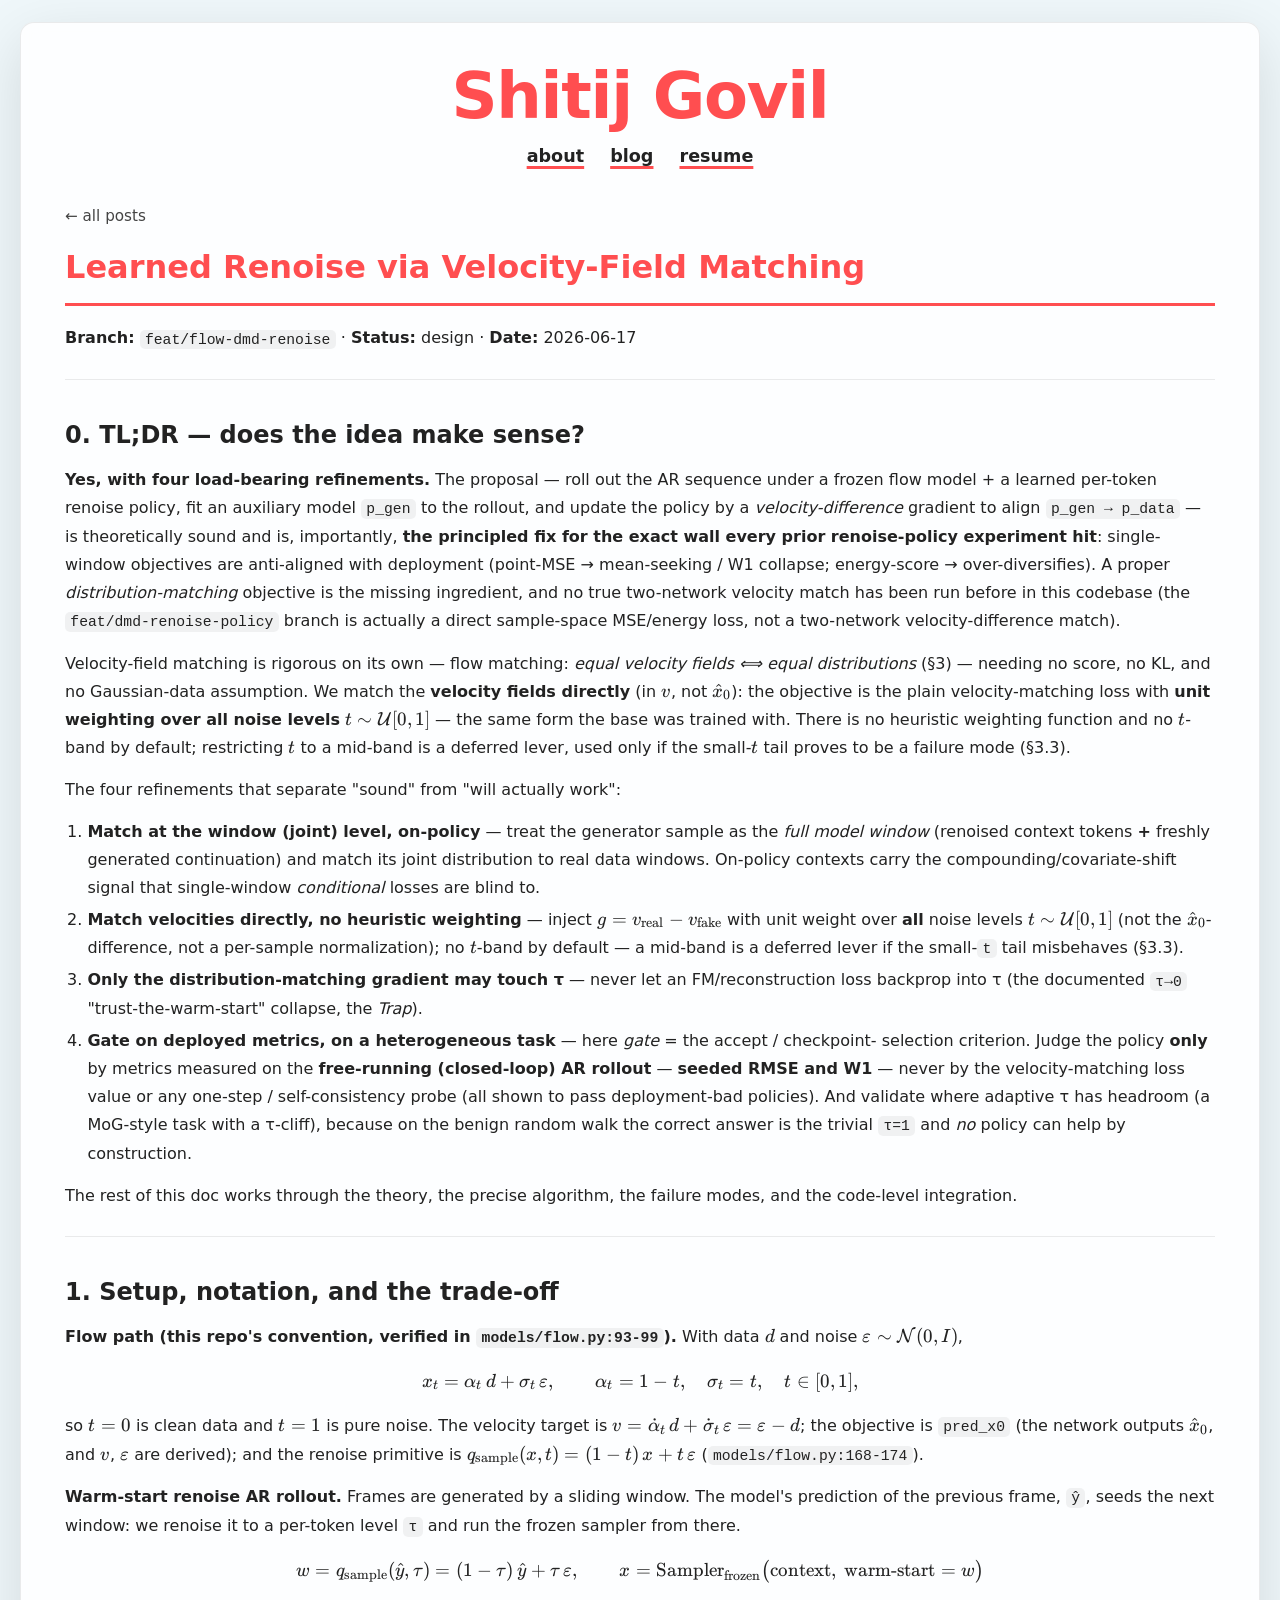
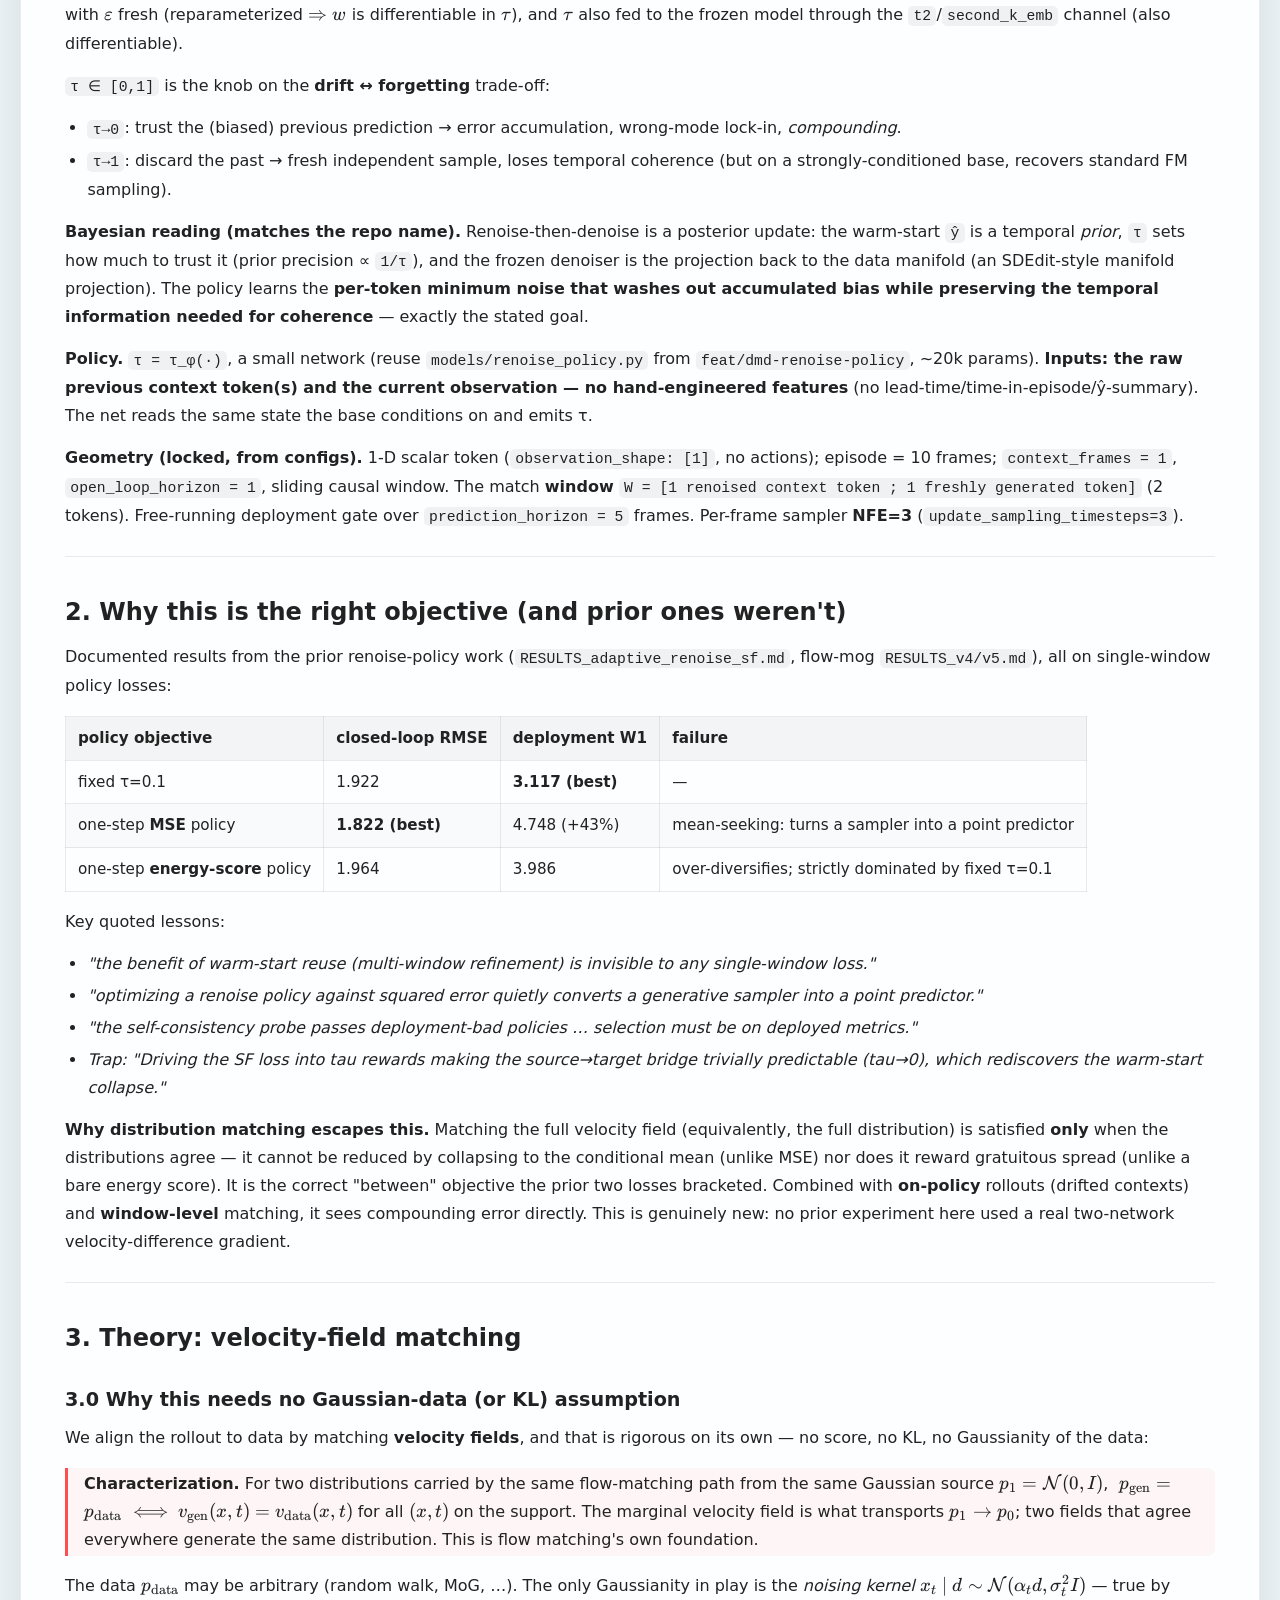
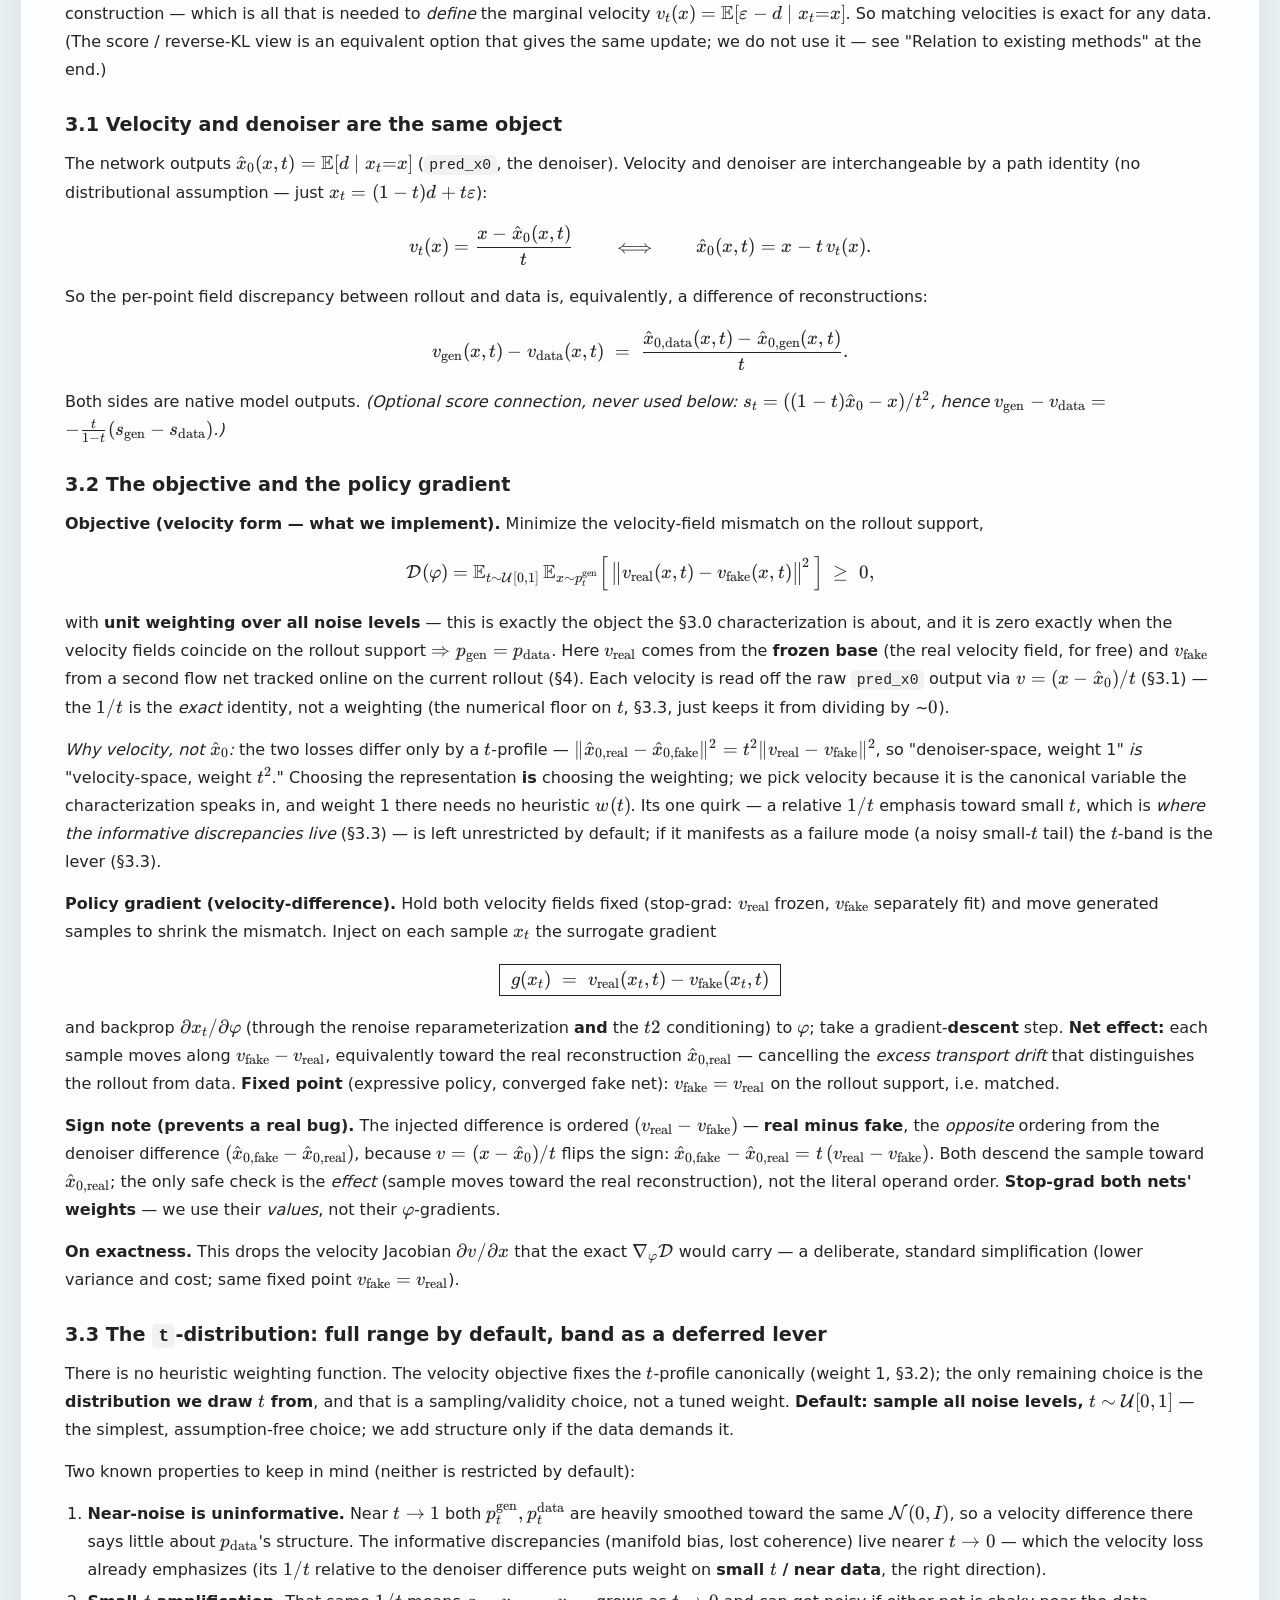
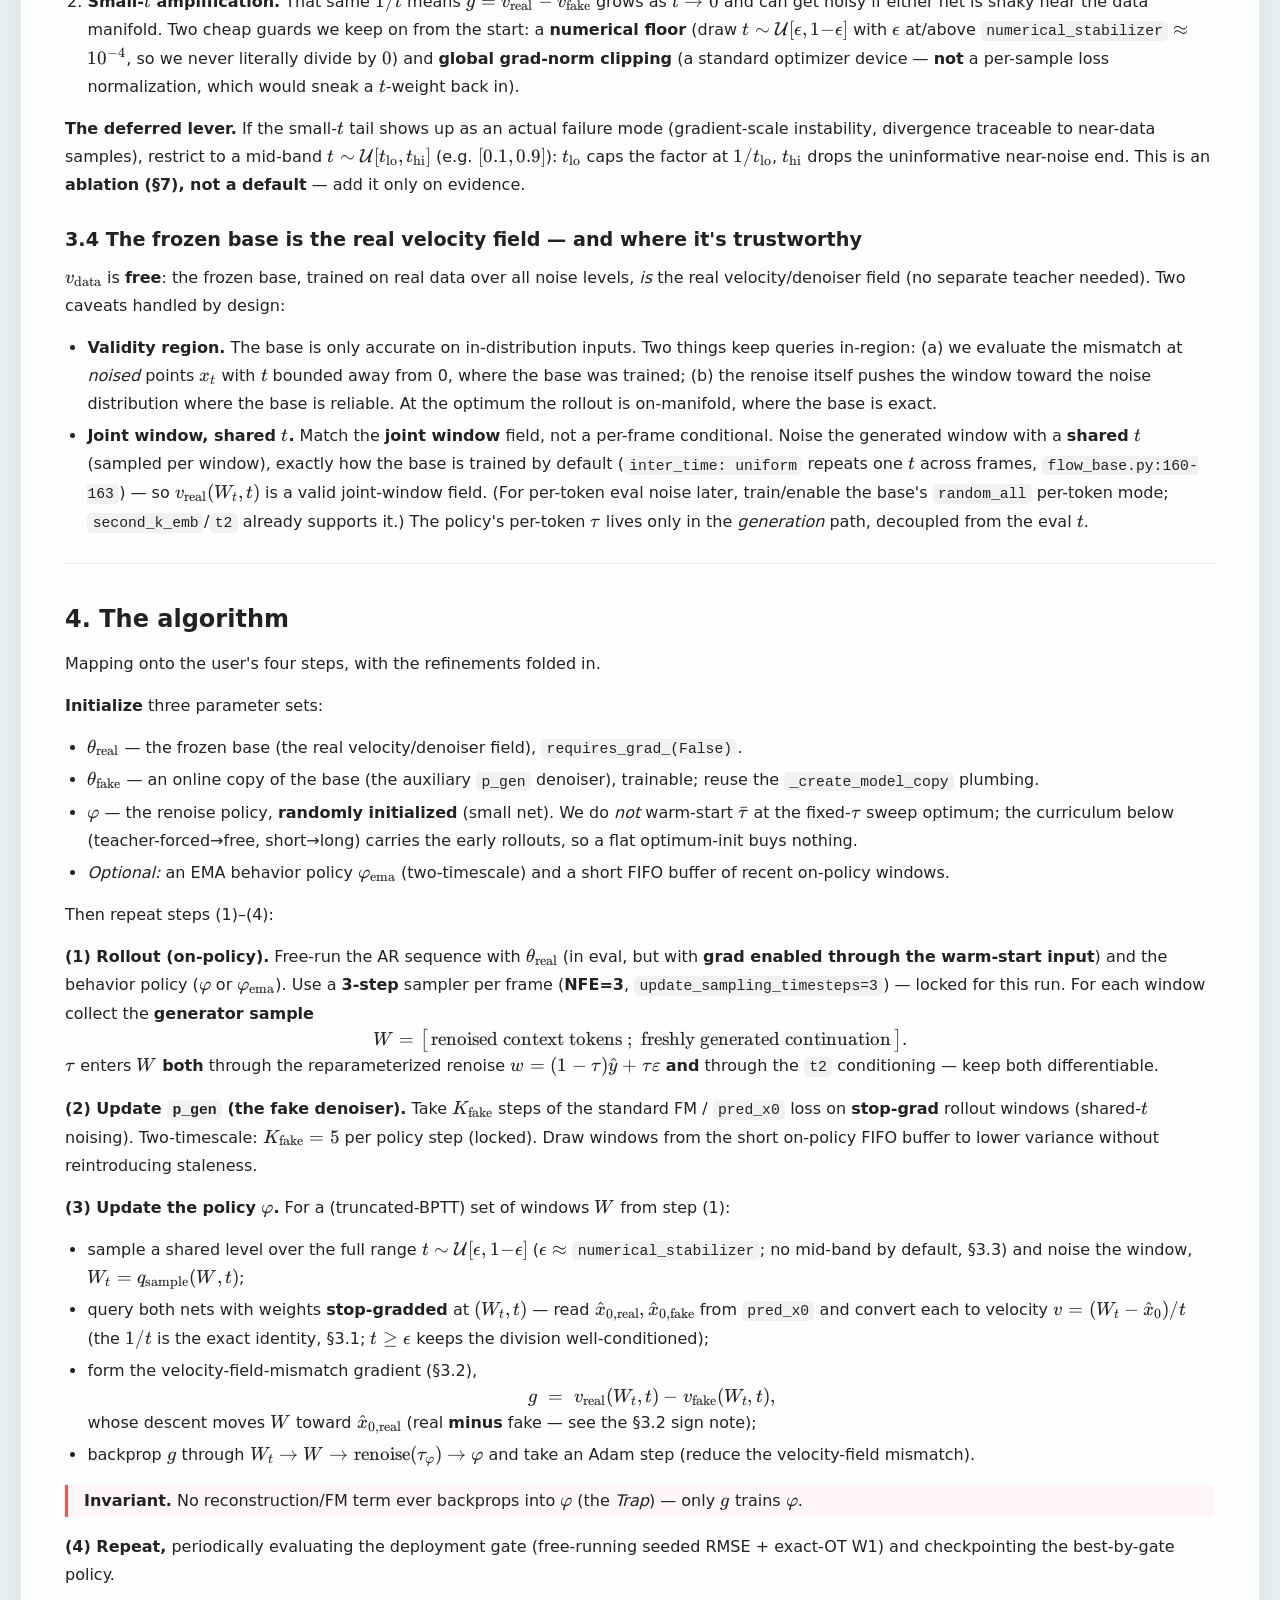
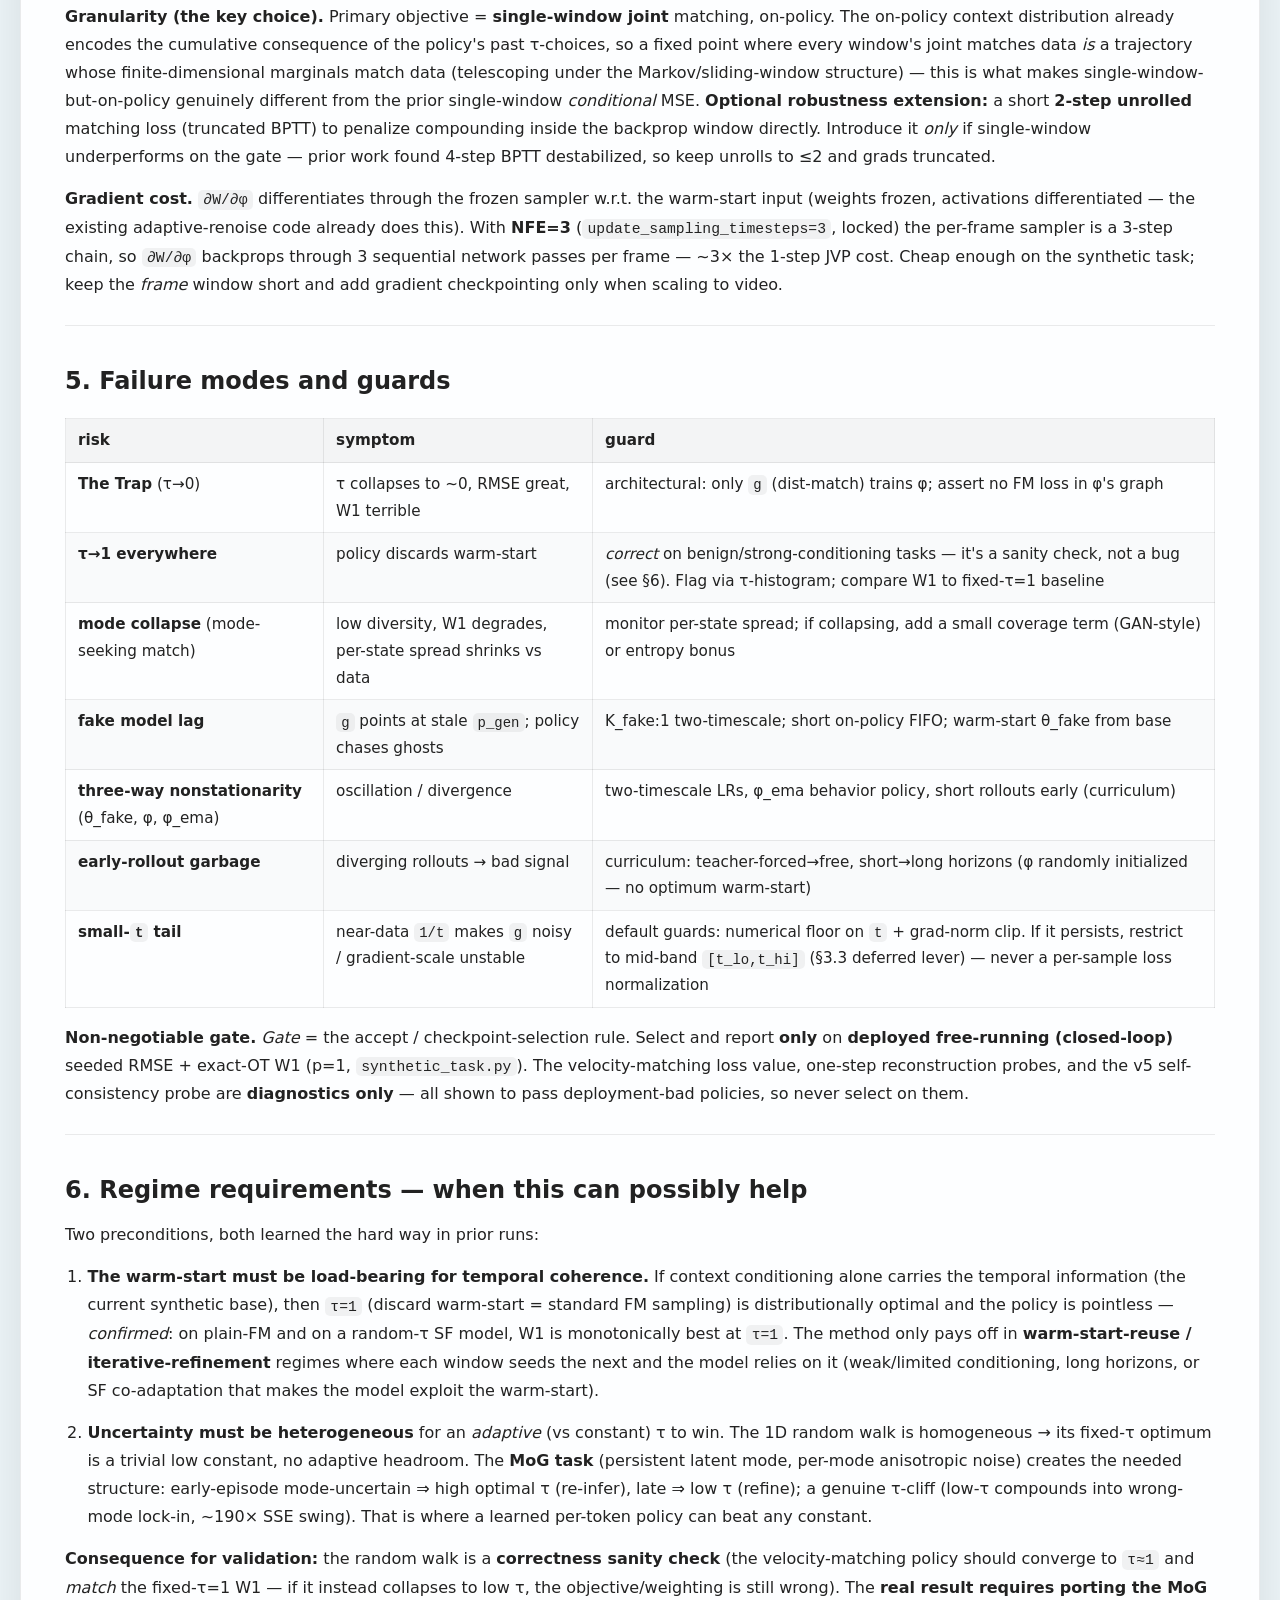
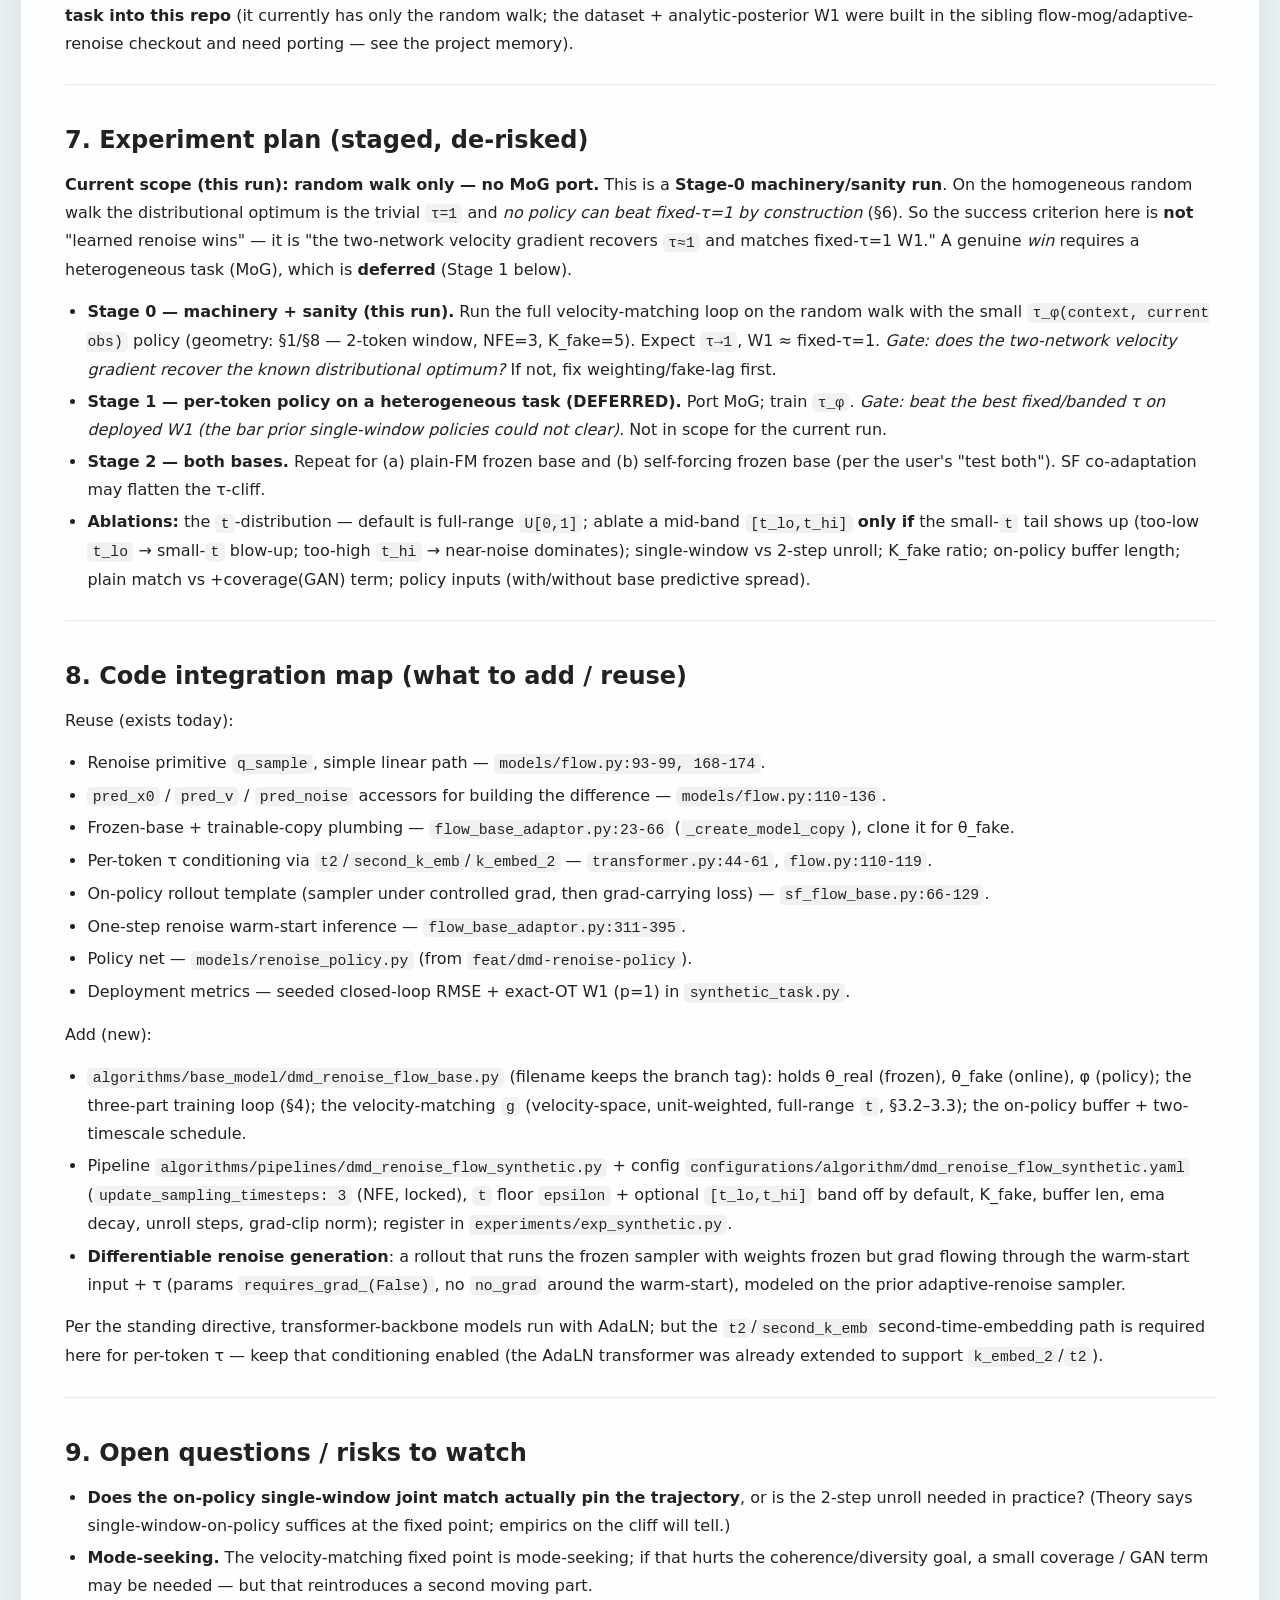
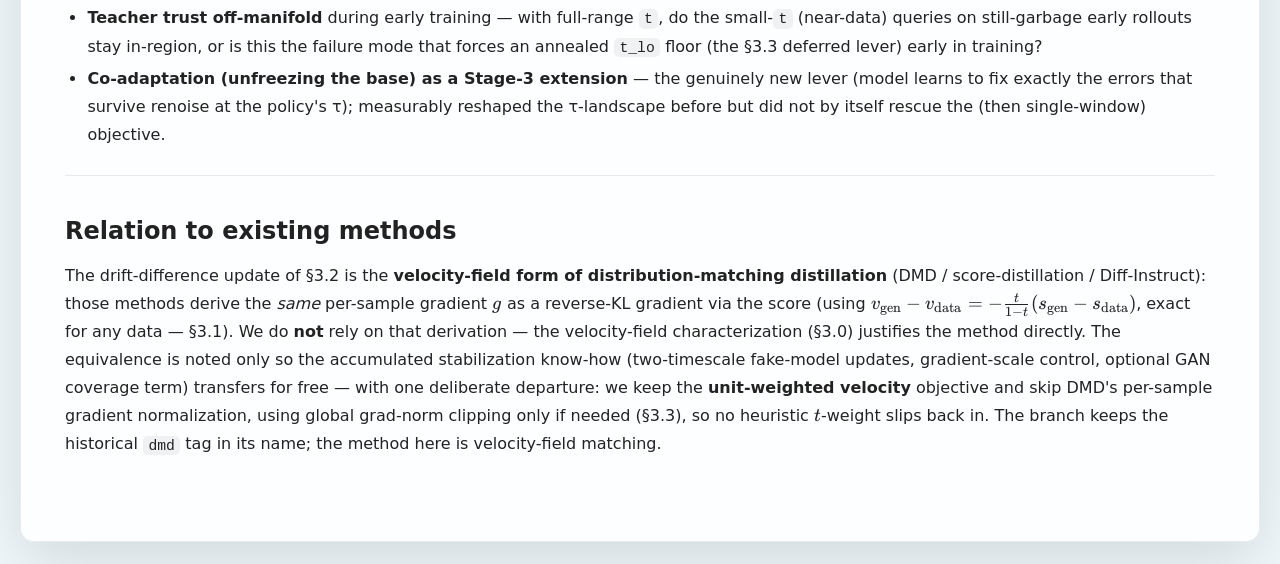
==== blog/dmd-renoise/index.html @ 009c1200 "sync: update DMD renoise design doc (2026-06-23 02:43:01)" ====
<!DOCTYPE HTML>
<html lang="en">
  <head>
    <meta http-equiv="Content-Type" content="text/html; charset=UTF-8">
    <title>Learned Renoise via Velocity-Field Matching | Shitij Govil</title>
    <meta name="author" content="Shitij Govil">
    <meta name="viewport" content="width=device-width, initial-scale=1">
    <link rel="shortcut icon" href="/images/favicon/favicon.ico" type="image/x-icon">
    <link rel="stylesheet" type="text/css" href="/stylesheet.css">
    <link rel="stylesheet" type="text/css" href="/assets/katex/katex.min.css">
    <style>
      .post { font-size: 16px; line-height: 1.75; }
      .post > h1:first-child { font-size: 2rem; font-weight: 800; color: var(--accent);
        border-bottom: 3px solid var(--accent); padding-bottom: 8px; margin: 0 0 18px; }
      .post h2 { font-size: 1.5rem; font-weight: 800; margin: 34px 0 10px;
        border-bottom: 0; color: var(--text); padding: 0; }
      .post h3 { font-size: 1.2rem; font-weight: 700; margin: 24px 0 8px; }
      .post h4 { font-size: 1.05rem; font-weight: 700; margin: 18px 0 6px; }
      .post p { margin: 0 0 14px; }
      .post hr { border: 0; border-top: 1px solid var(--panel-border); margin: 26px 0; }
      .post ul, .post ol { padding-left: 1.4em; margin: 0 0 14px; }
      .post li { margin: 4px 0; }
      .post code { background: rgba(0,0,0,0.05); padding: 0.12em 0.36em; border-radius: 5px; font-size: 0.92em; }
      .post pre { background: rgba(0,0,0,0.04); }
      .post pre code { background: none; padding: 0; }
      .post blockquote { margin: 16px 0; padding: 2px 16px; border-left: 3px solid var(--accent);
        background: rgba(255,78,80,0.05); border-radius: 0 8px 8px 0; color: var(--text); }
      .post blockquote p:last-child { margin-bottom: 0; }
      .post table { border-collapse: collapse; width: 100%; margin: 16px 0; font-size: 0.95em; display: block; overflow-x: auto; }
      .post th, .post td { border: 1px solid var(--panel-border); padding: 8px 12px; text-align: left; vertical-align: top; }
      .post th { background: rgba(0,0,0,0.04); font-weight: 700; }
      .post tr:nth-child(even) td { background: rgba(0,0,0,0.015); }
      .post .math-block { margin: 18px 0; overflow-x: auto; overflow-y: hidden; }
      .post .katex-display { margin: 0; }
      .post .math-error { color: var(--accent); }
      .post strong { font-weight: 700; }
      .post-back { display: inline-block; margin-bottom: 10px; color: var(--muted);
        font-size: 0.95em; text-decoration: none; }
      .post-meta { color: var(--muted); font-size: 0.95em; margin: 0 0 22px; }
    </style>
  </head>

  <body>
    <div id="overlay">
      <header>
        <h1>Shitij Govil</h1>
        <nav>
          <a href="/index.html#about" class="fancy-link">about</a>
          <a href="/blog.html" class="fancy-link">blog</a>
          <a href="/Shitij_Govil_resume.pdf" class="fancy-link">resume</a>
        </nav>
      </header>

      <main>
        <section id="blog">
          <a class="post-back" href="/blog.html">&larr; all posts</a>
          <article class="post">
<h1>Learned Renoise via Velocity-Field Matching</h1>
<p><strong>Branch:</strong> <code>feat/flow-dmd-renoise</code>  ·  <strong>Status:</strong> design  ·  <strong>Date:</strong> 2026-06-17</p>
<hr>
<h2>0. TL;DR — does the idea make sense?</h2>
<p><strong>Yes, with four load-bearing refinements.</strong> The proposal — roll out the AR sequence under a
frozen flow model + a learned per-token renoise policy, fit an auxiliary model <code>p_gen</code> to the
rollout, and update the policy by a <em>velocity-difference</em> gradient to align <code>p_gen → p_data</code> — is
theoretically sound and is, importantly, <strong>the principled fix for the exact wall every prior
renoise-policy experiment hit</strong>: single-window objectives are anti-aligned with deployment
(point-MSE → mean-seeking / W1 collapse; energy-score → over-diversifies). A proper
<em>distribution-matching</em> objective is the missing ingredient, and no true two-network velocity match
has been run before in this codebase (the <code>feat/dmd-renoise-policy</code> branch is actually a direct
sample-space MSE/energy loss, not a two-network velocity-difference match).</p>
<p>Velocity-field matching is rigorous on its own — flow matching: <em>equal velocity fields ⟺ equal
distributions</em> (§3) — needing no score, no KL, and no Gaussian-data assumption. We match the
<strong>velocity fields directly</strong> (in <span class="katex"><span class="katex-mathml"><math xmlns="http://www.w3.org/1998/Math/MathML"><semantics><mrow><mi>v</mi></mrow><annotation encoding="application/x-tex">v</annotation></semantics></math></span><span class="katex-html" aria-hidden="true"><span class="base"><span class="strut" style="height:0.4306em;"></span><span class="mord mathnormal" style="margin-right:0.0359em;">v</span></span></span></span>, not <span class="katex"><span class="katex-mathml"><math xmlns="http://www.w3.org/1998/Math/MathML"><semantics><mrow><msub><mover accent="true"><mi>x</mi><mo>^</mo></mover><mn>0</mn></msub></mrow><annotation encoding="application/x-tex">\hat x_0</annotation></semantics></math></span><span class="katex-html" aria-hidden="true"><span class="base"><span class="strut" style="height:0.8444em;vertical-align:-0.15em;"></span><span class="mord"><span class="mord accent"><span class="vlist-t"><span class="vlist-r"><span class="vlist" style="height:0.6944em;"><span style="top:-3em;"><span class="pstrut" style="height:3em;"></span><span class="mord mathnormal">x</span></span><span style="top:-3em;"><span class="pstrut" style="height:3em;"></span><span class="accent-body" style="left:-0.2222em;"><span class="mord">^</span></span></span></span></span></span></span><span class="msupsub"><span class="vlist-t vlist-t2"><span class="vlist-r"><span class="vlist" style="height:0.3011em;"><span style="top:-2.55em;margin-left:0em;margin-right:0.05em;"><span class="pstrut" style="height:2.7em;"></span><span class="sizing reset-size6 size3 mtight"><span class="mord mtight">0</span></span></span></span><span class="vlist-s">​</span></span><span class="vlist-r"><span class="vlist" style="height:0.15em;"><span></span></span></span></span></span></span></span></span></span>): the objective is the plain velocity-matching
loss with <strong>unit weighting over all noise levels</strong> <span class="katex"><span class="katex-mathml"><math xmlns="http://www.w3.org/1998/Math/MathML"><semantics><mrow><mi>t</mi><mo>∼</mo><mi mathvariant="script">U</mi><mo stretchy="false">[</mo><mn>0</mn><mo separator="true">,</mo><mn>1</mn><mo stretchy="false">]</mo></mrow><annotation encoding="application/x-tex">t\sim\mathcal{U}[0,1]</annotation></semantics></math></span><span class="katex-html" aria-hidden="true"><span class="base"><span class="strut" style="height:0.6151em;"></span><span class="mord mathnormal">t</span><span class="mspace" style="margin-right:0.2778em;"></span><span class="mrel">∼</span><span class="mspace" style="margin-right:0.2778em;"></span></span><span class="base"><span class="strut" style="height:1em;vertical-align:-0.25em;"></span><span class="mord mathcal" style="margin-right:0.0993em;">U</span><span class="mopen">[</span><span class="mord">0</span><span class="mpunct">,</span><span class="mspace" style="margin-right:0.1667em;"></span><span class="mord">1</span><span class="mclose">]</span></span></span></span> — the same form the base was
trained with. There is no heuristic weighting function and no <span class="katex"><span class="katex-mathml"><math xmlns="http://www.w3.org/1998/Math/MathML"><semantics><mrow><mi>t</mi></mrow><annotation encoding="application/x-tex">t</annotation></semantics></math></span><span class="katex-html" aria-hidden="true"><span class="base"><span class="strut" style="height:0.6151em;"></span><span class="mord mathnormal">t</span></span></span></span>-band by default; restricting <span class="katex"><span class="katex-mathml"><math xmlns="http://www.w3.org/1998/Math/MathML"><semantics><mrow><mi>t</mi></mrow><annotation encoding="application/x-tex">t</annotation></semantics></math></span><span class="katex-html" aria-hidden="true"><span class="base"><span class="strut" style="height:0.6151em;"></span><span class="mord mathnormal">t</span></span></span></span> to a
mid-band is a deferred lever, used only if the small-<span class="katex"><span class="katex-mathml"><math xmlns="http://www.w3.org/1998/Math/MathML"><semantics><mrow><mi>t</mi></mrow><annotation encoding="application/x-tex">t</annotation></semantics></math></span><span class="katex-html" aria-hidden="true"><span class="base"><span class="strut" style="height:0.6151em;"></span><span class="mord mathnormal">t</span></span></span></span> tail proves to be a failure mode (§3.3).</p>
<p>The four refinements that separate &quot;sound&quot; from &quot;will actually work&quot;:</p>
<ol>
<li><strong>Match at the window (joint) level, on-policy</strong> — treat the generator sample as the <em>full model
window</em> (renoised context tokens <strong>+</strong> freshly generated continuation) and match its joint
distribution to real data windows. On-policy contexts carry the compounding/covariate-shift
signal that single-window <em>conditional</em> losses are blind to.</li>
<li><strong>Match velocities directly, no heuristic weighting</strong> — inject <span class="katex"><span class="katex-mathml"><math xmlns="http://www.w3.org/1998/Math/MathML"><semantics><mrow><mi>g</mi><mo>=</mo><msub><mi>v</mi><mtext>real</mtext></msub><mo>−</mo><msub><mi>v</mi><mtext>fake</mtext></msub></mrow><annotation encoding="application/x-tex">g = v_{\text{real}}-v_{\text{fake}}</annotation></semantics></math></span><span class="katex-html" aria-hidden="true"><span class="base"><span class="strut" style="height:0.625em;vertical-align:-0.1944em;"></span><span class="mord mathnormal" style="margin-right:0.0359em;">g</span><span class="mspace" style="margin-right:0.2778em;"></span><span class="mrel">=</span><span class="mspace" style="margin-right:0.2778em;"></span></span><span class="base"><span class="strut" style="height:0.7333em;vertical-align:-0.15em;"></span><span class="mord"><span class="mord mathnormal" style="margin-right:0.0359em;">v</span><span class="msupsub"><span class="vlist-t vlist-t2"><span class="vlist-r"><span class="vlist" style="height:0.3361em;"><span style="top:-2.55em;margin-left:-0.0359em;margin-right:0.05em;"><span class="pstrut" style="height:2.7em;"></span><span class="sizing reset-size6 size3 mtight"><span class="mord mtight"><span class="mord text mtight"><span class="mord mtight">real</span></span></span></span></span></span><span class="vlist-s">​</span></span><span class="vlist-r"><span class="vlist" style="height:0.15em;"><span></span></span></span></span></span></span><span class="mspace" style="margin-right:0.2222em;"></span><span class="mbin">−</span><span class="mspace" style="margin-right:0.2222em;"></span></span><span class="base"><span class="strut" style="height:0.5806em;vertical-align:-0.15em;"></span><span class="mord"><span class="mord mathnormal" style="margin-right:0.0359em;">v</span><span class="msupsub"><span class="vlist-t vlist-t2"><span class="vlist-r"><span class="vlist" style="height:0.3361em;"><span style="top:-2.55em;margin-left:-0.0359em;margin-right:0.05em;"><span class="pstrut" style="height:2.7em;"></span><span class="sizing reset-size6 size3 mtight"><span class="mord mtight"><span class="mord text mtight"><span class="mord mtight">fake</span></span></span></span></span></span><span class="vlist-s">​</span></span><span class="vlist-r"><span class="vlist" style="height:0.15em;"><span></span></span></span></span></span></span></span></span></span>
with unit weight over <strong>all</strong> noise levels <span class="katex"><span class="katex-mathml"><math xmlns="http://www.w3.org/1998/Math/MathML"><semantics><mrow><mi>t</mi><mo>∼</mo><mi mathvariant="script">U</mi><mo stretchy="false">[</mo><mn>0</mn><mo separator="true">,</mo><mn>1</mn><mo stretchy="false">]</mo></mrow><annotation encoding="application/x-tex">t\sim\mathcal{U}[0,1]</annotation></semantics></math></span><span class="katex-html" aria-hidden="true"><span class="base"><span class="strut" style="height:0.6151em;"></span><span class="mord mathnormal">t</span><span class="mspace" style="margin-right:0.2778em;"></span><span class="mrel">∼</span><span class="mspace" style="margin-right:0.2778em;"></span></span><span class="base"><span class="strut" style="height:1em;vertical-align:-0.25em;"></span><span class="mord mathcal" style="margin-right:0.0993em;">U</span><span class="mopen">[</span><span class="mord">0</span><span class="mpunct">,</span><span class="mspace" style="margin-right:0.1667em;"></span><span class="mord">1</span><span class="mclose">]</span></span></span></span> (not the <span class="katex"><span class="katex-mathml"><math xmlns="http://www.w3.org/1998/Math/MathML"><semantics><mrow><msub><mover accent="true"><mi>x</mi><mo>^</mo></mover><mn>0</mn></msub></mrow><annotation encoding="application/x-tex">\hat x_0</annotation></semantics></math></span><span class="katex-html" aria-hidden="true"><span class="base"><span class="strut" style="height:0.8444em;vertical-align:-0.15em;"></span><span class="mord"><span class="mord accent"><span class="vlist-t"><span class="vlist-r"><span class="vlist" style="height:0.6944em;"><span style="top:-3em;"><span class="pstrut" style="height:3em;"></span><span class="mord mathnormal">x</span></span><span style="top:-3em;"><span class="pstrut" style="height:3em;"></span><span class="accent-body" style="left:-0.2222em;"><span class="mord">^</span></span></span></span></span></span></span><span class="msupsub"><span class="vlist-t vlist-t2"><span class="vlist-r"><span class="vlist" style="height:0.3011em;"><span style="top:-2.55em;margin-left:0em;margin-right:0.05em;"><span class="pstrut" style="height:2.7em;"></span><span class="sizing reset-size6 size3 mtight"><span class="mord mtight">0</span></span></span></span><span class="vlist-s">​</span></span><span class="vlist-r"><span class="vlist" style="height:0.15em;"><span></span></span></span></span></span></span></span></span></span>-difference, not
a per-sample normalization); no <span class="katex"><span class="katex-mathml"><math xmlns="http://www.w3.org/1998/Math/MathML"><semantics><mrow><mi>t</mi></mrow><annotation encoding="application/x-tex">t</annotation></semantics></math></span><span class="katex-html" aria-hidden="true"><span class="base"><span class="strut" style="height:0.6151em;"></span><span class="mord mathnormal">t</span></span></span></span>-band by default — a mid-band is a deferred lever if the small-<code>t</code>
tail misbehaves (§3.3).</li>
<li><strong>Only the distribution-matching gradient may touch τ</strong> — never let an FM/reconstruction loss
backprop into τ (the documented <code>τ→0</code> &quot;trust-the-warm-start&quot; collapse, the <em>Trap</em>).</li>
<li><strong>Gate on deployed metrics, on a heterogeneous task</strong> — here <em>gate</em> = the accept / checkpoint-
selection criterion. Judge the policy <strong>only</strong> by metrics measured on the <strong>free-running
(closed-loop) AR rollout</strong> — <strong>seeded RMSE and W1</strong> — never by the velocity-matching loss value or
any one-step / self-consistency probe (all shown to pass deployment-bad policies). And validate where
adaptive τ has headroom (a MoG-style task with a τ-cliff), because on the benign random walk the
correct answer is the trivial <code>τ=1</code> and <em>no</em> policy can help by construction.</li>
</ol>
<p>The rest of this doc works through the theory, the precise algorithm, the failure modes, and the
code-level integration.</p>
<hr>
<h2>1. Setup, notation, and the trade-off</h2>
<p><strong>Flow path (this repo&#39;s convention, verified in <code>models/flow.py:93-99</code>).</strong> With data <span class="katex"><span class="katex-mathml"><math xmlns="http://www.w3.org/1998/Math/MathML"><semantics><mrow><mi>d</mi></mrow><annotation encoding="application/x-tex">d</annotation></semantics></math></span><span class="katex-html" aria-hidden="true"><span class="base"><span class="strut" style="height:0.6944em;"></span><span class="mord mathnormal">d</span></span></span></span> and noise <span class="katex"><span class="katex-mathml"><math xmlns="http://www.w3.org/1998/Math/MathML"><semantics><mrow><mi>ε</mi><mo>∼</mo><mi mathvariant="script">N</mi><mo stretchy="false">(</mo><mn>0</mn><mo separator="true">,</mo><mi>I</mi><mo stretchy="false">)</mo></mrow><annotation encoding="application/x-tex">\varepsilon \sim \mathcal{N}(0,I)</annotation></semantics></math></span><span class="katex-html" aria-hidden="true"><span class="base"><span class="strut" style="height:0.4306em;"></span><span class="mord mathnormal">ε</span><span class="mspace" style="margin-right:0.2778em;"></span><span class="mrel">∼</span><span class="mspace" style="margin-right:0.2778em;"></span></span><span class="base"><span class="strut" style="height:1em;vertical-align:-0.25em;"></span><span class="mord mathcal" style="margin-right:0.1474em;">N</span><span class="mopen">(</span><span class="mord">0</span><span class="mpunct">,</span><span class="mspace" style="margin-right:0.1667em;"></span><span class="mord mathnormal" style="margin-right:0.0785em;">I</span><span class="mclose">)</span></span></span></span>,</p>
<div class="math-block"><span class="katex-display"><span class="katex"><span class="katex-mathml"><math xmlns="http://www.w3.org/1998/Math/MathML" display="block"><semantics><mrow><msub><mi>x</mi><mi>t</mi></msub><mo>=</mo><msub><mi>α</mi><mi>t</mi></msub><mtext> </mtext><mi>d</mi><mo>+</mo><msub><mi>σ</mi><mi>t</mi></msub><mtext> </mtext><mi>ε</mi><mo separator="true">,</mo><mspace width="2em"/><msub><mi>α</mi><mi>t</mi></msub><mo>=</mo><mn>1</mn><mo>−</mo><mi>t</mi><mo separator="true">,</mo><mspace width="1em"/><msub><mi>σ</mi><mi>t</mi></msub><mo>=</mo><mi>t</mi><mo separator="true">,</mo><mspace width="1em"/><mi>t</mi><mo>∈</mo><mo stretchy="false">[</mo><mn>0</mn><mo separator="true">,</mo><mn>1</mn><mo stretchy="false">]</mo><mo separator="true">,</mo></mrow><annotation encoding="application/x-tex">x_t = \alpha_t\, d + \sigma_t\, \varepsilon, \qquad \alpha_t = 1-t,\quad \sigma_t = t,\quad t \in [0,1],</annotation></semantics></math></span><span class="katex-html" aria-hidden="true"><span class="base"><span class="strut" style="height:0.5806em;vertical-align:-0.15em;"></span><span class="mord"><span class="mord mathnormal">x</span><span class="msupsub"><span class="vlist-t vlist-t2"><span class="vlist-r"><span class="vlist" style="height:0.2806em;"><span style="top:-2.55em;margin-left:0em;margin-right:0.05em;"><span class="pstrut" style="height:2.7em;"></span><span class="sizing reset-size6 size3 mtight"><span class="mord mathnormal mtight">t</span></span></span></span><span class="vlist-s">​</span></span><span class="vlist-r"><span class="vlist" style="height:0.15em;"><span></span></span></span></span></span></span><span class="mspace" style="margin-right:0.2778em;"></span><span class="mrel">=</span><span class="mspace" style="margin-right:0.2778em;"></span></span><span class="base"><span class="strut" style="height:0.8444em;vertical-align:-0.15em;"></span><span class="mord"><span class="mord mathnormal" style="margin-right:0.0037em;">α</span><span class="msupsub"><span class="vlist-t vlist-t2"><span class="vlist-r"><span class="vlist" style="height:0.2806em;"><span style="top:-2.55em;margin-left:-0.0037em;margin-right:0.05em;"><span class="pstrut" style="height:2.7em;"></span><span class="sizing reset-size6 size3 mtight"><span class="mord mathnormal mtight">t</span></span></span></span><span class="vlist-s">​</span></span><span class="vlist-r"><span class="vlist" style="height:0.15em;"><span></span></span></span></span></span></span><span class="mspace" style="margin-right:0.1667em;"></span><span class="mord mathnormal">d</span><span class="mspace" style="margin-right:0.2222em;"></span><span class="mbin">+</span><span class="mspace" style="margin-right:0.2222em;"></span></span><span class="base"><span class="strut" style="height:0.625em;vertical-align:-0.1944em;"></span><span class="mord"><span class="mord mathnormal" style="margin-right:0.0359em;">σ</span><span class="msupsub"><span class="vlist-t vlist-t2"><span class="vlist-r"><span class="vlist" style="height:0.2806em;"><span style="top:-2.55em;margin-left:-0.0359em;margin-right:0.05em;"><span class="pstrut" style="height:2.7em;"></span><span class="sizing reset-size6 size3 mtight"><span class="mord mathnormal mtight">t</span></span></span></span><span class="vlist-s">​</span></span><span class="vlist-r"><span class="vlist" style="height:0.15em;"><span></span></span></span></span></span></span><span class="mspace" style="margin-right:0.1667em;"></span><span class="mord mathnormal">ε</span><span class="mpunct">,</span><span class="mspace" style="margin-right:2em;"></span><span class="mspace" style="margin-right:0.1667em;"></span><span class="mord"><span class="mord mathnormal" style="margin-right:0.0037em;">α</span><span class="msupsub"><span class="vlist-t vlist-t2"><span class="vlist-r"><span class="vlist" style="height:0.2806em;"><span style="top:-2.55em;margin-left:-0.0037em;margin-right:0.05em;"><span class="pstrut" style="height:2.7em;"></span><span class="sizing reset-size6 size3 mtight"><span class="mord mathnormal mtight">t</span></span></span></span><span class="vlist-s">​</span></span><span class="vlist-r"><span class="vlist" style="height:0.15em;"><span></span></span></span></span></span></span><span class="mspace" style="margin-right:0.2778em;"></span><span class="mrel">=</span><span class="mspace" style="margin-right:0.2778em;"></span></span><span class="base"><span class="strut" style="height:0.7278em;vertical-align:-0.0833em;"></span><span class="mord">1</span><span class="mspace" style="margin-right:0.2222em;"></span><span class="mbin">−</span><span class="mspace" style="margin-right:0.2222em;"></span></span><span class="base"><span class="strut" style="height:0.8095em;vertical-align:-0.1944em;"></span><span class="mord mathnormal">t</span><span class="mpunct">,</span><span class="mspace" style="margin-right:1em;"></span><span class="mspace" style="margin-right:0.1667em;"></span><span class="mord"><span class="mord mathnormal" style="margin-right:0.0359em;">σ</span><span class="msupsub"><span class="vlist-t vlist-t2"><span class="vlist-r"><span class="vlist" style="height:0.2806em;"><span style="top:-2.55em;margin-left:-0.0359em;margin-right:0.05em;"><span class="pstrut" style="height:2.7em;"></span><span class="sizing reset-size6 size3 mtight"><span class="mord mathnormal mtight">t</span></span></span></span><span class="vlist-s">​</span></span><span class="vlist-r"><span class="vlist" style="height:0.15em;"><span></span></span></span></span></span></span><span class="mspace" style="margin-right:0.2778em;"></span><span class="mrel">=</span><span class="mspace" style="margin-right:0.2778em;"></span></span><span class="base"><span class="strut" style="height:0.8095em;vertical-align:-0.1944em;"></span><span class="mord mathnormal">t</span><span class="mpunct">,</span><span class="mspace" style="margin-right:1em;"></span><span class="mspace" style="margin-right:0.1667em;"></span><span class="mord mathnormal">t</span><span class="mspace" style="margin-right:0.2778em;"></span><span class="mrel">∈</span><span class="mspace" style="margin-right:0.2778em;"></span></span><span class="base"><span class="strut" style="height:1em;vertical-align:-0.25em;"></span><span class="mopen">[</span><span class="mord">0</span><span class="mpunct">,</span><span class="mspace" style="margin-right:0.1667em;"></span><span class="mord">1</span><span class="mclose">]</span><span class="mpunct">,</span></span></span></span></span></div>
<p>so <span class="katex"><span class="katex-mathml"><math xmlns="http://www.w3.org/1998/Math/MathML"><semantics><mrow><mi>t</mi><mo>=</mo><mn>0</mn></mrow><annotation encoding="application/x-tex">t=0</annotation></semantics></math></span><span class="katex-html" aria-hidden="true"><span class="base"><span class="strut" style="height:0.6151em;"></span><span class="mord mathnormal">t</span><span class="mspace" style="margin-right:0.2778em;"></span><span class="mrel">=</span><span class="mspace" style="margin-right:0.2778em;"></span></span><span class="base"><span class="strut" style="height:0.6444em;"></span><span class="mord">0</span></span></span></span> is clean data and <span class="katex"><span class="katex-mathml"><math xmlns="http://www.w3.org/1998/Math/MathML"><semantics><mrow><mi>t</mi><mo>=</mo><mn>1</mn></mrow><annotation encoding="application/x-tex">t=1</annotation></semantics></math></span><span class="katex-html" aria-hidden="true"><span class="base"><span class="strut" style="height:0.6151em;"></span><span class="mord mathnormal">t</span><span class="mspace" style="margin-right:0.2778em;"></span><span class="mrel">=</span><span class="mspace" style="margin-right:0.2778em;"></span></span><span class="base"><span class="strut" style="height:0.6444em;"></span><span class="mord">1</span></span></span></span> is pure noise. The velocity target is <span class="katex"><span class="katex-mathml"><math xmlns="http://www.w3.org/1998/Math/MathML"><semantics><mrow><mi>v</mi><mo>=</mo><msub><mover accent="true"><mi>α</mi><mo>˙</mo></mover><mi>t</mi></msub><mtext> </mtext><mi>d</mi><mo>+</mo><msub><mover accent="true"><mi>σ</mi><mo>˙</mo></mover><mi>t</mi></msub><mtext> </mtext><mi>ε</mi><mo>=</mo><mi>ε</mi><mo>−</mo><mi>d</mi></mrow><annotation encoding="application/x-tex">v = \dot\alpha_t\, d + \dot\sigma_t\, \varepsilon = \varepsilon - d</annotation></semantics></math></span><span class="katex-html" aria-hidden="true"><span class="base"><span class="strut" style="height:0.4306em;"></span><span class="mord mathnormal" style="margin-right:0.0359em;">v</span><span class="mspace" style="margin-right:0.2778em;"></span><span class="mrel">=</span><span class="mspace" style="margin-right:0.2778em;"></span></span><span class="base"><span class="strut" style="height:0.8444em;vertical-align:-0.15em;"></span><span class="mord"><span class="mord accent"><span class="vlist-t"><span class="vlist-r"><span class="vlist" style="height:0.6679em;"><span style="top:-3em;"><span class="pstrut" style="height:3em;"></span><span class="mord mathnormal" style="margin-right:0.0037em;">α</span></span><span style="top:-3em;"><span class="pstrut" style="height:3em;"></span><span class="accent-body" style="left:-0.1111em;"><span class="mord">˙</span></span></span></span></span></span></span><span class="msupsub"><span class="vlist-t vlist-t2"><span class="vlist-r"><span class="vlist" style="height:0.2806em;"><span style="top:-2.55em;margin-left:-0.0037em;margin-right:0.05em;"><span class="pstrut" style="height:2.7em;"></span><span class="sizing reset-size6 size3 mtight"><span class="mord mathnormal mtight">t</span></span></span></span><span class="vlist-s">​</span></span><span class="vlist-r"><span class="vlist" style="height:0.15em;"><span></span></span></span></span></span></span><span class="mspace" style="margin-right:0.1667em;"></span><span class="mord mathnormal">d</span><span class="mspace" style="margin-right:0.2222em;"></span><span class="mbin">+</span><span class="mspace" style="margin-right:0.2222em;"></span></span><span class="base"><span class="strut" style="height:0.8179em;vertical-align:-0.15em;"></span><span class="mord"><span class="mord accent"><span class="vlist-t"><span class="vlist-r"><span class="vlist" style="height:0.6679em;"><span style="top:-3em;"><span class="pstrut" style="height:3em;"></span><span class="mord mathnormal" style="margin-right:0.0359em;">σ</span></span><span style="top:-3em;"><span class="pstrut" style="height:3em;"></span><span class="accent-body" style="left:-0.1389em;"><span class="mord">˙</span></span></span></span></span></span></span><span class="msupsub"><span class="vlist-t vlist-t2"><span class="vlist-r"><span class="vlist" style="height:0.2806em;"><span style="top:-2.55em;margin-left:-0.0359em;margin-right:0.05em;"><span class="pstrut" style="height:2.7em;"></span><span class="sizing reset-size6 size3 mtight"><span class="mord mathnormal mtight">t</span></span></span></span><span class="vlist-s">​</span></span><span class="vlist-r"><span class="vlist" style="height:0.15em;"><span></span></span></span></span></span></span><span class="mspace" style="margin-right:0.1667em;"></span><span class="mord mathnormal">ε</span><span class="mspace" style="margin-right:0.2778em;"></span><span class="mrel">=</span><span class="mspace" style="margin-right:0.2778em;"></span></span><span class="base"><span class="strut" style="height:0.6667em;vertical-align:-0.0833em;"></span><span class="mord mathnormal">ε</span><span class="mspace" style="margin-right:0.2222em;"></span><span class="mbin">−</span><span class="mspace" style="margin-right:0.2222em;"></span></span><span class="base"><span class="strut" style="height:0.6944em;"></span><span class="mord mathnormal">d</span></span></span></span>; the objective is <code>pred_x0</code> (the network outputs <span class="katex"><span class="katex-mathml"><math xmlns="http://www.w3.org/1998/Math/MathML"><semantics><mrow><msub><mover accent="true"><mi>x</mi><mo>^</mo></mover><mn>0</mn></msub></mrow><annotation encoding="application/x-tex">\hat x_0</annotation></semantics></math></span><span class="katex-html" aria-hidden="true"><span class="base"><span class="strut" style="height:0.8444em;vertical-align:-0.15em;"></span><span class="mord"><span class="mord accent"><span class="vlist-t"><span class="vlist-r"><span class="vlist" style="height:0.6944em;"><span style="top:-3em;"><span class="pstrut" style="height:3em;"></span><span class="mord mathnormal">x</span></span><span style="top:-3em;"><span class="pstrut" style="height:3em;"></span><span class="accent-body" style="left:-0.2222em;"><span class="mord">^</span></span></span></span></span></span></span><span class="msupsub"><span class="vlist-t vlist-t2"><span class="vlist-r"><span class="vlist" style="height:0.3011em;"><span style="top:-2.55em;margin-left:0em;margin-right:0.05em;"><span class="pstrut" style="height:2.7em;"></span><span class="sizing reset-size6 size3 mtight"><span class="mord mtight">0</span></span></span></span><span class="vlist-s">​</span></span><span class="vlist-r"><span class="vlist" style="height:0.15em;"><span></span></span></span></span></span></span></span></span></span>, and <span class="katex"><span class="katex-mathml"><math xmlns="http://www.w3.org/1998/Math/MathML"><semantics><mrow><mi>v</mi></mrow><annotation encoding="application/x-tex">v</annotation></semantics></math></span><span class="katex-html" aria-hidden="true"><span class="base"><span class="strut" style="height:0.4306em;"></span><span class="mord mathnormal" style="margin-right:0.0359em;">v</span></span></span></span>, <span class="katex"><span class="katex-mathml"><math xmlns="http://www.w3.org/1998/Math/MathML"><semantics><mrow><mi>ε</mi></mrow><annotation encoding="application/x-tex">\varepsilon</annotation></semantics></math></span><span class="katex-html" aria-hidden="true"><span class="base"><span class="strut" style="height:0.4306em;"></span><span class="mord mathnormal">ε</span></span></span></span> are derived); and the renoise primitive is <span class="katex"><span class="katex-mathml"><math xmlns="http://www.w3.org/1998/Math/MathML"><semantics><mrow><msub><mi>q</mi><mtext>sample</mtext></msub><mo stretchy="false">(</mo><mi>x</mi><mo separator="true">,</mo><mi>t</mi><mo stretchy="false">)</mo><mo>=</mo><mo stretchy="false">(</mo><mn>1</mn><mo>−</mo><mi>t</mi><mo stretchy="false">)</mo><mtext> </mtext><mi>x</mi><mo>+</mo><mi>t</mi><mtext> </mtext><mi>ε</mi></mrow><annotation encoding="application/x-tex">q_{\text{sample}}(x, t) = (1-t)\,x + t\,\varepsilon</annotation></semantics></math></span><span class="katex-html" aria-hidden="true"><span class="base"><span class="strut" style="height:1.0361em;vertical-align:-0.2861em;"></span><span class="mord"><span class="mord mathnormal" style="margin-right:0.0359em;">q</span><span class="msupsub"><span class="vlist-t vlist-t2"><span class="vlist-r"><span class="vlist" style="height:0.3361em;"><span style="top:-2.55em;margin-left:-0.0359em;margin-right:0.05em;"><span class="pstrut" style="height:2.7em;"></span><span class="sizing reset-size6 size3 mtight"><span class="mord mtight"><span class="mord text mtight"><span class="mord mtight">sample</span></span></span></span></span></span><span class="vlist-s">​</span></span><span class="vlist-r"><span class="vlist" style="height:0.2861em;"><span></span></span></span></span></span></span><span class="mopen">(</span><span class="mord mathnormal">x</span><span class="mpunct">,</span><span class="mspace" style="margin-right:0.1667em;"></span><span class="mord mathnormal">t</span><span class="mclose">)</span><span class="mspace" style="margin-right:0.2778em;"></span><span class="mrel">=</span><span class="mspace" style="margin-right:0.2778em;"></span></span><span class="base"><span class="strut" style="height:1em;vertical-align:-0.25em;"></span><span class="mopen">(</span><span class="mord">1</span><span class="mspace" style="margin-right:0.2222em;"></span><span class="mbin">−</span><span class="mspace" style="margin-right:0.2222em;"></span></span><span class="base"><span class="strut" style="height:1em;vertical-align:-0.25em;"></span><span class="mord mathnormal">t</span><span class="mclose">)</span><span class="mspace" style="margin-right:0.1667em;"></span><span class="mord mathnormal">x</span><span class="mspace" style="margin-right:0.2222em;"></span><span class="mbin">+</span><span class="mspace" style="margin-right:0.2222em;"></span></span><span class="base"><span class="strut" style="height:0.6151em;"></span><span class="mord mathnormal">t</span><span class="mspace" style="margin-right:0.1667em;"></span><span class="mord mathnormal">ε</span></span></span></span> (<code>models/flow.py:168-174</code>).</p>
<p><strong>Warm-start renoise AR rollout.</strong> Frames are generated by a sliding window. The model&#39;s prediction
of the previous frame, <code>ŷ</code>, seeds the next window: we renoise it to a per-token level <code>τ</code> and run
the frozen sampler from there.</p>
<div class="math-block"><span class="katex-display"><span class="katex"><span class="katex-mathml"><math xmlns="http://www.w3.org/1998/Math/MathML" display="block"><semantics><mrow><mi>w</mi><mo>=</mo><msub><mi>q</mi><mtext>sample</mtext></msub><mo stretchy="false">(</mo><mover accent="true"><mi>y</mi><mo>^</mo></mover><mo separator="true">,</mo><mi>τ</mi><mo stretchy="false">)</mo><mo>=</mo><mo stretchy="false">(</mo><mn>1</mn><mo>−</mo><mi>τ</mi><mo stretchy="false">)</mo><mtext> </mtext><mover accent="true"><mi>y</mi><mo>^</mo></mover><mo>+</mo><mi>τ</mi><mtext> </mtext><mi>ε</mi><mo separator="true">,</mo><mspace width="2em"/><mi>x</mi><mo>=</mo><msub><mtext>Sampler</mtext><mtext>frozen</mtext></msub><mo fence="false" stretchy="true" minsize="1.2em" maxsize="1.2em">(</mo><mtext>context</mtext><mo separator="true">,</mo><mtext> warm-start</mtext><mo>=</mo><mi>w</mi><mo fence="false" stretchy="true" minsize="1.2em" maxsize="1.2em">)</mo></mrow><annotation encoding="application/x-tex">w = q_{\text{sample}}(\hat y, \tau) = (1-\tau)\,\hat y + \tau\,\varepsilon, \qquad x = \text{Sampler}_{\text{frozen}}\big(\text{context},\ \text{warm-start} = w\big)</annotation></semantics></math></span><span class="katex-html" aria-hidden="true"><span class="base"><span class="strut" style="height:0.4306em;"></span><span class="mord mathnormal" style="margin-right:0.0269em;">w</span><span class="mspace" style="margin-right:0.2778em;"></span><span class="mrel">=</span><span class="mspace" style="margin-right:0.2778em;"></span></span><span class="base"><span class="strut" style="height:1.0361em;vertical-align:-0.2861em;"></span><span class="mord"><span class="mord mathnormal" style="margin-right:0.0359em;">q</span><span class="msupsub"><span class="vlist-t vlist-t2"><span class="vlist-r"><span class="vlist" style="height:0.3361em;"><span style="top:-2.55em;margin-left:-0.0359em;margin-right:0.05em;"><span class="pstrut" style="height:2.7em;"></span><span class="sizing reset-size6 size3 mtight"><span class="mord mtight"><span class="mord text mtight"><span class="mord mtight">sample</span></span></span></span></span></span><span class="vlist-s">​</span></span><span class="vlist-r"><span class="vlist" style="height:0.2861em;"><span></span></span></span></span></span></span><span class="mopen">(</span><span class="mord accent"><span class="vlist-t vlist-t2"><span class="vlist-r"><span class="vlist" style="height:0.6944em;"><span style="top:-3em;"><span class="pstrut" style="height:3em;"></span><span class="mord mathnormal" style="margin-right:0.0359em;">y</span></span><span style="top:-3em;"><span class="pstrut" style="height:3em;"></span><span class="accent-body" style="left:-0.1944em;"><span class="mord">^</span></span></span></span><span class="vlist-s">​</span></span><span class="vlist-r"><span class="vlist" style="height:0.1944em;"><span></span></span></span></span></span><span class="mpunct">,</span><span class="mspace" style="margin-right:0.1667em;"></span><span class="mord mathnormal" style="margin-right:0.1132em;">τ</span><span class="mclose">)</span><span class="mspace" style="margin-right:0.2778em;"></span><span class="mrel">=</span><span class="mspace" style="margin-right:0.2778em;"></span></span><span class="base"><span class="strut" style="height:1em;vertical-align:-0.25em;"></span><span class="mopen">(</span><span class="mord">1</span><span class="mspace" style="margin-right:0.2222em;"></span><span class="mbin">−</span><span class="mspace" style="margin-right:0.2222em;"></span></span><span class="base"><span class="strut" style="height:1em;vertical-align:-0.25em;"></span><span class="mord mathnormal" style="margin-right:0.1132em;">τ</span><span class="mclose">)</span><span class="mspace" style="margin-right:0.1667em;"></span><span class="mord accent"><span class="vlist-t vlist-t2"><span class="vlist-r"><span class="vlist" style="height:0.6944em;"><span style="top:-3em;"><span class="pstrut" style="height:3em;"></span><span class="mord mathnormal" style="margin-right:0.0359em;">y</span></span><span style="top:-3em;"><span class="pstrut" style="height:3em;"></span><span class="accent-body" style="left:-0.1944em;"><span class="mord">^</span></span></span></span><span class="vlist-s">​</span></span><span class="vlist-r"><span class="vlist" style="height:0.1944em;"><span></span></span></span></span></span><span class="mspace" style="margin-right:0.2222em;"></span><span class="mbin">+</span><span class="mspace" style="margin-right:0.2222em;"></span></span><span class="base"><span class="strut" style="height:0.625em;vertical-align:-0.1944em;"></span><span class="mord mathnormal" style="margin-right:0.1132em;">τ</span><span class="mspace" style="margin-right:0.1667em;"></span><span class="mord mathnormal">ε</span><span class="mpunct">,</span><span class="mspace" style="margin-right:2em;"></span><span class="mspace" style="margin-right:0.1667em;"></span><span class="mord mathnormal">x</span><span class="mspace" style="margin-right:0.2778em;"></span><span class="mrel">=</span><span class="mspace" style="margin-right:0.2778em;"></span></span><span class="base"><span class="strut" style="height:1.2em;vertical-align:-0.35em;"></span><span class="mord"><span class="mord text"><span class="mord">Sampler</span></span><span class="msupsub"><span class="vlist-t vlist-t2"><span class="vlist-r"><span class="vlist" style="height:0.242em;"><span style="top:-2.4559em;margin-right:0.05em;"><span class="pstrut" style="height:2.7em;"></span><span class="sizing reset-size6 size3 mtight"><span class="mord mtight"><span class="mord text mtight"><span class="mord mtight">frozen</span></span></span></span></span></span><span class="vlist-s">​</span></span><span class="vlist-r"><span class="vlist" style="height:0.2441em;"><span></span></span></span></span></span></span><span class="mord"><span class="delimsizing size1">(</span></span><span class="mord text"><span class="mord">context</span></span><span class="mpunct">,</span><span class="mspace"> </span><span class="mspace" style="margin-right:0.1667em;"></span><span class="mord text"><span class="mord">warm-start</span></span><span class="mspace" style="margin-right:0.2778em;"></span><span class="mrel">=</span><span class="mspace" style="margin-right:0.2778em;"></span></span><span class="base"><span class="strut" style="height:1.2em;vertical-align:-0.35em;"></span><span class="mord mathnormal" style="margin-right:0.0269em;">w</span><span class="mord"><span class="delimsizing size1">)</span></span></span></span></span></span></div>
<p>with <span class="katex"><span class="katex-mathml"><math xmlns="http://www.w3.org/1998/Math/MathML"><semantics><mrow><mi>ε</mi></mrow><annotation encoding="application/x-tex">\varepsilon</annotation></semantics></math></span><span class="katex-html" aria-hidden="true"><span class="base"><span class="strut" style="height:0.4306em;"></span><span class="mord mathnormal">ε</span></span></span></span> fresh (reparameterized <span class="katex"><span class="katex-mathml"><math xmlns="http://www.w3.org/1998/Math/MathML"><semantics><mrow><mo>⇒</mo></mrow><annotation encoding="application/x-tex">\Rightarrow</annotation></semantics></math></span><span class="katex-html" aria-hidden="true"><span class="base"><span class="strut" style="height:0.3669em;"></span><span class="mrel">⇒</span></span></span></span> <span class="katex"><span class="katex-mathml"><math xmlns="http://www.w3.org/1998/Math/MathML"><semantics><mrow><mi>w</mi></mrow><annotation encoding="application/x-tex">w</annotation></semantics></math></span><span class="katex-html" aria-hidden="true"><span class="base"><span class="strut" style="height:0.4306em;"></span><span class="mord mathnormal" style="margin-right:0.0269em;">w</span></span></span></span> is differentiable in <span class="katex"><span class="katex-mathml"><math xmlns="http://www.w3.org/1998/Math/MathML"><semantics><mrow><mi>τ</mi></mrow><annotation encoding="application/x-tex">\tau</annotation></semantics></math></span><span class="katex-html" aria-hidden="true"><span class="base"><span class="strut" style="height:0.4306em;"></span><span class="mord mathnormal" style="margin-right:0.1132em;">τ</span></span></span></span>), and <span class="katex"><span class="katex-mathml"><math xmlns="http://www.w3.org/1998/Math/MathML"><semantics><mrow><mi>τ</mi></mrow><annotation encoding="application/x-tex">\tau</annotation></semantics></math></span><span class="katex-html" aria-hidden="true"><span class="base"><span class="strut" style="height:0.4306em;"></span><span class="mord mathnormal" style="margin-right:0.1132em;">τ</span></span></span></span> also fed to the frozen model through the <code>t2</code>/<code>second_k_emb</code> channel (also differentiable).</p>
<p><code>τ ∈ [0,1]</code> is the knob on the <strong>drift ↔ forgetting</strong> trade-off:</p>
<ul>
<li><code>τ→0</code>: trust the (biased) previous prediction → error accumulation, wrong-mode lock-in, <em>compounding</em>.</li>
<li><code>τ→1</code>: discard the past → fresh independent sample, loses temporal coherence (but on a strongly-conditioned base, recovers standard FM sampling).</li>
</ul>
<p><strong>Bayesian reading (matches the repo name).</strong> Renoise-then-denoise is a posterior update: the
warm-start <code>ŷ</code> is a temporal <em>prior</em>, <code>τ</code> sets how much to trust it (prior precision ∝ <code>1/τ</code>), and
the frozen denoiser is the projection back to the data manifold (an SDEdit-style manifold
projection). The policy learns the <strong>per-token minimum noise that washes out accumulated bias while
preserving the temporal information needed for coherence</strong> — exactly the stated goal.</p>
<p><strong>Policy.</strong> <code>τ = τ_φ(·)</code>, a small network (reuse <code>models/renoise_policy.py</code> from
<code>feat/dmd-renoise-policy</code>, ~20k params). <strong>Inputs: the raw previous context token(s) and the current
observation — no hand-engineered features</strong> (no lead-time/time-in-episode/ŷ-summary). The net reads
the same state the base conditions on and emits τ.</p>
<p><strong>Geometry (locked, from configs).</strong> 1-D scalar token (<code>observation_shape: [1]</code>, no actions);
episode = 10 frames; <code>context_frames = 1</code>, <code>open_loop_horizon = 1</code>, sliding causal window. The match
<strong>window</strong> <code>W = [1 renoised context token ; 1 freshly generated token]</code> (2 tokens). Free-running
deployment gate over <code>prediction_horizon = 5</code> frames. Per-frame sampler <strong>NFE=3</strong>
(<code>update_sampling_timesteps=3</code>).</p>
<hr>
<h2>2. Why this is the right objective (and prior ones weren&#39;t)</h2>
<p>Documented results from the prior renoise-policy work (<code>RESULTS_adaptive_renoise_sf.md</code>,
flow-mog <code>RESULTS_v4/v5.md</code>), all on single-window policy losses:</p>
<table>
<thead>
<tr>
<th>policy objective</th>
<th>closed-loop RMSE</th>
<th>deployment W1</th>
<th>failure</th>
</tr>
</thead>
<tbody><tr>
<td>fixed τ=0.1</td>
<td>1.922</td>
<td><strong>3.117 (best)</strong></td>
<td>—</td>
</tr>
<tr>
<td>one-step <strong>MSE</strong> policy</td>
<td><strong>1.822 (best)</strong></td>
<td>4.748 (+43%)</td>
<td>mean-seeking: turns a sampler into a point predictor</td>
</tr>
<tr>
<td>one-step <strong>energy-score</strong> policy</td>
<td>1.964</td>
<td>3.986</td>
<td>over-diversifies; strictly dominated by fixed τ=0.1</td>
</tr>
</tbody></table>
<p>Key quoted lessons:</p>
<ul>
<li><em>&quot;the benefit of warm-start reuse (multi-window refinement) is invisible to any single-window loss.&quot;</em></li>
<li><em>&quot;optimizing a renoise policy against squared error quietly converts a generative sampler into a point predictor.&quot;</em></li>
<li><em>&quot;the self-consistency probe passes deployment-bad policies … selection must be on deployed metrics.&quot;</em></li>
<li><em>Trap:</em> <em>&quot;Driving the SF loss into tau rewards making the source→target bridge trivially predictable (tau→0), which rediscovers the warm-start collapse.&quot;</em></li>
</ul>
<p><strong>Why distribution matching escapes this.</strong> Matching the full velocity field (equivalently, the full
distribution) is satisfied <strong>only</strong> when the distributions agree — it cannot be reduced by collapsing
to the conditional mean (unlike MSE) nor does it reward gratuitous spread (unlike a bare energy
score). It is the correct &quot;between&quot; objective the prior two losses bracketed. Combined with
<strong>on-policy</strong> rollouts (drifted contexts) and <strong>window-level</strong> matching, it sees compounding error
directly. This is genuinely new: no prior experiment here used a real two-network velocity-difference
gradient.</p>
<hr>
<h2>3. Theory: velocity-field matching</h2>
<h3>3.0 Why this needs no Gaussian-data (or KL) assumption</h3>
<p>We align the rollout to data by matching <strong>velocity fields</strong>, and that is rigorous on its own — no
score, no KL, no Gaussianity of the data:</p>
<blockquote>
<p><strong>Characterization.</strong> For two distributions carried by the same flow-matching path from the same
Gaussian source <span class="katex"><span class="katex-mathml"><math xmlns="http://www.w3.org/1998/Math/MathML"><semantics><mrow><msub><mi>p</mi><mn>1</mn></msub><mo>=</mo><mi mathvariant="script">N</mi><mo stretchy="false">(</mo><mn>0</mn><mo separator="true">,</mo><mi>I</mi><mo stretchy="false">)</mo></mrow><annotation encoding="application/x-tex">p_1=\mathcal{N}(0,I)</annotation></semantics></math></span><span class="katex-html" aria-hidden="true"><span class="base"><span class="strut" style="height:0.625em;vertical-align:-0.1944em;"></span><span class="mord"><span class="mord mathnormal">p</span><span class="msupsub"><span class="vlist-t vlist-t2"><span class="vlist-r"><span class="vlist" style="height:0.3011em;"><span style="top:-2.55em;margin-left:0em;margin-right:0.05em;"><span class="pstrut" style="height:2.7em;"></span><span class="sizing reset-size6 size3 mtight"><span class="mord mtight">1</span></span></span></span><span class="vlist-s">​</span></span><span class="vlist-r"><span class="vlist" style="height:0.15em;"><span></span></span></span></span></span></span><span class="mspace" style="margin-right:0.2778em;"></span><span class="mrel">=</span><span class="mspace" style="margin-right:0.2778em;"></span></span><span class="base"><span class="strut" style="height:1em;vertical-align:-0.25em;"></span><span class="mord mathcal" style="margin-right:0.1474em;">N</span><span class="mopen">(</span><span class="mord">0</span><span class="mpunct">,</span><span class="mspace" style="margin-right:0.1667em;"></span><span class="mord mathnormal" style="margin-right:0.0785em;">I</span><span class="mclose">)</span></span></span></span>, <span class="katex"><span class="katex-mathml"><math xmlns="http://www.w3.org/1998/Math/MathML"><semantics><mrow><mtext>  </mtext><msub><mi>p</mi><mtext>gen</mtext></msub><mo>=</mo><msub><mi>p</mi><mtext>data</mtext></msub><mtext>  </mtext><mo>⟺</mo><mtext>  </mtext><msub><mi>v</mi><mtext>gen</mtext></msub><mo stretchy="false">(</mo><mi>x</mi><mo separator="true">,</mo><mi>t</mi><mo stretchy="false">)</mo><mo>=</mo><msub><mi>v</mi><mtext>data</mtext></msub><mo stretchy="false">(</mo><mi>x</mi><mo separator="true">,</mo><mi>t</mi><mo stretchy="false">)</mo></mrow><annotation encoding="application/x-tex">\;p_{\text{gen}}=p_{\text{data}} \iff v_{\text{gen}}(x,t)=v_{\text{data}}(x,t)</annotation></semantics></math></span><span class="katex-html" aria-hidden="true"><span class="base"><span class="strut" style="height:0.7167em;vertical-align:-0.2861em;"></span><span class="mspace" style="margin-right:0.2778em;"></span><span class="mord"><span class="mord mathnormal">p</span><span class="msupsub"><span class="vlist-t vlist-t2"><span class="vlist-r"><span class="vlist" style="height:0.1514em;"><span style="top:-2.55em;margin-left:0em;margin-right:0.05em;"><span class="pstrut" style="height:2.7em;"></span><span class="sizing reset-size6 size3 mtight"><span class="mord mtight"><span class="mord text mtight"><span class="mord mtight">gen</span></span></span></span></span></span><span class="vlist-s">​</span></span><span class="vlist-r"><span class="vlist" style="height:0.2861em;"><span></span></span></span></span></span></span><span class="mspace" style="margin-right:0.2778em;"></span><span class="mrel">=</span><span class="mspace" style="margin-right:0.2778em;"></span></span><span class="base"><span class="strut" style="height:0.7194em;vertical-align:-0.1944em;"></span><span class="mord"><span class="mord mathnormal">p</span><span class="msupsub"><span class="vlist-t vlist-t2"><span class="vlist-r"><span class="vlist" style="height:0.3361em;"><span style="top:-2.55em;margin-left:0em;margin-right:0.05em;"><span class="pstrut" style="height:2.7em;"></span><span class="sizing reset-size6 size3 mtight"><span class="mord mtight"><span class="mord text mtight"><span class="mord mtight">data</span></span></span></span></span></span><span class="vlist-s">​</span></span><span class="vlist-r"><span class="vlist" style="height:0.15em;"><span></span></span></span></span></span></span><span class="mspace" style="margin-right:0.2778em;"></span><span class="mspace" style="margin-right:0.2778em;"></span><span class="mrel">⟺</span><span class="mspace" style="margin-right:0.2778em;"></span><span class="mspace" style="margin-right:0.2778em;"></span></span><span class="base"><span class="strut" style="height:1.0361em;vertical-align:-0.2861em;"></span><span class="mord"><span class="mord mathnormal" style="margin-right:0.0359em;">v</span><span class="msupsub"><span class="vlist-t vlist-t2"><span class="vlist-r"><span class="vlist" style="height:0.1514em;"><span style="top:-2.55em;margin-left:-0.0359em;margin-right:0.05em;"><span class="pstrut" style="height:2.7em;"></span><span class="sizing reset-size6 size3 mtight"><span class="mord mtight"><span class="mord text mtight"><span class="mord mtight">gen</span></span></span></span></span></span><span class="vlist-s">​</span></span><span class="vlist-r"><span class="vlist" style="height:0.2861em;"><span></span></span></span></span></span></span><span class="mopen">(</span><span class="mord mathnormal">x</span><span class="mpunct">,</span><span class="mspace" style="margin-right:0.1667em;"></span><span class="mord mathnormal">t</span><span class="mclose">)</span><span class="mspace" style="margin-right:0.2778em;"></span><span class="mrel">=</span><span class="mspace" style="margin-right:0.2778em;"></span></span><span class="base"><span class="strut" style="height:1em;vertical-align:-0.25em;"></span><span class="mord"><span class="mord mathnormal" style="margin-right:0.0359em;">v</span><span class="msupsub"><span class="vlist-t vlist-t2"><span class="vlist-r"><span class="vlist" style="height:0.3361em;"><span style="top:-2.55em;margin-left:-0.0359em;margin-right:0.05em;"><span class="pstrut" style="height:2.7em;"></span><span class="sizing reset-size6 size3 mtight"><span class="mord mtight"><span class="mord text mtight"><span class="mord mtight">data</span></span></span></span></span></span><span class="vlist-s">​</span></span><span class="vlist-r"><span class="vlist" style="height:0.15em;"><span></span></span></span></span></span></span><span class="mopen">(</span><span class="mord mathnormal">x</span><span class="mpunct">,</span><span class="mspace" style="margin-right:0.1667em;"></span><span class="mord mathnormal">t</span><span class="mclose">)</span></span></span></span>
for all <span class="katex"><span class="katex-mathml"><math xmlns="http://www.w3.org/1998/Math/MathML"><semantics><mrow><mo stretchy="false">(</mo><mi>x</mi><mo separator="true">,</mo><mi>t</mi><mo stretchy="false">)</mo></mrow><annotation encoding="application/x-tex">(x,t)</annotation></semantics></math></span><span class="katex-html" aria-hidden="true"><span class="base"><span class="strut" style="height:1em;vertical-align:-0.25em;"></span><span class="mopen">(</span><span class="mord mathnormal">x</span><span class="mpunct">,</span><span class="mspace" style="margin-right:0.1667em;"></span><span class="mord mathnormal">t</span><span class="mclose">)</span></span></span></span> on the support. The marginal velocity field is what transports <span class="katex"><span class="katex-mathml"><math xmlns="http://www.w3.org/1998/Math/MathML"><semantics><mrow><msub><mi>p</mi><mn>1</mn></msub><mo>→</mo><msub><mi>p</mi><mn>0</mn></msub></mrow><annotation encoding="application/x-tex">p_1\to p_0</annotation></semantics></math></span><span class="katex-html" aria-hidden="true"><span class="base"><span class="strut" style="height:0.625em;vertical-align:-0.1944em;"></span><span class="mord"><span class="mord mathnormal">p</span><span class="msupsub"><span class="vlist-t vlist-t2"><span class="vlist-r"><span class="vlist" style="height:0.3011em;"><span style="top:-2.55em;margin-left:0em;margin-right:0.05em;"><span class="pstrut" style="height:2.7em;"></span><span class="sizing reset-size6 size3 mtight"><span class="mord mtight">1</span></span></span></span><span class="vlist-s">​</span></span><span class="vlist-r"><span class="vlist" style="height:0.15em;"><span></span></span></span></span></span></span><span class="mspace" style="margin-right:0.2778em;"></span><span class="mrel">→</span><span class="mspace" style="margin-right:0.2778em;"></span></span><span class="base"><span class="strut" style="height:0.625em;vertical-align:-0.1944em;"></span><span class="mord"><span class="mord mathnormal">p</span><span class="msupsub"><span class="vlist-t vlist-t2"><span class="vlist-r"><span class="vlist" style="height:0.3011em;"><span style="top:-2.55em;margin-left:0em;margin-right:0.05em;"><span class="pstrut" style="height:2.7em;"></span><span class="sizing reset-size6 size3 mtight"><span class="mord mtight">0</span></span></span></span><span class="vlist-s">​</span></span><span class="vlist-r"><span class="vlist" style="height:0.15em;"><span></span></span></span></span></span></span></span></span></span>; two
fields that agree everywhere generate the same distribution. This is flow matching&#39;s own foundation.</p>
</blockquote>
<p>The data <span class="katex"><span class="katex-mathml"><math xmlns="http://www.w3.org/1998/Math/MathML"><semantics><mrow><msub><mi>p</mi><mtext>data</mtext></msub></mrow><annotation encoding="application/x-tex">p_{\text{data}}</annotation></semantics></math></span><span class="katex-html" aria-hidden="true"><span class="base"><span class="strut" style="height:0.625em;vertical-align:-0.1944em;"></span><span class="mord"><span class="mord mathnormal">p</span><span class="msupsub"><span class="vlist-t vlist-t2"><span class="vlist-r"><span class="vlist" style="height:0.3361em;"><span style="top:-2.55em;margin-left:0em;margin-right:0.05em;"><span class="pstrut" style="height:2.7em;"></span><span class="sizing reset-size6 size3 mtight"><span class="mord mtight"><span class="mord text mtight"><span class="mord mtight">data</span></span></span></span></span></span><span class="vlist-s">​</span></span><span class="vlist-r"><span class="vlist" style="height:0.15em;"><span></span></span></span></span></span></span></span></span></span> may be arbitrary (random walk, MoG, …). The only Gaussianity in play is the
<em>noising kernel</em> <span class="katex"><span class="katex-mathml"><math xmlns="http://www.w3.org/1998/Math/MathML"><semantics><mrow><msub><mi>x</mi><mi>t</mi></msub><mo>∣</mo><mi>d</mi><mo>∼</mo><mi mathvariant="script">N</mi><mo stretchy="false">(</mo><msub><mi>α</mi><mi>t</mi></msub><mi>d</mi><mo separator="true">,</mo><msubsup><mi>σ</mi><mi>t</mi><mn>2</mn></msubsup><mi>I</mi><mo stretchy="false">)</mo></mrow><annotation encoding="application/x-tex">x_t\mid d\sim\mathcal{N}(\alpha_t d,\sigma_t^2 I)</annotation></semantics></math></span><span class="katex-html" aria-hidden="true"><span class="base"><span class="strut" style="height:1em;vertical-align:-0.25em;"></span><span class="mord"><span class="mord mathnormal">x</span><span class="msupsub"><span class="vlist-t vlist-t2"><span class="vlist-r"><span class="vlist" style="height:0.2806em;"><span style="top:-2.55em;margin-left:0em;margin-right:0.05em;"><span class="pstrut" style="height:2.7em;"></span><span class="sizing reset-size6 size3 mtight"><span class="mord mathnormal mtight">t</span></span></span></span><span class="vlist-s">​</span></span><span class="vlist-r"><span class="vlist" style="height:0.15em;"><span></span></span></span></span></span></span><span class="mspace" style="margin-right:0.2778em;"></span><span class="mrel">∣</span><span class="mspace" style="margin-right:0.2778em;"></span></span><span class="base"><span class="strut" style="height:0.6944em;"></span><span class="mord mathnormal">d</span><span class="mspace" style="margin-right:0.2778em;"></span><span class="mrel">∼</span><span class="mspace" style="margin-right:0.2778em;"></span></span><span class="base"><span class="strut" style="height:1.0641em;vertical-align:-0.25em;"></span><span class="mord mathcal" style="margin-right:0.1474em;">N</span><span class="mopen">(</span><span class="mord"><span class="mord mathnormal" style="margin-right:0.0037em;">α</span><span class="msupsub"><span class="vlist-t vlist-t2"><span class="vlist-r"><span class="vlist" style="height:0.2806em;"><span style="top:-2.55em;margin-left:-0.0037em;margin-right:0.05em;"><span class="pstrut" style="height:2.7em;"></span><span class="sizing reset-size6 size3 mtight"><span class="mord mathnormal mtight">t</span></span></span></span><span class="vlist-s">​</span></span><span class="vlist-r"><span class="vlist" style="height:0.15em;"><span></span></span></span></span></span></span><span class="mord mathnormal">d</span><span class="mpunct">,</span><span class="mspace" style="margin-right:0.1667em;"></span><span class="mord"><span class="mord mathnormal" style="margin-right:0.0359em;">σ</span><span class="msupsub"><span class="vlist-t vlist-t2"><span class="vlist-r"><span class="vlist" style="height:0.8141em;"><span style="top:-2.453em;margin-left:-0.0359em;margin-right:0.05em;"><span class="pstrut" style="height:2.7em;"></span><span class="sizing reset-size6 size3 mtight"><span class="mord mathnormal mtight">t</span></span></span><span style="top:-3.063em;margin-right:0.05em;"><span class="pstrut" style="height:2.7em;"></span><span class="sizing reset-size6 size3 mtight"><span class="mord mtight">2</span></span></span></span><span class="vlist-s">​</span></span><span class="vlist-r"><span class="vlist" style="height:0.247em;"><span></span></span></span></span></span></span><span class="mord mathnormal" style="margin-right:0.0785em;">I</span><span class="mclose">)</span></span></span></span> — true by construction — which is all
that is needed to <em>define</em> the marginal velocity <span class="katex"><span class="katex-mathml"><math xmlns="http://www.w3.org/1998/Math/MathML"><semantics><mrow><msub><mi>v</mi><mi>t</mi></msub><mo stretchy="false">(</mo><mi>x</mi><mo stretchy="false">)</mo><mo>=</mo><mi mathvariant="double-struck">E</mi><mo stretchy="false">[</mo><mi>ε</mi><mo>−</mo><mi>d</mi><mo>∣</mo><msub><mi>x</mi><mi>t</mi></msub><mo lspace="0em" rspace="0em">=</mo><mi>x</mi><mo stretchy="false">]</mo></mrow><annotation encoding="application/x-tex">v_t(x)=\mathbb{E}[\varepsilon-d\mid x_t{=}x]</annotation></semantics></math></span><span class="katex-html" aria-hidden="true"><span class="base"><span class="strut" style="height:1em;vertical-align:-0.25em;"></span><span class="mord"><span class="mord mathnormal" style="margin-right:0.0359em;">v</span><span class="msupsub"><span class="vlist-t vlist-t2"><span class="vlist-r"><span class="vlist" style="height:0.2806em;"><span style="top:-2.55em;margin-left:-0.0359em;margin-right:0.05em;"><span class="pstrut" style="height:2.7em;"></span><span class="sizing reset-size6 size3 mtight"><span class="mord mathnormal mtight">t</span></span></span></span><span class="vlist-s">​</span></span><span class="vlist-r"><span class="vlist" style="height:0.15em;"><span></span></span></span></span></span></span><span class="mopen">(</span><span class="mord mathnormal">x</span><span class="mclose">)</span><span class="mspace" style="margin-right:0.2778em;"></span><span class="mrel">=</span><span class="mspace" style="margin-right:0.2778em;"></span></span><span class="base"><span class="strut" style="height:1em;vertical-align:-0.25em;"></span><span class="mord mathbb">E</span><span class="mopen">[</span><span class="mord mathnormal">ε</span><span class="mspace" style="margin-right:0.2222em;"></span><span class="mbin">−</span><span class="mspace" style="margin-right:0.2222em;"></span></span><span class="base"><span class="strut" style="height:1em;vertical-align:-0.25em;"></span><span class="mord mathnormal">d</span><span class="mspace" style="margin-right:0.2778em;"></span><span class="mrel">∣</span><span class="mspace" style="margin-right:0.2778em;"></span></span><span class="base"><span class="strut" style="height:1em;vertical-align:-0.25em;"></span><span class="mord"><span class="mord mathnormal">x</span><span class="msupsub"><span class="vlist-t vlist-t2"><span class="vlist-r"><span class="vlist" style="height:0.2806em;"><span style="top:-2.55em;margin-left:0em;margin-right:0.05em;"><span class="pstrut" style="height:2.7em;"></span><span class="sizing reset-size6 size3 mtight"><span class="mord mathnormal mtight">t</span></span></span></span><span class="vlist-s">​</span></span><span class="vlist-r"><span class="vlist" style="height:0.15em;"><span></span></span></span></span></span></span><span class="mord"><span class="mrel">=</span></span><span class="mord mathnormal">x</span><span class="mclose">]</span></span></span></span>. So matching
velocities is exact for any data. (The score / reverse-KL view is an equivalent option that gives the
same update; we do not use it — see &quot;Relation to existing methods&quot; at the end.)</p>
<h3>3.1 Velocity and denoiser are the same object</h3>
<p>The network outputs <span class="katex"><span class="katex-mathml"><math xmlns="http://www.w3.org/1998/Math/MathML"><semantics><mrow><msub><mover accent="true"><mi>x</mi><mo>^</mo></mover><mn>0</mn></msub><mo stretchy="false">(</mo><mi>x</mi><mo separator="true">,</mo><mi>t</mi><mo stretchy="false">)</mo><mo>=</mo><mi mathvariant="double-struck">E</mi><mo stretchy="false">[</mo><mi>d</mi><mo>∣</mo><msub><mi>x</mi><mi>t</mi></msub><mo lspace="0em" rspace="0em">=</mo><mi>x</mi><mo stretchy="false">]</mo></mrow><annotation encoding="application/x-tex">\hat x_0(x,t)=\mathbb{E}[d\mid x_t{=}x]</annotation></semantics></math></span><span class="katex-html" aria-hidden="true"><span class="base"><span class="strut" style="height:1em;vertical-align:-0.25em;"></span><span class="mord"><span class="mord accent"><span class="vlist-t"><span class="vlist-r"><span class="vlist" style="height:0.6944em;"><span style="top:-3em;"><span class="pstrut" style="height:3em;"></span><span class="mord mathnormal">x</span></span><span style="top:-3em;"><span class="pstrut" style="height:3em;"></span><span class="accent-body" style="left:-0.2222em;"><span class="mord">^</span></span></span></span></span></span></span><span class="msupsub"><span class="vlist-t vlist-t2"><span class="vlist-r"><span class="vlist" style="height:0.3011em;"><span style="top:-2.55em;margin-left:0em;margin-right:0.05em;"><span class="pstrut" style="height:2.7em;"></span><span class="sizing reset-size6 size3 mtight"><span class="mord mtight">0</span></span></span></span><span class="vlist-s">​</span></span><span class="vlist-r"><span class="vlist" style="height:0.15em;"><span></span></span></span></span></span></span><span class="mopen">(</span><span class="mord mathnormal">x</span><span class="mpunct">,</span><span class="mspace" style="margin-right:0.1667em;"></span><span class="mord mathnormal">t</span><span class="mclose">)</span><span class="mspace" style="margin-right:0.2778em;"></span><span class="mrel">=</span><span class="mspace" style="margin-right:0.2778em;"></span></span><span class="base"><span class="strut" style="height:1em;vertical-align:-0.25em;"></span><span class="mord mathbb">E</span><span class="mopen">[</span><span class="mord mathnormal">d</span><span class="mspace" style="margin-right:0.2778em;"></span><span class="mrel">∣</span><span class="mspace" style="margin-right:0.2778em;"></span></span><span class="base"><span class="strut" style="height:1em;vertical-align:-0.25em;"></span><span class="mord"><span class="mord mathnormal">x</span><span class="msupsub"><span class="vlist-t vlist-t2"><span class="vlist-r"><span class="vlist" style="height:0.2806em;"><span style="top:-2.55em;margin-left:0em;margin-right:0.05em;"><span class="pstrut" style="height:2.7em;"></span><span class="sizing reset-size6 size3 mtight"><span class="mord mathnormal mtight">t</span></span></span></span><span class="vlist-s">​</span></span><span class="vlist-r"><span class="vlist" style="height:0.15em;"><span></span></span></span></span></span></span><span class="mord"><span class="mrel">=</span></span><span class="mord mathnormal">x</span><span class="mclose">]</span></span></span></span> (<code>pred_x0</code>, the denoiser). Velocity and
denoiser are interchangeable by a path identity (no distributional assumption — just <span class="katex"><span class="katex-mathml"><math xmlns="http://www.w3.org/1998/Math/MathML"><semantics><mrow><msub><mi>x</mi><mi>t</mi></msub><mo>=</mo><mo stretchy="false">(</mo><mn>1</mn><mo>−</mo><mi>t</mi><mo stretchy="false">)</mo><mi>d</mi><mo>+</mo><mi>t</mi><mi>ε</mi></mrow><annotation encoding="application/x-tex">x_t=(1-t)d+t\varepsilon</annotation></semantics></math></span><span class="katex-html" aria-hidden="true"><span class="base"><span class="strut" style="height:0.5806em;vertical-align:-0.15em;"></span><span class="mord"><span class="mord mathnormal">x</span><span class="msupsub"><span class="vlist-t vlist-t2"><span class="vlist-r"><span class="vlist" style="height:0.2806em;"><span style="top:-2.55em;margin-left:0em;margin-right:0.05em;"><span class="pstrut" style="height:2.7em;"></span><span class="sizing reset-size6 size3 mtight"><span class="mord mathnormal mtight">t</span></span></span></span><span class="vlist-s">​</span></span><span class="vlist-r"><span class="vlist" style="height:0.15em;"><span></span></span></span></span></span></span><span class="mspace" style="margin-right:0.2778em;"></span><span class="mrel">=</span><span class="mspace" style="margin-right:0.2778em;"></span></span><span class="base"><span class="strut" style="height:1em;vertical-align:-0.25em;"></span><span class="mopen">(</span><span class="mord">1</span><span class="mspace" style="margin-right:0.2222em;"></span><span class="mbin">−</span><span class="mspace" style="margin-right:0.2222em;"></span></span><span class="base"><span class="strut" style="height:1em;vertical-align:-0.25em;"></span><span class="mord mathnormal">t</span><span class="mclose">)</span><span class="mord mathnormal">d</span><span class="mspace" style="margin-right:0.2222em;"></span><span class="mbin">+</span><span class="mspace" style="margin-right:0.2222em;"></span></span><span class="base"><span class="strut" style="height:0.6151em;"></span><span class="mord mathnormal">tε</span></span></span></span>):</p>
<div class="math-block"><span class="katex-display"><span class="katex"><span class="katex-mathml"><math xmlns="http://www.w3.org/1998/Math/MathML" display="block"><semantics><mrow><msub><mi>v</mi><mi>t</mi></msub><mo stretchy="false">(</mo><mi>x</mi><mo stretchy="false">)</mo><mo>=</mo><mfrac><mrow><mi>x</mi><mo>−</mo><msub><mover accent="true"><mi>x</mi><mo>^</mo></mover><mn>0</mn></msub><mo stretchy="false">(</mo><mi>x</mi><mo separator="true">,</mo><mi>t</mi><mo stretchy="false">)</mo></mrow><mi>t</mi></mfrac><mspace width="2em"/><mo>⟺</mo><mspace width="2em"/><msub><mover accent="true"><mi>x</mi><mo>^</mo></mover><mn>0</mn></msub><mo stretchy="false">(</mo><mi>x</mi><mo separator="true">,</mo><mi>t</mi><mo stretchy="false">)</mo><mo>=</mo><mi>x</mi><mo>−</mo><mi>t</mi><mtext> </mtext><msub><mi>v</mi><mi>t</mi></msub><mo stretchy="false">(</mo><mi>x</mi><mo stretchy="false">)</mo><mi mathvariant="normal">.</mi></mrow><annotation encoding="application/x-tex">v_t(x) = \frac{x - \hat x_0(x,t)}{t} \qquad\Longleftrightarrow\qquad \hat x_0(x,t) = x - t\,v_t(x).</annotation></semantics></math></span><span class="katex-html" aria-hidden="true"><span class="base"><span class="strut" style="height:1em;vertical-align:-0.25em;"></span><span class="mord"><span class="mord mathnormal" style="margin-right:0.0359em;">v</span><span class="msupsub"><span class="vlist-t vlist-t2"><span class="vlist-r"><span class="vlist" style="height:0.2806em;"><span style="top:-2.55em;margin-left:-0.0359em;margin-right:0.05em;"><span class="pstrut" style="height:2.7em;"></span><span class="sizing reset-size6 size3 mtight"><span class="mord mathnormal mtight">t</span></span></span></span><span class="vlist-s">​</span></span><span class="vlist-r"><span class="vlist" style="height:0.15em;"><span></span></span></span></span></span></span><span class="mopen">(</span><span class="mord mathnormal">x</span><span class="mclose">)</span><span class="mspace" style="margin-right:0.2778em;"></span><span class="mrel">=</span><span class="mspace" style="margin-right:0.2778em;"></span></span><span class="base"><span class="strut" style="height:2.113em;vertical-align:-0.686em;"></span><span class="mord"><span class="mopen nulldelimiter"></span><span class="mfrac"><span class="vlist-t vlist-t2"><span class="vlist-r"><span class="vlist" style="height:1.427em;"><span style="top:-2.314em;"><span class="pstrut" style="height:3em;"></span><span class="mord"><span class="mord mathnormal">t</span></span></span><span style="top:-3.23em;"><span class="pstrut" style="height:3em;"></span><span class="frac-line" style="border-bottom-width:0.04em;"></span></span><span style="top:-3.677em;"><span class="pstrut" style="height:3em;"></span><span class="mord"><span class="mord mathnormal">x</span><span class="mspace" style="margin-right:0.2222em;"></span><span class="mbin">−</span><span class="mspace" style="margin-right:0.2222em;"></span><span class="mord"><span class="mord accent"><span class="vlist-t"><span class="vlist-r"><span class="vlist" style="height:0.6944em;"><span style="top:-3em;"><span class="pstrut" style="height:3em;"></span><span class="mord mathnormal">x</span></span><span style="top:-3em;"><span class="pstrut" style="height:3em;"></span><span class="accent-body" style="left:-0.2222em;"><span class="mord">^</span></span></span></span></span></span></span><span class="msupsub"><span class="vlist-t vlist-t2"><span class="vlist-r"><span class="vlist" style="height:0.3011em;"><span style="top:-2.55em;margin-left:0em;margin-right:0.05em;"><span class="pstrut" style="height:2.7em;"></span><span class="sizing reset-size6 size3 mtight"><span class="mord mtight">0</span></span></span></span><span class="vlist-s">​</span></span><span class="vlist-r"><span class="vlist" style="height:0.15em;"><span></span></span></span></span></span></span><span class="mopen">(</span><span class="mord mathnormal">x</span><span class="mpunct">,</span><span class="mspace" style="margin-right:0.1667em;"></span><span class="mord mathnormal">t</span><span class="mclose">)</span></span></span></span><span class="vlist-s">​</span></span><span class="vlist-r"><span class="vlist" style="height:0.686em;"><span></span></span></span></span></span><span class="mclose nulldelimiter"></span></span><span class="mspace" style="margin-right:2em;"></span><span class="mspace" style="margin-right:0.2778em;"></span><span class="mrel">⟺</span><span class="mspace" style="margin-right:2em;"></span><span class="mspace" style="margin-right:0.2778em;"></span></span><span class="base"><span class="strut" style="height:1em;vertical-align:-0.25em;"></span><span class="mord"><span class="mord accent"><span class="vlist-t"><span class="vlist-r"><span class="vlist" style="height:0.6944em;"><span style="top:-3em;"><span class="pstrut" style="height:3em;"></span><span class="mord mathnormal">x</span></span><span style="top:-3em;"><span class="pstrut" style="height:3em;"></span><span class="accent-body" style="left:-0.2222em;"><span class="mord">^</span></span></span></span></span></span></span><span class="msupsub"><span class="vlist-t vlist-t2"><span class="vlist-r"><span class="vlist" style="height:0.3011em;"><span style="top:-2.55em;margin-left:0em;margin-right:0.05em;"><span class="pstrut" style="height:2.7em;"></span><span class="sizing reset-size6 size3 mtight"><span class="mord mtight">0</span></span></span></span><span class="vlist-s">​</span></span><span class="vlist-r"><span class="vlist" style="height:0.15em;"><span></span></span></span></span></span></span><span class="mopen">(</span><span class="mord mathnormal">x</span><span class="mpunct">,</span><span class="mspace" style="margin-right:0.1667em;"></span><span class="mord mathnormal">t</span><span class="mclose">)</span><span class="mspace" style="margin-right:0.2778em;"></span><span class="mrel">=</span><span class="mspace" style="margin-right:0.2778em;"></span></span><span class="base"><span class="strut" style="height:0.6667em;vertical-align:-0.0833em;"></span><span class="mord mathnormal">x</span><span class="mspace" style="margin-right:0.2222em;"></span><span class="mbin">−</span><span class="mspace" style="margin-right:0.2222em;"></span></span><span class="base"><span class="strut" style="height:1em;vertical-align:-0.25em;"></span><span class="mord mathnormal">t</span><span class="mspace" style="margin-right:0.1667em;"></span><span class="mord"><span class="mord mathnormal" style="margin-right:0.0359em;">v</span><span class="msupsub"><span class="vlist-t vlist-t2"><span class="vlist-r"><span class="vlist" style="height:0.2806em;"><span style="top:-2.55em;margin-left:-0.0359em;margin-right:0.05em;"><span class="pstrut" style="height:2.7em;"></span><span class="sizing reset-size6 size3 mtight"><span class="mord mathnormal mtight">t</span></span></span></span><span class="vlist-s">​</span></span><span class="vlist-r"><span class="vlist" style="height:0.15em;"><span></span></span></span></span></span></span><span class="mopen">(</span><span class="mord mathnormal">x</span><span class="mclose">)</span><span class="mord">.</span></span></span></span></span></div>
<p>So the per-point field discrepancy between rollout and data is, equivalently, a difference of
reconstructions:</p>
<div class="math-block"><span class="katex-display"><span class="katex"><span class="katex-mathml"><math xmlns="http://www.w3.org/1998/Math/MathML" display="block"><semantics><mrow><msub><mi>v</mi><mtext>gen</mtext></msub><mo stretchy="false">(</mo><mi>x</mi><mo separator="true">,</mo><mi>t</mi><mo stretchy="false">)</mo><mo>−</mo><msub><mi>v</mi><mtext>data</mtext></msub><mo stretchy="false">(</mo><mi>x</mi><mo separator="true">,</mo><mi>t</mi><mo stretchy="false">)</mo><mtext>  </mtext><mo>=</mo><mtext>  </mtext><mfrac><mrow><msub><mover accent="true"><mi>x</mi><mo>^</mo></mover><mrow><mn>0</mn><mo separator="true">,</mo><mtext>data</mtext></mrow></msub><mo stretchy="false">(</mo><mi>x</mi><mo separator="true">,</mo><mi>t</mi><mo stretchy="false">)</mo><mo>−</mo><msub><mover accent="true"><mi>x</mi><mo>^</mo></mover><mrow><mn>0</mn><mo separator="true">,</mo><mtext>gen</mtext></mrow></msub><mo stretchy="false">(</mo><mi>x</mi><mo separator="true">,</mo><mi>t</mi><mo stretchy="false">)</mo></mrow><mi>t</mi></mfrac><mi mathvariant="normal">.</mi></mrow><annotation encoding="application/x-tex">v_{\text{gen}}(x,t) - v_{\text{data}}(x,t) \;=\; \frac{\hat x_{0,\text{data}}(x,t) - \hat x_{0,\text{gen}}(x,t)}{t}.</annotation></semantics></math></span><span class="katex-html" aria-hidden="true"><span class="base"><span class="strut" style="height:1.0361em;vertical-align:-0.2861em;"></span><span class="mord"><span class="mord mathnormal" style="margin-right:0.0359em;">v</span><span class="msupsub"><span class="vlist-t vlist-t2"><span class="vlist-r"><span class="vlist" style="height:0.1514em;"><span style="top:-2.55em;margin-left:-0.0359em;margin-right:0.05em;"><span class="pstrut" style="height:2.7em;"></span><span class="sizing reset-size6 size3 mtight"><span class="mord mtight"><span class="mord text mtight"><span class="mord mtight">gen</span></span></span></span></span></span><span class="vlist-s">​</span></span><span class="vlist-r"><span class="vlist" style="height:0.2861em;"><span></span></span></span></span></span></span><span class="mopen">(</span><span class="mord mathnormal">x</span><span class="mpunct">,</span><span class="mspace" style="margin-right:0.1667em;"></span><span class="mord mathnormal">t</span><span class="mclose">)</span><span class="mspace" style="margin-right:0.2222em;"></span><span class="mbin">−</span><span class="mspace" style="margin-right:0.2222em;"></span></span><span class="base"><span class="strut" style="height:1em;vertical-align:-0.25em;"></span><span class="mord"><span class="mord mathnormal" style="margin-right:0.0359em;">v</span><span class="msupsub"><span class="vlist-t vlist-t2"><span class="vlist-r"><span class="vlist" style="height:0.3361em;"><span style="top:-2.55em;margin-left:-0.0359em;margin-right:0.05em;"><span class="pstrut" style="height:2.7em;"></span><span class="sizing reset-size6 size3 mtight"><span class="mord mtight"><span class="mord text mtight"><span class="mord mtight">data</span></span></span></span></span></span><span class="vlist-s">​</span></span><span class="vlist-r"><span class="vlist" style="height:0.15em;"><span></span></span></span></span></span></span><span class="mopen">(</span><span class="mord mathnormal">x</span><span class="mpunct">,</span><span class="mspace" style="margin-right:0.1667em;"></span><span class="mord mathnormal">t</span><span class="mclose">)</span><span class="mspace" style="margin-right:0.2778em;"></span><span class="mspace" style="margin-right:0.2778em;"></span><span class="mrel">=</span><span class="mspace" style="margin-right:0.2778em;"></span><span class="mspace" style="margin-right:0.2778em;"></span></span><span class="base"><span class="strut" style="height:2.113em;vertical-align:-0.686em;"></span><span class="mord"><span class="mopen nulldelimiter"></span><span class="mfrac"><span class="vlist-t vlist-t2"><span class="vlist-r"><span class="vlist" style="height:1.427em;"><span style="top:-2.314em;"><span class="pstrut" style="height:3em;"></span><span class="mord"><span class="mord mathnormal">t</span></span></span><span style="top:-3.23em;"><span class="pstrut" style="height:3em;"></span><span class="frac-line" style="border-bottom-width:0.04em;"></span></span><span style="top:-3.677em;"><span class="pstrut" style="height:3em;"></span><span class="mord"><span class="mord"><span class="mord accent"><span class="vlist-t"><span class="vlist-r"><span class="vlist" style="height:0.6944em;"><span style="top:-3em;"><span class="pstrut" style="height:3em;"></span><span class="mord mathnormal">x</span></span><span style="top:-3em;"><span class="pstrut" style="height:3em;"></span><span class="accent-body" style="left:-0.2222em;"><span class="mord">^</span></span></span></span></span></span></span><span class="msupsub"><span class="vlist-t vlist-t2"><span class="vlist-r"><span class="vlist" style="height:0.3361em;"><span style="top:-2.55em;margin-left:0em;margin-right:0.05em;"><span class="pstrut" style="height:2.7em;"></span><span class="sizing reset-size6 size3 mtight"><span class="mord mtight"><span class="mord mtight">0</span><span class="mpunct mtight">,</span><span class="mord text mtight"><span class="mord mtight">data</span></span></span></span></span></span><span class="vlist-s">​</span></span><span class="vlist-r"><span class="vlist" style="height:0.2861em;"><span></span></span></span></span></span></span><span class="mopen">(</span><span class="mord mathnormal">x</span><span class="mpunct">,</span><span class="mspace" style="margin-right:0.1667em;"></span><span class="mord mathnormal">t</span><span class="mclose">)</span><span class="mspace" style="margin-right:0.2222em;"></span><span class="mbin">−</span><span class="mspace" style="margin-right:0.2222em;"></span><span class="mord"><span class="mord accent"><span class="vlist-t"><span class="vlist-r"><span class="vlist" style="height:0.6944em;"><span style="top:-3em;"><span class="pstrut" style="height:3em;"></span><span class="mord mathnormal">x</span></span><span style="top:-3em;"><span class="pstrut" style="height:3em;"></span><span class="accent-body" style="left:-0.2222em;"><span class="mord">^</span></span></span></span></span></span></span><span class="msupsub"><span class="vlist-t vlist-t2"><span class="vlist-r"><span class="vlist" style="height:0.3011em;"><span style="top:-2.55em;margin-left:0em;margin-right:0.05em;"><span class="pstrut" style="height:2.7em;"></span><span class="sizing reset-size6 size3 mtight"><span class="mord mtight"><span class="mord mtight">0</span><span class="mpunct mtight">,</span><span class="mord text mtight"><span class="mord mtight">gen</span></span></span></span></span></span><span class="vlist-s">​</span></span><span class="vlist-r"><span class="vlist" style="height:0.2861em;"><span></span></span></span></span></span></span><span class="mopen">(</span><span class="mord mathnormal">x</span><span class="mpunct">,</span><span class="mspace" style="margin-right:0.1667em;"></span><span class="mord mathnormal">t</span><span class="mclose">)</span></span></span></span><span class="vlist-s">​</span></span><span class="vlist-r"><span class="vlist" style="height:0.686em;"><span></span></span></span></span></span><span class="mclose nulldelimiter"></span></span><span class="mord">.</span></span></span></span></span></div>
<p>Both sides are native model outputs. <em>(Optional score connection, never used below: <span class="katex"><span class="katex-mathml"><math xmlns="http://www.w3.org/1998/Math/MathML"><semantics><mrow><msub><mi>s</mi><mi>t</mi></msub><mo>=</mo><mo stretchy="false">(</mo><mo stretchy="false">(</mo><mn>1</mn><mo>−</mo><mi>t</mi><mo stretchy="false">)</mo><msub><mover accent="true"><mi>x</mi><mo>^</mo></mover><mn>0</mn></msub><mo>−</mo><mi>x</mi><mo stretchy="false">)</mo><mi mathvariant="normal">/</mi><msup><mi>t</mi><mn>2</mn></msup></mrow><annotation encoding="application/x-tex">s_t = ((1-t)\hat x_0 - x)/t^2</annotation></semantics></math></span><span class="katex-html" aria-hidden="true"><span class="base"><span class="strut" style="height:0.5806em;vertical-align:-0.15em;"></span><span class="mord"><span class="mord mathnormal">s</span><span class="msupsub"><span class="vlist-t vlist-t2"><span class="vlist-r"><span class="vlist" style="height:0.2806em;"><span style="top:-2.55em;margin-left:0em;margin-right:0.05em;"><span class="pstrut" style="height:2.7em;"></span><span class="sizing reset-size6 size3 mtight"><span class="mord mathnormal mtight">t</span></span></span></span><span class="vlist-s">​</span></span><span class="vlist-r"><span class="vlist" style="height:0.15em;"><span></span></span></span></span></span></span><span class="mspace" style="margin-right:0.2778em;"></span><span class="mrel">=</span><span class="mspace" style="margin-right:0.2778em;"></span></span><span class="base"><span class="strut" style="height:1em;vertical-align:-0.25em;"></span><span class="mopen">((</span><span class="mord">1</span><span class="mspace" style="margin-right:0.2222em;"></span><span class="mbin">−</span><span class="mspace" style="margin-right:0.2222em;"></span></span><span class="base"><span class="strut" style="height:1em;vertical-align:-0.25em;"></span><span class="mord mathnormal">t</span><span class="mclose">)</span><span class="mord"><span class="mord accent"><span class="vlist-t"><span class="vlist-r"><span class="vlist" style="height:0.6944em;"><span style="top:-3em;"><span class="pstrut" style="height:3em;"></span><span class="mord mathnormal">x</span></span><span style="top:-3em;"><span class="pstrut" style="height:3em;"></span><span class="accent-body" style="left:-0.2222em;"><span class="mord">^</span></span></span></span></span></span></span><span class="msupsub"><span class="vlist-t vlist-t2"><span class="vlist-r"><span class="vlist" style="height:0.3011em;"><span style="top:-2.55em;margin-left:0em;margin-right:0.05em;"><span class="pstrut" style="height:2.7em;"></span><span class="sizing reset-size6 size3 mtight"><span class="mord mtight">0</span></span></span></span><span class="vlist-s">​</span></span><span class="vlist-r"><span class="vlist" style="height:0.15em;"><span></span></span></span></span></span></span><span class="mspace" style="margin-right:0.2222em;"></span><span class="mbin">−</span><span class="mspace" style="margin-right:0.2222em;"></span></span><span class="base"><span class="strut" style="height:1.0641em;vertical-align:-0.25em;"></span><span class="mord mathnormal">x</span><span class="mclose">)</span><span class="mord">/</span><span class="mord"><span class="mord mathnormal">t</span><span class="msupsub"><span class="vlist-t"><span class="vlist-r"><span class="vlist" style="height:0.8141em;"><span style="top:-3.063em;margin-right:0.05em;"><span class="pstrut" style="height:2.7em;"></span><span class="sizing reset-size6 size3 mtight"><span class="mord mtight">2</span></span></span></span></span></span></span></span></span></span></span>, hence <span class="katex"><span class="katex-mathml"><math xmlns="http://www.w3.org/1998/Math/MathML"><semantics><mrow><msub><mi>v</mi><mtext>gen</mtext></msub><mo>−</mo><msub><mi>v</mi><mtext>data</mtext></msub><mo>=</mo><mo>−</mo><mstyle scriptlevel="0" displaystyle="false"><mfrac><mi>t</mi><mrow><mn>1</mn><mo>−</mo><mi>t</mi></mrow></mfrac></mstyle><mo stretchy="false">(</mo><msub><mi>s</mi><mtext>gen</mtext></msub><mo>−</mo><msub><mi>s</mi><mtext>data</mtext></msub><mo stretchy="false">)</mo></mrow><annotation encoding="application/x-tex">v_{\text{gen}}-v_{\text{data}} = -\tfrac{t}{1-t}(s_{\text{gen}}-s_{\text{data}})</annotation></semantics></math></span><span class="katex-html" aria-hidden="true"><span class="base"><span class="strut" style="height:0.8694em;vertical-align:-0.2861em;"></span><span class="mord"><span class="mord mathnormal" style="margin-right:0.0359em;">v</span><span class="msupsub"><span class="vlist-t vlist-t2"><span class="vlist-r"><span class="vlist" style="height:0.1514em;"><span style="top:-2.55em;margin-left:-0.0359em;margin-right:0.05em;"><span class="pstrut" style="height:2.7em;"></span><span class="sizing reset-size6 size3 mtight"><span class="mord mtight"><span class="mord text mtight"><span class="mord mtight">gen</span></span></span></span></span></span><span class="vlist-s">​</span></span><span class="vlist-r"><span class="vlist" style="height:0.2861em;"><span></span></span></span></span></span></span><span class="mspace" style="margin-right:0.2222em;"></span><span class="mbin">−</span><span class="mspace" style="margin-right:0.2222em;"></span></span><span class="base"><span class="strut" style="height:0.5806em;vertical-align:-0.15em;"></span><span class="mord"><span class="mord mathnormal" style="margin-right:0.0359em;">v</span><span class="msupsub"><span class="vlist-t vlist-t2"><span class="vlist-r"><span class="vlist" style="height:0.3361em;"><span style="top:-2.55em;margin-left:-0.0359em;margin-right:0.05em;"><span class="pstrut" style="height:2.7em;"></span><span class="sizing reset-size6 size3 mtight"><span class="mord mtight"><span class="mord text mtight"><span class="mord mtight">data</span></span></span></span></span></span><span class="vlist-s">​</span></span><span class="vlist-r"><span class="vlist" style="height:0.15em;"><span></span></span></span></span></span></span><span class="mspace" style="margin-right:0.2778em;"></span><span class="mrel">=</span><span class="mspace" style="margin-right:0.2778em;"></span></span><span class="base"><span class="strut" style="height:1.2279em;vertical-align:-0.4033em;"></span><span class="mord">−</span><span class="mord"><span class="mopen nulldelimiter"></span><span class="mfrac"><span class="vlist-t vlist-t2"><span class="vlist-r"><span class="vlist" style="height:0.8246em;"><span style="top:-2.655em;"><span class="pstrut" style="height:3em;"></span><span class="sizing reset-size6 size3 mtight"><span class="mord mtight"><span class="mord mtight">1</span><span class="mbin mtight">−</span><span class="mord mathnormal mtight">t</span></span></span></span><span style="top:-3.23em;"><span class="pstrut" style="height:3em;"></span><span class="frac-line" style="border-bottom-width:0.04em;"></span></span><span style="top:-3.394em;"><span class="pstrut" style="height:3em;"></span><span class="sizing reset-size6 size3 mtight"><span class="mord mtight"><span class="mord mathnormal mtight">t</span></span></span></span></span><span class="vlist-s">​</span></span><span class="vlist-r"><span class="vlist" style="height:0.4033em;"><span></span></span></span></span></span><span class="mclose nulldelimiter"></span></span><span class="mopen">(</span><span class="mord"><span class="mord mathnormal">s</span><span class="msupsub"><span class="vlist-t vlist-t2"><span class="vlist-r"><span class="vlist" style="height:0.1514em;"><span style="top:-2.55em;margin-left:0em;margin-right:0.05em;"><span class="pstrut" style="height:2.7em;"></span><span class="sizing reset-size6 size3 mtight"><span class="mord mtight"><span class="mord text mtight"><span class="mord mtight">gen</span></span></span></span></span></span><span class="vlist-s">​</span></span><span class="vlist-r"><span class="vlist" style="height:0.2861em;"><span></span></span></span></span></span></span><span class="mspace" style="margin-right:0.2222em;"></span><span class="mbin">−</span><span class="mspace" style="margin-right:0.2222em;"></span></span><span class="base"><span class="strut" style="height:1em;vertical-align:-0.25em;"></span><span class="mord"><span class="mord mathnormal">s</span><span class="msupsub"><span class="vlist-t vlist-t2"><span class="vlist-r"><span class="vlist" style="height:0.3361em;"><span style="top:-2.55em;margin-left:0em;margin-right:0.05em;"><span class="pstrut" style="height:2.7em;"></span><span class="sizing reset-size6 size3 mtight"><span class="mord mtight"><span class="mord text mtight"><span class="mord mtight">data</span></span></span></span></span></span><span class="vlist-s">​</span></span><span class="vlist-r"><span class="vlist" style="height:0.15em;"><span></span></span></span></span></span></span><span class="mclose">)</span></span></span></span>.)</em></p>
<h3>3.2 The objective and the policy gradient</h3>
<p><strong>Objective (velocity form — what we implement).</strong> Minimize the velocity-field mismatch on the rollout support,</p>
<div class="math-block"><span class="katex-display"><span class="katex"><span class="katex-mathml"><math xmlns="http://www.w3.org/1998/Math/MathML" display="block"><semantics><mrow><mi mathvariant="script">D</mi><mo stretchy="false">(</mo><mi>φ</mi><mo stretchy="false">)</mo><mo>=</mo><msub><mi mathvariant="double-struck">E</mi><mrow><mi>t</mi><mo>∼</mo><mi mathvariant="script">U</mi><mo stretchy="false">[</mo><mn>0</mn><mo separator="true">,</mo><mn>1</mn><mo stretchy="false">]</mo></mrow></msub><mtext> </mtext><msub><mi mathvariant="double-struck">E</mi><mrow><mi>x</mi><mo>∼</mo><msubsup><mi>p</mi><mi>t</mi><mtext>gen</mtext></msubsup></mrow></msub><mo fence="false" stretchy="true" minsize="1.8em" maxsize="1.8em">[</mo><mtext> </mtext><mo fence="false" stretchy="true" minsize="1.2em" maxsize="1.2em">∥</mo><msub><mi>v</mi><mtext>real</mtext></msub><mo stretchy="false">(</mo><mi>x</mi><mo separator="true">,</mo><mi>t</mi><mo stretchy="false">)</mo><mo>−</mo><msub><mi>v</mi><mtext>fake</mtext></msub><mo stretchy="false">(</mo><mi>x</mi><mo separator="true">,</mo><mi>t</mi><mo stretchy="false">)</mo><msup><mo fence="false" stretchy="true" minsize="1.2em" maxsize="1.2em">∥</mo><mn>2</mn></msup><mtext> </mtext><mo fence="false" stretchy="true" minsize="1.8em" maxsize="1.8em">]</mo><mtext>  </mtext><mo>≥</mo><mtext>  </mtext><mn>0</mn><mo separator="true">,</mo></mrow><annotation encoding="application/x-tex">\mathcal{D}(\varphi) = \mathbb{E}_{t\sim\mathcal{U}[0,1]}\,\mathbb{E}_{x\sim p_t^{\text{gen}}}\Big[\, \big\lVert v_{\text{real}}(x,t) - v_{\text{fake}}(x,t) \big\rVert^2 \,\Big] \;\ge\; 0,</annotation></semantics></math></span><span class="katex-html" aria-hidden="true"><span class="base"><span class="strut" style="height:1em;vertical-align:-0.25em;"></span><span class="mord mathcal" style="margin-right:0.0278em;">D</span><span class="mopen">(</span><span class="mord mathnormal">φ</span><span class="mclose">)</span><span class="mspace" style="margin-right:0.2778em;"></span><span class="mrel">=</span><span class="mspace" style="margin-right:0.2778em;"></span></span><span class="base"><span class="strut" style="height:1.8em;vertical-align:-0.65em;"></span><span class="mord"><span class="mord mathbb">E</span><span class="msupsub"><span class="vlist-t vlist-t2"><span class="vlist-r"><span class="vlist" style="height:0.3448em;"><span style="top:-2.5198em;margin-left:0em;margin-right:0.05em;"><span class="pstrut" style="height:2.7em;"></span><span class="sizing reset-size6 size3 mtight"><span class="mord mtight"><span class="mord mathnormal mtight">t</span><span class="mrel mtight">∼</span><span class="mord mathcal mtight" style="margin-right:0.0993em;">U</span><span class="mopen mtight">[</span><span class="mord mtight">0</span><span class="mpunct mtight">,</span><span class="mord mtight">1</span><span class="mclose mtight">]</span></span></span></span></span><span class="vlist-s">​</span></span><span class="vlist-r"><span class="vlist" style="height:0.3552em;"><span></span></span></span></span></span></span><span class="mspace" style="margin-right:0.1667em;"></span><span class="mord"><span class="mord mathbb">E</span><span class="msupsub"><span class="vlist-t vlist-t2"><span class="vlist-r"><span class="vlist" style="height:0.3448em;"><span style="top:-2.4909em;margin-left:0em;margin-right:0.05em;"><span class="pstrut" style="height:2.7em;"></span><span class="sizing reset-size6 size3 mtight"><span class="mord mtight"><span class="mord mathnormal mtight">x</span><span class="mrel mtight">∼</span><span class="mord mtight"><span class="mord mathnormal mtight">p</span><span class="msupsub"><span class="vlist-t vlist-t2"><span class="vlist-r"><span class="vlist" style="height:0.7912em;"><span style="top:-2.2095em;margin-left:0em;margin-right:0.0714em;"><span class="pstrut" style="height:2.5em;"></span><span class="sizing reset-size3 size1 mtight"><span class="mord mathnormal mtight">t</span></span></span><span style="top:-2.9837em;margin-right:0.0714em;"><span class="pstrut" style="height:2.5em;"></span><span class="sizing reset-size3 size1 mtight"><span class="mord mtight"><span class="mord text mtight"><span class="mord mtight">gen</span></span></span></span></span></span><span class="vlist-s">​</span></span><span class="vlist-r"><span class="vlist" style="height:0.2905em;"><span></span></span></span></span></span></span></span></span></span></span><span class="vlist-s">​</span></span><span class="vlist-r"><span class="vlist" style="height:0.4124em;"><span></span></span></span></span></span></span><span class="mord"><span class="delimsizing size2">[</span></span><span class="mspace" style="margin-right:0.1667em;"></span><span class="mord"><span class="delimsizing mult"><span class="vlist-t vlist-t2"><span class="vlist-r"><span class="vlist" style="height:0.85em;"><span style="top:-2.85em;"><span class="pstrut" style="height:3.2em;"></span><span style="width:0.556em;height:1.2em;"><svg xmlns="http://www.w3.org/2000/svg" width="0.556em" height="1.2em" viewBox="0 0 556 1200"><path d="M145 15 v585 v0 v585 c2.667,10,9.667,15,21,15
c10,0,16.667,-5,20,-15 v-585 v0 v-585 c-2.667,-10,-9.667,-15,-21,-15
c-10,0,-16.667,5,-20,15z M188 15 H145 v585 v0 v585 h43z
M367 15 v585 v0 v585 c2.667,10,9.667,15,21,15
c10,0,16.667,-5,20,-15 v-585 v0 v-585 c-2.667,-10,-9.667,-15,-21,-15
c-10,0,-16.667,5,-20,15z M410 15 H367 v585 v0 v585 h43z"/></svg></span></span></span><span class="vlist-s">​</span></span><span class="vlist-r"><span class="vlist" style="height:0.35em;"><span></span></span></span></span></span></span><span class="mord"><span class="mord mathnormal" style="margin-right:0.0359em;">v</span><span class="msupsub"><span class="vlist-t vlist-t2"><span class="vlist-r"><span class="vlist" style="height:0.3361em;"><span style="top:-2.55em;margin-left:-0.0359em;margin-right:0.05em;"><span class="pstrut" style="height:2.7em;"></span><span class="sizing reset-size6 size3 mtight"><span class="mord mtight"><span class="mord text mtight"><span class="mord mtight">real</span></span></span></span></span></span><span class="vlist-s">​</span></span><span class="vlist-r"><span class="vlist" style="height:0.15em;"><span></span></span></span></span></span></span><span class="mopen">(</span><span class="mord mathnormal">x</span><span class="mpunct">,</span><span class="mspace" style="margin-right:0.1667em;"></span><span class="mord mathnormal">t</span><span class="mclose">)</span><span class="mspace" style="margin-right:0.2222em;"></span><span class="mbin">−</span><span class="mspace" style="margin-right:0.2222em;"></span></span><span class="base"><span class="strut" style="height:1.8em;vertical-align:-0.65em;"></span><span class="mord"><span class="mord mathnormal" style="margin-right:0.0359em;">v</span><span class="msupsub"><span class="vlist-t vlist-t2"><span class="vlist-r"><span class="vlist" style="height:0.3361em;"><span style="top:-2.55em;margin-left:-0.0359em;margin-right:0.05em;"><span class="pstrut" style="height:2.7em;"></span><span class="sizing reset-size6 size3 mtight"><span class="mord mtight"><span class="mord text mtight"><span class="mord mtight">fake</span></span></span></span></span></span><span class="vlist-s">​</span></span><span class="vlist-r"><span class="vlist" style="height:0.15em;"><span></span></span></span></span></span></span><span class="mopen">(</span><span class="mord mathnormal">x</span><span class="mpunct">,</span><span class="mspace" style="margin-right:0.1667em;"></span><span class="mord mathnormal">t</span><span class="mclose">)</span><span class="mord"><span class="mord"><span class="delimsizing mult"><span class="vlist-t vlist-t2"><span class="vlist-r"><span class="vlist" style="height:0.85em;"><span style="top:-2.85em;"><span class="pstrut" style="height:3.2em;"></span><span style="width:0.556em;height:1.2em;"><svg xmlns="http://www.w3.org/2000/svg" width="0.556em" height="1.2em" viewBox="0 0 556 1200"><path d="M145 15 v585 v0 v585 c2.667,10,9.667,15,21,15
c10,0,16.667,-5,20,-15 v-585 v0 v-585 c-2.667,-10,-9.667,-15,-21,-15
c-10,0,-16.667,5,-20,15z M188 15 H145 v585 v0 v585 h43z
M367 15 v585 v0 v585 c2.667,10,9.667,15,21,15
c10,0,16.667,-5,20,-15 v-585 v0 v-585 c-2.667,-10,-9.667,-15,-21,-15
c-10,0,-16.667,5,-20,15z M410 15 H367 v585 v0 v585 h43z"/></svg></span></span></span><span class="vlist-s">​</span></span><span class="vlist-r"><span class="vlist" style="height:0.35em;"><span></span></span></span></span></span></span><span class="msupsub"><span class="vlist-t"><span class="vlist-r"><span class="vlist" style="height:1.054em;"><span style="top:-3.3029em;margin-right:0.05em;"><span class="pstrut" style="height:2.7em;"></span><span class="sizing reset-size6 size3 mtight"><span class="mord mtight">2</span></span></span></span></span></span></span></span><span class="mspace" style="margin-right:0.1667em;"></span><span class="mord"><span class="delimsizing size2">]</span></span><span class="mspace" style="margin-right:0.2778em;"></span><span class="mspace" style="margin-right:0.2778em;"></span><span class="mrel">≥</span><span class="mspace" style="margin-right:0.2778em;"></span><span class="mspace" style="margin-right:0.2778em;"></span></span><span class="base"><span class="strut" style="height:0.8389em;vertical-align:-0.1944em;"></span><span class="mord">0</span><span class="mpunct">,</span></span></span></span></span></div>
<p>with <strong>unit weighting over all noise levels</strong> — this is exactly the object the §3.0 characterization is
about, and it is zero exactly when the velocity fields coincide on the rollout support <span class="katex"><span class="katex-mathml"><math xmlns="http://www.w3.org/1998/Math/MathML"><semantics><mrow><mo>⇒</mo><msub><mi>p</mi><mtext>gen</mtext></msub><mo>=</mo><msub><mi>p</mi><mtext>data</mtext></msub></mrow><annotation encoding="application/x-tex">\Rightarrow p_{\text{gen}}=p_{\text{data}}</annotation></semantics></math></span><span class="katex-html" aria-hidden="true"><span class="base"><span class="strut" style="height:0.3669em;"></span><span class="mrel">⇒</span><span class="mspace" style="margin-right:0.2778em;"></span></span><span class="base"><span class="strut" style="height:0.7167em;vertical-align:-0.2861em;"></span><span class="mord"><span class="mord mathnormal">p</span><span class="msupsub"><span class="vlist-t vlist-t2"><span class="vlist-r"><span class="vlist" style="height:0.1514em;"><span style="top:-2.55em;margin-left:0em;margin-right:0.05em;"><span class="pstrut" style="height:2.7em;"></span><span class="sizing reset-size6 size3 mtight"><span class="mord mtight"><span class="mord text mtight"><span class="mord mtight">gen</span></span></span></span></span></span><span class="vlist-s">​</span></span><span class="vlist-r"><span class="vlist" style="height:0.2861em;"><span></span></span></span></span></span></span><span class="mspace" style="margin-right:0.2778em;"></span><span class="mrel">=</span><span class="mspace" style="margin-right:0.2778em;"></span></span><span class="base"><span class="strut" style="height:0.625em;vertical-align:-0.1944em;"></span><span class="mord"><span class="mord mathnormal">p</span><span class="msupsub"><span class="vlist-t vlist-t2"><span class="vlist-r"><span class="vlist" style="height:0.3361em;"><span style="top:-2.55em;margin-left:0em;margin-right:0.05em;"><span class="pstrut" style="height:2.7em;"></span><span class="sizing reset-size6 size3 mtight"><span class="mord mtight"><span class="mord text mtight"><span class="mord mtight">data</span></span></span></span></span></span><span class="vlist-s">​</span></span><span class="vlist-r"><span class="vlist" style="height:0.15em;"><span></span></span></span></span></span></span></span></span></span>.
Here <span class="katex"><span class="katex-mathml"><math xmlns="http://www.w3.org/1998/Math/MathML"><semantics><mrow><msub><mi>v</mi><mtext>real</mtext></msub></mrow><annotation encoding="application/x-tex">v_{\text{real}}</annotation></semantics></math></span><span class="katex-html" aria-hidden="true"><span class="base"><span class="strut" style="height:0.5806em;vertical-align:-0.15em;"></span><span class="mord"><span class="mord mathnormal" style="margin-right:0.0359em;">v</span><span class="msupsub"><span class="vlist-t vlist-t2"><span class="vlist-r"><span class="vlist" style="height:0.3361em;"><span style="top:-2.55em;margin-left:-0.0359em;margin-right:0.05em;"><span class="pstrut" style="height:2.7em;"></span><span class="sizing reset-size6 size3 mtight"><span class="mord mtight"><span class="mord text mtight"><span class="mord mtight">real</span></span></span></span></span></span><span class="vlist-s">​</span></span><span class="vlist-r"><span class="vlist" style="height:0.15em;"><span></span></span></span></span></span></span></span></span></span> comes from the <strong>frozen base</strong> (the real velocity field, for free) and <span class="katex"><span class="katex-mathml"><math xmlns="http://www.w3.org/1998/Math/MathML"><semantics><mrow><msub><mi>v</mi><mtext>fake</mtext></msub></mrow><annotation encoding="application/x-tex">v_{\text{fake}}</annotation></semantics></math></span><span class="katex-html" aria-hidden="true"><span class="base"><span class="strut" style="height:0.5806em;vertical-align:-0.15em;"></span><span class="mord"><span class="mord mathnormal" style="margin-right:0.0359em;">v</span><span class="msupsub"><span class="vlist-t vlist-t2"><span class="vlist-r"><span class="vlist" style="height:0.3361em;"><span style="top:-2.55em;margin-left:-0.0359em;margin-right:0.05em;"><span class="pstrut" style="height:2.7em;"></span><span class="sizing reset-size6 size3 mtight"><span class="mord mtight"><span class="mord text mtight"><span class="mord mtight">fake</span></span></span></span></span></span><span class="vlist-s">​</span></span><span class="vlist-r"><span class="vlist" style="height:0.15em;"><span></span></span></span></span></span></span></span></span></span> from a
second flow net tracked online on the current rollout (§4). Each velocity is read off the raw <code>pred_x0</code>
output via <span class="katex"><span class="katex-mathml"><math xmlns="http://www.w3.org/1998/Math/MathML"><semantics><mrow><mi>v</mi><mo>=</mo><mo stretchy="false">(</mo><mi>x</mi><mo>−</mo><msub><mover accent="true"><mi>x</mi><mo>^</mo></mover><mn>0</mn></msub><mo stretchy="false">)</mo><mi mathvariant="normal">/</mi><mi>t</mi></mrow><annotation encoding="application/x-tex">v=(x-\hat x_0)/t</annotation></semantics></math></span><span class="katex-html" aria-hidden="true"><span class="base"><span class="strut" style="height:0.4306em;"></span><span class="mord mathnormal" style="margin-right:0.0359em;">v</span><span class="mspace" style="margin-right:0.2778em;"></span><span class="mrel">=</span><span class="mspace" style="margin-right:0.2778em;"></span></span><span class="base"><span class="strut" style="height:1em;vertical-align:-0.25em;"></span><span class="mopen">(</span><span class="mord mathnormal">x</span><span class="mspace" style="margin-right:0.2222em;"></span><span class="mbin">−</span><span class="mspace" style="margin-right:0.2222em;"></span></span><span class="base"><span class="strut" style="height:1em;vertical-align:-0.25em;"></span><span class="mord"><span class="mord accent"><span class="vlist-t"><span class="vlist-r"><span class="vlist" style="height:0.6944em;"><span style="top:-3em;"><span class="pstrut" style="height:3em;"></span><span class="mord mathnormal">x</span></span><span style="top:-3em;"><span class="pstrut" style="height:3em;"></span><span class="accent-body" style="left:-0.2222em;"><span class="mord">^</span></span></span></span></span></span></span><span class="msupsub"><span class="vlist-t vlist-t2"><span class="vlist-r"><span class="vlist" style="height:0.3011em;"><span style="top:-2.55em;margin-left:0em;margin-right:0.05em;"><span class="pstrut" style="height:2.7em;"></span><span class="sizing reset-size6 size3 mtight"><span class="mord mtight">0</span></span></span></span><span class="vlist-s">​</span></span><span class="vlist-r"><span class="vlist" style="height:0.15em;"><span></span></span></span></span></span></span><span class="mclose">)</span><span class="mord">/</span><span class="mord mathnormal">t</span></span></span></span> (§3.1) — the <span class="katex"><span class="katex-mathml"><math xmlns="http://www.w3.org/1998/Math/MathML"><semantics><mrow><mn>1</mn><mi mathvariant="normal">/</mi><mi>t</mi></mrow><annotation encoding="application/x-tex">1/t</annotation></semantics></math></span><span class="katex-html" aria-hidden="true"><span class="base"><span class="strut" style="height:1em;vertical-align:-0.25em;"></span><span class="mord">1/</span><span class="mord mathnormal">t</span></span></span></span> is the <em>exact</em> identity, not a weighting (the numerical
floor on <span class="katex"><span class="katex-mathml"><math xmlns="http://www.w3.org/1998/Math/MathML"><semantics><mrow><mi>t</mi></mrow><annotation encoding="application/x-tex">t</annotation></semantics></math></span><span class="katex-html" aria-hidden="true"><span class="base"><span class="strut" style="height:0.6151em;"></span><span class="mord mathnormal">t</span></span></span></span>, §3.3, just keeps it from dividing by ~<span class="katex"><span class="katex-mathml"><math xmlns="http://www.w3.org/1998/Math/MathML"><semantics><mrow><mn>0</mn></mrow><annotation encoding="application/x-tex">0</annotation></semantics></math></span><span class="katex-html" aria-hidden="true"><span class="base"><span class="strut" style="height:0.6444em;"></span><span class="mord">0</span></span></span></span>).</p>
<p><em>Why velocity, not <span class="katex"><span class="katex-mathml"><math xmlns="http://www.w3.org/1998/Math/MathML"><semantics><mrow><msub><mover accent="true"><mi>x</mi><mo>^</mo></mover><mn>0</mn></msub></mrow><annotation encoding="application/x-tex">\hat x_0</annotation></semantics></math></span><span class="katex-html" aria-hidden="true"><span class="base"><span class="strut" style="height:0.8444em;vertical-align:-0.15em;"></span><span class="mord"><span class="mord accent"><span class="vlist-t"><span class="vlist-r"><span class="vlist" style="height:0.6944em;"><span style="top:-3em;"><span class="pstrut" style="height:3em;"></span><span class="mord mathnormal">x</span></span><span style="top:-3em;"><span class="pstrut" style="height:3em;"></span><span class="accent-body" style="left:-0.2222em;"><span class="mord">^</span></span></span></span></span></span></span><span class="msupsub"><span class="vlist-t vlist-t2"><span class="vlist-r"><span class="vlist" style="height:0.3011em;"><span style="top:-2.55em;margin-left:0em;margin-right:0.05em;"><span class="pstrut" style="height:2.7em;"></span><span class="sizing reset-size6 size3 mtight"><span class="mord mtight">0</span></span></span></span><span class="vlist-s">​</span></span><span class="vlist-r"><span class="vlist" style="height:0.15em;"><span></span></span></span></span></span></span></span></span></span>:</em> the two losses differ only by a <span class="katex"><span class="katex-mathml"><math xmlns="http://www.w3.org/1998/Math/MathML"><semantics><mrow><mi>t</mi></mrow><annotation encoding="application/x-tex">t</annotation></semantics></math></span><span class="katex-html" aria-hidden="true"><span class="base"><span class="strut" style="height:0.6151em;"></span><span class="mord mathnormal">t</span></span></span></span>-profile — <span class="katex"><span class="katex-mathml"><math xmlns="http://www.w3.org/1998/Math/MathML"><semantics><mrow><mo stretchy="false">∥</mo><msub><mover accent="true"><mi>x</mi><mo>^</mo></mover><mrow><mn>0</mn><mo separator="true">,</mo><mtext>real</mtext></mrow></msub><mo>−</mo><msub><mover accent="true"><mi>x</mi><mo>^</mo></mover><mrow><mn>0</mn><mo separator="true">,</mo><mtext>fake</mtext></mrow></msub><msup><mo stretchy="false">∥</mo><mn>2</mn></msup><mo>=</mo><msup><mi>t</mi><mn>2</mn></msup><mo stretchy="false">∥</mo><msub><mi>v</mi><mtext>real</mtext></msub><mo>−</mo><msub><mi>v</mi><mtext>fake</mtext></msub><msup><mo stretchy="false">∥</mo><mn>2</mn></msup></mrow><annotation encoding="application/x-tex">\lVert\hat x_{0,\text{real}}-\hat x_{0,\text{fake}}\rVert^2 = t^2\lVert v_{\text{real}}-v_{\text{fake}}\rVert^2</annotation></semantics></math></span><span class="katex-html" aria-hidden="true"><span class="base"><span class="strut" style="height:1.0361em;vertical-align:-0.2861em;"></span><span class="mopen">∥</span><span class="mord"><span class="mord accent"><span class="vlist-t"><span class="vlist-r"><span class="vlist" style="height:0.6944em;"><span style="top:-3em;"><span class="pstrut" style="height:3em;"></span><span class="mord mathnormal">x</span></span><span style="top:-3em;"><span class="pstrut" style="height:3em;"></span><span class="accent-body" style="left:-0.2222em;"><span class="mord">^</span></span></span></span></span></span></span><span class="msupsub"><span class="vlist-t vlist-t2"><span class="vlist-r"><span class="vlist" style="height:0.3361em;"><span style="top:-2.55em;margin-left:0em;margin-right:0.05em;"><span class="pstrut" style="height:2.7em;"></span><span class="sizing reset-size6 size3 mtight"><span class="mord mtight"><span class="mord mtight">0</span><span class="mpunct mtight">,</span><span class="mord text mtight"><span class="mord mtight">real</span></span></span></span></span></span><span class="vlist-s">​</span></span><span class="vlist-r"><span class="vlist" style="height:0.2861em;"><span></span></span></span></span></span></span><span class="mspace" style="margin-right:0.2222em;"></span><span class="mbin">−</span><span class="mspace" style="margin-right:0.2222em;"></span></span><span class="base"><span class="strut" style="height:1.1002em;vertical-align:-0.2861em;"></span><span class="mord"><span class="mord accent"><span class="vlist-t"><span class="vlist-r"><span class="vlist" style="height:0.6944em;"><span style="top:-3em;"><span class="pstrut" style="height:3em;"></span><span class="mord mathnormal">x</span></span><span style="top:-3em;"><span class="pstrut" style="height:3em;"></span><span class="accent-body" style="left:-0.2222em;"><span class="mord">^</span></span></span></span></span></span></span><span class="msupsub"><span class="vlist-t vlist-t2"><span class="vlist-r"><span class="vlist" style="height:0.3361em;"><span style="top:-2.55em;margin-left:0em;margin-right:0.05em;"><span class="pstrut" style="height:2.7em;"></span><span class="sizing reset-size6 size3 mtight"><span class="mord mtight"><span class="mord mtight">0</span><span class="mpunct mtight">,</span><span class="mord text mtight"><span class="mord mtight">fake</span></span></span></span></span></span><span class="vlist-s">​</span></span><span class="vlist-r"><span class="vlist" style="height:0.2861em;"><span></span></span></span></span></span></span><span class="mclose"><span class="mclose">∥</span><span class="msupsub"><span class="vlist-t"><span class="vlist-r"><span class="vlist" style="height:0.8141em;"><span style="top:-3.063em;margin-right:0.05em;"><span class="pstrut" style="height:2.7em;"></span><span class="sizing reset-size6 size3 mtight"><span class="mord mtight">2</span></span></span></span></span></span></span></span><span class="mspace" style="margin-right:0.2778em;"></span><span class="mrel">=</span><span class="mspace" style="margin-right:0.2778em;"></span></span><span class="base"><span class="strut" style="height:1.0641em;vertical-align:-0.25em;"></span><span class="mord"><span class="mord mathnormal">t</span><span class="msupsub"><span class="vlist-t"><span class="vlist-r"><span class="vlist" style="height:0.8141em;"><span style="top:-3.063em;margin-right:0.05em;"><span class="pstrut" style="height:2.7em;"></span><span class="sizing reset-size6 size3 mtight"><span class="mord mtight">2</span></span></span></span></span></span></span></span><span class="mopen">∥</span><span class="mord"><span class="mord mathnormal" style="margin-right:0.0359em;">v</span><span class="msupsub"><span class="vlist-t vlist-t2"><span class="vlist-r"><span class="vlist" style="height:0.3361em;"><span style="top:-2.55em;margin-left:-0.0359em;margin-right:0.05em;"><span class="pstrut" style="height:2.7em;"></span><span class="sizing reset-size6 size3 mtight"><span class="mord mtight"><span class="mord text mtight"><span class="mord mtight">real</span></span></span></span></span></span><span class="vlist-s">​</span></span><span class="vlist-r"><span class="vlist" style="height:0.15em;"><span></span></span></span></span></span></span><span class="mspace" style="margin-right:0.2222em;"></span><span class="mbin">−</span><span class="mspace" style="margin-right:0.2222em;"></span></span><span class="base"><span class="strut" style="height:1.0641em;vertical-align:-0.25em;"></span><span class="mord"><span class="mord mathnormal" style="margin-right:0.0359em;">v</span><span class="msupsub"><span class="vlist-t vlist-t2"><span class="vlist-r"><span class="vlist" style="height:0.3361em;"><span style="top:-2.55em;margin-left:-0.0359em;margin-right:0.05em;"><span class="pstrut" style="height:2.7em;"></span><span class="sizing reset-size6 size3 mtight"><span class="mord mtight"><span class="mord text mtight"><span class="mord mtight">fake</span></span></span></span></span></span><span class="vlist-s">​</span></span><span class="vlist-r"><span class="vlist" style="height:0.15em;"><span></span></span></span></span></span></span><span class="mclose"><span class="mclose">∥</span><span class="msupsub"><span class="vlist-t"><span class="vlist-r"><span class="vlist" style="height:0.8141em;"><span style="top:-3.063em;margin-right:0.05em;"><span class="pstrut" style="height:2.7em;"></span><span class="sizing reset-size6 size3 mtight"><span class="mord mtight">2</span></span></span></span></span></span></span></span></span></span></span>, so &quot;denoiser-space, weight 1&quot; <em>is</em> &quot;velocity-space, weight <span class="katex"><span class="katex-mathml"><math xmlns="http://www.w3.org/1998/Math/MathML"><semantics><mrow><msup><mi>t</mi><mn>2</mn></msup></mrow><annotation encoding="application/x-tex">t^2</annotation></semantics></math></span><span class="katex-html" aria-hidden="true"><span class="base"><span class="strut" style="height:0.8141em;"></span><span class="mord"><span class="mord mathnormal">t</span><span class="msupsub"><span class="vlist-t"><span class="vlist-r"><span class="vlist" style="height:0.8141em;"><span style="top:-3.063em;margin-right:0.05em;"><span class="pstrut" style="height:2.7em;"></span><span class="sizing reset-size6 size3 mtight"><span class="mord mtight">2</span></span></span></span></span></span></span></span></span></span></span>.&quot; Choosing the
representation <strong>is</strong> choosing the weighting; we pick velocity because it is the canonical variable the
characterization speaks in, and weight 1 there needs no heuristic <span class="katex"><span class="katex-mathml"><math xmlns="http://www.w3.org/1998/Math/MathML"><semantics><mrow><mi>w</mi><mo stretchy="false">(</mo><mi>t</mi><mo stretchy="false">)</mo></mrow><annotation encoding="application/x-tex">w(t)</annotation></semantics></math></span><span class="katex-html" aria-hidden="true"><span class="base"><span class="strut" style="height:1em;vertical-align:-0.25em;"></span><span class="mord mathnormal" style="margin-right:0.0269em;">w</span><span class="mopen">(</span><span class="mord mathnormal">t</span><span class="mclose">)</span></span></span></span>. Its one quirk — a relative
<span class="katex"><span class="katex-mathml"><math xmlns="http://www.w3.org/1998/Math/MathML"><semantics><mrow><mn>1</mn><mi mathvariant="normal">/</mi><mi>t</mi></mrow><annotation encoding="application/x-tex">1/t</annotation></semantics></math></span><span class="katex-html" aria-hidden="true"><span class="base"><span class="strut" style="height:1em;vertical-align:-0.25em;"></span><span class="mord">1/</span><span class="mord mathnormal">t</span></span></span></span> emphasis toward small <span class="katex"><span class="katex-mathml"><math xmlns="http://www.w3.org/1998/Math/MathML"><semantics><mrow><mi>t</mi></mrow><annotation encoding="application/x-tex">t</annotation></semantics></math></span><span class="katex-html" aria-hidden="true"><span class="base"><span class="strut" style="height:0.6151em;"></span><span class="mord mathnormal">t</span></span></span></span>, which is <em>where the informative discrepancies live</em> (§3.3) — is left
unrestricted by default; if it manifests as a failure mode (a noisy small-<span class="katex"><span class="katex-mathml"><math xmlns="http://www.w3.org/1998/Math/MathML"><semantics><mrow><mi>t</mi></mrow><annotation encoding="application/x-tex">t</annotation></semantics></math></span><span class="katex-html" aria-hidden="true"><span class="base"><span class="strut" style="height:0.6151em;"></span><span class="mord mathnormal">t</span></span></span></span> tail) the <span class="katex"><span class="katex-mathml"><math xmlns="http://www.w3.org/1998/Math/MathML"><semantics><mrow><mi>t</mi></mrow><annotation encoding="application/x-tex">t</annotation></semantics></math></span><span class="katex-html" aria-hidden="true"><span class="base"><span class="strut" style="height:0.6151em;"></span><span class="mord mathnormal">t</span></span></span></span>-band is the lever (§3.3).</p>
<p><strong>Policy gradient (velocity-difference).</strong> Hold both velocity fields fixed (stop-grad: <span class="katex"><span class="katex-mathml"><math xmlns="http://www.w3.org/1998/Math/MathML"><semantics><mrow><msub><mi>v</mi><mtext>real</mtext></msub></mrow><annotation encoding="application/x-tex">v_{\text{real}}</annotation></semantics></math></span><span class="katex-html" aria-hidden="true"><span class="base"><span class="strut" style="height:0.5806em;vertical-align:-0.15em;"></span><span class="mord"><span class="mord mathnormal" style="margin-right:0.0359em;">v</span><span class="msupsub"><span class="vlist-t vlist-t2"><span class="vlist-r"><span class="vlist" style="height:0.3361em;"><span style="top:-2.55em;margin-left:-0.0359em;margin-right:0.05em;"><span class="pstrut" style="height:2.7em;"></span><span class="sizing reset-size6 size3 mtight"><span class="mord mtight"><span class="mord text mtight"><span class="mord mtight">real</span></span></span></span></span></span><span class="vlist-s">​</span></span><span class="vlist-r"><span class="vlist" style="height:0.15em;"><span></span></span></span></span></span></span></span></span></span> frozen,
<span class="katex"><span class="katex-mathml"><math xmlns="http://www.w3.org/1998/Math/MathML"><semantics><mrow><msub><mi>v</mi><mtext>fake</mtext></msub></mrow><annotation encoding="application/x-tex">v_{\text{fake}}</annotation></semantics></math></span><span class="katex-html" aria-hidden="true"><span class="base"><span class="strut" style="height:0.5806em;vertical-align:-0.15em;"></span><span class="mord"><span class="mord mathnormal" style="margin-right:0.0359em;">v</span><span class="msupsub"><span class="vlist-t vlist-t2"><span class="vlist-r"><span class="vlist" style="height:0.3361em;"><span style="top:-2.55em;margin-left:-0.0359em;margin-right:0.05em;"><span class="pstrut" style="height:2.7em;"></span><span class="sizing reset-size6 size3 mtight"><span class="mord mtight"><span class="mord text mtight"><span class="mord mtight">fake</span></span></span></span></span></span><span class="vlist-s">​</span></span><span class="vlist-r"><span class="vlist" style="height:0.15em;"><span></span></span></span></span></span></span></span></span></span> separately fit) and move generated samples to shrink the mismatch. Inject on each sample
<span class="katex"><span class="katex-mathml"><math xmlns="http://www.w3.org/1998/Math/MathML"><semantics><mrow><msub><mi>x</mi><mi>t</mi></msub></mrow><annotation encoding="application/x-tex">x_t</annotation></semantics></math></span><span class="katex-html" aria-hidden="true"><span class="base"><span class="strut" style="height:0.5806em;vertical-align:-0.15em;"></span><span class="mord"><span class="mord mathnormal">x</span><span class="msupsub"><span class="vlist-t vlist-t2"><span class="vlist-r"><span class="vlist" style="height:0.2806em;"><span style="top:-2.55em;margin-left:0em;margin-right:0.05em;"><span class="pstrut" style="height:2.7em;"></span><span class="sizing reset-size6 size3 mtight"><span class="mord mathnormal mtight">t</span></span></span></span><span class="vlist-s">​</span></span><span class="vlist-r"><span class="vlist" style="height:0.15em;"><span></span></span></span></span></span></span></span></span></span> the surrogate gradient</p>
<div class="math-block"><span class="katex-display"><span class="katex"><span class="katex-mathml"><math xmlns="http://www.w3.org/1998/Math/MathML" display="block"><semantics><mrow><menclose notation="box"><mstyle scriptlevel="0" displaystyle="false"><mstyle scriptlevel="0" displaystyle="false"><mstyle scriptlevel="0" displaystyle="true"><mrow><mtext>  </mtext><mi>g</mi><mo stretchy="false">(</mo><msub><mi>x</mi><mi>t</mi></msub><mo stretchy="false">)</mo><mtext>  </mtext><mo>=</mo><mtext>  </mtext><msub><mi>v</mi><mtext>real</mtext></msub><mo stretchy="false">(</mo><msub><mi>x</mi><mi>t</mi></msub><mo separator="true">,</mo><mi>t</mi><mo stretchy="false">)</mo><mo>−</mo><msub><mi>v</mi><mtext>fake</mtext></msub><mo stretchy="false">(</mo><msub><mi>x</mi><mi>t</mi></msub><mo separator="true">,</mo><mi>t</mi><mo stretchy="false">)</mo><mtext>  </mtext></mrow></mstyle></mstyle></mstyle></menclose></mrow><annotation encoding="application/x-tex">\boxed{\; g(x_t) \;=\; v_{\text{real}}(x_t,t) - v_{\text{fake}}(x_t,t) \;}</annotation></semantics></math></span><span class="katex-html" aria-hidden="true"><span class="base"><span class="strut" style="height:1.68em;vertical-align:-0.59em;"></span><span class="mord"><span class="vlist-t vlist-t2"><span class="vlist-r"><span class="vlist" style="height:1.09em;"><span style="top:-3.68em;"><span class="pstrut" style="height:3.68em;"></span><span class="boxpad"><span class="mord"><span class="mord"><span class="mspace" style="margin-right:0.2778em;"></span><span class="mord mathnormal" style="margin-right:0.0359em;">g</span><span class="mopen">(</span><span class="mord"><span class="mord mathnormal">x</span><span class="msupsub"><span class="vlist-t vlist-t2"><span class="vlist-r"><span class="vlist" style="height:0.2806em;"><span style="top:-2.55em;margin-left:0em;margin-right:0.05em;"><span class="pstrut" style="height:2.7em;"></span><span class="sizing reset-size6 size3 mtight"><span class="mord mathnormal mtight">t</span></span></span></span><span class="vlist-s">​</span></span><span class="vlist-r"><span class="vlist" style="height:0.15em;"><span></span></span></span></span></span></span><span class="mclose">)</span><span class="mspace" style="margin-right:0.2778em;"></span><span class="mspace" style="margin-right:0.2778em;"></span><span class="mrel">=</span><span class="mspace" style="margin-right:0.2778em;"></span><span class="mspace" style="margin-right:0.2778em;"></span><span class="mord"><span class="mord mathnormal" style="margin-right:0.0359em;">v</span><span class="msupsub"><span class="vlist-t vlist-t2"><span class="vlist-r"><span class="vlist" style="height:0.3361em;"><span style="top:-2.55em;margin-left:-0.0359em;margin-right:0.05em;"><span class="pstrut" style="height:2.7em;"></span><span class="sizing reset-size6 size3 mtight"><span class="mord mtight"><span class="mord text mtight"><span class="mord mtight">real</span></span></span></span></span></span><span class="vlist-s">​</span></span><span class="vlist-r"><span class="vlist" style="height:0.15em;"><span></span></span></span></span></span></span><span class="mopen">(</span><span class="mord"><span class="mord mathnormal">x</span><span class="msupsub"><span class="vlist-t vlist-t2"><span class="vlist-r"><span class="vlist" style="height:0.2806em;"><span style="top:-2.55em;margin-left:0em;margin-right:0.05em;"><span class="pstrut" style="height:2.7em;"></span><span class="sizing reset-size6 size3 mtight"><span class="mord mathnormal mtight">t</span></span></span></span><span class="vlist-s">​</span></span><span class="vlist-r"><span class="vlist" style="height:0.15em;"><span></span></span></span></span></span></span><span class="mpunct">,</span><span class="mspace" style="margin-right:0.1667em;"></span><span class="mord mathnormal">t</span><span class="mclose">)</span><span class="mspace" style="margin-right:0.2222em;"></span><span class="mbin">−</span><span class="mspace" style="margin-right:0.2222em;"></span><span class="mord"><span class="mord mathnormal" style="margin-right:0.0359em;">v</span><span class="msupsub"><span class="vlist-t vlist-t2"><span class="vlist-r"><span class="vlist" style="height:0.3361em;"><span style="top:-2.55em;margin-left:-0.0359em;margin-right:0.05em;"><span class="pstrut" style="height:2.7em;"></span><span class="sizing reset-size6 size3 mtight"><span class="mord mtight"><span class="mord text mtight"><span class="mord mtight">fake</span></span></span></span></span></span><span class="vlist-s">​</span></span><span class="vlist-r"><span class="vlist" style="height:0.15em;"><span></span></span></span></span></span></span><span class="mopen">(</span><span class="mord"><span class="mord mathnormal">x</span><span class="msupsub"><span class="vlist-t vlist-t2"><span class="vlist-r"><span class="vlist" style="height:0.2806em;"><span style="top:-2.55em;margin-left:0em;margin-right:0.05em;"><span class="pstrut" style="height:2.7em;"></span><span class="sizing reset-size6 size3 mtight"><span class="mord mathnormal mtight">t</span></span></span></span><span class="vlist-s">​</span></span><span class="vlist-r"><span class="vlist" style="height:0.15em;"><span></span></span></span></span></span></span><span class="mpunct">,</span><span class="mspace" style="margin-right:0.1667em;"></span><span class="mord mathnormal">t</span><span class="mclose">)</span><span class="mspace" style="margin-right:0.2778em;"></span></span></span></span></span><span style="top:-3.09em;"><span class="pstrut" style="height:3.68em;"></span><span class="stretchy fbox" style="height:1.68em;border-style:solid;border-width:0.04em;"></span></span></span><span class="vlist-s">​</span></span><span class="vlist-r"><span class="vlist" style="height:0.59em;"><span></span></span></span></span></span></span></span></span></span></div>
<p>and backprop <span class="katex"><span class="katex-mathml"><math xmlns="http://www.w3.org/1998/Math/MathML"><semantics><mrow><mi mathvariant="normal">∂</mi><msub><mi>x</mi><mi>t</mi></msub><mi mathvariant="normal">/</mi><mi mathvariant="normal">∂</mi><mi>φ</mi></mrow><annotation encoding="application/x-tex">\partial x_t/\partial\varphi</annotation></semantics></math></span><span class="katex-html" aria-hidden="true"><span class="base"><span class="strut" style="height:1em;vertical-align:-0.25em;"></span><span class="mord" style="margin-right:0.0556em;">∂</span><span class="mord"><span class="mord mathnormal">x</span><span class="msupsub"><span class="vlist-t vlist-t2"><span class="vlist-r"><span class="vlist" style="height:0.2806em;"><span style="top:-2.55em;margin-left:0em;margin-right:0.05em;"><span class="pstrut" style="height:2.7em;"></span><span class="sizing reset-size6 size3 mtight"><span class="mord mathnormal mtight">t</span></span></span></span><span class="vlist-s">​</span></span><span class="vlist-r"><span class="vlist" style="height:0.15em;"><span></span></span></span></span></span></span><span class="mord">/</span><span class="mord" style="margin-right:0.0556em;">∂</span><span class="mord mathnormal">φ</span></span></span></span> (through the renoise reparameterization <strong>and</strong> the <span class="katex"><span class="katex-mathml"><math xmlns="http://www.w3.org/1998/Math/MathML"><semantics><mrow><mi>t</mi><mn>2</mn></mrow><annotation encoding="application/x-tex">t2</annotation></semantics></math></span><span class="katex-html" aria-hidden="true"><span class="base"><span class="strut" style="height:0.6444em;"></span><span class="mord mathnormal">t</span><span class="mord">2</span></span></span></span>
conditioning) to <span class="katex"><span class="katex-mathml"><math xmlns="http://www.w3.org/1998/Math/MathML"><semantics><mrow><mi>φ</mi></mrow><annotation encoding="application/x-tex">\varphi</annotation></semantics></math></span><span class="katex-html" aria-hidden="true"><span class="base"><span class="strut" style="height:0.625em;vertical-align:-0.1944em;"></span><span class="mord mathnormal">φ</span></span></span></span>; take a gradient-<strong>descent</strong> step. <strong>Net effect:</strong> each sample moves along
<span class="katex"><span class="katex-mathml"><math xmlns="http://www.w3.org/1998/Math/MathML"><semantics><mrow><msub><mi>v</mi><mtext>fake</mtext></msub><mo>−</mo><msub><mi>v</mi><mtext>real</mtext></msub></mrow><annotation encoding="application/x-tex">v_{\text{fake}}-v_{\text{real}}</annotation></semantics></math></span><span class="katex-html" aria-hidden="true"><span class="base"><span class="strut" style="height:0.7333em;vertical-align:-0.15em;"></span><span class="mord"><span class="mord mathnormal" style="margin-right:0.0359em;">v</span><span class="msupsub"><span class="vlist-t vlist-t2"><span class="vlist-r"><span class="vlist" style="height:0.3361em;"><span style="top:-2.55em;margin-left:-0.0359em;margin-right:0.05em;"><span class="pstrut" style="height:2.7em;"></span><span class="sizing reset-size6 size3 mtight"><span class="mord mtight"><span class="mord text mtight"><span class="mord mtight">fake</span></span></span></span></span></span><span class="vlist-s">​</span></span><span class="vlist-r"><span class="vlist" style="height:0.15em;"><span></span></span></span></span></span></span><span class="mspace" style="margin-right:0.2222em;"></span><span class="mbin">−</span><span class="mspace" style="margin-right:0.2222em;"></span></span><span class="base"><span class="strut" style="height:0.5806em;vertical-align:-0.15em;"></span><span class="mord"><span class="mord mathnormal" style="margin-right:0.0359em;">v</span><span class="msupsub"><span class="vlist-t vlist-t2"><span class="vlist-r"><span class="vlist" style="height:0.3361em;"><span style="top:-2.55em;margin-left:-0.0359em;margin-right:0.05em;"><span class="pstrut" style="height:2.7em;"></span><span class="sizing reset-size6 size3 mtight"><span class="mord mtight"><span class="mord text mtight"><span class="mord mtight">real</span></span></span></span></span></span><span class="vlist-s">​</span></span><span class="vlist-r"><span class="vlist" style="height:0.15em;"><span></span></span></span></span></span></span></span></span></span>, equivalently toward the real reconstruction <span class="katex"><span class="katex-mathml"><math xmlns="http://www.w3.org/1998/Math/MathML"><semantics><mrow><msub><mover accent="true"><mi>x</mi><mo>^</mo></mover><mrow><mn>0</mn><mo separator="true">,</mo><mtext>real</mtext></mrow></msub></mrow><annotation encoding="application/x-tex">\hat x_{0,\text{real}}</annotation></semantics></math></span><span class="katex-html" aria-hidden="true"><span class="base"><span class="strut" style="height:0.9805em;vertical-align:-0.2861em;"></span><span class="mord"><span class="mord accent"><span class="vlist-t"><span class="vlist-r"><span class="vlist" style="height:0.6944em;"><span style="top:-3em;"><span class="pstrut" style="height:3em;"></span><span class="mord mathnormal">x</span></span><span style="top:-3em;"><span class="pstrut" style="height:3em;"></span><span class="accent-body" style="left:-0.2222em;"><span class="mord">^</span></span></span></span></span></span></span><span class="msupsub"><span class="vlist-t vlist-t2"><span class="vlist-r"><span class="vlist" style="height:0.3361em;"><span style="top:-2.55em;margin-left:0em;margin-right:0.05em;"><span class="pstrut" style="height:2.7em;"></span><span class="sizing reset-size6 size3 mtight"><span class="mord mtight"><span class="mord mtight">0</span><span class="mpunct mtight">,</span><span class="mord text mtight"><span class="mord mtight">real</span></span></span></span></span></span><span class="vlist-s">​</span></span><span class="vlist-r"><span class="vlist" style="height:0.2861em;"><span></span></span></span></span></span></span></span></span></span> — cancelling
the <em>excess transport drift</em> that distinguishes the rollout from data. <strong>Fixed point</strong> (expressive policy,
converged fake net): <span class="katex"><span class="katex-mathml"><math xmlns="http://www.w3.org/1998/Math/MathML"><semantics><mrow><msub><mi>v</mi><mtext>fake</mtext></msub><mo>=</mo><msub><mi>v</mi><mtext>real</mtext></msub></mrow><annotation encoding="application/x-tex">v_{\text{fake}}=v_{\text{real}}</annotation></semantics></math></span><span class="katex-html" aria-hidden="true"><span class="base"><span class="strut" style="height:0.5806em;vertical-align:-0.15em;"></span><span class="mord"><span class="mord mathnormal" style="margin-right:0.0359em;">v</span><span class="msupsub"><span class="vlist-t vlist-t2"><span class="vlist-r"><span class="vlist" style="height:0.3361em;"><span style="top:-2.55em;margin-left:-0.0359em;margin-right:0.05em;"><span class="pstrut" style="height:2.7em;"></span><span class="sizing reset-size6 size3 mtight"><span class="mord mtight"><span class="mord text mtight"><span class="mord mtight">fake</span></span></span></span></span></span><span class="vlist-s">​</span></span><span class="vlist-r"><span class="vlist" style="height:0.15em;"><span></span></span></span></span></span></span><span class="mspace" style="margin-right:0.2778em;"></span><span class="mrel">=</span><span class="mspace" style="margin-right:0.2778em;"></span></span><span class="base"><span class="strut" style="height:0.5806em;vertical-align:-0.15em;"></span><span class="mord"><span class="mord mathnormal" style="margin-right:0.0359em;">v</span><span class="msupsub"><span class="vlist-t vlist-t2"><span class="vlist-r"><span class="vlist" style="height:0.3361em;"><span style="top:-2.55em;margin-left:-0.0359em;margin-right:0.05em;"><span class="pstrut" style="height:2.7em;"></span><span class="sizing reset-size6 size3 mtight"><span class="mord mtight"><span class="mord text mtight"><span class="mord mtight">real</span></span></span></span></span></span><span class="vlist-s">​</span></span><span class="vlist-r"><span class="vlist" style="height:0.15em;"><span></span></span></span></span></span></span></span></span></span> on the rollout support, i.e. matched.</p>
<p><strong>Sign note (prevents a real bug).</strong> The injected difference is ordered <span class="katex"><span class="katex-mathml"><math xmlns="http://www.w3.org/1998/Math/MathML"><semantics><mrow><mo stretchy="false">(</mo><msub><mi>v</mi><mtext>real</mtext></msub><mo>−</mo><msub><mi>v</mi><mtext>fake</mtext></msub><mo stretchy="false">)</mo></mrow><annotation encoding="application/x-tex">(v_{\text{real}}-v_{\text{fake}})</annotation></semantics></math></span><span class="katex-html" aria-hidden="true"><span class="base"><span class="strut" style="height:1em;vertical-align:-0.25em;"></span><span class="mopen">(</span><span class="mord"><span class="mord mathnormal" style="margin-right:0.0359em;">v</span><span class="msupsub"><span class="vlist-t vlist-t2"><span class="vlist-r"><span class="vlist" style="height:0.3361em;"><span style="top:-2.55em;margin-left:-0.0359em;margin-right:0.05em;"><span class="pstrut" style="height:2.7em;"></span><span class="sizing reset-size6 size3 mtight"><span class="mord mtight"><span class="mord text mtight"><span class="mord mtight">real</span></span></span></span></span></span><span class="vlist-s">​</span></span><span class="vlist-r"><span class="vlist" style="height:0.15em;"><span></span></span></span></span></span></span><span class="mspace" style="margin-right:0.2222em;"></span><span class="mbin">−</span><span class="mspace" style="margin-right:0.2222em;"></span></span><span class="base"><span class="strut" style="height:1em;vertical-align:-0.25em;"></span><span class="mord"><span class="mord mathnormal" style="margin-right:0.0359em;">v</span><span class="msupsub"><span class="vlist-t vlist-t2"><span class="vlist-r"><span class="vlist" style="height:0.3361em;"><span style="top:-2.55em;margin-left:-0.0359em;margin-right:0.05em;"><span class="pstrut" style="height:2.7em;"></span><span class="sizing reset-size6 size3 mtight"><span class="mord mtight"><span class="mord text mtight"><span class="mord mtight">fake</span></span></span></span></span></span><span class="vlist-s">​</span></span><span class="vlist-r"><span class="vlist" style="height:0.15em;"><span></span></span></span></span></span></span><span class="mclose">)</span></span></span></span> —
<strong>real minus fake</strong>, the <em>opposite</em> ordering from the denoiser difference <span class="katex"><span class="katex-mathml"><math xmlns="http://www.w3.org/1998/Math/MathML"><semantics><mrow><mo stretchy="false">(</mo><msub><mover accent="true"><mi>x</mi><mo>^</mo></mover><mrow><mn>0</mn><mo separator="true">,</mo><mtext>fake</mtext></mrow></msub><mo>−</mo><msub><mover accent="true"><mi>x</mi><mo>^</mo></mover><mrow><mn>0</mn><mo separator="true">,</mo><mtext>real</mtext></mrow></msub><mo stretchy="false">)</mo></mrow><annotation encoding="application/x-tex">(\hat x_{0,\text{fake}}-\hat x_{0,\text{real}})</annotation></semantics></math></span><span class="katex-html" aria-hidden="true"><span class="base"><span class="strut" style="height:1.0361em;vertical-align:-0.2861em;"></span><span class="mopen">(</span><span class="mord"><span class="mord accent"><span class="vlist-t"><span class="vlist-r"><span class="vlist" style="height:0.6944em;"><span style="top:-3em;"><span class="pstrut" style="height:3em;"></span><span class="mord mathnormal">x</span></span><span style="top:-3em;"><span class="pstrut" style="height:3em;"></span><span class="accent-body" style="left:-0.2222em;"><span class="mord">^</span></span></span></span></span></span></span><span class="msupsub"><span class="vlist-t vlist-t2"><span class="vlist-r"><span class="vlist" style="height:0.3361em;"><span style="top:-2.55em;margin-left:0em;margin-right:0.05em;"><span class="pstrut" style="height:2.7em;"></span><span class="sizing reset-size6 size3 mtight"><span class="mord mtight"><span class="mord mtight">0</span><span class="mpunct mtight">,</span><span class="mord text mtight"><span class="mord mtight">fake</span></span></span></span></span></span><span class="vlist-s">​</span></span><span class="vlist-r"><span class="vlist" style="height:0.2861em;"><span></span></span></span></span></span></span><span class="mspace" style="margin-right:0.2222em;"></span><span class="mbin">−</span><span class="mspace" style="margin-right:0.2222em;"></span></span><span class="base"><span class="strut" style="height:1.0361em;vertical-align:-0.2861em;"></span><span class="mord"><span class="mord accent"><span class="vlist-t"><span class="vlist-r"><span class="vlist" style="height:0.6944em;"><span style="top:-3em;"><span class="pstrut" style="height:3em;"></span><span class="mord mathnormal">x</span></span><span style="top:-3em;"><span class="pstrut" style="height:3em;"></span><span class="accent-body" style="left:-0.2222em;"><span class="mord">^</span></span></span></span></span></span></span><span class="msupsub"><span class="vlist-t vlist-t2"><span class="vlist-r"><span class="vlist" style="height:0.3361em;"><span style="top:-2.55em;margin-left:0em;margin-right:0.05em;"><span class="pstrut" style="height:2.7em;"></span><span class="sizing reset-size6 size3 mtight"><span class="mord mtight"><span class="mord mtight">0</span><span class="mpunct mtight">,</span><span class="mord text mtight"><span class="mord mtight">real</span></span></span></span></span></span><span class="vlist-s">​</span></span><span class="vlist-r"><span class="vlist" style="height:0.2861em;"><span></span></span></span></span></span></span><span class="mclose">)</span></span></span></span>,
because <span class="katex"><span class="katex-mathml"><math xmlns="http://www.w3.org/1998/Math/MathML"><semantics><mrow><mi>v</mi><mo>=</mo><mo stretchy="false">(</mo><mi>x</mi><mo>−</mo><msub><mover accent="true"><mi>x</mi><mo>^</mo></mover><mn>0</mn></msub><mo stretchy="false">)</mo><mi mathvariant="normal">/</mi><mi>t</mi></mrow><annotation encoding="application/x-tex">v=(x-\hat x_0)/t</annotation></semantics></math></span><span class="katex-html" aria-hidden="true"><span class="base"><span class="strut" style="height:0.4306em;"></span><span class="mord mathnormal" style="margin-right:0.0359em;">v</span><span class="mspace" style="margin-right:0.2778em;"></span><span class="mrel">=</span><span class="mspace" style="margin-right:0.2778em;"></span></span><span class="base"><span class="strut" style="height:1em;vertical-align:-0.25em;"></span><span class="mopen">(</span><span class="mord mathnormal">x</span><span class="mspace" style="margin-right:0.2222em;"></span><span class="mbin">−</span><span class="mspace" style="margin-right:0.2222em;"></span></span><span class="base"><span class="strut" style="height:1em;vertical-align:-0.25em;"></span><span class="mord"><span class="mord accent"><span class="vlist-t"><span class="vlist-r"><span class="vlist" style="height:0.6944em;"><span style="top:-3em;"><span class="pstrut" style="height:3em;"></span><span class="mord mathnormal">x</span></span><span style="top:-3em;"><span class="pstrut" style="height:3em;"></span><span class="accent-body" style="left:-0.2222em;"><span class="mord">^</span></span></span></span></span></span></span><span class="msupsub"><span class="vlist-t vlist-t2"><span class="vlist-r"><span class="vlist" style="height:0.3011em;"><span style="top:-2.55em;margin-left:0em;margin-right:0.05em;"><span class="pstrut" style="height:2.7em;"></span><span class="sizing reset-size6 size3 mtight"><span class="mord mtight">0</span></span></span></span><span class="vlist-s">​</span></span><span class="vlist-r"><span class="vlist" style="height:0.15em;"><span></span></span></span></span></span></span><span class="mclose">)</span><span class="mord">/</span><span class="mord mathnormal">t</span></span></span></span> flips the sign: <span class="katex"><span class="katex-mathml"><math xmlns="http://www.w3.org/1998/Math/MathML"><semantics><mrow><msub><mover accent="true"><mi>x</mi><mo>^</mo></mover><mrow><mn>0</mn><mo separator="true">,</mo><mtext>fake</mtext></mrow></msub><mo>−</mo><msub><mover accent="true"><mi>x</mi><mo>^</mo></mover><mrow><mn>0</mn><mo separator="true">,</mo><mtext>real</mtext></mrow></msub><mo>=</mo><mi>t</mi><mtext> </mtext><mo stretchy="false">(</mo><msub><mi>v</mi><mtext>real</mtext></msub><mo>−</mo><msub><mi>v</mi><mtext>fake</mtext></msub><mo stretchy="false">)</mo></mrow><annotation encoding="application/x-tex">\hat x_{0,\text{fake}}-\hat x_{0,\text{real}}=t\,(v_{\text{real}}-v_{\text{fake}})</annotation></semantics></math></span><span class="katex-html" aria-hidden="true"><span class="base"><span class="strut" style="height:0.9805em;vertical-align:-0.2861em;"></span><span class="mord"><span class="mord accent"><span class="vlist-t"><span class="vlist-r"><span class="vlist" style="height:0.6944em;"><span style="top:-3em;"><span class="pstrut" style="height:3em;"></span><span class="mord mathnormal">x</span></span><span style="top:-3em;"><span class="pstrut" style="height:3em;"></span><span class="accent-body" style="left:-0.2222em;"><span class="mord">^</span></span></span></span></span></span></span><span class="msupsub"><span class="vlist-t vlist-t2"><span class="vlist-r"><span class="vlist" style="height:0.3361em;"><span style="top:-2.55em;margin-left:0em;margin-right:0.05em;"><span class="pstrut" style="height:2.7em;"></span><span class="sizing reset-size6 size3 mtight"><span class="mord mtight"><span class="mord mtight">0</span><span class="mpunct mtight">,</span><span class="mord text mtight"><span class="mord mtight">fake</span></span></span></span></span></span><span class="vlist-s">​</span></span><span class="vlist-r"><span class="vlist" style="height:0.2861em;"><span></span></span></span></span></span></span><span class="mspace" style="margin-right:0.2222em;"></span><span class="mbin">−</span><span class="mspace" style="margin-right:0.2222em;"></span></span><span class="base"><span class="strut" style="height:0.9805em;vertical-align:-0.2861em;"></span><span class="mord"><span class="mord accent"><span class="vlist-t"><span class="vlist-r"><span class="vlist" style="height:0.6944em;"><span style="top:-3em;"><span class="pstrut" style="height:3em;"></span><span class="mord mathnormal">x</span></span><span style="top:-3em;"><span class="pstrut" style="height:3em;"></span><span class="accent-body" style="left:-0.2222em;"><span class="mord">^</span></span></span></span></span></span></span><span class="msupsub"><span class="vlist-t vlist-t2"><span class="vlist-r"><span class="vlist" style="height:0.3361em;"><span style="top:-2.55em;margin-left:0em;margin-right:0.05em;"><span class="pstrut" style="height:2.7em;"></span><span class="sizing reset-size6 size3 mtight"><span class="mord mtight"><span class="mord mtight">0</span><span class="mpunct mtight">,</span><span class="mord text mtight"><span class="mord mtight">real</span></span></span></span></span></span><span class="vlist-s">​</span></span><span class="vlist-r"><span class="vlist" style="height:0.2861em;"><span></span></span></span></span></span></span><span class="mspace" style="margin-right:0.2778em;"></span><span class="mrel">=</span><span class="mspace" style="margin-right:0.2778em;"></span></span><span class="base"><span class="strut" style="height:1em;vertical-align:-0.25em;"></span><span class="mord mathnormal">t</span><span class="mspace" style="margin-right:0.1667em;"></span><span class="mopen">(</span><span class="mord"><span class="mord mathnormal" style="margin-right:0.0359em;">v</span><span class="msupsub"><span class="vlist-t vlist-t2"><span class="vlist-r"><span class="vlist" style="height:0.3361em;"><span style="top:-2.55em;margin-left:-0.0359em;margin-right:0.05em;"><span class="pstrut" style="height:2.7em;"></span><span class="sizing reset-size6 size3 mtight"><span class="mord mtight"><span class="mord text mtight"><span class="mord mtight">real</span></span></span></span></span></span><span class="vlist-s">​</span></span><span class="vlist-r"><span class="vlist" style="height:0.15em;"><span></span></span></span></span></span></span><span class="mspace" style="margin-right:0.2222em;"></span><span class="mbin">−</span><span class="mspace" style="margin-right:0.2222em;"></span></span><span class="base"><span class="strut" style="height:1em;vertical-align:-0.25em;"></span><span class="mord"><span class="mord mathnormal" style="margin-right:0.0359em;">v</span><span class="msupsub"><span class="vlist-t vlist-t2"><span class="vlist-r"><span class="vlist" style="height:0.3361em;"><span style="top:-2.55em;margin-left:-0.0359em;margin-right:0.05em;"><span class="pstrut" style="height:2.7em;"></span><span class="sizing reset-size6 size3 mtight"><span class="mord mtight"><span class="mord text mtight"><span class="mord mtight">fake</span></span></span></span></span></span><span class="vlist-s">​</span></span><span class="vlist-r"><span class="vlist" style="height:0.15em;"><span></span></span></span></span></span></span><span class="mclose">)</span></span></span></span>. Both descend the sample
toward <span class="katex"><span class="katex-mathml"><math xmlns="http://www.w3.org/1998/Math/MathML"><semantics><mrow><msub><mover accent="true"><mi>x</mi><mo>^</mo></mover><mrow><mn>0</mn><mo separator="true">,</mo><mtext>real</mtext></mrow></msub></mrow><annotation encoding="application/x-tex">\hat x_{0,\text{real}}</annotation></semantics></math></span><span class="katex-html" aria-hidden="true"><span class="base"><span class="strut" style="height:0.9805em;vertical-align:-0.2861em;"></span><span class="mord"><span class="mord accent"><span class="vlist-t"><span class="vlist-r"><span class="vlist" style="height:0.6944em;"><span style="top:-3em;"><span class="pstrut" style="height:3em;"></span><span class="mord mathnormal">x</span></span><span style="top:-3em;"><span class="pstrut" style="height:3em;"></span><span class="accent-body" style="left:-0.2222em;"><span class="mord">^</span></span></span></span></span></span></span><span class="msupsub"><span class="vlist-t vlist-t2"><span class="vlist-r"><span class="vlist" style="height:0.3361em;"><span style="top:-2.55em;margin-left:0em;margin-right:0.05em;"><span class="pstrut" style="height:2.7em;"></span><span class="sizing reset-size6 size3 mtight"><span class="mord mtight"><span class="mord mtight">0</span><span class="mpunct mtight">,</span><span class="mord text mtight"><span class="mord mtight">real</span></span></span></span></span></span><span class="vlist-s">​</span></span><span class="vlist-r"><span class="vlist" style="height:0.2861em;"><span></span></span></span></span></span></span></span></span></span>; the only safe check is the <em>effect</em> (sample moves toward the real reconstruction),
not the literal operand order. <strong>Stop-grad both nets&#39; weights</strong> — we use their <em>values</em>, not their <span class="katex"><span class="katex-mathml"><math xmlns="http://www.w3.org/1998/Math/MathML"><semantics><mrow><mi>φ</mi></mrow><annotation encoding="application/x-tex">\varphi</annotation></semantics></math></span><span class="katex-html" aria-hidden="true"><span class="base"><span class="strut" style="height:0.625em;vertical-align:-0.1944em;"></span><span class="mord mathnormal">φ</span></span></span></span>-gradients.</p>
<p><strong>On exactness.</strong> This drops the velocity Jacobian <span class="katex"><span class="katex-mathml"><math xmlns="http://www.w3.org/1998/Math/MathML"><semantics><mrow><mi mathvariant="normal">∂</mi><mi>v</mi><mi mathvariant="normal">/</mi><mi mathvariant="normal">∂</mi><mi>x</mi></mrow><annotation encoding="application/x-tex">\partial v/\partial x</annotation></semantics></math></span><span class="katex-html" aria-hidden="true"><span class="base"><span class="strut" style="height:1em;vertical-align:-0.25em;"></span><span class="mord" style="margin-right:0.0556em;">∂</span><span class="mord mathnormal" style="margin-right:0.0359em;">v</span><span class="mord">/</span><span class="mord" style="margin-right:0.0556em;">∂</span><span class="mord mathnormal">x</span></span></span></span> that the exact <span class="katex"><span class="katex-mathml"><math xmlns="http://www.w3.org/1998/Math/MathML"><semantics><mrow><msub><mi mathvariant="normal">∇</mi><mi>φ</mi></msub><mi mathvariant="script">D</mi></mrow><annotation encoding="application/x-tex">\nabla_\varphi\mathcal{D}</annotation></semantics></math></span><span class="katex-html" aria-hidden="true"><span class="base"><span class="strut" style="height:0.9694em;vertical-align:-0.2861em;"></span><span class="mord"><span class="mord">∇</span><span class="msupsub"><span class="vlist-t vlist-t2"><span class="vlist-r"><span class="vlist" style="height:0.1514em;"><span style="top:-2.55em;margin-left:0em;margin-right:0.05em;"><span class="pstrut" style="height:2.7em;"></span><span class="sizing reset-size6 size3 mtight"><span class="mord mathnormal mtight">φ</span></span></span></span><span class="vlist-s">​</span></span><span class="vlist-r"><span class="vlist" style="height:0.2861em;"><span></span></span></span></span></span></span><span class="mord mathcal" style="margin-right:0.0278em;">D</span></span></span></span>
would carry — a deliberate, standard simplification (lower variance and cost; same fixed point
<span class="katex"><span class="katex-mathml"><math xmlns="http://www.w3.org/1998/Math/MathML"><semantics><mrow><msub><mi>v</mi><mtext>fake</mtext></msub><mo>=</mo><msub><mi>v</mi><mtext>real</mtext></msub></mrow><annotation encoding="application/x-tex">v_{\text{fake}}=v_{\text{real}}</annotation></semantics></math></span><span class="katex-html" aria-hidden="true"><span class="base"><span class="strut" style="height:0.5806em;vertical-align:-0.15em;"></span><span class="mord"><span class="mord mathnormal" style="margin-right:0.0359em;">v</span><span class="msupsub"><span class="vlist-t vlist-t2"><span class="vlist-r"><span class="vlist" style="height:0.3361em;"><span style="top:-2.55em;margin-left:-0.0359em;margin-right:0.05em;"><span class="pstrut" style="height:2.7em;"></span><span class="sizing reset-size6 size3 mtight"><span class="mord mtight"><span class="mord text mtight"><span class="mord mtight">fake</span></span></span></span></span></span><span class="vlist-s">​</span></span><span class="vlist-r"><span class="vlist" style="height:0.15em;"><span></span></span></span></span></span></span><span class="mspace" style="margin-right:0.2778em;"></span><span class="mrel">=</span><span class="mspace" style="margin-right:0.2778em;"></span></span><span class="base"><span class="strut" style="height:0.5806em;vertical-align:-0.15em;"></span><span class="mord"><span class="mord mathnormal" style="margin-right:0.0359em;">v</span><span class="msupsub"><span class="vlist-t vlist-t2"><span class="vlist-r"><span class="vlist" style="height:0.3361em;"><span style="top:-2.55em;margin-left:-0.0359em;margin-right:0.05em;"><span class="pstrut" style="height:2.7em;"></span><span class="sizing reset-size6 size3 mtight"><span class="mord mtight"><span class="mord text mtight"><span class="mord mtight">real</span></span></span></span></span></span><span class="vlist-s">​</span></span><span class="vlist-r"><span class="vlist" style="height:0.15em;"><span></span></span></span></span></span></span></span></span></span>).</p>
<h3>3.3 The <code>t</code>-distribution: full range by default, band as a deferred lever</h3>
<p>There is no heuristic weighting function. The velocity objective fixes the <span class="katex"><span class="katex-mathml"><math xmlns="http://www.w3.org/1998/Math/MathML"><semantics><mrow><mi>t</mi></mrow><annotation encoding="application/x-tex">t</annotation></semantics></math></span><span class="katex-html" aria-hidden="true"><span class="base"><span class="strut" style="height:0.6151em;"></span><span class="mord mathnormal">t</span></span></span></span>-profile canonically
(weight 1, §3.2); the only remaining choice is the <strong>distribution we draw <span class="katex"><span class="katex-mathml"><math xmlns="http://www.w3.org/1998/Math/MathML"><semantics><mrow><mi>t</mi></mrow><annotation encoding="application/x-tex">t</annotation></semantics></math></span><span class="katex-html" aria-hidden="true"><span class="base"><span class="strut" style="height:0.6151em;"></span><span class="mord mathnormal">t</span></span></span></span> from</strong>, and that is a
sampling/validity choice, not a tuned weight. <strong>Default: sample all noise levels,</strong> <span class="katex"><span class="katex-mathml"><math xmlns="http://www.w3.org/1998/Math/MathML"><semantics><mrow><mi>t</mi><mo>∼</mo><mi mathvariant="script">U</mi><mo stretchy="false">[</mo><mn>0</mn><mo separator="true">,</mo><mn>1</mn><mo stretchy="false">]</mo></mrow><annotation encoding="application/x-tex">t\sim\mathcal{U}[0,1]</annotation></semantics></math></span><span class="katex-html" aria-hidden="true"><span class="base"><span class="strut" style="height:0.6151em;"></span><span class="mord mathnormal">t</span><span class="mspace" style="margin-right:0.2778em;"></span><span class="mrel">∼</span><span class="mspace" style="margin-right:0.2778em;"></span></span><span class="base"><span class="strut" style="height:1em;vertical-align:-0.25em;"></span><span class="mord mathcal" style="margin-right:0.0993em;">U</span><span class="mopen">[</span><span class="mord">0</span><span class="mpunct">,</span><span class="mspace" style="margin-right:0.1667em;"></span><span class="mord">1</span><span class="mclose">]</span></span></span></span> —
the simplest, assumption-free choice; we add structure only if the data demands it.</p>
<p>Two known properties to keep in mind (neither is restricted by default):</p>
<ol>
<li><strong>Near-noise is uninformative.</strong> Near <span class="katex"><span class="katex-mathml"><math xmlns="http://www.w3.org/1998/Math/MathML"><semantics><mrow><mi>t</mi><mo>→</mo><mn>1</mn></mrow><annotation encoding="application/x-tex">t\to1</annotation></semantics></math></span><span class="katex-html" aria-hidden="true"><span class="base"><span class="strut" style="height:0.6151em;"></span><span class="mord mathnormal">t</span><span class="mspace" style="margin-right:0.2778em;"></span><span class="mrel">→</span><span class="mspace" style="margin-right:0.2778em;"></span></span><span class="base"><span class="strut" style="height:0.6444em;"></span><span class="mord">1</span></span></span></span> both <span class="katex"><span class="katex-mathml"><math xmlns="http://www.w3.org/1998/Math/MathML"><semantics><mrow><msubsup><mi>p</mi><mi>t</mi><mtext>gen</mtext></msubsup><mo separator="true">,</mo><msubsup><mi>p</mi><mi>t</mi><mtext>data</mtext></msubsup></mrow><annotation encoding="application/x-tex">p_t^{\text{gen}},p_t^{\text{data}}</annotation></semantics></math></span><span class="katex-html" aria-hidden="true"><span class="base"><span class="strut" style="height:1.0961em;vertical-align:-0.247em;"></span><span class="mord"><span class="mord mathnormal">p</span><span class="msupsub"><span class="vlist-t vlist-t2"><span class="vlist-r"><span class="vlist" style="height:0.7823em;"><span style="top:-2.4542em;margin-left:0em;margin-right:0.05em;"><span class="pstrut" style="height:2.7em;"></span><span class="sizing reset-size6 size3 mtight"><span class="mord mathnormal mtight">t</span></span></span><span style="top:-3.1809em;margin-right:0.05em;"><span class="pstrut" style="height:2.7em;"></span><span class="sizing reset-size6 size3 mtight"><span class="mord mtight"><span class="mord text mtight"><span class="mord mtight">gen</span></span></span></span></span></span><span class="vlist-s">​</span></span><span class="vlist-r"><span class="vlist" style="height:0.2458em;"><span></span></span></span></span></span></span><span class="mpunct">,</span><span class="mspace" style="margin-right:0.1667em;"></span><span class="mord"><span class="mord mathnormal">p</span><span class="msupsub"><span class="vlist-t vlist-t2"><span class="vlist-r"><span class="vlist" style="height:0.8491em;"><span style="top:-2.453em;margin-left:0em;margin-right:0.05em;"><span class="pstrut" style="height:2.7em;"></span><span class="sizing reset-size6 size3 mtight"><span class="mord mathnormal mtight">t</span></span></span><span style="top:-3.063em;margin-right:0.05em;"><span class="pstrut" style="height:2.7em;"></span><span class="sizing reset-size6 size3 mtight"><span class="mord mtight"><span class="mord text mtight"><span class="mord mtight">data</span></span></span></span></span></span><span class="vlist-s">​</span></span><span class="vlist-r"><span class="vlist" style="height:0.247em;"><span></span></span></span></span></span></span></span></span></span> are heavily smoothed
toward the same <span class="katex"><span class="katex-mathml"><math xmlns="http://www.w3.org/1998/Math/MathML"><semantics><mrow><mi mathvariant="script">N</mi><mo stretchy="false">(</mo><mn>0</mn><mo separator="true">,</mo><mi>I</mi><mo stretchy="false">)</mo></mrow><annotation encoding="application/x-tex">\mathcal{N}(0,I)</annotation></semantics></math></span><span class="katex-html" aria-hidden="true"><span class="base"><span class="strut" style="height:1em;vertical-align:-0.25em;"></span><span class="mord mathcal" style="margin-right:0.1474em;">N</span><span class="mopen">(</span><span class="mord">0</span><span class="mpunct">,</span><span class="mspace" style="margin-right:0.1667em;"></span><span class="mord mathnormal" style="margin-right:0.0785em;">I</span><span class="mclose">)</span></span></span></span>, so a velocity difference there says little about <span class="katex"><span class="katex-mathml"><math xmlns="http://www.w3.org/1998/Math/MathML"><semantics><mrow><msub><mi>p</mi><mtext>data</mtext></msub></mrow><annotation encoding="application/x-tex">p_{\text{data}}</annotation></semantics></math></span><span class="katex-html" aria-hidden="true"><span class="base"><span class="strut" style="height:0.625em;vertical-align:-0.1944em;"></span><span class="mord"><span class="mord mathnormal">p</span><span class="msupsub"><span class="vlist-t vlist-t2"><span class="vlist-r"><span class="vlist" style="height:0.3361em;"><span style="top:-2.55em;margin-left:0em;margin-right:0.05em;"><span class="pstrut" style="height:2.7em;"></span><span class="sizing reset-size6 size3 mtight"><span class="mord mtight"><span class="mord text mtight"><span class="mord mtight">data</span></span></span></span></span></span><span class="vlist-s">​</span></span><span class="vlist-r"><span class="vlist" style="height:0.15em;"><span></span></span></span></span></span></span></span></span></span>&#39;s structure.
The informative discrepancies (manifold bias, lost coherence) live nearer <span class="katex"><span class="katex-mathml"><math xmlns="http://www.w3.org/1998/Math/MathML"><semantics><mrow><mi>t</mi><mo>→</mo><mn>0</mn></mrow><annotation encoding="application/x-tex">t\to0</annotation></semantics></math></span><span class="katex-html" aria-hidden="true"><span class="base"><span class="strut" style="height:0.6151em;"></span><span class="mord mathnormal">t</span><span class="mspace" style="margin-right:0.2778em;"></span><span class="mrel">→</span><span class="mspace" style="margin-right:0.2778em;"></span></span><span class="base"><span class="strut" style="height:0.6444em;"></span><span class="mord">0</span></span></span></span> — which the velocity
loss already emphasizes (its <span class="katex"><span class="katex-mathml"><math xmlns="http://www.w3.org/1998/Math/MathML"><semantics><mrow><mn>1</mn><mi mathvariant="normal">/</mi><mi>t</mi></mrow><annotation encoding="application/x-tex">1/t</annotation></semantics></math></span><span class="katex-html" aria-hidden="true"><span class="base"><span class="strut" style="height:1em;vertical-align:-0.25em;"></span><span class="mord">1/</span><span class="mord mathnormal">t</span></span></span></span> relative to the denoiser difference puts weight on <strong>small <span class="katex"><span class="katex-mathml"><math xmlns="http://www.w3.org/1998/Math/MathML"><semantics><mrow><mi>t</mi></mrow><annotation encoding="application/x-tex">t</annotation></semantics></math></span><span class="katex-html" aria-hidden="true"><span class="base"><span class="strut" style="height:0.6151em;"></span><span class="mord mathnormal">t</span></span></span></span> / near data</strong>, the right direction).</li>
<li><strong>Small-<span class="katex"><span class="katex-mathml"><math xmlns="http://www.w3.org/1998/Math/MathML"><semantics><mrow><mi>t</mi></mrow><annotation encoding="application/x-tex">t</annotation></semantics></math></span><span class="katex-html" aria-hidden="true"><span class="base"><span class="strut" style="height:0.6151em;"></span><span class="mord mathnormal">t</span></span></span></span> amplification.</strong> That same <span class="katex"><span class="katex-mathml"><math xmlns="http://www.w3.org/1998/Math/MathML"><semantics><mrow><mn>1</mn><mi mathvariant="normal">/</mi><mi>t</mi></mrow><annotation encoding="application/x-tex">1/t</annotation></semantics></math></span><span class="katex-html" aria-hidden="true"><span class="base"><span class="strut" style="height:1em;vertical-align:-0.25em;"></span><span class="mord">1/</span><span class="mord mathnormal">t</span></span></span></span> means <span class="katex"><span class="katex-mathml"><math xmlns="http://www.w3.org/1998/Math/MathML"><semantics><mrow><mi>g</mi><mo>=</mo><msub><mi>v</mi><mtext>real</mtext></msub><mo>−</mo><msub><mi>v</mi><mtext>fake</mtext></msub></mrow><annotation encoding="application/x-tex">g=v_{\text{real}}-v_{\text{fake}}</annotation></semantics></math></span><span class="katex-html" aria-hidden="true"><span class="base"><span class="strut" style="height:0.625em;vertical-align:-0.1944em;"></span><span class="mord mathnormal" style="margin-right:0.0359em;">g</span><span class="mspace" style="margin-right:0.2778em;"></span><span class="mrel">=</span><span class="mspace" style="margin-right:0.2778em;"></span></span><span class="base"><span class="strut" style="height:0.7333em;vertical-align:-0.15em;"></span><span class="mord"><span class="mord mathnormal" style="margin-right:0.0359em;">v</span><span class="msupsub"><span class="vlist-t vlist-t2"><span class="vlist-r"><span class="vlist" style="height:0.3361em;"><span style="top:-2.55em;margin-left:-0.0359em;margin-right:0.05em;"><span class="pstrut" style="height:2.7em;"></span><span class="sizing reset-size6 size3 mtight"><span class="mord mtight"><span class="mord text mtight"><span class="mord mtight">real</span></span></span></span></span></span><span class="vlist-s">​</span></span><span class="vlist-r"><span class="vlist" style="height:0.15em;"><span></span></span></span></span></span></span><span class="mspace" style="margin-right:0.2222em;"></span><span class="mbin">−</span><span class="mspace" style="margin-right:0.2222em;"></span></span><span class="base"><span class="strut" style="height:0.5806em;vertical-align:-0.15em;"></span><span class="mord"><span class="mord mathnormal" style="margin-right:0.0359em;">v</span><span class="msupsub"><span class="vlist-t vlist-t2"><span class="vlist-r"><span class="vlist" style="height:0.3361em;"><span style="top:-2.55em;margin-left:-0.0359em;margin-right:0.05em;"><span class="pstrut" style="height:2.7em;"></span><span class="sizing reset-size6 size3 mtight"><span class="mord mtight"><span class="mord text mtight"><span class="mord mtight">fake</span></span></span></span></span></span><span class="vlist-s">​</span></span><span class="vlist-r"><span class="vlist" style="height:0.15em;"><span></span></span></span></span></span></span></span></span></span> grows as <span class="katex"><span class="katex-mathml"><math xmlns="http://www.w3.org/1998/Math/MathML"><semantics><mrow><mi>t</mi><mo>→</mo><mn>0</mn></mrow><annotation encoding="application/x-tex">t\to0</annotation></semantics></math></span><span class="katex-html" aria-hidden="true"><span class="base"><span class="strut" style="height:0.6151em;"></span><span class="mord mathnormal">t</span><span class="mspace" style="margin-right:0.2778em;"></span><span class="mrel">→</span><span class="mspace" style="margin-right:0.2778em;"></span></span><span class="base"><span class="strut" style="height:0.6444em;"></span><span class="mord">0</span></span></span></span> and can get
noisy if either net is shaky near the data manifold. Two cheap guards we keep on from the start: a <strong>numerical
floor</strong> (draw <span class="katex"><span class="katex-mathml"><math xmlns="http://www.w3.org/1998/Math/MathML"><semantics><mrow><mi>t</mi><mo>∼</mo><mi mathvariant="script">U</mi><mo stretchy="false">[</mo><mi>ϵ</mi><mo separator="true">,</mo><mn>1</mn><mo lspace="0em" rspace="0em">−</mo><mi>ϵ</mi><mo stretchy="false">]</mo></mrow><annotation encoding="application/x-tex">t\sim\mathcal{U}[\epsilon,1{-}\epsilon]</annotation></semantics></math></span><span class="katex-html" aria-hidden="true"><span class="base"><span class="strut" style="height:0.6151em;"></span><span class="mord mathnormal">t</span><span class="mspace" style="margin-right:0.2778em;"></span><span class="mrel">∼</span><span class="mspace" style="margin-right:0.2778em;"></span></span><span class="base"><span class="strut" style="height:1em;vertical-align:-0.25em;"></span><span class="mord mathcal" style="margin-right:0.0993em;">U</span><span class="mopen">[</span><span class="mord mathnormal">ϵ</span><span class="mpunct">,</span><span class="mspace" style="margin-right:0.1667em;"></span><span class="mord">1</span><span class="mord"><span class="mord">−</span></span><span class="mord mathnormal">ϵ</span><span class="mclose">]</span></span></span></span> with <span class="katex"><span class="katex-mathml"><math xmlns="http://www.w3.org/1998/Math/MathML"><semantics><mrow><mi>ϵ</mi></mrow><annotation encoding="application/x-tex">\epsilon</annotation></semantics></math></span><span class="katex-html" aria-hidden="true"><span class="base"><span class="strut" style="height:0.4306em;"></span><span class="mord mathnormal">ϵ</span></span></span></span> at/above <code>numerical_stabilizer</code> <span class="katex"><span class="katex-mathml"><math xmlns="http://www.w3.org/1998/Math/MathML"><semantics><mrow><mo>≈</mo><msup><mn>10</mn><mrow><mo>−</mo><mn>4</mn></mrow></msup></mrow><annotation encoding="application/x-tex">\approx10^{-4}</annotation></semantics></math></span><span class="katex-html" aria-hidden="true"><span class="base"><span class="strut" style="height:0.4831em;"></span><span class="mrel">≈</span><span class="mspace" style="margin-right:0.2778em;"></span></span><span class="base"><span class="strut" style="height:0.8141em;"></span><span class="mord">1</span><span class="mord"><span class="mord">0</span><span class="msupsub"><span class="vlist-t"><span class="vlist-r"><span class="vlist" style="height:0.8141em;"><span style="top:-3.063em;margin-right:0.05em;"><span class="pstrut" style="height:2.7em;"></span><span class="sizing reset-size6 size3 mtight"><span class="mord mtight"><span class="mord mtight">−</span><span class="mord mtight">4</span></span></span></span></span></span></span></span></span></span></span></span>, so we never literally divide by <span class="katex"><span class="katex-mathml"><math xmlns="http://www.w3.org/1998/Math/MathML"><semantics><mrow><mn>0</mn></mrow><annotation encoding="application/x-tex">0</annotation></semantics></math></span><span class="katex-html" aria-hidden="true"><span class="base"><span class="strut" style="height:0.6444em;"></span><span class="mord">0</span></span></span></span>) and <strong>global grad-norm clipping</strong> (a standard optimizer device — <strong>not</strong> a per-sample loss normalization, which would sneak a <span class="katex"><span class="katex-mathml"><math xmlns="http://www.w3.org/1998/Math/MathML"><semantics><mrow><mi>t</mi></mrow><annotation encoding="application/x-tex">t</annotation></semantics></math></span><span class="katex-html" aria-hidden="true"><span class="base"><span class="strut" style="height:0.6151em;"></span><span class="mord mathnormal">t</span></span></span></span>-weight back in).</li>
</ol>
<p><strong>The deferred lever.</strong> If the small-<span class="katex"><span class="katex-mathml"><math xmlns="http://www.w3.org/1998/Math/MathML"><semantics><mrow><mi>t</mi></mrow><annotation encoding="application/x-tex">t</annotation></semantics></math></span><span class="katex-html" aria-hidden="true"><span class="base"><span class="strut" style="height:0.6151em;"></span><span class="mord mathnormal">t</span></span></span></span> tail shows up as an actual failure mode (gradient-scale
instability, divergence traceable to near-data samples), restrict to a mid-band <span class="katex"><span class="katex-mathml"><math xmlns="http://www.w3.org/1998/Math/MathML"><semantics><mrow><mi>t</mi><mo>∼</mo><mi mathvariant="script">U</mi><mo stretchy="false">[</mo><msub><mi>t</mi><mtext>lo</mtext></msub><mo separator="true">,</mo><msub><mi>t</mi><mtext>hi</mtext></msub><mo stretchy="false">]</mo></mrow><annotation encoding="application/x-tex">t\sim\mathcal{U}[t_{\text{lo}},t_{\text{hi}}]</annotation></semantics></math></span><span class="katex-html" aria-hidden="true"><span class="base"><span class="strut" style="height:0.6151em;"></span><span class="mord mathnormal">t</span><span class="mspace" style="margin-right:0.2778em;"></span><span class="mrel">∼</span><span class="mspace" style="margin-right:0.2778em;"></span></span><span class="base"><span class="strut" style="height:1em;vertical-align:-0.25em;"></span><span class="mord mathcal" style="margin-right:0.0993em;">U</span><span class="mopen">[</span><span class="mord"><span class="mord mathnormal">t</span><span class="msupsub"><span class="vlist-t vlist-t2"><span class="vlist-r"><span class="vlist" style="height:0.3361em;"><span style="top:-2.55em;margin-left:0em;margin-right:0.05em;"><span class="pstrut" style="height:2.7em;"></span><span class="sizing reset-size6 size3 mtight"><span class="mord mtight"><span class="mord text mtight"><span class="mord mtight">lo</span></span></span></span></span></span><span class="vlist-s">​</span></span><span class="vlist-r"><span class="vlist" style="height:0.15em;"><span></span></span></span></span></span></span><span class="mpunct">,</span><span class="mspace" style="margin-right:0.1667em;"></span><span class="mord"><span class="mord mathnormal">t</span><span class="msupsub"><span class="vlist-t vlist-t2"><span class="vlist-r"><span class="vlist" style="height:0.3361em;"><span style="top:-2.55em;margin-left:0em;margin-right:0.05em;"><span class="pstrut" style="height:2.7em;"></span><span class="sizing reset-size6 size3 mtight"><span class="mord mtight"><span class="mord text mtight"><span class="mord mtight">hi</span></span></span></span></span></span><span class="vlist-s">​</span></span><span class="vlist-r"><span class="vlist" style="height:0.15em;"><span></span></span></span></span></span></span><span class="mclose">]</span></span></span></span>
(e.g. <span class="katex"><span class="katex-mathml"><math xmlns="http://www.w3.org/1998/Math/MathML"><semantics><mrow><mo stretchy="false">[</mo><mn>0.1</mn><mo separator="true">,</mo><mn>0.9</mn><mo stretchy="false">]</mo></mrow><annotation encoding="application/x-tex">[0.1,0.9]</annotation></semantics></math></span><span class="katex-html" aria-hidden="true"><span class="base"><span class="strut" style="height:1em;vertical-align:-0.25em;"></span><span class="mopen">[</span><span class="mord">0.1</span><span class="mpunct">,</span><span class="mspace" style="margin-right:0.1667em;"></span><span class="mord">0.9</span><span class="mclose">]</span></span></span></span>): <span class="katex"><span class="katex-mathml"><math xmlns="http://www.w3.org/1998/Math/MathML"><semantics><mrow><msub><mi>t</mi><mtext>lo</mtext></msub></mrow><annotation encoding="application/x-tex">t_{\text{lo}}</annotation></semantics></math></span><span class="katex-html" aria-hidden="true"><span class="base"><span class="strut" style="height:0.7651em;vertical-align:-0.15em;"></span><span class="mord"><span class="mord mathnormal">t</span><span class="msupsub"><span class="vlist-t vlist-t2"><span class="vlist-r"><span class="vlist" style="height:0.3361em;"><span style="top:-2.55em;margin-left:0em;margin-right:0.05em;"><span class="pstrut" style="height:2.7em;"></span><span class="sizing reset-size6 size3 mtight"><span class="mord mtight"><span class="mord text mtight"><span class="mord mtight">lo</span></span></span></span></span></span><span class="vlist-s">​</span></span><span class="vlist-r"><span class="vlist" style="height:0.15em;"><span></span></span></span></span></span></span></span></span></span> caps the factor at <span class="katex"><span class="katex-mathml"><math xmlns="http://www.w3.org/1998/Math/MathML"><semantics><mrow><mn>1</mn><mi mathvariant="normal">/</mi><msub><mi>t</mi><mtext>lo</mtext></msub></mrow><annotation encoding="application/x-tex">1/t_{\text{lo}}</annotation></semantics></math></span><span class="katex-html" aria-hidden="true"><span class="base"><span class="strut" style="height:1em;vertical-align:-0.25em;"></span><span class="mord">1/</span><span class="mord"><span class="mord mathnormal">t</span><span class="msupsub"><span class="vlist-t vlist-t2"><span class="vlist-r"><span class="vlist" style="height:0.3361em;"><span style="top:-2.55em;margin-left:0em;margin-right:0.05em;"><span class="pstrut" style="height:2.7em;"></span><span class="sizing reset-size6 size3 mtight"><span class="mord mtight"><span class="mord text mtight"><span class="mord mtight">lo</span></span></span></span></span></span><span class="vlist-s">​</span></span><span class="vlist-r"><span class="vlist" style="height:0.15em;"><span></span></span></span></span></span></span></span></span></span>, <span class="katex"><span class="katex-mathml"><math xmlns="http://www.w3.org/1998/Math/MathML"><semantics><mrow><msub><mi>t</mi><mtext>hi</mtext></msub></mrow><annotation encoding="application/x-tex">t_{\text{hi}}</annotation></semantics></math></span><span class="katex-html" aria-hidden="true"><span class="base"><span class="strut" style="height:0.7651em;vertical-align:-0.15em;"></span><span class="mord"><span class="mord mathnormal">t</span><span class="msupsub"><span class="vlist-t vlist-t2"><span class="vlist-r"><span class="vlist" style="height:0.3361em;"><span style="top:-2.55em;margin-left:0em;margin-right:0.05em;"><span class="pstrut" style="height:2.7em;"></span><span class="sizing reset-size6 size3 mtight"><span class="mord mtight"><span class="mord text mtight"><span class="mord mtight">hi</span></span></span></span></span></span><span class="vlist-s">​</span></span><span class="vlist-r"><span class="vlist" style="height:0.15em;"><span></span></span></span></span></span></span></span></span></span> drops the uninformative near-noise end.
This is an <strong>ablation (§7), not a default</strong> — add it only on evidence.</p>
<h3>3.4 The frozen base is the real velocity field — and where it&#39;s trustworthy</h3>
<p><span class="katex"><span class="katex-mathml"><math xmlns="http://www.w3.org/1998/Math/MathML"><semantics><mrow><msub><mi>v</mi><mtext>data</mtext></msub></mrow><annotation encoding="application/x-tex">v_{\text{data}}</annotation></semantics></math></span><span class="katex-html" aria-hidden="true"><span class="base"><span class="strut" style="height:0.5806em;vertical-align:-0.15em;"></span><span class="mord"><span class="mord mathnormal" style="margin-right:0.0359em;">v</span><span class="msupsub"><span class="vlist-t vlist-t2"><span class="vlist-r"><span class="vlist" style="height:0.3361em;"><span style="top:-2.55em;margin-left:-0.0359em;margin-right:0.05em;"><span class="pstrut" style="height:2.7em;"></span><span class="sizing reset-size6 size3 mtight"><span class="mord mtight"><span class="mord text mtight"><span class="mord mtight">data</span></span></span></span></span></span><span class="vlist-s">​</span></span><span class="vlist-r"><span class="vlist" style="height:0.15em;"><span></span></span></span></span></span></span></span></span></span> is <strong>free</strong>: the frozen base, trained on real data over all noise levels, <em>is</em> the real
velocity/denoiser field (no separate teacher needed). Two caveats handled by design:</p>
<ul>
<li><strong>Validity region.</strong> The base is only accurate on in-distribution inputs. Two things keep queries
in-region: (a) we evaluate the mismatch at <em>noised</em> points <span class="katex"><span class="katex-mathml"><math xmlns="http://www.w3.org/1998/Math/MathML"><semantics><mrow><msub><mi>x</mi><mi>t</mi></msub></mrow><annotation encoding="application/x-tex">x_t</annotation></semantics></math></span><span class="katex-html" aria-hidden="true"><span class="base"><span class="strut" style="height:0.5806em;vertical-align:-0.15em;"></span><span class="mord"><span class="mord mathnormal">x</span><span class="msupsub"><span class="vlist-t vlist-t2"><span class="vlist-r"><span class="vlist" style="height:0.2806em;"><span style="top:-2.55em;margin-left:0em;margin-right:0.05em;"><span class="pstrut" style="height:2.7em;"></span><span class="sizing reset-size6 size3 mtight"><span class="mord mathnormal mtight">t</span></span></span></span><span class="vlist-s">​</span></span><span class="vlist-r"><span class="vlist" style="height:0.15em;"><span></span></span></span></span></span></span></span></span></span> with <span class="katex"><span class="katex-mathml"><math xmlns="http://www.w3.org/1998/Math/MathML"><semantics><mrow><mi>t</mi></mrow><annotation encoding="application/x-tex">t</annotation></semantics></math></span><span class="katex-html" aria-hidden="true"><span class="base"><span class="strut" style="height:0.6151em;"></span><span class="mord mathnormal">t</span></span></span></span> bounded away from 0, where
the base was trained; (b) the renoise itself pushes the window toward the noise distribution where
the base is reliable. At the optimum the rollout is on-manifold, where the base is exact.</li>
<li><strong>Joint window, shared <span class="katex"><span class="katex-mathml"><math xmlns="http://www.w3.org/1998/Math/MathML"><semantics><mrow><mi>t</mi></mrow><annotation encoding="application/x-tex">t</annotation></semantics></math></span><span class="katex-html" aria-hidden="true"><span class="base"><span class="strut" style="height:0.6151em;"></span><span class="mord mathnormal">t</span></span></span></span>.</strong> Match the <strong>joint window</strong> field, not a per-frame conditional. Noise
the generated window with a <strong>shared <span class="katex"><span class="katex-mathml"><math xmlns="http://www.w3.org/1998/Math/MathML"><semantics><mrow><mi>t</mi></mrow><annotation encoding="application/x-tex">t</annotation></semantics></math></span><span class="katex-html" aria-hidden="true"><span class="base"><span class="strut" style="height:0.6151em;"></span><span class="mord mathnormal">t</span></span></span></span></strong> (sampled per window), exactly how the base is trained by
default (<code>inter_time: uniform</code> repeats one <span class="katex"><span class="katex-mathml"><math xmlns="http://www.w3.org/1998/Math/MathML"><semantics><mrow><mi>t</mi></mrow><annotation encoding="application/x-tex">t</annotation></semantics></math></span><span class="katex-html" aria-hidden="true"><span class="base"><span class="strut" style="height:0.6151em;"></span><span class="mord mathnormal">t</span></span></span></span> across frames, <code>flow_base.py:160-163</code>) — so
<span class="katex"><span class="katex-mathml"><math xmlns="http://www.w3.org/1998/Math/MathML"><semantics><mrow><msub><mi>v</mi><mtext>real</mtext></msub><mo stretchy="false">(</mo><msub><mi>W</mi><mi>t</mi></msub><mo separator="true">,</mo><mi>t</mi><mo stretchy="false">)</mo></mrow><annotation encoding="application/x-tex">v_{\text{real}}(W_t,t)</annotation></semantics></math></span><span class="katex-html" aria-hidden="true"><span class="base"><span class="strut" style="height:1em;vertical-align:-0.25em;"></span><span class="mord"><span class="mord mathnormal" style="margin-right:0.0359em;">v</span><span class="msupsub"><span class="vlist-t vlist-t2"><span class="vlist-r"><span class="vlist" style="height:0.3361em;"><span style="top:-2.55em;margin-left:-0.0359em;margin-right:0.05em;"><span class="pstrut" style="height:2.7em;"></span><span class="sizing reset-size6 size3 mtight"><span class="mord mtight"><span class="mord text mtight"><span class="mord mtight">real</span></span></span></span></span></span><span class="vlist-s">​</span></span><span class="vlist-r"><span class="vlist" style="height:0.15em;"><span></span></span></span></span></span></span><span class="mopen">(</span><span class="mord"><span class="mord mathnormal" style="margin-right:0.1389em;">W</span><span class="msupsub"><span class="vlist-t vlist-t2"><span class="vlist-r"><span class="vlist" style="height:0.2806em;"><span style="top:-2.55em;margin-left:-0.1389em;margin-right:0.05em;"><span class="pstrut" style="height:2.7em;"></span><span class="sizing reset-size6 size3 mtight"><span class="mord mathnormal mtight">t</span></span></span></span><span class="vlist-s">​</span></span><span class="vlist-r"><span class="vlist" style="height:0.15em;"><span></span></span></span></span></span></span><span class="mpunct">,</span><span class="mspace" style="margin-right:0.1667em;"></span><span class="mord mathnormal">t</span><span class="mclose">)</span></span></span></span> is a valid joint-window field. (For per-token eval noise later, train/enable the
base&#39;s <code>random_all</code> per-token mode; <code>second_k_emb</code>/<code>t2</code> already supports it.) The policy&#39;s per-token
<span class="katex"><span class="katex-mathml"><math xmlns="http://www.w3.org/1998/Math/MathML"><semantics><mrow><mi>τ</mi></mrow><annotation encoding="application/x-tex">\tau</annotation></semantics></math></span><span class="katex-html" aria-hidden="true"><span class="base"><span class="strut" style="height:0.4306em;"></span><span class="mord mathnormal" style="margin-right:0.1132em;">τ</span></span></span></span> lives only in the <em>generation</em> path, decoupled from the eval <span class="katex"><span class="katex-mathml"><math xmlns="http://www.w3.org/1998/Math/MathML"><semantics><mrow><mi>t</mi></mrow><annotation encoding="application/x-tex">t</annotation></semantics></math></span><span class="katex-html" aria-hidden="true"><span class="base"><span class="strut" style="height:0.6151em;"></span><span class="mord mathnormal">t</span></span></span></span>.</li>
</ul>
<hr>
<h2>4. The algorithm</h2>
<p>Mapping onto the user&#39;s four steps, with the refinements folded in.</p>
<p><strong>Initialize</strong> three parameter sets:</p>
<ul>
<li><span class="katex"><span class="katex-mathml"><math xmlns="http://www.w3.org/1998/Math/MathML"><semantics><mrow><msub><mi>θ</mi><mtext>real</mtext></msub></mrow><annotation encoding="application/x-tex">\theta_{\text{real}}</annotation></semantics></math></span><span class="katex-html" aria-hidden="true"><span class="base"><span class="strut" style="height:0.8444em;vertical-align:-0.15em;"></span><span class="mord"><span class="mord mathnormal" style="margin-right:0.0278em;">θ</span><span class="msupsub"><span class="vlist-t vlist-t2"><span class="vlist-r"><span class="vlist" style="height:0.3361em;"><span style="top:-2.55em;margin-left:-0.0278em;margin-right:0.05em;"><span class="pstrut" style="height:2.7em;"></span><span class="sizing reset-size6 size3 mtight"><span class="mord mtight"><span class="mord text mtight"><span class="mord mtight">real</span></span></span></span></span></span><span class="vlist-s">​</span></span><span class="vlist-r"><span class="vlist" style="height:0.15em;"><span></span></span></span></span></span></span></span></span></span> — the frozen base (the real velocity/denoiser field), <code>requires_grad_(False)</code>.</li>
<li><span class="katex"><span class="katex-mathml"><math xmlns="http://www.w3.org/1998/Math/MathML"><semantics><mrow><msub><mi>θ</mi><mtext>fake</mtext></msub></mrow><annotation encoding="application/x-tex">\theta_{\text{fake}}</annotation></semantics></math></span><span class="katex-html" aria-hidden="true"><span class="base"><span class="strut" style="height:0.8444em;vertical-align:-0.15em;"></span><span class="mord"><span class="mord mathnormal" style="margin-right:0.0278em;">θ</span><span class="msupsub"><span class="vlist-t vlist-t2"><span class="vlist-r"><span class="vlist" style="height:0.3361em;"><span style="top:-2.55em;margin-left:-0.0278em;margin-right:0.05em;"><span class="pstrut" style="height:2.7em;"></span><span class="sizing reset-size6 size3 mtight"><span class="mord mtight"><span class="mord text mtight"><span class="mord mtight">fake</span></span></span></span></span></span><span class="vlist-s">​</span></span><span class="vlist-r"><span class="vlist" style="height:0.15em;"><span></span></span></span></span></span></span></span></span></span> — an online copy of the base (the auxiliary <code>p_gen</code> denoiser), trainable; reuse the <code>_create_model_copy</code> plumbing.</li>
<li><span class="katex"><span class="katex-mathml"><math xmlns="http://www.w3.org/1998/Math/MathML"><semantics><mrow><mi>φ</mi></mrow><annotation encoding="application/x-tex">\varphi</annotation></semantics></math></span><span class="katex-html" aria-hidden="true"><span class="base"><span class="strut" style="height:0.625em;vertical-align:-0.1944em;"></span><span class="mord mathnormal">φ</span></span></span></span> — the renoise policy, <strong>randomly initialized</strong> (small net). We do <em>not</em> warm-start <span class="katex"><span class="katex-mathml"><math xmlns="http://www.w3.org/1998/Math/MathML"><semantics><mrow><mover accent="true"><mi>τ</mi><mo>ˉ</mo></mover></mrow><annotation encoding="application/x-tex">\bar\tau</annotation></semantics></math></span><span class="katex-html" aria-hidden="true"><span class="base"><span class="strut" style="height:0.5678em;"></span><span class="mord accent"><span class="vlist-t"><span class="vlist-r"><span class="vlist" style="height:0.5678em;"><span style="top:-3em;"><span class="pstrut" style="height:3em;"></span><span class="mord mathnormal" style="margin-right:0.1132em;">τ</span></span><span style="top:-3em;"><span class="pstrut" style="height:3em;"></span><span class="accent-body" style="left:-0.2222em;"><span class="mord">ˉ</span></span></span></span></span></span></span></span></span></span> at the fixed-<span class="katex"><span class="katex-mathml"><math xmlns="http://www.w3.org/1998/Math/MathML"><semantics><mrow><mi>τ</mi></mrow><annotation encoding="application/x-tex">\tau</annotation></semantics></math></span><span class="katex-html" aria-hidden="true"><span class="base"><span class="strut" style="height:0.4306em;"></span><span class="mord mathnormal" style="margin-right:0.1132em;">τ</span></span></span></span> sweep optimum; the curriculum below (teacher-forced→free, short→long) carries the early rollouts, so a flat optimum-init buys nothing.</li>
<li><em>Optional:</em> an EMA behavior policy <span class="katex"><span class="katex-mathml"><math xmlns="http://www.w3.org/1998/Math/MathML"><semantics><mrow><msub><mi>φ</mi><mtext>ema</mtext></msub></mrow><annotation encoding="application/x-tex">\varphi_{\text{ema}}</annotation></semantics></math></span><span class="katex-html" aria-hidden="true"><span class="base"><span class="strut" style="height:0.625em;vertical-align:-0.1944em;"></span><span class="mord"><span class="mord mathnormal">φ</span><span class="msupsub"><span class="vlist-t vlist-t2"><span class="vlist-r"><span class="vlist" style="height:0.1514em;"><span style="top:-2.55em;margin-left:0em;margin-right:0.05em;"><span class="pstrut" style="height:2.7em;"></span><span class="sizing reset-size6 size3 mtight"><span class="mord mtight"><span class="mord text mtight"><span class="mord mtight">ema</span></span></span></span></span></span><span class="vlist-s">​</span></span><span class="vlist-r"><span class="vlist" style="height:0.15em;"><span></span></span></span></span></span></span></span></span></span> (two-timescale) and a short FIFO buffer of recent on-policy windows.</li>
</ul>
<p>Then repeat steps (1)–(4):</p>
<p><strong>(1) Rollout (on-policy).</strong> Free-run the AR sequence with <span class="katex"><span class="katex-mathml"><math xmlns="http://www.w3.org/1998/Math/MathML"><semantics><mrow><msub><mi>θ</mi><mtext>real</mtext></msub></mrow><annotation encoding="application/x-tex">\theta_{\text{real}}</annotation></semantics></math></span><span class="katex-html" aria-hidden="true"><span class="base"><span class="strut" style="height:0.8444em;vertical-align:-0.15em;"></span><span class="mord"><span class="mord mathnormal" style="margin-right:0.0278em;">θ</span><span class="msupsub"><span class="vlist-t vlist-t2"><span class="vlist-r"><span class="vlist" style="height:0.3361em;"><span style="top:-2.55em;margin-left:-0.0278em;margin-right:0.05em;"><span class="pstrut" style="height:2.7em;"></span><span class="sizing reset-size6 size3 mtight"><span class="mord mtight"><span class="mord text mtight"><span class="mord mtight">real</span></span></span></span></span></span><span class="vlist-s">​</span></span><span class="vlist-r"><span class="vlist" style="height:0.15em;"><span></span></span></span></span></span></span></span></span></span> (in eval, but with <strong>grad enabled through the warm-start input</strong>) and the behavior policy (<span class="katex"><span class="katex-mathml"><math xmlns="http://www.w3.org/1998/Math/MathML"><semantics><mrow><mi>φ</mi></mrow><annotation encoding="application/x-tex">\varphi</annotation></semantics></math></span><span class="katex-html" aria-hidden="true"><span class="base"><span class="strut" style="height:0.625em;vertical-align:-0.1944em;"></span><span class="mord mathnormal">φ</span></span></span></span> or <span class="katex"><span class="katex-mathml"><math xmlns="http://www.w3.org/1998/Math/MathML"><semantics><mrow><msub><mi>φ</mi><mtext>ema</mtext></msub></mrow><annotation encoding="application/x-tex">\varphi_{\text{ema}}</annotation></semantics></math></span><span class="katex-html" aria-hidden="true"><span class="base"><span class="strut" style="height:0.625em;vertical-align:-0.1944em;"></span><span class="mord"><span class="mord mathnormal">φ</span><span class="msupsub"><span class="vlist-t vlist-t2"><span class="vlist-r"><span class="vlist" style="height:0.1514em;"><span style="top:-2.55em;margin-left:0em;margin-right:0.05em;"><span class="pstrut" style="height:2.7em;"></span><span class="sizing reset-size6 size3 mtight"><span class="mord mtight"><span class="mord text mtight"><span class="mord mtight">ema</span></span></span></span></span></span><span class="vlist-s">​</span></span><span class="vlist-r"><span class="vlist" style="height:0.15em;"><span></span></span></span></span></span></span></span></span></span>). Use a <strong>3-step</strong> sampler per frame (<strong>NFE=3</strong>, <code>update_sampling_timesteps=3</code>) — locked for this run. For each window collect the <strong>generator sample</strong>
<span class="katex-display"><span class="katex"><span class="katex-mathml"><math xmlns="http://www.w3.org/1998/Math/MathML" display="block"><semantics><mrow><mi>W</mi><mo>=</mo><mo fence="false" stretchy="true" minsize="1.2em" maxsize="1.2em">[</mo><mtext> </mtext><mtext>renoised context tokens</mtext><mtext>  </mtext><mo separator="true">;</mo><mtext>  </mtext><mtext>freshly generated continuation</mtext><mtext> </mtext><mo fence="false" stretchy="true" minsize="1.2em" maxsize="1.2em">]</mo><mi mathvariant="normal">.</mi></mrow><annotation encoding="application/x-tex">W = \big[\,\text{renoised context tokens}\;;\;\text{freshly generated continuation}\,\big].</annotation></semantics></math></span><span class="katex-html" aria-hidden="true"><span class="base"><span class="strut" style="height:0.6833em;"></span><span class="mord mathnormal" style="margin-right:0.1389em;">W</span><span class="mspace" style="margin-right:0.2778em;"></span><span class="mrel">=</span><span class="mspace" style="margin-right:0.2778em;"></span></span><span class="base"><span class="strut" style="height:1.2em;vertical-align:-0.35em;"></span><span class="mord"><span class="delimsizing size1">[</span></span><span class="mspace" style="margin-right:0.1667em;"></span><span class="mord text"><span class="mord">renoised context tokens</span></span><span class="mspace" style="margin-right:0.2778em;"></span><span class="mpunct">;</span><span class="mspace" style="margin-right:0.2778em;"></span><span class="mspace" style="margin-right:0.1667em;"></span><span class="mord text"><span class="mord">freshly generated continuation</span></span><span class="mspace" style="margin-right:0.1667em;"></span><span class="mord"><span class="delimsizing size1">]</span></span><span class="mord">.</span></span></span></span></span>
<span class="katex"><span class="katex-mathml"><math xmlns="http://www.w3.org/1998/Math/MathML"><semantics><mrow><mi>τ</mi></mrow><annotation encoding="application/x-tex">\tau</annotation></semantics></math></span><span class="katex-html" aria-hidden="true"><span class="base"><span class="strut" style="height:0.4306em;"></span><span class="mord mathnormal" style="margin-right:0.1132em;">τ</span></span></span></span> enters <span class="katex"><span class="katex-mathml"><math xmlns="http://www.w3.org/1998/Math/MathML"><semantics><mrow><mi>W</mi></mrow><annotation encoding="application/x-tex">W</annotation></semantics></math></span><span class="katex-html" aria-hidden="true"><span class="base"><span class="strut" style="height:0.6833em;"></span><span class="mord mathnormal" style="margin-right:0.1389em;">W</span></span></span></span> <strong>both</strong> through the reparameterized renoise <span class="katex"><span class="katex-mathml"><math xmlns="http://www.w3.org/1998/Math/MathML"><semantics><mrow><mi>w</mi><mo>=</mo><mo stretchy="false">(</mo><mn>1</mn><mo>−</mo><mi>τ</mi><mo stretchy="false">)</mo><mover accent="true"><mi>y</mi><mo>^</mo></mover><mo>+</mo><mi>τ</mi><mi>ε</mi></mrow><annotation encoding="application/x-tex">w=(1-\tau)\hat y+\tau\varepsilon</annotation></semantics></math></span><span class="katex-html" aria-hidden="true"><span class="base"><span class="strut" style="height:0.4306em;"></span><span class="mord mathnormal" style="margin-right:0.0269em;">w</span><span class="mspace" style="margin-right:0.2778em;"></span><span class="mrel">=</span><span class="mspace" style="margin-right:0.2778em;"></span></span><span class="base"><span class="strut" style="height:1em;vertical-align:-0.25em;"></span><span class="mopen">(</span><span class="mord">1</span><span class="mspace" style="margin-right:0.2222em;"></span><span class="mbin">−</span><span class="mspace" style="margin-right:0.2222em;"></span></span><span class="base"><span class="strut" style="height:1em;vertical-align:-0.25em;"></span><span class="mord mathnormal" style="margin-right:0.1132em;">τ</span><span class="mclose">)</span><span class="mord accent"><span class="vlist-t vlist-t2"><span class="vlist-r"><span class="vlist" style="height:0.6944em;"><span style="top:-3em;"><span class="pstrut" style="height:3em;"></span><span class="mord mathnormal" style="margin-right:0.0359em;">y</span></span><span style="top:-3em;"><span class="pstrut" style="height:3em;"></span><span class="accent-body" style="left:-0.1944em;"><span class="mord">^</span></span></span></span><span class="vlist-s">​</span></span><span class="vlist-r"><span class="vlist" style="height:0.1944em;"><span></span></span></span></span></span><span class="mspace" style="margin-right:0.2222em;"></span><span class="mbin">+</span><span class="mspace" style="margin-right:0.2222em;"></span></span><span class="base"><span class="strut" style="height:0.4306em;"></span><span class="mord mathnormal" style="margin-right:0.1132em;">τ</span><span class="mord mathnormal">ε</span></span></span></span> <strong>and</strong> through the <code>t2</code> conditioning — keep both differentiable.</p>
<p><strong>(2) Update <code>p_gen</code> (the fake denoiser).</strong> Take <span class="katex"><span class="katex-mathml"><math xmlns="http://www.w3.org/1998/Math/MathML"><semantics><mrow><msub><mi>K</mi><mtext>fake</mtext></msub></mrow><annotation encoding="application/x-tex">K_{\text{fake}}</annotation></semantics></math></span><span class="katex-html" aria-hidden="true"><span class="base"><span class="strut" style="height:0.8333em;vertical-align:-0.15em;"></span><span class="mord"><span class="mord mathnormal" style="margin-right:0.0715em;">K</span><span class="msupsub"><span class="vlist-t vlist-t2"><span class="vlist-r"><span class="vlist" style="height:0.3361em;"><span style="top:-2.55em;margin-left:-0.0715em;margin-right:0.05em;"><span class="pstrut" style="height:2.7em;"></span><span class="sizing reset-size6 size3 mtight"><span class="mord mtight"><span class="mord text mtight"><span class="mord mtight">fake</span></span></span></span></span></span><span class="vlist-s">​</span></span><span class="vlist-r"><span class="vlist" style="height:0.15em;"><span></span></span></span></span></span></span></span></span></span> steps of the standard FM / <code>pred_x0</code> loss on <strong>stop-grad</strong> rollout windows (shared-<span class="katex"><span class="katex-mathml"><math xmlns="http://www.w3.org/1998/Math/MathML"><semantics><mrow><mi>t</mi></mrow><annotation encoding="application/x-tex">t</annotation></semantics></math></span><span class="katex-html" aria-hidden="true"><span class="base"><span class="strut" style="height:0.6151em;"></span><span class="mord mathnormal">t</span></span></span></span> noising). Two-timescale: <span class="katex"><span class="katex-mathml"><math xmlns="http://www.w3.org/1998/Math/MathML"><semantics><mrow><msub><mi>K</mi><mtext>fake</mtext></msub><mo>=</mo><mn>5</mn></mrow><annotation encoding="application/x-tex">K_{\text{fake}}=5</annotation></semantics></math></span><span class="katex-html" aria-hidden="true"><span class="base"><span class="strut" style="height:0.8333em;vertical-align:-0.15em;"></span><span class="mord"><span class="mord mathnormal" style="margin-right:0.0715em;">K</span><span class="msupsub"><span class="vlist-t vlist-t2"><span class="vlist-r"><span class="vlist" style="height:0.3361em;"><span style="top:-2.55em;margin-left:-0.0715em;margin-right:0.05em;"><span class="pstrut" style="height:2.7em;"></span><span class="sizing reset-size6 size3 mtight"><span class="mord mtight"><span class="mord text mtight"><span class="mord mtight">fake</span></span></span></span></span></span><span class="vlist-s">​</span></span><span class="vlist-r"><span class="vlist" style="height:0.15em;"><span></span></span></span></span></span></span><span class="mspace" style="margin-right:0.2778em;"></span><span class="mrel">=</span><span class="mspace" style="margin-right:0.2778em;"></span></span><span class="base"><span class="strut" style="height:0.6444em;"></span><span class="mord">5</span></span></span></span> per policy step (locked). Draw windows from the short on-policy FIFO buffer to lower variance without reintroducing staleness.</p>
<p><strong>(3) Update the policy <span class="katex"><span class="katex-mathml"><math xmlns="http://www.w3.org/1998/Math/MathML"><semantics><mrow><mi>φ</mi></mrow><annotation encoding="application/x-tex">\varphi</annotation></semantics></math></span><span class="katex-html" aria-hidden="true"><span class="base"><span class="strut" style="height:0.625em;vertical-align:-0.1944em;"></span><span class="mord mathnormal">φ</span></span></span></span>.</strong> For a (truncated-BPTT) set of windows <span class="katex"><span class="katex-mathml"><math xmlns="http://www.w3.org/1998/Math/MathML"><semantics><mrow><mi>W</mi></mrow><annotation encoding="application/x-tex">W</annotation></semantics></math></span><span class="katex-html" aria-hidden="true"><span class="base"><span class="strut" style="height:0.6833em;"></span><span class="mord mathnormal" style="margin-right:0.1389em;">W</span></span></span></span> from step (1):</p>
<ul>
<li>sample a shared level over the full range <span class="katex"><span class="katex-mathml"><math xmlns="http://www.w3.org/1998/Math/MathML"><semantics><mrow><mi>t</mi><mo>∼</mo><mi mathvariant="script">U</mi><mo stretchy="false">[</mo><mi>ϵ</mi><mo separator="true">,</mo><mn>1</mn><mo lspace="0em" rspace="0em">−</mo><mi>ϵ</mi><mo stretchy="false">]</mo></mrow><annotation encoding="application/x-tex">t\sim\mathcal{U}[\epsilon,1{-}\epsilon]</annotation></semantics></math></span><span class="katex-html" aria-hidden="true"><span class="base"><span class="strut" style="height:0.6151em;"></span><span class="mord mathnormal">t</span><span class="mspace" style="margin-right:0.2778em;"></span><span class="mrel">∼</span><span class="mspace" style="margin-right:0.2778em;"></span></span><span class="base"><span class="strut" style="height:1em;vertical-align:-0.25em;"></span><span class="mord mathcal" style="margin-right:0.0993em;">U</span><span class="mopen">[</span><span class="mord mathnormal">ϵ</span><span class="mpunct">,</span><span class="mspace" style="margin-right:0.1667em;"></span><span class="mord">1</span><span class="mord"><span class="mord">−</span></span><span class="mord mathnormal">ϵ</span><span class="mclose">]</span></span></span></span> (<span class="katex"><span class="katex-mathml"><math xmlns="http://www.w3.org/1998/Math/MathML"><semantics><mrow><mi>ϵ</mi><mo>≈</mo></mrow><annotation encoding="application/x-tex">\epsilon\approx</annotation></semantics></math></span><span class="katex-html" aria-hidden="true"><span class="base"><span class="strut" style="height:0.4831em;"></span><span class="mord mathnormal">ϵ</span><span class="mspace" style="margin-right:0.2778em;"></span><span class="mrel">≈</span></span></span></span> <code>numerical_stabilizer</code>; no mid-band by default, §3.3) and noise the window, <span class="katex"><span class="katex-mathml"><math xmlns="http://www.w3.org/1998/Math/MathML"><semantics><mrow><msub><mi>W</mi><mi>t</mi></msub><mo>=</mo><msub><mi>q</mi><mtext>sample</mtext></msub><mo stretchy="false">(</mo><mi>W</mi><mo separator="true">,</mo><mi>t</mi><mo stretchy="false">)</mo></mrow><annotation encoding="application/x-tex">W_t = q_{\text{sample}}(W,t)</annotation></semantics></math></span><span class="katex-html" aria-hidden="true"><span class="base"><span class="strut" style="height:0.8333em;vertical-align:-0.15em;"></span><span class="mord"><span class="mord mathnormal" style="margin-right:0.1389em;">W</span><span class="msupsub"><span class="vlist-t vlist-t2"><span class="vlist-r"><span class="vlist" style="height:0.2806em;"><span style="top:-2.55em;margin-left:-0.1389em;margin-right:0.05em;"><span class="pstrut" style="height:2.7em;"></span><span class="sizing reset-size6 size3 mtight"><span class="mord mathnormal mtight">t</span></span></span></span><span class="vlist-s">​</span></span><span class="vlist-r"><span class="vlist" style="height:0.15em;"><span></span></span></span></span></span></span><span class="mspace" style="margin-right:0.2778em;"></span><span class="mrel">=</span><span class="mspace" style="margin-right:0.2778em;"></span></span><span class="base"><span class="strut" style="height:1.0361em;vertical-align:-0.2861em;"></span><span class="mord"><span class="mord mathnormal" style="margin-right:0.0359em;">q</span><span class="msupsub"><span class="vlist-t vlist-t2"><span class="vlist-r"><span class="vlist" style="height:0.3361em;"><span style="top:-2.55em;margin-left:-0.0359em;margin-right:0.05em;"><span class="pstrut" style="height:2.7em;"></span><span class="sizing reset-size6 size3 mtight"><span class="mord mtight"><span class="mord text mtight"><span class="mord mtight">sample</span></span></span></span></span></span><span class="vlist-s">​</span></span><span class="vlist-r"><span class="vlist" style="height:0.2861em;"><span></span></span></span></span></span></span><span class="mopen">(</span><span class="mord mathnormal" style="margin-right:0.1389em;">W</span><span class="mpunct">,</span><span class="mspace" style="margin-right:0.1667em;"></span><span class="mord mathnormal">t</span><span class="mclose">)</span></span></span></span>;</li>
<li>query both nets with weights <strong>stop-gradded</strong> at <span class="katex"><span class="katex-mathml"><math xmlns="http://www.w3.org/1998/Math/MathML"><semantics><mrow><mo stretchy="false">(</mo><msub><mi>W</mi><mi>t</mi></msub><mo separator="true">,</mo><mi>t</mi><mo stretchy="false">)</mo></mrow><annotation encoding="application/x-tex">(W_t,t)</annotation></semantics></math></span><span class="katex-html" aria-hidden="true"><span class="base"><span class="strut" style="height:1em;vertical-align:-0.25em;"></span><span class="mopen">(</span><span class="mord"><span class="mord mathnormal" style="margin-right:0.1389em;">W</span><span class="msupsub"><span class="vlist-t vlist-t2"><span class="vlist-r"><span class="vlist" style="height:0.2806em;"><span style="top:-2.55em;margin-left:-0.1389em;margin-right:0.05em;"><span class="pstrut" style="height:2.7em;"></span><span class="sizing reset-size6 size3 mtight"><span class="mord mathnormal mtight">t</span></span></span></span><span class="vlist-s">​</span></span><span class="vlist-r"><span class="vlist" style="height:0.15em;"><span></span></span></span></span></span></span><span class="mpunct">,</span><span class="mspace" style="margin-right:0.1667em;"></span><span class="mord mathnormal">t</span><span class="mclose">)</span></span></span></span> — read <span class="katex"><span class="katex-mathml"><math xmlns="http://www.w3.org/1998/Math/MathML"><semantics><mrow><msub><mover accent="true"><mi>x</mi><mo>^</mo></mover><mrow><mn>0</mn><mo separator="true">,</mo><mtext>real</mtext></mrow></msub><mo separator="true">,</mo><msub><mover accent="true"><mi>x</mi><mo>^</mo></mover><mrow><mn>0</mn><mo separator="true">,</mo><mtext>fake</mtext></mrow></msub></mrow><annotation encoding="application/x-tex">\hat x_{0,\text{real}},\hat x_{0,\text{fake}}</annotation></semantics></math></span><span class="katex-html" aria-hidden="true"><span class="base"><span class="strut" style="height:0.9805em;vertical-align:-0.2861em;"></span><span class="mord"><span class="mord accent"><span class="vlist-t"><span class="vlist-r"><span class="vlist" style="height:0.6944em;"><span style="top:-3em;"><span class="pstrut" style="height:3em;"></span><span class="mord mathnormal">x</span></span><span style="top:-3em;"><span class="pstrut" style="height:3em;"></span><span class="accent-body" style="left:-0.2222em;"><span class="mord">^</span></span></span></span></span></span></span><span class="msupsub"><span class="vlist-t vlist-t2"><span class="vlist-r"><span class="vlist" style="height:0.3361em;"><span style="top:-2.55em;margin-left:0em;margin-right:0.05em;"><span class="pstrut" style="height:2.7em;"></span><span class="sizing reset-size6 size3 mtight"><span class="mord mtight"><span class="mord mtight">0</span><span class="mpunct mtight">,</span><span class="mord text mtight"><span class="mord mtight">real</span></span></span></span></span></span><span class="vlist-s">​</span></span><span class="vlist-r"><span class="vlist" style="height:0.2861em;"><span></span></span></span></span></span></span><span class="mpunct">,</span><span class="mspace" style="margin-right:0.1667em;"></span><span class="mord"><span class="mord accent"><span class="vlist-t"><span class="vlist-r"><span class="vlist" style="height:0.6944em;"><span style="top:-3em;"><span class="pstrut" style="height:3em;"></span><span class="mord mathnormal">x</span></span><span style="top:-3em;"><span class="pstrut" style="height:3em;"></span><span class="accent-body" style="left:-0.2222em;"><span class="mord">^</span></span></span></span></span></span></span><span class="msupsub"><span class="vlist-t vlist-t2"><span class="vlist-r"><span class="vlist" style="height:0.3361em;"><span style="top:-2.55em;margin-left:0em;margin-right:0.05em;"><span class="pstrut" style="height:2.7em;"></span><span class="sizing reset-size6 size3 mtight"><span class="mord mtight"><span class="mord mtight">0</span><span class="mpunct mtight">,</span><span class="mord text mtight"><span class="mord mtight">fake</span></span></span></span></span></span><span class="vlist-s">​</span></span><span class="vlist-r"><span class="vlist" style="height:0.2861em;"><span></span></span></span></span></span></span></span></span></span> from <code>pred_x0</code> and convert each to velocity <span class="katex"><span class="katex-mathml"><math xmlns="http://www.w3.org/1998/Math/MathML"><semantics><mrow><mi>v</mi><mo>=</mo><mo stretchy="false">(</mo><msub><mi>W</mi><mi>t</mi></msub><mo>−</mo><msub><mover accent="true"><mi>x</mi><mo>^</mo></mover><mn>0</mn></msub><mo stretchy="false">)</mo><mi mathvariant="normal">/</mi><mi>t</mi></mrow><annotation encoding="application/x-tex">v=(W_t-\hat x_0)/t</annotation></semantics></math></span><span class="katex-html" aria-hidden="true"><span class="base"><span class="strut" style="height:0.4306em;"></span><span class="mord mathnormal" style="margin-right:0.0359em;">v</span><span class="mspace" style="margin-right:0.2778em;"></span><span class="mrel">=</span><span class="mspace" style="margin-right:0.2778em;"></span></span><span class="base"><span class="strut" style="height:1em;vertical-align:-0.25em;"></span><span class="mopen">(</span><span class="mord"><span class="mord mathnormal" style="margin-right:0.1389em;">W</span><span class="msupsub"><span class="vlist-t vlist-t2"><span class="vlist-r"><span class="vlist" style="height:0.2806em;"><span style="top:-2.55em;margin-left:-0.1389em;margin-right:0.05em;"><span class="pstrut" style="height:2.7em;"></span><span class="sizing reset-size6 size3 mtight"><span class="mord mathnormal mtight">t</span></span></span></span><span class="vlist-s">​</span></span><span class="vlist-r"><span class="vlist" style="height:0.15em;"><span></span></span></span></span></span></span><span class="mspace" style="margin-right:0.2222em;"></span><span class="mbin">−</span><span class="mspace" style="margin-right:0.2222em;"></span></span><span class="base"><span class="strut" style="height:1em;vertical-align:-0.25em;"></span><span class="mord"><span class="mord accent"><span class="vlist-t"><span class="vlist-r"><span class="vlist" style="height:0.6944em;"><span style="top:-3em;"><span class="pstrut" style="height:3em;"></span><span class="mord mathnormal">x</span></span><span style="top:-3em;"><span class="pstrut" style="height:3em;"></span><span class="accent-body" style="left:-0.2222em;"><span class="mord">^</span></span></span></span></span></span></span><span class="msupsub"><span class="vlist-t vlist-t2"><span class="vlist-r"><span class="vlist" style="height:0.3011em;"><span style="top:-2.55em;margin-left:0em;margin-right:0.05em;"><span class="pstrut" style="height:2.7em;"></span><span class="sizing reset-size6 size3 mtight"><span class="mord mtight">0</span></span></span></span><span class="vlist-s">​</span></span><span class="vlist-r"><span class="vlist" style="height:0.15em;"><span></span></span></span></span></span></span><span class="mclose">)</span><span class="mord">/</span><span class="mord mathnormal">t</span></span></span></span> (the <span class="katex"><span class="katex-mathml"><math xmlns="http://www.w3.org/1998/Math/MathML"><semantics><mrow><mn>1</mn><mi mathvariant="normal">/</mi><mi>t</mi></mrow><annotation encoding="application/x-tex">1/t</annotation></semantics></math></span><span class="katex-html" aria-hidden="true"><span class="base"><span class="strut" style="height:1em;vertical-align:-0.25em;"></span><span class="mord">1/</span><span class="mord mathnormal">t</span></span></span></span> is the exact identity, §3.1; <span class="katex"><span class="katex-mathml"><math xmlns="http://www.w3.org/1998/Math/MathML"><semantics><mrow><mi>t</mi><mo>≥</mo><mi>ϵ</mi></mrow><annotation encoding="application/x-tex">t\ge\epsilon</annotation></semantics></math></span><span class="katex-html" aria-hidden="true"><span class="base"><span class="strut" style="height:0.7719em;vertical-align:-0.136em;"></span><span class="mord mathnormal">t</span><span class="mspace" style="margin-right:0.2778em;"></span><span class="mrel">≥</span><span class="mspace" style="margin-right:0.2778em;"></span></span><span class="base"><span class="strut" style="height:0.4306em;"></span><span class="mord mathnormal">ϵ</span></span></span></span> keeps the division well-conditioned);</li>
<li>form the velocity-field-mismatch gradient (§3.2),
<span class="katex-display"><span class="katex"><span class="katex-mathml"><math xmlns="http://www.w3.org/1998/Math/MathML" display="block"><semantics><mrow><mi>g</mi><mtext>  </mtext><mo>=</mo><mtext>  </mtext><msub><mi>v</mi><mtext>real</mtext></msub><mo stretchy="false">(</mo><msub><mi>W</mi><mi>t</mi></msub><mo separator="true">,</mo><mi>t</mi><mo stretchy="false">)</mo><mo>−</mo><msub><mi>v</mi><mtext>fake</mtext></msub><mo stretchy="false">(</mo><msub><mi>W</mi><mi>t</mi></msub><mo separator="true">,</mo><mi>t</mi><mo stretchy="false">)</mo><mo separator="true">,</mo></mrow><annotation encoding="application/x-tex">g \;=\; v_{\text{real}}(W_t,t) - v_{\text{fake}}(W_t,t),</annotation></semantics></math></span><span class="katex-html" aria-hidden="true"><span class="base"><span class="strut" style="height:0.625em;vertical-align:-0.1944em;"></span><span class="mord mathnormal" style="margin-right:0.0359em;">g</span><span class="mspace" style="margin-right:0.2778em;"></span><span class="mspace" style="margin-right:0.2778em;"></span><span class="mrel">=</span><span class="mspace" style="margin-right:0.2778em;"></span><span class="mspace" style="margin-right:0.2778em;"></span></span><span class="base"><span class="strut" style="height:1em;vertical-align:-0.25em;"></span><span class="mord"><span class="mord mathnormal" style="margin-right:0.0359em;">v</span><span class="msupsub"><span class="vlist-t vlist-t2"><span class="vlist-r"><span class="vlist" style="height:0.3361em;"><span style="top:-2.55em;margin-left:-0.0359em;margin-right:0.05em;"><span class="pstrut" style="height:2.7em;"></span><span class="sizing reset-size6 size3 mtight"><span class="mord mtight"><span class="mord text mtight"><span class="mord mtight">real</span></span></span></span></span></span><span class="vlist-s">​</span></span><span class="vlist-r"><span class="vlist" style="height:0.15em;"><span></span></span></span></span></span></span><span class="mopen">(</span><span class="mord"><span class="mord mathnormal" style="margin-right:0.1389em;">W</span><span class="msupsub"><span class="vlist-t vlist-t2"><span class="vlist-r"><span class="vlist" style="height:0.2806em;"><span style="top:-2.55em;margin-left:-0.1389em;margin-right:0.05em;"><span class="pstrut" style="height:2.7em;"></span><span class="sizing reset-size6 size3 mtight"><span class="mord mathnormal mtight">t</span></span></span></span><span class="vlist-s">​</span></span><span class="vlist-r"><span class="vlist" style="height:0.15em;"><span></span></span></span></span></span></span><span class="mpunct">,</span><span class="mspace" style="margin-right:0.1667em;"></span><span class="mord mathnormal">t</span><span class="mclose">)</span><span class="mspace" style="margin-right:0.2222em;"></span><span class="mbin">−</span><span class="mspace" style="margin-right:0.2222em;"></span></span><span class="base"><span class="strut" style="height:1em;vertical-align:-0.25em;"></span><span class="mord"><span class="mord mathnormal" style="margin-right:0.0359em;">v</span><span class="msupsub"><span class="vlist-t vlist-t2"><span class="vlist-r"><span class="vlist" style="height:0.3361em;"><span style="top:-2.55em;margin-left:-0.0359em;margin-right:0.05em;"><span class="pstrut" style="height:2.7em;"></span><span class="sizing reset-size6 size3 mtight"><span class="mord mtight"><span class="mord text mtight"><span class="mord mtight">fake</span></span></span></span></span></span><span class="vlist-s">​</span></span><span class="vlist-r"><span class="vlist" style="height:0.15em;"><span></span></span></span></span></span></span><span class="mopen">(</span><span class="mord"><span class="mord mathnormal" style="margin-right:0.1389em;">W</span><span class="msupsub"><span class="vlist-t vlist-t2"><span class="vlist-r"><span class="vlist" style="height:0.2806em;"><span style="top:-2.55em;margin-left:-0.1389em;margin-right:0.05em;"><span class="pstrut" style="height:2.7em;"></span><span class="sizing reset-size6 size3 mtight"><span class="mord mathnormal mtight">t</span></span></span></span><span class="vlist-s">​</span></span><span class="vlist-r"><span class="vlist" style="height:0.15em;"><span></span></span></span></span></span></span><span class="mpunct">,</span><span class="mspace" style="margin-right:0.1667em;"></span><span class="mord mathnormal">t</span><span class="mclose">)</span><span class="mpunct">,</span></span></span></span></span>
whose descent moves <span class="katex"><span class="katex-mathml"><math xmlns="http://www.w3.org/1998/Math/MathML"><semantics><mrow><mi>W</mi></mrow><annotation encoding="application/x-tex">W</annotation></semantics></math></span><span class="katex-html" aria-hidden="true"><span class="base"><span class="strut" style="height:0.6833em;"></span><span class="mord mathnormal" style="margin-right:0.1389em;">W</span></span></span></span> toward <span class="katex"><span class="katex-mathml"><math xmlns="http://www.w3.org/1998/Math/MathML"><semantics><mrow><msub><mover accent="true"><mi>x</mi><mo>^</mo></mover><mrow><mn>0</mn><mo separator="true">,</mo><mtext>real</mtext></mrow></msub></mrow><annotation encoding="application/x-tex">\hat x_{0,\text{real}}</annotation></semantics></math></span><span class="katex-html" aria-hidden="true"><span class="base"><span class="strut" style="height:0.9805em;vertical-align:-0.2861em;"></span><span class="mord"><span class="mord accent"><span class="vlist-t"><span class="vlist-r"><span class="vlist" style="height:0.6944em;"><span style="top:-3em;"><span class="pstrut" style="height:3em;"></span><span class="mord mathnormal">x</span></span><span style="top:-3em;"><span class="pstrut" style="height:3em;"></span><span class="accent-body" style="left:-0.2222em;"><span class="mord">^</span></span></span></span></span></span></span><span class="msupsub"><span class="vlist-t vlist-t2"><span class="vlist-r"><span class="vlist" style="height:0.3361em;"><span style="top:-2.55em;margin-left:0em;margin-right:0.05em;"><span class="pstrut" style="height:2.7em;"></span><span class="sizing reset-size6 size3 mtight"><span class="mord mtight"><span class="mord mtight">0</span><span class="mpunct mtight">,</span><span class="mord text mtight"><span class="mord mtight">real</span></span></span></span></span></span><span class="vlist-s">​</span></span><span class="vlist-r"><span class="vlist" style="height:0.2861em;"><span></span></span></span></span></span></span></span></span></span> (real <strong>minus</strong> fake — see the §3.2 sign note);</li>
<li>backprop <span class="katex"><span class="katex-mathml"><math xmlns="http://www.w3.org/1998/Math/MathML"><semantics><mrow><mi>g</mi></mrow><annotation encoding="application/x-tex">g</annotation></semantics></math></span><span class="katex-html" aria-hidden="true"><span class="base"><span class="strut" style="height:0.625em;vertical-align:-0.1944em;"></span><span class="mord mathnormal" style="margin-right:0.0359em;">g</span></span></span></span> through <span class="katex"><span class="katex-mathml"><math xmlns="http://www.w3.org/1998/Math/MathML"><semantics><mrow><msub><mi>W</mi><mi>t</mi></msub><mo>→</mo><mi>W</mi><mo>→</mo><mtext>renoise</mtext><mo stretchy="false">(</mo><msub><mi>τ</mi><mi>φ</mi></msub><mo stretchy="false">)</mo><mo>→</mo><mi>φ</mi></mrow><annotation encoding="application/x-tex">W_t \to W \to \text{renoise}(\tau_\varphi) \to \varphi</annotation></semantics></math></span><span class="katex-html" aria-hidden="true"><span class="base"><span class="strut" style="height:0.8333em;vertical-align:-0.15em;"></span><span class="mord"><span class="mord mathnormal" style="margin-right:0.1389em;">W</span><span class="msupsub"><span class="vlist-t vlist-t2"><span class="vlist-r"><span class="vlist" style="height:0.2806em;"><span style="top:-2.55em;margin-left:-0.1389em;margin-right:0.05em;"><span class="pstrut" style="height:2.7em;"></span><span class="sizing reset-size6 size3 mtight"><span class="mord mathnormal mtight">t</span></span></span></span><span class="vlist-s">​</span></span><span class="vlist-r"><span class="vlist" style="height:0.15em;"><span></span></span></span></span></span></span><span class="mspace" style="margin-right:0.2778em;"></span><span class="mrel">→</span><span class="mspace" style="margin-right:0.2778em;"></span></span><span class="base"><span class="strut" style="height:0.6833em;"></span><span class="mord mathnormal" style="margin-right:0.1389em;">W</span><span class="mspace" style="margin-right:0.2778em;"></span><span class="mrel">→</span><span class="mspace" style="margin-right:0.2778em;"></span></span><span class="base"><span class="strut" style="height:1.0361em;vertical-align:-0.2861em;"></span><span class="mord text"><span class="mord">renoise</span></span><span class="mopen">(</span><span class="mord"><span class="mord mathnormal" style="margin-right:0.1132em;">τ</span><span class="msupsub"><span class="vlist-t vlist-t2"><span class="vlist-r"><span class="vlist" style="height:0.1514em;"><span style="top:-2.55em;margin-left:-0.1132em;margin-right:0.05em;"><span class="pstrut" style="height:2.7em;"></span><span class="sizing reset-size6 size3 mtight"><span class="mord mathnormal mtight">φ</span></span></span></span><span class="vlist-s">​</span></span><span class="vlist-r"><span class="vlist" style="height:0.2861em;"><span></span></span></span></span></span></span><span class="mclose">)</span><span class="mspace" style="margin-right:0.2778em;"></span><span class="mrel">→</span><span class="mspace" style="margin-right:0.2778em;"></span></span><span class="base"><span class="strut" style="height:0.625em;vertical-align:-0.1944em;"></span><span class="mord mathnormal">φ</span></span></span></span> and take an Adam step (reduce the velocity-field mismatch).</li>
</ul>
<blockquote>
<p><strong>Invariant.</strong> No reconstruction/FM term ever backprops into <span class="katex"><span class="katex-mathml"><math xmlns="http://www.w3.org/1998/Math/MathML"><semantics><mrow><mi>φ</mi></mrow><annotation encoding="application/x-tex">\varphi</annotation></semantics></math></span><span class="katex-html" aria-hidden="true"><span class="base"><span class="strut" style="height:0.625em;vertical-align:-0.1944em;"></span><span class="mord mathnormal">φ</span></span></span></span> (the <em>Trap</em>) — only <span class="katex"><span class="katex-mathml"><math xmlns="http://www.w3.org/1998/Math/MathML"><semantics><mrow><mi>g</mi></mrow><annotation encoding="application/x-tex">g</annotation></semantics></math></span><span class="katex-html" aria-hidden="true"><span class="base"><span class="strut" style="height:0.625em;vertical-align:-0.1944em;"></span><span class="mord mathnormal" style="margin-right:0.0359em;">g</span></span></span></span> trains <span class="katex"><span class="katex-mathml"><math xmlns="http://www.w3.org/1998/Math/MathML"><semantics><mrow><mi>φ</mi></mrow><annotation encoding="application/x-tex">\varphi</annotation></semantics></math></span><span class="katex-html" aria-hidden="true"><span class="base"><span class="strut" style="height:0.625em;vertical-align:-0.1944em;"></span><span class="mord mathnormal">φ</span></span></span></span>.</p>
</blockquote>
<p><strong>(4) Repeat,</strong> periodically evaluating the deployment gate (free-running seeded RMSE + exact-OT W1) and checkpointing the best-by-gate policy.</p>
<p><strong>Granularity (the key choice).</strong> Primary objective = <strong>single-window joint</strong> matching, on-policy.
The on-policy context distribution already encodes the cumulative consequence of the policy&#39;s past
τ-choices, so a fixed point where every window&#39;s joint matches data <em>is</em> a trajectory whose
finite-dimensional marginals match data (telescoping under the Markov/sliding-window structure) —
this is what makes single-window-but-on-policy genuinely different from the prior single-window
<em>conditional</em> MSE. <strong>Optional robustness extension:</strong> a short <strong>2-step unrolled</strong> matching loss
(truncated BPTT) to penalize compounding inside the backprop window directly. Introduce it <em>only</em> if
single-window underperforms on the gate — prior work found 4-step BPTT destabilized, so keep unrolls
to ≤2 and grads truncated.</p>
<p><strong>Gradient cost.</strong> <code>∂W/∂φ</code> differentiates through the frozen sampler w.r.t. the warm-start input
(weights frozen, activations differentiated — the existing adaptive-renoise code already does this).
With <strong>NFE=3</strong> (<code>update_sampling_timesteps=3</code>, locked) the per-frame sampler is a 3-step chain, so
<code>∂W/∂φ</code> backprops through 3 sequential network passes per frame — ~3× the 1-step JVP cost. Cheap
enough on the synthetic task; keep the <em>frame</em> window short and add gradient checkpointing only when
scaling to video.</p>
<hr>
<h2>5. Failure modes and guards</h2>
<table>
<thead>
<tr>
<th>risk</th>
<th>symptom</th>
<th>guard</th>
</tr>
</thead>
<tbody><tr>
<td><strong>The Trap</strong> (τ→0)</td>
<td>τ collapses to ~0, RMSE great, W1 terrible</td>
<td>architectural: only <code>g</code> (dist-match) trains φ; assert no FM loss in φ&#39;s graph</td>
</tr>
<tr>
<td><strong>τ→1 everywhere</strong></td>
<td>policy discards warm-start</td>
<td><em>correct</em> on benign/strong-conditioning tasks — it&#39;s a sanity check, not a bug (see §6). Flag via τ-histogram; compare W1 to fixed-τ=1 baseline</td>
</tr>
<tr>
<td><strong>mode collapse</strong> (mode-seeking match)</td>
<td>low diversity, W1 degrades, per-state spread shrinks vs data</td>
<td>monitor per-state spread; if collapsing, add a small coverage term (GAN-style) or entropy bonus</td>
</tr>
<tr>
<td><strong>fake model lag</strong></td>
<td><code>g</code> points at stale <code>p_gen</code>; policy chases ghosts</td>
<td>K_fake:1 two-timescale; short on-policy FIFO; warm-start θ_fake from base</td>
</tr>
<tr>
<td><strong>three-way nonstationarity</strong> (θ_fake, φ, φ_ema)</td>
<td>oscillation / divergence</td>
<td>two-timescale LRs, φ_ema behavior policy, short rollouts early (curriculum)</td>
</tr>
<tr>
<td><strong>early-rollout garbage</strong></td>
<td>diverging rollouts → bad signal</td>
<td>curriculum: teacher-forced→free, short→long horizons (φ randomly initialized — no optimum warm-start)</td>
</tr>
<tr>
<td><strong>small-<code>t</code> tail</strong></td>
<td>near-data <code>1/t</code> makes <code>g</code> noisy / gradient-scale unstable</td>
<td>default guards: numerical floor on <code>t</code> + grad-norm clip. If it persists, restrict to mid-band <code>[t_lo,t_hi]</code> (§3.3 deferred lever) — never a per-sample loss normalization</td>
</tr>
</tbody></table>
<p><strong>Non-negotiable gate.</strong> <em>Gate</em> = the accept / checkpoint-selection rule. Select and report <strong>only</strong>
on <strong>deployed free-running (closed-loop)</strong> seeded RMSE + exact-OT W1 (p=1, <code>synthetic_task.py</code>). The
velocity-matching loss value, one-step reconstruction probes, and the v5 self-consistency probe are
<strong>diagnostics only</strong> — all shown to pass deployment-bad policies, so never select on them.</p>
<hr>
<h2>6. Regime requirements — when this can possibly help</h2>
<p>Two preconditions, both learned the hard way in prior runs:</p>
<ol>
<li><p><strong>The warm-start must be load-bearing for temporal coherence.</strong> If context conditioning alone
carries the temporal information (the current synthetic base), then <code>τ=1</code> (discard warm-start =
standard FM sampling) is distributionally optimal and the policy is pointless — <em>confirmed</em>: on
plain-FM and on a random-τ SF model, W1 is monotonically best at <code>τ=1</code>. The method only
pays off in <strong>warm-start-reuse / iterative-refinement</strong> regimes where each window seeds the next
and the model relies on it (weak/limited conditioning, long horizons, or SF co-adaptation that
makes the model exploit the warm-start).</p>
</li>
<li><p><strong>Uncertainty must be heterogeneous</strong> for an <em>adaptive</em> (vs constant) τ to win. The 1D random
walk is homogeneous → its fixed-τ optimum is a trivial low constant, no adaptive headroom. The
<strong>MoG task</strong> (persistent latent mode, per-mode anisotropic noise) creates the needed structure:
early-episode mode-uncertain ⇒ high optimal τ (re-infer), late ⇒ low τ (refine); a genuine
τ-cliff (low-τ compounds into wrong-mode lock-in, ~190× SSE swing). That is where a learned
per-token policy can beat any constant.</p>
</li>
</ol>
<p><strong>Consequence for validation:</strong> the random walk is a <strong>correctness sanity check</strong> (the velocity-matching
policy should converge to <code>τ≈1</code> and <em>match</em> the fixed-τ=1 W1 — if it instead collapses to low τ, the
objective/weighting is still wrong). The <strong>real result requires porting the MoG task into this repo</strong>
(it currently has only the random walk; the dataset + analytic-posterior W1 were built in the sibling
flow-mog/adaptive-renoise checkout and need porting — see the project memory).</p>
<hr>
<h2>7. Experiment plan (staged, de-risked)</h2>
<p><strong>Current scope (this run): random walk only — no MoG port.</strong> This is a <strong>Stage-0 machinery/sanity
run</strong>. On the homogeneous random walk the distributional optimum is the trivial <code>τ=1</code> and <em>no policy
can beat fixed-τ=1 by construction</em> (§6). So the success criterion here is <strong>not</strong> &quot;learned renoise
wins&quot; — it is &quot;the two-network velocity gradient recovers <code>τ≈1</code> and matches fixed-τ=1 W1.&quot; A genuine
<em>win</em> requires a heterogeneous task (MoG), which is <strong>deferred</strong> (Stage 1 below).</p>
<ul>
<li><strong>Stage 0 — machinery + sanity (this run).</strong> Run the full velocity-matching loop on the random
walk with the small <code>τ_φ(context, current obs)</code> policy (geometry: §1/§8 — 2-token window, NFE=3,
K_fake=5). Expect <code>τ→1</code>, W1 ≈ fixed-τ=1. <em>Gate: does the two-network velocity gradient recover the
known distributional optimum?</em> If not, fix weighting/fake-lag first.</li>
<li><strong>Stage 1 — per-token policy on a heterogeneous task (DEFERRED).</strong> Port MoG; train <code>τ_φ</code>. <em>Gate:
beat the best fixed/banded τ on deployed W1 (the bar prior single-window policies could not clear).</em>
Not in scope for the current run.</li>
<li><strong>Stage 2 — both bases.</strong> Repeat for (a) plain-FM frozen base and (b) self-forcing frozen base
(per the user&#39;s &quot;test both&quot;). SF co-adaptation may flatten the τ-cliff.</li>
<li><strong>Ablations:</strong> the <code>t</code>-distribution — default is full-range <code>U[0,1]</code>; ablate a mid-band <code>[t_lo,t_hi]</code>
<strong>only if</strong> the small-<code>t</code> tail shows up (too-low <code>t_lo</code> → small-<code>t</code> blow-up; too-high <code>t_hi</code> →
near-noise dominates); single-window vs 2-step unroll; K_fake ratio; on-policy buffer length;
plain match vs +coverage(GAN) term; policy inputs (with/without base predictive spread).</li>
</ul>
<hr>
<h2>8. Code integration map (what to add / reuse)</h2>
<p>Reuse (exists today):</p>
<ul>
<li>Renoise primitive <code>q_sample</code>, simple linear path — <code>models/flow.py:93-99, 168-174</code>.</li>
<li><code>pred_x0</code> / <code>pred_v</code> / <code>pred_noise</code> accessors for building the difference — <code>models/flow.py:110-136</code>.</li>
<li>Frozen-base + trainable-copy plumbing — <code>flow_base_adaptor.py:23-66</code> (<code>_create_model_copy</code>), clone it for θ_fake.</li>
<li>Per-token τ conditioning via <code>t2</code>/<code>second_k_emb</code>/<code>k_embed_2</code> — <code>transformer.py:44-61</code>, <code>flow.py:110-119</code>.</li>
<li>On-policy rollout template (sampler under controlled grad, then grad-carrying loss) —
<code>sf_flow_base.py:66-129</code>.</li>
<li>One-step renoise warm-start inference — <code>flow_base_adaptor.py:311-395</code>.</li>
<li>Policy net — <code>models/renoise_policy.py</code> (from <code>feat/dmd-renoise-policy</code>).</li>
<li>Deployment metrics — seeded closed-loop RMSE + exact-OT W1 (p=1) in <code>synthetic_task.py</code>.</li>
</ul>
<p>Add (new):</p>
<ul>
<li><code>algorithms/base_model/dmd_renoise_flow_base.py</code> (filename keeps the branch tag): holds θ_real
(frozen), θ_fake (online), φ (policy); the three-part training loop (§4); the velocity-matching <code>g</code>
(velocity-space, unit-weighted, full-range <code>t</code>, §3.2–3.3); the on-policy buffer + two-timescale schedule.</li>
<li>Pipeline <code>algorithms/pipelines/dmd_renoise_flow_synthetic.py</code> + config
<code>configurations/algorithm/dmd_renoise_flow_synthetic.yaml</code> (<code>update_sampling_timesteps: 3</code> (NFE, locked),
<code>t</code> floor <code>epsilon</code> + optional <code>[t_lo,t_hi]</code> band off by default, K_fake, buffer len, ema decay, unroll
steps, grad-clip norm); register in <code>experiments/exp_synthetic.py</code>.</li>
<li><strong>Differentiable renoise generation</strong>: a rollout that runs the frozen sampler with weights frozen
but grad flowing through the warm-start input + τ (params <code>requires_grad_(False)</code>, no <code>no_grad</code>
around the warm-start), modeled on the prior adaptive-renoise sampler.</li>
</ul>
<p>Per the standing directive, transformer-backbone models run with AdaLN; but the <code>t2</code>/<code>second_k_emb</code>
second-time-embedding path is required here for per-token τ — keep that conditioning enabled (the
AdaLN transformer was already extended to support <code>k_embed_2</code>/<code>t2</code>).</p>
<hr>
<h2>9. Open questions / risks to watch</h2>
<ul>
<li><strong>Does the on-policy single-window joint match actually pin the trajectory</strong>, or is the 2-step
unroll needed in practice? (Theory says single-window-on-policy suffices at the fixed point;
empirics on the cliff will tell.)</li>
<li><strong>Mode-seeking.</strong> The velocity-matching fixed point is mode-seeking; if that hurts the
coherence/diversity goal, a small coverage / GAN term may be needed — but that reintroduces a second
moving part.</li>
<li><strong>Teacher trust off-manifold</strong> during early training — with full-range <code>t</code>, do the small-<code>t</code>
(near-data) queries on still-garbage early rollouts stay in-region, or is this the failure mode that
forces an annealed <code>t_lo</code> floor (the §3.3 deferred lever) early in training?</li>
<li><strong>Co-adaptation (unfreezing the base) as a Stage-3 extension</strong> — the genuinely new lever
(model learns to fix exactly the errors that survive renoise at the policy&#39;s τ); measurably
reshaped the τ-landscape before but did not by itself rescue the (then single-window) objective.</li>
</ul>
<hr>
<h2>Relation to existing methods</h2>
<p>The drift-difference update of §3.2 is the <strong>velocity-field form of distribution-matching distillation</strong>
(DMD / score-distillation / Diff-Instruct): those methods derive the <em>same</em> per-sample gradient <span class="katex"><span class="katex-mathml"><math xmlns="http://www.w3.org/1998/Math/MathML"><semantics><mrow><mi>g</mi></mrow><annotation encoding="application/x-tex">g</annotation></semantics></math></span><span class="katex-html" aria-hidden="true"><span class="base"><span class="strut" style="height:0.625em;vertical-align:-0.1944em;"></span><span class="mord mathnormal" style="margin-right:0.0359em;">g</span></span></span></span> as a
reverse-KL gradient via the score (using <span class="katex"><span class="katex-mathml"><math xmlns="http://www.w3.org/1998/Math/MathML"><semantics><mrow><msub><mi>v</mi><mtext>gen</mtext></msub><mo>−</mo><msub><mi>v</mi><mtext>data</mtext></msub><mo>=</mo><mo>−</mo><mstyle scriptlevel="0" displaystyle="false"><mfrac><mi>t</mi><mrow><mn>1</mn><mo>−</mo><mi>t</mi></mrow></mfrac></mstyle><mo stretchy="false">(</mo><msub><mi>s</mi><mtext>gen</mtext></msub><mo>−</mo><msub><mi>s</mi><mtext>data</mtext></msub><mo stretchy="false">)</mo></mrow><annotation encoding="application/x-tex">v_{\text{gen}}-v_{\text{data}}=-\tfrac{t}{1-t}(s_{\text{gen}}-s_{\text{data}})</annotation></semantics></math></span><span class="katex-html" aria-hidden="true"><span class="base"><span class="strut" style="height:0.8694em;vertical-align:-0.2861em;"></span><span class="mord"><span class="mord mathnormal" style="margin-right:0.0359em;">v</span><span class="msupsub"><span class="vlist-t vlist-t2"><span class="vlist-r"><span class="vlist" style="height:0.1514em;"><span style="top:-2.55em;margin-left:-0.0359em;margin-right:0.05em;"><span class="pstrut" style="height:2.7em;"></span><span class="sizing reset-size6 size3 mtight"><span class="mord mtight"><span class="mord text mtight"><span class="mord mtight">gen</span></span></span></span></span></span><span class="vlist-s">​</span></span><span class="vlist-r"><span class="vlist" style="height:0.2861em;"><span></span></span></span></span></span></span><span class="mspace" style="margin-right:0.2222em;"></span><span class="mbin">−</span><span class="mspace" style="margin-right:0.2222em;"></span></span><span class="base"><span class="strut" style="height:0.5806em;vertical-align:-0.15em;"></span><span class="mord"><span class="mord mathnormal" style="margin-right:0.0359em;">v</span><span class="msupsub"><span class="vlist-t vlist-t2"><span class="vlist-r"><span class="vlist" style="height:0.3361em;"><span style="top:-2.55em;margin-left:-0.0359em;margin-right:0.05em;"><span class="pstrut" style="height:2.7em;"></span><span class="sizing reset-size6 size3 mtight"><span class="mord mtight"><span class="mord text mtight"><span class="mord mtight">data</span></span></span></span></span></span><span class="vlist-s">​</span></span><span class="vlist-r"><span class="vlist" style="height:0.15em;"><span></span></span></span></span></span></span><span class="mspace" style="margin-right:0.2778em;"></span><span class="mrel">=</span><span class="mspace" style="margin-right:0.2778em;"></span></span><span class="base"><span class="strut" style="height:1.2279em;vertical-align:-0.4033em;"></span><span class="mord">−</span><span class="mord"><span class="mopen nulldelimiter"></span><span class="mfrac"><span class="vlist-t vlist-t2"><span class="vlist-r"><span class="vlist" style="height:0.8246em;"><span style="top:-2.655em;"><span class="pstrut" style="height:3em;"></span><span class="sizing reset-size6 size3 mtight"><span class="mord mtight"><span class="mord mtight">1</span><span class="mbin mtight">−</span><span class="mord mathnormal mtight">t</span></span></span></span><span style="top:-3.23em;"><span class="pstrut" style="height:3em;"></span><span class="frac-line" style="border-bottom-width:0.04em;"></span></span><span style="top:-3.394em;"><span class="pstrut" style="height:3em;"></span><span class="sizing reset-size6 size3 mtight"><span class="mord mtight"><span class="mord mathnormal mtight">t</span></span></span></span></span><span class="vlist-s">​</span></span><span class="vlist-r"><span class="vlist" style="height:0.4033em;"><span></span></span></span></span></span><span class="mclose nulldelimiter"></span></span><span class="mopen">(</span><span class="mord"><span class="mord mathnormal">s</span><span class="msupsub"><span class="vlist-t vlist-t2"><span class="vlist-r"><span class="vlist" style="height:0.1514em;"><span style="top:-2.55em;margin-left:0em;margin-right:0.05em;"><span class="pstrut" style="height:2.7em;"></span><span class="sizing reset-size6 size3 mtight"><span class="mord mtight"><span class="mord text mtight"><span class="mord mtight">gen</span></span></span></span></span></span><span class="vlist-s">​</span></span><span class="vlist-r"><span class="vlist" style="height:0.2861em;"><span></span></span></span></span></span></span><span class="mspace" style="margin-right:0.2222em;"></span><span class="mbin">−</span><span class="mspace" style="margin-right:0.2222em;"></span></span><span class="base"><span class="strut" style="height:1em;vertical-align:-0.25em;"></span><span class="mord"><span class="mord mathnormal">s</span><span class="msupsub"><span class="vlist-t vlist-t2"><span class="vlist-r"><span class="vlist" style="height:0.3361em;"><span style="top:-2.55em;margin-left:0em;margin-right:0.05em;"><span class="pstrut" style="height:2.7em;"></span><span class="sizing reset-size6 size3 mtight"><span class="mord mtight"><span class="mord text mtight"><span class="mord mtight">data</span></span></span></span></span></span><span class="vlist-s">​</span></span><span class="vlist-r"><span class="vlist" style="height:0.15em;"><span></span></span></span></span></span></span><span class="mclose">)</span></span></span></span>,
exact for any data — §3.1). We do <strong>not</strong> rely on that derivation — the velocity-field characterization
(§3.0) justifies the method directly. The equivalence is noted only so the accumulated stabilization
know-how (two-timescale fake-model updates, gradient-scale control, optional GAN coverage term)
transfers for free — with one deliberate departure: we keep the <strong>unit-weighted velocity</strong> objective and
skip DMD&#39;s per-sample gradient normalization, using global grad-norm clipping only if needed (§3.3), so
no heuristic <span class="katex"><span class="katex-mathml"><math xmlns="http://www.w3.org/1998/Math/MathML"><semantics><mrow><mi>t</mi></mrow><annotation encoding="application/x-tex">t</annotation></semantics></math></span><span class="katex-html" aria-hidden="true"><span class="base"><span class="strut" style="height:0.6151em;"></span><span class="mord mathnormal">t</span></span></span></span>-weight slips back in. The branch keeps the historical <code>dmd</code> tag in its name; the method
here is velocity-field matching.</p>

          </article>
        </section>
      </main>
    </div>
  </body>
</html>
---- stylesheet.css ----
:root {
  color-scheme: light;
  --bg: #EFF7FA;
  --panel: rgba(255, 255, 255, 0.86);
  --panel-border: rgba(0, 0, 0, 0.08);
  --text: #222222;
  --muted: #444;
  /* Aditya light-mode accent */
  --accent: #FF4E50;
  --accent-strong: #FF4E50;
  --shadow: 0 18px 60px rgba(0, 0, 0, 0.12);
  --radius: 14px;
  --maxw: 1240px;
  --content-pad: 34px;
}

* { box-sizing: border-box; }

html, body { min-height: 100%; }

body {
  margin: 0;
  font-family: ui-sans-serif, system-ui, -apple-system, "Segoe UI", Roboto, Helvetica, Arial, "Apple Color Emoji", "Segoe UI Emoji";
  line-height: 1.65;
  color: var(--text);
  background-color: var(--bg);
}

a {
  color: inherit;
  text-decoration: underline;
  text-decoration-thickness: 1px;
  text-underline-offset: 0.18em;
  text-decoration-skip-ink: auto;
}

a:hover { text-decoration-thickness: 2px; }

/* Overlay container (the “card” in the screenshot) */
#overlay {
  width: 100%;
  max-width: var(--maxw);
  margin: 22px auto;
  padding: calc(var(--content-pad) + 6px) var(--content-pad);
  background: var(--panel);
  border: 1px solid var(--panel-border);
  border-radius: var(--radius);
  box-shadow: var(--shadow);
  backdrop-filter: blur(10px);
}

header {
  text-align: center;
  margin-bottom: 22px;
}

header h1 {
  margin: 0;
  font-weight: 800;
  letter-spacing: -0.02em;
  font-size: clamp(40px, 5vw, 82px);
  line-height: 1.05;
  color: var(--accent-strong);
}

nav {
  margin-top: 12px;
  margin-bottom: 6px;
  display: flex;
  flex-wrap: wrap;
  gap: 10px 18px;
  justify-content: center;
}

.fancy-link {
  display: inline-block;
  padding: 0 4px;
  font-weight: 600;
  font-size: 1.1rem;
  text-decoration-thickness: 3px;
  text-underline-offset: 0.22em;
  text-decoration-color: var(--accent);
  text-decoration-skip-ink: auto;
  transition: background-color 0.18s ease, color 0.18s ease, text-decoration-color 0.18s ease;
  border-radius: 4px;
}

.fancy-link:hover {
  background: var(--accent);
  color: white;
  text-decoration-color: transparent;
}

main { margin-top: 12px; }

.main-container {
  display: flex;
  flex-wrap: wrap;
  gap: 22px;
  align-items: flex-start;
}

.left-column {
  flex: 1;
  min-width: 220px;
  padding: 10px;
}

.right-column {
  flex: 3;
  min-width: 320px;
  padding: 10px;
}

.profile-pic {
  width: 160px;
  height: 160px;
  border-radius: 999px;
  object-fit: cover;
  display: block;
  border: 2px solid var(--panel-border);
}

.contact-links {
  margin-top: 14px;
  text-align: left;
}

.contact-item { margin-bottom: 10px; }
.contact-item:last-child { margin-bottom: 0; }

.contact-button {
  white-space: nowrap;
  overflow: hidden;
  text-overflow: ellipsis;
  max-width: 100%;
}

.contact-button svg {
  width: 1.15em;
  height: 1.15em;
  margin-right: 10px;
  vertical-align: -0.2em;
  flex-shrink: 0;
}

section {
  padding: 10px;
  margin-bottom: 18px;
}

/* Tighten spacing between About -> Research on the homepage */
#about {
  margin-bottom: 8px;
}

h2 {
  margin: 0 0 10px 0;
  font-size: 2rem;
  font-weight: 800;
  color: var(--accent);
  border-bottom: 3px solid var(--accent);
  padding-bottom: 8px;
}

.section-lede {
  margin-top: 0;
  color: var(--muted);
}

.research-item {
  display: flex;
  align-items: flex-start;
  gap: 18px;
  margin: 18px 0 26px;
}

.paper-image-container img {
  width: 240px;
  height: auto;
  border-radius: 10px;
  object-fit: contain;
  border: 2px solid var(--panel-border);
  background: rgba(255, 255, 255, 0.04);
}

.paper-details p {
  margin: 0 0 8px 0;
}
.paper-details p:last-child { margin-bottom: 0; }

.paper-title {
  font-size: 1.15rem;
  font-weight: 800;
}

.paper-publication {
  color: var(--muted);
  font-style: italic;
}

.paper-links a { margin-right: 10px; }

.site-footer {
  margin-top: 8px;
  padding-top: 14px;
  border-top: 1px solid var(--panel-border);
  color: var(--muted);
  font-size: 0.95rem;
  text-align: right;
}

/* Blog styles (used by blog.html) */
#content {
  font-size: 16px;
  line-height: 1.75;
}

#content img {
  display: block;
  max-width: min(720px, 100%);
  height: auto;
  margin: 16px auto;
      border-radius: 10px;
  border: 1px solid var(--panel-border);
}

pre, code {
  font-family: ui-monospace, SFMono-Regular, Menlo, Monaco, Consolas, "Liberation Mono", "Courier New", monospace;
  font-size: 0.95em;
}

pre {
  overflow: auto;
  padding: 14px 16px;
  border-radius: 12px;
  border: 1px solid var(--panel-border);
  background: rgba(255, 255, 255, 0.06);
}

pre { background: rgba(0, 0, 0, 0.04); }

.post-card {
  display: block;
  text-decoration: none;
  color: inherit;
  border: 1px solid var(--panel-border);
  border-radius: 12px;
  padding: 16px;
  background: rgba(255, 255, 255, 0.04);
  transition: transform 0.12s ease, background-color 0.12s ease, border-color 0.12s ease;
}

.post-card + .post-card { margin-top: 16px; }

.post-card:hover {
  transform: translateY(-1px);
  border-color: rgba(187, 134, 252, 0.35);
  background: rgba(187, 134, 252, 0.08);
}

.post-title {
  font-weight: 800;
  font-size: 1.25em;
  margin: 0 0 8px 0;
}

.post-date {
  color: var(--muted);
  font-size: 0.95em;
  margin: -4px 0 10px 0;
}

.post-summary p { margin: 0 0 8px 0; }

/* Responsive */
@media (max-width: 900px) {
  #overlay { margin: 0; border-radius: 0; }
  .paper-image-container img { width: 210px; }
}

@media (max-width: 640px) {
  .main-container { gap: 10px; }
  .right-column, .left-column { min-width: 100%; }
  .left-column { display: flex; gap: 14px; align-items: flex-start; }
  .profile-pic { width: 120px; height: 120px; }
  .contact-links { margin-top: 0; }
  .research-item { flex-direction: column; }
  .paper-image-container img { width: 100%; max-width: 420px; }
  }
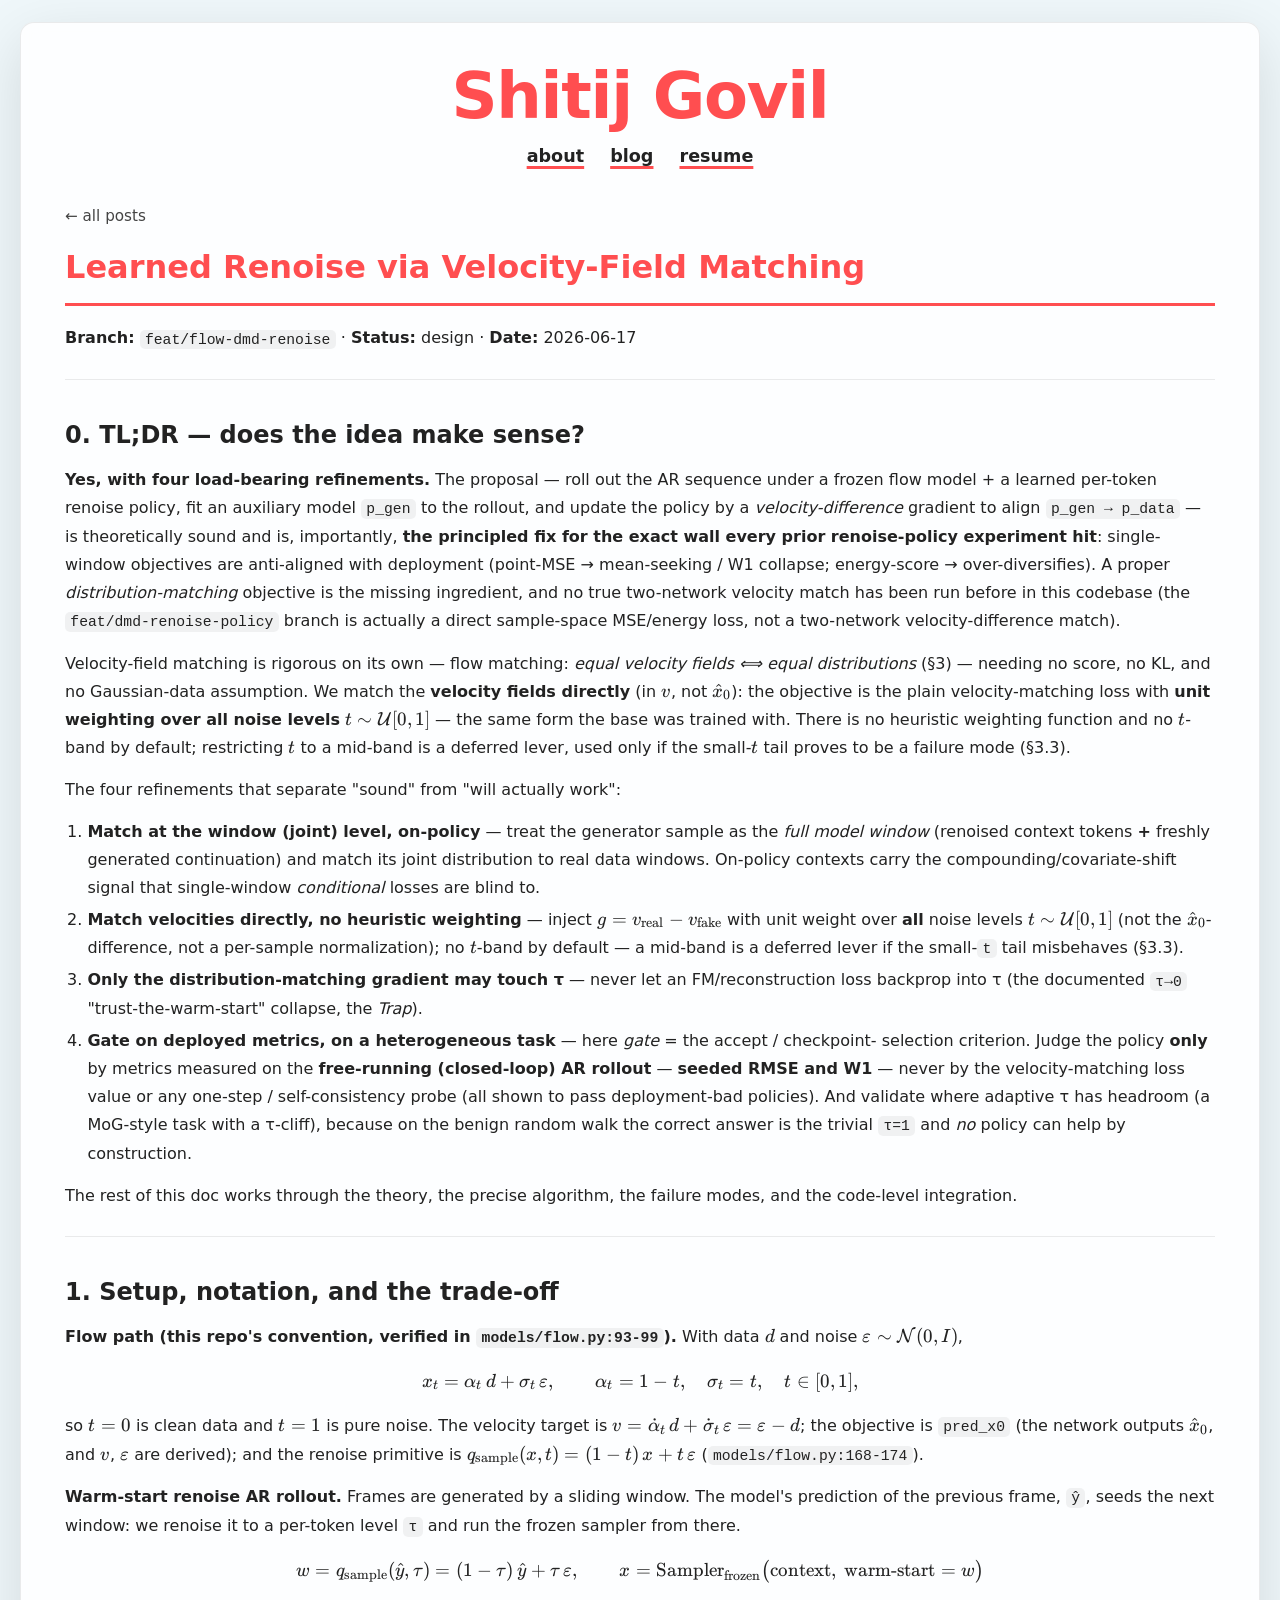
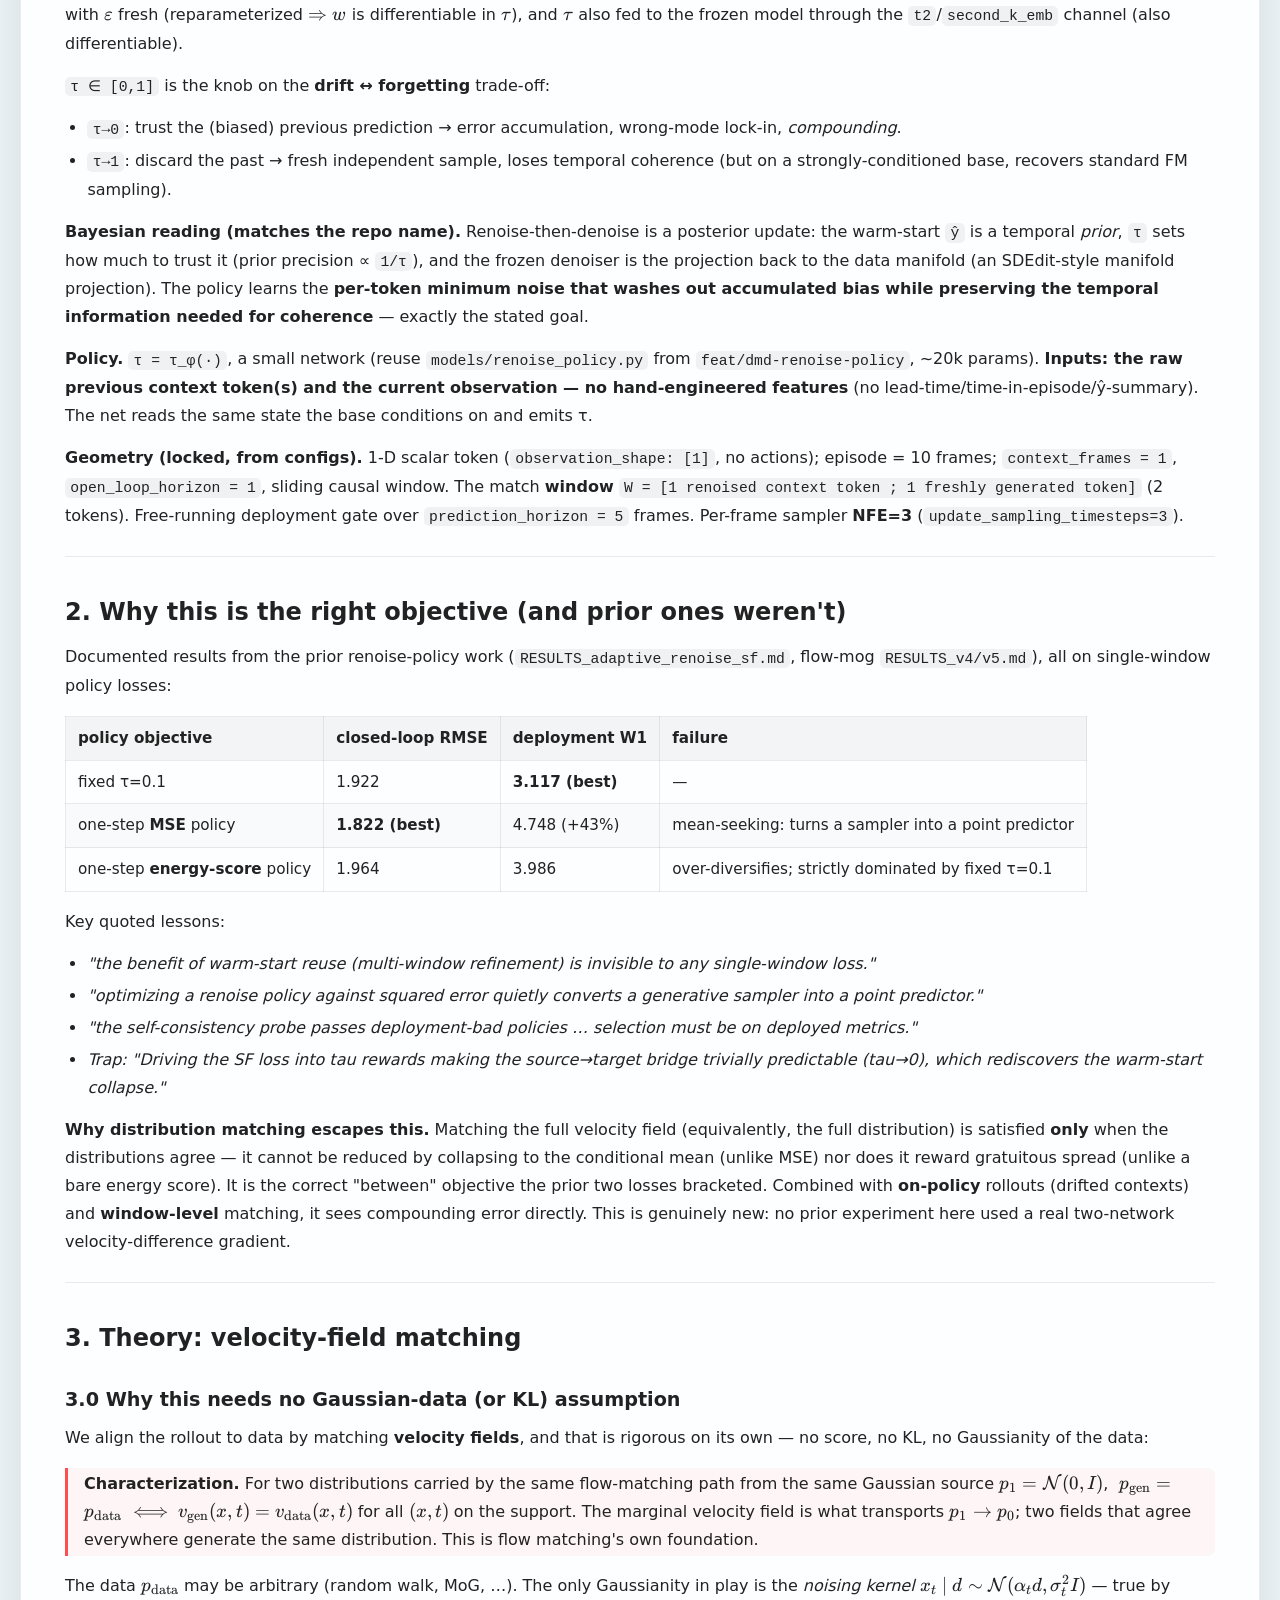
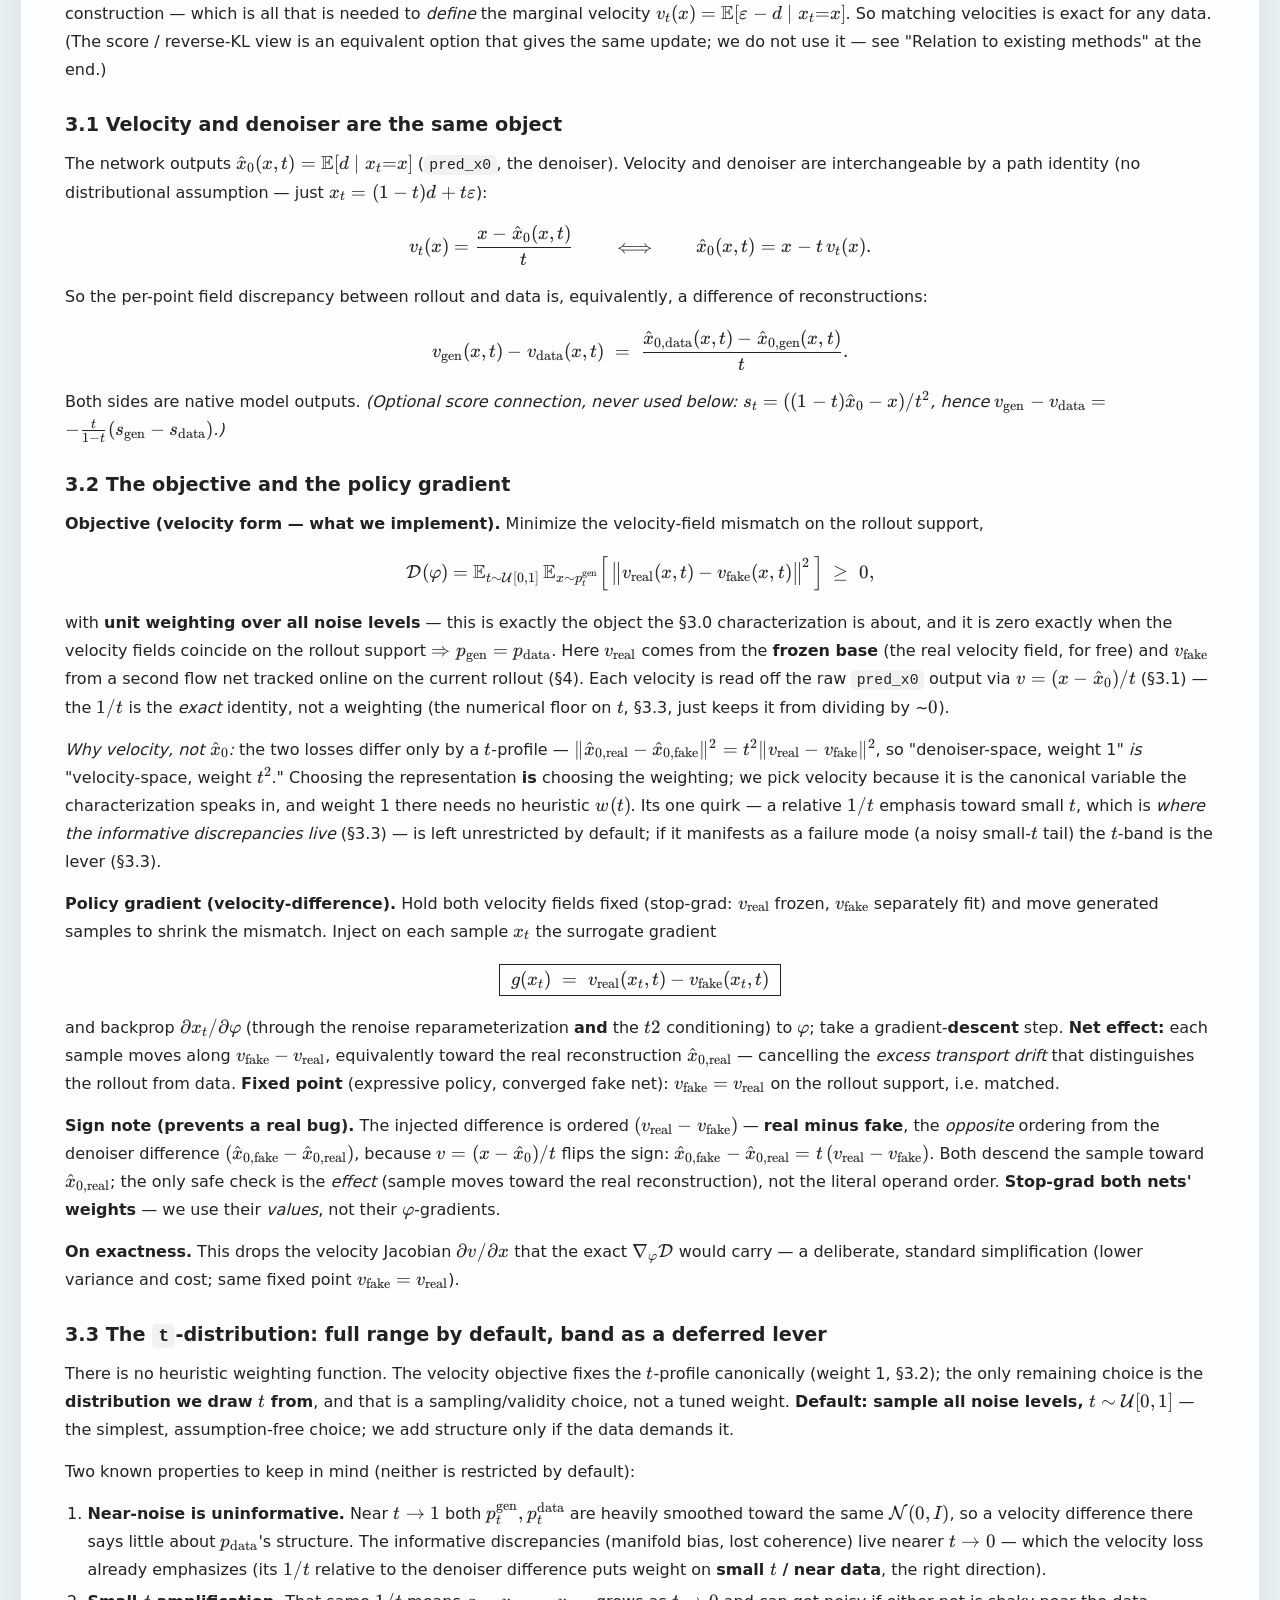
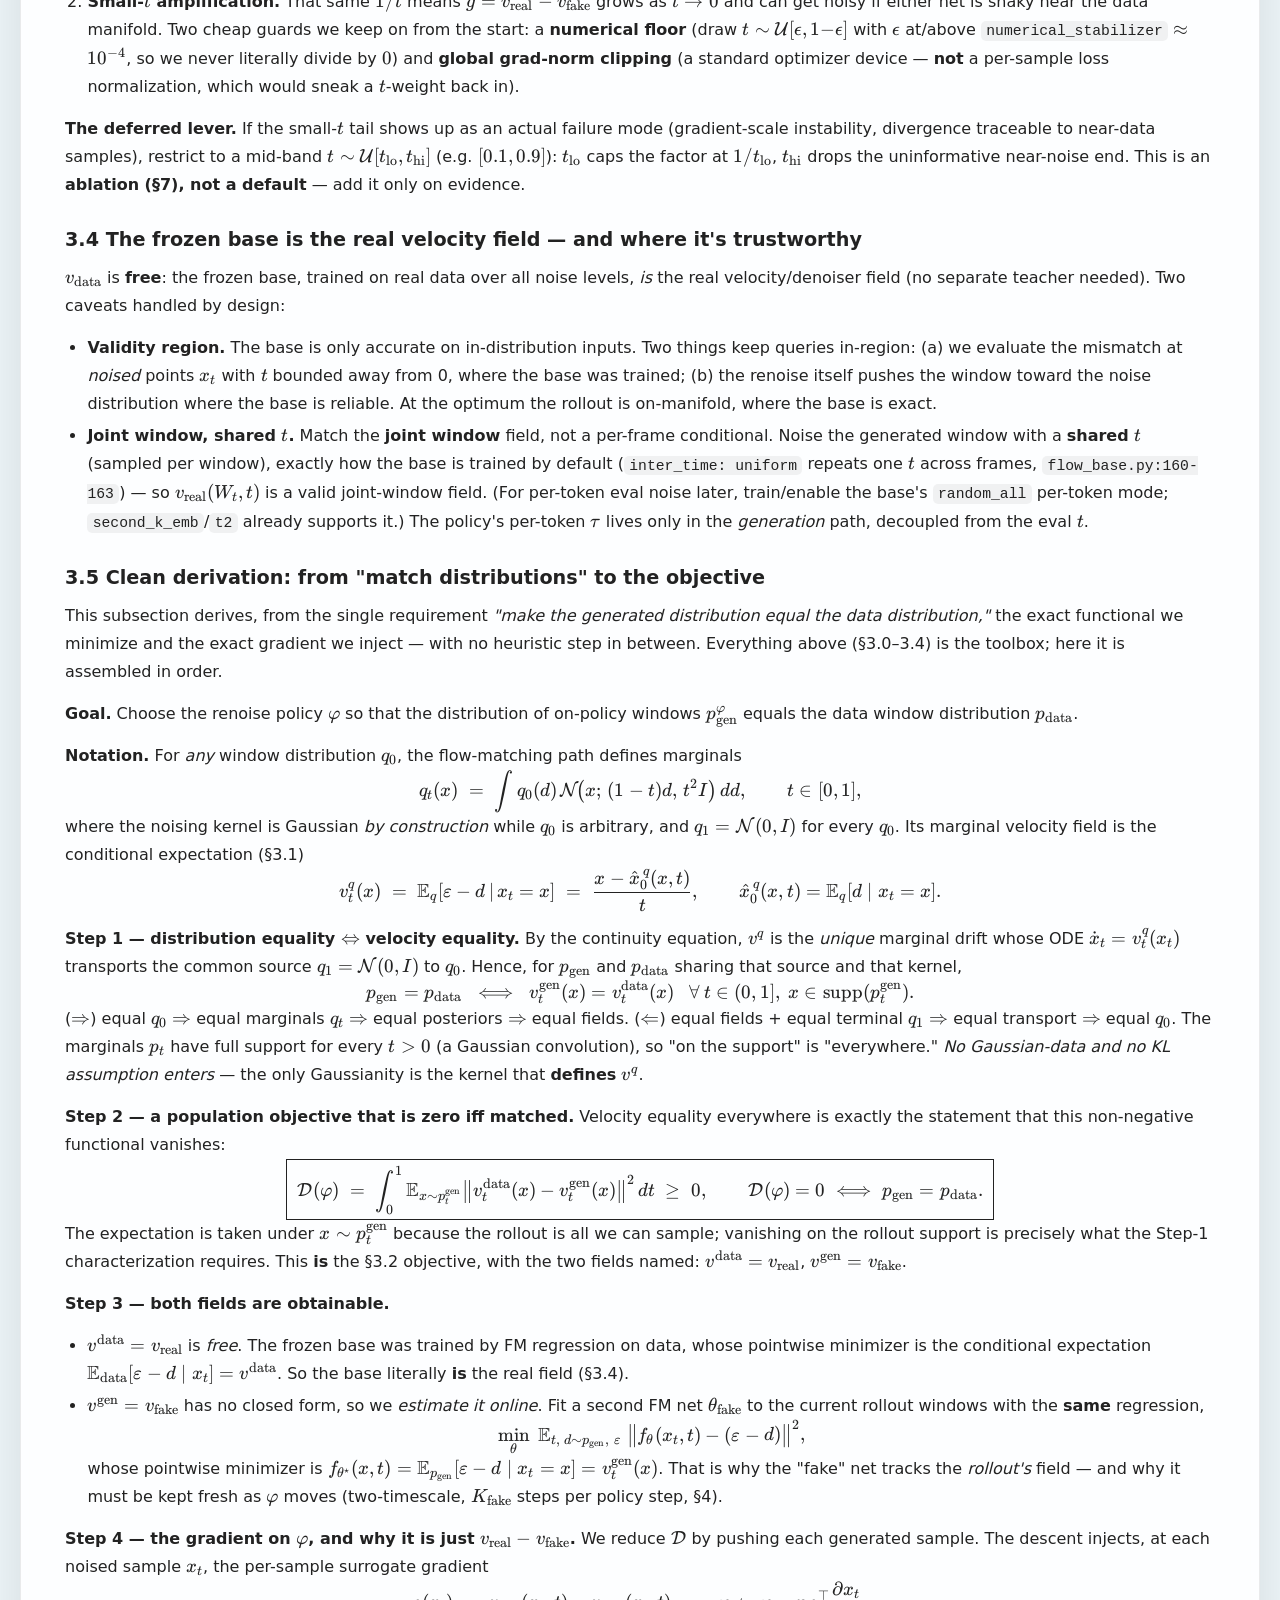
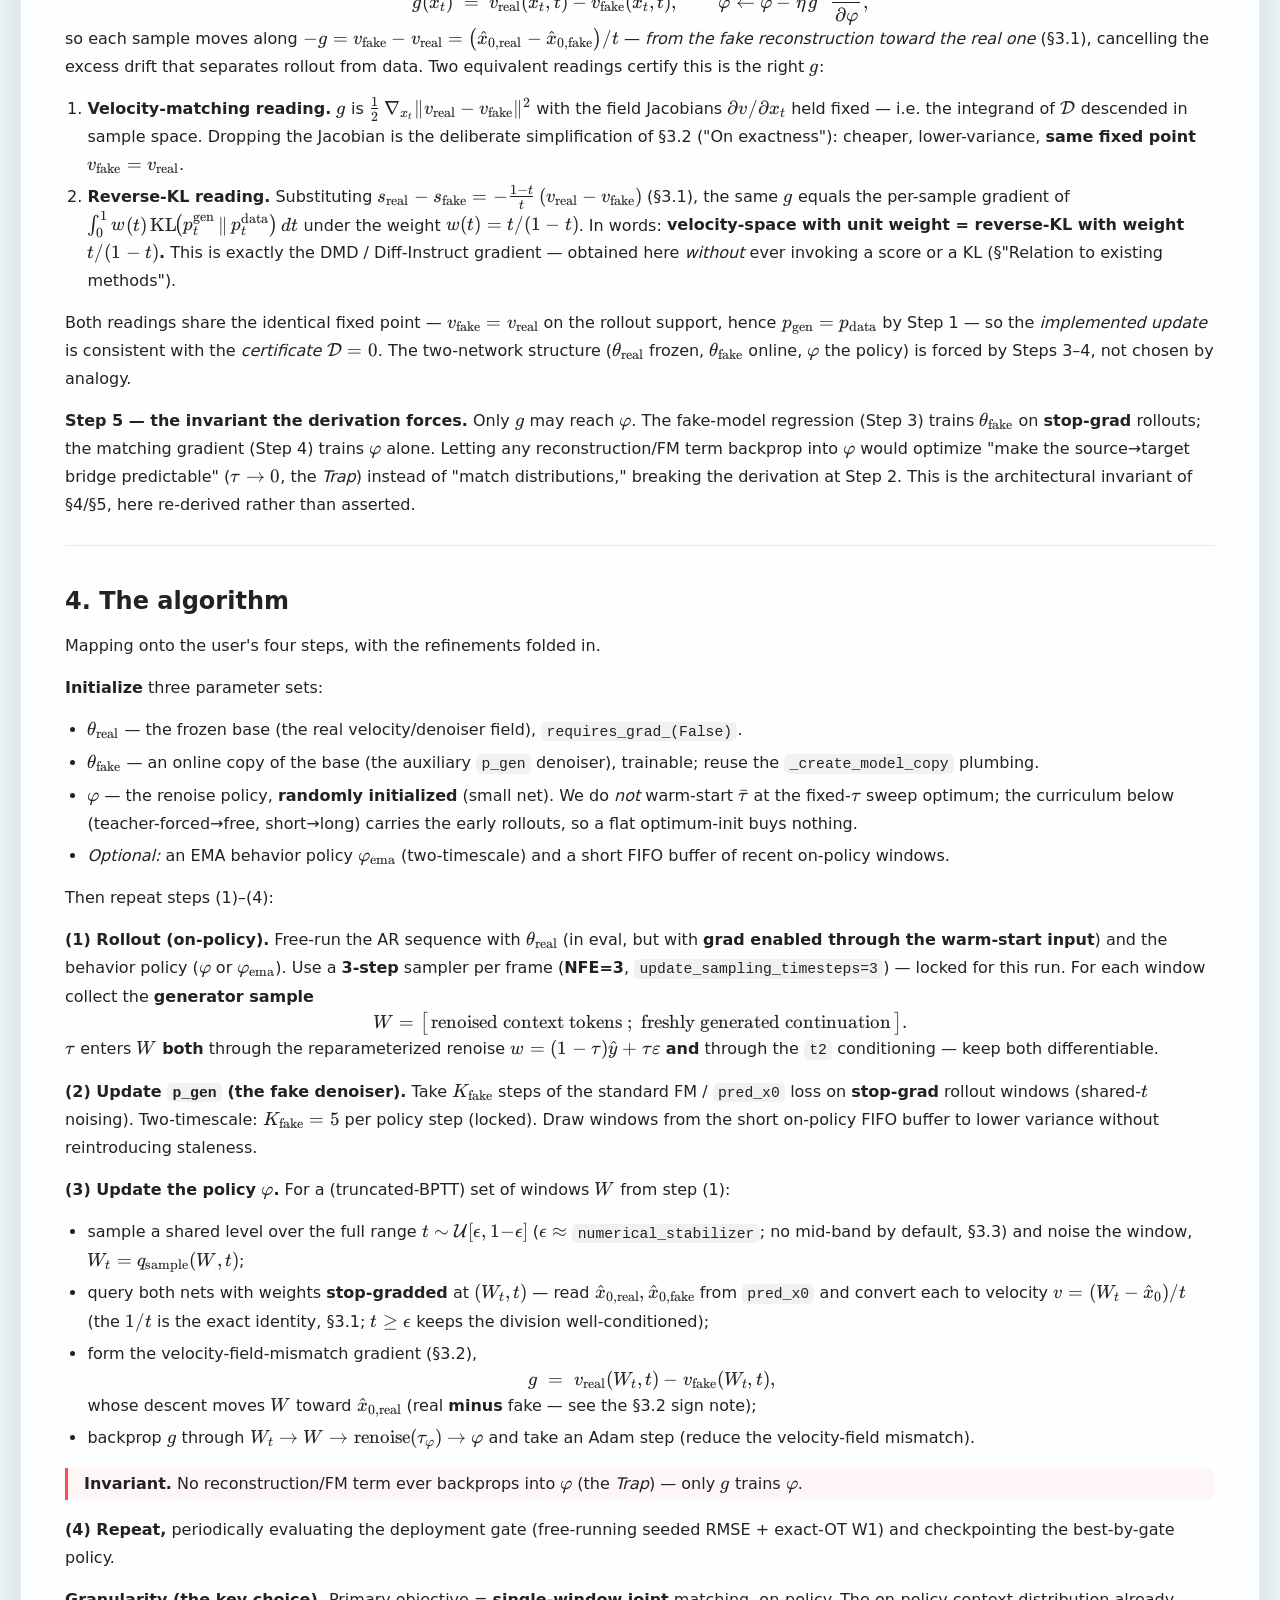
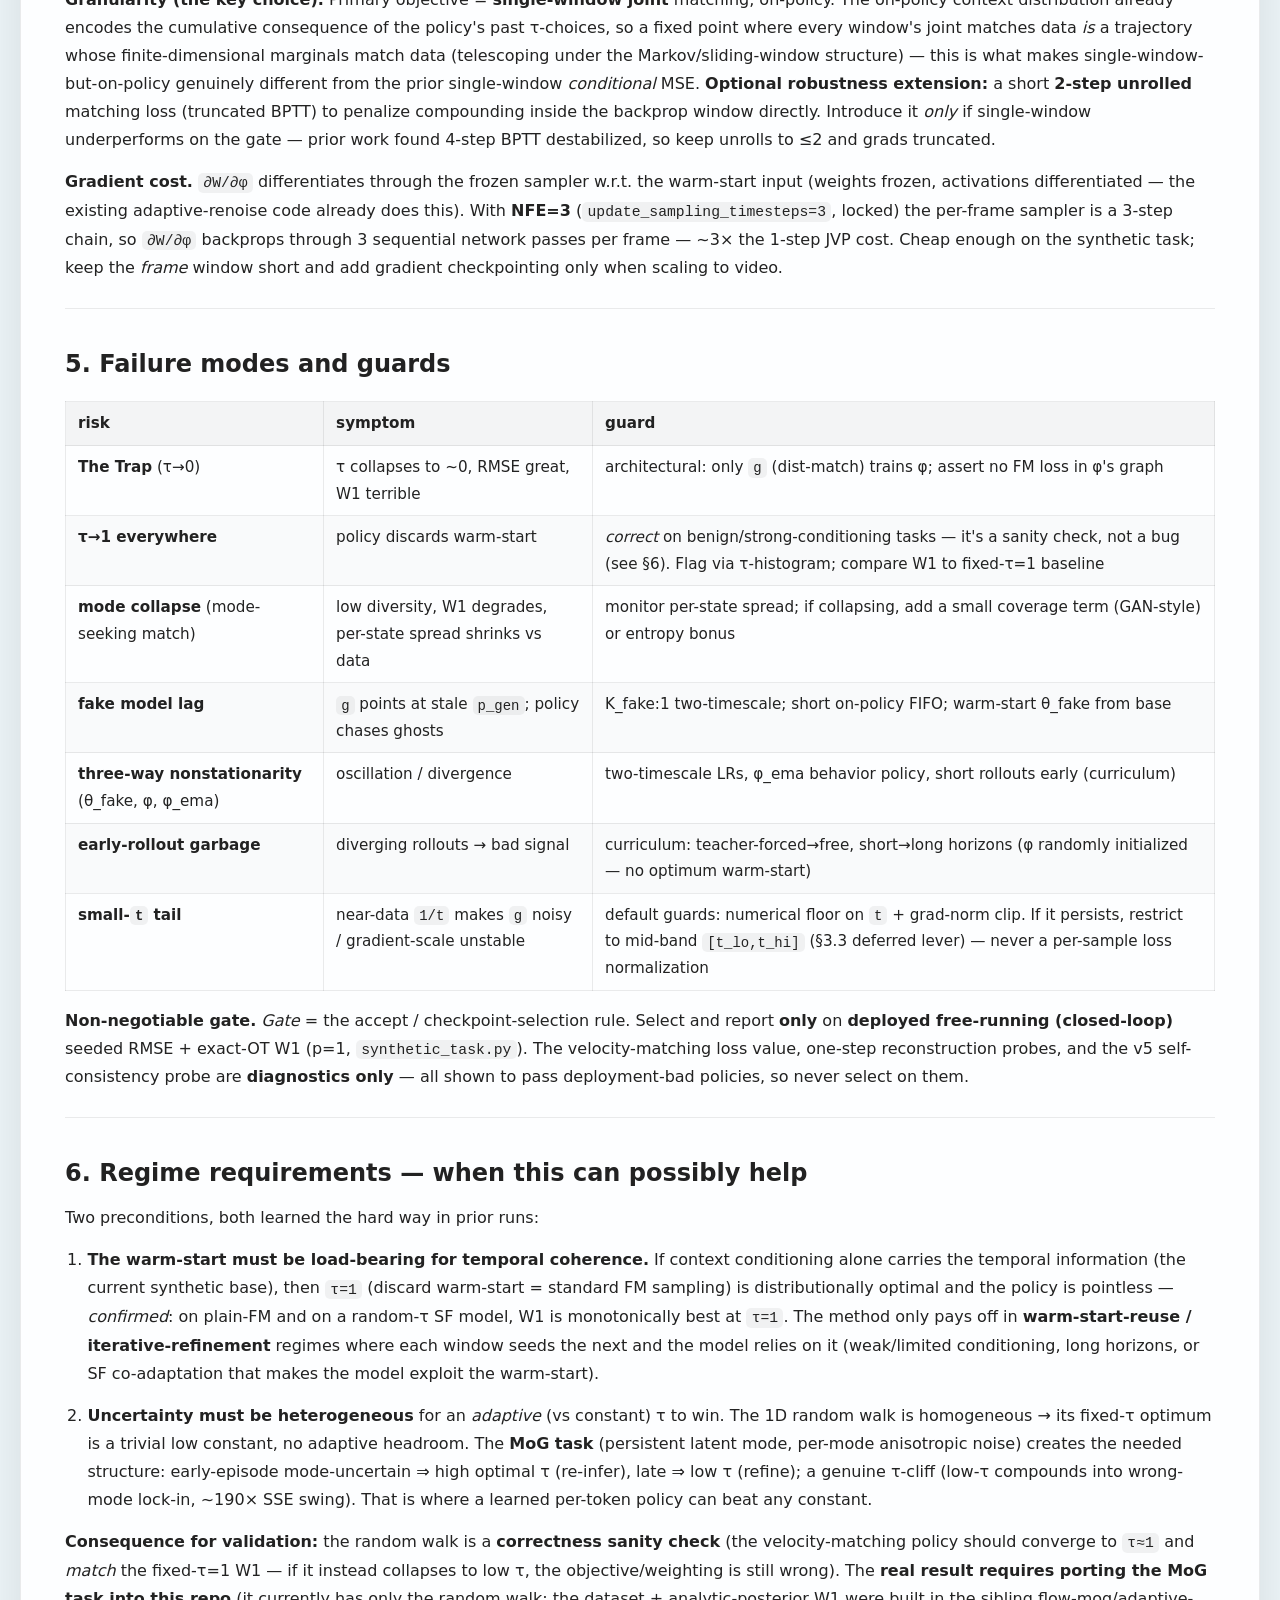
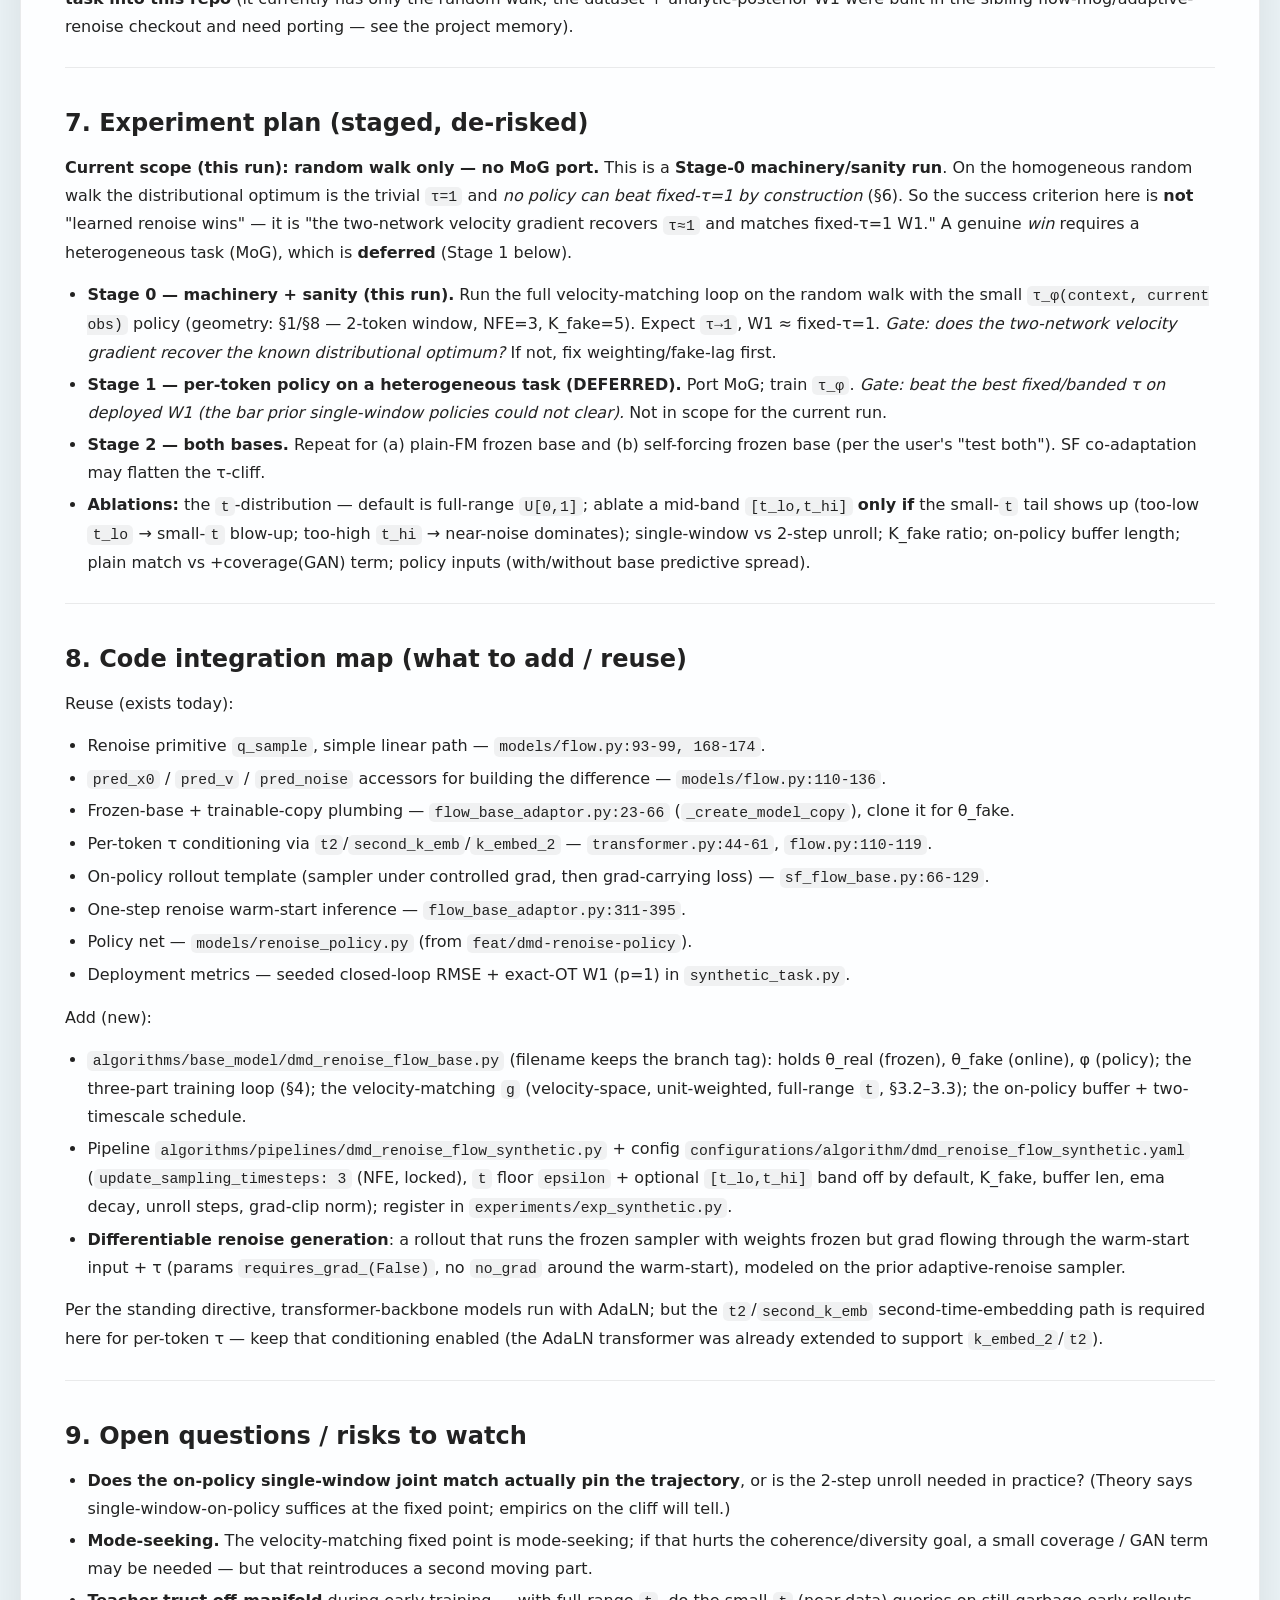
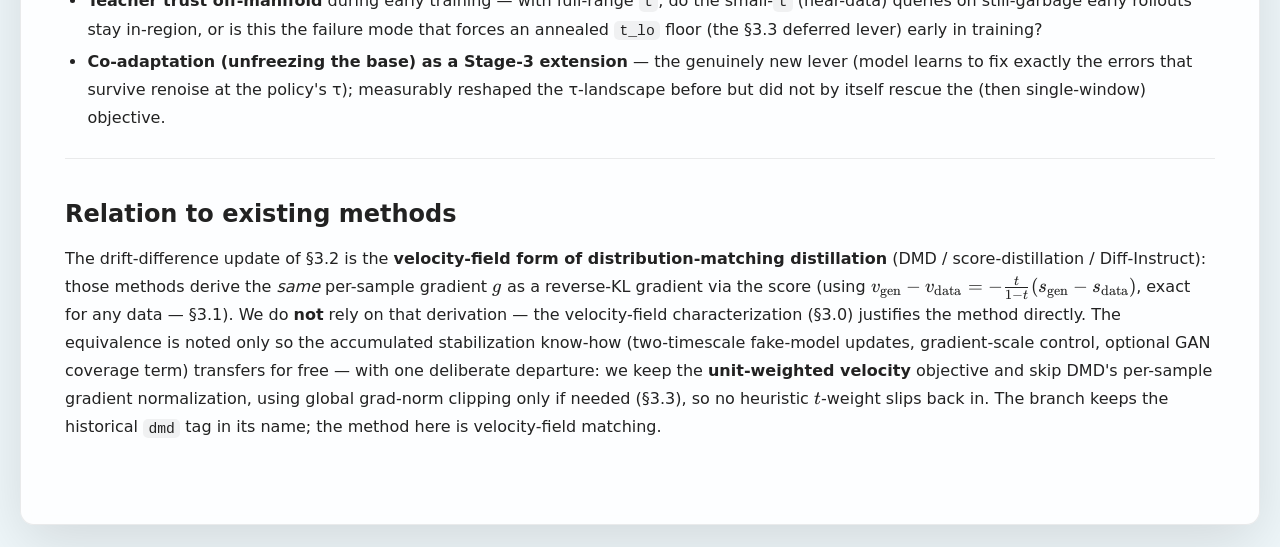
==== commit 24557f15: "sync: update DMD renoise design doc (2026-06-23 21:50:02)" ====
--- a/blog/dmd-renoise/index.html
+++ b/blog/dmd-renoise/index.html
@@ -269,6 +269,91 @@
 base&#39;s <code>random_all</code> per-token mode; <code>second_k_emb</code>/<code>t2</code> already supports it.) The policy&#39;s per-token
 <span class="katex"><span class="katex-mathml"><math xmlns="http://www.w3.org/1998/Math/MathML"><semantics><mrow><mi>τ</mi></mrow><annotation encoding="application/x-tex">\tau</annotation></semantics></math></span><span class="katex-html" aria-hidden="true"><span class="base"><span class="strut" style="height:0.4306em;"></span><span class="mord mathnormal" style="margin-right:0.1132em;">τ</span></span></span></span> lives only in the <em>generation</em> path, decoupled from the eval <span class="katex"><span class="katex-mathml"><math xmlns="http://www.w3.org/1998/Math/MathML"><semantics><mrow><mi>t</mi></mrow><annotation encoding="application/x-tex">t</annotation></semantics></math></span><span class="katex-html" aria-hidden="true"><span class="base"><span class="strut" style="height:0.6151em;"></span><span class="mord mathnormal">t</span></span></span></span>.</li>
 </ul>
+<h3>3.5 Clean derivation: from &quot;match distributions&quot; to the objective</h3>
+<p>This subsection derives, from the single requirement <em>&quot;make the generated distribution equal the data
+distribution,&quot;</em> the exact functional we minimize and the exact gradient we inject — with no heuristic step
+in between. Everything above (§3.0–3.4) is the toolbox; here it is assembled in order.</p>
+<p><strong>Goal.</strong> Choose the renoise policy <span class="katex"><span class="katex-mathml"><math xmlns="http://www.w3.org/1998/Math/MathML"><semantics><mrow><mi>φ</mi></mrow><annotation encoding="application/x-tex">\varphi</annotation></semantics></math></span><span class="katex-html" aria-hidden="true"><span class="base"><span class="strut" style="height:0.625em;vertical-align:-0.1944em;"></span><span class="mord mathnormal">φ</span></span></span></span> so that the distribution of on-policy windows <span class="katex"><span class="katex-mathml"><math xmlns="http://www.w3.org/1998/Math/MathML"><semantics><mrow><msubsup><mi>p</mi><mtext>gen</mtext><mi>φ</mi></msubsup></mrow><annotation encoding="application/x-tex">p^{\varphi}_{\text{gen}}</annotation></semantics></math></span><span class="katex-html" aria-hidden="true"><span class="base"><span class="strut" style="height:1.0475em;vertical-align:-0.3831em;"></span><span class="mord"><span class="mord mathnormal">p</span><span class="msupsub"><span class="vlist-t vlist-t2"><span class="vlist-r"><span class="vlist" style="height:0.6644em;"><span style="top:-2.453em;margin-left:0em;margin-right:0.05em;"><span class="pstrut" style="height:2.7em;"></span><span class="sizing reset-size6 size3 mtight"><span class="mord mtight"><span class="mord text mtight"><span class="mord mtight">gen</span></span></span></span></span><span style="top:-3.063em;margin-right:0.05em;"><span class="pstrut" style="height:2.7em;"></span><span class="sizing reset-size6 size3 mtight"><span class="mord mtight"><span class="mord mathnormal mtight">φ</span></span></span></span></span><span class="vlist-s">​</span></span><span class="vlist-r"><span class="vlist" style="height:0.3831em;"><span></span></span></span></span></span></span></span></span></span>
+equals the data window distribution <span class="katex"><span class="katex-mathml"><math xmlns="http://www.w3.org/1998/Math/MathML"><semantics><mrow><msub><mi>p</mi><mtext>data</mtext></msub></mrow><annotation encoding="application/x-tex">p_{\text{data}}</annotation></semantics></math></span><span class="katex-html" aria-hidden="true"><span class="base"><span class="strut" style="height:0.625em;vertical-align:-0.1944em;"></span><span class="mord"><span class="mord mathnormal">p</span><span class="msupsub"><span class="vlist-t vlist-t2"><span class="vlist-r"><span class="vlist" style="height:0.3361em;"><span style="top:-2.55em;margin-left:0em;margin-right:0.05em;"><span class="pstrut" style="height:2.7em;"></span><span class="sizing reset-size6 size3 mtight"><span class="mord mtight"><span class="mord text mtight"><span class="mord mtight">data</span></span></span></span></span></span><span class="vlist-s">​</span></span><span class="vlist-r"><span class="vlist" style="height:0.15em;"><span></span></span></span></span></span></span></span></span></span>.</p>
+<p><strong>Notation.</strong> For <em>any</em> window distribution <span class="katex"><span class="katex-mathml"><math xmlns="http://www.w3.org/1998/Math/MathML"><semantics><mrow><msub><mi>q</mi><mn>0</mn></msub></mrow><annotation encoding="application/x-tex">q_0</annotation></semantics></math></span><span class="katex-html" aria-hidden="true"><span class="base"><span class="strut" style="height:0.625em;vertical-align:-0.1944em;"></span><span class="mord"><span class="mord mathnormal" style="margin-right:0.0359em;">q</span><span class="msupsub"><span class="vlist-t vlist-t2"><span class="vlist-r"><span class="vlist" style="height:0.3011em;"><span style="top:-2.55em;margin-left:-0.0359em;margin-right:0.05em;"><span class="pstrut" style="height:2.7em;"></span><span class="sizing reset-size6 size3 mtight"><span class="mord mtight">0</span></span></span></span><span class="vlist-s">​</span></span><span class="vlist-r"><span class="vlist" style="height:0.15em;"><span></span></span></span></span></span></span></span></span></span>, the flow-matching path defines marginals
+<span class="katex-display"><span class="katex"><span class="katex-mathml"><math xmlns="http://www.w3.org/1998/Math/MathML" display="block"><semantics><mrow><msub><mi>q</mi><mi>t</mi></msub><mo stretchy="false">(</mo><mi>x</mi><mo stretchy="false">)</mo><mtext>  </mtext><mo>=</mo><mtext>  </mtext><mo>∫</mo><msub><mi>q</mi><mn>0</mn></msub><mo stretchy="false">(</mo><mi>d</mi><mo stretchy="false">)</mo><mtext> </mtext><mi mathvariant="script">N</mi><mtext> ⁣</mtext><mo fence="false" stretchy="true" minsize="1.2em" maxsize="1.2em">(</mo><mi>x</mi><mo separator="true">;</mo><mtext> </mtext><mo stretchy="false">(</mo><mn>1</mn><mo>−</mo><mi>t</mi><mo stretchy="false">)</mo><mi>d</mi><mo separator="true">,</mo><mtext> </mtext><msup><mi>t</mi><mn>2</mn></msup><mi>I</mi><mo fence="false" stretchy="true" minsize="1.2em" maxsize="1.2em">)</mo><mtext> </mtext><mi>d</mi><mi>d</mi><mo separator="true">,</mo><mspace width="2em"/><mi>t</mi><mo>∈</mo><mo stretchy="false">[</mo><mn>0</mn><mo separator="true">,</mo><mn>1</mn><mo stretchy="false">]</mo><mo separator="true">,</mo></mrow><annotation encoding="application/x-tex">q_t(x) \;=\; \int q_0(d)\,\mathcal N\!\big(x;\,(1-t)d,\,t^2 I\big)\,dd, \qquad t\in[0,1],</annotation></semantics></math></span><span class="katex-html" aria-hidden="true"><span class="base"><span class="strut" style="height:1em;vertical-align:-0.25em;"></span><span class="mord"><span class="mord mathnormal" style="margin-right:0.0359em;">q</span><span class="msupsub"><span class="vlist-t vlist-t2"><span class="vlist-r"><span class="vlist" style="height:0.2806em;"><span style="top:-2.55em;margin-left:-0.0359em;margin-right:0.05em;"><span class="pstrut" style="height:2.7em;"></span><span class="sizing reset-size6 size3 mtight"><span class="mord mathnormal mtight">t</span></span></span></span><span class="vlist-s">​</span></span><span class="vlist-r"><span class="vlist" style="height:0.15em;"><span></span></span></span></span></span></span><span class="mopen">(</span><span class="mord mathnormal">x</span><span class="mclose">)</span><span class="mspace" style="margin-right:0.2778em;"></span><span class="mspace" style="margin-right:0.2778em;"></span><span class="mrel">=</span><span class="mspace" style="margin-right:0.2778em;"></span><span class="mspace" style="margin-right:0.2778em;"></span></span><span class="base"><span class="strut" style="height:2.2222em;vertical-align:-0.8622em;"></span><span class="mop op-symbol large-op" style="margin-right:0.4445em;position:relative;top:-0.0011em;">∫</span><span class="mspace" style="margin-right:0.1667em;"></span><span class="mord"><span class="mord mathnormal" style="margin-right:0.0359em;">q</span><span class="msupsub"><span class="vlist-t vlist-t2"><span class="vlist-r"><span class="vlist" style="height:0.3011em;"><span style="top:-2.55em;margin-left:-0.0359em;margin-right:0.05em;"><span class="pstrut" style="height:2.7em;"></span><span class="sizing reset-size6 size3 mtight"><span class="mord mtight">0</span></span></span></span><span class="vlist-s">​</span></span><span class="vlist-r"><span class="vlist" style="height:0.15em;"><span></span></span></span></span></span></span><span class="mopen">(</span><span class="mord mathnormal">d</span><span class="mclose">)</span><span class="mspace" style="margin-right:0.1667em;"></span><span class="mord mathcal" style="margin-right:0.1474em;">N</span><span class="mspace" style="margin-right:-0.1667em;"></span><span class="mord"><span class="delimsizing size1">(</span></span><span class="mord mathnormal">x</span><span class="mpunct">;</span><span class="mspace" style="margin-right:0.1667em;"></span><span class="mspace" style="margin-right:0.1667em;"></span><span class="mopen">(</span><span class="mord">1</span><span class="mspace" style="margin-right:0.2222em;"></span><span class="mbin">−</span><span class="mspace" style="margin-right:0.2222em;"></span></span><span class="base"><span class="strut" style="height:1.2141em;vertical-align:-0.35em;"></span><span class="mord mathnormal">t</span><span class="mclose">)</span><span class="mord mathnormal">d</span><span class="mpunct">,</span><span class="mspace" style="margin-right:0.1667em;"></span><span class="mspace" style="margin-right:0.1667em;"></span><span class="mord"><span class="mord mathnormal">t</span><span class="msupsub"><span class="vlist-t"><span class="vlist-r"><span class="vlist" style="height:0.8641em;"><span style="top:-3.113em;margin-right:0.05em;"><span class="pstrut" style="height:2.7em;"></span><span class="sizing reset-size6 size3 mtight"><span class="mord mtight">2</span></span></span></span></span></span></span></span><span class="mord mathnormal" style="margin-right:0.0785em;">I</span><span class="mord"><span class="delimsizing size1">)</span></span><span class="mspace" style="margin-right:0.1667em;"></span><span class="mord mathnormal">dd</span><span class="mpunct">,</span><span class="mspace" style="margin-right:2em;"></span><span class="mspace" style="margin-right:0.1667em;"></span><span class="mord mathnormal">t</span><span class="mspace" style="margin-right:0.2778em;"></span><span class="mrel">∈</span><span class="mspace" style="margin-right:0.2778em;"></span></span><span class="base"><span class="strut" style="height:1em;vertical-align:-0.25em;"></span><span class="mopen">[</span><span class="mord">0</span><span class="mpunct">,</span><span class="mspace" style="margin-right:0.1667em;"></span><span class="mord">1</span><span class="mclose">]</span><span class="mpunct">,</span></span></span></span></span>
+where the noising kernel is Gaussian <em>by construction</em> while <span class="katex"><span class="katex-mathml"><math xmlns="http://www.w3.org/1998/Math/MathML"><semantics><mrow><msub><mi>q</mi><mn>0</mn></msub></mrow><annotation encoding="application/x-tex">q_0</annotation></semantics></math></span><span class="katex-html" aria-hidden="true"><span class="base"><span class="strut" style="height:0.625em;vertical-align:-0.1944em;"></span><span class="mord"><span class="mord mathnormal" style="margin-right:0.0359em;">q</span><span class="msupsub"><span class="vlist-t vlist-t2"><span class="vlist-r"><span class="vlist" style="height:0.3011em;"><span style="top:-2.55em;margin-left:-0.0359em;margin-right:0.05em;"><span class="pstrut" style="height:2.7em;"></span><span class="sizing reset-size6 size3 mtight"><span class="mord mtight">0</span></span></span></span><span class="vlist-s">​</span></span><span class="vlist-r"><span class="vlist" style="height:0.15em;"><span></span></span></span></span></span></span></span></span></span> is arbitrary, and <span class="katex"><span class="katex-mathml"><math xmlns="http://www.w3.org/1998/Math/MathML"><semantics><mrow><msub><mi>q</mi><mn>1</mn></msub><mo>=</mo><mi mathvariant="script">N</mi><mo stretchy="false">(</mo><mn>0</mn><mo separator="true">,</mo><mi>I</mi><mo stretchy="false">)</mo></mrow><annotation encoding="application/x-tex">q_1=\mathcal N(0,I)</annotation></semantics></math></span><span class="katex-html" aria-hidden="true"><span class="base"><span class="strut" style="height:0.625em;vertical-align:-0.1944em;"></span><span class="mord"><span class="mord mathnormal" style="margin-right:0.0359em;">q</span><span class="msupsub"><span class="vlist-t vlist-t2"><span class="vlist-r"><span class="vlist" style="height:0.3011em;"><span style="top:-2.55em;margin-left:-0.0359em;margin-right:0.05em;"><span class="pstrut" style="height:2.7em;"></span><span class="sizing reset-size6 size3 mtight"><span class="mord mtight">1</span></span></span></span><span class="vlist-s">​</span></span><span class="vlist-r"><span class="vlist" style="height:0.15em;"><span></span></span></span></span></span></span><span class="mspace" style="margin-right:0.2778em;"></span><span class="mrel">=</span><span class="mspace" style="margin-right:0.2778em;"></span></span><span class="base"><span class="strut" style="height:1em;vertical-align:-0.25em;"></span><span class="mord mathcal" style="margin-right:0.1474em;">N</span><span class="mopen">(</span><span class="mord">0</span><span class="mpunct">,</span><span class="mspace" style="margin-right:0.1667em;"></span><span class="mord mathnormal" style="margin-right:0.0785em;">I</span><span class="mclose">)</span></span></span></span> for
+every <span class="katex"><span class="katex-mathml"><math xmlns="http://www.w3.org/1998/Math/MathML"><semantics><mrow><msub><mi>q</mi><mn>0</mn></msub></mrow><annotation encoding="application/x-tex">q_0</annotation></semantics></math></span><span class="katex-html" aria-hidden="true"><span class="base"><span class="strut" style="height:0.625em;vertical-align:-0.1944em;"></span><span class="mord"><span class="mord mathnormal" style="margin-right:0.0359em;">q</span><span class="msupsub"><span class="vlist-t vlist-t2"><span class="vlist-r"><span class="vlist" style="height:0.3011em;"><span style="top:-2.55em;margin-left:-0.0359em;margin-right:0.05em;"><span class="pstrut" style="height:2.7em;"></span><span class="sizing reset-size6 size3 mtight"><span class="mord mtight">0</span></span></span></span><span class="vlist-s">​</span></span><span class="vlist-r"><span class="vlist" style="height:0.15em;"><span></span></span></span></span></span></span></span></span></span>. Its marginal velocity field is the conditional expectation (§3.1)
+<span class="katex-display"><span class="katex"><span class="katex-mathml"><math xmlns="http://www.w3.org/1998/Math/MathML" display="block"><semantics><mrow><msubsup><mi>v</mi><mi>t</mi><mi>q</mi></msubsup><mo stretchy="false">(</mo><mi>x</mi><mo stretchy="false">)</mo><mtext>  </mtext><mo>=</mo><mtext>  </mtext><msub><mi mathvariant="double-struck">E</mi><mi>q</mi></msub><mtext> ⁣</mtext><mrow><mo fence="true">[</mo><mi>ε</mi><mo>−</mo><mi>d</mi><mtext> </mtext><mo fence="true" lspace="0.05em" rspace="0.05em">|</mo><mtext> </mtext><msub><mi>x</mi><mi>t</mi></msub><mo>=</mo><mi>x</mi><mo fence="true">]</mo></mrow><mtext>  </mtext><mo>=</mo><mtext>  </mtext><mfrac><mrow><mi>x</mi><mo>−</mo><msubsup><mover accent="true"><mi>x</mi><mo>^</mo></mover><mn>0</mn><mrow><mtext> </mtext><mi>q</mi></mrow></msubsup><mo stretchy="false">(</mo><mi>x</mi><mo separator="true">,</mo><mi>t</mi><mo stretchy="false">)</mo></mrow><mi>t</mi></mfrac><mo separator="true">,</mo><mspace width="2em"/><msubsup><mover accent="true"><mi>x</mi><mo>^</mo></mover><mn>0</mn><mrow><mtext> </mtext><mi>q</mi></mrow></msubsup><mo stretchy="false">(</mo><mi>x</mi><mo separator="true">,</mo><mi>t</mi><mo stretchy="false">)</mo><mo>=</mo><msub><mi mathvariant="double-struck">E</mi><mi>q</mi></msub><mo stretchy="false">[</mo><mi>d</mi><mo>∣</mo><msub><mi>x</mi><mi>t</mi></msub><mo>=</mo><mi>x</mi><mo stretchy="false">]</mo><mi mathvariant="normal">.</mi></mrow><annotation encoding="application/x-tex">v^{q}_t(x) \;=\; \mathbb E_{q}\!\left[\varepsilon - d \,\middle|\, x_t = x\right] \;=\; \frac{x - \hat x^{\,q}_0(x,t)}{t}, \qquad \hat x^{\,q}_0(x,t)=\mathbb E_q[d\mid x_t=x].</annotation></semantics></math></span><span class="katex-html" aria-hidden="true"><span class="base"><span class="strut" style="height:1.0323em;vertical-align:-0.25em;"></span><span class="mord"><span class="mord mathnormal" style="margin-right:0.0359em;">v</span><span class="msupsub"><span class="vlist-t vlist-t2"><span class="vlist-r"><span class="vlist" style="height:0.7823em;"><span style="top:-2.4542em;margin-left:-0.0359em;margin-right:0.05em;"><span class="pstrut" style="height:2.7em;"></span><span class="sizing reset-size6 size3 mtight"><span class="mord mathnormal mtight">t</span></span></span><span style="top:-3.1809em;margin-right:0.05em;"><span class="pstrut" style="height:2.7em;"></span><span class="sizing reset-size6 size3 mtight"><span class="mord mtight"><span class="mord mathnormal mtight" style="margin-right:0.0359em;">q</span></span></span></span></span><span class="vlist-s">​</span></span><span class="vlist-r"><span class="vlist" style="height:0.2458em;"><span></span></span></span></span></span></span><span class="mopen">(</span><span class="mord mathnormal">x</span><span class="mclose">)</span><span class="mspace" style="margin-right:0.2778em;"></span><span class="mspace" style="margin-right:0.2778em;"></span><span class="mrel">=</span><span class="mspace" style="margin-right:0.2778em;"></span><span class="mspace" style="margin-right:0.2778em;"></span></span><span class="base"><span class="strut" style="height:1.0361em;vertical-align:-0.2861em;"></span><span class="mord"><span class="mord mathbb">E</span><span class="msupsub"><span class="vlist-t vlist-t2"><span class="vlist-r"><span class="vlist" style="height:0.1514em;"><span style="top:-2.55em;margin-left:0em;margin-right:0.05em;"><span class="pstrut" style="height:2.7em;"></span><span class="sizing reset-size6 size3 mtight"><span class="mord mtight"><span class="mord mathnormal mtight" style="margin-right:0.0359em;">q</span></span></span></span></span><span class="vlist-s">​</span></span><span class="vlist-r"><span class="vlist" style="height:0.2861em;"><span></span></span></span></span></span></span><span class="mspace" style="margin-right:-0.1667em;"></span><span class="mspace" style="margin-right:0.1667em;"></span><span class="minner"><span class="mopen delimcenter" style="top:0em;">[</span><span class="mord mathnormal">ε</span><span class="mspace" style="margin-right:0.2222em;"></span><span class="mbin">−</span><span class="mspace" style="margin-right:0.2222em;"></span><span class="mord mathnormal">d</span><span class="mspace" style="margin-right:0.1667em;"></span><span class="delimcenter" style="top:0em;">∣</span><span class="mspace" style="margin-right:0.1667em;"></span><span class="mord"><span class="mord mathnormal">x</span><span class="msupsub"><span class="vlist-t vlist-t2"><span class="vlist-r"><span class="vlist" style="height:0.2806em;"><span style="top:-2.55em;margin-left:0em;margin-right:0.05em;"><span class="pstrut" style="height:2.7em;"></span><span class="sizing reset-size6 size3 mtight"><span class="mord mathnormal mtight">t</span></span></span></span><span class="vlist-s">​</span></span><span class="vlist-r"><span class="vlist" style="height:0.15em;"><span></span></span></span></span></span></span><span class="mspace" style="margin-right:0.2778em;"></span><span class="mrel">=</span><span class="mspace" style="margin-right:0.2778em;"></span><span class="mord mathnormal">x</span><span class="mclose delimcenter" style="top:0em;">]</span></span><span class="mspace" style="margin-right:0.2778em;"></span><span class="mspace" style="margin-right:0.2778em;"></span><span class="mrel">=</span><span class="mspace" style="margin-right:0.2778em;"></span><span class="mspace" style="margin-right:0.2778em;"></span></span><span class="base"><span class="strut" style="height:2.1453em;vertical-align:-0.686em;"></span><span class="mord"><span class="mopen nulldelimiter"></span><span class="mfrac"><span class="vlist-t vlist-t2"><span class="vlist-r"><span class="vlist" style="height:1.4593em;"><span style="top:-2.314em;"><span class="pstrut" style="height:3em;"></span><span class="mord"><span class="mord mathnormal">t</span></span></span><span style="top:-3.23em;"><span class="pstrut" style="height:3em;"></span><span class="frac-line" style="border-bottom-width:0.04em;"></span></span><span style="top:-3.677em;"><span class="pstrut" style="height:3em;"></span><span class="mord"><span class="mord mathnormal">x</span><span class="mspace" style="margin-right:0.2222em;"></span><span class="mbin">−</span><span class="mspace" style="margin-right:0.2222em;"></span><span class="mord"><span class="mord accent"><span class="vlist-t"><span class="vlist-r"><span class="vlist" style="height:0.6944em;"><span style="top:-3em;"><span class="pstrut" style="height:3em;"></span><span class="mord mathnormal">x</span></span><span style="top:-3em;"><span class="pstrut" style="height:3em;"></span><span class="accent-body" style="left:-0.2222em;"><span class="mord">^</span></span></span></span></span></span></span><span class="msupsub"><span class="vlist-t vlist-t2"><span class="vlist-r"><span class="vlist" style="height:0.7823em;"><span style="top:-2.4337em;margin-left:0em;margin-right:0.05em;"><span class="pstrut" style="height:2.7em;"></span><span class="sizing reset-size6 size3 mtight"><span class="mord mtight">0</span></span></span><span style="top:-3.1809em;margin-right:0.05em;"><span class="pstrut" style="height:2.7em;"></span><span class="sizing reset-size6 size3 mtight"><span class="mord mtight"><span class="mspace mtight" style="margin-right:0.1952em;"></span><span class="mord mathnormal mtight" style="margin-right:0.0359em;">q</span></span></span></span></span><span class="vlist-s">​</span></span><span class="vlist-r"><span class="vlist" style="height:0.2663em;"><span></span></span></span></span></span></span><span class="mopen">(</span><span class="mord mathnormal">x</span><span class="mpunct">,</span><span class="mspace" style="margin-right:0.1667em;"></span><span class="mord mathnormal">t</span><span class="mclose">)</span></span></span></span><span class="vlist-s">​</span></span><span class="vlist-r"><span class="vlist" style="height:0.686em;"><span></span></span></span></span></span><span class="mclose nulldelimiter"></span></span><span class="mpunct">,</span><span class="mspace" style="margin-right:2em;"></span><span class="mspace" style="margin-right:0.1667em;"></span><span class="mord"><span class="mord accent"><span class="vlist-t"><span class="vlist-r"><span class="vlist" style="height:0.6944em;"><span style="top:-3em;"><span class="pstrut" style="height:3em;"></span><span class="mord mathnormal">x</span></span><span style="top:-3em;"><span class="pstrut" style="height:3em;"></span><span class="accent-body" style="left:-0.2222em;"><span class="mord">^</span></span></span></span></span></span></span><span class="msupsub"><span class="vlist-t vlist-t2"><span class="vlist-r"><span class="vlist" style="height:0.7823em;"><span style="top:-2.4337em;margin-left:0em;margin-right:0.05em;"><span class="pstrut" style="height:2.7em;"></span><span class="sizing reset-size6 size3 mtight"><span class="mord mtight">0</span></span></span><span style="top:-3.1809em;margin-right:0.05em;"><span class="pstrut" style="height:2.7em;"></span><span class="sizing reset-size6 size3 mtight"><span class="mord mtight"><span class="mspace mtight" style="margin-right:0.1952em;"></span><span class="mord mathnormal mtight" style="margin-right:0.0359em;">q</span></span></span></span></span><span class="vlist-s">​</span></span><span class="vlist-r"><span class="vlist" style="height:0.2663em;"><span></span></span></span></span></span></span><span class="mopen">(</span><span class="mord mathnormal">x</span><span class="mpunct">,</span><span class="mspace" style="margin-right:0.1667em;"></span><span class="mord mathnormal">t</span><span class="mclose">)</span><span class="mspace" style="margin-right:0.2778em;"></span><span class="mrel">=</span><span class="mspace" style="margin-right:0.2778em;"></span></span><span class="base"><span class="strut" style="height:1.0361em;vertical-align:-0.2861em;"></span><span class="mord"><span class="mord mathbb">E</span><span class="msupsub"><span class="vlist-t vlist-t2"><span class="vlist-r"><span class="vlist" style="height:0.1514em;"><span style="top:-2.55em;margin-left:0em;margin-right:0.05em;"><span class="pstrut" style="height:2.7em;"></span><span class="sizing reset-size6 size3 mtight"><span class="mord mathnormal mtight" style="margin-right:0.0359em;">q</span></span></span></span><span class="vlist-s">​</span></span><span class="vlist-r"><span class="vlist" style="height:0.2861em;"><span></span></span></span></span></span></span><span class="mopen">[</span><span class="mord mathnormal">d</span><span class="mspace" style="margin-right:0.2778em;"></span><span class="mrel">∣</span><span class="mspace" style="margin-right:0.2778em;"></span></span><span class="base"><span class="strut" style="height:0.5806em;vertical-align:-0.15em;"></span><span class="mord"><span class="mord mathnormal">x</span><span class="msupsub"><span class="vlist-t vlist-t2"><span class="vlist-r"><span class="vlist" style="height:0.2806em;"><span style="top:-2.55em;margin-left:0em;margin-right:0.05em;"><span class="pstrut" style="height:2.7em;"></span><span class="sizing reset-size6 size3 mtight"><span class="mord mathnormal mtight">t</span></span></span></span><span class="vlist-s">​</span></span><span class="vlist-r"><span class="vlist" style="height:0.15em;"><span></span></span></span></span></span></span><span class="mspace" style="margin-right:0.2778em;"></span><span class="mrel">=</span><span class="mspace" style="margin-right:0.2778em;"></span></span><span class="base"><span class="strut" style="height:1em;vertical-align:-0.25em;"></span><span class="mord mathnormal">x</span><span class="mclose">]</span><span class="mord">.</span></span></span></span></span></p>
+<p><strong>Step 1 — distribution equality <span class="katex"><span class="katex-mathml"><math xmlns="http://www.w3.org/1998/Math/MathML"><semantics><mrow><mo>⇔</mo></mrow><annotation encoding="application/x-tex">\Leftrightarrow</annotation></semantics></math></span><span class="katex-html" aria-hidden="true"><span class="base"><span class="strut" style="height:0.3669em;"></span><span class="mrel">⇔</span></span></span></span> velocity equality.</strong>
+By the continuity equation, <span class="katex"><span class="katex-mathml"><math xmlns="http://www.w3.org/1998/Math/MathML"><semantics><mrow><msup><mi>v</mi><mi>q</mi></msup></mrow><annotation encoding="application/x-tex">v^{q}</annotation></semantics></math></span><span class="katex-html" aria-hidden="true"><span class="base"><span class="strut" style="height:0.6644em;"></span><span class="mord"><span class="mord mathnormal" style="margin-right:0.0359em;">v</span><span class="msupsub"><span class="vlist-t"><span class="vlist-r"><span class="vlist" style="height:0.6644em;"><span style="top:-3.063em;margin-right:0.05em;"><span class="pstrut" style="height:2.7em;"></span><span class="sizing reset-size6 size3 mtight"><span class="mord mtight"><span class="mord mathnormal mtight" style="margin-right:0.0359em;">q</span></span></span></span></span></span></span></span></span></span></span></span> is the <em>unique</em> marginal drift whose ODE <span class="katex"><span class="katex-mathml"><math xmlns="http://www.w3.org/1998/Math/MathML"><semantics><mrow><msub><mover accent="true"><mi>x</mi><mo>˙</mo></mover><mi>t</mi></msub><mo>=</mo><msubsup><mi>v</mi><mi>t</mi><mi>q</mi></msubsup><mo stretchy="false">(</mo><msub><mi>x</mi><mi>t</mi></msub><mo stretchy="false">)</mo></mrow><annotation encoding="application/x-tex">\dot x_t = v^{q}_t(x_t)</annotation></semantics></math></span><span class="katex-html" aria-hidden="true"><span class="base"><span class="strut" style="height:0.8179em;vertical-align:-0.15em;"></span><span class="mord"><span class="mord accent"><span class="vlist-t"><span class="vlist-r"><span class="vlist" style="height:0.6679em;"><span style="top:-3em;"><span class="pstrut" style="height:3em;"></span><span class="mord mathnormal">x</span></span><span style="top:-3em;"><span class="pstrut" style="height:3em;"></span><span class="accent-body" style="left:-0.1111em;"><span class="mord">˙</span></span></span></span></span></span></span><span class="msupsub"><span class="vlist-t vlist-t2"><span class="vlist-r"><span class="vlist" style="height:0.2806em;"><span style="top:-2.55em;margin-left:0em;margin-right:0.05em;"><span class="pstrut" style="height:2.7em;"></span><span class="sizing reset-size6 size3 mtight"><span class="mord mathnormal mtight">t</span></span></span></span><span class="vlist-s">​</span></span><span class="vlist-r"><span class="vlist" style="height:0.15em;"><span></span></span></span></span></span></span><span class="mspace" style="margin-right:0.2778em;"></span><span class="mrel">=</span><span class="mspace" style="margin-right:0.2778em;"></span></span><span class="base"><span class="strut" style="height:1.0323em;vertical-align:-0.25em;"></span><span class="mord"><span class="mord mathnormal" style="margin-right:0.0359em;">v</span><span class="msupsub"><span class="vlist-t vlist-t2"><span class="vlist-r"><span class="vlist" style="height:0.7823em;"><span style="top:-2.4542em;margin-left:-0.0359em;margin-right:0.05em;"><span class="pstrut" style="height:2.7em;"></span><span class="sizing reset-size6 size3 mtight"><span class="mord mathnormal mtight">t</span></span></span><span style="top:-3.1809em;margin-right:0.05em;"><span class="pstrut" style="height:2.7em;"></span><span class="sizing reset-size6 size3 mtight"><span class="mord mtight"><span class="mord mathnormal mtight" style="margin-right:0.0359em;">q</span></span></span></span></span><span class="vlist-s">​</span></span><span class="vlist-r"><span class="vlist" style="height:0.2458em;"><span></span></span></span></span></span></span><span class="mopen">(</span><span class="mord"><span class="mord mathnormal">x</span><span class="msupsub"><span class="vlist-t vlist-t2"><span class="vlist-r"><span class="vlist" style="height:0.2806em;"><span style="top:-2.55em;margin-left:0em;margin-right:0.05em;"><span class="pstrut" style="height:2.7em;"></span><span class="sizing reset-size6 size3 mtight"><span class="mord mathnormal mtight">t</span></span></span></span><span class="vlist-s">​</span></span><span class="vlist-r"><span class="vlist" style="height:0.15em;"><span></span></span></span></span></span></span><span class="mclose">)</span></span></span></span> transports
+the common source <span class="katex"><span class="katex-mathml"><math xmlns="http://www.w3.org/1998/Math/MathML"><semantics><mrow><msub><mi>q</mi><mn>1</mn></msub><mo>=</mo><mi mathvariant="script">N</mi><mo stretchy="false">(</mo><mn>0</mn><mo separator="true">,</mo><mi>I</mi><mo stretchy="false">)</mo></mrow><annotation encoding="application/x-tex">q_1=\mathcal N(0,I)</annotation></semantics></math></span><span class="katex-html" aria-hidden="true"><span class="base"><span class="strut" style="height:0.625em;vertical-align:-0.1944em;"></span><span class="mord"><span class="mord mathnormal" style="margin-right:0.0359em;">q</span><span class="msupsub"><span class="vlist-t vlist-t2"><span class="vlist-r"><span class="vlist" style="height:0.3011em;"><span style="top:-2.55em;margin-left:-0.0359em;margin-right:0.05em;"><span class="pstrut" style="height:2.7em;"></span><span class="sizing reset-size6 size3 mtight"><span class="mord mtight">1</span></span></span></span><span class="vlist-s">​</span></span><span class="vlist-r"><span class="vlist" style="height:0.15em;"><span></span></span></span></span></span></span><span class="mspace" style="margin-right:0.2778em;"></span><span class="mrel">=</span><span class="mspace" style="margin-right:0.2778em;"></span></span><span class="base"><span class="strut" style="height:1em;vertical-align:-0.25em;"></span><span class="mord mathcal" style="margin-right:0.1474em;">N</span><span class="mopen">(</span><span class="mord">0</span><span class="mpunct">,</span><span class="mspace" style="margin-right:0.1667em;"></span><span class="mord mathnormal" style="margin-right:0.0785em;">I</span><span class="mclose">)</span></span></span></span> to <span class="katex"><span class="katex-mathml"><math xmlns="http://www.w3.org/1998/Math/MathML"><semantics><mrow><msub><mi>q</mi><mn>0</mn></msub></mrow><annotation encoding="application/x-tex">q_0</annotation></semantics></math></span><span class="katex-html" aria-hidden="true"><span class="base"><span class="strut" style="height:0.625em;vertical-align:-0.1944em;"></span><span class="mord"><span class="mord mathnormal" style="margin-right:0.0359em;">q</span><span class="msupsub"><span class="vlist-t vlist-t2"><span class="vlist-r"><span class="vlist" style="height:0.3011em;"><span style="top:-2.55em;margin-left:-0.0359em;margin-right:0.05em;"><span class="pstrut" style="height:2.7em;"></span><span class="sizing reset-size6 size3 mtight"><span class="mord mtight">0</span></span></span></span><span class="vlist-s">​</span></span><span class="vlist-r"><span class="vlist" style="height:0.15em;"><span></span></span></span></span></span></span></span></span></span>. Hence, for <span class="katex"><span class="katex-mathml"><math xmlns="http://www.w3.org/1998/Math/MathML"><semantics><mrow><msub><mi>p</mi><mtext>gen</mtext></msub></mrow><annotation encoding="application/x-tex">p_{\text{gen}}</annotation></semantics></math></span><span class="katex-html" aria-hidden="true"><span class="base"><span class="strut" style="height:0.7167em;vertical-align:-0.2861em;"></span><span class="mord"><span class="mord mathnormal">p</span><span class="msupsub"><span class="vlist-t vlist-t2"><span class="vlist-r"><span class="vlist" style="height:0.1514em;"><span style="top:-2.55em;margin-left:0em;margin-right:0.05em;"><span class="pstrut" style="height:2.7em;"></span><span class="sizing reset-size6 size3 mtight"><span class="mord mtight"><span class="mord text mtight"><span class="mord mtight">gen</span></span></span></span></span></span><span class="vlist-s">​</span></span><span class="vlist-r"><span class="vlist" style="height:0.2861em;"><span></span></span></span></span></span></span></span></span></span> and <span class="katex"><span class="katex-mathml"><math xmlns="http://www.w3.org/1998/Math/MathML"><semantics><mrow><msub><mi>p</mi><mtext>data</mtext></msub></mrow><annotation encoding="application/x-tex">p_{\text{data}}</annotation></semantics></math></span><span class="katex-html" aria-hidden="true"><span class="base"><span class="strut" style="height:0.625em;vertical-align:-0.1944em;"></span><span class="mord"><span class="mord mathnormal">p</span><span class="msupsub"><span class="vlist-t vlist-t2"><span class="vlist-r"><span class="vlist" style="height:0.3361em;"><span style="top:-2.55em;margin-left:0em;margin-right:0.05em;"><span class="pstrut" style="height:2.7em;"></span><span class="sizing reset-size6 size3 mtight"><span class="mord mtight"><span class="mord text mtight"><span class="mord mtight">data</span></span></span></span></span></span><span class="vlist-s">​</span></span><span class="vlist-r"><span class="vlist" style="height:0.15em;"><span></span></span></span></span></span></span></span></span></span> sharing that source
+and that kernel,
+<span class="katex-display"><span class="katex"><span class="katex-mathml"><math xmlns="http://www.w3.org/1998/Math/MathML" display="block"><semantics><mrow><msub><mi>p</mi><mtext>gen</mtext></msub><mo>=</mo><msub><mi>p</mi><mtext>data</mtext></msub><mtext>  </mtext><mtext>  </mtext><mo>⟺</mo><mtext>  </mtext><mtext>  </mtext><msubsup><mi>v</mi><mi>t</mi><mtext>gen</mtext></msubsup><mo stretchy="false">(</mo><mi>x</mi><mo stretchy="false">)</mo><mo>=</mo><msubsup><mi>v</mi><mi>t</mi><mtext>data</mtext></msubsup><mo stretchy="false">(</mo><mi>x</mi><mo stretchy="false">)</mo><mtext>   </mtext><mi mathvariant="normal">∀</mi><mtext> </mtext><mi>t</mi><mo>∈</mo><mo stretchy="false">(</mo><mn>0</mn><mo separator="true">,</mo><mn>1</mn><mo stretchy="false">]</mo><mo separator="true">,</mo><mtext> </mtext><mi>x</mi><mo>∈</mo><mi mathvariant="normal">supp</mi><mo>⁡</mo><mo stretchy="false">(</mo><msubsup><mi>p</mi><mi>t</mi><mtext>gen</mtext></msubsup><mo stretchy="false">)</mo><mi mathvariant="normal">.</mi></mrow><annotation encoding="application/x-tex">p_{\text{gen}} = p_{\text{data}} \;\;\Longleftrightarrow\;\; v^{\text{gen}}_t(x)=v^{\text{data}}_t(x)\ \ \ \forall\,t\in(0,1],\ x\in\operatorname{supp}(p^{\text{gen}}_t).</annotation></semantics></math></span><span class="katex-html" aria-hidden="true"><span class="base"><span class="strut" style="height:0.7167em;vertical-align:-0.2861em;"></span><span class="mord"><span class="mord mathnormal">p</span><span class="msupsub"><span class="vlist-t vlist-t2"><span class="vlist-r"><span class="vlist" style="height:0.1514em;"><span style="top:-2.55em;margin-left:0em;margin-right:0.05em;"><span class="pstrut" style="height:2.7em;"></span><span class="sizing reset-size6 size3 mtight"><span class="mord mtight"><span class="mord text mtight"><span class="mord mtight">gen</span></span></span></span></span></span><span class="vlist-s">​</span></span><span class="vlist-r"><span class="vlist" style="height:0.2861em;"><span></span></span></span></span></span></span><span class="mspace" style="margin-right:0.2778em;"></span><span class="mrel">=</span><span class="mspace" style="margin-right:0.2778em;"></span></span><span class="base"><span class="strut" style="height:0.7194em;vertical-align:-0.1944em;"></span><span class="mord"><span class="mord mathnormal">p</span><span class="msupsub"><span class="vlist-t vlist-t2"><span class="vlist-r"><span class="vlist" style="height:0.3361em;"><span style="top:-2.55em;margin-left:0em;margin-right:0.05em;"><span class="pstrut" style="height:2.7em;"></span><span class="sizing reset-size6 size3 mtight"><span class="mord mtight"><span class="mord text mtight"><span class="mord mtight">data</span></span></span></span></span></span><span class="vlist-s">​</span></span><span class="vlist-r"><span class="vlist" style="height:0.15em;"><span></span></span></span></span></span></span><span class="mspace" style="margin-right:0.2778em;"></span><span class="mspace" style="margin-right:0.2778em;"></span><span class="mspace" style="margin-right:0.2778em;"></span><span class="mrel">⟺</span><span class="mspace" style="margin-right:0.2778em;"></span><span class="mspace" style="margin-right:0.2778em;"></span><span class="mspace" style="margin-right:0.2778em;"></span></span><span class="base"><span class="strut" style="height:1.0323em;vertical-align:-0.25em;"></span><span class="mord"><span class="mord mathnormal" style="margin-right:0.0359em;">v</span><span class="msupsub"><span class="vlist-t vlist-t2"><span class="vlist-r"><span class="vlist" style="height:0.7823em;"><span style="top:-2.4542em;margin-left:-0.0359em;margin-right:0.05em;"><span class="pstrut" style="height:2.7em;"></span><span class="sizing reset-size6 size3 mtight"><span class="mord mathnormal mtight">t</span></span></span><span style="top:-3.1809em;margin-right:0.05em;"><span class="pstrut" style="height:2.7em;"></span><span class="sizing reset-size6 size3 mtight"><span class="mord mtight"><span class="mord text mtight"><span class="mord mtight">gen</span></span></span></span></span></span><span class="vlist-s">​</span></span><span class="vlist-r"><span class="vlist" style="height:0.2458em;"><span></span></span></span></span></span></span><span class="mopen">(</span><span class="mord mathnormal">x</span><span class="mclose">)</span><span class="mspace" style="margin-right:0.2778em;"></span><span class="mrel">=</span><span class="mspace" style="margin-right:0.2778em;"></span></span><span class="base"><span class="strut" style="height:1.1491em;vertical-align:-0.25em;"></span><span class="mord"><span class="mord mathnormal" style="margin-right:0.0359em;">v</span><span class="msupsub"><span class="vlist-t vlist-t2"><span class="vlist-r"><span class="vlist" style="height:0.8991em;"><span style="top:-2.453em;margin-left:-0.0359em;margin-right:0.05em;"><span class="pstrut" style="height:2.7em;"></span><span class="sizing reset-size6 size3 mtight"><span class="mord mathnormal mtight">t</span></span></span><span style="top:-3.113em;margin-right:0.05em;"><span class="pstrut" style="height:2.7em;"></span><span class="sizing reset-size6 size3 mtight"><span class="mord mtight"><span class="mord text mtight"><span class="mord mtight">data</span></span></span></span></span></span><span class="vlist-s">​</span></span><span class="vlist-r"><span class="vlist" style="height:0.247em;"><span></span></span></span></span></span></span><span class="mopen">(</span><span class="mord mathnormal">x</span><span class="mclose">)</span><span class="mspace"> </span><span class="mspace"> </span><span class="mspace"> </span><span class="mord">∀</span><span class="mspace" style="margin-right:0.1667em;"></span><span class="mord mathnormal">t</span><span class="mspace" style="margin-right:0.2778em;"></span><span class="mrel">∈</span><span class="mspace" style="margin-right:0.2778em;"></span></span><span class="base"><span class="strut" style="height:1em;vertical-align:-0.25em;"></span><span class="mopen">(</span><span class="mord">0</span><span class="mpunct">,</span><span class="mspace" style="margin-right:0.1667em;"></span><span class="mord">1</span><span class="mclose">]</span><span class="mpunct">,</span><span class="mspace"> </span><span class="mspace" style="margin-right:0.1667em;"></span><span class="mord mathnormal">x</span><span class="mspace" style="margin-right:0.2778em;"></span><span class="mrel">∈</span><span class="mspace" style="margin-right:0.2778em;"></span></span><span class="base"><span class="strut" style="height:1.0323em;vertical-align:-0.25em;"></span><span class="mop"><span class="mord mathrm">supp</span></span><span class="mopen">(</span><span class="mord"><span class="mord mathnormal">p</span><span class="msupsub"><span class="vlist-t vlist-t2"><span class="vlist-r"><span class="vlist" style="height:0.7823em;"><span style="top:-2.4542em;margin-left:0em;margin-right:0.05em;"><span class="pstrut" style="height:2.7em;"></span><span class="sizing reset-size6 size3 mtight"><span class="mord mathnormal mtight">t</span></span></span><span style="top:-3.1809em;margin-right:0.05em;"><span class="pstrut" style="height:2.7em;"></span><span class="sizing reset-size6 size3 mtight"><span class="mord mtight"><span class="mord text mtight"><span class="mord mtight">gen</span></span></span></span></span></span><span class="vlist-s">​</span></span><span class="vlist-r"><span class="vlist" style="height:0.2458em;"><span></span></span></span></span></span></span><span class="mclose">)</span><span class="mord">.</span></span></span></span></span>
+(<span class="katex"><span class="katex-mathml"><math xmlns="http://www.w3.org/1998/Math/MathML"><semantics><mrow><mo>⇒</mo></mrow><annotation encoding="application/x-tex">\Rightarrow</annotation></semantics></math></span><span class="katex-html" aria-hidden="true"><span class="base"><span class="strut" style="height:0.3669em;"></span><span class="mrel">⇒</span></span></span></span>) equal <span class="katex"><span class="katex-mathml"><math xmlns="http://www.w3.org/1998/Math/MathML"><semantics><mrow><msub><mi>q</mi><mn>0</mn></msub></mrow><annotation encoding="application/x-tex">q_0</annotation></semantics></math></span><span class="katex-html" aria-hidden="true"><span class="base"><span class="strut" style="height:0.625em;vertical-align:-0.1944em;"></span><span class="mord"><span class="mord mathnormal" style="margin-right:0.0359em;">q</span><span class="msupsub"><span class="vlist-t vlist-t2"><span class="vlist-r"><span class="vlist" style="height:0.3011em;"><span style="top:-2.55em;margin-left:-0.0359em;margin-right:0.05em;"><span class="pstrut" style="height:2.7em;"></span><span class="sizing reset-size6 size3 mtight"><span class="mord mtight">0</span></span></span></span><span class="vlist-s">​</span></span><span class="vlist-r"><span class="vlist" style="height:0.15em;"><span></span></span></span></span></span></span></span></span></span> <span class="katex"><span class="katex-mathml"><math xmlns="http://www.w3.org/1998/Math/MathML"><semantics><mrow><mo>⇒</mo></mrow><annotation encoding="application/x-tex">\Rightarrow</annotation></semantics></math></span><span class="katex-html" aria-hidden="true"><span class="base"><span class="strut" style="height:0.3669em;"></span><span class="mrel">⇒</span></span></span></span> equal marginals <span class="katex"><span class="katex-mathml"><math xmlns="http://www.w3.org/1998/Math/MathML"><semantics><mrow><msub><mi>q</mi><mi>t</mi></msub></mrow><annotation encoding="application/x-tex">q_t</annotation></semantics></math></span><span class="katex-html" aria-hidden="true"><span class="base"><span class="strut" style="height:0.625em;vertical-align:-0.1944em;"></span><span class="mord"><span class="mord mathnormal" style="margin-right:0.0359em;">q</span><span class="msupsub"><span class="vlist-t vlist-t2"><span class="vlist-r"><span class="vlist" style="height:0.2806em;"><span style="top:-2.55em;margin-left:-0.0359em;margin-right:0.05em;"><span class="pstrut" style="height:2.7em;"></span><span class="sizing reset-size6 size3 mtight"><span class="mord mathnormal mtight">t</span></span></span></span><span class="vlist-s">​</span></span><span class="vlist-r"><span class="vlist" style="height:0.15em;"><span></span></span></span></span></span></span></span></span></span> <span class="katex"><span class="katex-mathml"><math xmlns="http://www.w3.org/1998/Math/MathML"><semantics><mrow><mo>⇒</mo></mrow><annotation encoding="application/x-tex">\Rightarrow</annotation></semantics></math></span><span class="katex-html" aria-hidden="true"><span class="base"><span class="strut" style="height:0.3669em;"></span><span class="mrel">⇒</span></span></span></span> equal posteriors <span class="katex"><span class="katex-mathml"><math xmlns="http://www.w3.org/1998/Math/MathML"><semantics><mrow><mo>⇒</mo></mrow><annotation encoding="application/x-tex">\Rightarrow</annotation></semantics></math></span><span class="katex-html" aria-hidden="true"><span class="base"><span class="strut" style="height:0.3669em;"></span><span class="mrel">⇒</span></span></span></span> equal fields.
+(<span class="katex"><span class="katex-mathml"><math xmlns="http://www.w3.org/1998/Math/MathML"><semantics><mrow><mo>⇐</mo></mrow><annotation encoding="application/x-tex">\Leftarrow</annotation></semantics></math></span><span class="katex-html" aria-hidden="true"><span class="base"><span class="strut" style="height:0.3669em;"></span><span class="mrel">⇐</span></span></span></span>) equal fields + equal terminal <span class="katex"><span class="katex-mathml"><math xmlns="http://www.w3.org/1998/Math/MathML"><semantics><mrow><msub><mi>q</mi><mn>1</mn></msub></mrow><annotation encoding="application/x-tex">q_1</annotation></semantics></math></span><span class="katex-html" aria-hidden="true"><span class="base"><span class="strut" style="height:0.625em;vertical-align:-0.1944em;"></span><span class="mord"><span class="mord mathnormal" style="margin-right:0.0359em;">q</span><span class="msupsub"><span class="vlist-t vlist-t2"><span class="vlist-r"><span class="vlist" style="height:0.3011em;"><span style="top:-2.55em;margin-left:-0.0359em;margin-right:0.05em;"><span class="pstrut" style="height:2.7em;"></span><span class="sizing reset-size6 size3 mtight"><span class="mord mtight">1</span></span></span></span><span class="vlist-s">​</span></span><span class="vlist-r"><span class="vlist" style="height:0.15em;"><span></span></span></span></span></span></span></span></span></span> <span class="katex"><span class="katex-mathml"><math xmlns="http://www.w3.org/1998/Math/MathML"><semantics><mrow><mo>⇒</mo></mrow><annotation encoding="application/x-tex">\Rightarrow</annotation></semantics></math></span><span class="katex-html" aria-hidden="true"><span class="base"><span class="strut" style="height:0.3669em;"></span><span class="mrel">⇒</span></span></span></span> equal transport <span class="katex"><span class="katex-mathml"><math xmlns="http://www.w3.org/1998/Math/MathML"><semantics><mrow><mo>⇒</mo></mrow><annotation encoding="application/x-tex">\Rightarrow</annotation></semantics></math></span><span class="katex-html" aria-hidden="true"><span class="base"><span class="strut" style="height:0.3669em;"></span><span class="mrel">⇒</span></span></span></span> equal <span class="katex"><span class="katex-mathml"><math xmlns="http://www.w3.org/1998/Math/MathML"><semantics><mrow><msub><mi>q</mi><mn>0</mn></msub></mrow><annotation encoding="application/x-tex">q_0</annotation></semantics></math></span><span class="katex-html" aria-hidden="true"><span class="base"><span class="strut" style="height:0.625em;vertical-align:-0.1944em;"></span><span class="mord"><span class="mord mathnormal" style="margin-right:0.0359em;">q</span><span class="msupsub"><span class="vlist-t vlist-t2"><span class="vlist-r"><span class="vlist" style="height:0.3011em;"><span style="top:-2.55em;margin-left:-0.0359em;margin-right:0.05em;"><span class="pstrut" style="height:2.7em;"></span><span class="sizing reset-size6 size3 mtight"><span class="mord mtight">0</span></span></span></span><span class="vlist-s">​</span></span><span class="vlist-r"><span class="vlist" style="height:0.15em;"><span></span></span></span></span></span></span></span></span></span>. The marginals
+<span class="katex"><span class="katex-mathml"><math xmlns="http://www.w3.org/1998/Math/MathML"><semantics><mrow><msub><mi>p</mi><mi>t</mi></msub></mrow><annotation encoding="application/x-tex">p_t</annotation></semantics></math></span><span class="katex-html" aria-hidden="true"><span class="base"><span class="strut" style="height:0.625em;vertical-align:-0.1944em;"></span><span class="mord"><span class="mord mathnormal">p</span><span class="msupsub"><span class="vlist-t vlist-t2"><span class="vlist-r"><span class="vlist" style="height:0.2806em;"><span style="top:-2.55em;margin-left:0em;margin-right:0.05em;"><span class="pstrut" style="height:2.7em;"></span><span class="sizing reset-size6 size3 mtight"><span class="mord mathnormal mtight">t</span></span></span></span><span class="vlist-s">​</span></span><span class="vlist-r"><span class="vlist" style="height:0.15em;"><span></span></span></span></span></span></span></span></span></span> have full support for every <span class="katex"><span class="katex-mathml"><math xmlns="http://www.w3.org/1998/Math/MathML"><semantics><mrow><mi>t</mi><mo>&gt;</mo><mn>0</mn></mrow><annotation encoding="application/x-tex">t&gt;0</annotation></semantics></math></span><span class="katex-html" aria-hidden="true"><span class="base"><span class="strut" style="height:0.6542em;vertical-align:-0.0391em;"></span><span class="mord mathnormal">t</span><span class="mspace" style="margin-right:0.2778em;"></span><span class="mrel">&gt;</span><span class="mspace" style="margin-right:0.2778em;"></span></span><span class="base"><span class="strut" style="height:0.6444em;"></span><span class="mord">0</span></span></span></span> (a Gaussian convolution), so &quot;on the support&quot; is &quot;everywhere.&quot; <em>No
+Gaussian-data and no KL assumption enters</em> — the only Gaussianity is the kernel that <strong>defines</strong> <span class="katex"><span class="katex-mathml"><math xmlns="http://www.w3.org/1998/Math/MathML"><semantics><mrow><msup><mi>v</mi><mi>q</mi></msup></mrow><annotation encoding="application/x-tex">v^{q}</annotation></semantics></math></span><span class="katex-html" aria-hidden="true"><span class="base"><span class="strut" style="height:0.6644em;"></span><span class="mord"><span class="mord mathnormal" style="margin-right:0.0359em;">v</span><span class="msupsub"><span class="vlist-t"><span class="vlist-r"><span class="vlist" style="height:0.6644em;"><span style="top:-3.063em;margin-right:0.05em;"><span class="pstrut" style="height:2.7em;"></span><span class="sizing reset-size6 size3 mtight"><span class="mord mtight"><span class="mord mathnormal mtight" style="margin-right:0.0359em;">q</span></span></span></span></span></span></span></span></span></span></span></span>.</p>
+<p><strong>Step 2 — a population objective that is zero iff matched.</strong>
+Velocity equality everywhere is exactly the statement that this non-negative functional vanishes:
+<span class="katex-display"><span class="katex"><span class="katex-mathml"><math xmlns="http://www.w3.org/1998/Math/MathML" display="block"><semantics><mrow><menclose notation="box"><mstyle scriptlevel="0" displaystyle="false"><mstyle scriptlevel="0" displaystyle="false"><mstyle scriptlevel="0" displaystyle="true"><mrow><mtext>  </mtext><mi mathvariant="script">D</mi><mo stretchy="false">(</mo><mi>φ</mi><mo stretchy="false">)</mo><mtext>  </mtext><mo>=</mo><mtext>  </mtext><msubsup><mo>∫</mo><mn>0</mn><mn>1</mn></msubsup><msub><mi mathvariant="double-struck">E</mi><mrow><mi>x</mi><mo>∼</mo><msubsup><mi>p</mi><mi>t</mi><mtext>gen</mtext></msubsup></mrow></msub><mo fence="false" stretchy="true" minsize="1.2em" maxsize="1.2em">∥</mo><msubsup><mi>v</mi><mi>t</mi><mtext>data</mtext></msubsup><mo stretchy="false">(</mo><mi>x</mi><mo stretchy="false">)</mo><mo>−</mo><msubsup><mi>v</mi><mi>t</mi><mtext>gen</mtext></msubsup><mo stretchy="false">(</mo><mi>x</mi><mo stretchy="false">)</mo><msup><mo fence="false" stretchy="true" minsize="1.2em" maxsize="1.2em">∥</mo><mn>2</mn></msup><mtext> </mtext><mi>d</mi><mi>t</mi><mtext>  </mtext><mo>≥</mo><mtext>  </mtext><mn>0</mn><mo separator="true">,</mo><mspace width="2em"/><mi mathvariant="script">D</mi><mo stretchy="false">(</mo><mi>φ</mi><mo stretchy="false">)</mo><mo>=</mo><mn>0</mn><mtext>  </mtext><mo>⟺</mo><mtext>  </mtext><msub><mi>p</mi><mtext>gen</mtext></msub><mo>=</mo><msub><mi>p</mi><mtext>data</mtext></msub><mi mathvariant="normal">.</mi><mtext>  </mtext></mrow></mstyle></mstyle></mstyle></menclose></mrow><annotation encoding="application/x-tex">\boxed{\;\mathcal D(\varphi) \;=\; \int_0^1 \mathbb E_{x\sim p^{\text{gen}}_t}\big\lVert v^{\text{data}}_t(x) - v^{\text{gen}}_t(x)\big\rVert^2\,dt \;\ge\;0,\qquad \mathcal D(\varphi)=0 \iff p_{\text{gen}}=p_{\text{data}}.\;}</annotation></semantics></math></span><span class="katex-html" aria-hidden="true"><span class="base"><span class="strut" style="height:3.156em;vertical-align:-1.2519em;"></span><span class="mord"><span class="vlist-t vlist-t2"><span class="vlist-r"><span class="vlist" style="height:1.904em;"><span style="top:-5.156em;"><span class="pstrut" style="height:5.156em;"></span><span class="boxpad"><span class="mord"><span class="mord"><span class="mspace" style="margin-right:0.2778em;"></span><span class="mord mathcal" style="margin-right:0.0278em;">D</span><span class="mopen">(</span><span class="mord mathnormal">φ</span><span class="mclose">)</span><span class="mspace" style="margin-right:0.2778em;"></span><span class="mspace" style="margin-right:0.2778em;"></span><span class="mrel">=</span><span class="mspace" style="margin-right:0.2778em;"></span><span class="mspace" style="margin-right:0.2778em;"></span><span class="mop"><span class="mop op-symbol large-op" style="margin-right:0.4445em;position:relative;top:-0.0011em;">∫</span><span class="msupsub"><span class="vlist-t vlist-t2"><span class="vlist-r"><span class="vlist" style="height:1.564em;"><span style="top:-1.7881em;margin-left:-0.4445em;margin-right:0.05em;"><span class="pstrut" style="height:2.7em;"></span><span class="sizing reset-size6 size3 mtight"><span class="mord mtight">0</span></span></span><span style="top:-3.8129em;margin-right:0.05em;"><span class="pstrut" style="height:2.7em;"></span><span class="sizing reset-size6 size3 mtight"><span class="mord mtight">1</span></span></span></span><span class="vlist-s">​</span></span><span class="vlist-r"><span class="vlist" style="height:0.9119em;"><span></span></span></span></span></span></span><span class="mspace" style="margin-right:0.1667em;"></span><span class="mord"><span class="mord mathbb">E</span><span class="msupsub"><span class="vlist-t vlist-t2"><span class="vlist-r"><span class="vlist" style="height:0.3448em;"><span style="top:-2.4909em;margin-left:0em;margin-right:0.05em;"><span class="pstrut" style="height:2.7em;"></span><span class="sizing reset-size6 size3 mtight"><span class="mord mtight"><span class="mord mathnormal mtight">x</span><span class="mrel mtight">∼</span><span class="mord mtight"><span class="mord mathnormal mtight">p</span><span class="msupsub"><span class="vlist-t vlist-t2"><span class="vlist-r"><span class="vlist" style="height:0.7912em;"><span style="top:-2.2095em;margin-left:0em;margin-right:0.0714em;"><span class="pstrut" style="height:2.5em;"></span><span class="sizing reset-size3 size1 mtight"><span class="mord mathnormal mtight">t</span></span></span><span style="top:-2.9837em;margin-right:0.0714em;"><span class="pstrut" style="height:2.5em;"></span><span class="sizing reset-size3 size1 mtight"><span class="mord mtight"><span class="mord text mtight"><span class="mord mtight">gen</span></span></span></span></span></span><span class="vlist-s">​</span></span><span class="vlist-r"><span class="vlist" style="height:0.2905em;"><span></span></span></span></span></span></span></span></span></span></span><span class="vlist-s">​</span></span><span class="vlist-r"><span class="vlist" style="height:0.4124em;"><span></span></span></span></span></span></span><span class="mord"><span class="delimsizing mult"><span class="vlist-t vlist-t2"><span class="vlist-r"><span class="vlist" style="height:0.85em;"><span style="top:-2.85em;"><span class="pstrut" style="height:3.2em;"></span><span style="width:0.556em;height:1.2em;"><svg xmlns="http://www.w3.org/2000/svg" width="0.556em" height="1.2em" viewBox="0 0 556 1200"><path d="M145 15 v585 v0 v585 c2.667,10,9.667,15,21,15
+c10,0,16.667,-5,20,-15 v-585 v0 v-585 c-2.667,-10,-9.667,-15,-21,-15
+c-10,0,-16.667,5,-20,15z M188 15 H145 v585 v0 v585 h43z
+M367 15 v585 v0 v585 c2.667,10,9.667,15,21,15
+c10,0,16.667,-5,20,-15 v-585 v0 v-585 c-2.667,-10,-9.667,-15,-21,-15
+c-10,0,-16.667,5,-20,15z M410 15 H367 v585 v0 v585 h43z"/></svg></span></span></span><span class="vlist-s">​</span></span><span class="vlist-r"><span class="vlist" style="height:0.35em;"><span></span></span></span></span></span></span><span class="mord"><span class="mord mathnormal" style="margin-right:0.0359em;">v</span><span class="msupsub"><span class="vlist-t vlist-t2"><span class="vlist-r"><span class="vlist" style="height:0.8991em;"><span style="top:-2.453em;margin-left:-0.0359em;margin-right:0.05em;"><span class="pstrut" style="height:2.7em;"></span><span class="sizing reset-size6 size3 mtight"><span class="mord mathnormal mtight">t</span></span></span><span style="top:-3.113em;margin-right:0.05em;"><span class="pstrut" style="height:2.7em;"></span><span class="sizing reset-size6 size3 mtight"><span class="mord mtight"><span class="mord text mtight"><span class="mord mtight">data</span></span></span></span></span></span><span class="vlist-s">​</span></span><span class="vlist-r"><span class="vlist" style="height:0.247em;"><span></span></span></span></span></span></span><span class="mopen">(</span><span class="mord mathnormal">x</span><span class="mclose">)</span><span class="mspace" style="margin-right:0.2222em;"></span><span class="mbin">−</span><span class="mspace" style="margin-right:0.2222em;"></span><span class="mord"><span class="mord mathnormal" style="margin-right:0.0359em;">v</span><span class="msupsub"><span class="vlist-t vlist-t2"><span class="vlist-r"><span class="vlist" style="height:0.7823em;"><span style="top:-2.4542em;margin-left:-0.0359em;margin-right:0.05em;"><span class="pstrut" style="height:2.7em;"></span><span class="sizing reset-size6 size3 mtight"><span class="mord mathnormal mtight">t</span></span></span><span style="top:-3.1809em;margin-right:0.05em;"><span class="pstrut" style="height:2.7em;"></span><span class="sizing reset-size6 size3 mtight"><span class="mord mtight"><span class="mord text mtight"><span class="mord mtight">gen</span></span></span></span></span></span><span class="vlist-s">​</span></span><span class="vlist-r"><span class="vlist" style="height:0.2458em;"><span></span></span></span></span></span></span><span class="mopen">(</span><span class="mord mathnormal">x</span><span class="mclose">)</span><span class="mord"><span class="mord"><span class="delimsizing mult"><span class="vlist-t vlist-t2"><span class="vlist-r"><span class="vlist" style="height:0.85em;"><span style="top:-2.85em;"><span class="pstrut" style="height:3.2em;"></span><span style="width:0.556em;height:1.2em;"><svg xmlns="http://www.w3.org/2000/svg" width="0.556em" height="1.2em" viewBox="0 0 556 1200"><path d="M145 15 v585 v0 v585 c2.667,10,9.667,15,21,15
+c10,0,16.667,-5,20,-15 v-585 v0 v-585 c-2.667,-10,-9.667,-15,-21,-15
+c-10,0,-16.667,5,-20,15z M188 15 H145 v585 v0 v585 h43z
+M367 15 v585 v0 v585 c2.667,10,9.667,15,21,15
+c10,0,16.667,-5,20,-15 v-585 v0 v-585 c-2.667,-10,-9.667,-15,-21,-15
+c-10,0,-16.667,5,-20,15z M410 15 H367 v585 v0 v585 h43z"/></svg></span></span></span><span class="vlist-s">​</span></span><span class="vlist-r"><span class="vlist" style="height:0.35em;"><span></span></span></span></span></span></span><span class="msupsub"><span class="vlist-t"><span class="vlist-r"><span class="vlist" style="height:1.054em;"><span style="top:-3.3029em;margin-right:0.05em;"><span class="pstrut" style="height:2.7em;"></span><span class="sizing reset-size6 size3 mtight"><span class="mord mtight">2</span></span></span></span></span></span></span></span><span class="mspace" style="margin-right:0.1667em;"></span><span class="mord mathnormal">d</span><span class="mord mathnormal">t</span><span class="mspace" style="margin-right:0.2778em;"></span><span class="mspace" style="margin-right:0.2778em;"></span><span class="mrel">≥</span><span class="mspace" style="margin-right:0.2778em;"></span><span class="mspace" style="margin-right:0.2778em;"></span><span class="mord">0</span><span class="mpunct">,</span><span class="mspace" style="margin-right:2em;"></span><span class="mspace" style="margin-right:0.1667em;"></span><span class="mord mathcal" style="margin-right:0.0278em;">D</span><span class="mopen">(</span><span class="mord mathnormal">φ</span><span class="mclose">)</span><span class="mspace" style="margin-right:0.2778em;"></span><span class="mrel">=</span><span class="mspace" style="margin-right:0.2778em;"></span><span class="mord">0</span><span class="mspace" style="margin-right:0.2778em;"></span><span class="mspace" style="margin-right:0.2778em;"></span><span class="mrel">⟺</span><span class="mspace" style="margin-right:0.2778em;"></span><span class="mspace" style="margin-right:0.2778em;"></span><span class="mord"><span class="mord mathnormal">p</span><span class="msupsub"><span class="vlist-t vlist-t2"><span class="vlist-r"><span class="vlist" style="height:0.1514em;"><span style="top:-2.55em;margin-left:0em;margin-right:0.05em;"><span class="pstrut" style="height:2.7em;"></span><span class="sizing reset-size6 size3 mtight"><span class="mord mtight"><span class="mord text mtight"><span class="mord mtight">gen</span></span></span></span></span></span><span class="vlist-s">​</span></span><span class="vlist-r"><span class="vlist" style="height:0.2861em;"><span></span></span></span></span></span></span><span class="mspace" style="margin-right:0.2778em;"></span><span class="mrel">=</span><span class="mspace" style="margin-right:0.2778em;"></span><span class="mord"><span class="mord mathnormal">p</span><span class="msupsub"><span class="vlist-t vlist-t2"><span class="vlist-r"><span class="vlist" style="height:0.3361em;"><span style="top:-2.55em;margin-left:0em;margin-right:0.05em;"><span class="pstrut" style="height:2.7em;"></span><span class="sizing reset-size6 size3 mtight"><span class="mord mtight"><span class="mord text mtight"><span class="mord mtight">data</span></span></span></span></span></span><span class="vlist-s">​</span></span><span class="vlist-r"><span class="vlist" style="height:0.15em;"><span></span></span></span></span></span></span><span class="mord">.</span><span class="mspace" style="margin-right:0.2778em;"></span></span></span></span></span><span style="top:-3.904em;"><span class="pstrut" style="height:5.156em;"></span><span class="stretchy fbox" style="height:3.156em;border-style:solid;border-width:0.04em;"></span></span></span><span class="vlist-s">​</span></span><span class="vlist-r"><span class="vlist" style="height:1.2519em;"><span></span></span></span></span></span></span></span></span></span>
+The expectation is taken under <span class="katex"><span class="katex-mathml"><math xmlns="http://www.w3.org/1998/Math/MathML"><semantics><mrow><mi>x</mi><mo>∼</mo><msubsup><mi>p</mi><mi>t</mi><mtext>gen</mtext></msubsup></mrow><annotation encoding="application/x-tex">x\sim p^{\text{gen}}_t</annotation></semantics></math></span><span class="katex-html" aria-hidden="true"><span class="base"><span class="strut" style="height:0.4306em;"></span><span class="mord mathnormal">x</span><span class="mspace" style="margin-right:0.2778em;"></span><span class="mrel">∼</span><span class="mspace" style="margin-right:0.2778em;"></span></span><span class="base"><span class="strut" style="height:1.0281em;vertical-align:-0.2458em;"></span><span class="mord"><span class="mord mathnormal">p</span><span class="msupsub"><span class="vlist-t vlist-t2"><span class="vlist-r"><span class="vlist" style="height:0.7823em;"><span style="top:-2.4542em;margin-left:0em;margin-right:0.05em;"><span class="pstrut" style="height:2.7em;"></span><span class="sizing reset-size6 size3 mtight"><span class="mord mathnormal mtight">t</span></span></span><span style="top:-3.1809em;margin-right:0.05em;"><span class="pstrut" style="height:2.7em;"></span><span class="sizing reset-size6 size3 mtight"><span class="mord mtight"><span class="mord text mtight"><span class="mord mtight">gen</span></span></span></span></span></span><span class="vlist-s">​</span></span><span class="vlist-r"><span class="vlist" style="height:0.2458em;"><span></span></span></span></span></span></span></span></span></span> because the rollout is all we can sample; vanishing on the
+rollout support is precisely what the Step-1 characterization requires. This <strong>is</strong> the §3.2 objective, with the
+two fields named: <span class="katex"><span class="katex-mathml"><math xmlns="http://www.w3.org/1998/Math/MathML"><semantics><mrow><msup><mi>v</mi><mtext>data</mtext></msup><mo>=</mo><msub><mi>v</mi><mtext>real</mtext></msub></mrow><annotation encoding="application/x-tex">v^{\text{data}}=v_{\text{real}}</annotation></semantics></math></span><span class="katex-html" aria-hidden="true"><span class="base"><span class="strut" style="height:0.8491em;"></span><span class="mord"><span class="mord mathnormal" style="margin-right:0.0359em;">v</span><span class="msupsub"><span class="vlist-t"><span class="vlist-r"><span class="vlist" style="height:0.8491em;"><span style="top:-3.063em;margin-right:0.05em;"><span class="pstrut" style="height:2.7em;"></span><span class="sizing reset-size6 size3 mtight"><span class="mord mtight"><span class="mord text mtight"><span class="mord mtight">data</span></span></span></span></span></span></span></span></span></span><span class="mspace" style="margin-right:0.2778em;"></span><span class="mrel">=</span><span class="mspace" style="margin-right:0.2778em;"></span></span><span class="base"><span class="strut" style="height:0.5806em;vertical-align:-0.15em;"></span><span class="mord"><span class="mord mathnormal" style="margin-right:0.0359em;">v</span><span class="msupsub"><span class="vlist-t vlist-t2"><span class="vlist-r"><span class="vlist" style="height:0.3361em;"><span style="top:-2.55em;margin-left:-0.0359em;margin-right:0.05em;"><span class="pstrut" style="height:2.7em;"></span><span class="sizing reset-size6 size3 mtight"><span class="mord mtight"><span class="mord text mtight"><span class="mord mtight">real</span></span></span></span></span></span><span class="vlist-s">​</span></span><span class="vlist-r"><span class="vlist" style="height:0.15em;"><span></span></span></span></span></span></span></span></span></span>, <span class="katex"><span class="katex-mathml"><math xmlns="http://www.w3.org/1998/Math/MathML"><semantics><mrow><msup><mi>v</mi><mtext>gen</mtext></msup><mo>=</mo><msub><mi>v</mi><mtext>fake</mtext></msub></mrow><annotation encoding="application/x-tex">v^{\text{gen}}=v_{\text{fake}}</annotation></semantics></math></span><span class="katex-html" aria-hidden="true"><span class="base"><span class="strut" style="height:0.6644em;"></span><span class="mord"><span class="mord mathnormal" style="margin-right:0.0359em;">v</span><span class="msupsub"><span class="vlist-t"><span class="vlist-r"><span class="vlist" style="height:0.6644em;"><span style="top:-3.063em;margin-right:0.05em;"><span class="pstrut" style="height:2.7em;"></span><span class="sizing reset-size6 size3 mtight"><span class="mord mtight"><span class="mord text mtight"><span class="mord mtight">gen</span></span></span></span></span></span></span></span></span></span><span class="mspace" style="margin-right:0.2778em;"></span><span class="mrel">=</span><span class="mspace" style="margin-right:0.2778em;"></span></span><span class="base"><span class="strut" style="height:0.5806em;vertical-align:-0.15em;"></span><span class="mord"><span class="mord mathnormal" style="margin-right:0.0359em;">v</span><span class="msupsub"><span class="vlist-t vlist-t2"><span class="vlist-r"><span class="vlist" style="height:0.3361em;"><span style="top:-2.55em;margin-left:-0.0359em;margin-right:0.05em;"><span class="pstrut" style="height:2.7em;"></span><span class="sizing reset-size6 size3 mtight"><span class="mord mtight"><span class="mord text mtight"><span class="mord mtight">fake</span></span></span></span></span></span><span class="vlist-s">​</span></span><span class="vlist-r"><span class="vlist" style="height:0.15em;"><span></span></span></span></span></span></span></span></span></span>.</p>
+<p><strong>Step 3 — both fields are obtainable.</strong></p>
+<ul>
+<li><span class="katex"><span class="katex-mathml"><math xmlns="http://www.w3.org/1998/Math/MathML"><semantics><mrow><msup><mi>v</mi><mtext>data</mtext></msup><mo>=</mo><msub><mi>v</mi><mtext>real</mtext></msub></mrow><annotation encoding="application/x-tex">v^{\text{data}}=v_{\text{real}}</annotation></semantics></math></span><span class="katex-html" aria-hidden="true"><span class="base"><span class="strut" style="height:0.8491em;"></span><span class="mord"><span class="mord mathnormal" style="margin-right:0.0359em;">v</span><span class="msupsub"><span class="vlist-t"><span class="vlist-r"><span class="vlist" style="height:0.8491em;"><span style="top:-3.063em;margin-right:0.05em;"><span class="pstrut" style="height:2.7em;"></span><span class="sizing reset-size6 size3 mtight"><span class="mord mtight"><span class="mord text mtight"><span class="mord mtight">data</span></span></span></span></span></span></span></span></span></span><span class="mspace" style="margin-right:0.2778em;"></span><span class="mrel">=</span><span class="mspace" style="margin-right:0.2778em;"></span></span><span class="base"><span class="strut" style="height:0.5806em;vertical-align:-0.15em;"></span><span class="mord"><span class="mord mathnormal" style="margin-right:0.0359em;">v</span><span class="msupsub"><span class="vlist-t vlist-t2"><span class="vlist-r"><span class="vlist" style="height:0.3361em;"><span style="top:-2.55em;margin-left:-0.0359em;margin-right:0.05em;"><span class="pstrut" style="height:2.7em;"></span><span class="sizing reset-size6 size3 mtight"><span class="mord mtight"><span class="mord text mtight"><span class="mord mtight">real</span></span></span></span></span></span><span class="vlist-s">​</span></span><span class="vlist-r"><span class="vlist" style="height:0.15em;"><span></span></span></span></span></span></span></span></span></span> is <em>free</em>. The frozen base was trained by FM regression on data, whose pointwise
+minimizer is the conditional expectation <span class="katex"><span class="katex-mathml"><math xmlns="http://www.w3.org/1998/Math/MathML"><semantics><mrow><msub><mi mathvariant="double-struck">E</mi><mtext>data</mtext></msub><mo stretchy="false">[</mo><mi>ε</mi><mo>−</mo><mi>d</mi><mo>∣</mo><msub><mi>x</mi><mi>t</mi></msub><mo stretchy="false">]</mo><mo>=</mo><msup><mi>v</mi><mtext>data</mtext></msup></mrow><annotation encoding="application/x-tex">\mathbb E_{\text{data}}[\varepsilon-d\mid x_t]=v^{\text{data}}</annotation></semantics></math></span><span class="katex-html" aria-hidden="true"><span class="base"><span class="strut" style="height:1em;vertical-align:-0.25em;"></span><span class="mord"><span class="mord mathbb">E</span><span class="msupsub"><span class="vlist-t vlist-t2"><span class="vlist-r"><span class="vlist" style="height:0.3361em;"><span style="top:-2.55em;margin-left:0em;margin-right:0.05em;"><span class="pstrut" style="height:2.7em;"></span><span class="sizing reset-size6 size3 mtight"><span class="mord mtight"><span class="mord text mtight"><span class="mord mtight">data</span></span></span></span></span></span><span class="vlist-s">​</span></span><span class="vlist-r"><span class="vlist" style="height:0.15em;"><span></span></span></span></span></span></span><span class="mopen">[</span><span class="mord mathnormal">ε</span><span class="mspace" style="margin-right:0.2222em;"></span><span class="mbin">−</span><span class="mspace" style="margin-right:0.2222em;"></span></span><span class="base"><span class="strut" style="height:1em;vertical-align:-0.25em;"></span><span class="mord mathnormal">d</span><span class="mspace" style="margin-right:0.2778em;"></span><span class="mrel">∣</span><span class="mspace" style="margin-right:0.2778em;"></span></span><span class="base"><span class="strut" style="height:1em;vertical-align:-0.25em;"></span><span class="mord"><span class="mord mathnormal">x</span><span class="msupsub"><span class="vlist-t vlist-t2"><span class="vlist-r"><span class="vlist" style="height:0.2806em;"><span style="top:-2.55em;margin-left:0em;margin-right:0.05em;"><span class="pstrut" style="height:2.7em;"></span><span class="sizing reset-size6 size3 mtight"><span class="mord mathnormal mtight">t</span></span></span></span><span class="vlist-s">​</span></span><span class="vlist-r"><span class="vlist" style="height:0.15em;"><span></span></span></span></span></span></span><span class="mclose">]</span><span class="mspace" style="margin-right:0.2778em;"></span><span class="mrel">=</span><span class="mspace" style="margin-right:0.2778em;"></span></span><span class="base"><span class="strut" style="height:0.8491em;"></span><span class="mord"><span class="mord mathnormal" style="margin-right:0.0359em;">v</span><span class="msupsub"><span class="vlist-t"><span class="vlist-r"><span class="vlist" style="height:0.8491em;"><span style="top:-3.063em;margin-right:0.05em;"><span class="pstrut" style="height:2.7em;"></span><span class="sizing reset-size6 size3 mtight"><span class="mord mtight"><span class="mord text mtight"><span class="mord mtight">data</span></span></span></span></span></span></span></span></span></span></span></span></span>. So the base
+literally <strong>is</strong> the real field (§3.4).</li>
+<li><span class="katex"><span class="katex-mathml"><math xmlns="http://www.w3.org/1998/Math/MathML"><semantics><mrow><msup><mi>v</mi><mtext>gen</mtext></msup><mo>=</mo><msub><mi>v</mi><mtext>fake</mtext></msub></mrow><annotation encoding="application/x-tex">v^{\text{gen}}=v_{\text{fake}}</annotation></semantics></math></span><span class="katex-html" aria-hidden="true"><span class="base"><span class="strut" style="height:0.6644em;"></span><span class="mord"><span class="mord mathnormal" style="margin-right:0.0359em;">v</span><span class="msupsub"><span class="vlist-t"><span class="vlist-r"><span class="vlist" style="height:0.6644em;"><span style="top:-3.063em;margin-right:0.05em;"><span class="pstrut" style="height:2.7em;"></span><span class="sizing reset-size6 size3 mtight"><span class="mord mtight"><span class="mord text mtight"><span class="mord mtight">gen</span></span></span></span></span></span></span></span></span></span><span class="mspace" style="margin-right:0.2778em;"></span><span class="mrel">=</span><span class="mspace" style="margin-right:0.2778em;"></span></span><span class="base"><span class="strut" style="height:0.5806em;vertical-align:-0.15em;"></span><span class="mord"><span class="mord mathnormal" style="margin-right:0.0359em;">v</span><span class="msupsub"><span class="vlist-t vlist-t2"><span class="vlist-r"><span class="vlist" style="height:0.3361em;"><span style="top:-2.55em;margin-left:-0.0359em;margin-right:0.05em;"><span class="pstrut" style="height:2.7em;"></span><span class="sizing reset-size6 size3 mtight"><span class="mord mtight"><span class="mord text mtight"><span class="mord mtight">fake</span></span></span></span></span></span><span class="vlist-s">​</span></span><span class="vlist-r"><span class="vlist" style="height:0.15em;"><span></span></span></span></span></span></span></span></span></span> has no closed form, so we <em>estimate it online</em>. Fit a second FM net
+<span class="katex"><span class="katex-mathml"><math xmlns="http://www.w3.org/1998/Math/MathML"><semantics><mrow><msub><mi>θ</mi><mtext>fake</mtext></msub></mrow><annotation encoding="application/x-tex">\theta_{\text{fake}}</annotation></semantics></math></span><span class="katex-html" aria-hidden="true"><span class="base"><span class="strut" style="height:0.8444em;vertical-align:-0.15em;"></span><span class="mord"><span class="mord mathnormal" style="margin-right:0.0278em;">θ</span><span class="msupsub"><span class="vlist-t vlist-t2"><span class="vlist-r"><span class="vlist" style="height:0.3361em;"><span style="top:-2.55em;margin-left:-0.0278em;margin-right:0.05em;"><span class="pstrut" style="height:2.7em;"></span><span class="sizing reset-size6 size3 mtight"><span class="mord mtight"><span class="mord text mtight"><span class="mord mtight">fake</span></span></span></span></span></span><span class="vlist-s">​</span></span><span class="vlist-r"><span class="vlist" style="height:0.15em;"><span></span></span></span></span></span></span></span></span></span> to the current rollout windows with the <strong>same</strong> regression,
+<span class="katex-display"><span class="katex"><span class="katex-mathml"><math xmlns="http://www.w3.org/1998/Math/MathML" display="block"><semantics><mrow><munder><mrow><mi>min</mi><mo>⁡</mo></mrow><mi>θ</mi></munder><mtext> </mtext><msub><mi mathvariant="double-struck">E</mi><mrow><mi>t</mi><mo separator="true">,</mo><mtext>  </mtext><mi>d</mi><mo>∼</mo><msub><mi>p</mi><mtext>gen</mtext></msub><mo separator="true">,</mo><mtext>  </mtext><mi>ε</mi></mrow></msub><mtext> </mtext><mo fence="false" stretchy="true" minsize="1.2em" maxsize="1.2em">∥</mo><msub><mi>f</mi><mi>θ</mi></msub><mo stretchy="false">(</mo><msub><mi>x</mi><mi>t</mi></msub><mo separator="true">,</mo><mi>t</mi><mo stretchy="false">)</mo><mo>−</mo><mo stretchy="false">(</mo><mi>ε</mi><mo>−</mo><mi>d</mi><mo stretchy="false">)</mo><msup><mo fence="false" stretchy="true" minsize="1.2em" maxsize="1.2em">∥</mo><mn>2</mn></msup><mo separator="true">,</mo></mrow><annotation encoding="application/x-tex">\min_{\theta}\ \mathbb E_{t,\;d\sim p_{\text{gen}},\;\varepsilon}\ \big\lVert f_\theta(x_t,t)-(\varepsilon-d)\big\rVert^2,</annotation></semantics></math></span><span class="katex-html" aria-hidden="true"><span class="base"><span class="strut" style="height:1.6021em;vertical-align:-0.7521em;"></span><span class="mop op-limits"><span class="vlist-t vlist-t2"><span class="vlist-r"><span class="vlist" style="height:0.6679em;"><span style="top:-2.3479em;margin-left:0em;"><span class="pstrut" style="height:3em;"></span><span class="sizing reset-size6 size3 mtight"><span class="mord mtight"><span class="mord mathnormal mtight" style="margin-right:0.0278em;">θ</span></span></span></span><span style="top:-3em;"><span class="pstrut" style="height:3em;"></span><span><span class="mop">min</span></span></span></span><span class="vlist-s">​</span></span><span class="vlist-r"><span class="vlist" style="height:0.7521em;"><span></span></span></span></span></span><span class="mspace"> </span><span class="mspace" style="margin-right:0.1667em;"></span><span class="mord"><span class="mord mathbb">E</span><span class="msupsub"><span class="vlist-t vlist-t2"><span class="vlist-r"><span class="vlist" style="height:0.3361em;"><span style="top:-2.55em;margin-left:0em;margin-right:0.05em;"><span class="pstrut" style="height:2.7em;"></span><span class="sizing reset-size6 size3 mtight"><span class="mord mtight"><span class="mord mathnormal mtight">t</span><span class="mpunct mtight">,</span><span class="mspace mtight" style="margin-right:0.3253em;"></span><span class="mord mathnormal mtight">d</span><span class="mrel mtight">∼</span><span class="mord mtight"><span class="mord mathnormal mtight">p</span><span class="msupsub"><span class="vlist-t vlist-t2"><span class="vlist-r"><span class="vlist" style="height:0.1645em;"><span style="top:-2.357em;margin-left:0em;margin-right:0.0714em;"><span class="pstrut" style="height:2.5em;"></span><span class="sizing reset-size3 size1 mtight"><span class="mord mtight"><span class="mord text mtight"><span class="mord mtight">gen</span></span></span></span></span></span><span class="vlist-s">​</span></span><span class="vlist-r"><span class="vlist" style="height:0.2819em;"><span></span></span></span></span></span></span><span class="mpunct mtight">,</span><span class="mspace mtight" style="margin-right:0.3253em;"></span><span class="mord mathnormal mtight">ε</span></span></span></span></span><span class="vlist-s">​</span></span><span class="vlist-r"><span class="vlist" style="height:0.3473em;"><span></span></span></span></span></span></span><span class="mspace"> </span><span class="mord"><span class="delimsizing mult"><span class="vlist-t vlist-t2"><span class="vlist-r"><span class="vlist" style="height:0.85em;"><span style="top:-2.85em;"><span class="pstrut" style="height:3.2em;"></span><span style="width:0.556em;height:1.2em;"><svg xmlns="http://www.w3.org/2000/svg" width="0.556em" height="1.2em" viewBox="0 0 556 1200"><path d="M145 15 v585 v0 v585 c2.667,10,9.667,15,21,15
+c10,0,16.667,-5,20,-15 v-585 v0 v-585 c-2.667,-10,-9.667,-15,-21,-15
+c-10,0,-16.667,5,-20,15z M188 15 H145 v585 v0 v585 h43z
+M367 15 v585 v0 v585 c2.667,10,9.667,15,21,15
+c10,0,16.667,-5,20,-15 v-585 v0 v-585 c-2.667,-10,-9.667,-15,-21,-15
+c-10,0,-16.667,5,-20,15z M410 15 H367 v585 v0 v585 h43z"/></svg></span></span></span><span class="vlist-s">​</span></span><span class="vlist-r"><span class="vlist" style="height:0.35em;"><span></span></span></span></span></span></span><span class="mord"><span class="mord mathnormal" style="margin-right:0.1076em;">f</span><span class="msupsub"><span class="vlist-t vlist-t2"><span class="vlist-r"><span class="vlist" style="height:0.3361em;"><span style="top:-2.55em;margin-left:-0.1076em;margin-right:0.05em;"><span class="pstrut" style="height:2.7em;"></span><span class="sizing reset-size6 size3 mtight"><span class="mord mathnormal mtight" style="margin-right:0.0278em;">θ</span></span></span></span><span class="vlist-s">​</span></span><span class="vlist-r"><span class="vlist" style="height:0.15em;"><span></span></span></span></span></span></span><span class="mopen">(</span><span class="mord"><span class="mord mathnormal">x</span><span class="msupsub"><span class="vlist-t vlist-t2"><span class="vlist-r"><span class="vlist" style="height:0.2806em;"><span style="top:-2.55em;margin-left:0em;margin-right:0.05em;"><span class="pstrut" style="height:2.7em;"></span><span class="sizing reset-size6 size3 mtight"><span class="mord mathnormal mtight">t</span></span></span></span><span class="vlist-s">​</span></span><span class="vlist-r"><span class="vlist" style="height:0.15em;"><span></span></span></span></span></span></span><span class="mpunct">,</span><span class="mspace" style="margin-right:0.1667em;"></span><span class="mord mathnormal">t</span><span class="mclose">)</span><span class="mspace" style="margin-right:0.2222em;"></span><span class="mbin">−</span><span class="mspace" style="margin-right:0.2222em;"></span></span><span class="base"><span class="strut" style="height:1em;vertical-align:-0.25em;"></span><span class="mopen">(</span><span class="mord mathnormal">ε</span><span class="mspace" style="margin-right:0.2222em;"></span><span class="mbin">−</span><span class="mspace" style="margin-right:0.2222em;"></span></span><span class="base"><span class="strut" style="height:1.404em;vertical-align:-0.35em;"></span><span class="mord mathnormal">d</span><span class="mclose">)</span><span class="mord"><span class="mord"><span class="delimsizing mult"><span class="vlist-t vlist-t2"><span class="vlist-r"><span class="vlist" style="height:0.85em;"><span style="top:-2.85em;"><span class="pstrut" style="height:3.2em;"></span><span style="width:0.556em;height:1.2em;"><svg xmlns="http://www.w3.org/2000/svg" width="0.556em" height="1.2em" viewBox="0 0 556 1200"><path d="M145 15 v585 v0 v585 c2.667,10,9.667,15,21,15
+c10,0,16.667,-5,20,-15 v-585 v0 v-585 c-2.667,-10,-9.667,-15,-21,-15
+c-10,0,-16.667,5,-20,15z M188 15 H145 v585 v0 v585 h43z
+M367 15 v585 v0 v585 c2.667,10,9.667,15,21,15
+c10,0,16.667,-5,20,-15 v-585 v0 v-585 c-2.667,-10,-9.667,-15,-21,-15
+c-10,0,-16.667,5,-20,15z M410 15 H367 v585 v0 v585 h43z"/></svg></span></span></span><span class="vlist-s">​</span></span><span class="vlist-r"><span class="vlist" style="height:0.35em;"><span></span></span></span></span></span></span><span class="msupsub"><span class="vlist-t"><span class="vlist-r"><span class="vlist" style="height:1.054em;"><span style="top:-3.3029em;margin-right:0.05em;"><span class="pstrut" style="height:2.7em;"></span><span class="sizing reset-size6 size3 mtight"><span class="mord mtight">2</span></span></span></span></span></span></span></span><span class="mpunct">,</span></span></span></span></span>
+whose pointwise minimizer is <span class="katex"><span class="katex-mathml"><math xmlns="http://www.w3.org/1998/Math/MathML"><semantics><mrow><msub><mi>f</mi><msup><mi>θ</mi><mo>⋆</mo></msup></msub><mo stretchy="false">(</mo><mi>x</mi><mo separator="true">,</mo><mi>t</mi><mo stretchy="false">)</mo><mo>=</mo><msub><mi mathvariant="double-struck">E</mi><msub><mi>p</mi><mtext>gen</mtext></msub></msub><mo stretchy="false">[</mo><mi>ε</mi><mo>−</mo><mi>d</mi><mo>∣</mo><msub><mi>x</mi><mi>t</mi></msub><mo>=</mo><mi>x</mi><mo stretchy="false">]</mo><mo>=</mo><msubsup><mi>v</mi><mi>t</mi><mtext>gen</mtext></msubsup><mo stretchy="false">(</mo><mi>x</mi><mo stretchy="false">)</mo></mrow><annotation encoding="application/x-tex">f_{\theta^\star}(x,t)=\mathbb E_{p_{\text{gen}}}[\varepsilon-d\mid x_t=x]=v^{\text{gen}}_t(x)</annotation></semantics></math></span><span class="katex-html" aria-hidden="true"><span class="base"><span class="strut" style="height:1em;vertical-align:-0.25em;"></span><span class="mord"><span class="mord mathnormal" style="margin-right:0.1076em;">f</span><span class="msupsub"><span class="vlist-t vlist-t2"><span class="vlist-r"><span class="vlist" style="height:0.3361em;"><span style="top:-2.55em;margin-left:-0.1076em;margin-right:0.05em;"><span class="pstrut" style="height:2.7em;"></span><span class="sizing reset-size6 size3 mtight"><span class="mord mtight"><span class="mord mtight"><span class="mord mathnormal mtight" style="margin-right:0.0278em;">θ</span><span class="msupsub"><span class="vlist-t"><span class="vlist-r"><span class="vlist" style="height:0.6183em;"><span style="top:-2.786em;margin-right:0.0714em;"><span class="pstrut" style="height:2.5em;"></span><span class="sizing reset-size3 size1 mtight"><span class="mbin mtight">⋆</span></span></span></span></span></span></span></span></span></span></span></span><span class="vlist-s">​</span></span><span class="vlist-r"><span class="vlist" style="height:0.15em;"><span></span></span></span></span></span></span><span class="mopen">(</span><span class="mord mathnormal">x</span><span class="mpunct">,</span><span class="mspace" style="margin-right:0.1667em;"></span><span class="mord mathnormal">t</span><span class="mclose">)</span><span class="mspace" style="margin-right:0.2778em;"></span><span class="mrel">=</span><span class="mspace" style="margin-right:0.2778em;"></span></span><span class="base"><span class="strut" style="height:1.0973em;vertical-align:-0.3473em;"></span><span class="mord"><span class="mord mathbb">E</span><span class="msupsub"><span class="vlist-t vlist-t2"><span class="vlist-r"><span class="vlist" style="height:0.1514em;"><span style="top:-2.55em;margin-left:0em;margin-right:0.05em;"><span class="pstrut" style="height:2.7em;"></span><span class="sizing reset-size6 size3 mtight"><span class="mord mtight"><span class="mord mtight"><span class="mord mathnormal mtight">p</span><span class="msupsub"><span class="vlist-t vlist-t2"><span class="vlist-r"><span class="vlist" style="height:0.1645em;"><span style="top:-2.357em;margin-left:0em;margin-right:0.0714em;"><span class="pstrut" style="height:2.5em;"></span><span class="sizing reset-size3 size1 mtight"><span class="mord mtight"><span class="mord text mtight"><span class="mord mtight">gen</span></span></span></span></span></span><span class="vlist-s">​</span></span><span class="vlist-r"><span class="vlist" style="height:0.2819em;"><span></span></span></span></span></span></span></span></span></span></span><span class="vlist-s">​</span></span><span class="vlist-r"><span class="vlist" style="height:0.3473em;"><span></span></span></span></span></span></span><span class="mopen">[</span><span class="mord mathnormal">ε</span><span class="mspace" style="margin-right:0.2222em;"></span><span class="mbin">−</span><span class="mspace" style="margin-right:0.2222em;"></span></span><span class="base"><span class="strut" style="height:1em;vertical-align:-0.25em;"></span><span class="mord mathnormal">d</span><span class="mspace" style="margin-right:0.2778em;"></span><span class="mrel">∣</span><span class="mspace" style="margin-right:0.2778em;"></span></span><span class="base"><span class="strut" style="height:0.5806em;vertical-align:-0.15em;"></span><span class="mord"><span class="mord mathnormal">x</span><span class="msupsub"><span class="vlist-t vlist-t2"><span class="vlist-r"><span class="vlist" style="height:0.2806em;"><span style="top:-2.55em;margin-left:0em;margin-right:0.05em;"><span class="pstrut" style="height:2.7em;"></span><span class="sizing reset-size6 size3 mtight"><span class="mord mathnormal mtight">t</span></span></span></span><span class="vlist-s">​</span></span><span class="vlist-r"><span class="vlist" style="height:0.15em;"><span></span></span></span></span></span></span><span class="mspace" style="margin-right:0.2778em;"></span><span class="mrel">=</span><span class="mspace" style="margin-right:0.2778em;"></span></span><span class="base"><span class="strut" style="height:1em;vertical-align:-0.25em;"></span><span class="mord mathnormal">x</span><span class="mclose">]</span><span class="mspace" style="margin-right:0.2778em;"></span><span class="mrel">=</span><span class="mspace" style="margin-right:0.2778em;"></span></span><span class="base"><span class="strut" style="height:1.0323em;vertical-align:-0.25em;"></span><span class="mord"><span class="mord mathnormal" style="margin-right:0.0359em;">v</span><span class="msupsub"><span class="vlist-t vlist-t2"><span class="vlist-r"><span class="vlist" style="height:0.7823em;"><span style="top:-2.4542em;margin-left:-0.0359em;margin-right:0.05em;"><span class="pstrut" style="height:2.7em;"></span><span class="sizing reset-size6 size3 mtight"><span class="mord mathnormal mtight">t</span></span></span><span style="top:-3.1809em;margin-right:0.05em;"><span class="pstrut" style="height:2.7em;"></span><span class="sizing reset-size6 size3 mtight"><span class="mord mtight"><span class="mord text mtight"><span class="mord mtight">gen</span></span></span></span></span></span><span class="vlist-s">​</span></span><span class="vlist-r"><span class="vlist" style="height:0.2458em;"><span></span></span></span></span></span></span><span class="mopen">(</span><span class="mord mathnormal">x</span><span class="mclose">)</span></span></span></span>.
+That is why the &quot;fake&quot; net tracks the <em>rollout&#39;s</em> field — and why it must be kept fresh as <span class="katex"><span class="katex-mathml"><math xmlns="http://www.w3.org/1998/Math/MathML"><semantics><mrow><mi>φ</mi></mrow><annotation encoding="application/x-tex">\varphi</annotation></semantics></math></span><span class="katex-html" aria-hidden="true"><span class="base"><span class="strut" style="height:0.625em;vertical-align:-0.1944em;"></span><span class="mord mathnormal">φ</span></span></span></span> moves
+(two-timescale, <span class="katex"><span class="katex-mathml"><math xmlns="http://www.w3.org/1998/Math/MathML"><semantics><mrow><msub><mi>K</mi><mtext>fake</mtext></msub></mrow><annotation encoding="application/x-tex">K_{\text{fake}}</annotation></semantics></math></span><span class="katex-html" aria-hidden="true"><span class="base"><span class="strut" style="height:0.8333em;vertical-align:-0.15em;"></span><span class="mord"><span class="mord mathnormal" style="margin-right:0.0715em;">K</span><span class="msupsub"><span class="vlist-t vlist-t2"><span class="vlist-r"><span class="vlist" style="height:0.3361em;"><span style="top:-2.55em;margin-left:-0.0715em;margin-right:0.05em;"><span class="pstrut" style="height:2.7em;"></span><span class="sizing reset-size6 size3 mtight"><span class="mord mtight"><span class="mord text mtight"><span class="mord mtight">fake</span></span></span></span></span></span><span class="vlist-s">​</span></span><span class="vlist-r"><span class="vlist" style="height:0.15em;"><span></span></span></span></span></span></span></span></span></span> steps per policy step, §4).</li>
+</ul>
+<p><strong>Step 4 — the gradient on <span class="katex"><span class="katex-mathml"><math xmlns="http://www.w3.org/1998/Math/MathML"><semantics><mrow><mi>φ</mi></mrow><annotation encoding="application/x-tex">\varphi</annotation></semantics></math></span><span class="katex-html" aria-hidden="true"><span class="base"><span class="strut" style="height:0.625em;vertical-align:-0.1944em;"></span><span class="mord mathnormal">φ</span></span></span></span>, and why it is just <span class="katex"><span class="katex-mathml"><math xmlns="http://www.w3.org/1998/Math/MathML"><semantics><mrow><msub><mi>v</mi><mtext>real</mtext></msub><mo>−</mo><msub><mi>v</mi><mtext>fake</mtext></msub></mrow><annotation encoding="application/x-tex">v_{\text{real}}-v_{\text{fake}}</annotation></semantics></math></span><span class="katex-html" aria-hidden="true"><span class="base"><span class="strut" style="height:0.7333em;vertical-align:-0.15em;"></span><span class="mord"><span class="mord mathnormal" style="margin-right:0.0359em;">v</span><span class="msupsub"><span class="vlist-t vlist-t2"><span class="vlist-r"><span class="vlist" style="height:0.3361em;"><span style="top:-2.55em;margin-left:-0.0359em;margin-right:0.05em;"><span class="pstrut" style="height:2.7em;"></span><span class="sizing reset-size6 size3 mtight"><span class="mord mtight"><span class="mord text mtight"><span class="mord mtight">real</span></span></span></span></span></span><span class="vlist-s">​</span></span><span class="vlist-r"><span class="vlist" style="height:0.15em;"><span></span></span></span></span></span></span><span class="mspace" style="margin-right:0.2222em;"></span><span class="mbin">−</span><span class="mspace" style="margin-right:0.2222em;"></span></span><span class="base"><span class="strut" style="height:0.5806em;vertical-align:-0.15em;"></span><span class="mord"><span class="mord mathnormal" style="margin-right:0.0359em;">v</span><span class="msupsub"><span class="vlist-t vlist-t2"><span class="vlist-r"><span class="vlist" style="height:0.3361em;"><span style="top:-2.55em;margin-left:-0.0359em;margin-right:0.05em;"><span class="pstrut" style="height:2.7em;"></span><span class="sizing reset-size6 size3 mtight"><span class="mord mtight"><span class="mord text mtight"><span class="mord mtight">fake</span></span></span></span></span></span><span class="vlist-s">​</span></span><span class="vlist-r"><span class="vlist" style="height:0.15em;"><span></span></span></span></span></span></span></span></span></span>.</strong>
+We reduce <span class="katex"><span class="katex-mathml"><math xmlns="http://www.w3.org/1998/Math/MathML"><semantics><mrow><mi mathvariant="script">D</mi></mrow><annotation encoding="application/x-tex">\mathcal D</annotation></semantics></math></span><span class="katex-html" aria-hidden="true"><span class="base"><span class="strut" style="height:0.6833em;"></span><span class="mord mathcal" style="margin-right:0.0278em;">D</span></span></span></span> by pushing each generated sample. The descent injects, at each noised sample <span class="katex"><span class="katex-mathml"><math xmlns="http://www.w3.org/1998/Math/MathML"><semantics><mrow><msub><mi>x</mi><mi>t</mi></msub></mrow><annotation encoding="application/x-tex">x_t</annotation></semantics></math></span><span class="katex-html" aria-hidden="true"><span class="base"><span class="strut" style="height:0.5806em;vertical-align:-0.15em;"></span><span class="mord"><span class="mord mathnormal">x</span><span class="msupsub"><span class="vlist-t vlist-t2"><span class="vlist-r"><span class="vlist" style="height:0.2806em;"><span style="top:-2.55em;margin-left:0em;margin-right:0.05em;"><span class="pstrut" style="height:2.7em;"></span><span class="sizing reset-size6 size3 mtight"><span class="mord mathnormal mtight">t</span></span></span></span><span class="vlist-s">​</span></span><span class="vlist-r"><span class="vlist" style="height:0.15em;"><span></span></span></span></span></span></span></span></span></span>, the
+per-sample surrogate gradient
+<span class="katex-display"><span class="katex"><span class="katex-mathml"><math xmlns="http://www.w3.org/1998/Math/MathML" display="block"><semantics><mrow><mi>g</mi><mo stretchy="false">(</mo><msub><mi>x</mi><mi>t</mi></msub><mo stretchy="false">)</mo><mtext>  </mtext><mo>=</mo><mtext>  </mtext><msub><mi>v</mi><mtext>real</mtext></msub><mo stretchy="false">(</mo><msub><mi>x</mi><mi>t</mi></msub><mo separator="true">,</mo><mi>t</mi><mo stretchy="false">)</mo><mo>−</mo><msub><mi>v</mi><mtext>fake</mtext></msub><mo stretchy="false">(</mo><msub><mi>x</mi><mi>t</mi></msub><mo separator="true">,</mo><mi>t</mi><mo stretchy="false">)</mo><mo separator="true">,</mo><mspace width="2em"/><mi>φ</mi><mo>←</mo><mi>φ</mi><mo>−</mo><mi>η</mi><mtext> </mtext><msup><mi>g</mi><mi mathvariant="normal">⊤</mi></msup><mfrac><mrow><mi mathvariant="normal">∂</mi><msub><mi>x</mi><mi>t</mi></msub></mrow><mrow><mi mathvariant="normal">∂</mi><mi>φ</mi></mrow></mfrac><mo separator="true">,</mo></mrow><annotation encoding="application/x-tex">g(x_t) \;=\; v_{\text{real}}(x_t,t)-v_{\text{fake}}(x_t,t),\qquad \varphi \leftarrow \varphi - \eta\, g^{\top}\frac{\partial x_t}{\partial\varphi},</annotation></semantics></math></span><span class="katex-html" aria-hidden="true"><span class="base"><span class="strut" style="height:1em;vertical-align:-0.25em;"></span><span class="mord mathnormal" style="margin-right:0.0359em;">g</span><span class="mopen">(</span><span class="mord"><span class="mord mathnormal">x</span><span class="msupsub"><span class="vlist-t vlist-t2"><span class="vlist-r"><span class="vlist" style="height:0.2806em;"><span style="top:-2.55em;margin-left:0em;margin-right:0.05em;"><span class="pstrut" style="height:2.7em;"></span><span class="sizing reset-size6 size3 mtight"><span class="mord mathnormal mtight">t</span></span></span></span><span class="vlist-s">​</span></span><span class="vlist-r"><span class="vlist" style="height:0.15em;"><span></span></span></span></span></span></span><span class="mclose">)</span><span class="mspace" style="margin-right:0.2778em;"></span><span class="mspace" style="margin-right:0.2778em;"></span><span class="mrel">=</span><span class="mspace" style="margin-right:0.2778em;"></span><span class="mspace" style="margin-right:0.2778em;"></span></span><span class="base"><span class="strut" style="height:1em;vertical-align:-0.25em;"></span><span class="mord"><span class="mord mathnormal" style="margin-right:0.0359em;">v</span><span class="msupsub"><span class="vlist-t vlist-t2"><span class="vlist-r"><span class="vlist" style="height:0.3361em;"><span style="top:-2.55em;margin-left:-0.0359em;margin-right:0.05em;"><span class="pstrut" style="height:2.7em;"></span><span class="sizing reset-size6 size3 mtight"><span class="mord mtight"><span class="mord text mtight"><span class="mord mtight">real</span></span></span></span></span></span><span class="vlist-s">​</span></span><span class="vlist-r"><span class="vlist" style="height:0.15em;"><span></span></span></span></span></span></span><span class="mopen">(</span><span class="mord"><span class="mord mathnormal">x</span><span class="msupsub"><span class="vlist-t vlist-t2"><span class="vlist-r"><span class="vlist" style="height:0.2806em;"><span style="top:-2.55em;margin-left:0em;margin-right:0.05em;"><span class="pstrut" style="height:2.7em;"></span><span class="sizing reset-size6 size3 mtight"><span class="mord mathnormal mtight">t</span></span></span></span><span class="vlist-s">​</span></span><span class="vlist-r"><span class="vlist" style="height:0.15em;"><span></span></span></span></span></span></span><span class="mpunct">,</span><span class="mspace" style="margin-right:0.1667em;"></span><span class="mord mathnormal">t</span><span class="mclose">)</span><span class="mspace" style="margin-right:0.2222em;"></span><span class="mbin">−</span><span class="mspace" style="margin-right:0.2222em;"></span></span><span class="base"><span class="strut" style="height:1em;vertical-align:-0.25em;"></span><span class="mord"><span class="mord mathnormal" style="margin-right:0.0359em;">v</span><span class="msupsub"><span class="vlist-t vlist-t2"><span class="vlist-r"><span class="vlist" style="height:0.3361em;"><span style="top:-2.55em;margin-left:-0.0359em;margin-right:0.05em;"><span class="pstrut" style="height:2.7em;"></span><span class="sizing reset-size6 size3 mtight"><span class="mord mtight"><span class="mord text mtight"><span class="mord mtight">fake</span></span></span></span></span></span><span class="vlist-s">​</span></span><span class="vlist-r"><span class="vlist" style="height:0.15em;"><span></span></span></span></span></span></span><span class="mopen">(</span><span class="mord"><span class="mord mathnormal">x</span><span class="msupsub"><span class="vlist-t vlist-t2"><span class="vlist-r"><span class="vlist" style="height:0.2806em;"><span style="top:-2.55em;margin-left:0em;margin-right:0.05em;"><span class="pstrut" style="height:2.7em;"></span><span class="sizing reset-size6 size3 mtight"><span class="mord mathnormal mtight">t</span></span></span></span><span class="vlist-s">​</span></span><span class="vlist-r"><span class="vlist" style="height:0.15em;"><span></span></span></span></span></span></span><span class="mpunct">,</span><span class="mspace" style="margin-right:0.1667em;"></span><span class="mord mathnormal">t</span><span class="mclose">)</span><span class="mpunct">,</span><span class="mspace" style="margin-right:2em;"></span><span class="mspace" style="margin-right:0.1667em;"></span><span class="mord mathnormal">φ</span><span class="mspace" style="margin-right:0.2778em;"></span><span class="mrel">←</span><span class="mspace" style="margin-right:0.2778em;"></span></span><span class="base"><span class="strut" style="height:0.7778em;vertical-align:-0.1944em;"></span><span class="mord mathnormal">φ</span><span class="mspace" style="margin-right:0.2222em;"></span><span class="mbin">−</span><span class="mspace" style="margin-right:0.2222em;"></span></span><span class="base"><span class="strut" style="height:2.2519em;vertical-align:-0.8804em;"></span><span class="mord mathnormal" style="margin-right:0.0359em;">η</span><span class="mspace" style="margin-right:0.1667em;"></span><span class="mord"><span class="mord mathnormal" style="margin-right:0.0359em;">g</span><span class="msupsub"><span class="vlist-t"><span class="vlist-r"><span class="vlist" style="height:0.8991em;"><span style="top:-3.113em;margin-right:0.05em;"><span class="pstrut" style="height:2.7em;"></span><span class="sizing reset-size6 size3 mtight"><span class="mord mtight"><span class="mord mtight">⊤</span></span></span></span></span></span></span></span></span><span class="mord"><span class="mopen nulldelimiter"></span><span class="mfrac"><span class="vlist-t vlist-t2"><span class="vlist-r"><span class="vlist" style="height:1.3714em;"><span style="top:-2.314em;"><span class="pstrut" style="height:3em;"></span><span class="mord"><span class="mord" style="margin-right:0.0556em;">∂</span><span class="mord mathnormal">φ</span></span></span><span style="top:-3.23em;"><span class="pstrut" style="height:3em;"></span><span class="frac-line" style="border-bottom-width:0.04em;"></span></span><span style="top:-3.677em;"><span class="pstrut" style="height:3em;"></span><span class="mord"><span class="mord" style="margin-right:0.0556em;">∂</span><span class="mord"><span class="mord mathnormal">x</span><span class="msupsub"><span class="vlist-t vlist-t2"><span class="vlist-r"><span class="vlist" style="height:0.2806em;"><span style="top:-2.55em;margin-left:0em;margin-right:0.05em;"><span class="pstrut" style="height:2.7em;"></span><span class="sizing reset-size6 size3 mtight"><span class="mord mathnormal mtight">t</span></span></span></span><span class="vlist-s">​</span></span><span class="vlist-r"><span class="vlist" style="height:0.15em;"><span></span></span></span></span></span></span></span></span></span><span class="vlist-s">​</span></span><span class="vlist-r"><span class="vlist" style="height:0.8804em;"><span></span></span></span></span></span><span class="mclose nulldelimiter"></span></span><span class="mpunct">,</span></span></span></span></span>
+so each sample moves along <span class="katex"><span class="katex-mathml"><math xmlns="http://www.w3.org/1998/Math/MathML"><semantics><mrow><mo>−</mo><mi>g</mi><mo>=</mo><msub><mi>v</mi><mtext>fake</mtext></msub><mo>−</mo><msub><mi>v</mi><mtext>real</mtext></msub><mo>=</mo><mo fence="false" stretchy="true" minsize="1.2em" maxsize="1.2em">(</mo><msub><mover accent="true"><mi>x</mi><mo>^</mo></mover><mrow><mn>0</mn><mo separator="true">,</mo><mtext>real</mtext></mrow></msub><mo>−</mo><msub><mover accent="true"><mi>x</mi><mo>^</mo></mover><mrow><mn>0</mn><mo separator="true">,</mo><mtext>fake</mtext></mrow></msub><mo fence="false" stretchy="true" minsize="1.2em" maxsize="1.2em">)</mo><mi mathvariant="normal">/</mi><mi>t</mi></mrow><annotation encoding="application/x-tex">-g = v_{\text{fake}}-v_{\text{real}} = \big(\hat x_{0,\text{real}}-\hat x_{0,\text{fake}}\big)/t</annotation></semantics></math></span><span class="katex-html" aria-hidden="true"><span class="base"><span class="strut" style="height:0.7778em;vertical-align:-0.1944em;"></span><span class="mord">−</span><span class="mord mathnormal" style="margin-right:0.0359em;">g</span><span class="mspace" style="margin-right:0.2778em;"></span><span class="mrel">=</span><span class="mspace" style="margin-right:0.2778em;"></span></span><span class="base"><span class="strut" style="height:0.7333em;vertical-align:-0.15em;"></span><span class="mord"><span class="mord mathnormal" style="margin-right:0.0359em;">v</span><span class="msupsub"><span class="vlist-t vlist-t2"><span class="vlist-r"><span class="vlist" style="height:0.3361em;"><span style="top:-2.55em;margin-left:-0.0359em;margin-right:0.05em;"><span class="pstrut" style="height:2.7em;"></span><span class="sizing reset-size6 size3 mtight"><span class="mord mtight"><span class="mord text mtight"><span class="mord mtight">fake</span></span></span></span></span></span><span class="vlist-s">​</span></span><span class="vlist-r"><span class="vlist" style="height:0.15em;"><span></span></span></span></span></span></span><span class="mspace" style="margin-right:0.2222em;"></span><span class="mbin">−</span><span class="mspace" style="margin-right:0.2222em;"></span></span><span class="base"><span class="strut" style="height:0.5806em;vertical-align:-0.15em;"></span><span class="mord"><span class="mord mathnormal" style="margin-right:0.0359em;">v</span><span class="msupsub"><span class="vlist-t vlist-t2"><span class="vlist-r"><span class="vlist" style="height:0.3361em;"><span style="top:-2.55em;margin-left:-0.0359em;margin-right:0.05em;"><span class="pstrut" style="height:2.7em;"></span><span class="sizing reset-size6 size3 mtight"><span class="mord mtight"><span class="mord text mtight"><span class="mord mtight">real</span></span></span></span></span></span><span class="vlist-s">​</span></span><span class="vlist-r"><span class="vlist" style="height:0.15em;"><span></span></span></span></span></span></span><span class="mspace" style="margin-right:0.2778em;"></span><span class="mrel">=</span><span class="mspace" style="margin-right:0.2778em;"></span></span><span class="base"><span class="strut" style="height:1.2em;vertical-align:-0.35em;"></span><span class="mord"><span class="delimsizing size1">(</span></span><span class="mord"><span class="mord accent"><span class="vlist-t"><span class="vlist-r"><span class="vlist" style="height:0.6944em;"><span style="top:-3em;"><span class="pstrut" style="height:3em;"></span><span class="mord mathnormal">x</span></span><span style="top:-3em;"><span class="pstrut" style="height:3em;"></span><span class="accent-body" style="left:-0.2222em;"><span class="mord">^</span></span></span></span></span></span></span><span class="msupsub"><span class="vlist-t vlist-t2"><span class="vlist-r"><span class="vlist" style="height:0.3361em;"><span style="top:-2.55em;margin-left:0em;margin-right:0.05em;"><span class="pstrut" style="height:2.7em;"></span><span class="sizing reset-size6 size3 mtight"><span class="mord mtight"><span class="mord mtight">0</span><span class="mpunct mtight">,</span><span class="mord text mtight"><span class="mord mtight">real</span></span></span></span></span></span><span class="vlist-s">​</span></span><span class="vlist-r"><span class="vlist" style="height:0.2861em;"><span></span></span></span></span></span></span><span class="mspace" style="margin-right:0.2222em;"></span><span class="mbin">−</span><span class="mspace" style="margin-right:0.2222em;"></span></span><span class="base"><span class="strut" style="height:1.2em;vertical-align:-0.35em;"></span><span class="mord"><span class="mord accent"><span class="vlist-t"><span class="vlist-r"><span class="vlist" style="height:0.6944em;"><span style="top:-3em;"><span class="pstrut" style="height:3em;"></span><span class="mord mathnormal">x</span></span><span style="top:-3em;"><span class="pstrut" style="height:3em;"></span><span class="accent-body" style="left:-0.2222em;"><span class="mord">^</span></span></span></span></span></span></span><span class="msupsub"><span class="vlist-t vlist-t2"><span class="vlist-r"><span class="vlist" style="height:0.3361em;"><span style="top:-2.55em;margin-left:0em;margin-right:0.05em;"><span class="pstrut" style="height:2.7em;"></span><span class="sizing reset-size6 size3 mtight"><span class="mord mtight"><span class="mord mtight">0</span><span class="mpunct mtight">,</span><span class="mord text mtight"><span class="mord mtight">fake</span></span></span></span></span></span><span class="vlist-s">​</span></span><span class="vlist-r"><span class="vlist" style="height:0.2861em;"><span></span></span></span></span></span></span><span class="mord"><span class="delimsizing size1">)</span></span><span class="mord">/</span><span class="mord mathnormal">t</span></span></span></span> — <em>from the
+fake reconstruction toward the real one</em> (§3.1), cancelling the excess drift that separates rollout from data.
+Two equivalent readings certify this is the right <span class="katex"><span class="katex-mathml"><math xmlns="http://www.w3.org/1998/Math/MathML"><semantics><mrow><mi>g</mi></mrow><annotation encoding="application/x-tex">g</annotation></semantics></math></span><span class="katex-html" aria-hidden="true"><span class="base"><span class="strut" style="height:0.625em;vertical-align:-0.1944em;"></span><span class="mord mathnormal" style="margin-right:0.0359em;">g</span></span></span></span>:</p>
+<ol>
+<li><strong>Velocity-matching reading.</strong> <span class="katex"><span class="katex-mathml"><math xmlns="http://www.w3.org/1998/Math/MathML"><semantics><mrow><mi>g</mi></mrow><annotation encoding="application/x-tex">g</annotation></semantics></math></span><span class="katex-html" aria-hidden="true"><span class="base"><span class="strut" style="height:0.625em;vertical-align:-0.1944em;"></span><span class="mord mathnormal" style="margin-right:0.0359em;">g</span></span></span></span> is <span class="katex"><span class="katex-mathml"><math xmlns="http://www.w3.org/1998/Math/MathML"><semantics><mrow><mstyle scriptlevel="0" displaystyle="false"><mfrac><mn>1</mn><mn>2</mn></mfrac></mstyle><mtext> </mtext><msub><mi mathvariant="normal">∇</mi><msub><mi>x</mi><mi>t</mi></msub></msub><mo stretchy="false">∥</mo><msub><mi>v</mi><mtext>real</mtext></msub><mo>−</mo><msub><mi>v</mi><mtext>fake</mtext></msub><msup><mo stretchy="false">∥</mo><mn>2</mn></msup></mrow><annotation encoding="application/x-tex">\tfrac12\,\nabla_{x_t}\lVert v_{\text{real}}-v_{\text{fake}}\rVert^2</annotation></semantics></math></span><span class="katex-html" aria-hidden="true"><span class="base"><span class="strut" style="height:1.1901em;vertical-align:-0.345em;"></span><span class="mord"><span class="mopen nulldelimiter"></span><span class="mfrac"><span class="vlist-t vlist-t2"><span class="vlist-r"><span class="vlist" style="height:0.8451em;"><span style="top:-2.655em;"><span class="pstrut" style="height:3em;"></span><span class="sizing reset-size6 size3 mtight"><span class="mord mtight"><span class="mord mtight">2</span></span></span></span><span style="top:-3.23em;"><span class="pstrut" style="height:3em;"></span><span class="frac-line" style="border-bottom-width:0.04em;"></span></span><span style="top:-3.394em;"><span class="pstrut" style="height:3em;"></span><span class="sizing reset-size6 size3 mtight"><span class="mord mtight"><span class="mord mtight">1</span></span></span></span></span><span class="vlist-s">​</span></span><span class="vlist-r"><span class="vlist" style="height:0.345em;"><span></span></span></span></span></span><span class="mclose nulldelimiter"></span></span><span class="mspace" style="margin-right:0.1667em;"></span><span class="mord"><span class="mord">∇</span><span class="msupsub"><span class="vlist-t vlist-t2"><span class="vlist-r"><span class="vlist" style="height:0.1514em;"><span style="top:-2.55em;margin-left:0em;margin-right:0.05em;"><span class="pstrut" style="height:2.7em;"></span><span class="sizing reset-size6 size3 mtight"><span class="mord mtight"><span class="mord mtight"><span class="mord mathnormal mtight">x</span><span class="msupsub"><span class="vlist-t vlist-t2"><span class="vlist-r"><span class="vlist" style="height:0.2963em;"><span style="top:-2.357em;margin-left:0em;margin-right:0.0714em;"><span class="pstrut" style="height:2.5em;"></span><span class="sizing reset-size3 size1 mtight"><span class="mord mathnormal mtight">t</span></span></span></span><span class="vlist-s">​</span></span><span class="vlist-r"><span class="vlist" style="height:0.143em;"><span></span></span></span></span></span></span></span></span></span></span><span class="vlist-s">​</span></span><span class="vlist-r"><span class="vlist" style="height:0.2501em;"><span></span></span></span></span></span></span><span class="mopen">∥</span><span class="mord"><span class="mord mathnormal" style="margin-right:0.0359em;">v</span><span class="msupsub"><span class="vlist-t vlist-t2"><span class="vlist-r"><span class="vlist" style="height:0.3361em;"><span style="top:-2.55em;margin-left:-0.0359em;margin-right:0.05em;"><span class="pstrut" style="height:2.7em;"></span><span class="sizing reset-size6 size3 mtight"><span class="mord mtight"><span class="mord text mtight"><span class="mord mtight">real</span></span></span></span></span></span><span class="vlist-s">​</span></span><span class="vlist-r"><span class="vlist" style="height:0.15em;"><span></span></span></span></span></span></span><span class="mspace" style="margin-right:0.2222em;"></span><span class="mbin">−</span><span class="mspace" style="margin-right:0.2222em;"></span></span><span class="base"><span class="strut" style="height:1.0641em;vertical-align:-0.25em;"></span><span class="mord"><span class="mord mathnormal" style="margin-right:0.0359em;">v</span><span class="msupsub"><span class="vlist-t vlist-t2"><span class="vlist-r"><span class="vlist" style="height:0.3361em;"><span style="top:-2.55em;margin-left:-0.0359em;margin-right:0.05em;"><span class="pstrut" style="height:2.7em;"></span><span class="sizing reset-size6 size3 mtight"><span class="mord mtight"><span class="mord text mtight"><span class="mord mtight">fake</span></span></span></span></span></span><span class="vlist-s">​</span></span><span class="vlist-r"><span class="vlist" style="height:0.15em;"><span></span></span></span></span></span></span><span class="mclose"><span class="mclose">∥</span><span class="msupsub"><span class="vlist-t"><span class="vlist-r"><span class="vlist" style="height:0.8141em;"><span style="top:-3.063em;margin-right:0.05em;"><span class="pstrut" style="height:2.7em;"></span><span class="sizing reset-size6 size3 mtight"><span class="mord mtight">2</span></span></span></span></span></span></span></span></span></span></span> with the
+field Jacobians <span class="katex"><span class="katex-mathml"><math xmlns="http://www.w3.org/1998/Math/MathML"><semantics><mrow><mi mathvariant="normal">∂</mi><mi>v</mi><mi mathvariant="normal">/</mi><mi mathvariant="normal">∂</mi><msub><mi>x</mi><mi>t</mi></msub></mrow><annotation encoding="application/x-tex">\partial v/\partial x_t</annotation></semantics></math></span><span class="katex-html" aria-hidden="true"><span class="base"><span class="strut" style="height:1em;vertical-align:-0.25em;"></span><span class="mord" style="margin-right:0.0556em;">∂</span><span class="mord mathnormal" style="margin-right:0.0359em;">v</span><span class="mord">/</span><span class="mord" style="margin-right:0.0556em;">∂</span><span class="mord"><span class="mord mathnormal">x</span><span class="msupsub"><span class="vlist-t vlist-t2"><span class="vlist-r"><span class="vlist" style="height:0.2806em;"><span style="top:-2.55em;margin-left:0em;margin-right:0.05em;"><span class="pstrut" style="height:2.7em;"></span><span class="sizing reset-size6 size3 mtight"><span class="mord mathnormal mtight">t</span></span></span></span><span class="vlist-s">​</span></span><span class="vlist-r"><span class="vlist" style="height:0.15em;"><span></span></span></span></span></span></span></span></span></span> held fixed — i.e. the integrand of <span class="katex"><span class="katex-mathml"><math xmlns="http://www.w3.org/1998/Math/MathML"><semantics><mrow><mi mathvariant="script">D</mi></mrow><annotation encoding="application/x-tex">\mathcal D</annotation></semantics></math></span><span class="katex-html" aria-hidden="true"><span class="base"><span class="strut" style="height:0.6833em;"></span><span class="mord mathcal" style="margin-right:0.0278em;">D</span></span></span></span> descended in sample space.
+Dropping the Jacobian is the deliberate simplification of §3.2 (&quot;On exactness&quot;): cheaper, lower-variance,
+<strong>same fixed point</strong> <span class="katex"><span class="katex-mathml"><math xmlns="http://www.w3.org/1998/Math/MathML"><semantics><mrow><msub><mi>v</mi><mtext>fake</mtext></msub><mo>=</mo><msub><mi>v</mi><mtext>real</mtext></msub></mrow><annotation encoding="application/x-tex">v_{\text{fake}}=v_{\text{real}}</annotation></semantics></math></span><span class="katex-html" aria-hidden="true"><span class="base"><span class="strut" style="height:0.5806em;vertical-align:-0.15em;"></span><span class="mord"><span class="mord mathnormal" style="margin-right:0.0359em;">v</span><span class="msupsub"><span class="vlist-t vlist-t2"><span class="vlist-r"><span class="vlist" style="height:0.3361em;"><span style="top:-2.55em;margin-left:-0.0359em;margin-right:0.05em;"><span class="pstrut" style="height:2.7em;"></span><span class="sizing reset-size6 size3 mtight"><span class="mord mtight"><span class="mord text mtight"><span class="mord mtight">fake</span></span></span></span></span></span><span class="vlist-s">​</span></span><span class="vlist-r"><span class="vlist" style="height:0.15em;"><span></span></span></span></span></span></span><span class="mspace" style="margin-right:0.2778em;"></span><span class="mrel">=</span><span class="mspace" style="margin-right:0.2778em;"></span></span><span class="base"><span class="strut" style="height:0.5806em;vertical-align:-0.15em;"></span><span class="mord"><span class="mord mathnormal" style="margin-right:0.0359em;">v</span><span class="msupsub"><span class="vlist-t vlist-t2"><span class="vlist-r"><span class="vlist" style="height:0.3361em;"><span style="top:-2.55em;margin-left:-0.0359em;margin-right:0.05em;"><span class="pstrut" style="height:2.7em;"></span><span class="sizing reset-size6 size3 mtight"><span class="mord mtight"><span class="mord text mtight"><span class="mord mtight">real</span></span></span></span></span></span><span class="vlist-s">​</span></span><span class="vlist-r"><span class="vlist" style="height:0.15em;"><span></span></span></span></span></span></span></span></span></span>.</li>
+<li><strong>Reverse-KL reading.</strong> Substituting <span class="katex"><span class="katex-mathml"><math xmlns="http://www.w3.org/1998/Math/MathML"><semantics><mrow><msub><mi>s</mi><mtext>real</mtext></msub><mo>−</mo><msub><mi>s</mi><mtext>fake</mtext></msub><mo>=</mo><mo>−</mo><mstyle scriptlevel="0" displaystyle="false"><mfrac><mrow><mn>1</mn><mo>−</mo><mi>t</mi></mrow><mi>t</mi></mfrac></mstyle><mtext> </mtext><mo stretchy="false">(</mo><msub><mi>v</mi><mtext>real</mtext></msub><mo>−</mo><msub><mi>v</mi><mtext>fake</mtext></msub><mo stretchy="false">)</mo></mrow><annotation encoding="application/x-tex">s_{\text{real}}-s_{\text{fake}}=-\tfrac{1-t}{t}\,(v_{\text{real}}-v_{\text{fake}})</annotation></semantics></math></span><span class="katex-html" aria-hidden="true"><span class="base"><span class="strut" style="height:0.7333em;vertical-align:-0.15em;"></span><span class="mord"><span class="mord mathnormal">s</span><span class="msupsub"><span class="vlist-t vlist-t2"><span class="vlist-r"><span class="vlist" style="height:0.3361em;"><span style="top:-2.55em;margin-left:0em;margin-right:0.05em;"><span class="pstrut" style="height:2.7em;"></span><span class="sizing reset-size6 size3 mtight"><span class="mord mtight"><span class="mord text mtight"><span class="mord mtight">real</span></span></span></span></span></span><span class="vlist-s">​</span></span><span class="vlist-r"><span class="vlist" style="height:0.15em;"><span></span></span></span></span></span></span><span class="mspace" style="margin-right:0.2222em;"></span><span class="mbin">−</span><span class="mspace" style="margin-right:0.2222em;"></span></span><span class="base"><span class="strut" style="height:0.5806em;vertical-align:-0.15em;"></span><span class="mord"><span class="mord mathnormal">s</span><span class="msupsub"><span class="vlist-t vlist-t2"><span class="vlist-r"><span class="vlist" style="height:0.3361em;"><span style="top:-2.55em;margin-left:0em;margin-right:0.05em;"><span class="pstrut" style="height:2.7em;"></span><span class="sizing reset-size6 size3 mtight"><span class="mord mtight"><span class="mord text mtight"><span class="mord mtight">fake</span></span></span></span></span></span><span class="vlist-s">​</span></span><span class="vlist-r"><span class="vlist" style="height:0.15em;"><span></span></span></span></span></span></span><span class="mspace" style="margin-right:0.2778em;"></span><span class="mrel">=</span><span class="mspace" style="margin-right:0.2778em;"></span></span><span class="base"><span class="strut" style="height:1.1901em;vertical-align:-0.345em;"></span><span class="mord">−</span><span class="mord"><span class="mopen nulldelimiter"></span><span class="mfrac"><span class="vlist-t vlist-t2"><span class="vlist-r"><span class="vlist" style="height:0.8451em;"><span style="top:-2.655em;"><span class="pstrut" style="height:3em;"></span><span class="sizing reset-size6 size3 mtight"><span class="mord mtight"><span class="mord mathnormal mtight">t</span></span></span></span><span style="top:-3.23em;"><span class="pstrut" style="height:3em;"></span><span class="frac-line" style="border-bottom-width:0.04em;"></span></span><span style="top:-3.394em;"><span class="pstrut" style="height:3em;"></span><span class="sizing reset-size6 size3 mtight"><span class="mord mtight"><span class="mord mtight">1</span><span class="mbin mtight">−</span><span class="mord mathnormal mtight">t</span></span></span></span></span><span class="vlist-s">​</span></span><span class="vlist-r"><span class="vlist" style="height:0.345em;"><span></span></span></span></span></span><span class="mclose nulldelimiter"></span></span><span class="mspace" style="margin-right:0.1667em;"></span><span class="mopen">(</span><span class="mord"><span class="mord mathnormal" style="margin-right:0.0359em;">v</span><span class="msupsub"><span class="vlist-t vlist-t2"><span class="vlist-r"><span class="vlist" style="height:0.3361em;"><span style="top:-2.55em;margin-left:-0.0359em;margin-right:0.05em;"><span class="pstrut" style="height:2.7em;"></span><span class="sizing reset-size6 size3 mtight"><span class="mord mtight"><span class="mord text mtight"><span class="mord mtight">real</span></span></span></span></span></span><span class="vlist-s">​</span></span><span class="vlist-r"><span class="vlist" style="height:0.15em;"><span></span></span></span></span></span></span><span class="mspace" style="margin-right:0.2222em;"></span><span class="mbin">−</span><span class="mspace" style="margin-right:0.2222em;"></span></span><span class="base"><span class="strut" style="height:1em;vertical-align:-0.25em;"></span><span class="mord"><span class="mord mathnormal" style="margin-right:0.0359em;">v</span><span class="msupsub"><span class="vlist-t vlist-t2"><span class="vlist-r"><span class="vlist" style="height:0.3361em;"><span style="top:-2.55em;margin-left:-0.0359em;margin-right:0.05em;"><span class="pstrut" style="height:2.7em;"></span><span class="sizing reset-size6 size3 mtight"><span class="mord mtight"><span class="mord text mtight"><span class="mord mtight">fake</span></span></span></span></span></span><span class="vlist-s">​</span></span><span class="vlist-r"><span class="vlist" style="height:0.15em;"><span></span></span></span></span></span></span><span class="mclose">)</span></span></span></span>
+(§3.1), the same <span class="katex"><span class="katex-mathml"><math xmlns="http://www.w3.org/1998/Math/MathML"><semantics><mrow><mi>g</mi></mrow><annotation encoding="application/x-tex">g</annotation></semantics></math></span><span class="katex-html" aria-hidden="true"><span class="base"><span class="strut" style="height:0.625em;vertical-align:-0.1944em;"></span><span class="mord mathnormal" style="margin-right:0.0359em;">g</span></span></span></span> equals the per-sample gradient of <span class="katex"><span class="katex-mathml"><math xmlns="http://www.w3.org/1998/Math/MathML"><semantics><mrow><msubsup><mo>∫</mo><mn>0</mn><mn>1</mn></msubsup><mi>w</mi><mo stretchy="false">(</mo><mi>t</mi><mo stretchy="false">)</mo><mtext> </mtext><mrow><mi mathvariant="normal">K</mi><mi mathvariant="normal">L</mi></mrow><mtext> ⁣</mtext><mo fence="false" stretchy="true" minsize="1.2em" maxsize="1.2em">(</mo><msubsup><mi>p</mi><mi>t</mi><mtext>gen</mtext></msubsup><mtext> </mtext><mi mathvariant="normal">∥</mi><mtext> </mtext><msubsup><mi>p</mi><mi>t</mi><mtext>data</mtext></msubsup><mo fence="false" stretchy="true" minsize="1.2em" maxsize="1.2em">)</mo><mtext> </mtext><mi>d</mi><mi>t</mi></mrow><annotation encoding="application/x-tex">\int_0^1 w(t)\,\mathrm{KL}\!\big(p^{\text{gen}}_t\,\Vert\,p^{\text{data}}_t\big)\,dt</annotation></semantics></math></span><span class="katex-html" aria-hidden="true"><span class="base"><span class="strut" style="height:1.3648em;vertical-align:-0.3558em;"></span><span class="mop"><span class="mop op-symbol small-op" style="margin-right:0.1945em;position:relative;top:-0.0006em;">∫</span><span class="msupsub"><span class="vlist-t vlist-t2"><span class="vlist-r"><span class="vlist" style="height:1.009em;"><span style="top:-2.3442em;margin-left:-0.1945em;margin-right:0.05em;"><span class="pstrut" style="height:2.7em;"></span><span class="sizing reset-size6 size3 mtight"><span class="mord mtight">0</span></span></span><span style="top:-3.2579em;margin-right:0.05em;"><span class="pstrut" style="height:2.7em;"></span><span class="sizing reset-size6 size3 mtight"><span class="mord mtight">1</span></span></span></span><span class="vlist-s">​</span></span><span class="vlist-r"><span class="vlist" style="height:0.3558em;"><span></span></span></span></span></span></span><span class="mspace" style="margin-right:0.1667em;"></span><span class="mord mathnormal" style="margin-right:0.0269em;">w</span><span class="mopen">(</span><span class="mord mathnormal">t</span><span class="mclose">)</span><span class="mspace" style="margin-right:0.1667em;"></span><span class="mord"><span class="mord mathrm">KL</span></span><span class="mspace" style="margin-right:-0.1667em;"></span><span class="mord"><span class="delimsizing size1">(</span></span><span class="mord"><span class="mord mathnormal">p</span><span class="msupsub"><span class="vlist-t vlist-t2"><span class="vlist-r"><span class="vlist" style="height:0.7823em;"><span style="top:-2.4542em;margin-left:0em;margin-right:0.05em;"><span class="pstrut" style="height:2.7em;"></span><span class="sizing reset-size6 size3 mtight"><span class="mord mathnormal mtight">t</span></span></span><span style="top:-3.1809em;margin-right:0.05em;"><span class="pstrut" style="height:2.7em;"></span><span class="sizing reset-size6 size3 mtight"><span class="mord mtight"><span class="mord text mtight"><span class="mord mtight">gen</span></span></span></span></span></span><span class="vlist-s">​</span></span><span class="vlist-r"><span class="vlist" style="height:0.2458em;"><span></span></span></span></span></span></span><span class="mspace" style="margin-right:0.1667em;"></span><span class="mord">∥</span><span class="mspace" style="margin-right:0.1667em;"></span><span class="mord"><span class="mord mathnormal">p</span><span class="msupsub"><span class="vlist-t vlist-t2"><span class="vlist-r"><span class="vlist" style="height:0.8491em;"><span style="top:-2.453em;margin-left:0em;margin-right:0.05em;"><span class="pstrut" style="height:2.7em;"></span><span class="sizing reset-size6 size3 mtight"><span class="mord mathnormal mtight">t</span></span></span><span style="top:-3.063em;margin-right:0.05em;"><span class="pstrut" style="height:2.7em;"></span><span class="sizing reset-size6 size3 mtight"><span class="mord mtight"><span class="mord text mtight"><span class="mord mtight">data</span></span></span></span></span></span><span class="vlist-s">​</span></span><span class="vlist-r"><span class="vlist" style="height:0.247em;"><span></span></span></span></span></span></span><span class="mord"><span class="delimsizing size1">)</span></span><span class="mspace" style="margin-right:0.1667em;"></span><span class="mord mathnormal">d</span><span class="mord mathnormal">t</span></span></span></span>
+under the weight <span class="katex"><span class="katex-mathml"><math xmlns="http://www.w3.org/1998/Math/MathML"><semantics><mrow><mi>w</mi><mo stretchy="false">(</mo><mi>t</mi><mo stretchy="false">)</mo><mo>=</mo><mi>t</mi><mi mathvariant="normal">/</mi><mo stretchy="false">(</mo><mn>1</mn><mo>−</mo><mi>t</mi><mo stretchy="false">)</mo></mrow><annotation encoding="application/x-tex">w(t)=t/(1-t)</annotation></semantics></math></span><span class="katex-html" aria-hidden="true"><span class="base"><span class="strut" style="height:1em;vertical-align:-0.25em;"></span><span class="mord mathnormal" style="margin-right:0.0269em;">w</span><span class="mopen">(</span><span class="mord mathnormal">t</span><span class="mclose">)</span><span class="mspace" style="margin-right:0.2778em;"></span><span class="mrel">=</span><span class="mspace" style="margin-right:0.2778em;"></span></span><span class="base"><span class="strut" style="height:1em;vertical-align:-0.25em;"></span><span class="mord mathnormal">t</span><span class="mord">/</span><span class="mopen">(</span><span class="mord">1</span><span class="mspace" style="margin-right:0.2222em;"></span><span class="mbin">−</span><span class="mspace" style="margin-right:0.2222em;"></span></span><span class="base"><span class="strut" style="height:1em;vertical-align:-0.25em;"></span><span class="mord mathnormal">t</span><span class="mclose">)</span></span></span></span>. In words: <strong>velocity-space with unit weight = reverse-KL with weight
+<span class="katex"><span class="katex-mathml"><math xmlns="http://www.w3.org/1998/Math/MathML"><semantics><mrow><mi>t</mi><mi mathvariant="normal">/</mi><mo stretchy="false">(</mo><mn>1</mn><mo>−</mo><mi>t</mi><mo stretchy="false">)</mo></mrow><annotation encoding="application/x-tex">t/(1-t)</annotation></semantics></math></span><span class="katex-html" aria-hidden="true"><span class="base"><span class="strut" style="height:1em;vertical-align:-0.25em;"></span><span class="mord mathnormal">t</span><span class="mord">/</span><span class="mopen">(</span><span class="mord">1</span><span class="mspace" style="margin-right:0.2222em;"></span><span class="mbin">−</span><span class="mspace" style="margin-right:0.2222em;"></span></span><span class="base"><span class="strut" style="height:1em;vertical-align:-0.25em;"></span><span class="mord mathnormal">t</span><span class="mclose">)</span></span></span></span>.</strong> This is exactly the DMD / Diff-Instruct gradient — obtained here <em>without</em> ever invoking a score
+or a KL (§&quot;Relation to existing methods&quot;).</li>
+</ol>
+<p>Both readings share the identical fixed point — <span class="katex"><span class="katex-mathml"><math xmlns="http://www.w3.org/1998/Math/MathML"><semantics><mrow><msub><mi>v</mi><mtext>fake</mtext></msub><mo>=</mo><msub><mi>v</mi><mtext>real</mtext></msub></mrow><annotation encoding="application/x-tex">v_{\text{fake}}=v_{\text{real}}</annotation></semantics></math></span><span class="katex-html" aria-hidden="true"><span class="base"><span class="strut" style="height:0.5806em;vertical-align:-0.15em;"></span><span class="mord"><span class="mord mathnormal" style="margin-right:0.0359em;">v</span><span class="msupsub"><span class="vlist-t vlist-t2"><span class="vlist-r"><span class="vlist" style="height:0.3361em;"><span style="top:-2.55em;margin-left:-0.0359em;margin-right:0.05em;"><span class="pstrut" style="height:2.7em;"></span><span class="sizing reset-size6 size3 mtight"><span class="mord mtight"><span class="mord text mtight"><span class="mord mtight">fake</span></span></span></span></span></span><span class="vlist-s">​</span></span><span class="vlist-r"><span class="vlist" style="height:0.15em;"><span></span></span></span></span></span></span><span class="mspace" style="margin-right:0.2778em;"></span><span class="mrel">=</span><span class="mspace" style="margin-right:0.2778em;"></span></span><span class="base"><span class="strut" style="height:0.5806em;vertical-align:-0.15em;"></span><span class="mord"><span class="mord mathnormal" style="margin-right:0.0359em;">v</span><span class="msupsub"><span class="vlist-t vlist-t2"><span class="vlist-r"><span class="vlist" style="height:0.3361em;"><span style="top:-2.55em;margin-left:-0.0359em;margin-right:0.05em;"><span class="pstrut" style="height:2.7em;"></span><span class="sizing reset-size6 size3 mtight"><span class="mord mtight"><span class="mord text mtight"><span class="mord mtight">real</span></span></span></span></span></span><span class="vlist-s">​</span></span><span class="vlist-r"><span class="vlist" style="height:0.15em;"><span></span></span></span></span></span></span></span></span></span> on the rollout support, hence
+<span class="katex"><span class="katex-mathml"><math xmlns="http://www.w3.org/1998/Math/MathML"><semantics><mrow><msub><mi>p</mi><mtext>gen</mtext></msub><mo>=</mo><msub><mi>p</mi><mtext>data</mtext></msub></mrow><annotation encoding="application/x-tex">p_{\text{gen}}=p_{\text{data}}</annotation></semantics></math></span><span class="katex-html" aria-hidden="true"><span class="base"><span class="strut" style="height:0.7167em;vertical-align:-0.2861em;"></span><span class="mord"><span class="mord mathnormal">p</span><span class="msupsub"><span class="vlist-t vlist-t2"><span class="vlist-r"><span class="vlist" style="height:0.1514em;"><span style="top:-2.55em;margin-left:0em;margin-right:0.05em;"><span class="pstrut" style="height:2.7em;"></span><span class="sizing reset-size6 size3 mtight"><span class="mord mtight"><span class="mord text mtight"><span class="mord mtight">gen</span></span></span></span></span></span><span class="vlist-s">​</span></span><span class="vlist-r"><span class="vlist" style="height:0.2861em;"><span></span></span></span></span></span></span><span class="mspace" style="margin-right:0.2778em;"></span><span class="mrel">=</span><span class="mspace" style="margin-right:0.2778em;"></span></span><span class="base"><span class="strut" style="height:0.625em;vertical-align:-0.1944em;"></span><span class="mord"><span class="mord mathnormal">p</span><span class="msupsub"><span class="vlist-t vlist-t2"><span class="vlist-r"><span class="vlist" style="height:0.3361em;"><span style="top:-2.55em;margin-left:0em;margin-right:0.05em;"><span class="pstrut" style="height:2.7em;"></span><span class="sizing reset-size6 size3 mtight"><span class="mord mtight"><span class="mord text mtight"><span class="mord mtight">data</span></span></span></span></span></span><span class="vlist-s">​</span></span><span class="vlist-r"><span class="vlist" style="height:0.15em;"><span></span></span></span></span></span></span></span></span></span> by Step 1 — so the <em>implemented update</em> is consistent with the <em>certificate</em>
+<span class="katex"><span class="katex-mathml"><math xmlns="http://www.w3.org/1998/Math/MathML"><semantics><mrow><mi mathvariant="script">D</mi><mo>=</mo><mn>0</mn></mrow><annotation encoding="application/x-tex">\mathcal D=0</annotation></semantics></math></span><span class="katex-html" aria-hidden="true"><span class="base"><span class="strut" style="height:0.6833em;"></span><span class="mord mathcal" style="margin-right:0.0278em;">D</span><span class="mspace" style="margin-right:0.2778em;"></span><span class="mrel">=</span><span class="mspace" style="margin-right:0.2778em;"></span></span><span class="base"><span class="strut" style="height:0.6444em;"></span><span class="mord">0</span></span></span></span>. The two-network structure (<span class="katex"><span class="katex-mathml"><math xmlns="http://www.w3.org/1998/Math/MathML"><semantics><mrow><msub><mi>θ</mi><mtext>real</mtext></msub></mrow><annotation encoding="application/x-tex">\theta_{\text{real}}</annotation></semantics></math></span><span class="katex-html" aria-hidden="true"><span class="base"><span class="strut" style="height:0.8444em;vertical-align:-0.15em;"></span><span class="mord"><span class="mord mathnormal" style="margin-right:0.0278em;">θ</span><span class="msupsub"><span class="vlist-t vlist-t2"><span class="vlist-r"><span class="vlist" style="height:0.3361em;"><span style="top:-2.55em;margin-left:-0.0278em;margin-right:0.05em;"><span class="pstrut" style="height:2.7em;"></span><span class="sizing reset-size6 size3 mtight"><span class="mord mtight"><span class="mord text mtight"><span class="mord mtight">real</span></span></span></span></span></span><span class="vlist-s">​</span></span><span class="vlist-r"><span class="vlist" style="height:0.15em;"><span></span></span></span></span></span></span></span></span></span> frozen, <span class="katex"><span class="katex-mathml"><math xmlns="http://www.w3.org/1998/Math/MathML"><semantics><mrow><msub><mi>θ</mi><mtext>fake</mtext></msub></mrow><annotation encoding="application/x-tex">\theta_{\text{fake}}</annotation></semantics></math></span><span class="katex-html" aria-hidden="true"><span class="base"><span class="strut" style="height:0.8444em;vertical-align:-0.15em;"></span><span class="mord"><span class="mord mathnormal" style="margin-right:0.0278em;">θ</span><span class="msupsub"><span class="vlist-t vlist-t2"><span class="vlist-r"><span class="vlist" style="height:0.3361em;"><span style="top:-2.55em;margin-left:-0.0278em;margin-right:0.05em;"><span class="pstrut" style="height:2.7em;"></span><span class="sizing reset-size6 size3 mtight"><span class="mord mtight"><span class="mord text mtight"><span class="mord mtight">fake</span></span></span></span></span></span><span class="vlist-s">​</span></span><span class="vlist-r"><span class="vlist" style="height:0.15em;"><span></span></span></span></span></span></span></span></span></span> online, <span class="katex"><span class="katex-mathml"><math xmlns="http://www.w3.org/1998/Math/MathML"><semantics><mrow><mi>φ</mi></mrow><annotation encoding="application/x-tex">\varphi</annotation></semantics></math></span><span class="katex-html" aria-hidden="true"><span class="base"><span class="strut" style="height:0.625em;vertical-align:-0.1944em;"></span><span class="mord mathnormal">φ</span></span></span></span> the
+policy) is forced by Steps 3–4, not chosen by analogy.</p>
+<p><strong>Step 5 — the invariant the derivation forces.</strong> Only <span class="katex"><span class="katex-mathml"><math xmlns="http://www.w3.org/1998/Math/MathML"><semantics><mrow><mi>g</mi></mrow><annotation encoding="application/x-tex">g</annotation></semantics></math></span><span class="katex-html" aria-hidden="true"><span class="base"><span class="strut" style="height:0.625em;vertical-align:-0.1944em;"></span><span class="mord mathnormal" style="margin-right:0.0359em;">g</span></span></span></span> may reach <span class="katex"><span class="katex-mathml"><math xmlns="http://www.w3.org/1998/Math/MathML"><semantics><mrow><mi>φ</mi></mrow><annotation encoding="application/x-tex">\varphi</annotation></semantics></math></span><span class="katex-html" aria-hidden="true"><span class="base"><span class="strut" style="height:0.625em;vertical-align:-0.1944em;"></span><span class="mord mathnormal">φ</span></span></span></span>. The fake-model regression (Step 3)
+trains <span class="katex"><span class="katex-mathml"><math xmlns="http://www.w3.org/1998/Math/MathML"><semantics><mrow><msub><mi>θ</mi><mtext>fake</mtext></msub></mrow><annotation encoding="application/x-tex">\theta_{\text{fake}}</annotation></semantics></math></span><span class="katex-html" aria-hidden="true"><span class="base"><span class="strut" style="height:0.8444em;vertical-align:-0.15em;"></span><span class="mord"><span class="mord mathnormal" style="margin-right:0.0278em;">θ</span><span class="msupsub"><span class="vlist-t vlist-t2"><span class="vlist-r"><span class="vlist" style="height:0.3361em;"><span style="top:-2.55em;margin-left:-0.0278em;margin-right:0.05em;"><span class="pstrut" style="height:2.7em;"></span><span class="sizing reset-size6 size3 mtight"><span class="mord mtight"><span class="mord text mtight"><span class="mord mtight">fake</span></span></span></span></span></span><span class="vlist-s">​</span></span><span class="vlist-r"><span class="vlist" style="height:0.15em;"><span></span></span></span></span></span></span></span></span></span> on <strong>stop-grad</strong> rollouts; the matching gradient (Step 4) trains <span class="katex"><span class="katex-mathml"><math xmlns="http://www.w3.org/1998/Math/MathML"><semantics><mrow><mi>φ</mi></mrow><annotation encoding="application/x-tex">\varphi</annotation></semantics></math></span><span class="katex-html" aria-hidden="true"><span class="base"><span class="strut" style="height:0.625em;vertical-align:-0.1944em;"></span><span class="mord mathnormal">φ</span></span></span></span> alone. Letting
+any reconstruction/FM term backprop into <span class="katex"><span class="katex-mathml"><math xmlns="http://www.w3.org/1998/Math/MathML"><semantics><mrow><mi>φ</mi></mrow><annotation encoding="application/x-tex">\varphi</annotation></semantics></math></span><span class="katex-html" aria-hidden="true"><span class="base"><span class="strut" style="height:0.625em;vertical-align:-0.1944em;"></span><span class="mord mathnormal">φ</span></span></span></span> would optimize &quot;make the source→target bridge predictable&quot;
+(<span class="katex"><span class="katex-mathml"><math xmlns="http://www.w3.org/1998/Math/MathML"><semantics><mrow><mi>τ</mi><mo>→</mo><mn>0</mn></mrow><annotation encoding="application/x-tex">\tau\to0</annotation></semantics></math></span><span class="katex-html" aria-hidden="true"><span class="base"><span class="strut" style="height:0.4306em;"></span><span class="mord mathnormal" style="margin-right:0.1132em;">τ</span><span class="mspace" style="margin-right:0.2778em;"></span><span class="mrel">→</span><span class="mspace" style="margin-right:0.2778em;"></span></span><span class="base"><span class="strut" style="height:0.6444em;"></span><span class="mord">0</span></span></span></span>, the <em>Trap</em>) instead of &quot;match distributions,&quot; breaking the derivation at Step 2. This is the
+architectural invariant of §4/§5, here re-derived rather than asserted.</p>
 <hr>
 <h2>4. The algorithm</h2>
 <p>Mapping onto the user&#39;s four steps, with the refinements folded in.</p>
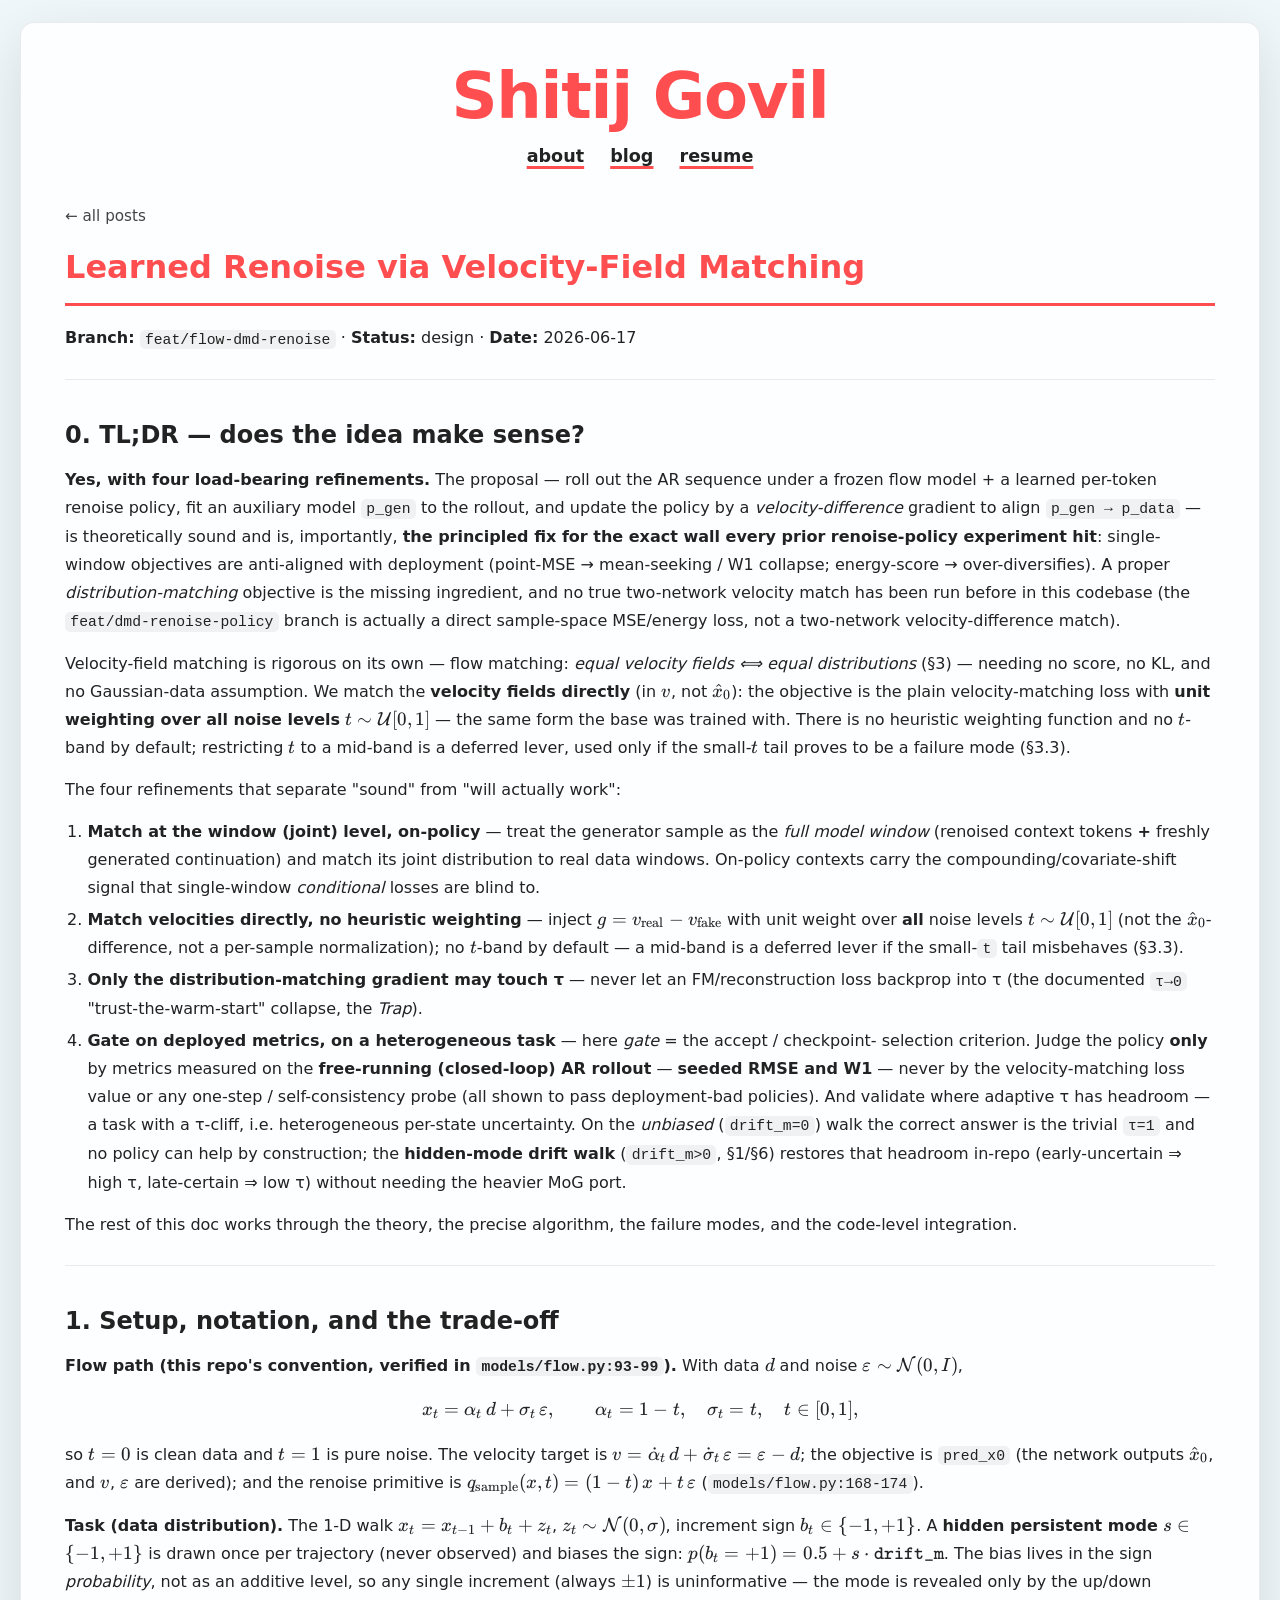
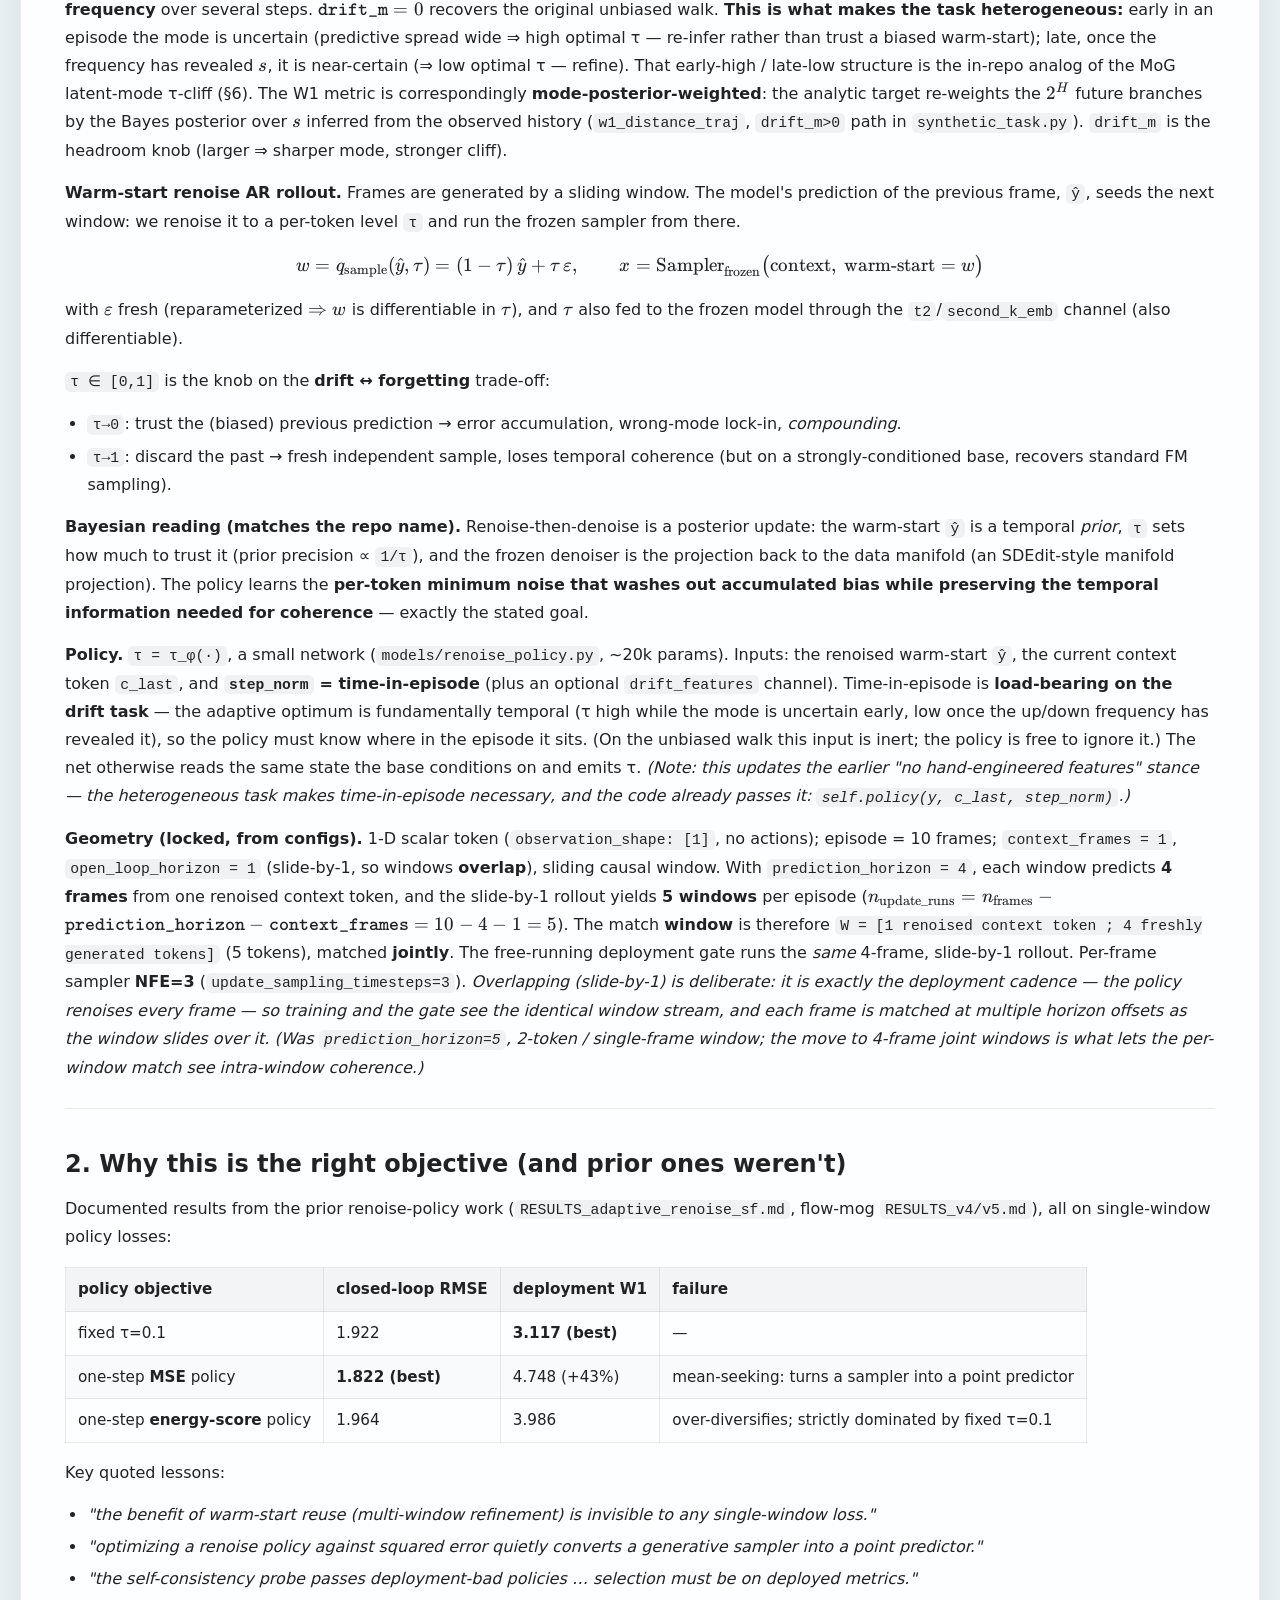
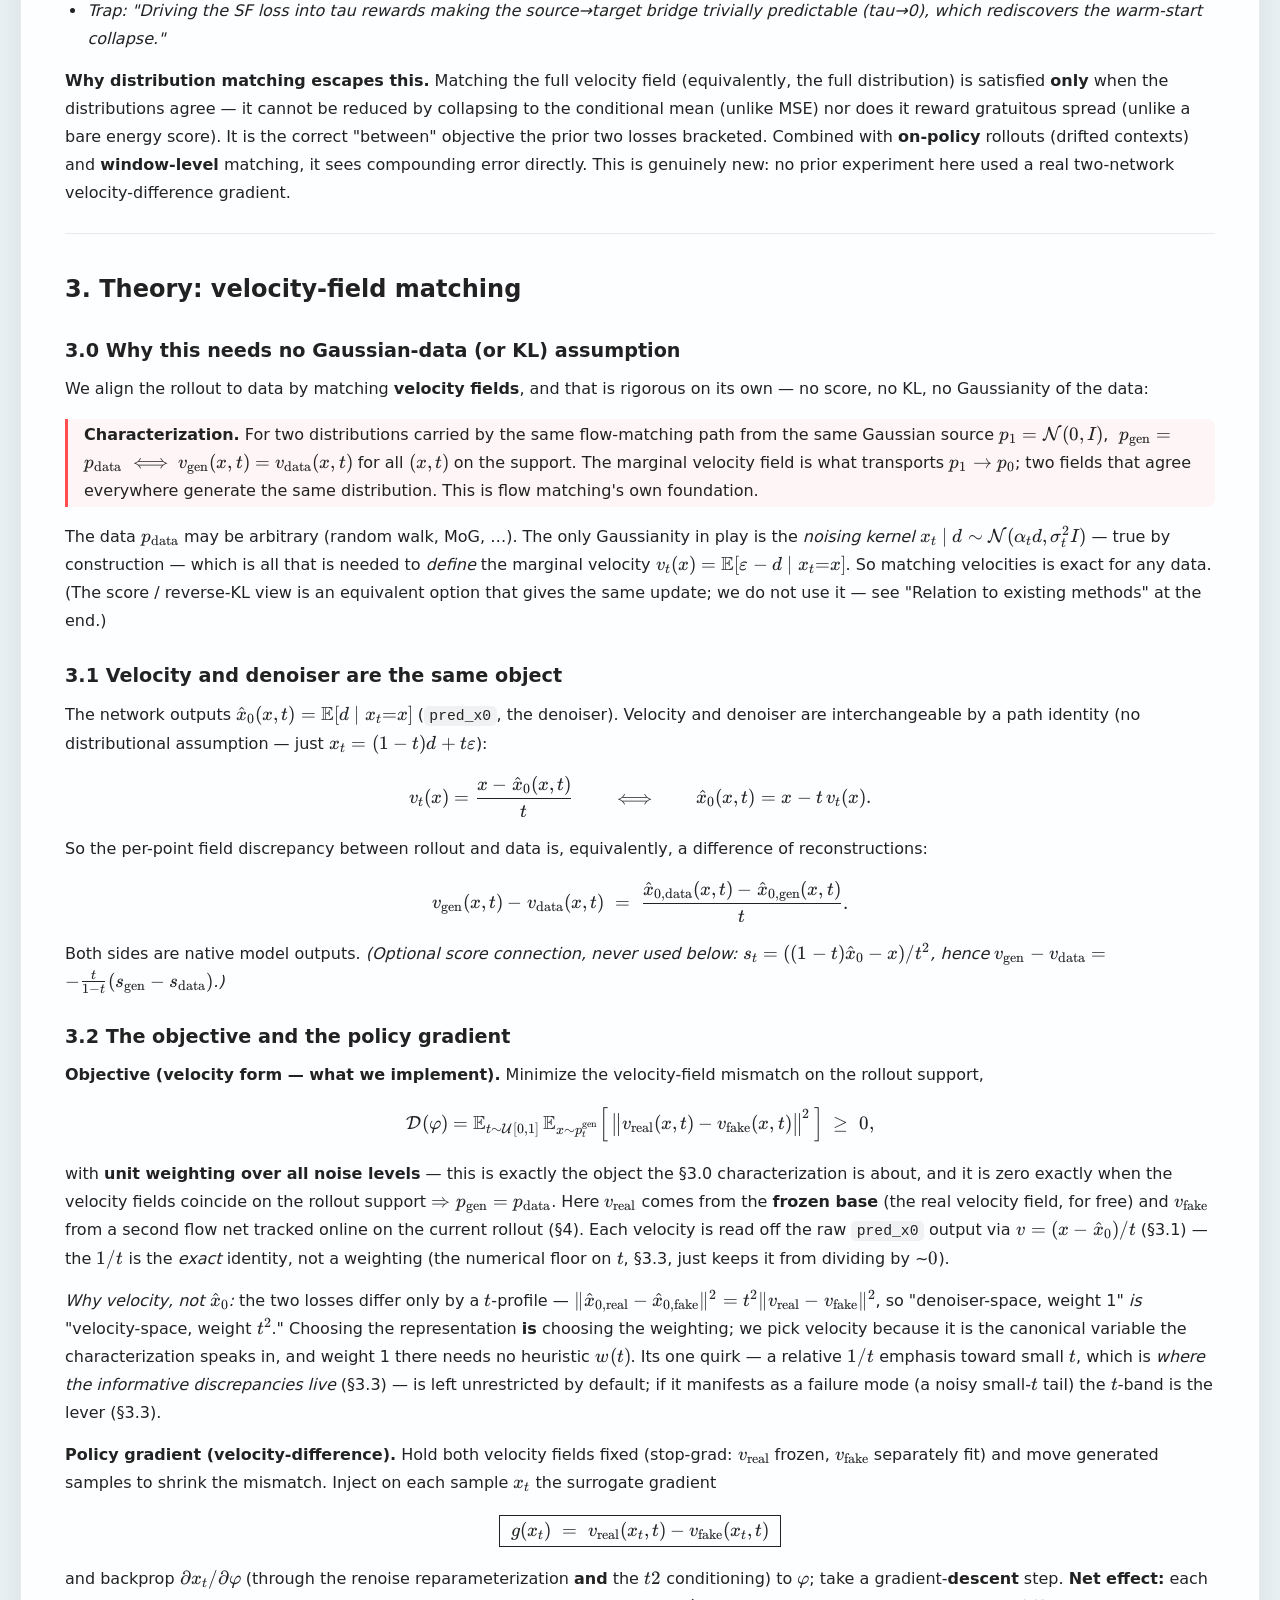
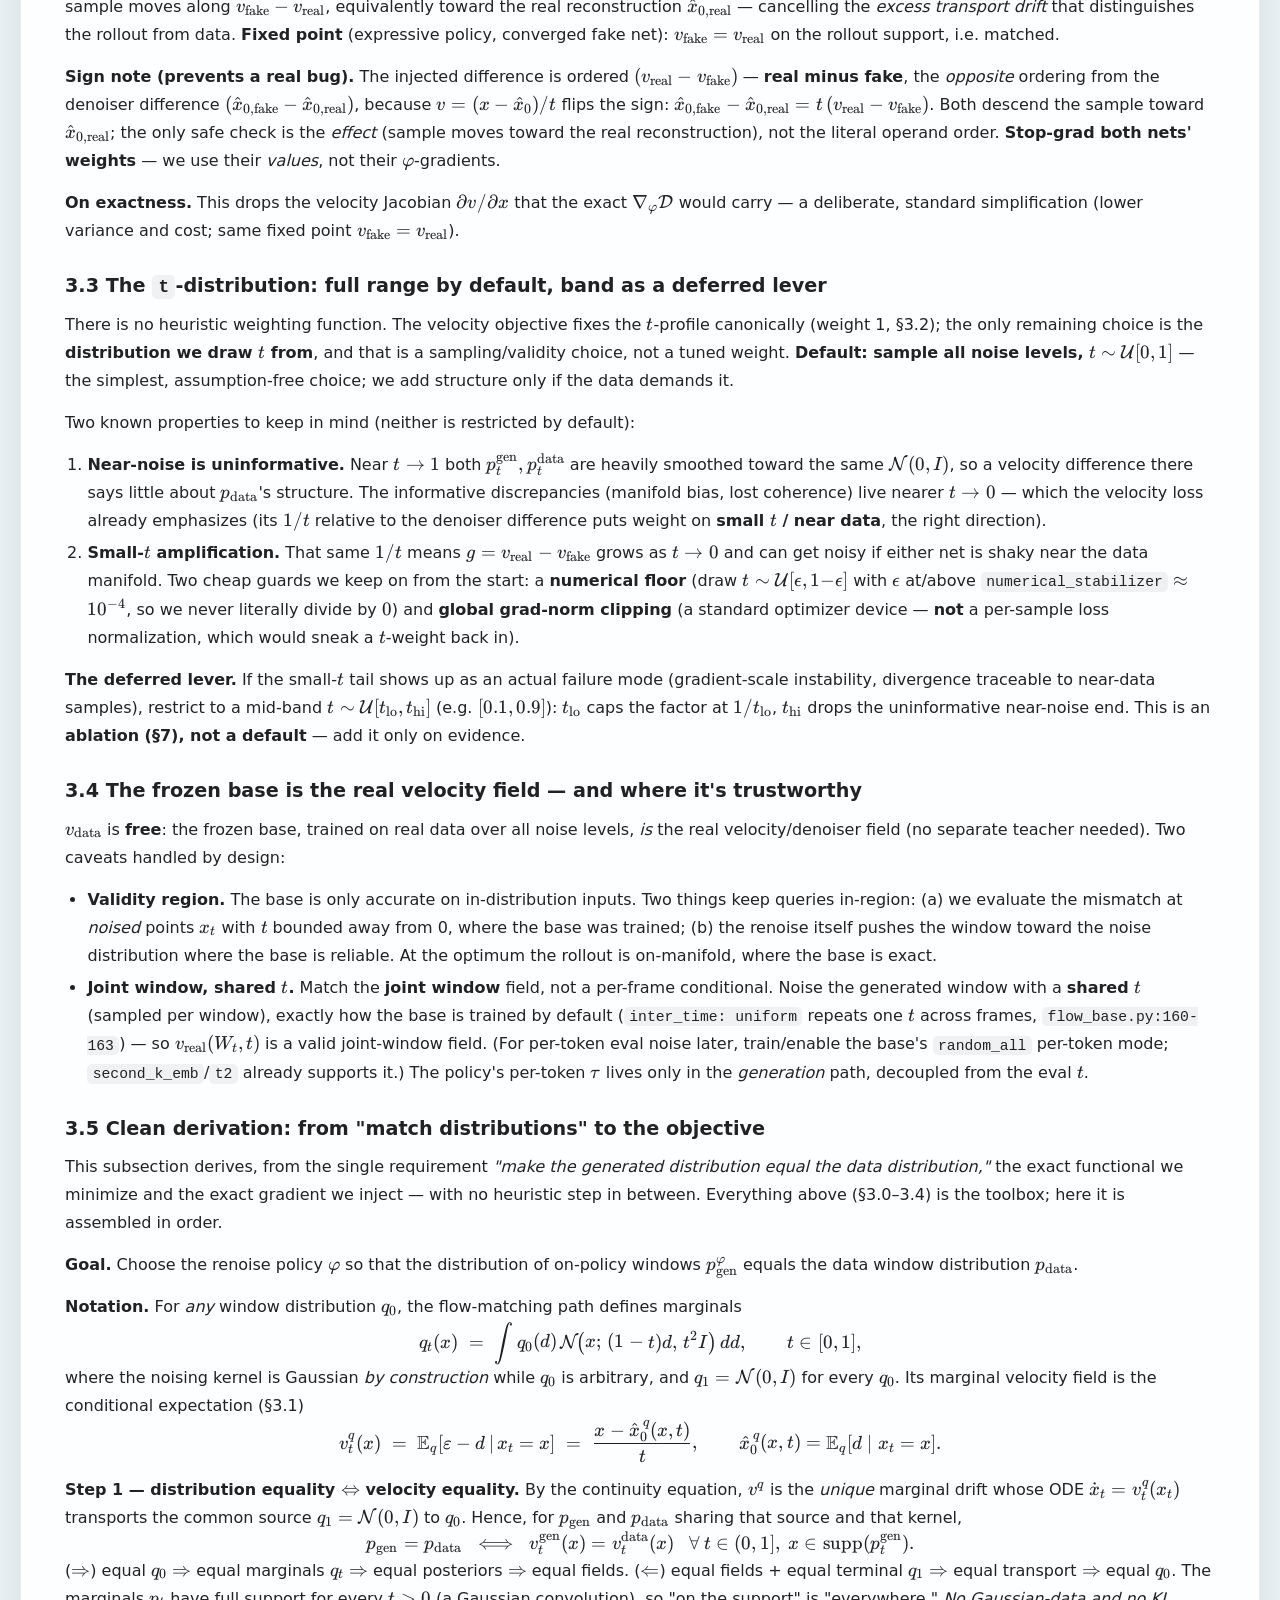
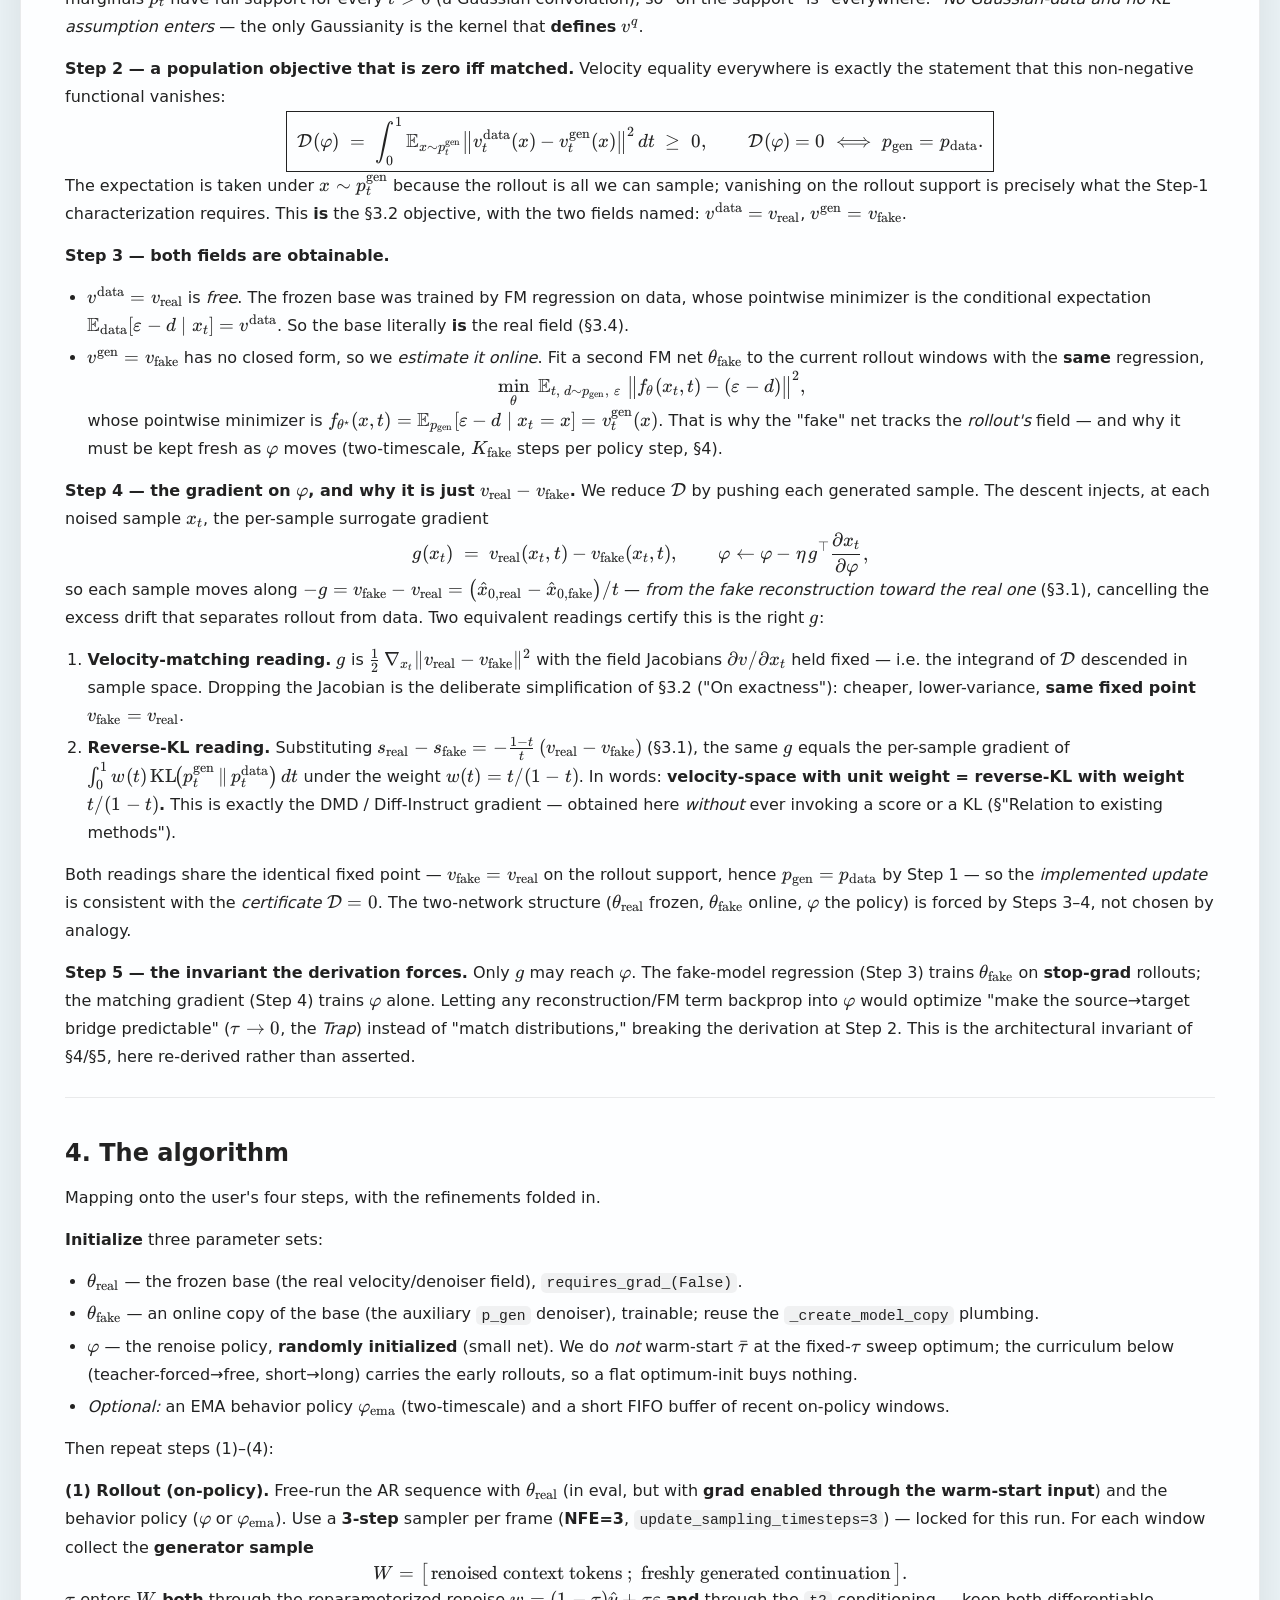
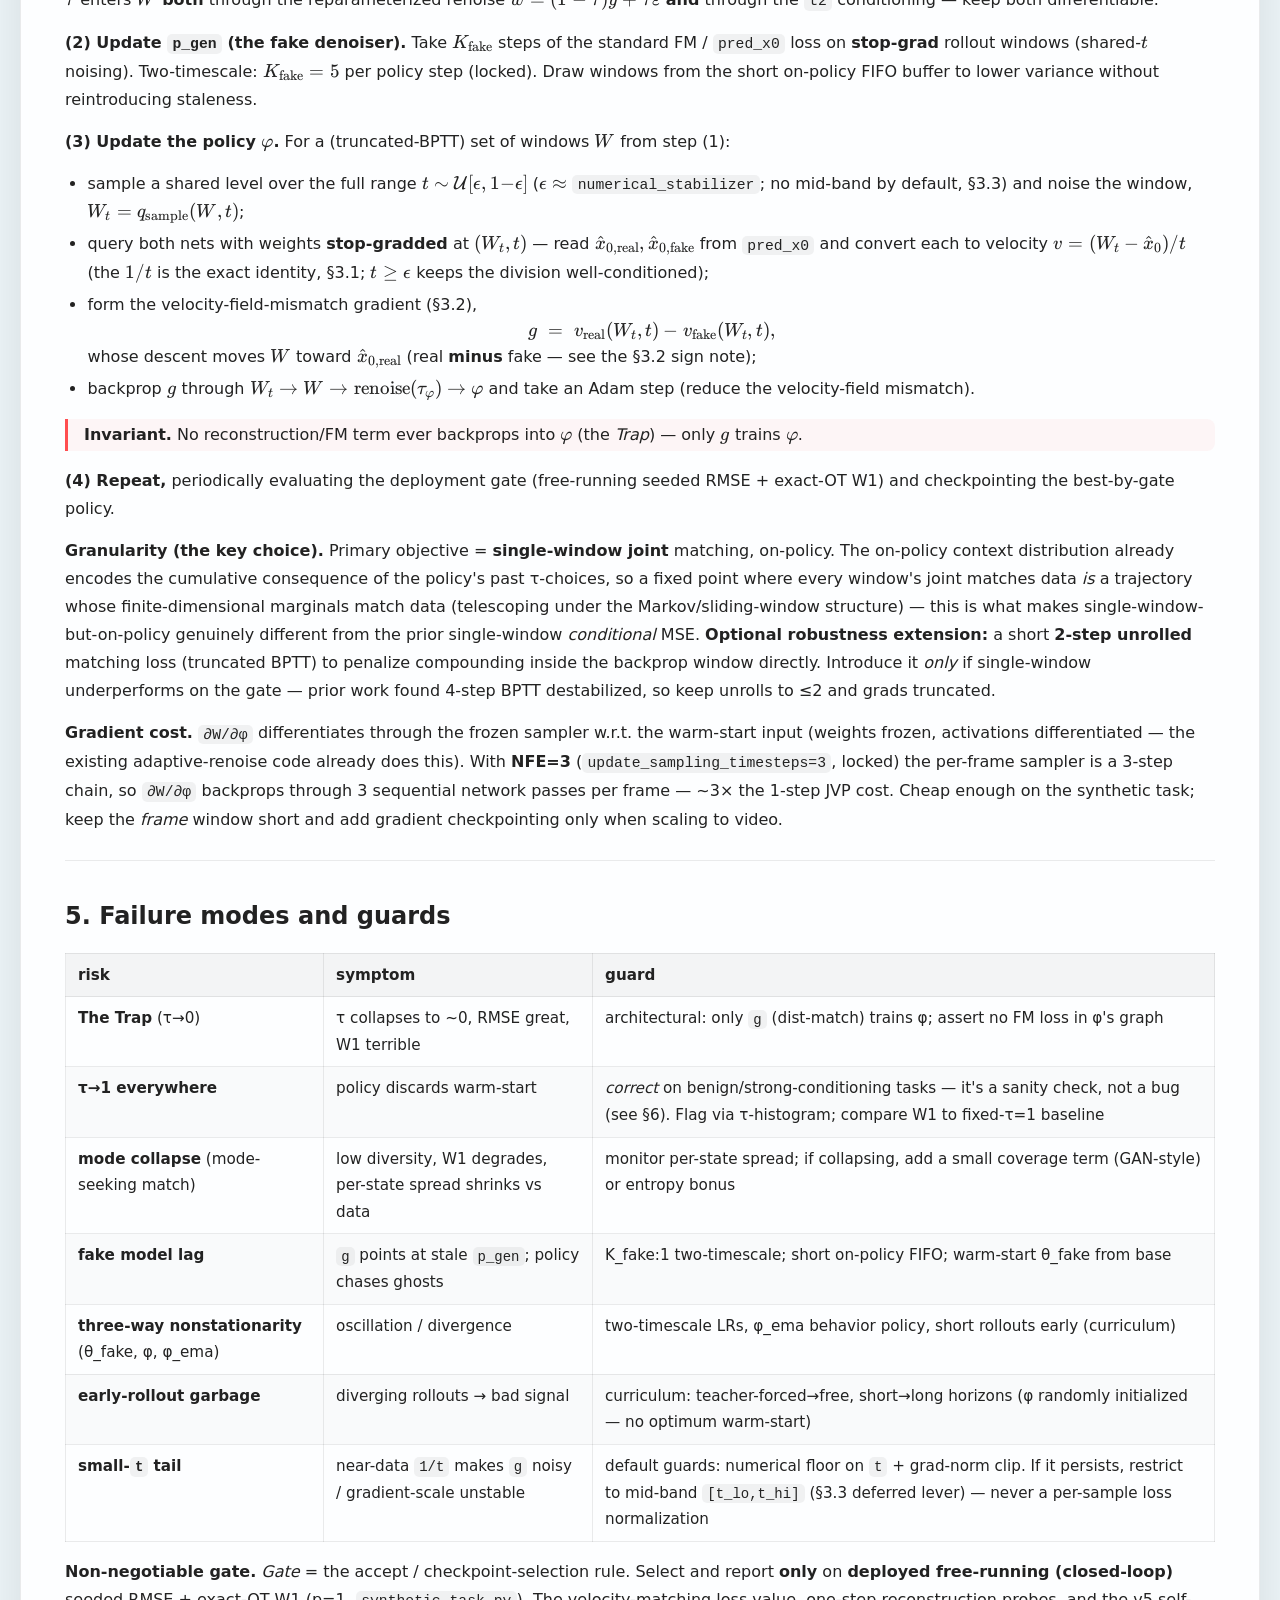
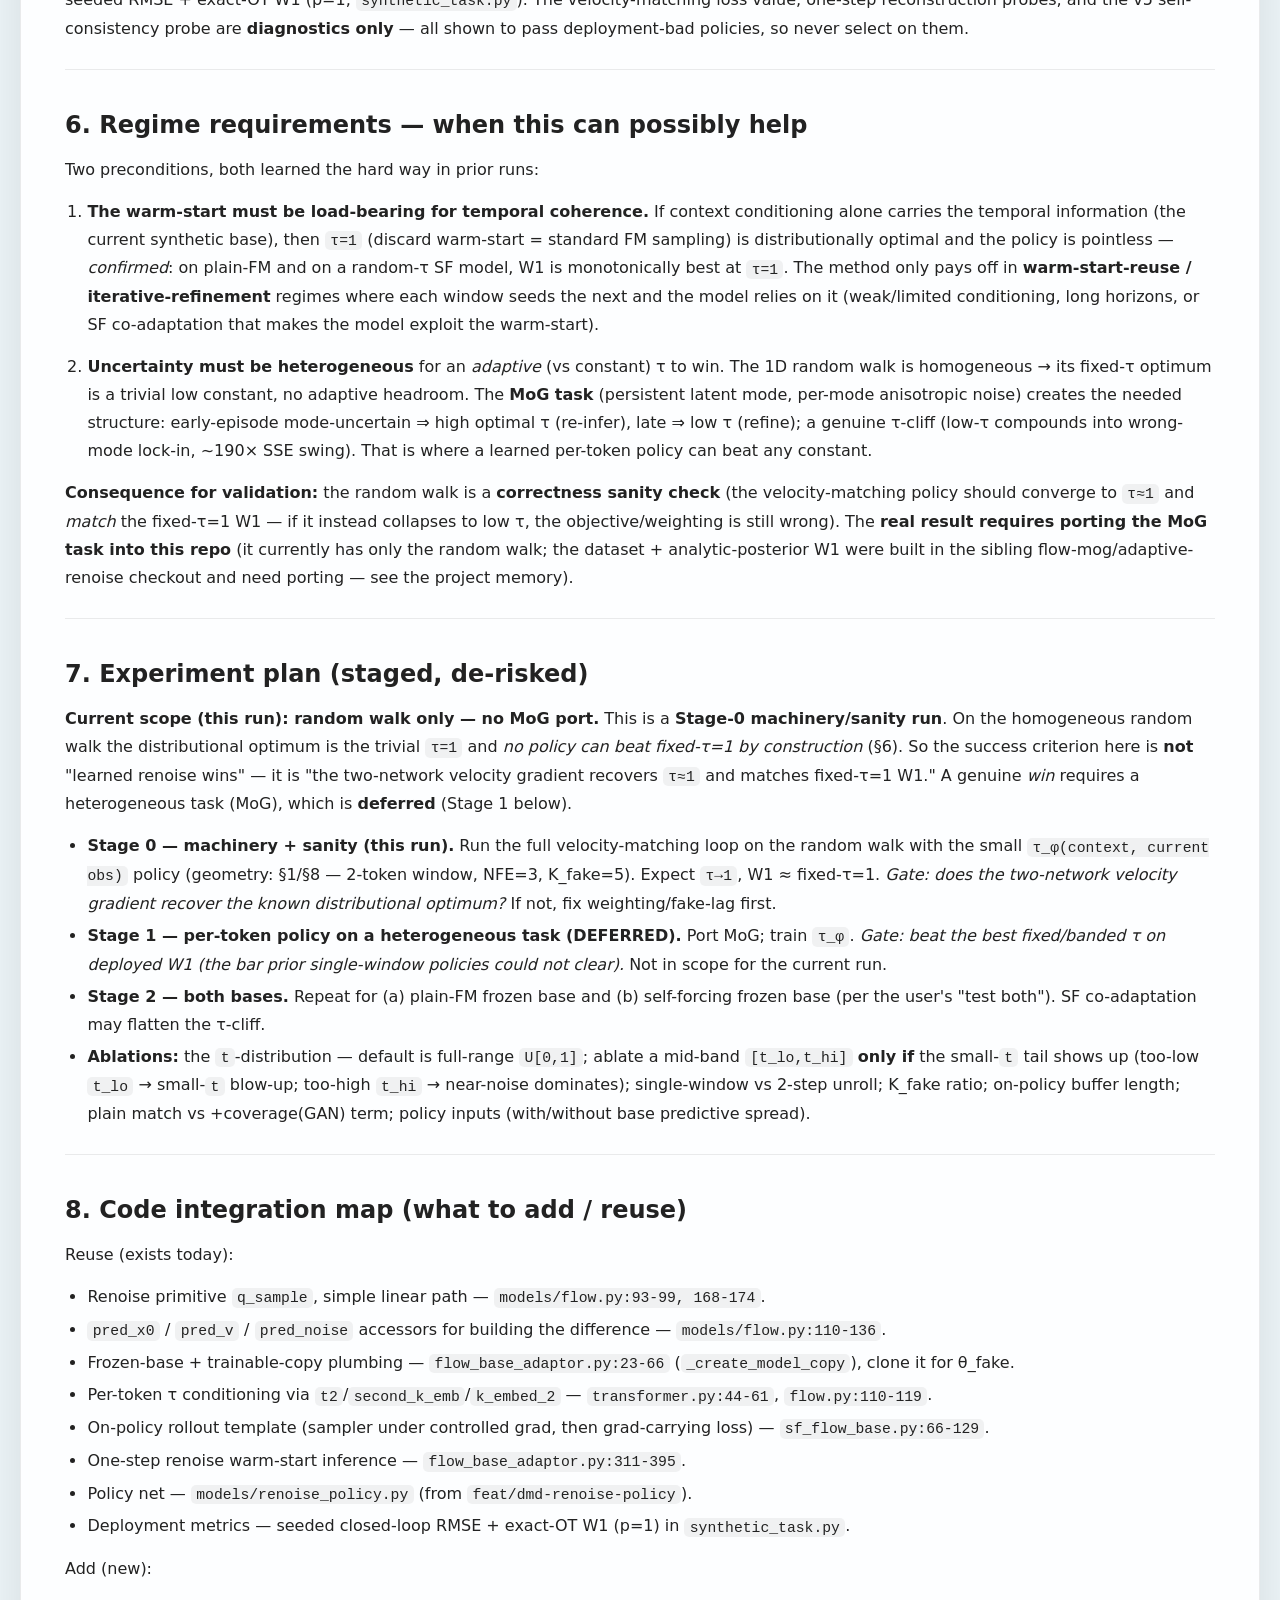
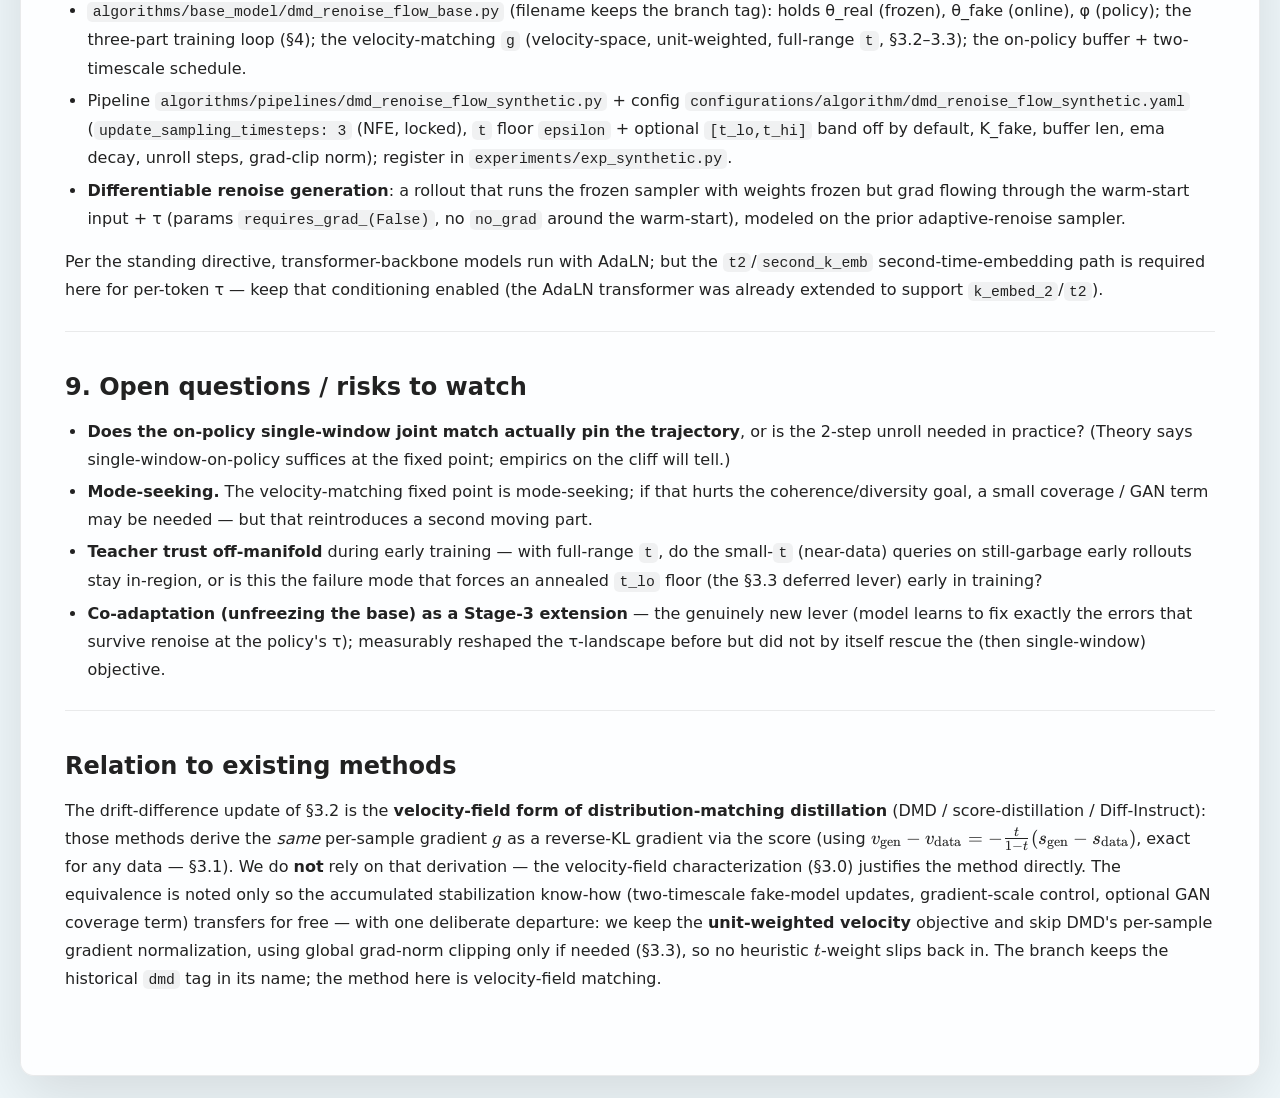
==== commit 74ee54f9: "sync: update DMD renoise design doc (2026-06-25 02:00:01)" ====
--- a/blog/dmd-renoise/index.html
+++ b/blog/dmd-renoise/index.html
@@ -90,8 +90,10 @@
 selection criterion. Judge the policy <strong>only</strong> by metrics measured on the <strong>free-running
 (closed-loop) AR rollout</strong> — <strong>seeded RMSE and W1</strong> — never by the velocity-matching loss value or
 any one-step / self-consistency probe (all shown to pass deployment-bad policies). And validate where
-adaptive τ has headroom (a MoG-style task with a τ-cliff), because on the benign random walk the
-correct answer is the trivial <code>τ=1</code> and <em>no</em> policy can help by construction.</li>
+adaptive τ has headroom — a task with a τ-cliff, i.e. heterogeneous per-state uncertainty. On the
+<em>unbiased</em> (<code>drift_m=0</code>) walk the correct answer is the trivial <code>τ=1</code> and no policy can help by
+construction; the <strong>hidden-mode drift walk</strong> (<code>drift_m&gt;0</code>, §1/§6) restores that headroom in-repo
+(early-uncertain ⇒ high τ, late-certain ⇒ low τ) without needing the heavier MoG port.</li>
 </ol>
 <p>The rest of this doc works through the theory, the precise algorithm, the failure modes, and the
 code-level integration.</p>
@@ -100,6 +102,17 @@
 <p><strong>Flow path (this repo&#39;s convention, verified in <code>models/flow.py:93-99</code>).</strong> With data <span class="katex"><span class="katex-mathml"><math xmlns="http://www.w3.org/1998/Math/MathML"><semantics><mrow><mi>d</mi></mrow><annotation encoding="application/x-tex">d</annotation></semantics></math></span><span class="katex-html" aria-hidden="true"><span class="base"><span class="strut" style="height:0.6944em;"></span><span class="mord mathnormal">d</span></span></span></span> and noise <span class="katex"><span class="katex-mathml"><math xmlns="http://www.w3.org/1998/Math/MathML"><semantics><mrow><mi>ε</mi><mo>∼</mo><mi mathvariant="script">N</mi><mo stretchy="false">(</mo><mn>0</mn><mo separator="true">,</mo><mi>I</mi><mo stretchy="false">)</mo></mrow><annotation encoding="application/x-tex">\varepsilon \sim \mathcal{N}(0,I)</annotation></semantics></math></span><span class="katex-html" aria-hidden="true"><span class="base"><span class="strut" style="height:0.4306em;"></span><span class="mord mathnormal">ε</span><span class="mspace" style="margin-right:0.2778em;"></span><span class="mrel">∼</span><span class="mspace" style="margin-right:0.2778em;"></span></span><span class="base"><span class="strut" style="height:1em;vertical-align:-0.25em;"></span><span class="mord mathcal" style="margin-right:0.1474em;">N</span><span class="mopen">(</span><span class="mord">0</span><span class="mpunct">,</span><span class="mspace" style="margin-right:0.1667em;"></span><span class="mord mathnormal" style="margin-right:0.0785em;">I</span><span class="mclose">)</span></span></span></span>,</p>
 <div class="math-block"><span class="katex-display"><span class="katex"><span class="katex-mathml"><math xmlns="http://www.w3.org/1998/Math/MathML" display="block"><semantics><mrow><msub><mi>x</mi><mi>t</mi></msub><mo>=</mo><msub><mi>α</mi><mi>t</mi></msub><mtext> </mtext><mi>d</mi><mo>+</mo><msub><mi>σ</mi><mi>t</mi></msub><mtext> </mtext><mi>ε</mi><mo separator="true">,</mo><mspace width="2em"/><msub><mi>α</mi><mi>t</mi></msub><mo>=</mo><mn>1</mn><mo>−</mo><mi>t</mi><mo separator="true">,</mo><mspace width="1em"/><msub><mi>σ</mi><mi>t</mi></msub><mo>=</mo><mi>t</mi><mo separator="true">,</mo><mspace width="1em"/><mi>t</mi><mo>∈</mo><mo stretchy="false">[</mo><mn>0</mn><mo separator="true">,</mo><mn>1</mn><mo stretchy="false">]</mo><mo separator="true">,</mo></mrow><annotation encoding="application/x-tex">x_t = \alpha_t\, d + \sigma_t\, \varepsilon, \qquad \alpha_t = 1-t,\quad \sigma_t = t,\quad t \in [0,1],</annotation></semantics></math></span><span class="katex-html" aria-hidden="true"><span class="base"><span class="strut" style="height:0.5806em;vertical-align:-0.15em;"></span><span class="mord"><span class="mord mathnormal">x</span><span class="msupsub"><span class="vlist-t vlist-t2"><span class="vlist-r"><span class="vlist" style="height:0.2806em;"><span style="top:-2.55em;margin-left:0em;margin-right:0.05em;"><span class="pstrut" style="height:2.7em;"></span><span class="sizing reset-size6 size3 mtight"><span class="mord mathnormal mtight">t</span></span></span></span><span class="vlist-s">​</span></span><span class="vlist-r"><span class="vlist" style="height:0.15em;"><span></span></span></span></span></span></span><span class="mspace" style="margin-right:0.2778em;"></span><span class="mrel">=</span><span class="mspace" style="margin-right:0.2778em;"></span></span><span class="base"><span class="strut" style="height:0.8444em;vertical-align:-0.15em;"></span><span class="mord"><span class="mord mathnormal" style="margin-right:0.0037em;">α</span><span class="msupsub"><span class="vlist-t vlist-t2"><span class="vlist-r"><span class="vlist" style="height:0.2806em;"><span style="top:-2.55em;margin-left:-0.0037em;margin-right:0.05em;"><span class="pstrut" style="height:2.7em;"></span><span class="sizing reset-size6 size3 mtight"><span class="mord mathnormal mtight">t</span></span></span></span><span class="vlist-s">​</span></span><span class="vlist-r"><span class="vlist" style="height:0.15em;"><span></span></span></span></span></span></span><span class="mspace" style="margin-right:0.1667em;"></span><span class="mord mathnormal">d</span><span class="mspace" style="margin-right:0.2222em;"></span><span class="mbin">+</span><span class="mspace" style="margin-right:0.2222em;"></span></span><span class="base"><span class="strut" style="height:0.625em;vertical-align:-0.1944em;"></span><span class="mord"><span class="mord mathnormal" style="margin-right:0.0359em;">σ</span><span class="msupsub"><span class="vlist-t vlist-t2"><span class="vlist-r"><span class="vlist" style="height:0.2806em;"><span style="top:-2.55em;margin-left:-0.0359em;margin-right:0.05em;"><span class="pstrut" style="height:2.7em;"></span><span class="sizing reset-size6 size3 mtight"><span class="mord mathnormal mtight">t</span></span></span></span><span class="vlist-s">​</span></span><span class="vlist-r"><span class="vlist" style="height:0.15em;"><span></span></span></span></span></span></span><span class="mspace" style="margin-right:0.1667em;"></span><span class="mord mathnormal">ε</span><span class="mpunct">,</span><span class="mspace" style="margin-right:2em;"></span><span class="mspace" style="margin-right:0.1667em;"></span><span class="mord"><span class="mord mathnormal" style="margin-right:0.0037em;">α</span><span class="msupsub"><span class="vlist-t vlist-t2"><span class="vlist-r"><span class="vlist" style="height:0.2806em;"><span style="top:-2.55em;margin-left:-0.0037em;margin-right:0.05em;"><span class="pstrut" style="height:2.7em;"></span><span class="sizing reset-size6 size3 mtight"><span class="mord mathnormal mtight">t</span></span></span></span><span class="vlist-s">​</span></span><span class="vlist-r"><span class="vlist" style="height:0.15em;"><span></span></span></span></span></span></span><span class="mspace" style="margin-right:0.2778em;"></span><span class="mrel">=</span><span class="mspace" style="margin-right:0.2778em;"></span></span><span class="base"><span class="strut" style="height:0.7278em;vertical-align:-0.0833em;"></span><span class="mord">1</span><span class="mspace" style="margin-right:0.2222em;"></span><span class="mbin">−</span><span class="mspace" style="margin-right:0.2222em;"></span></span><span class="base"><span class="strut" style="height:0.8095em;vertical-align:-0.1944em;"></span><span class="mord mathnormal">t</span><span class="mpunct">,</span><span class="mspace" style="margin-right:1em;"></span><span class="mspace" style="margin-right:0.1667em;"></span><span class="mord"><span class="mord mathnormal" style="margin-right:0.0359em;">σ</span><span class="msupsub"><span class="vlist-t vlist-t2"><span class="vlist-r"><span class="vlist" style="height:0.2806em;"><span style="top:-2.55em;margin-left:-0.0359em;margin-right:0.05em;"><span class="pstrut" style="height:2.7em;"></span><span class="sizing reset-size6 size3 mtight"><span class="mord mathnormal mtight">t</span></span></span></span><span class="vlist-s">​</span></span><span class="vlist-r"><span class="vlist" style="height:0.15em;"><span></span></span></span></span></span></span><span class="mspace" style="margin-right:0.2778em;"></span><span class="mrel">=</span><span class="mspace" style="margin-right:0.2778em;"></span></span><span class="base"><span class="strut" style="height:0.8095em;vertical-align:-0.1944em;"></span><span class="mord mathnormal">t</span><span class="mpunct">,</span><span class="mspace" style="margin-right:1em;"></span><span class="mspace" style="margin-right:0.1667em;"></span><span class="mord mathnormal">t</span><span class="mspace" style="margin-right:0.2778em;"></span><span class="mrel">∈</span><span class="mspace" style="margin-right:0.2778em;"></span></span><span class="base"><span class="strut" style="height:1em;vertical-align:-0.25em;"></span><span class="mopen">[</span><span class="mord">0</span><span class="mpunct">,</span><span class="mspace" style="margin-right:0.1667em;"></span><span class="mord">1</span><span class="mclose">]</span><span class="mpunct">,</span></span></span></span></span></div>
 <p>so <span class="katex"><span class="katex-mathml"><math xmlns="http://www.w3.org/1998/Math/MathML"><semantics><mrow><mi>t</mi><mo>=</mo><mn>0</mn></mrow><annotation encoding="application/x-tex">t=0</annotation></semantics></math></span><span class="katex-html" aria-hidden="true"><span class="base"><span class="strut" style="height:0.6151em;"></span><span class="mord mathnormal">t</span><span class="mspace" style="margin-right:0.2778em;"></span><span class="mrel">=</span><span class="mspace" style="margin-right:0.2778em;"></span></span><span class="base"><span class="strut" style="height:0.6444em;"></span><span class="mord">0</span></span></span></span> is clean data and <span class="katex"><span class="katex-mathml"><math xmlns="http://www.w3.org/1998/Math/MathML"><semantics><mrow><mi>t</mi><mo>=</mo><mn>1</mn></mrow><annotation encoding="application/x-tex">t=1</annotation></semantics></math></span><span class="katex-html" aria-hidden="true"><span class="base"><span class="strut" style="height:0.6151em;"></span><span class="mord mathnormal">t</span><span class="mspace" style="margin-right:0.2778em;"></span><span class="mrel">=</span><span class="mspace" style="margin-right:0.2778em;"></span></span><span class="base"><span class="strut" style="height:0.6444em;"></span><span class="mord">1</span></span></span></span> is pure noise. The velocity target is <span class="katex"><span class="katex-mathml"><math xmlns="http://www.w3.org/1998/Math/MathML"><semantics><mrow><mi>v</mi><mo>=</mo><msub><mover accent="true"><mi>α</mi><mo>˙</mo></mover><mi>t</mi></msub><mtext> </mtext><mi>d</mi><mo>+</mo><msub><mover accent="true"><mi>σ</mi><mo>˙</mo></mover><mi>t</mi></msub><mtext> </mtext><mi>ε</mi><mo>=</mo><mi>ε</mi><mo>−</mo><mi>d</mi></mrow><annotation encoding="application/x-tex">v = \dot\alpha_t\, d + \dot\sigma_t\, \varepsilon = \varepsilon - d</annotation></semantics></math></span><span class="katex-html" aria-hidden="true"><span class="base"><span class="strut" style="height:0.4306em;"></span><span class="mord mathnormal" style="margin-right:0.0359em;">v</span><span class="mspace" style="margin-right:0.2778em;"></span><span class="mrel">=</span><span class="mspace" style="margin-right:0.2778em;"></span></span><span class="base"><span class="strut" style="height:0.8444em;vertical-align:-0.15em;"></span><span class="mord"><span class="mord accent"><span class="vlist-t"><span class="vlist-r"><span class="vlist" style="height:0.6679em;"><span style="top:-3em;"><span class="pstrut" style="height:3em;"></span><span class="mord mathnormal" style="margin-right:0.0037em;">α</span></span><span style="top:-3em;"><span class="pstrut" style="height:3em;"></span><span class="accent-body" style="left:-0.1111em;"><span class="mord">˙</span></span></span></span></span></span></span><span class="msupsub"><span class="vlist-t vlist-t2"><span class="vlist-r"><span class="vlist" style="height:0.2806em;"><span style="top:-2.55em;margin-left:-0.0037em;margin-right:0.05em;"><span class="pstrut" style="height:2.7em;"></span><span class="sizing reset-size6 size3 mtight"><span class="mord mathnormal mtight">t</span></span></span></span><span class="vlist-s">​</span></span><span class="vlist-r"><span class="vlist" style="height:0.15em;"><span></span></span></span></span></span></span><span class="mspace" style="margin-right:0.1667em;"></span><span class="mord mathnormal">d</span><span class="mspace" style="margin-right:0.2222em;"></span><span class="mbin">+</span><span class="mspace" style="margin-right:0.2222em;"></span></span><span class="base"><span class="strut" style="height:0.8179em;vertical-align:-0.15em;"></span><span class="mord"><span class="mord accent"><span class="vlist-t"><span class="vlist-r"><span class="vlist" style="height:0.6679em;"><span style="top:-3em;"><span class="pstrut" style="height:3em;"></span><span class="mord mathnormal" style="margin-right:0.0359em;">σ</span></span><span style="top:-3em;"><span class="pstrut" style="height:3em;"></span><span class="accent-body" style="left:-0.1389em;"><span class="mord">˙</span></span></span></span></span></span></span><span class="msupsub"><span class="vlist-t vlist-t2"><span class="vlist-r"><span class="vlist" style="height:0.2806em;"><span style="top:-2.55em;margin-left:-0.0359em;margin-right:0.05em;"><span class="pstrut" style="height:2.7em;"></span><span class="sizing reset-size6 size3 mtight"><span class="mord mathnormal mtight">t</span></span></span></span><span class="vlist-s">​</span></span><span class="vlist-r"><span class="vlist" style="height:0.15em;"><span></span></span></span></span></span></span><span class="mspace" style="margin-right:0.1667em;"></span><span class="mord mathnormal">ε</span><span class="mspace" style="margin-right:0.2778em;"></span><span class="mrel">=</span><span class="mspace" style="margin-right:0.2778em;"></span></span><span class="base"><span class="strut" style="height:0.6667em;vertical-align:-0.0833em;"></span><span class="mord mathnormal">ε</span><span class="mspace" style="margin-right:0.2222em;"></span><span class="mbin">−</span><span class="mspace" style="margin-right:0.2222em;"></span></span><span class="base"><span class="strut" style="height:0.6944em;"></span><span class="mord mathnormal">d</span></span></span></span>; the objective is <code>pred_x0</code> (the network outputs <span class="katex"><span class="katex-mathml"><math xmlns="http://www.w3.org/1998/Math/MathML"><semantics><mrow><msub><mover accent="true"><mi>x</mi><mo>^</mo></mover><mn>0</mn></msub></mrow><annotation encoding="application/x-tex">\hat x_0</annotation></semantics></math></span><span class="katex-html" aria-hidden="true"><span class="base"><span class="strut" style="height:0.8444em;vertical-align:-0.15em;"></span><span class="mord"><span class="mord accent"><span class="vlist-t"><span class="vlist-r"><span class="vlist" style="height:0.6944em;"><span style="top:-3em;"><span class="pstrut" style="height:3em;"></span><span class="mord mathnormal">x</span></span><span style="top:-3em;"><span class="pstrut" style="height:3em;"></span><span class="accent-body" style="left:-0.2222em;"><span class="mord">^</span></span></span></span></span></span></span><span class="msupsub"><span class="vlist-t vlist-t2"><span class="vlist-r"><span class="vlist" style="height:0.3011em;"><span style="top:-2.55em;margin-left:0em;margin-right:0.05em;"><span class="pstrut" style="height:2.7em;"></span><span class="sizing reset-size6 size3 mtight"><span class="mord mtight">0</span></span></span></span><span class="vlist-s">​</span></span><span class="vlist-r"><span class="vlist" style="height:0.15em;"><span></span></span></span></span></span></span></span></span></span>, and <span class="katex"><span class="katex-mathml"><math xmlns="http://www.w3.org/1998/Math/MathML"><semantics><mrow><mi>v</mi></mrow><annotation encoding="application/x-tex">v</annotation></semantics></math></span><span class="katex-html" aria-hidden="true"><span class="base"><span class="strut" style="height:0.4306em;"></span><span class="mord mathnormal" style="margin-right:0.0359em;">v</span></span></span></span>, <span class="katex"><span class="katex-mathml"><math xmlns="http://www.w3.org/1998/Math/MathML"><semantics><mrow><mi>ε</mi></mrow><annotation encoding="application/x-tex">\varepsilon</annotation></semantics></math></span><span class="katex-html" aria-hidden="true"><span class="base"><span class="strut" style="height:0.4306em;"></span><span class="mord mathnormal">ε</span></span></span></span> are derived); and the renoise primitive is <span class="katex"><span class="katex-mathml"><math xmlns="http://www.w3.org/1998/Math/MathML"><semantics><mrow><msub><mi>q</mi><mtext>sample</mtext></msub><mo stretchy="false">(</mo><mi>x</mi><mo separator="true">,</mo><mi>t</mi><mo stretchy="false">)</mo><mo>=</mo><mo stretchy="false">(</mo><mn>1</mn><mo>−</mo><mi>t</mi><mo stretchy="false">)</mo><mtext> </mtext><mi>x</mi><mo>+</mo><mi>t</mi><mtext> </mtext><mi>ε</mi></mrow><annotation encoding="application/x-tex">q_{\text{sample}}(x, t) = (1-t)\,x + t\,\varepsilon</annotation></semantics></math></span><span class="katex-html" aria-hidden="true"><span class="base"><span class="strut" style="height:1.0361em;vertical-align:-0.2861em;"></span><span class="mord"><span class="mord mathnormal" style="margin-right:0.0359em;">q</span><span class="msupsub"><span class="vlist-t vlist-t2"><span class="vlist-r"><span class="vlist" style="height:0.3361em;"><span style="top:-2.55em;margin-left:-0.0359em;margin-right:0.05em;"><span class="pstrut" style="height:2.7em;"></span><span class="sizing reset-size6 size3 mtight"><span class="mord mtight"><span class="mord text mtight"><span class="mord mtight">sample</span></span></span></span></span></span><span class="vlist-s">​</span></span><span class="vlist-r"><span class="vlist" style="height:0.2861em;"><span></span></span></span></span></span></span><span class="mopen">(</span><span class="mord mathnormal">x</span><span class="mpunct">,</span><span class="mspace" style="margin-right:0.1667em;"></span><span class="mord mathnormal">t</span><span class="mclose">)</span><span class="mspace" style="margin-right:0.2778em;"></span><span class="mrel">=</span><span class="mspace" style="margin-right:0.2778em;"></span></span><span class="base"><span class="strut" style="height:1em;vertical-align:-0.25em;"></span><span class="mopen">(</span><span class="mord">1</span><span class="mspace" style="margin-right:0.2222em;"></span><span class="mbin">−</span><span class="mspace" style="margin-right:0.2222em;"></span></span><span class="base"><span class="strut" style="height:1em;vertical-align:-0.25em;"></span><span class="mord mathnormal">t</span><span class="mclose">)</span><span class="mspace" style="margin-right:0.1667em;"></span><span class="mord mathnormal">x</span><span class="mspace" style="margin-right:0.2222em;"></span><span class="mbin">+</span><span class="mspace" style="margin-right:0.2222em;"></span></span><span class="base"><span class="strut" style="height:0.6151em;"></span><span class="mord mathnormal">t</span><span class="mspace" style="margin-right:0.1667em;"></span><span class="mord mathnormal">ε</span></span></span></span> (<code>models/flow.py:168-174</code>).</p>
+<p><strong>Task (data distribution).</strong> The 1-D walk <span class="katex"><span class="katex-mathml"><math xmlns="http://www.w3.org/1998/Math/MathML"><semantics><mrow><msub><mi>x</mi><mi>t</mi></msub><mo>=</mo><msub><mi>x</mi><mrow><mi>t</mi><mo>−</mo><mn>1</mn></mrow></msub><mo>+</mo><msub><mi>b</mi><mi>t</mi></msub><mo>+</mo><msub><mi>z</mi><mi>t</mi></msub></mrow><annotation encoding="application/x-tex">x_t = x_{t-1} + b_t + z_t</annotation></semantics></math></span><span class="katex-html" aria-hidden="true"><span class="base"><span class="strut" style="height:0.5806em;vertical-align:-0.15em;"></span><span class="mord"><span class="mord mathnormal">x</span><span class="msupsub"><span class="vlist-t vlist-t2"><span class="vlist-r"><span class="vlist" style="height:0.2806em;"><span style="top:-2.55em;margin-left:0em;margin-right:0.05em;"><span class="pstrut" style="height:2.7em;"></span><span class="sizing reset-size6 size3 mtight"><span class="mord mathnormal mtight">t</span></span></span></span><span class="vlist-s">​</span></span><span class="vlist-r"><span class="vlist" style="height:0.15em;"><span></span></span></span></span></span></span><span class="mspace" style="margin-right:0.2778em;"></span><span class="mrel">=</span><span class="mspace" style="margin-right:0.2778em;"></span></span><span class="base"><span class="strut" style="height:0.7917em;vertical-align:-0.2083em;"></span><span class="mord"><span class="mord mathnormal">x</span><span class="msupsub"><span class="vlist-t vlist-t2"><span class="vlist-r"><span class="vlist" style="height:0.3011em;"><span style="top:-2.55em;margin-left:0em;margin-right:0.05em;"><span class="pstrut" style="height:2.7em;"></span><span class="sizing reset-size6 size3 mtight"><span class="mord mtight"><span class="mord mathnormal mtight">t</span><span class="mbin mtight">−</span><span class="mord mtight">1</span></span></span></span></span><span class="vlist-s">​</span></span><span class="vlist-r"><span class="vlist" style="height:0.2083em;"><span></span></span></span></span></span></span><span class="mspace" style="margin-right:0.2222em;"></span><span class="mbin">+</span><span class="mspace" style="margin-right:0.2222em;"></span></span><span class="base"><span class="strut" style="height:0.8444em;vertical-align:-0.15em;"></span><span class="mord"><span class="mord mathnormal">b</span><span class="msupsub"><span class="vlist-t vlist-t2"><span class="vlist-r"><span class="vlist" style="height:0.2806em;"><span style="top:-2.55em;margin-left:0em;margin-right:0.05em;"><span class="pstrut" style="height:2.7em;"></span><span class="sizing reset-size6 size3 mtight"><span class="mord mathnormal mtight">t</span></span></span></span><span class="vlist-s">​</span></span><span class="vlist-r"><span class="vlist" style="height:0.15em;"><span></span></span></span></span></span></span><span class="mspace" style="margin-right:0.2222em;"></span><span class="mbin">+</span><span class="mspace" style="margin-right:0.2222em;"></span></span><span class="base"><span class="strut" style="height:0.5806em;vertical-align:-0.15em;"></span><span class="mord"><span class="mord mathnormal" style="margin-right:0.044em;">z</span><span class="msupsub"><span class="vlist-t vlist-t2"><span class="vlist-r"><span class="vlist" style="height:0.2806em;"><span style="top:-2.55em;margin-left:-0.044em;margin-right:0.05em;"><span class="pstrut" style="height:2.7em;"></span><span class="sizing reset-size6 size3 mtight"><span class="mord mathnormal mtight">t</span></span></span></span><span class="vlist-s">​</span></span><span class="vlist-r"><span class="vlist" style="height:0.15em;"><span></span></span></span></span></span></span></span></span></span>, <span class="katex"><span class="katex-mathml"><math xmlns="http://www.w3.org/1998/Math/MathML"><semantics><mrow><msub><mi>z</mi><mi>t</mi></msub><mo>∼</mo><mi mathvariant="script">N</mi><mo stretchy="false">(</mo><mn>0</mn><mo separator="true">,</mo><mi>σ</mi><mo stretchy="false">)</mo></mrow><annotation encoding="application/x-tex">z_t\sim\mathcal N(0,\sigma)</annotation></semantics></math></span><span class="katex-html" aria-hidden="true"><span class="base"><span class="strut" style="height:0.5806em;vertical-align:-0.15em;"></span><span class="mord"><span class="mord mathnormal" style="margin-right:0.044em;">z</span><span class="msupsub"><span class="vlist-t vlist-t2"><span class="vlist-r"><span class="vlist" style="height:0.2806em;"><span style="top:-2.55em;margin-left:-0.044em;margin-right:0.05em;"><span class="pstrut" style="height:2.7em;"></span><span class="sizing reset-size6 size3 mtight"><span class="mord mathnormal mtight">t</span></span></span></span><span class="vlist-s">​</span></span><span class="vlist-r"><span class="vlist" style="height:0.15em;"><span></span></span></span></span></span></span><span class="mspace" style="margin-right:0.2778em;"></span><span class="mrel">∼</span><span class="mspace" style="margin-right:0.2778em;"></span></span><span class="base"><span class="strut" style="height:1em;vertical-align:-0.25em;"></span><span class="mord mathcal" style="margin-right:0.1474em;">N</span><span class="mopen">(</span><span class="mord">0</span><span class="mpunct">,</span><span class="mspace" style="margin-right:0.1667em;"></span><span class="mord mathnormal" style="margin-right:0.0359em;">σ</span><span class="mclose">)</span></span></span></span>, increment sign
+<span class="katex"><span class="katex-mathml"><math xmlns="http://www.w3.org/1998/Math/MathML"><semantics><mrow><msub><mi>b</mi><mi>t</mi></msub><mo>∈</mo><mo stretchy="false">{</mo><mo>−</mo><mn>1</mn><mo separator="true">,</mo><mo>+</mo><mn>1</mn><mo stretchy="false">}</mo></mrow><annotation encoding="application/x-tex">b_t\in\{-1,+1\}</annotation></semantics></math></span><span class="katex-html" aria-hidden="true"><span class="base"><span class="strut" style="height:0.8444em;vertical-align:-0.15em;"></span><span class="mord"><span class="mord mathnormal">b</span><span class="msupsub"><span class="vlist-t vlist-t2"><span class="vlist-r"><span class="vlist" style="height:0.2806em;"><span style="top:-2.55em;margin-left:0em;margin-right:0.05em;"><span class="pstrut" style="height:2.7em;"></span><span class="sizing reset-size6 size3 mtight"><span class="mord mathnormal mtight">t</span></span></span></span><span class="vlist-s">​</span></span><span class="vlist-r"><span class="vlist" style="height:0.15em;"><span></span></span></span></span></span></span><span class="mspace" style="margin-right:0.2778em;"></span><span class="mrel">∈</span><span class="mspace" style="margin-right:0.2778em;"></span></span><span class="base"><span class="strut" style="height:1em;vertical-align:-0.25em;"></span><span class="mopen">{</span><span class="mord">−</span><span class="mord">1</span><span class="mpunct">,</span><span class="mspace" style="margin-right:0.1667em;"></span><span class="mord">+</span><span class="mord">1</span><span class="mclose">}</span></span></span></span>. A <strong>hidden persistent mode</strong> <span class="katex"><span class="katex-mathml"><math xmlns="http://www.w3.org/1998/Math/MathML"><semantics><mrow><mi>s</mi><mo>∈</mo><mo stretchy="false">{</mo><mo>−</mo><mn>1</mn><mo separator="true">,</mo><mo>+</mo><mn>1</mn><mo stretchy="false">}</mo></mrow><annotation encoding="application/x-tex">s\in\{-1,+1\}</annotation></semantics></math></span><span class="katex-html" aria-hidden="true"><span class="base"><span class="strut" style="height:0.5782em;vertical-align:-0.0391em;"></span><span class="mord mathnormal">s</span><span class="mspace" style="margin-right:0.2778em;"></span><span class="mrel">∈</span><span class="mspace" style="margin-right:0.2778em;"></span></span><span class="base"><span class="strut" style="height:1em;vertical-align:-0.25em;"></span><span class="mopen">{</span><span class="mord">−</span><span class="mord">1</span><span class="mpunct">,</span><span class="mspace" style="margin-right:0.1667em;"></span><span class="mord">+</span><span class="mord">1</span><span class="mclose">}</span></span></span></span> is drawn once per trajectory (never observed)
+and biases the sign: <span class="katex"><span class="katex-mathml"><math xmlns="http://www.w3.org/1998/Math/MathML"><semantics><mrow><mi>p</mi><mo stretchy="false">(</mo><msub><mi>b</mi><mi>t</mi></msub><mo>=</mo><mo>+</mo><mn>1</mn><mo stretchy="false">)</mo><mo>=</mo><mn>0.5</mn><mo>+</mo><mi>s</mi><mo>⋅</mo><mtext mathvariant="monospace">drift_m</mtext></mrow><annotation encoding="application/x-tex">p(b_t=+1)=0.5 + s\cdot\texttt{drift\_m}</annotation></semantics></math></span><span class="katex-html" aria-hidden="true"><span class="base"><span class="strut" style="height:1em;vertical-align:-0.25em;"></span><span class="mord mathnormal">p</span><span class="mopen">(</span><span class="mord"><span class="mord mathnormal">b</span><span class="msupsub"><span class="vlist-t vlist-t2"><span class="vlist-r"><span class="vlist" style="height:0.2806em;"><span style="top:-2.55em;margin-left:0em;margin-right:0.05em;"><span class="pstrut" style="height:2.7em;"></span><span class="sizing reset-size6 size3 mtight"><span class="mord mathnormal mtight">t</span></span></span></span><span class="vlist-s">​</span></span><span class="vlist-r"><span class="vlist" style="height:0.15em;"><span></span></span></span></span></span></span><span class="mspace" style="margin-right:0.2778em;"></span><span class="mrel">=</span><span class="mspace" style="margin-right:0.2778em;"></span></span><span class="base"><span class="strut" style="height:1em;vertical-align:-0.25em;"></span><span class="mord">+</span><span class="mord">1</span><span class="mclose">)</span><span class="mspace" style="margin-right:0.2778em;"></span><span class="mrel">=</span><span class="mspace" style="margin-right:0.2778em;"></span></span><span class="base"><span class="strut" style="height:0.7278em;vertical-align:-0.0833em;"></span><span class="mord">0.5</span><span class="mspace" style="margin-right:0.2222em;"></span><span class="mbin">+</span><span class="mspace" style="margin-right:0.2222em;"></span></span><span class="base"><span class="strut" style="height:0.4445em;"></span><span class="mord mathnormal">s</span><span class="mspace" style="margin-right:0.2222em;"></span><span class="mbin">⋅</span><span class="mspace" style="margin-right:0.2222em;"></span></span><span class="base"><span class="strut" style="height:0.7063em;vertical-align:-0.0951em;"></span><span class="mord text"><span class="mord texttt">drift_m</span></span></span></span></span>. The bias lives in the sign <em>probability</em>, not as
+an additive level, so any single increment (always <span class="katex"><span class="katex-mathml"><math xmlns="http://www.w3.org/1998/Math/MathML"><semantics><mrow><mo>±</mo><mn>1</mn></mrow><annotation encoding="application/x-tex">\pm1</annotation></semantics></math></span><span class="katex-html" aria-hidden="true"><span class="base"><span class="strut" style="height:0.7278em;vertical-align:-0.0833em;"></span><span class="mord">±</span><span class="mord">1</span></span></span></span>) is uninformative — the mode is revealed only by the
+up/down <strong>frequency</strong> over several steps. <span class="katex"><span class="katex-mathml"><math xmlns="http://www.w3.org/1998/Math/MathML"><semantics><mrow><mtext mathvariant="monospace">drift_m</mtext><mo>=</mo><mn>0</mn></mrow><annotation encoding="application/x-tex">\texttt{drift\_m}=0</annotation></semantics></math></span><span class="katex-html" aria-hidden="true"><span class="base"><span class="strut" style="height:0.7063em;vertical-align:-0.0951em;"></span><span class="mord text"><span class="mord texttt">drift_m</span></span><span class="mspace" style="margin-right:0.2778em;"></span><span class="mrel">=</span><span class="mspace" style="margin-right:0.2778em;"></span></span><span class="base"><span class="strut" style="height:0.6444em;"></span><span class="mord">0</span></span></span></span> recovers the original unbiased walk. <strong>This is what
+makes the task heterogeneous:</strong> early in an episode the mode is uncertain (predictive spread wide ⇒ high optimal
+τ — re-infer rather than trust a biased warm-start); late, once the frequency has revealed <span class="katex"><span class="katex-mathml"><math xmlns="http://www.w3.org/1998/Math/MathML"><semantics><mrow><mi>s</mi></mrow><annotation encoding="application/x-tex">s</annotation></semantics></math></span><span class="katex-html" aria-hidden="true"><span class="base"><span class="strut" style="height:0.4306em;"></span><span class="mord mathnormal">s</span></span></span></span>, it is near-certain
+(⇒ low optimal τ — refine). That early-high / late-low structure is the in-repo analog of the MoG latent-mode
+τ-cliff (§6). The W1 metric is correspondingly <strong>mode-posterior-weighted</strong>: the analytic target re-weights the
+<span class="katex"><span class="katex-mathml"><math xmlns="http://www.w3.org/1998/Math/MathML"><semantics><mrow><msup><mn>2</mn><mi>H</mi></msup></mrow><annotation encoding="application/x-tex">2^H</annotation></semantics></math></span><span class="katex-html" aria-hidden="true"><span class="base"><span class="strut" style="height:0.8413em;"></span><span class="mord"><span class="mord">2</span><span class="msupsub"><span class="vlist-t"><span class="vlist-r"><span class="vlist" style="height:0.8413em;"><span style="top:-3.063em;margin-right:0.05em;"><span class="pstrut" style="height:2.7em;"></span><span class="sizing reset-size6 size3 mtight"><span class="mord mathnormal mtight" style="margin-right:0.0813em;">H</span></span></span></span></span></span></span></span></span></span></span> future branches by the Bayes posterior over <span class="katex"><span class="katex-mathml"><math xmlns="http://www.w3.org/1998/Math/MathML"><semantics><mrow><mi>s</mi></mrow><annotation encoding="application/x-tex">s</annotation></semantics></math></span><span class="katex-html" aria-hidden="true"><span class="base"><span class="strut" style="height:0.4306em;"></span><span class="mord mathnormal">s</span></span></span></span> inferred from the observed history (<code>w1_distance_traj</code>,
+<code>drift_m&gt;0</code> path in <code>synthetic_task.py</code>). <code>drift_m</code> is the headroom knob (larger ⇒ sharper mode, stronger cliff).</p>
 <p><strong>Warm-start renoise AR rollout.</strong> Frames are generated by a sliding window. The model&#39;s prediction
 of the previous frame, <code>ŷ</code>, seeds the next window: we renoise it to a per-token level <code>τ</code> and run
 the frozen sampler from there.</p>
@@ -115,15 +128,27 @@
 the frozen denoiser is the projection back to the data manifold (an SDEdit-style manifold
 projection). The policy learns the <strong>per-token minimum noise that washes out accumulated bias while
 preserving the temporal information needed for coherence</strong> — exactly the stated goal.</p>
-<p><strong>Policy.</strong> <code>τ = τ_φ(·)</code>, a small network (reuse <code>models/renoise_policy.py</code> from
-<code>feat/dmd-renoise-policy</code>, ~20k params). <strong>Inputs: the raw previous context token(s) and the current
-observation — no hand-engineered features</strong> (no lead-time/time-in-episode/ŷ-summary). The net reads
-the same state the base conditions on and emits τ.</p>
+<p><strong>Policy.</strong> <code>τ = τ_φ(·)</code>, a small network (<code>models/renoise_policy.py</code>, ~20k params). Inputs: the
+renoised warm-start <code>ŷ</code>, the current context token <code>c_last</code>, and <strong><code>step_norm</code> = time-in-episode</strong>
+(plus an optional <code>drift_features</code> channel). Time-in-episode is <strong>load-bearing on the drift task</strong> —
+the adaptive optimum is fundamentally temporal (τ high while the mode is uncertain early, low once the
+up/down frequency has revealed it), so the policy must know where in the episode it sits. (On the
+unbiased walk this input is inert; the policy is free to ignore it.) The net otherwise reads the same
+state the base conditions on and emits τ. <em>(Note: this updates the earlier &quot;no hand-engineered
+features&quot; stance — the heterogeneous task makes time-in-episode necessary, and the code already passes
+it: <code>self.policy(y, c_last, step_norm)</code>.)</em></p>
 <p><strong>Geometry (locked, from configs).</strong> 1-D scalar token (<code>observation_shape: [1]</code>, no actions);
-episode = 10 frames; <code>context_frames = 1</code>, <code>open_loop_horizon = 1</code>, sliding causal window. The match
-<strong>window</strong> <code>W = [1 renoised context token ; 1 freshly generated token]</code> (2 tokens). Free-running
-deployment gate over <code>prediction_horizon = 5</code> frames. Per-frame sampler <strong>NFE=3</strong>
-(<code>update_sampling_timesteps=3</code>).</p>
+episode = 10 frames; <code>context_frames = 1</code>, <code>open_loop_horizon = 1</code> (slide-by-1, so windows
+<strong>overlap</strong>), sliding causal window. With <code>prediction_horizon = 4</code>, each window predicts <strong>4 frames</strong>
+from one renoised context token, and the slide-by-1 rollout yields <strong>5 windows</strong> per episode
+(<span class="katex"><span class="katex-mathml"><math xmlns="http://www.w3.org/1998/Math/MathML"><semantics><mrow><msub><mi>n</mi><mtext>update_runs</mtext></msub><mo>=</mo><msub><mi>n</mi><mtext>frames</mtext></msub><mo>−</mo><mtext mathvariant="monospace">prediction_horizon</mtext><mo>−</mo><mtext mathvariant="monospace">context_frames</mtext><mo>=</mo><mn>10</mn><mo>−</mo><mn>4</mn><mo>−</mo><mn>1</mn><mo>=</mo><mn>5</mn></mrow><annotation encoding="application/x-tex">n_{\text{update\_runs}} = n_{\text{frames}} - \texttt{prediction\_horizon} - \texttt{context\_frames} = 10 - 4 - 1 = 5</annotation></semantics></math></span><span class="katex-html" aria-hidden="true"><span class="base"><span class="strut" style="height:0.7976em;vertical-align:-0.367em;"></span><span class="mord"><span class="mord mathnormal">n</span><span class="msupsub"><span class="vlist-t vlist-t2"><span class="vlist-r"><span class="vlist" style="height:0.3361em;"><span style="top:-2.55em;margin-left:0em;margin-right:0.05em;"><span class="pstrut" style="height:2.7em;"></span><span class="sizing reset-size6 size3 mtight"><span class="mord mtight"><span class="mord text mtight"><span class="mord mtight">update_runs</span></span></span></span></span></span><span class="vlist-s">​</span></span><span class="vlist-r"><span class="vlist" style="height:0.367em;"><span></span></span></span></span></span></span><span class="mspace" style="margin-right:0.2778em;"></span><span class="mrel">=</span><span class="mspace" style="margin-right:0.2778em;"></span></span><span class="base"><span class="strut" style="height:0.7333em;vertical-align:-0.15em;"></span><span class="mord"><span class="mord mathnormal">n</span><span class="msupsub"><span class="vlist-t vlist-t2"><span class="vlist-r"><span class="vlist" style="height:0.3361em;"><span style="top:-2.55em;margin-left:0em;margin-right:0.05em;"><span class="pstrut" style="height:2.7em;"></span><span class="sizing reset-size6 size3 mtight"><span class="mord mtight"><span class="mord text mtight"><span class="mord mtight">frames</span></span></span></span></span></span><span class="vlist-s">​</span></span><span class="vlist-r"><span class="vlist" style="height:0.15em;"><span></span></span></span></span></span></span><span class="mspace" style="margin-right:0.2222em;"></span><span class="mbin">−</span><span class="mspace" style="margin-right:0.2222em;"></span></span><span class="base"><span class="strut" style="height:0.8333em;vertical-align:-0.2222em;"></span><span class="mord text"><span class="mord texttt">prediction_horizon</span></span><span class="mspace" style="margin-right:0.2222em;"></span><span class="mbin">−</span><span class="mspace" style="margin-right:0.2222em;"></span></span><span class="base"><span class="strut" style="height:0.7063em;vertical-align:-0.0951em;"></span><span class="mord text"><span class="mord texttt">context_frames</span></span><span class="mspace" style="margin-right:0.2778em;"></span><span class="mrel">=</span><span class="mspace" style="margin-right:0.2778em;"></span></span><span class="base"><span class="strut" style="height:0.7278em;vertical-align:-0.0833em;"></span><span class="mord">10</span><span class="mspace" style="margin-right:0.2222em;"></span><span class="mbin">−</span><span class="mspace" style="margin-right:0.2222em;"></span></span><span class="base"><span class="strut" style="height:0.7278em;vertical-align:-0.0833em;"></span><span class="mord">4</span><span class="mspace" style="margin-right:0.2222em;"></span><span class="mbin">−</span><span class="mspace" style="margin-right:0.2222em;"></span></span><span class="base"><span class="strut" style="height:0.6444em;"></span><span class="mord">1</span><span class="mspace" style="margin-right:0.2778em;"></span><span class="mrel">=</span><span class="mspace" style="margin-right:0.2778em;"></span></span><span class="base"><span class="strut" style="height:0.6444em;"></span><span class="mord">5</span></span></span></span>).
+The match <strong>window</strong> is therefore <code>W = [1 renoised context token ; 4 freshly generated tokens]</code>
+(5 tokens), matched <strong>jointly</strong>. The free-running deployment gate runs the <em>same</em> 4-frame, slide-by-1
+rollout. Per-frame sampler <strong>NFE=3</strong> (<code>update_sampling_timesteps=3</code>). <em>Overlapping (slide-by-1) is
+deliberate: it is exactly the deployment cadence — the policy renoises every frame — so training and
+the gate see the identical window stream, and each frame is matched at multiple horizon offsets as the
+window slides over it. (Was <code>prediction_horizon=5</code>, 2-token / single-frame window; the move to 4-frame
+joint windows is what lets the per-window match see intra-window coherence.)</em></p>
 <hr>
 <h2>2. Why this is the right objective (and prior ones weren&#39;t)</h2>
 <p>Documented results from the prior renoise-policy work (<code>RESULTS_adaptive_renoise_sf.md</code>,
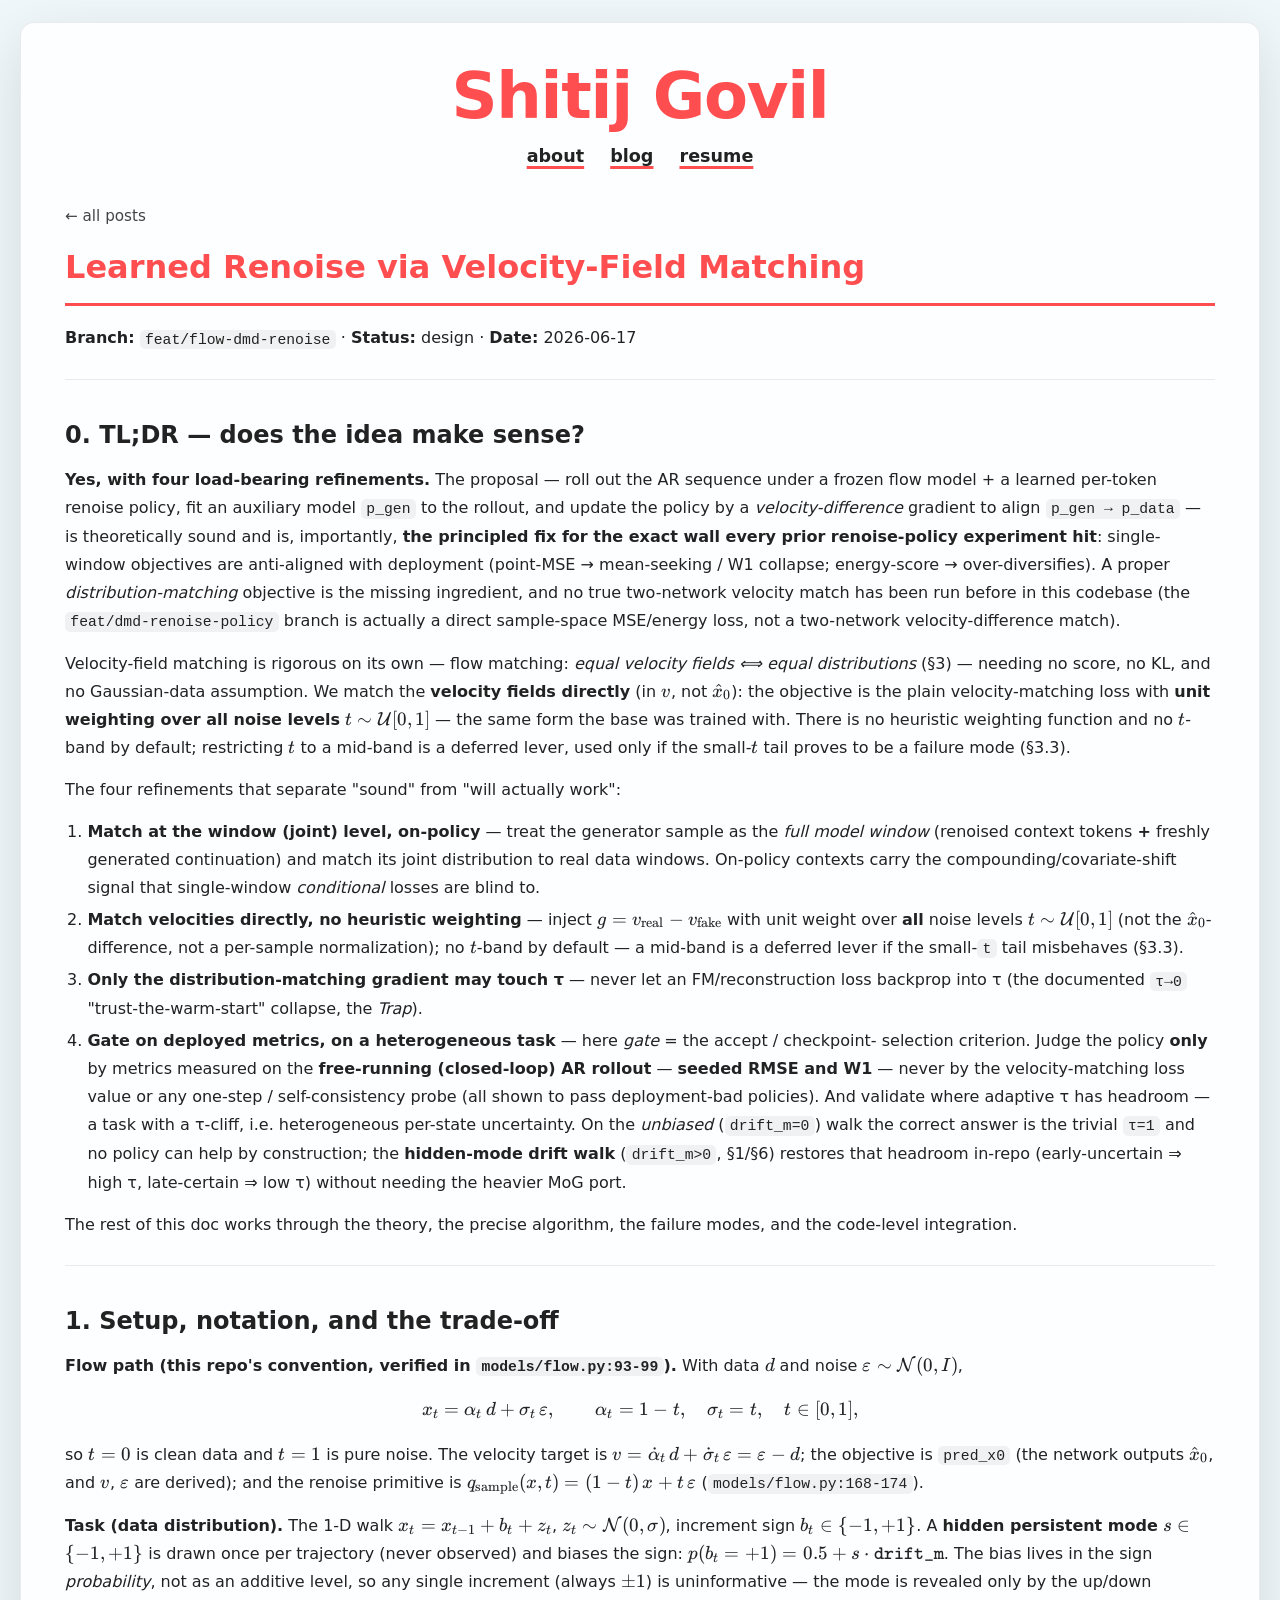
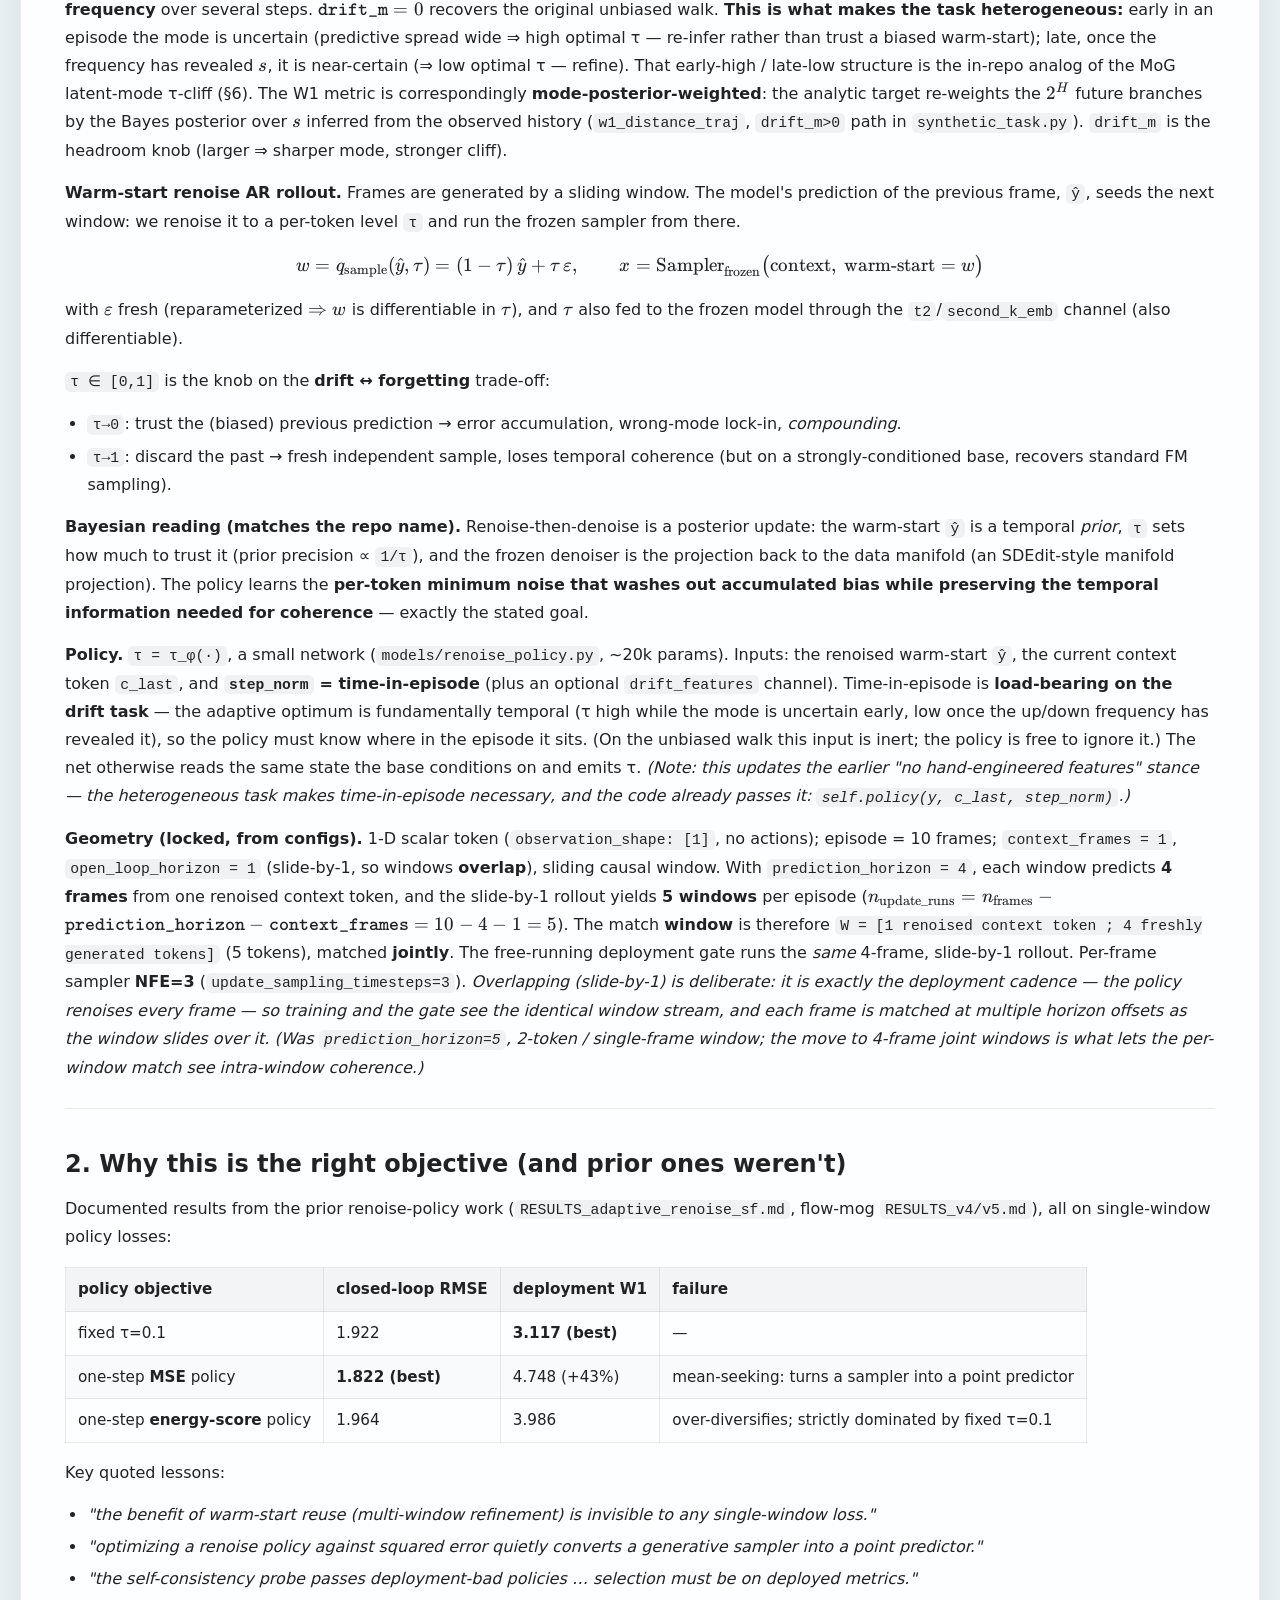
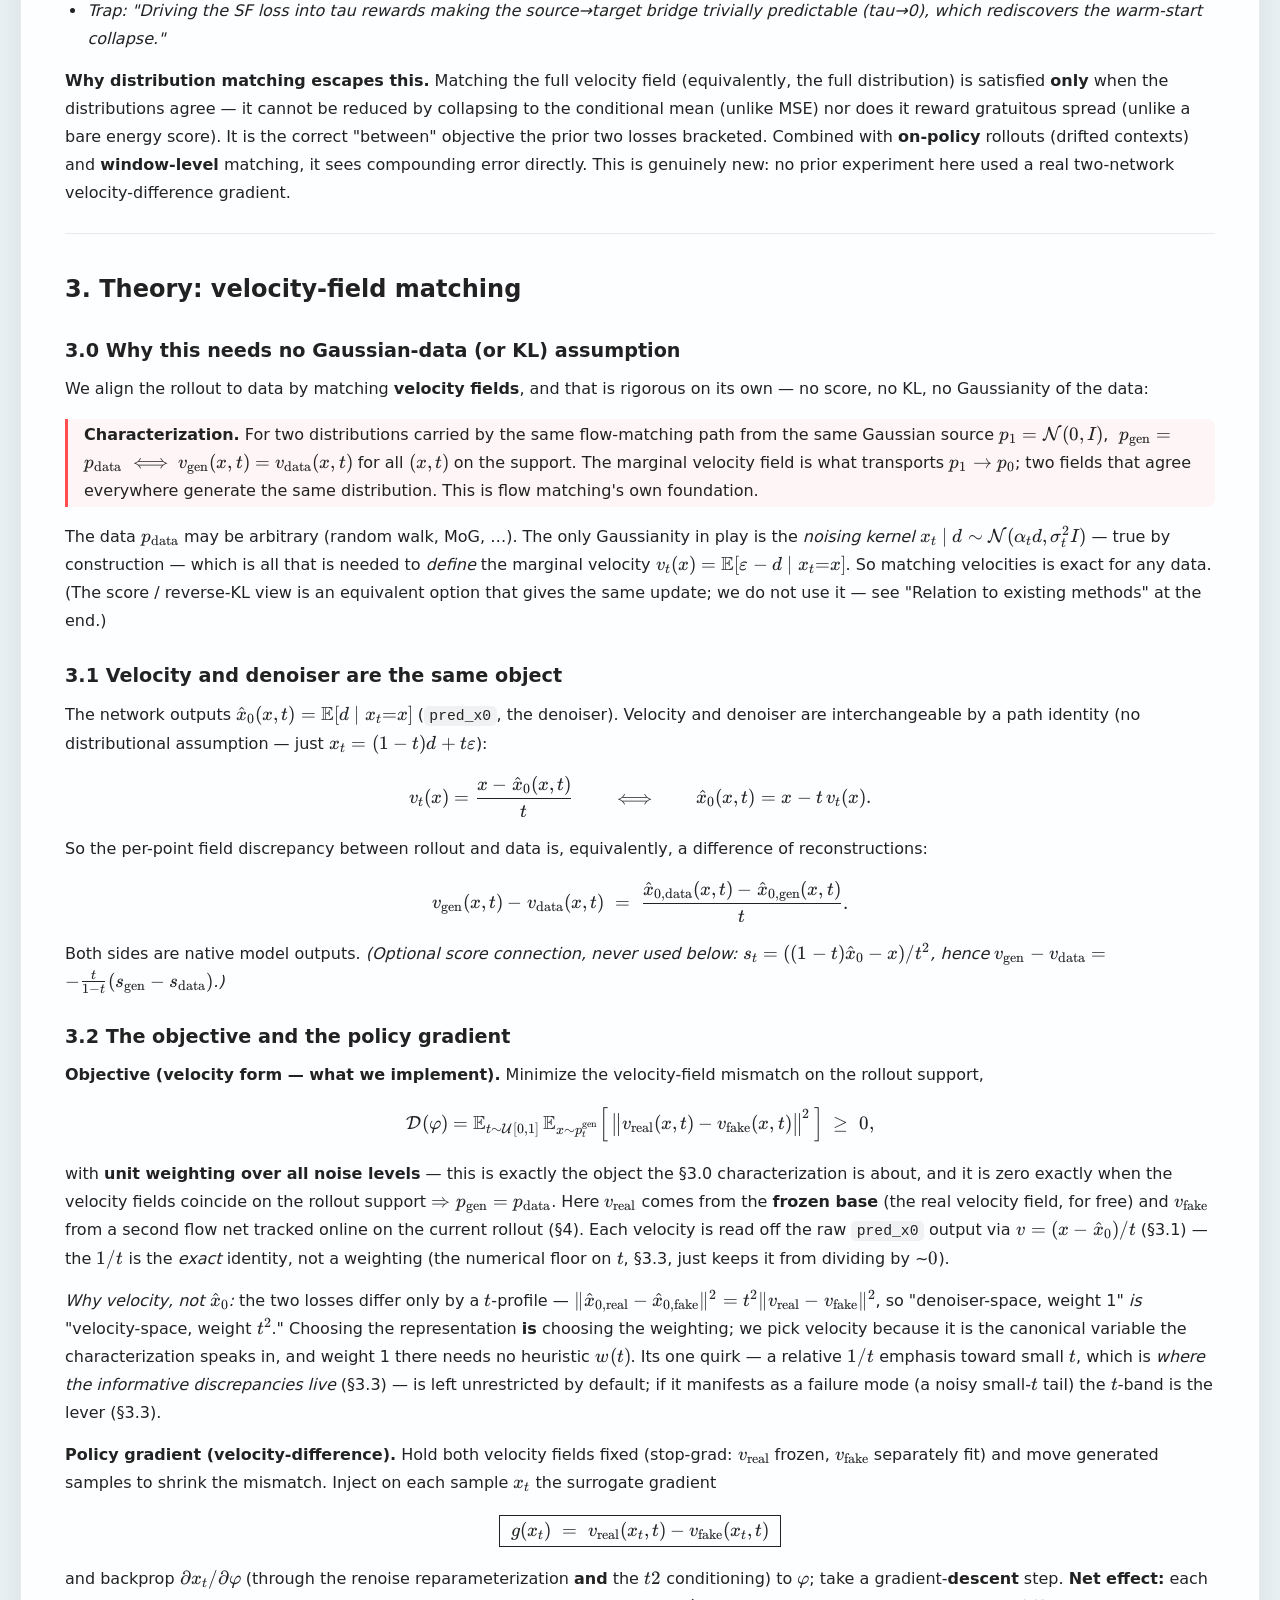
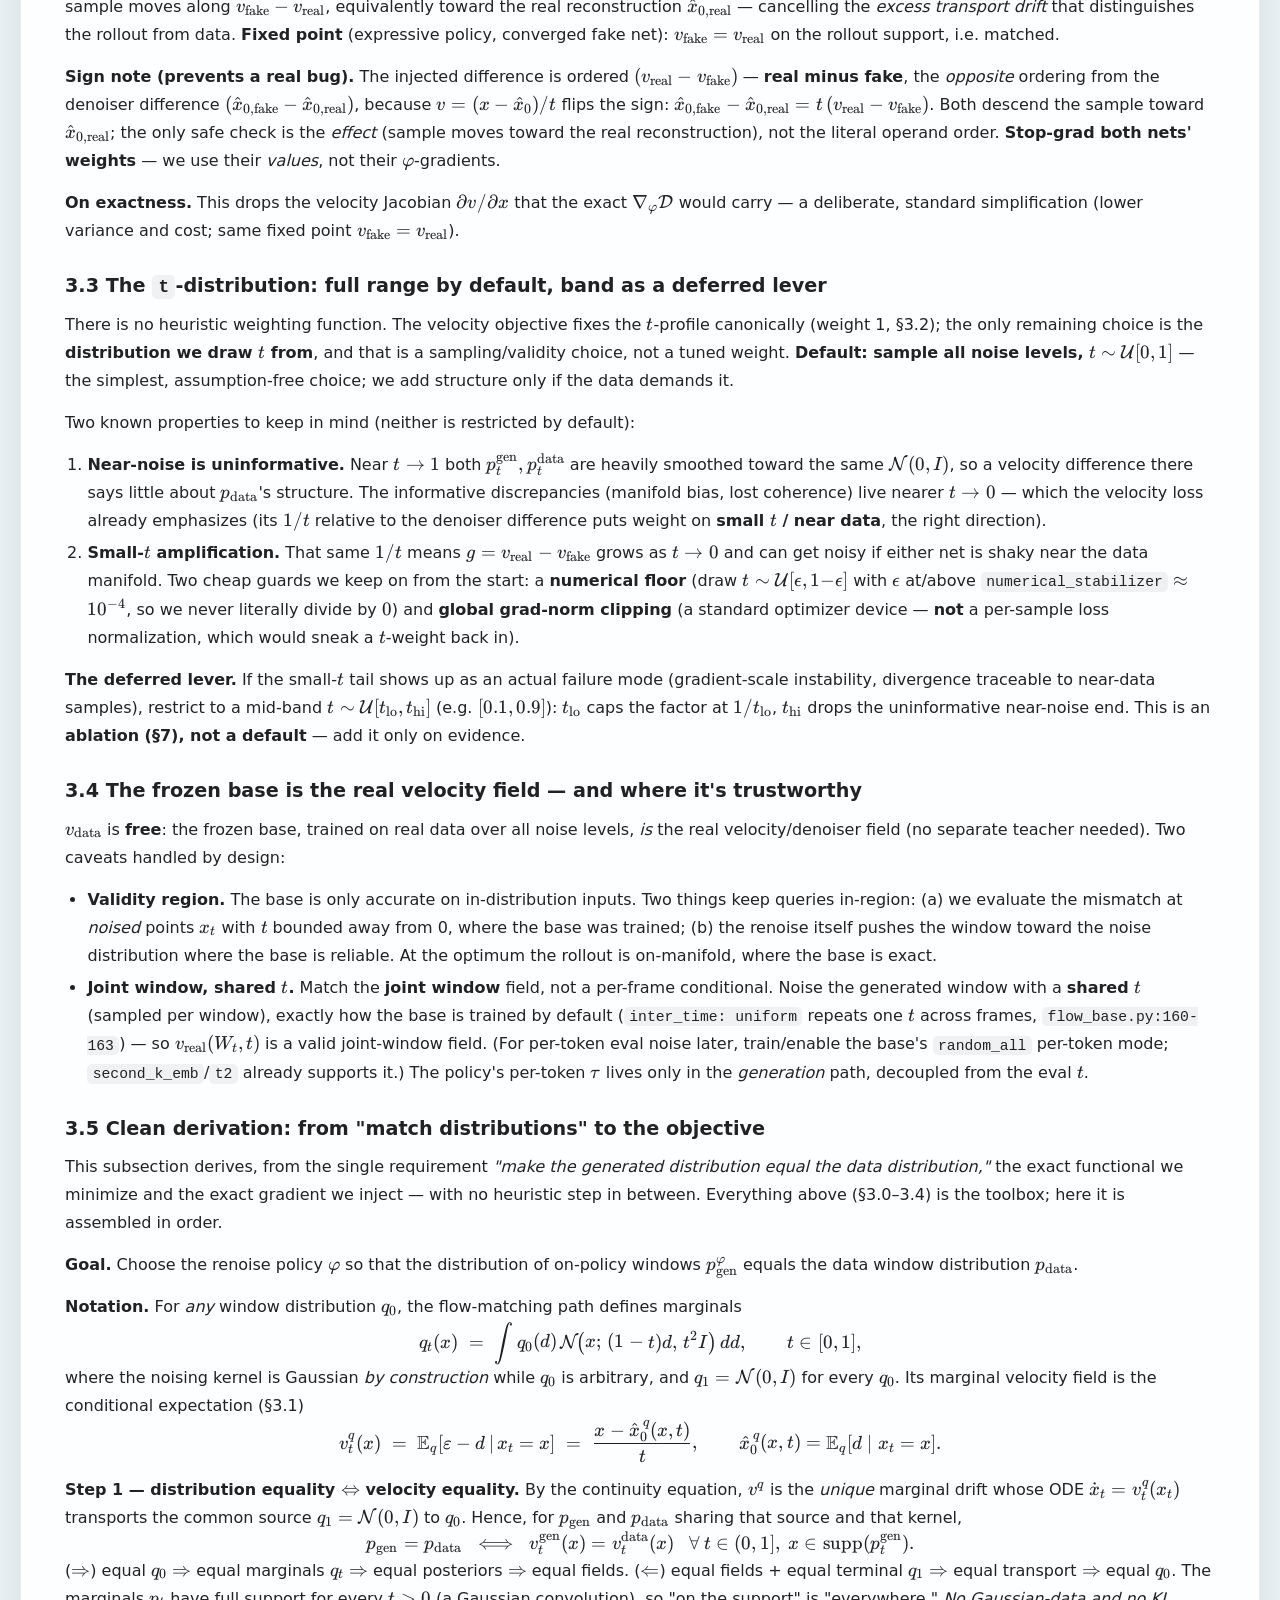
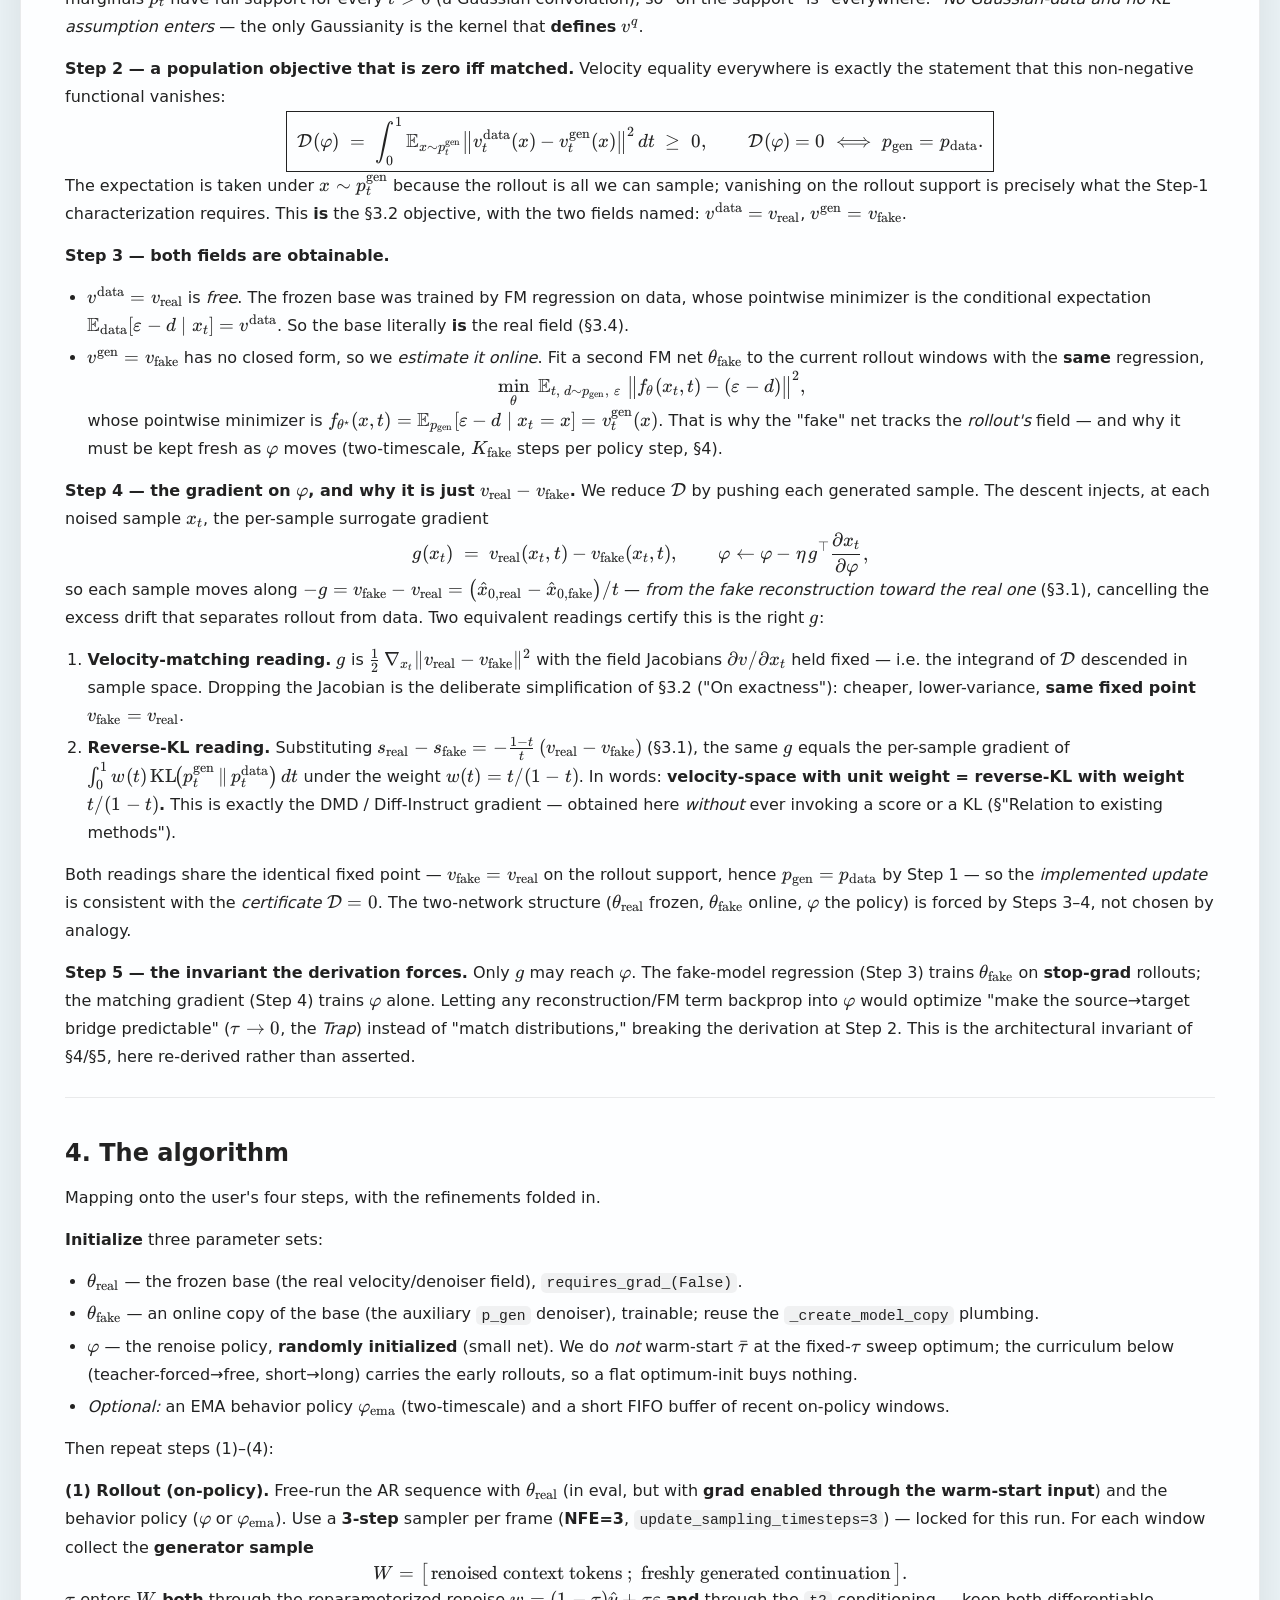
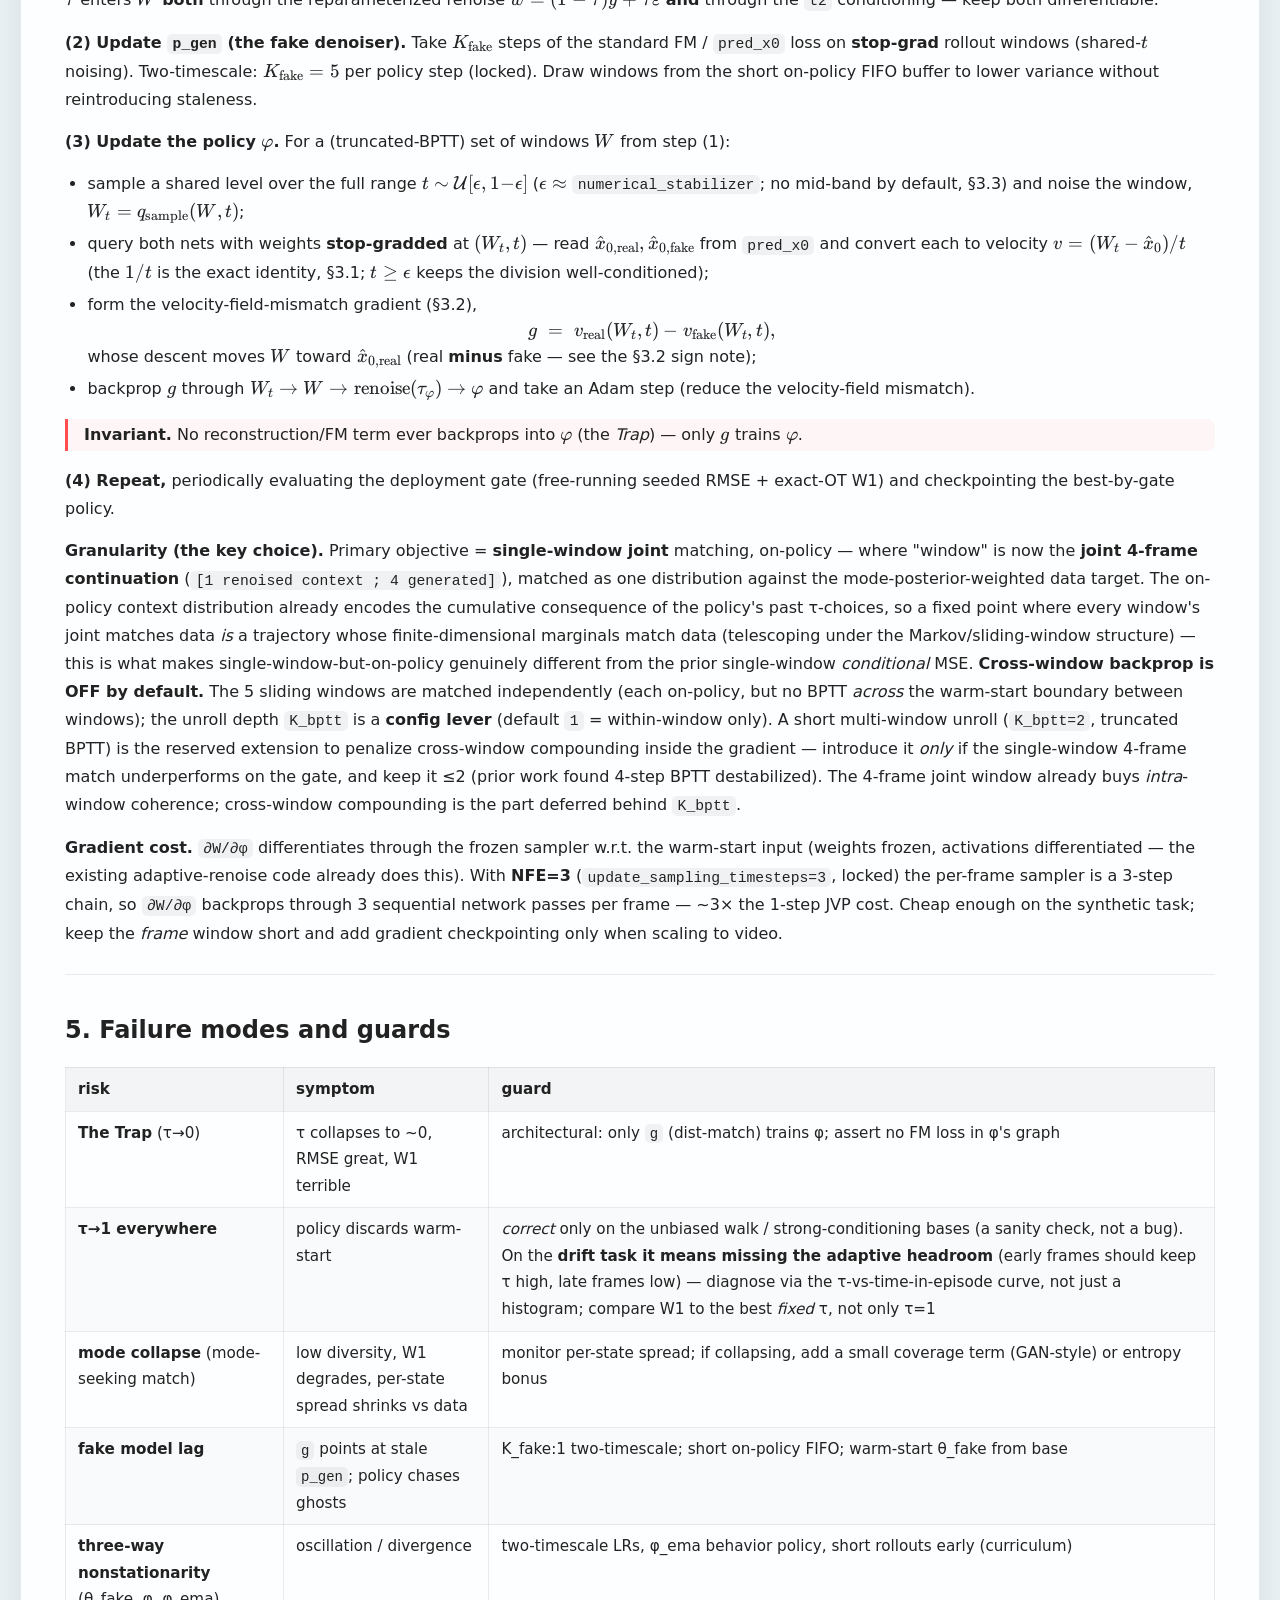
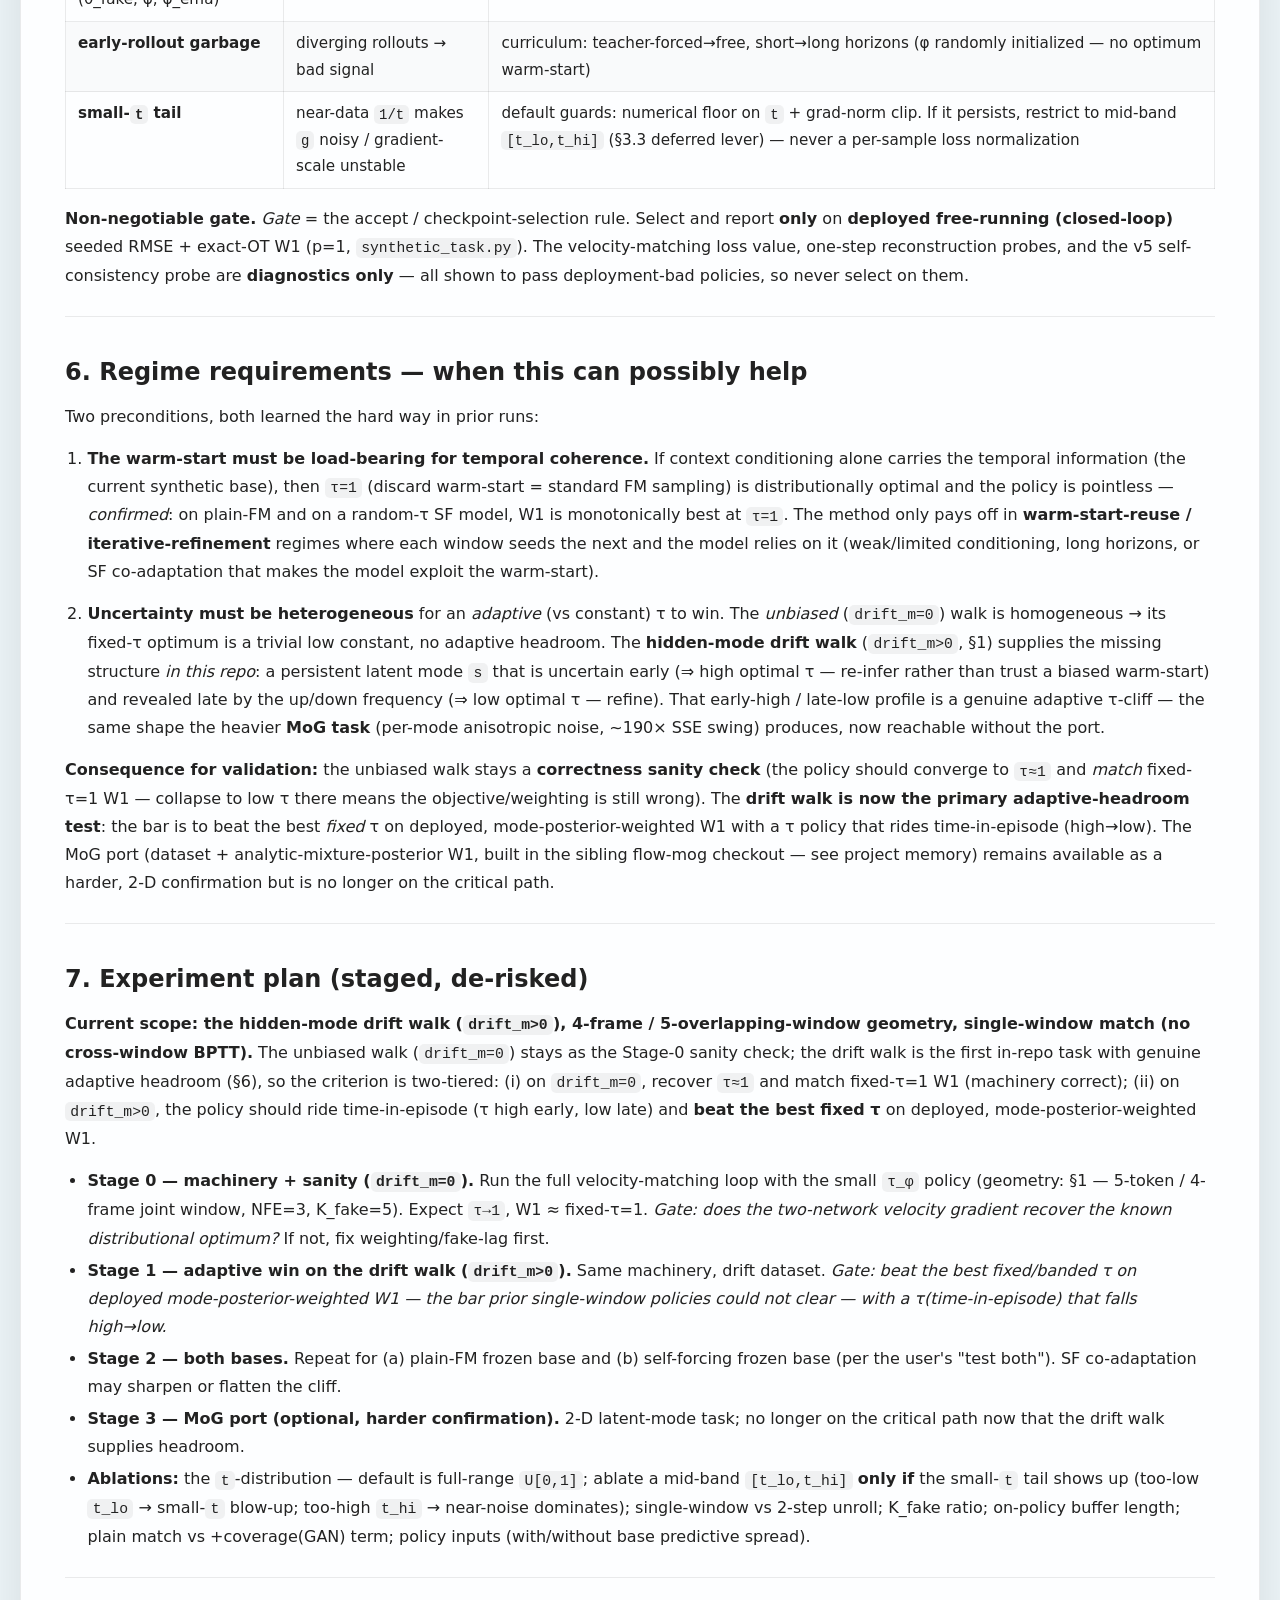
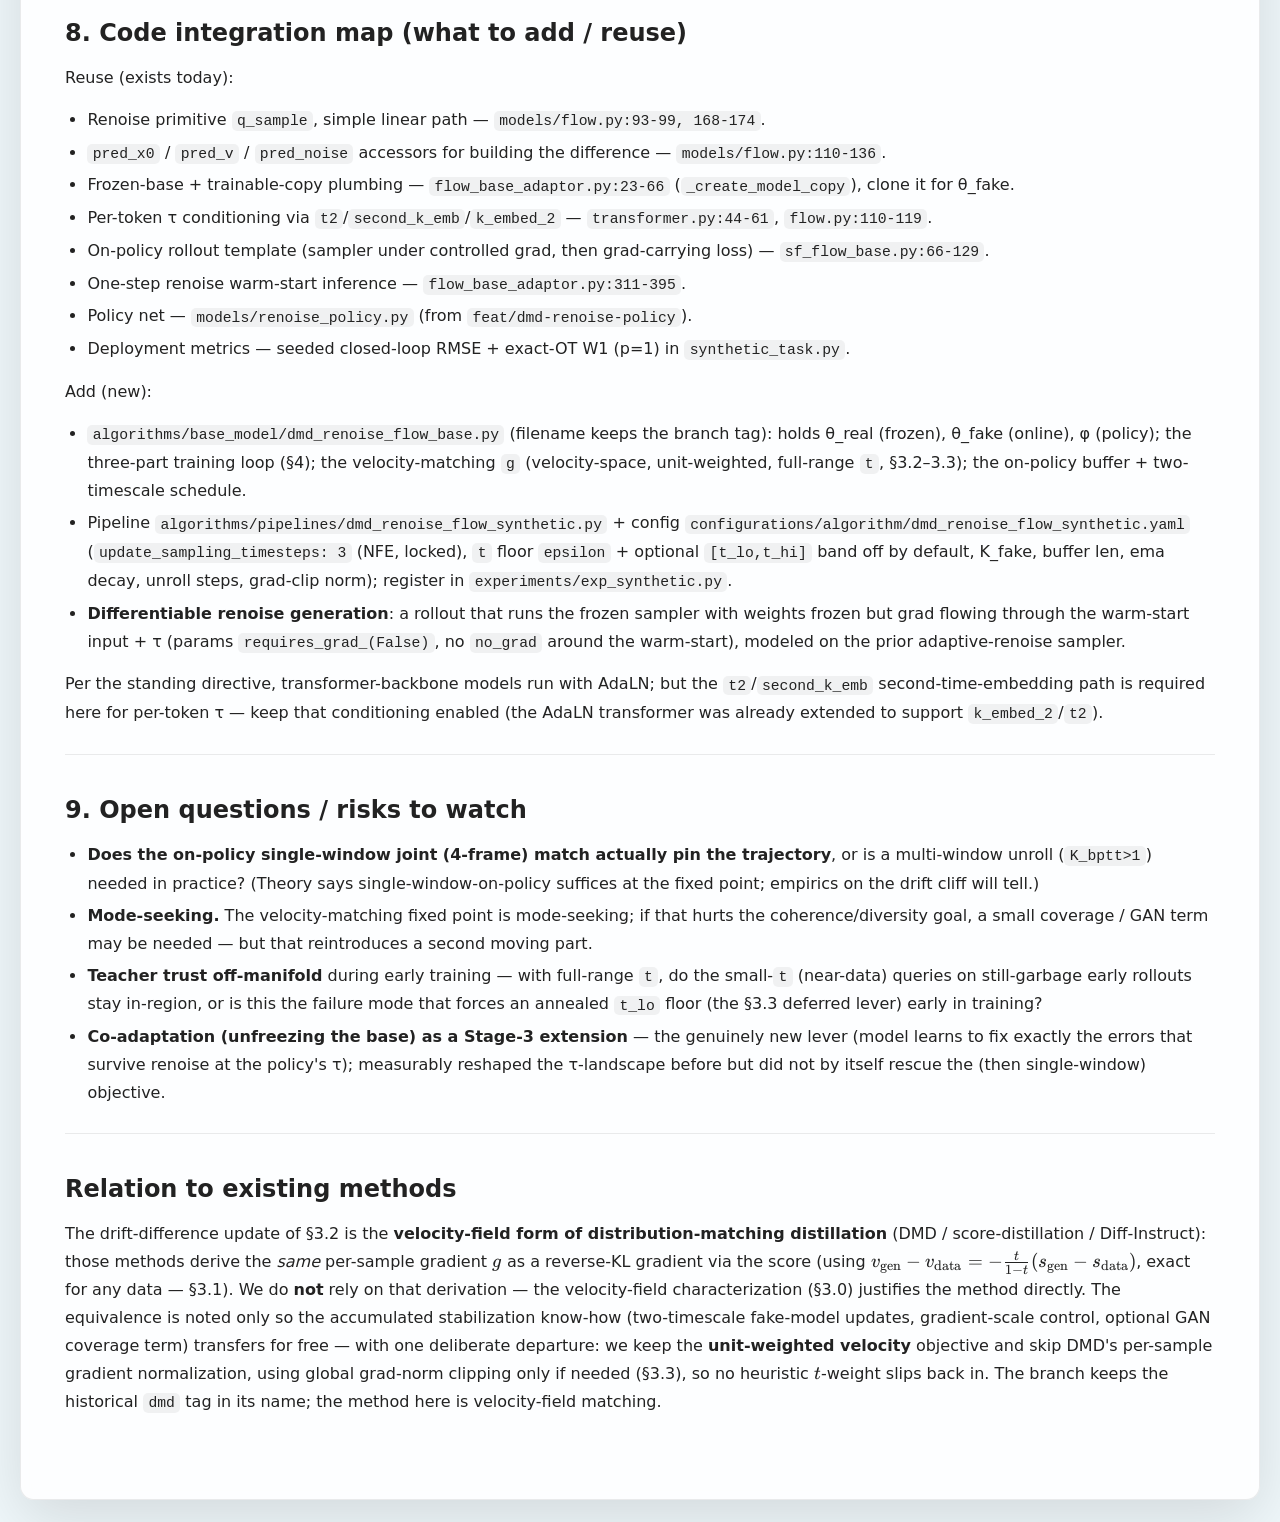
==== commit d6a4bc94: "sync: update DMD renoise design doc (2026-06-25 02:01:02)" ====
--- a/blog/dmd-renoise/index.html
+++ b/blog/dmd-renoise/index.html
@@ -407,15 +407,20 @@
 <p><strong>Invariant.</strong> No reconstruction/FM term ever backprops into <span class="katex"><span class="katex-mathml"><math xmlns="http://www.w3.org/1998/Math/MathML"><semantics><mrow><mi>φ</mi></mrow><annotation encoding="application/x-tex">\varphi</annotation></semantics></math></span><span class="katex-html" aria-hidden="true"><span class="base"><span class="strut" style="height:0.625em;vertical-align:-0.1944em;"></span><span class="mord mathnormal">φ</span></span></span></span> (the <em>Trap</em>) — only <span class="katex"><span class="katex-mathml"><math xmlns="http://www.w3.org/1998/Math/MathML"><semantics><mrow><mi>g</mi></mrow><annotation encoding="application/x-tex">g</annotation></semantics></math></span><span class="katex-html" aria-hidden="true"><span class="base"><span class="strut" style="height:0.625em;vertical-align:-0.1944em;"></span><span class="mord mathnormal" style="margin-right:0.0359em;">g</span></span></span></span> trains <span class="katex"><span class="katex-mathml"><math xmlns="http://www.w3.org/1998/Math/MathML"><semantics><mrow><mi>φ</mi></mrow><annotation encoding="application/x-tex">\varphi</annotation></semantics></math></span><span class="katex-html" aria-hidden="true"><span class="base"><span class="strut" style="height:0.625em;vertical-align:-0.1944em;"></span><span class="mord mathnormal">φ</span></span></span></span>.</p>
 </blockquote>
 <p><strong>(4) Repeat,</strong> periodically evaluating the deployment gate (free-running seeded RMSE + exact-OT W1) and checkpointing the best-by-gate policy.</p>
-<p><strong>Granularity (the key choice).</strong> Primary objective = <strong>single-window joint</strong> matching, on-policy.
-The on-policy context distribution already encodes the cumulative consequence of the policy&#39;s past
-τ-choices, so a fixed point where every window&#39;s joint matches data <em>is</em> a trajectory whose
-finite-dimensional marginals match data (telescoping under the Markov/sliding-window structure) —
-this is what makes single-window-but-on-policy genuinely different from the prior single-window
-<em>conditional</em> MSE. <strong>Optional robustness extension:</strong> a short <strong>2-step unrolled</strong> matching loss
-(truncated BPTT) to penalize compounding inside the backprop window directly. Introduce it <em>only</em> if
-single-window underperforms on the gate — prior work found 4-step BPTT destabilized, so keep unrolls
-to ≤2 and grads truncated.</p>
+<p><strong>Granularity (the key choice).</strong> Primary objective = <strong>single-window joint</strong> matching, on-policy —
+where &quot;window&quot; is now the <strong>joint 4-frame continuation</strong> (<code>[1 renoised context ; 4 generated]</code>),
+matched as one distribution against the mode-posterior-weighted data target. The on-policy context
+distribution already encodes the cumulative consequence of the policy&#39;s past τ-choices, so a fixed
+point where every window&#39;s joint matches data <em>is</em> a trajectory whose finite-dimensional marginals
+match data (telescoping under the Markov/sliding-window structure) — this is what makes
+single-window-but-on-policy genuinely different from the prior single-window <em>conditional</em> MSE.
+<strong>Cross-window backprop is OFF by default.</strong> The 5 sliding windows are matched independently (each
+on-policy, but no BPTT <em>across</em> the warm-start boundary between windows); the unroll depth <code>K_bptt</code>
+is a <strong>config lever</strong> (default <code>1</code> = within-window only). A short multi-window unroll (<code>K_bptt=2</code>,
+truncated BPTT) is the reserved extension to penalize cross-window compounding inside the gradient —
+introduce it <em>only</em> if the single-window 4-frame match underperforms on the gate, and keep it ≤2
+(prior work found 4-step BPTT destabilized). The 4-frame joint window already buys <em>intra</em>-window
+coherence; cross-window compounding is the part deferred behind <code>K_bptt</code>.</p>
 <p><strong>Gradient cost.</strong> <code>∂W/∂φ</code> differentiates through the frozen sampler w.r.t. the warm-start input
 (weights frozen, activations differentiated — the existing adaptive-renoise code already does this).
 With <strong>NFE=3</strong> (<code>update_sampling_timesteps=3</code>, locked) the per-frame sampler is a 3-step chain, so
@@ -440,7 +445,7 @@
 <tr>
 <td><strong>τ→1 everywhere</strong></td>
 <td>policy discards warm-start</td>
-<td><em>correct</em> on benign/strong-conditioning tasks — it&#39;s a sanity check, not a bug (see §6). Flag via τ-histogram; compare W1 to fixed-τ=1 baseline</td>
+<td><em>correct</em> only on the unbiased walk / strong-conditioning bases (a sanity check, not a bug). On the <strong>drift task it means missing the adaptive headroom</strong> (early frames should keep τ high, late frames low) — diagnose via the τ-vs-time-in-episode curve, not just a histogram; compare W1 to the best <em>fixed</em> τ, not only τ=1</td>
 </tr>
 <tr>
 <td><strong>mode collapse</strong> (mode-seeking match)</td>
@@ -484,36 +489,43 @@
 and the model relies on it (weak/limited conditioning, long horizons, or SF co-adaptation that
 makes the model exploit the warm-start).</p>
 </li>
-<li><p><strong>Uncertainty must be heterogeneous</strong> for an <em>adaptive</em> (vs constant) τ to win. The 1D random
-walk is homogeneous → its fixed-τ optimum is a trivial low constant, no adaptive headroom. The
-<strong>MoG task</strong> (persistent latent mode, per-mode anisotropic noise) creates the needed structure:
-early-episode mode-uncertain ⇒ high optimal τ (re-infer), late ⇒ low τ (refine); a genuine
-τ-cliff (low-τ compounds into wrong-mode lock-in, ~190× SSE swing). That is where a learned
-per-token policy can beat any constant.</p>
+<li><p><strong>Uncertainty must be heterogeneous</strong> for an <em>adaptive</em> (vs constant) τ to win. The <em>unbiased</em>
+(<code>drift_m=0</code>) walk is homogeneous → its fixed-τ optimum is a trivial low constant, no adaptive
+headroom. The <strong>hidden-mode drift walk</strong> (<code>drift_m&gt;0</code>, §1) supplies the missing structure <em>in this
+repo</em>: a persistent latent mode <code>s</code> that is uncertain early (⇒ high optimal τ — re-infer rather
+than trust a biased warm-start) and revealed late by the up/down frequency (⇒ low optimal τ —
+refine). That early-high / late-low profile is a genuine adaptive τ-cliff — the same shape the
+heavier <strong>MoG task</strong> (per-mode anisotropic noise, ~190× SSE swing) produces, now reachable without
+the port.</p>
 </li>
 </ol>
-<p><strong>Consequence for validation:</strong> the random walk is a <strong>correctness sanity check</strong> (the velocity-matching
-policy should converge to <code>τ≈1</code> and <em>match</em> the fixed-τ=1 W1 — if it instead collapses to low τ, the
-objective/weighting is still wrong). The <strong>real result requires porting the MoG task into this repo</strong>
-(it currently has only the random walk; the dataset + analytic-posterior W1 were built in the sibling
-flow-mog/adaptive-renoise checkout and need porting — see the project memory).</p>
+<p><strong>Consequence for validation:</strong> the unbiased walk stays a <strong>correctness sanity check</strong> (the policy
+should converge to <code>τ≈1</code> and <em>match</em> fixed-τ=1 W1 — collapse to low τ there means the
+objective/weighting is still wrong). The <strong>drift walk is now the primary adaptive-headroom test</strong>: the
+bar is to beat the best <em>fixed</em> τ on deployed, mode-posterior-weighted W1 with a τ policy that rides
+time-in-episode (high→low). The MoG port (dataset + analytic-mixture-posterior W1, built in the sibling
+flow-mog checkout — see project memory) remains available as a harder, 2-D confirmation but is no
+longer on the critical path.</p>
 <hr>
 <h2>7. Experiment plan (staged, de-risked)</h2>
-<p><strong>Current scope (this run): random walk only — no MoG port.</strong> This is a <strong>Stage-0 machinery/sanity
-run</strong>. On the homogeneous random walk the distributional optimum is the trivial <code>τ=1</code> and <em>no policy
-can beat fixed-τ=1 by construction</em> (§6). So the success criterion here is <strong>not</strong> &quot;learned renoise
-wins&quot; — it is &quot;the two-network velocity gradient recovers <code>τ≈1</code> and matches fixed-τ=1 W1.&quot; A genuine
-<em>win</em> requires a heterogeneous task (MoG), which is <strong>deferred</strong> (Stage 1 below).</p>
-<ul>
-<li><strong>Stage 0 — machinery + sanity (this run).</strong> Run the full velocity-matching loop on the random
-walk with the small <code>τ_φ(context, current obs)</code> policy (geometry: §1/§8 — 2-token window, NFE=3,
-K_fake=5). Expect <code>τ→1</code>, W1 ≈ fixed-τ=1. <em>Gate: does the two-network velocity gradient recover the
-known distributional optimum?</em> If not, fix weighting/fake-lag first.</li>
-<li><strong>Stage 1 — per-token policy on a heterogeneous task (DEFERRED).</strong> Port MoG; train <code>τ_φ</code>. <em>Gate:
-beat the best fixed/banded τ on deployed W1 (the bar prior single-window policies could not clear).</em>
-Not in scope for the current run.</li>
+<p><strong>Current scope: the hidden-mode drift walk (<code>drift_m&gt;0</code>), 4-frame / 5-overlapping-window geometry,
+single-window match (no cross-window BPTT).</strong> The unbiased walk (<code>drift_m=0</code>) stays as the Stage-0
+sanity check; the drift walk is the first in-repo task with genuine adaptive headroom (§6), so the
+criterion is two-tiered: (i) on <code>drift_m=0</code>, recover <code>τ≈1</code> and match fixed-τ=1 W1 (machinery correct);
+(ii) on <code>drift_m&gt;0</code>, the policy should ride time-in-episode (τ high early, low late) and <strong>beat the
+best fixed τ</strong> on deployed, mode-posterior-weighted W1.</p>
+<ul>
+<li><strong>Stage 0 — machinery + sanity (<code>drift_m=0</code>).</strong> Run the full velocity-matching loop with the small
+<code>τ_φ</code> policy (geometry: §1 — 5-token / 4-frame joint window, NFE=3, K_fake=5). Expect <code>τ→1</code>, W1 ≈
+fixed-τ=1. <em>Gate: does the two-network velocity gradient recover the known distributional optimum?</em>
+If not, fix weighting/fake-lag first.</li>
+<li><strong>Stage 1 — adaptive win on the drift walk (<code>drift_m&gt;0</code>).</strong> Same machinery, drift dataset. <em>Gate:
+beat the best fixed/banded τ on deployed mode-posterior-weighted W1 — the bar prior single-window
+policies could not clear — with a τ(time-in-episode) that falls high→low.</em></li>
 <li><strong>Stage 2 — both bases.</strong> Repeat for (a) plain-FM frozen base and (b) self-forcing frozen base
-(per the user&#39;s &quot;test both&quot;). SF co-adaptation may flatten the τ-cliff.</li>
+(per the user&#39;s &quot;test both&quot;). SF co-adaptation may sharpen or flatten the cliff.</li>
+<li><strong>Stage 3 — MoG port (optional, harder confirmation).</strong> 2-D latent-mode task; no longer on the
+critical path now that the drift walk supplies headroom.</li>
 <li><strong>Ablations:</strong> the <code>t</code>-distribution — default is full-range <code>U[0,1]</code>; ablate a mid-band <code>[t_lo,t_hi]</code>
 <strong>only if</strong> the small-<code>t</code> tail shows up (too-low <code>t_lo</code> → small-<code>t</code> blow-up; too-high <code>t_hi</code> →
 near-noise dominates); single-window vs 2-step unroll; K_fake ratio; on-policy buffer length;
@@ -552,9 +564,9 @@
 <hr>
 <h2>9. Open questions / risks to watch</h2>
 <ul>
-<li><strong>Does the on-policy single-window joint match actually pin the trajectory</strong>, or is the 2-step
-unroll needed in practice? (Theory says single-window-on-policy suffices at the fixed point;
-empirics on the cliff will tell.)</li>
+<li><strong>Does the on-policy single-window joint (4-frame) match actually pin the trajectory</strong>, or is a
+multi-window unroll (<code>K_bptt&gt;1</code>) needed in practice? (Theory says single-window-on-policy suffices at
+the fixed point; empirics on the drift cliff will tell.)</li>
 <li><strong>Mode-seeking.</strong> The velocity-matching fixed point is mode-seeking; if that hurts the
 coherence/diversity goal, a small coverage / GAN term may be needed — but that reintroduces a second
 moving part.</li>
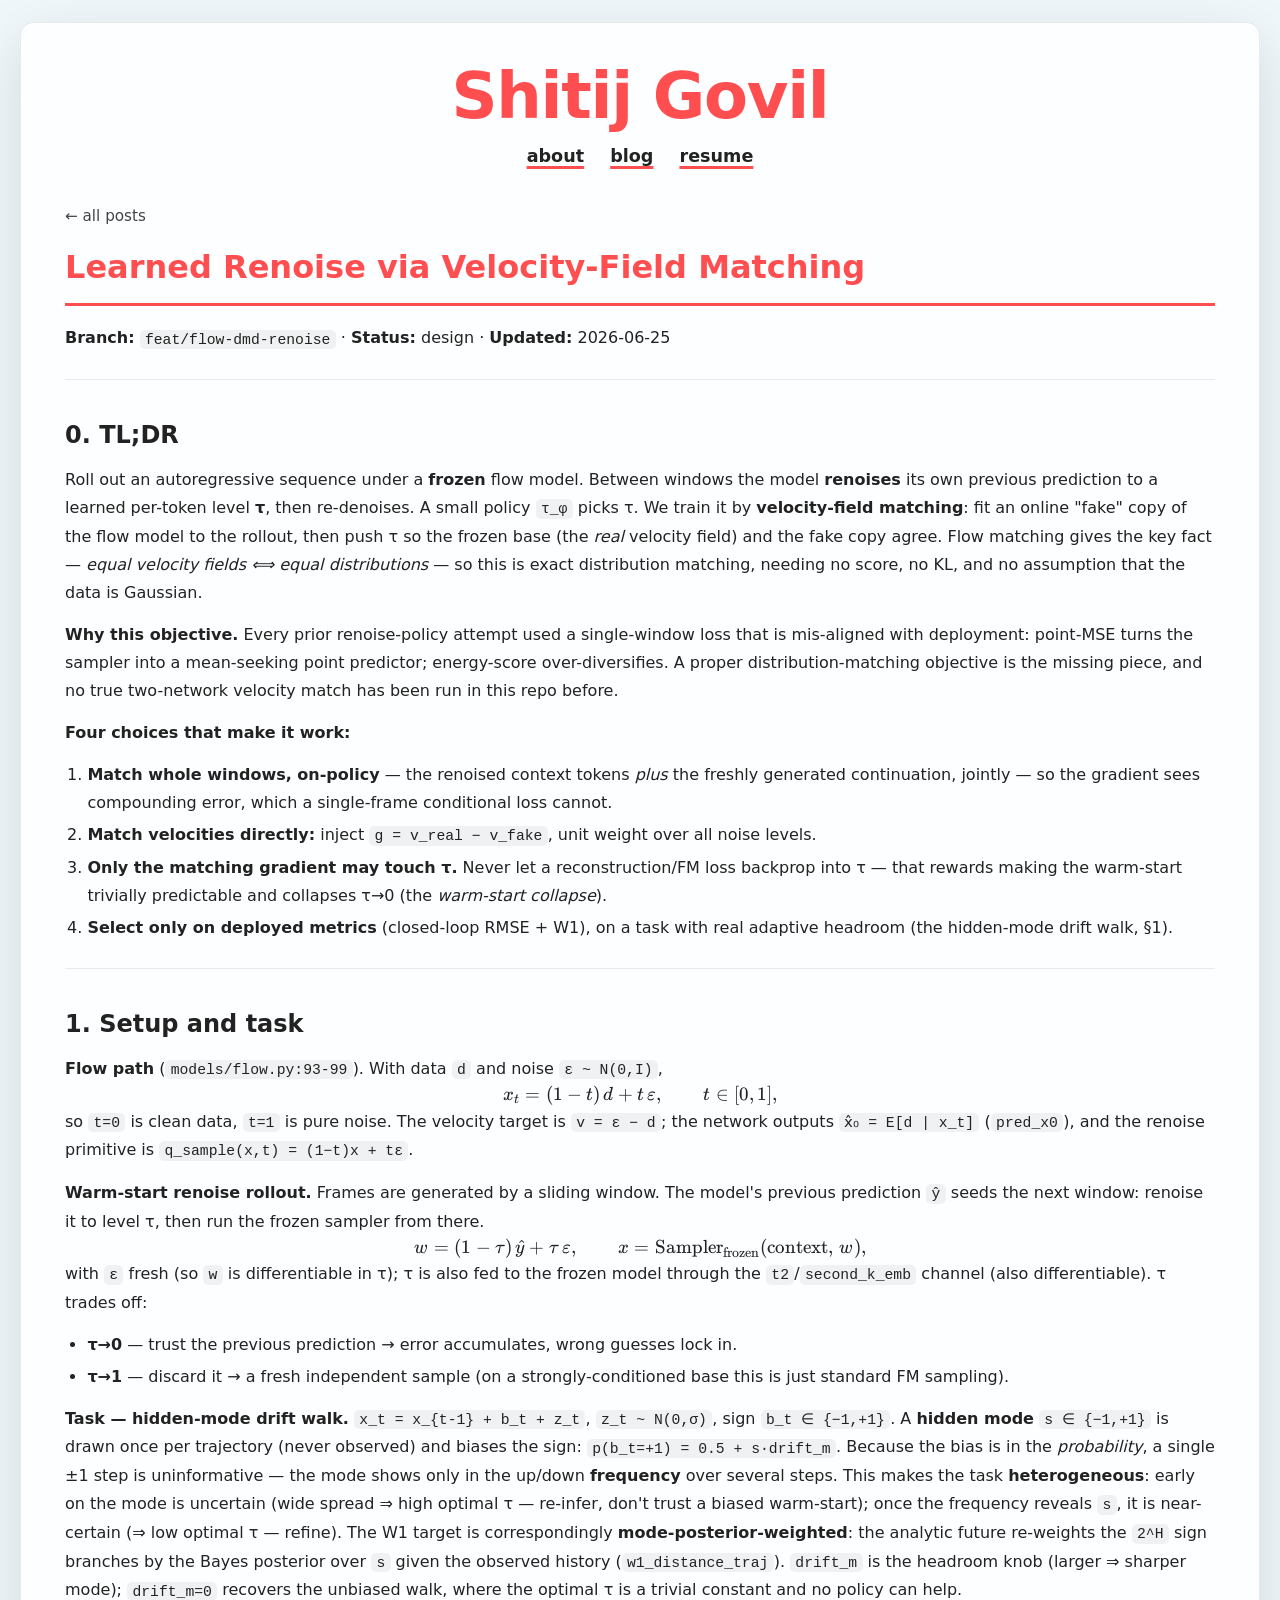
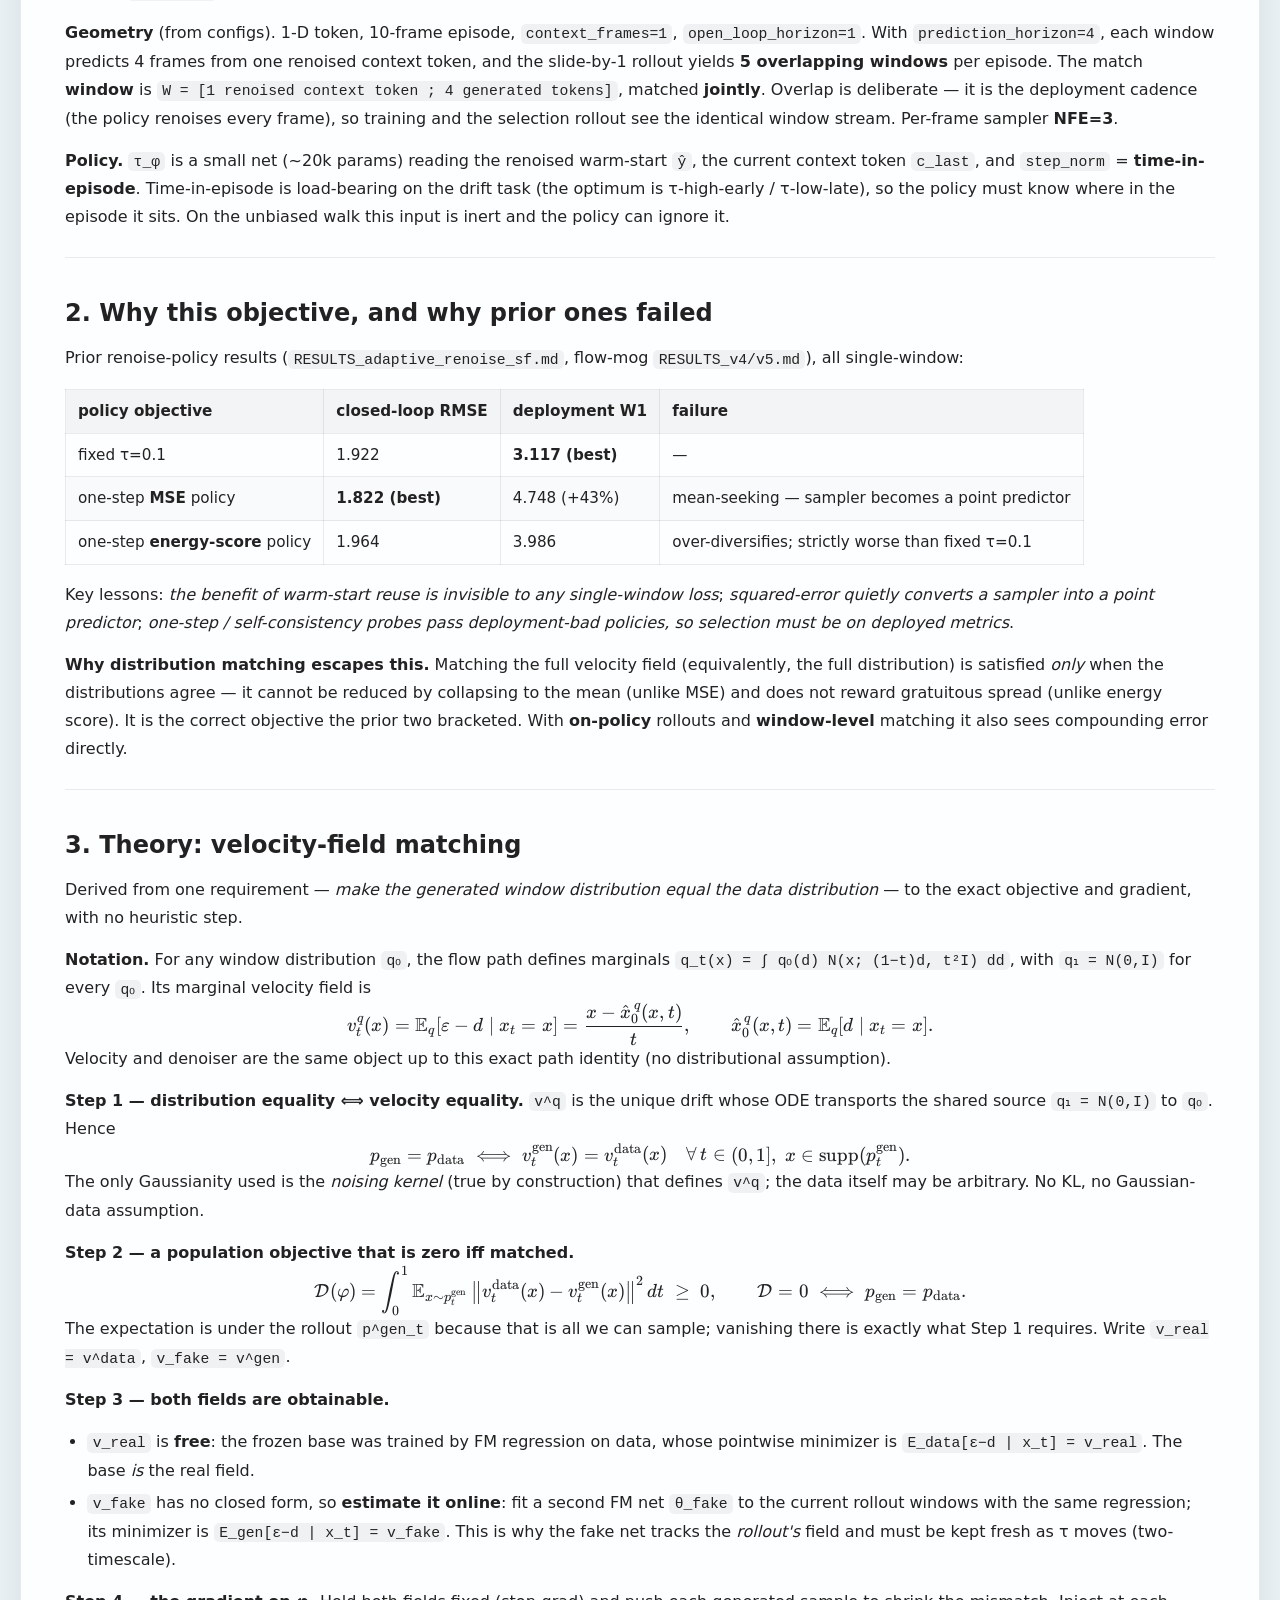
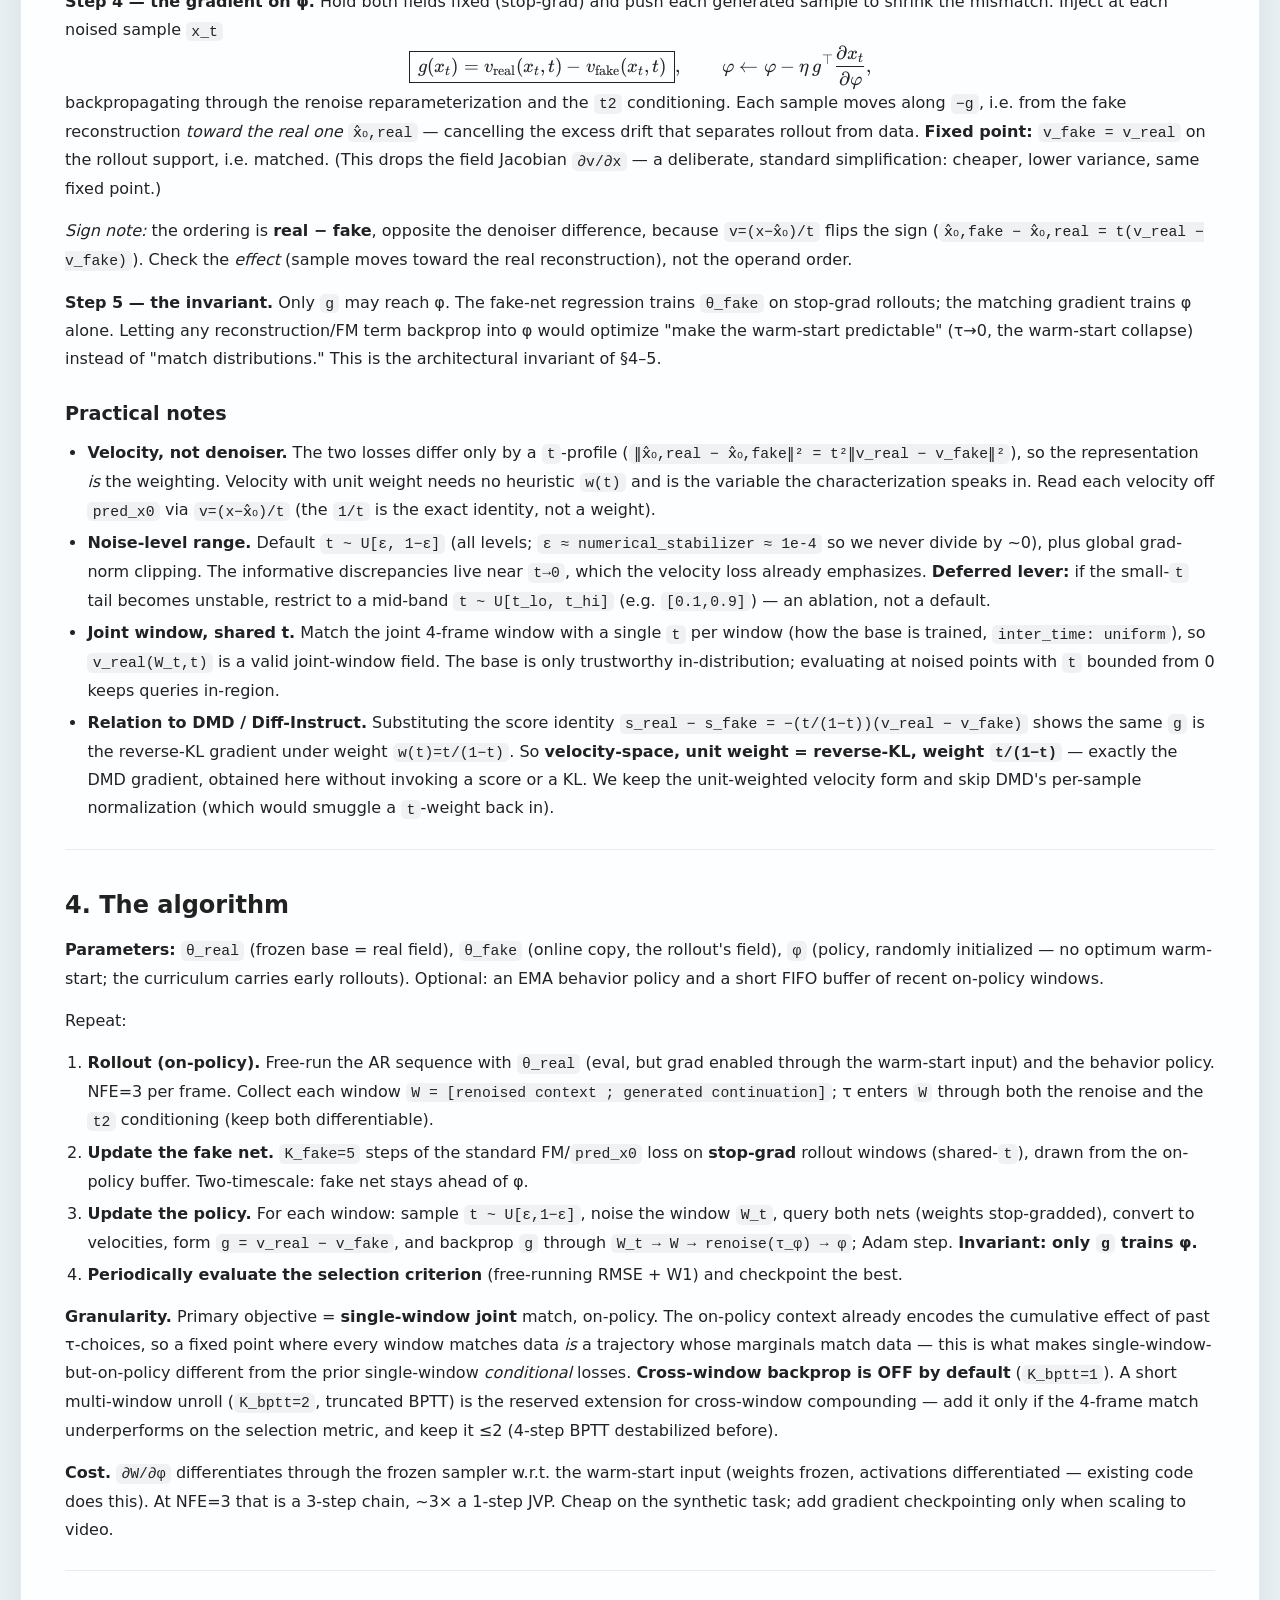
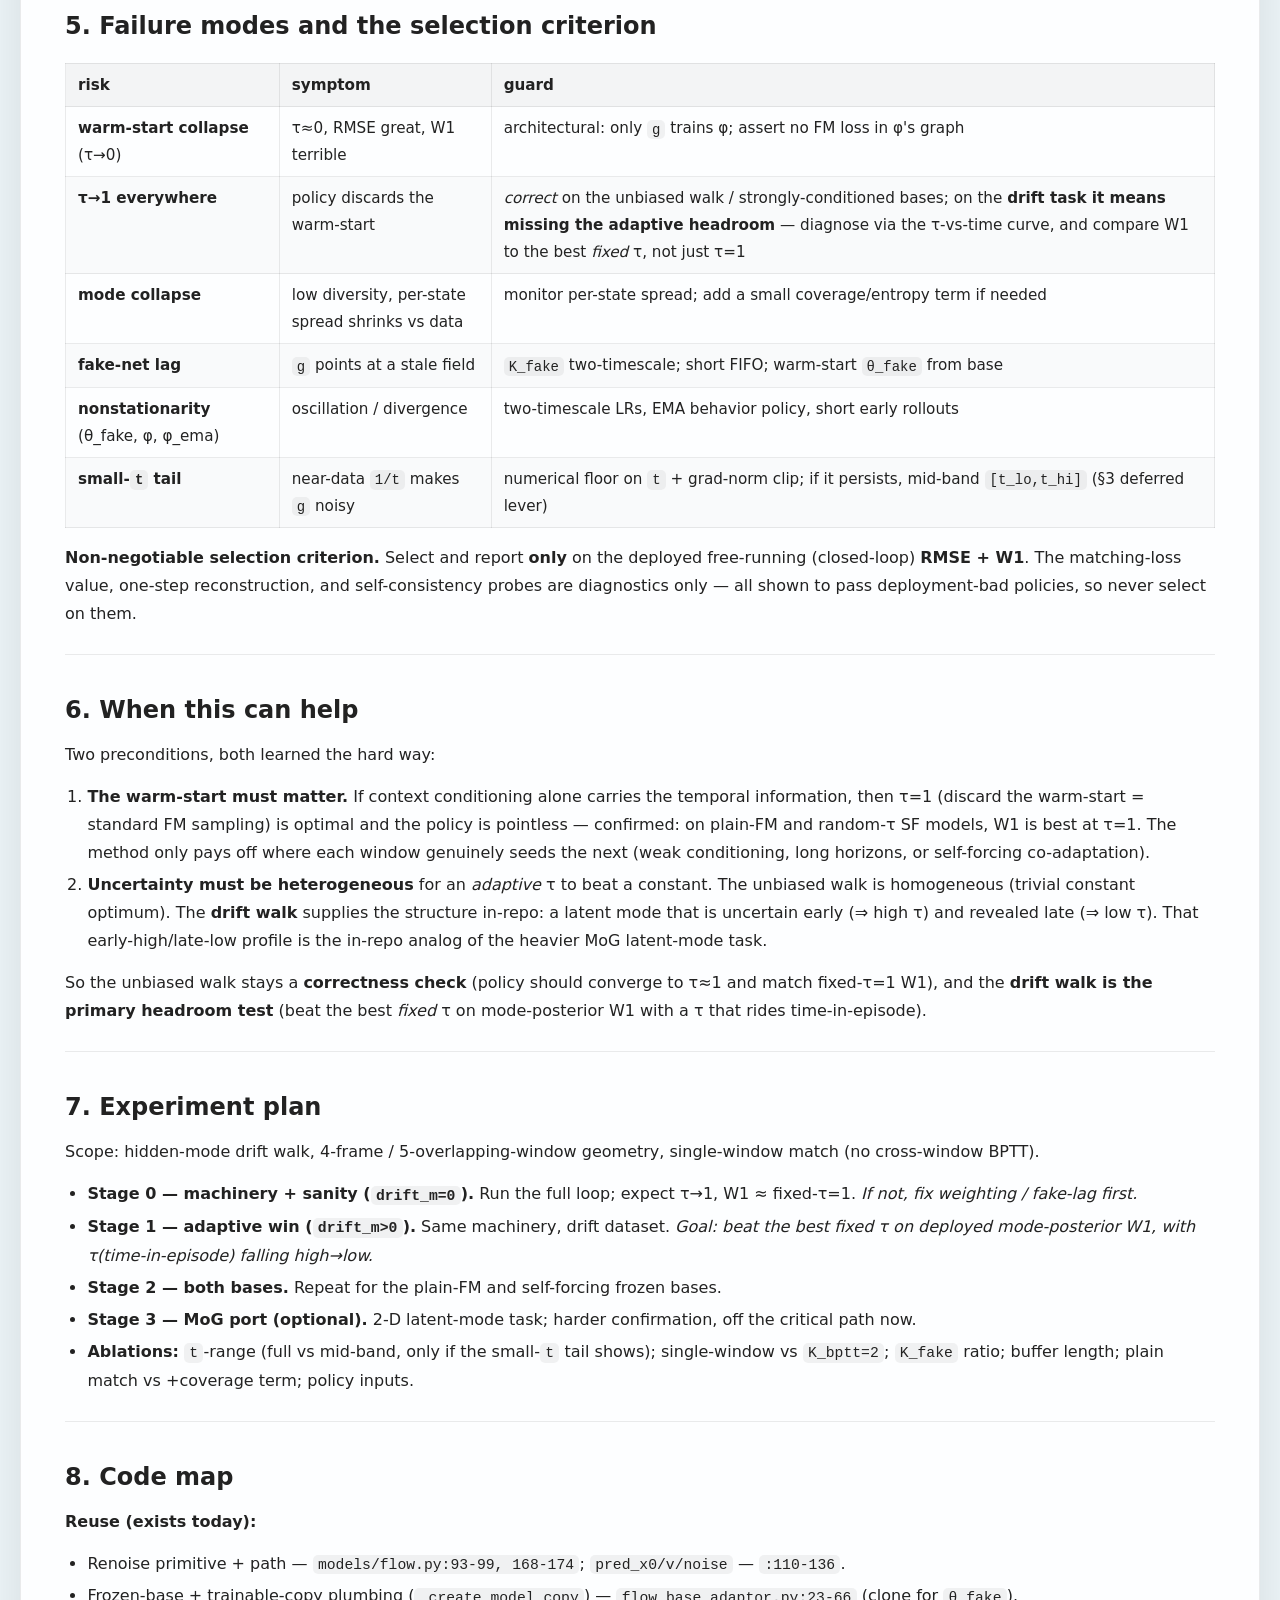
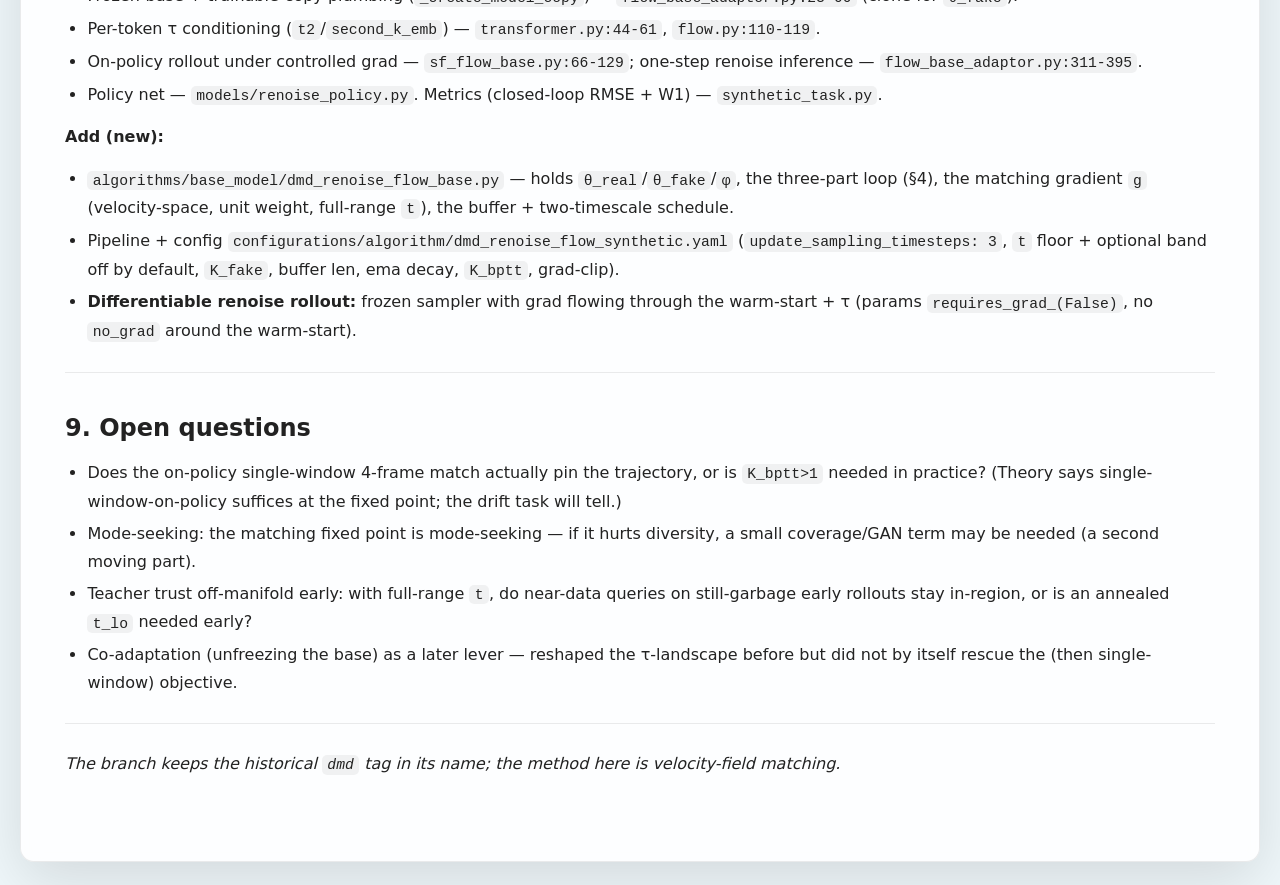
==== commit 42fba5a9: "sync: update DMD renoise design doc (2026-06-26 02:21:01)" ====
--- a/blog/dmd-renoise/index.html
+++ b/blog/dmd-renoise/index.html
@@ -56,103 +56,68 @@
           <a class="post-back" href="/blog.html">&larr; all posts</a>
           <article class="post">
 <h1>Learned Renoise via Velocity-Field Matching</h1>
-<p><strong>Branch:</strong> <code>feat/flow-dmd-renoise</code>  ·  <strong>Status:</strong> design  ·  <strong>Date:</strong> 2026-06-17</p>
-<hr>
-<h2>0. TL;DR — does the idea make sense?</h2>
-<p><strong>Yes, with four load-bearing refinements.</strong> The proposal — roll out the AR sequence under a
-frozen flow model + a learned per-token renoise policy, fit an auxiliary model <code>p_gen</code> to the
-rollout, and update the policy by a <em>velocity-difference</em> gradient to align <code>p_gen → p_data</code> — is
-theoretically sound and is, importantly, <strong>the principled fix for the exact wall every prior
-renoise-policy experiment hit</strong>: single-window objectives are anti-aligned with deployment
-(point-MSE → mean-seeking / W1 collapse; energy-score → over-diversifies). A proper
-<em>distribution-matching</em> objective is the missing ingredient, and no true two-network velocity match
-has been run before in this codebase (the <code>feat/dmd-renoise-policy</code> branch is actually a direct
-sample-space MSE/energy loss, not a two-network velocity-difference match).</p>
-<p>Velocity-field matching is rigorous on its own — flow matching: <em>equal velocity fields ⟺ equal
-distributions</em> (§3) — needing no score, no KL, and no Gaussian-data assumption. We match the
-<strong>velocity fields directly</strong> (in <span class="katex"><span class="katex-mathml"><math xmlns="http://www.w3.org/1998/Math/MathML"><semantics><mrow><mi>v</mi></mrow><annotation encoding="application/x-tex">v</annotation></semantics></math></span><span class="katex-html" aria-hidden="true"><span class="base"><span class="strut" style="height:0.4306em;"></span><span class="mord mathnormal" style="margin-right:0.0359em;">v</span></span></span></span>, not <span class="katex"><span class="katex-mathml"><math xmlns="http://www.w3.org/1998/Math/MathML"><semantics><mrow><msub><mover accent="true"><mi>x</mi><mo>^</mo></mover><mn>0</mn></msub></mrow><annotation encoding="application/x-tex">\hat x_0</annotation></semantics></math></span><span class="katex-html" aria-hidden="true"><span class="base"><span class="strut" style="height:0.8444em;vertical-align:-0.15em;"></span><span class="mord"><span class="mord accent"><span class="vlist-t"><span class="vlist-r"><span class="vlist" style="height:0.6944em;"><span style="top:-3em;"><span class="pstrut" style="height:3em;"></span><span class="mord mathnormal">x</span></span><span style="top:-3em;"><span class="pstrut" style="height:3em;"></span><span class="accent-body" style="left:-0.2222em;"><span class="mord">^</span></span></span></span></span></span></span><span class="msupsub"><span class="vlist-t vlist-t2"><span class="vlist-r"><span class="vlist" style="height:0.3011em;"><span style="top:-2.55em;margin-left:0em;margin-right:0.05em;"><span class="pstrut" style="height:2.7em;"></span><span class="sizing reset-size6 size3 mtight"><span class="mord mtight">0</span></span></span></span><span class="vlist-s">​</span></span><span class="vlist-r"><span class="vlist" style="height:0.15em;"><span></span></span></span></span></span></span></span></span></span>): the objective is the plain velocity-matching
-loss with <strong>unit weighting over all noise levels</strong> <span class="katex"><span class="katex-mathml"><math xmlns="http://www.w3.org/1998/Math/MathML"><semantics><mrow><mi>t</mi><mo>∼</mo><mi mathvariant="script">U</mi><mo stretchy="false">[</mo><mn>0</mn><mo separator="true">,</mo><mn>1</mn><mo stretchy="false">]</mo></mrow><annotation encoding="application/x-tex">t\sim\mathcal{U}[0,1]</annotation></semantics></math></span><span class="katex-html" aria-hidden="true"><span class="base"><span class="strut" style="height:0.6151em;"></span><span class="mord mathnormal">t</span><span class="mspace" style="margin-right:0.2778em;"></span><span class="mrel">∼</span><span class="mspace" style="margin-right:0.2778em;"></span></span><span class="base"><span class="strut" style="height:1em;vertical-align:-0.25em;"></span><span class="mord mathcal" style="margin-right:0.0993em;">U</span><span class="mopen">[</span><span class="mord">0</span><span class="mpunct">,</span><span class="mspace" style="margin-right:0.1667em;"></span><span class="mord">1</span><span class="mclose">]</span></span></span></span> — the same form the base was
-trained with. There is no heuristic weighting function and no <span class="katex"><span class="katex-mathml"><math xmlns="http://www.w3.org/1998/Math/MathML"><semantics><mrow><mi>t</mi></mrow><annotation encoding="application/x-tex">t</annotation></semantics></math></span><span class="katex-html" aria-hidden="true"><span class="base"><span class="strut" style="height:0.6151em;"></span><span class="mord mathnormal">t</span></span></span></span>-band by default; restricting <span class="katex"><span class="katex-mathml"><math xmlns="http://www.w3.org/1998/Math/MathML"><semantics><mrow><mi>t</mi></mrow><annotation encoding="application/x-tex">t</annotation></semantics></math></span><span class="katex-html" aria-hidden="true"><span class="base"><span class="strut" style="height:0.6151em;"></span><span class="mord mathnormal">t</span></span></span></span> to a
-mid-band is a deferred lever, used only if the small-<span class="katex"><span class="katex-mathml"><math xmlns="http://www.w3.org/1998/Math/MathML"><semantics><mrow><mi>t</mi></mrow><annotation encoding="application/x-tex">t</annotation></semantics></math></span><span class="katex-html" aria-hidden="true"><span class="base"><span class="strut" style="height:0.6151em;"></span><span class="mord mathnormal">t</span></span></span></span> tail proves to be a failure mode (§3.3).</p>
-<p>The four refinements that separate &quot;sound&quot; from &quot;will actually work&quot;:</p>
+<p><strong>Branch:</strong> <code>feat/flow-dmd-renoise</code> · <strong>Status:</strong> design · <strong>Updated:</strong> 2026-06-25</p>
+<hr>
+<h2>0. TL;DR</h2>
+<p>Roll out an autoregressive sequence under a <strong>frozen</strong> flow model. Between windows the model
+<strong>renoises</strong> its own previous prediction to a learned per-token level <strong>τ</strong>, then re-denoises. A small
+policy <code>τ_φ</code> picks τ. We train it by <strong>velocity-field matching</strong>: fit an online &quot;fake&quot; copy of the flow
+model to the rollout, then push τ so the frozen base (the <em>real</em> velocity field) and the fake copy
+agree. Flow matching gives the key fact — <em>equal velocity fields ⟺ equal distributions</em> — so this is
+exact distribution matching, needing no score, no KL, and no assumption that the data is Gaussian.</p>
+<p><strong>Why this objective.</strong> Every prior renoise-policy attempt used a single-window loss that is
+mis-aligned with deployment: point-MSE turns the sampler into a mean-seeking point predictor;
+energy-score over-diversifies. A proper distribution-matching objective is the missing piece, and no
+true two-network velocity match has been run in this repo before.</p>
+<p><strong>Four choices that make it work:</strong></p>
 <ol>
-<li><strong>Match at the window (joint) level, on-policy</strong> — treat the generator sample as the <em>full model
-window</em> (renoised context tokens <strong>+</strong> freshly generated continuation) and match its joint
-distribution to real data windows. On-policy contexts carry the compounding/covariate-shift
-signal that single-window <em>conditional</em> losses are blind to.</li>
-<li><strong>Match velocities directly, no heuristic weighting</strong> — inject <span class="katex"><span class="katex-mathml"><math xmlns="http://www.w3.org/1998/Math/MathML"><semantics><mrow><mi>g</mi><mo>=</mo><msub><mi>v</mi><mtext>real</mtext></msub><mo>−</mo><msub><mi>v</mi><mtext>fake</mtext></msub></mrow><annotation encoding="application/x-tex">g = v_{\text{real}}-v_{\text{fake}}</annotation></semantics></math></span><span class="katex-html" aria-hidden="true"><span class="base"><span class="strut" style="height:0.625em;vertical-align:-0.1944em;"></span><span class="mord mathnormal" style="margin-right:0.0359em;">g</span><span class="mspace" style="margin-right:0.2778em;"></span><span class="mrel">=</span><span class="mspace" style="margin-right:0.2778em;"></span></span><span class="base"><span class="strut" style="height:0.7333em;vertical-align:-0.15em;"></span><span class="mord"><span class="mord mathnormal" style="margin-right:0.0359em;">v</span><span class="msupsub"><span class="vlist-t vlist-t2"><span class="vlist-r"><span class="vlist" style="height:0.3361em;"><span style="top:-2.55em;margin-left:-0.0359em;margin-right:0.05em;"><span class="pstrut" style="height:2.7em;"></span><span class="sizing reset-size6 size3 mtight"><span class="mord mtight"><span class="mord text mtight"><span class="mord mtight">real</span></span></span></span></span></span><span class="vlist-s">​</span></span><span class="vlist-r"><span class="vlist" style="height:0.15em;"><span></span></span></span></span></span></span><span class="mspace" style="margin-right:0.2222em;"></span><span class="mbin">−</span><span class="mspace" style="margin-right:0.2222em;"></span></span><span class="base"><span class="strut" style="height:0.5806em;vertical-align:-0.15em;"></span><span class="mord"><span class="mord mathnormal" style="margin-right:0.0359em;">v</span><span class="msupsub"><span class="vlist-t vlist-t2"><span class="vlist-r"><span class="vlist" style="height:0.3361em;"><span style="top:-2.55em;margin-left:-0.0359em;margin-right:0.05em;"><span class="pstrut" style="height:2.7em;"></span><span class="sizing reset-size6 size3 mtight"><span class="mord mtight"><span class="mord text mtight"><span class="mord mtight">fake</span></span></span></span></span></span><span class="vlist-s">​</span></span><span class="vlist-r"><span class="vlist" style="height:0.15em;"><span></span></span></span></span></span></span></span></span></span>
-with unit weight over <strong>all</strong> noise levels <span class="katex"><span class="katex-mathml"><math xmlns="http://www.w3.org/1998/Math/MathML"><semantics><mrow><mi>t</mi><mo>∼</mo><mi mathvariant="script">U</mi><mo stretchy="false">[</mo><mn>0</mn><mo separator="true">,</mo><mn>1</mn><mo stretchy="false">]</mo></mrow><annotation encoding="application/x-tex">t\sim\mathcal{U}[0,1]</annotation></semantics></math></span><span class="katex-html" aria-hidden="true"><span class="base"><span class="strut" style="height:0.6151em;"></span><span class="mord mathnormal">t</span><span class="mspace" style="margin-right:0.2778em;"></span><span class="mrel">∼</span><span class="mspace" style="margin-right:0.2778em;"></span></span><span class="base"><span class="strut" style="height:1em;vertical-align:-0.25em;"></span><span class="mord mathcal" style="margin-right:0.0993em;">U</span><span class="mopen">[</span><span class="mord">0</span><span class="mpunct">,</span><span class="mspace" style="margin-right:0.1667em;"></span><span class="mord">1</span><span class="mclose">]</span></span></span></span> (not the <span class="katex"><span class="katex-mathml"><math xmlns="http://www.w3.org/1998/Math/MathML"><semantics><mrow><msub><mover accent="true"><mi>x</mi><mo>^</mo></mover><mn>0</mn></msub></mrow><annotation encoding="application/x-tex">\hat x_0</annotation></semantics></math></span><span class="katex-html" aria-hidden="true"><span class="base"><span class="strut" style="height:0.8444em;vertical-align:-0.15em;"></span><span class="mord"><span class="mord accent"><span class="vlist-t"><span class="vlist-r"><span class="vlist" style="height:0.6944em;"><span style="top:-3em;"><span class="pstrut" style="height:3em;"></span><span class="mord mathnormal">x</span></span><span style="top:-3em;"><span class="pstrut" style="height:3em;"></span><span class="accent-body" style="left:-0.2222em;"><span class="mord">^</span></span></span></span></span></span></span><span class="msupsub"><span class="vlist-t vlist-t2"><span class="vlist-r"><span class="vlist" style="height:0.3011em;"><span style="top:-2.55em;margin-left:0em;margin-right:0.05em;"><span class="pstrut" style="height:2.7em;"></span><span class="sizing reset-size6 size3 mtight"><span class="mord mtight">0</span></span></span></span><span class="vlist-s">​</span></span><span class="vlist-r"><span class="vlist" style="height:0.15em;"><span></span></span></span></span></span></span></span></span></span>-difference, not
-a per-sample normalization); no <span class="katex"><span class="katex-mathml"><math xmlns="http://www.w3.org/1998/Math/MathML"><semantics><mrow><mi>t</mi></mrow><annotation encoding="application/x-tex">t</annotation></semantics></math></span><span class="katex-html" aria-hidden="true"><span class="base"><span class="strut" style="height:0.6151em;"></span><span class="mord mathnormal">t</span></span></span></span>-band by default — a mid-band is a deferred lever if the small-<code>t</code>
-tail misbehaves (§3.3).</li>
-<li><strong>Only the distribution-matching gradient may touch τ</strong> — never let an FM/reconstruction loss
-backprop into τ (the documented <code>τ→0</code> &quot;trust-the-warm-start&quot; collapse, the <em>Trap</em>).</li>
-<li><strong>Gate on deployed metrics, on a heterogeneous task</strong> — here <em>gate</em> = the accept / checkpoint-
-selection criterion. Judge the policy <strong>only</strong> by metrics measured on the <strong>free-running
-(closed-loop) AR rollout</strong> — <strong>seeded RMSE and W1</strong> — never by the velocity-matching loss value or
-any one-step / self-consistency probe (all shown to pass deployment-bad policies). And validate where
-adaptive τ has headroom — a task with a τ-cliff, i.e. heterogeneous per-state uncertainty. On the
-<em>unbiased</em> (<code>drift_m=0</code>) walk the correct answer is the trivial <code>τ=1</code> and no policy can help by
-construction; the <strong>hidden-mode drift walk</strong> (<code>drift_m&gt;0</code>, §1/§6) restores that headroom in-repo
-(early-uncertain ⇒ high τ, late-certain ⇒ low τ) without needing the heavier MoG port.</li>
+<li><strong>Match whole windows, on-policy</strong> — the renoised context tokens <em>plus</em> the freshly generated
+continuation, jointly — so the gradient sees compounding error, which a single-frame conditional loss cannot.</li>
+<li><strong>Match velocities directly:</strong> inject <code>g = v_real − v_fake</code>, unit weight over all noise levels.</li>
+<li><strong>Only the matching gradient may touch τ.</strong> Never let a reconstruction/FM loss backprop into τ — that
+rewards making the warm-start trivially predictable and collapses τ→0 (the <em>warm-start collapse</em>).</li>
+<li><strong>Select only on deployed metrics</strong> (closed-loop RMSE + W1), on a task with real adaptive headroom
+(the hidden-mode drift walk, §1).</li>
 </ol>
-<p>The rest of this doc works through the theory, the precise algorithm, the failure modes, and the
-code-level integration.</p>
-<hr>
-<h2>1. Setup, notation, and the trade-off</h2>
-<p><strong>Flow path (this repo&#39;s convention, verified in <code>models/flow.py:93-99</code>).</strong> With data <span class="katex"><span class="katex-mathml"><math xmlns="http://www.w3.org/1998/Math/MathML"><semantics><mrow><mi>d</mi></mrow><annotation encoding="application/x-tex">d</annotation></semantics></math></span><span class="katex-html" aria-hidden="true"><span class="base"><span class="strut" style="height:0.6944em;"></span><span class="mord mathnormal">d</span></span></span></span> and noise <span class="katex"><span class="katex-mathml"><math xmlns="http://www.w3.org/1998/Math/MathML"><semantics><mrow><mi>ε</mi><mo>∼</mo><mi mathvariant="script">N</mi><mo stretchy="false">(</mo><mn>0</mn><mo separator="true">,</mo><mi>I</mi><mo stretchy="false">)</mo></mrow><annotation encoding="application/x-tex">\varepsilon \sim \mathcal{N}(0,I)</annotation></semantics></math></span><span class="katex-html" aria-hidden="true"><span class="base"><span class="strut" style="height:0.4306em;"></span><span class="mord mathnormal">ε</span><span class="mspace" style="margin-right:0.2778em;"></span><span class="mrel">∼</span><span class="mspace" style="margin-right:0.2778em;"></span></span><span class="base"><span class="strut" style="height:1em;vertical-align:-0.25em;"></span><span class="mord mathcal" style="margin-right:0.1474em;">N</span><span class="mopen">(</span><span class="mord">0</span><span class="mpunct">,</span><span class="mspace" style="margin-right:0.1667em;"></span><span class="mord mathnormal" style="margin-right:0.0785em;">I</span><span class="mclose">)</span></span></span></span>,</p>
-<div class="math-block"><span class="katex-display"><span class="katex"><span class="katex-mathml"><math xmlns="http://www.w3.org/1998/Math/MathML" display="block"><semantics><mrow><msub><mi>x</mi><mi>t</mi></msub><mo>=</mo><msub><mi>α</mi><mi>t</mi></msub><mtext> </mtext><mi>d</mi><mo>+</mo><msub><mi>σ</mi><mi>t</mi></msub><mtext> </mtext><mi>ε</mi><mo separator="true">,</mo><mspace width="2em"/><msub><mi>α</mi><mi>t</mi></msub><mo>=</mo><mn>1</mn><mo>−</mo><mi>t</mi><mo separator="true">,</mo><mspace width="1em"/><msub><mi>σ</mi><mi>t</mi></msub><mo>=</mo><mi>t</mi><mo separator="true">,</mo><mspace width="1em"/><mi>t</mi><mo>∈</mo><mo stretchy="false">[</mo><mn>0</mn><mo separator="true">,</mo><mn>1</mn><mo stretchy="false">]</mo><mo separator="true">,</mo></mrow><annotation encoding="application/x-tex">x_t = \alpha_t\, d + \sigma_t\, \varepsilon, \qquad \alpha_t = 1-t,\quad \sigma_t = t,\quad t \in [0,1],</annotation></semantics></math></span><span class="katex-html" aria-hidden="true"><span class="base"><span class="strut" style="height:0.5806em;vertical-align:-0.15em;"></span><span class="mord"><span class="mord mathnormal">x</span><span class="msupsub"><span class="vlist-t vlist-t2"><span class="vlist-r"><span class="vlist" style="height:0.2806em;"><span style="top:-2.55em;margin-left:0em;margin-right:0.05em;"><span class="pstrut" style="height:2.7em;"></span><span class="sizing reset-size6 size3 mtight"><span class="mord mathnormal mtight">t</span></span></span></span><span class="vlist-s">​</span></span><span class="vlist-r"><span class="vlist" style="height:0.15em;"><span></span></span></span></span></span></span><span class="mspace" style="margin-right:0.2778em;"></span><span class="mrel">=</span><span class="mspace" style="margin-right:0.2778em;"></span></span><span class="base"><span class="strut" style="height:0.8444em;vertical-align:-0.15em;"></span><span class="mord"><span class="mord mathnormal" style="margin-right:0.0037em;">α</span><span class="msupsub"><span class="vlist-t vlist-t2"><span class="vlist-r"><span class="vlist" style="height:0.2806em;"><span style="top:-2.55em;margin-left:-0.0037em;margin-right:0.05em;"><span class="pstrut" style="height:2.7em;"></span><span class="sizing reset-size6 size3 mtight"><span class="mord mathnormal mtight">t</span></span></span></span><span class="vlist-s">​</span></span><span class="vlist-r"><span class="vlist" style="height:0.15em;"><span></span></span></span></span></span></span><span class="mspace" style="margin-right:0.1667em;"></span><span class="mord mathnormal">d</span><span class="mspace" style="margin-right:0.2222em;"></span><span class="mbin">+</span><span class="mspace" style="margin-right:0.2222em;"></span></span><span class="base"><span class="strut" style="height:0.625em;vertical-align:-0.1944em;"></span><span class="mord"><span class="mord mathnormal" style="margin-right:0.0359em;">σ</span><span class="msupsub"><span class="vlist-t vlist-t2"><span class="vlist-r"><span class="vlist" style="height:0.2806em;"><span style="top:-2.55em;margin-left:-0.0359em;margin-right:0.05em;"><span class="pstrut" style="height:2.7em;"></span><span class="sizing reset-size6 size3 mtight"><span class="mord mathnormal mtight">t</span></span></span></span><span class="vlist-s">​</span></span><span class="vlist-r"><span class="vlist" style="height:0.15em;"><span></span></span></span></span></span></span><span class="mspace" style="margin-right:0.1667em;"></span><span class="mord mathnormal">ε</span><span class="mpunct">,</span><span class="mspace" style="margin-right:2em;"></span><span class="mspace" style="margin-right:0.1667em;"></span><span class="mord"><span class="mord mathnormal" style="margin-right:0.0037em;">α</span><span class="msupsub"><span class="vlist-t vlist-t2"><span class="vlist-r"><span class="vlist" style="height:0.2806em;"><span style="top:-2.55em;margin-left:-0.0037em;margin-right:0.05em;"><span class="pstrut" style="height:2.7em;"></span><span class="sizing reset-size6 size3 mtight"><span class="mord mathnormal mtight">t</span></span></span></span><span class="vlist-s">​</span></span><span class="vlist-r"><span class="vlist" style="height:0.15em;"><span></span></span></span></span></span></span><span class="mspace" style="margin-right:0.2778em;"></span><span class="mrel">=</span><span class="mspace" style="margin-right:0.2778em;"></span></span><span class="base"><span class="strut" style="height:0.7278em;vertical-align:-0.0833em;"></span><span class="mord">1</span><span class="mspace" style="margin-right:0.2222em;"></span><span class="mbin">−</span><span class="mspace" style="margin-right:0.2222em;"></span></span><span class="base"><span class="strut" style="height:0.8095em;vertical-align:-0.1944em;"></span><span class="mord mathnormal">t</span><span class="mpunct">,</span><span class="mspace" style="margin-right:1em;"></span><span class="mspace" style="margin-right:0.1667em;"></span><span class="mord"><span class="mord mathnormal" style="margin-right:0.0359em;">σ</span><span class="msupsub"><span class="vlist-t vlist-t2"><span class="vlist-r"><span class="vlist" style="height:0.2806em;"><span style="top:-2.55em;margin-left:-0.0359em;margin-right:0.05em;"><span class="pstrut" style="height:2.7em;"></span><span class="sizing reset-size6 size3 mtight"><span class="mord mathnormal mtight">t</span></span></span></span><span class="vlist-s">​</span></span><span class="vlist-r"><span class="vlist" style="height:0.15em;"><span></span></span></span></span></span></span><span class="mspace" style="margin-right:0.2778em;"></span><span class="mrel">=</span><span class="mspace" style="margin-right:0.2778em;"></span></span><span class="base"><span class="strut" style="height:0.8095em;vertical-align:-0.1944em;"></span><span class="mord mathnormal">t</span><span class="mpunct">,</span><span class="mspace" style="margin-right:1em;"></span><span class="mspace" style="margin-right:0.1667em;"></span><span class="mord mathnormal">t</span><span class="mspace" style="margin-right:0.2778em;"></span><span class="mrel">∈</span><span class="mspace" style="margin-right:0.2778em;"></span></span><span class="base"><span class="strut" style="height:1em;vertical-align:-0.25em;"></span><span class="mopen">[</span><span class="mord">0</span><span class="mpunct">,</span><span class="mspace" style="margin-right:0.1667em;"></span><span class="mord">1</span><span class="mclose">]</span><span class="mpunct">,</span></span></span></span></span></div>
-<p>so <span class="katex"><span class="katex-mathml"><math xmlns="http://www.w3.org/1998/Math/MathML"><semantics><mrow><mi>t</mi><mo>=</mo><mn>0</mn></mrow><annotation encoding="application/x-tex">t=0</annotation></semantics></math></span><span class="katex-html" aria-hidden="true"><span class="base"><span class="strut" style="height:0.6151em;"></span><span class="mord mathnormal">t</span><span class="mspace" style="margin-right:0.2778em;"></span><span class="mrel">=</span><span class="mspace" style="margin-right:0.2778em;"></span></span><span class="base"><span class="strut" style="height:0.6444em;"></span><span class="mord">0</span></span></span></span> is clean data and <span class="katex"><span class="katex-mathml"><math xmlns="http://www.w3.org/1998/Math/MathML"><semantics><mrow><mi>t</mi><mo>=</mo><mn>1</mn></mrow><annotation encoding="application/x-tex">t=1</annotation></semantics></math></span><span class="katex-html" aria-hidden="true"><span class="base"><span class="strut" style="height:0.6151em;"></span><span class="mord mathnormal">t</span><span class="mspace" style="margin-right:0.2778em;"></span><span class="mrel">=</span><span class="mspace" style="margin-right:0.2778em;"></span></span><span class="base"><span class="strut" style="height:0.6444em;"></span><span class="mord">1</span></span></span></span> is pure noise. The velocity target is <span class="katex"><span class="katex-mathml"><math xmlns="http://www.w3.org/1998/Math/MathML"><semantics><mrow><mi>v</mi><mo>=</mo><msub><mover accent="true"><mi>α</mi><mo>˙</mo></mover><mi>t</mi></msub><mtext> </mtext><mi>d</mi><mo>+</mo><msub><mover accent="true"><mi>σ</mi><mo>˙</mo></mover><mi>t</mi></msub><mtext> </mtext><mi>ε</mi><mo>=</mo><mi>ε</mi><mo>−</mo><mi>d</mi></mrow><annotation encoding="application/x-tex">v = \dot\alpha_t\, d + \dot\sigma_t\, \varepsilon = \varepsilon - d</annotation></semantics></math></span><span class="katex-html" aria-hidden="true"><span class="base"><span class="strut" style="height:0.4306em;"></span><span class="mord mathnormal" style="margin-right:0.0359em;">v</span><span class="mspace" style="margin-right:0.2778em;"></span><span class="mrel">=</span><span class="mspace" style="margin-right:0.2778em;"></span></span><span class="base"><span class="strut" style="height:0.8444em;vertical-align:-0.15em;"></span><span class="mord"><span class="mord accent"><span class="vlist-t"><span class="vlist-r"><span class="vlist" style="height:0.6679em;"><span style="top:-3em;"><span class="pstrut" style="height:3em;"></span><span class="mord mathnormal" style="margin-right:0.0037em;">α</span></span><span style="top:-3em;"><span class="pstrut" style="height:3em;"></span><span class="accent-body" style="left:-0.1111em;"><span class="mord">˙</span></span></span></span></span></span></span><span class="msupsub"><span class="vlist-t vlist-t2"><span class="vlist-r"><span class="vlist" style="height:0.2806em;"><span style="top:-2.55em;margin-left:-0.0037em;margin-right:0.05em;"><span class="pstrut" style="height:2.7em;"></span><span class="sizing reset-size6 size3 mtight"><span class="mord mathnormal mtight">t</span></span></span></span><span class="vlist-s">​</span></span><span class="vlist-r"><span class="vlist" style="height:0.15em;"><span></span></span></span></span></span></span><span class="mspace" style="margin-right:0.1667em;"></span><span class="mord mathnormal">d</span><span class="mspace" style="margin-right:0.2222em;"></span><span class="mbin">+</span><span class="mspace" style="margin-right:0.2222em;"></span></span><span class="base"><span class="strut" style="height:0.8179em;vertical-align:-0.15em;"></span><span class="mord"><span class="mord accent"><span class="vlist-t"><span class="vlist-r"><span class="vlist" style="height:0.6679em;"><span style="top:-3em;"><span class="pstrut" style="height:3em;"></span><span class="mord mathnormal" style="margin-right:0.0359em;">σ</span></span><span style="top:-3em;"><span class="pstrut" style="height:3em;"></span><span class="accent-body" style="left:-0.1389em;"><span class="mord">˙</span></span></span></span></span></span></span><span class="msupsub"><span class="vlist-t vlist-t2"><span class="vlist-r"><span class="vlist" style="height:0.2806em;"><span style="top:-2.55em;margin-left:-0.0359em;margin-right:0.05em;"><span class="pstrut" style="height:2.7em;"></span><span class="sizing reset-size6 size3 mtight"><span class="mord mathnormal mtight">t</span></span></span></span><span class="vlist-s">​</span></span><span class="vlist-r"><span class="vlist" style="height:0.15em;"><span></span></span></span></span></span></span><span class="mspace" style="margin-right:0.1667em;"></span><span class="mord mathnormal">ε</span><span class="mspace" style="margin-right:0.2778em;"></span><span class="mrel">=</span><span class="mspace" style="margin-right:0.2778em;"></span></span><span class="base"><span class="strut" style="height:0.6667em;vertical-align:-0.0833em;"></span><span class="mord mathnormal">ε</span><span class="mspace" style="margin-right:0.2222em;"></span><span class="mbin">−</span><span class="mspace" style="margin-right:0.2222em;"></span></span><span class="base"><span class="strut" style="height:0.6944em;"></span><span class="mord mathnormal">d</span></span></span></span>; the objective is <code>pred_x0</code> (the network outputs <span class="katex"><span class="katex-mathml"><math xmlns="http://www.w3.org/1998/Math/MathML"><semantics><mrow><msub><mover accent="true"><mi>x</mi><mo>^</mo></mover><mn>0</mn></msub></mrow><annotation encoding="application/x-tex">\hat x_0</annotation></semantics></math></span><span class="katex-html" aria-hidden="true"><span class="base"><span class="strut" style="height:0.8444em;vertical-align:-0.15em;"></span><span class="mord"><span class="mord accent"><span class="vlist-t"><span class="vlist-r"><span class="vlist" style="height:0.6944em;"><span style="top:-3em;"><span class="pstrut" style="height:3em;"></span><span class="mord mathnormal">x</span></span><span style="top:-3em;"><span class="pstrut" style="height:3em;"></span><span class="accent-body" style="left:-0.2222em;"><span class="mord">^</span></span></span></span></span></span></span><span class="msupsub"><span class="vlist-t vlist-t2"><span class="vlist-r"><span class="vlist" style="height:0.3011em;"><span style="top:-2.55em;margin-left:0em;margin-right:0.05em;"><span class="pstrut" style="height:2.7em;"></span><span class="sizing reset-size6 size3 mtight"><span class="mord mtight">0</span></span></span></span><span class="vlist-s">​</span></span><span class="vlist-r"><span class="vlist" style="height:0.15em;"><span></span></span></span></span></span></span></span></span></span>, and <span class="katex"><span class="katex-mathml"><math xmlns="http://www.w3.org/1998/Math/MathML"><semantics><mrow><mi>v</mi></mrow><annotation encoding="application/x-tex">v</annotation></semantics></math></span><span class="katex-html" aria-hidden="true"><span class="base"><span class="strut" style="height:0.4306em;"></span><span class="mord mathnormal" style="margin-right:0.0359em;">v</span></span></span></span>, <span class="katex"><span class="katex-mathml"><math xmlns="http://www.w3.org/1998/Math/MathML"><semantics><mrow><mi>ε</mi></mrow><annotation encoding="application/x-tex">\varepsilon</annotation></semantics></math></span><span class="katex-html" aria-hidden="true"><span class="base"><span class="strut" style="height:0.4306em;"></span><span class="mord mathnormal">ε</span></span></span></span> are derived); and the renoise primitive is <span class="katex"><span class="katex-mathml"><math xmlns="http://www.w3.org/1998/Math/MathML"><semantics><mrow><msub><mi>q</mi><mtext>sample</mtext></msub><mo stretchy="false">(</mo><mi>x</mi><mo separator="true">,</mo><mi>t</mi><mo stretchy="false">)</mo><mo>=</mo><mo stretchy="false">(</mo><mn>1</mn><mo>−</mo><mi>t</mi><mo stretchy="false">)</mo><mtext> </mtext><mi>x</mi><mo>+</mo><mi>t</mi><mtext> </mtext><mi>ε</mi></mrow><annotation encoding="application/x-tex">q_{\text{sample}}(x, t) = (1-t)\,x + t\,\varepsilon</annotation></semantics></math></span><span class="katex-html" aria-hidden="true"><span class="base"><span class="strut" style="height:1.0361em;vertical-align:-0.2861em;"></span><span class="mord"><span class="mord mathnormal" style="margin-right:0.0359em;">q</span><span class="msupsub"><span class="vlist-t vlist-t2"><span class="vlist-r"><span class="vlist" style="height:0.3361em;"><span style="top:-2.55em;margin-left:-0.0359em;margin-right:0.05em;"><span class="pstrut" style="height:2.7em;"></span><span class="sizing reset-size6 size3 mtight"><span class="mord mtight"><span class="mord text mtight"><span class="mord mtight">sample</span></span></span></span></span></span><span class="vlist-s">​</span></span><span class="vlist-r"><span class="vlist" style="height:0.2861em;"><span></span></span></span></span></span></span><span class="mopen">(</span><span class="mord mathnormal">x</span><span class="mpunct">,</span><span class="mspace" style="margin-right:0.1667em;"></span><span class="mord mathnormal">t</span><span class="mclose">)</span><span class="mspace" style="margin-right:0.2778em;"></span><span class="mrel">=</span><span class="mspace" style="margin-right:0.2778em;"></span></span><span class="base"><span class="strut" style="height:1em;vertical-align:-0.25em;"></span><span class="mopen">(</span><span class="mord">1</span><span class="mspace" style="margin-right:0.2222em;"></span><span class="mbin">−</span><span class="mspace" style="margin-right:0.2222em;"></span></span><span class="base"><span class="strut" style="height:1em;vertical-align:-0.25em;"></span><span class="mord mathnormal">t</span><span class="mclose">)</span><span class="mspace" style="margin-right:0.1667em;"></span><span class="mord mathnormal">x</span><span class="mspace" style="margin-right:0.2222em;"></span><span class="mbin">+</span><span class="mspace" style="margin-right:0.2222em;"></span></span><span class="base"><span class="strut" style="height:0.6151em;"></span><span class="mord mathnormal">t</span><span class="mspace" style="margin-right:0.1667em;"></span><span class="mord mathnormal">ε</span></span></span></span> (<code>models/flow.py:168-174</code>).</p>
-<p><strong>Task (data distribution).</strong> The 1-D walk <span class="katex"><span class="katex-mathml"><math xmlns="http://www.w3.org/1998/Math/MathML"><semantics><mrow><msub><mi>x</mi><mi>t</mi></msub><mo>=</mo><msub><mi>x</mi><mrow><mi>t</mi><mo>−</mo><mn>1</mn></mrow></msub><mo>+</mo><msub><mi>b</mi><mi>t</mi></msub><mo>+</mo><msub><mi>z</mi><mi>t</mi></msub></mrow><annotation encoding="application/x-tex">x_t = x_{t-1} + b_t + z_t</annotation></semantics></math></span><span class="katex-html" aria-hidden="true"><span class="base"><span class="strut" style="height:0.5806em;vertical-align:-0.15em;"></span><span class="mord"><span class="mord mathnormal">x</span><span class="msupsub"><span class="vlist-t vlist-t2"><span class="vlist-r"><span class="vlist" style="height:0.2806em;"><span style="top:-2.55em;margin-left:0em;margin-right:0.05em;"><span class="pstrut" style="height:2.7em;"></span><span class="sizing reset-size6 size3 mtight"><span class="mord mathnormal mtight">t</span></span></span></span><span class="vlist-s">​</span></span><span class="vlist-r"><span class="vlist" style="height:0.15em;"><span></span></span></span></span></span></span><span class="mspace" style="margin-right:0.2778em;"></span><span class="mrel">=</span><span class="mspace" style="margin-right:0.2778em;"></span></span><span class="base"><span class="strut" style="height:0.7917em;vertical-align:-0.2083em;"></span><span class="mord"><span class="mord mathnormal">x</span><span class="msupsub"><span class="vlist-t vlist-t2"><span class="vlist-r"><span class="vlist" style="height:0.3011em;"><span style="top:-2.55em;margin-left:0em;margin-right:0.05em;"><span class="pstrut" style="height:2.7em;"></span><span class="sizing reset-size6 size3 mtight"><span class="mord mtight"><span class="mord mathnormal mtight">t</span><span class="mbin mtight">−</span><span class="mord mtight">1</span></span></span></span></span><span class="vlist-s">​</span></span><span class="vlist-r"><span class="vlist" style="height:0.2083em;"><span></span></span></span></span></span></span><span class="mspace" style="margin-right:0.2222em;"></span><span class="mbin">+</span><span class="mspace" style="margin-right:0.2222em;"></span></span><span class="base"><span class="strut" style="height:0.8444em;vertical-align:-0.15em;"></span><span class="mord"><span class="mord mathnormal">b</span><span class="msupsub"><span class="vlist-t vlist-t2"><span class="vlist-r"><span class="vlist" style="height:0.2806em;"><span style="top:-2.55em;margin-left:0em;margin-right:0.05em;"><span class="pstrut" style="height:2.7em;"></span><span class="sizing reset-size6 size3 mtight"><span class="mord mathnormal mtight">t</span></span></span></span><span class="vlist-s">​</span></span><span class="vlist-r"><span class="vlist" style="height:0.15em;"><span></span></span></span></span></span></span><span class="mspace" style="margin-right:0.2222em;"></span><span class="mbin">+</span><span class="mspace" style="margin-right:0.2222em;"></span></span><span class="base"><span class="strut" style="height:0.5806em;vertical-align:-0.15em;"></span><span class="mord"><span class="mord mathnormal" style="margin-right:0.044em;">z</span><span class="msupsub"><span class="vlist-t vlist-t2"><span class="vlist-r"><span class="vlist" style="height:0.2806em;"><span style="top:-2.55em;margin-left:-0.044em;margin-right:0.05em;"><span class="pstrut" style="height:2.7em;"></span><span class="sizing reset-size6 size3 mtight"><span class="mord mathnormal mtight">t</span></span></span></span><span class="vlist-s">​</span></span><span class="vlist-r"><span class="vlist" style="height:0.15em;"><span></span></span></span></span></span></span></span></span></span>, <span class="katex"><span class="katex-mathml"><math xmlns="http://www.w3.org/1998/Math/MathML"><semantics><mrow><msub><mi>z</mi><mi>t</mi></msub><mo>∼</mo><mi mathvariant="script">N</mi><mo stretchy="false">(</mo><mn>0</mn><mo separator="true">,</mo><mi>σ</mi><mo stretchy="false">)</mo></mrow><annotation encoding="application/x-tex">z_t\sim\mathcal N(0,\sigma)</annotation></semantics></math></span><span class="katex-html" aria-hidden="true"><span class="base"><span class="strut" style="height:0.5806em;vertical-align:-0.15em;"></span><span class="mord"><span class="mord mathnormal" style="margin-right:0.044em;">z</span><span class="msupsub"><span class="vlist-t vlist-t2"><span class="vlist-r"><span class="vlist" style="height:0.2806em;"><span style="top:-2.55em;margin-left:-0.044em;margin-right:0.05em;"><span class="pstrut" style="height:2.7em;"></span><span class="sizing reset-size6 size3 mtight"><span class="mord mathnormal mtight">t</span></span></span></span><span class="vlist-s">​</span></span><span class="vlist-r"><span class="vlist" style="height:0.15em;"><span></span></span></span></span></span></span><span class="mspace" style="margin-right:0.2778em;"></span><span class="mrel">∼</span><span class="mspace" style="margin-right:0.2778em;"></span></span><span class="base"><span class="strut" style="height:1em;vertical-align:-0.25em;"></span><span class="mord mathcal" style="margin-right:0.1474em;">N</span><span class="mopen">(</span><span class="mord">0</span><span class="mpunct">,</span><span class="mspace" style="margin-right:0.1667em;"></span><span class="mord mathnormal" style="margin-right:0.0359em;">σ</span><span class="mclose">)</span></span></span></span>, increment sign
-<span class="katex"><span class="katex-mathml"><math xmlns="http://www.w3.org/1998/Math/MathML"><semantics><mrow><msub><mi>b</mi><mi>t</mi></msub><mo>∈</mo><mo stretchy="false">{</mo><mo>−</mo><mn>1</mn><mo separator="true">,</mo><mo>+</mo><mn>1</mn><mo stretchy="false">}</mo></mrow><annotation encoding="application/x-tex">b_t\in\{-1,+1\}</annotation></semantics></math></span><span class="katex-html" aria-hidden="true"><span class="base"><span class="strut" style="height:0.8444em;vertical-align:-0.15em;"></span><span class="mord"><span class="mord mathnormal">b</span><span class="msupsub"><span class="vlist-t vlist-t2"><span class="vlist-r"><span class="vlist" style="height:0.2806em;"><span style="top:-2.55em;margin-left:0em;margin-right:0.05em;"><span class="pstrut" style="height:2.7em;"></span><span class="sizing reset-size6 size3 mtight"><span class="mord mathnormal mtight">t</span></span></span></span><span class="vlist-s">​</span></span><span class="vlist-r"><span class="vlist" style="height:0.15em;"><span></span></span></span></span></span></span><span class="mspace" style="margin-right:0.2778em;"></span><span class="mrel">∈</span><span class="mspace" style="margin-right:0.2778em;"></span></span><span class="base"><span class="strut" style="height:1em;vertical-align:-0.25em;"></span><span class="mopen">{</span><span class="mord">−</span><span class="mord">1</span><span class="mpunct">,</span><span class="mspace" style="margin-right:0.1667em;"></span><span class="mord">+</span><span class="mord">1</span><span class="mclose">}</span></span></span></span>. A <strong>hidden persistent mode</strong> <span class="katex"><span class="katex-mathml"><math xmlns="http://www.w3.org/1998/Math/MathML"><semantics><mrow><mi>s</mi><mo>∈</mo><mo stretchy="false">{</mo><mo>−</mo><mn>1</mn><mo separator="true">,</mo><mo>+</mo><mn>1</mn><mo stretchy="false">}</mo></mrow><annotation encoding="application/x-tex">s\in\{-1,+1\}</annotation></semantics></math></span><span class="katex-html" aria-hidden="true"><span class="base"><span class="strut" style="height:0.5782em;vertical-align:-0.0391em;"></span><span class="mord mathnormal">s</span><span class="mspace" style="margin-right:0.2778em;"></span><span class="mrel">∈</span><span class="mspace" style="margin-right:0.2778em;"></span></span><span class="base"><span class="strut" style="height:1em;vertical-align:-0.25em;"></span><span class="mopen">{</span><span class="mord">−</span><span class="mord">1</span><span class="mpunct">,</span><span class="mspace" style="margin-right:0.1667em;"></span><span class="mord">+</span><span class="mord">1</span><span class="mclose">}</span></span></span></span> is drawn once per trajectory (never observed)
-and biases the sign: <span class="katex"><span class="katex-mathml"><math xmlns="http://www.w3.org/1998/Math/MathML"><semantics><mrow><mi>p</mi><mo stretchy="false">(</mo><msub><mi>b</mi><mi>t</mi></msub><mo>=</mo><mo>+</mo><mn>1</mn><mo stretchy="false">)</mo><mo>=</mo><mn>0.5</mn><mo>+</mo><mi>s</mi><mo>⋅</mo><mtext mathvariant="monospace">drift_m</mtext></mrow><annotation encoding="application/x-tex">p(b_t=+1)=0.5 + s\cdot\texttt{drift\_m}</annotation></semantics></math></span><span class="katex-html" aria-hidden="true"><span class="base"><span class="strut" style="height:1em;vertical-align:-0.25em;"></span><span class="mord mathnormal">p</span><span class="mopen">(</span><span class="mord"><span class="mord mathnormal">b</span><span class="msupsub"><span class="vlist-t vlist-t2"><span class="vlist-r"><span class="vlist" style="height:0.2806em;"><span style="top:-2.55em;margin-left:0em;margin-right:0.05em;"><span class="pstrut" style="height:2.7em;"></span><span class="sizing reset-size6 size3 mtight"><span class="mord mathnormal mtight">t</span></span></span></span><span class="vlist-s">​</span></span><span class="vlist-r"><span class="vlist" style="height:0.15em;"><span></span></span></span></span></span></span><span class="mspace" style="margin-right:0.2778em;"></span><span class="mrel">=</span><span class="mspace" style="margin-right:0.2778em;"></span></span><span class="base"><span class="strut" style="height:1em;vertical-align:-0.25em;"></span><span class="mord">+</span><span class="mord">1</span><span class="mclose">)</span><span class="mspace" style="margin-right:0.2778em;"></span><span class="mrel">=</span><span class="mspace" style="margin-right:0.2778em;"></span></span><span class="base"><span class="strut" style="height:0.7278em;vertical-align:-0.0833em;"></span><span class="mord">0.5</span><span class="mspace" style="margin-right:0.2222em;"></span><span class="mbin">+</span><span class="mspace" style="margin-right:0.2222em;"></span></span><span class="base"><span class="strut" style="height:0.4445em;"></span><span class="mord mathnormal">s</span><span class="mspace" style="margin-right:0.2222em;"></span><span class="mbin">⋅</span><span class="mspace" style="margin-right:0.2222em;"></span></span><span class="base"><span class="strut" style="height:0.7063em;vertical-align:-0.0951em;"></span><span class="mord text"><span class="mord texttt">drift_m</span></span></span></span></span>. The bias lives in the sign <em>probability</em>, not as
-an additive level, so any single increment (always <span class="katex"><span class="katex-mathml"><math xmlns="http://www.w3.org/1998/Math/MathML"><semantics><mrow><mo>±</mo><mn>1</mn></mrow><annotation encoding="application/x-tex">\pm1</annotation></semantics></math></span><span class="katex-html" aria-hidden="true"><span class="base"><span class="strut" style="height:0.7278em;vertical-align:-0.0833em;"></span><span class="mord">±</span><span class="mord">1</span></span></span></span>) is uninformative — the mode is revealed only by the
-up/down <strong>frequency</strong> over several steps. <span class="katex"><span class="katex-mathml"><math xmlns="http://www.w3.org/1998/Math/MathML"><semantics><mrow><mtext mathvariant="monospace">drift_m</mtext><mo>=</mo><mn>0</mn></mrow><annotation encoding="application/x-tex">\texttt{drift\_m}=0</annotation></semantics></math></span><span class="katex-html" aria-hidden="true"><span class="base"><span class="strut" style="height:0.7063em;vertical-align:-0.0951em;"></span><span class="mord text"><span class="mord texttt">drift_m</span></span><span class="mspace" style="margin-right:0.2778em;"></span><span class="mrel">=</span><span class="mspace" style="margin-right:0.2778em;"></span></span><span class="base"><span class="strut" style="height:0.6444em;"></span><span class="mord">0</span></span></span></span> recovers the original unbiased walk. <strong>This is what
-makes the task heterogeneous:</strong> early in an episode the mode is uncertain (predictive spread wide ⇒ high optimal
-τ — re-infer rather than trust a biased warm-start); late, once the frequency has revealed <span class="katex"><span class="katex-mathml"><math xmlns="http://www.w3.org/1998/Math/MathML"><semantics><mrow><mi>s</mi></mrow><annotation encoding="application/x-tex">s</annotation></semantics></math></span><span class="katex-html" aria-hidden="true"><span class="base"><span class="strut" style="height:0.4306em;"></span><span class="mord mathnormal">s</span></span></span></span>, it is near-certain
-(⇒ low optimal τ — refine). That early-high / late-low structure is the in-repo analog of the MoG latent-mode
-τ-cliff (§6). The W1 metric is correspondingly <strong>mode-posterior-weighted</strong>: the analytic target re-weights the
-<span class="katex"><span class="katex-mathml"><math xmlns="http://www.w3.org/1998/Math/MathML"><semantics><mrow><msup><mn>2</mn><mi>H</mi></msup></mrow><annotation encoding="application/x-tex">2^H</annotation></semantics></math></span><span class="katex-html" aria-hidden="true"><span class="base"><span class="strut" style="height:0.8413em;"></span><span class="mord"><span class="mord">2</span><span class="msupsub"><span class="vlist-t"><span class="vlist-r"><span class="vlist" style="height:0.8413em;"><span style="top:-3.063em;margin-right:0.05em;"><span class="pstrut" style="height:2.7em;"></span><span class="sizing reset-size6 size3 mtight"><span class="mord mathnormal mtight" style="margin-right:0.0813em;">H</span></span></span></span></span></span></span></span></span></span></span> future branches by the Bayes posterior over <span class="katex"><span class="katex-mathml"><math xmlns="http://www.w3.org/1998/Math/MathML"><semantics><mrow><mi>s</mi></mrow><annotation encoding="application/x-tex">s</annotation></semantics></math></span><span class="katex-html" aria-hidden="true"><span class="base"><span class="strut" style="height:0.4306em;"></span><span class="mord mathnormal">s</span></span></span></span> inferred from the observed history (<code>w1_distance_traj</code>,
-<code>drift_m&gt;0</code> path in <code>synthetic_task.py</code>). <code>drift_m</code> is the headroom knob (larger ⇒ sharper mode, stronger cliff).</p>
-<p><strong>Warm-start renoise AR rollout.</strong> Frames are generated by a sliding window. The model&#39;s prediction
-of the previous frame, <code>ŷ</code>, seeds the next window: we renoise it to a per-token level <code>τ</code> and run
-the frozen sampler from there.</p>
-<div class="math-block"><span class="katex-display"><span class="katex"><span class="katex-mathml"><math xmlns="http://www.w3.org/1998/Math/MathML" display="block"><semantics><mrow><mi>w</mi><mo>=</mo><msub><mi>q</mi><mtext>sample</mtext></msub><mo stretchy="false">(</mo><mover accent="true"><mi>y</mi><mo>^</mo></mover><mo separator="true">,</mo><mi>τ</mi><mo stretchy="false">)</mo><mo>=</mo><mo stretchy="false">(</mo><mn>1</mn><mo>−</mo><mi>τ</mi><mo stretchy="false">)</mo><mtext> </mtext><mover accent="true"><mi>y</mi><mo>^</mo></mover><mo>+</mo><mi>τ</mi><mtext> </mtext><mi>ε</mi><mo separator="true">,</mo><mspace width="2em"/><mi>x</mi><mo>=</mo><msub><mtext>Sampler</mtext><mtext>frozen</mtext></msub><mo fence="false" stretchy="true" minsize="1.2em" maxsize="1.2em">(</mo><mtext>context</mtext><mo separator="true">,</mo><mtext> warm-start</mtext><mo>=</mo><mi>w</mi><mo fence="false" stretchy="true" minsize="1.2em" maxsize="1.2em">)</mo></mrow><annotation encoding="application/x-tex">w = q_{\text{sample}}(\hat y, \tau) = (1-\tau)\,\hat y + \tau\,\varepsilon, \qquad x = \text{Sampler}_{\text{frozen}}\big(\text{context},\ \text{warm-start} = w\big)</annotation></semantics></math></span><span class="katex-html" aria-hidden="true"><span class="base"><span class="strut" style="height:0.4306em;"></span><span class="mord mathnormal" style="margin-right:0.0269em;">w</span><span class="mspace" style="margin-right:0.2778em;"></span><span class="mrel">=</span><span class="mspace" style="margin-right:0.2778em;"></span></span><span class="base"><span class="strut" style="height:1.0361em;vertical-align:-0.2861em;"></span><span class="mord"><span class="mord mathnormal" style="margin-right:0.0359em;">q</span><span class="msupsub"><span class="vlist-t vlist-t2"><span class="vlist-r"><span class="vlist" style="height:0.3361em;"><span style="top:-2.55em;margin-left:-0.0359em;margin-right:0.05em;"><span class="pstrut" style="height:2.7em;"></span><span class="sizing reset-size6 size3 mtight"><span class="mord mtight"><span class="mord text mtight"><span class="mord mtight">sample</span></span></span></span></span></span><span class="vlist-s">​</span></span><span class="vlist-r"><span class="vlist" style="height:0.2861em;"><span></span></span></span></span></span></span><span class="mopen">(</span><span class="mord accent"><span class="vlist-t vlist-t2"><span class="vlist-r"><span class="vlist" style="height:0.6944em;"><span style="top:-3em;"><span class="pstrut" style="height:3em;"></span><span class="mord mathnormal" style="margin-right:0.0359em;">y</span></span><span style="top:-3em;"><span class="pstrut" style="height:3em;"></span><span class="accent-body" style="left:-0.1944em;"><span class="mord">^</span></span></span></span><span class="vlist-s">​</span></span><span class="vlist-r"><span class="vlist" style="height:0.1944em;"><span></span></span></span></span></span><span class="mpunct">,</span><span class="mspace" style="margin-right:0.1667em;"></span><span class="mord mathnormal" style="margin-right:0.1132em;">τ</span><span class="mclose">)</span><span class="mspace" style="margin-right:0.2778em;"></span><span class="mrel">=</span><span class="mspace" style="margin-right:0.2778em;"></span></span><span class="base"><span class="strut" style="height:1em;vertical-align:-0.25em;"></span><span class="mopen">(</span><span class="mord">1</span><span class="mspace" style="margin-right:0.2222em;"></span><span class="mbin">−</span><span class="mspace" style="margin-right:0.2222em;"></span></span><span class="base"><span class="strut" style="height:1em;vertical-align:-0.25em;"></span><span class="mord mathnormal" style="margin-right:0.1132em;">τ</span><span class="mclose">)</span><span class="mspace" style="margin-right:0.1667em;"></span><span class="mord accent"><span class="vlist-t vlist-t2"><span class="vlist-r"><span class="vlist" style="height:0.6944em;"><span style="top:-3em;"><span class="pstrut" style="height:3em;"></span><span class="mord mathnormal" style="margin-right:0.0359em;">y</span></span><span style="top:-3em;"><span class="pstrut" style="height:3em;"></span><span class="accent-body" style="left:-0.1944em;"><span class="mord">^</span></span></span></span><span class="vlist-s">​</span></span><span class="vlist-r"><span class="vlist" style="height:0.1944em;"><span></span></span></span></span></span><span class="mspace" style="margin-right:0.2222em;"></span><span class="mbin">+</span><span class="mspace" style="margin-right:0.2222em;"></span></span><span class="base"><span class="strut" style="height:0.625em;vertical-align:-0.1944em;"></span><span class="mord mathnormal" style="margin-right:0.1132em;">τ</span><span class="mspace" style="margin-right:0.1667em;"></span><span class="mord mathnormal">ε</span><span class="mpunct">,</span><span class="mspace" style="margin-right:2em;"></span><span class="mspace" style="margin-right:0.1667em;"></span><span class="mord mathnormal">x</span><span class="mspace" style="margin-right:0.2778em;"></span><span class="mrel">=</span><span class="mspace" style="margin-right:0.2778em;"></span></span><span class="base"><span class="strut" style="height:1.2em;vertical-align:-0.35em;"></span><span class="mord"><span class="mord text"><span class="mord">Sampler</span></span><span class="msupsub"><span class="vlist-t vlist-t2"><span class="vlist-r"><span class="vlist" style="height:0.242em;"><span style="top:-2.4559em;margin-right:0.05em;"><span class="pstrut" style="height:2.7em;"></span><span class="sizing reset-size6 size3 mtight"><span class="mord mtight"><span class="mord text mtight"><span class="mord mtight">frozen</span></span></span></span></span></span><span class="vlist-s">​</span></span><span class="vlist-r"><span class="vlist" style="height:0.2441em;"><span></span></span></span></span></span></span><span class="mord"><span class="delimsizing size1">(</span></span><span class="mord text"><span class="mord">context</span></span><span class="mpunct">,</span><span class="mspace"> </span><span class="mspace" style="margin-right:0.1667em;"></span><span class="mord text"><span class="mord">warm-start</span></span><span class="mspace" style="margin-right:0.2778em;"></span><span class="mrel">=</span><span class="mspace" style="margin-right:0.2778em;"></span></span><span class="base"><span class="strut" style="height:1.2em;vertical-align:-0.35em;"></span><span class="mord mathnormal" style="margin-right:0.0269em;">w</span><span class="mord"><span class="delimsizing size1">)</span></span></span></span></span></span></div>
-<p>with <span class="katex"><span class="katex-mathml"><math xmlns="http://www.w3.org/1998/Math/MathML"><semantics><mrow><mi>ε</mi></mrow><annotation encoding="application/x-tex">\varepsilon</annotation></semantics></math></span><span class="katex-html" aria-hidden="true"><span class="base"><span class="strut" style="height:0.4306em;"></span><span class="mord mathnormal">ε</span></span></span></span> fresh (reparameterized <span class="katex"><span class="katex-mathml"><math xmlns="http://www.w3.org/1998/Math/MathML"><semantics><mrow><mo>⇒</mo></mrow><annotation encoding="application/x-tex">\Rightarrow</annotation></semantics></math></span><span class="katex-html" aria-hidden="true"><span class="base"><span class="strut" style="height:0.3669em;"></span><span class="mrel">⇒</span></span></span></span> <span class="katex"><span class="katex-mathml"><math xmlns="http://www.w3.org/1998/Math/MathML"><semantics><mrow><mi>w</mi></mrow><annotation encoding="application/x-tex">w</annotation></semantics></math></span><span class="katex-html" aria-hidden="true"><span class="base"><span class="strut" style="height:0.4306em;"></span><span class="mord mathnormal" style="margin-right:0.0269em;">w</span></span></span></span> is differentiable in <span class="katex"><span class="katex-mathml"><math xmlns="http://www.w3.org/1998/Math/MathML"><semantics><mrow><mi>τ</mi></mrow><annotation encoding="application/x-tex">\tau</annotation></semantics></math></span><span class="katex-html" aria-hidden="true"><span class="base"><span class="strut" style="height:0.4306em;"></span><span class="mord mathnormal" style="margin-right:0.1132em;">τ</span></span></span></span>), and <span class="katex"><span class="katex-mathml"><math xmlns="http://www.w3.org/1998/Math/MathML"><semantics><mrow><mi>τ</mi></mrow><annotation encoding="application/x-tex">\tau</annotation></semantics></math></span><span class="katex-html" aria-hidden="true"><span class="base"><span class="strut" style="height:0.4306em;"></span><span class="mord mathnormal" style="margin-right:0.1132em;">τ</span></span></span></span> also fed to the frozen model through the <code>t2</code>/<code>second_k_emb</code> channel (also differentiable).</p>
-<p><code>τ ∈ [0,1]</code> is the knob on the <strong>drift ↔ forgetting</strong> trade-off:</p>
-<ul>
-<li><code>τ→0</code>: trust the (biased) previous prediction → error accumulation, wrong-mode lock-in, <em>compounding</em>.</li>
-<li><code>τ→1</code>: discard the past → fresh independent sample, loses temporal coherence (but on a strongly-conditioned base, recovers standard FM sampling).</li>
-</ul>
-<p><strong>Bayesian reading (matches the repo name).</strong> Renoise-then-denoise is a posterior update: the
-warm-start <code>ŷ</code> is a temporal <em>prior</em>, <code>τ</code> sets how much to trust it (prior precision ∝ <code>1/τ</code>), and
-the frozen denoiser is the projection back to the data manifold (an SDEdit-style manifold
-projection). The policy learns the <strong>per-token minimum noise that washes out accumulated bias while
-preserving the temporal information needed for coherence</strong> — exactly the stated goal.</p>
-<p><strong>Policy.</strong> <code>τ = τ_φ(·)</code>, a small network (<code>models/renoise_policy.py</code>, ~20k params). Inputs: the
-renoised warm-start <code>ŷ</code>, the current context token <code>c_last</code>, and <strong><code>step_norm</code> = time-in-episode</strong>
-(plus an optional <code>drift_features</code> channel). Time-in-episode is <strong>load-bearing on the drift task</strong> —
-the adaptive optimum is fundamentally temporal (τ high while the mode is uncertain early, low once the
-up/down frequency has revealed it), so the policy must know where in the episode it sits. (On the
-unbiased walk this input is inert; the policy is free to ignore it.) The net otherwise reads the same
-state the base conditions on and emits τ. <em>(Note: this updates the earlier &quot;no hand-engineered
-features&quot; stance — the heterogeneous task makes time-in-episode necessary, and the code already passes
-it: <code>self.policy(y, c_last, step_norm)</code>.)</em></p>
-<p><strong>Geometry (locked, from configs).</strong> 1-D scalar token (<code>observation_shape: [1]</code>, no actions);
-episode = 10 frames; <code>context_frames = 1</code>, <code>open_loop_horizon = 1</code> (slide-by-1, so windows
-<strong>overlap</strong>), sliding causal window. With <code>prediction_horizon = 4</code>, each window predicts <strong>4 frames</strong>
-from one renoised context token, and the slide-by-1 rollout yields <strong>5 windows</strong> per episode
-(<span class="katex"><span class="katex-mathml"><math xmlns="http://www.w3.org/1998/Math/MathML"><semantics><mrow><msub><mi>n</mi><mtext>update_runs</mtext></msub><mo>=</mo><msub><mi>n</mi><mtext>frames</mtext></msub><mo>−</mo><mtext mathvariant="monospace">prediction_horizon</mtext><mo>−</mo><mtext mathvariant="monospace">context_frames</mtext><mo>=</mo><mn>10</mn><mo>−</mo><mn>4</mn><mo>−</mo><mn>1</mn><mo>=</mo><mn>5</mn></mrow><annotation encoding="application/x-tex">n_{\text{update\_runs}} = n_{\text{frames}} - \texttt{prediction\_horizon} - \texttt{context\_frames} = 10 - 4 - 1 = 5</annotation></semantics></math></span><span class="katex-html" aria-hidden="true"><span class="base"><span class="strut" style="height:0.7976em;vertical-align:-0.367em;"></span><span class="mord"><span class="mord mathnormal">n</span><span class="msupsub"><span class="vlist-t vlist-t2"><span class="vlist-r"><span class="vlist" style="height:0.3361em;"><span style="top:-2.55em;margin-left:0em;margin-right:0.05em;"><span class="pstrut" style="height:2.7em;"></span><span class="sizing reset-size6 size3 mtight"><span class="mord mtight"><span class="mord text mtight"><span class="mord mtight">update_runs</span></span></span></span></span></span><span class="vlist-s">​</span></span><span class="vlist-r"><span class="vlist" style="height:0.367em;"><span></span></span></span></span></span></span><span class="mspace" style="margin-right:0.2778em;"></span><span class="mrel">=</span><span class="mspace" style="margin-right:0.2778em;"></span></span><span class="base"><span class="strut" style="height:0.7333em;vertical-align:-0.15em;"></span><span class="mord"><span class="mord mathnormal">n</span><span class="msupsub"><span class="vlist-t vlist-t2"><span class="vlist-r"><span class="vlist" style="height:0.3361em;"><span style="top:-2.55em;margin-left:0em;margin-right:0.05em;"><span class="pstrut" style="height:2.7em;"></span><span class="sizing reset-size6 size3 mtight"><span class="mord mtight"><span class="mord text mtight"><span class="mord mtight">frames</span></span></span></span></span></span><span class="vlist-s">​</span></span><span class="vlist-r"><span class="vlist" style="height:0.15em;"><span></span></span></span></span></span></span><span class="mspace" style="margin-right:0.2222em;"></span><span class="mbin">−</span><span class="mspace" style="margin-right:0.2222em;"></span></span><span class="base"><span class="strut" style="height:0.8333em;vertical-align:-0.2222em;"></span><span class="mord text"><span class="mord texttt">prediction_horizon</span></span><span class="mspace" style="margin-right:0.2222em;"></span><span class="mbin">−</span><span class="mspace" style="margin-right:0.2222em;"></span></span><span class="base"><span class="strut" style="height:0.7063em;vertical-align:-0.0951em;"></span><span class="mord text"><span class="mord texttt">context_frames</span></span><span class="mspace" style="margin-right:0.2778em;"></span><span class="mrel">=</span><span class="mspace" style="margin-right:0.2778em;"></span></span><span class="base"><span class="strut" style="height:0.7278em;vertical-align:-0.0833em;"></span><span class="mord">10</span><span class="mspace" style="margin-right:0.2222em;"></span><span class="mbin">−</span><span class="mspace" style="margin-right:0.2222em;"></span></span><span class="base"><span class="strut" style="height:0.7278em;vertical-align:-0.0833em;"></span><span class="mord">4</span><span class="mspace" style="margin-right:0.2222em;"></span><span class="mbin">−</span><span class="mspace" style="margin-right:0.2222em;"></span></span><span class="base"><span class="strut" style="height:0.6444em;"></span><span class="mord">1</span><span class="mspace" style="margin-right:0.2778em;"></span><span class="mrel">=</span><span class="mspace" style="margin-right:0.2778em;"></span></span><span class="base"><span class="strut" style="height:0.6444em;"></span><span class="mord">5</span></span></span></span>).
-The match <strong>window</strong> is therefore <code>W = [1 renoised context token ; 4 freshly generated tokens]</code>
-(5 tokens), matched <strong>jointly</strong>. The free-running deployment gate runs the <em>same</em> 4-frame, slide-by-1
-rollout. Per-frame sampler <strong>NFE=3</strong> (<code>update_sampling_timesteps=3</code>). <em>Overlapping (slide-by-1) is
-deliberate: it is exactly the deployment cadence — the policy renoises every frame — so training and
-the gate see the identical window stream, and each frame is matched at multiple horizon offsets as the
-window slides over it. (Was <code>prediction_horizon=5</code>, 2-token / single-frame window; the move to 4-frame
-joint windows is what lets the per-window match see intra-window coherence.)</em></p>
-<hr>
-<h2>2. Why this is the right objective (and prior ones weren&#39;t)</h2>
-<p>Documented results from the prior renoise-policy work (<code>RESULTS_adaptive_renoise_sf.md</code>,
-flow-mog <code>RESULTS_v4/v5.md</code>), all on single-window policy losses:</p>
+<hr>
+<h2>1. Setup and task</h2>
+<p><strong>Flow path</strong> (<code>models/flow.py:93-99</code>). With data <code>d</code> and noise <code>ε ~ N(0,I)</code>,
+<span class="katex-display"><span class="katex"><span class="katex-mathml"><math xmlns="http://www.w3.org/1998/Math/MathML" display="block"><semantics><mrow><msub><mi>x</mi><mi>t</mi></msub><mo>=</mo><mo stretchy="false">(</mo><mn>1</mn><mo>−</mo><mi>t</mi><mo stretchy="false">)</mo><mtext> </mtext><mi>d</mi><mo>+</mo><mi>t</mi><mtext> </mtext><mi>ε</mi><mo separator="true">,</mo><mspace width="2em"/><mi>t</mi><mo>∈</mo><mo stretchy="false">[</mo><mn>0</mn><mo separator="true">,</mo><mn>1</mn><mo stretchy="false">]</mo><mo separator="true">,</mo></mrow><annotation encoding="application/x-tex">x_t = (1-t)\,d + t\,\varepsilon,\qquad t\in[0,1],</annotation></semantics></math></span><span class="katex-html" aria-hidden="true"><span class="base"><span class="strut" style="height:0.5806em;vertical-align:-0.15em;"></span><span class="mord"><span class="mord mathnormal">x</span><span class="msupsub"><span class="vlist-t vlist-t2"><span class="vlist-r"><span class="vlist" style="height:0.2806em;"><span style="top:-2.55em;margin-left:0em;margin-right:0.05em;"><span class="pstrut" style="height:2.7em;"></span><span class="sizing reset-size6 size3 mtight"><span class="mord mathnormal mtight">t</span></span></span></span><span class="vlist-s">​</span></span><span class="vlist-r"><span class="vlist" style="height:0.15em;"><span></span></span></span></span></span></span><span class="mspace" style="margin-right:0.2778em;"></span><span class="mrel">=</span><span class="mspace" style="margin-right:0.2778em;"></span></span><span class="base"><span class="strut" style="height:1em;vertical-align:-0.25em;"></span><span class="mopen">(</span><span class="mord">1</span><span class="mspace" style="margin-right:0.2222em;"></span><span class="mbin">−</span><span class="mspace" style="margin-right:0.2222em;"></span></span><span class="base"><span class="strut" style="height:1em;vertical-align:-0.25em;"></span><span class="mord mathnormal">t</span><span class="mclose">)</span><span class="mspace" style="margin-right:0.1667em;"></span><span class="mord mathnormal">d</span><span class="mspace" style="margin-right:0.2222em;"></span><span class="mbin">+</span><span class="mspace" style="margin-right:0.2222em;"></span></span><span class="base"><span class="strut" style="height:0.8095em;vertical-align:-0.1944em;"></span><span class="mord mathnormal">t</span><span class="mspace" style="margin-right:0.1667em;"></span><span class="mord mathnormal">ε</span><span class="mpunct">,</span><span class="mspace" style="margin-right:2em;"></span><span class="mspace" style="margin-right:0.1667em;"></span><span class="mord mathnormal">t</span><span class="mspace" style="margin-right:0.2778em;"></span><span class="mrel">∈</span><span class="mspace" style="margin-right:0.2778em;"></span></span><span class="base"><span class="strut" style="height:1em;vertical-align:-0.25em;"></span><span class="mopen">[</span><span class="mord">0</span><span class="mpunct">,</span><span class="mspace" style="margin-right:0.1667em;"></span><span class="mord">1</span><span class="mclose">]</span><span class="mpunct">,</span></span></span></span></span>
+so <code>t=0</code> is clean data, <code>t=1</code> is pure noise. The velocity target is <code>v = ε − d</code>; the network outputs
+<code>x̂₀ = E[d | x_t]</code> (<code>pred_x0</code>), and the renoise primitive is <code>q_sample(x,t) = (1−t)x + tε</code>.</p>
+<p><strong>Warm-start renoise rollout.</strong> Frames are generated by a sliding window. The model&#39;s previous
+prediction <code>ŷ</code> seeds the next window: renoise it to level τ, then run the frozen sampler from there.
+<span class="katex-display"><span class="katex"><span class="katex-mathml"><math xmlns="http://www.w3.org/1998/Math/MathML" display="block"><semantics><mrow><mi>w</mi><mo>=</mo><mo stretchy="false">(</mo><mn>1</mn><mo>−</mo><mi>τ</mi><mo stretchy="false">)</mo><mtext> </mtext><mover accent="true"><mi>y</mi><mo>^</mo></mover><mo>+</mo><mi>τ</mi><mtext> </mtext><mi>ε</mi><mo separator="true">,</mo><mspace width="2em"/><mi>x</mi><mo>=</mo><msub><mtext>Sampler</mtext><mtext>frozen</mtext></msub><mo stretchy="false">(</mo><mtext>context</mtext><mo separator="true">,</mo><mtext> </mtext><mi>w</mi><mo stretchy="false">)</mo><mo separator="true">,</mo></mrow><annotation encoding="application/x-tex">w = (1-\tau)\,\hat y + \tau\,\varepsilon,\qquad x = \text{Sampler}_{\text{frozen}}(\text{context},\, w),</annotation></semantics></math></span><span class="katex-html" aria-hidden="true"><span class="base"><span class="strut" style="height:0.4306em;"></span><span class="mord mathnormal" style="margin-right:0.0269em;">w</span><span class="mspace" style="margin-right:0.2778em;"></span><span class="mrel">=</span><span class="mspace" style="margin-right:0.2778em;"></span></span><span class="base"><span class="strut" style="height:1em;vertical-align:-0.25em;"></span><span class="mopen">(</span><span class="mord">1</span><span class="mspace" style="margin-right:0.2222em;"></span><span class="mbin">−</span><span class="mspace" style="margin-right:0.2222em;"></span></span><span class="base"><span class="strut" style="height:1em;vertical-align:-0.25em;"></span><span class="mord mathnormal" style="margin-right:0.1132em;">τ</span><span class="mclose">)</span><span class="mspace" style="margin-right:0.1667em;"></span><span class="mord accent"><span class="vlist-t vlist-t2"><span class="vlist-r"><span class="vlist" style="height:0.6944em;"><span style="top:-3em;"><span class="pstrut" style="height:3em;"></span><span class="mord mathnormal" style="margin-right:0.0359em;">y</span></span><span style="top:-3em;"><span class="pstrut" style="height:3em;"></span><span class="accent-body" style="left:-0.1944em;"><span class="mord">^</span></span></span></span><span class="vlist-s">​</span></span><span class="vlist-r"><span class="vlist" style="height:0.1944em;"><span></span></span></span></span></span><span class="mspace" style="margin-right:0.2222em;"></span><span class="mbin">+</span><span class="mspace" style="margin-right:0.2222em;"></span></span><span class="base"><span class="strut" style="height:0.625em;vertical-align:-0.1944em;"></span><span class="mord mathnormal" style="margin-right:0.1132em;">τ</span><span class="mspace" style="margin-right:0.1667em;"></span><span class="mord mathnormal">ε</span><span class="mpunct">,</span><span class="mspace" style="margin-right:2em;"></span><span class="mspace" style="margin-right:0.1667em;"></span><span class="mord mathnormal">x</span><span class="mspace" style="margin-right:0.2778em;"></span><span class="mrel">=</span><span class="mspace" style="margin-right:0.2778em;"></span></span><span class="base"><span class="strut" style="height:1em;vertical-align:-0.25em;"></span><span class="mord"><span class="mord text"><span class="mord">Sampler</span></span><span class="msupsub"><span class="vlist-t vlist-t2"><span class="vlist-r"><span class="vlist" style="height:0.242em;"><span style="top:-2.4559em;margin-right:0.05em;"><span class="pstrut" style="height:2.7em;"></span><span class="sizing reset-size6 size3 mtight"><span class="mord mtight"><span class="mord text mtight"><span class="mord mtight">frozen</span></span></span></span></span></span><span class="vlist-s">​</span></span><span class="vlist-r"><span class="vlist" style="height:0.2441em;"><span></span></span></span></span></span></span><span class="mopen">(</span><span class="mord text"><span class="mord">context</span></span><span class="mpunct">,</span><span class="mspace" style="margin-right:0.1667em;"></span><span class="mspace" style="margin-right:0.1667em;"></span><span class="mord mathnormal" style="margin-right:0.0269em;">w</span><span class="mclose">)</span><span class="mpunct">,</span></span></span></span></span>
+with <code>ε</code> fresh (so <code>w</code> is differentiable in τ); τ is also fed to the frozen model through the
+<code>t2</code>/<code>second_k_emb</code> channel (also differentiable). τ trades off:</p>
+<ul>
+<li><strong>τ→0</strong> — trust the previous prediction → error accumulates, wrong guesses lock in.</li>
+<li><strong>τ→1</strong> — discard it → a fresh independent sample (on a strongly-conditioned base this is just standard FM sampling).</li>
+</ul>
+<p><strong>Task — hidden-mode drift walk.</strong> <code>x_t = x_{t-1} + b_t + z_t</code>, <code>z_t ~ N(0,σ)</code>, sign <code>b_t ∈ {−1,+1}</code>.
+A <strong>hidden mode</strong> <code>s ∈ {−1,+1}</code> is drawn once per trajectory (never observed) and biases the sign:
+<code>p(b_t=+1) = 0.5 + s·drift_m</code>. Because the bias is in the <em>probability</em>, a single ±1 step is
+uninformative — the mode shows only in the up/down <strong>frequency</strong> over several steps. This makes the task
+<strong>heterogeneous</strong>: early on the mode is uncertain (wide spread ⇒ high optimal τ — re-infer, don&#39;t trust a
+biased warm-start); once the frequency reveals <code>s</code>, it is near-certain (⇒ low optimal τ — refine). The
+W1 target is correspondingly <strong>mode-posterior-weighted</strong>: the analytic future re-weights the <code>2^H</code> sign
+branches by the Bayes posterior over <code>s</code> given the observed history (<code>w1_distance_traj</code>). <code>drift_m</code> is
+the headroom knob (larger ⇒ sharper mode); <code>drift_m=0</code> recovers the unbiased walk, where the optimal τ
+is a trivial constant and no policy can help.</p>
+<p><strong>Geometry</strong> (from configs). 1-D token, 10-frame episode, <code>context_frames=1</code>, <code>open_loop_horizon=1</code>.
+With <code>prediction_horizon=4</code>, each window predicts 4 frames from one renoised context token, and the
+slide-by-1 rollout yields <strong>5 overlapping windows</strong> per episode. The match <strong>window</strong> is
+<code>W = [1 renoised context token ; 4 generated tokens]</code>, matched <strong>jointly</strong>. Overlap is deliberate — it
+is the deployment cadence (the policy renoises every frame), so training and the selection rollout see
+the identical window stream. Per-frame sampler <strong>NFE=3</strong>.</p>
+<p><strong>Policy.</strong> <code>τ_φ</code> is a small net (~20k params) reading the renoised warm-start <code>ŷ</code>, the current context
+token <code>c_last</code>, and <code>step_norm</code> = <strong>time-in-episode</strong>. Time-in-episode is load-bearing on the drift task
+(the optimum is τ-high-early / τ-low-late), so the policy must know where in the episode it sits. On the
+unbiased walk this input is inert and the policy can ignore it.</p>
+<hr>
+<h2>2. Why this objective, and why prior ones failed</h2>
+<p>Prior renoise-policy results (<code>RESULTS_adaptive_renoise_sf.md</code>, flow-mog <code>RESULTS_v4/v5.md</code>), all
+single-window:</p>
 <table>
 <thead>
 <tr>
@@ -172,263 +137,122 @@
 <td>one-step <strong>MSE</strong> policy</td>
 <td><strong>1.822 (best)</strong></td>
 <td>4.748 (+43%)</td>
-<td>mean-seeking: turns a sampler into a point predictor</td>
+<td>mean-seeking — sampler becomes a point predictor</td>
 </tr>
 <tr>
 <td>one-step <strong>energy-score</strong> policy</td>
 <td>1.964</td>
 <td>3.986</td>
-<td>over-diversifies; strictly dominated by fixed τ=0.1</td>
+<td>over-diversifies; strictly worse than fixed τ=0.1</td>
 </tr>
 </tbody></table>
-<p>Key quoted lessons:</p>
-<ul>
-<li><em>&quot;the benefit of warm-start reuse (multi-window refinement) is invisible to any single-window loss.&quot;</em></li>
-<li><em>&quot;optimizing a renoise policy against squared error quietly converts a generative sampler into a point predictor.&quot;</em></li>
-<li><em>&quot;the self-consistency probe passes deployment-bad policies … selection must be on deployed metrics.&quot;</em></li>
-<li><em>Trap:</em> <em>&quot;Driving the SF loss into tau rewards making the source→target bridge trivially predictable (tau→0), which rediscovers the warm-start collapse.&quot;</em></li>
-</ul>
+<p>Key lessons: <em>the benefit of warm-start reuse is invisible to any single-window loss</em>; <em>squared-error
+quietly converts a sampler into a point predictor</em>; <em>one-step / self-consistency probes pass
+deployment-bad policies, so selection must be on deployed metrics</em>.</p>
 <p><strong>Why distribution matching escapes this.</strong> Matching the full velocity field (equivalently, the full
-distribution) is satisfied <strong>only</strong> when the distributions agree — it cannot be reduced by collapsing
-to the conditional mean (unlike MSE) nor does it reward gratuitous spread (unlike a bare energy
-score). It is the correct &quot;between&quot; objective the prior two losses bracketed. Combined with
-<strong>on-policy</strong> rollouts (drifted contexts) and <strong>window-level</strong> matching, it sees compounding error
-directly. This is genuinely new: no prior experiment here used a real two-network velocity-difference
-gradient.</p>
+distribution) is satisfied <em>only</em> when the distributions agree — it cannot be reduced by collapsing to
+the mean (unlike MSE) and does not reward gratuitous spread (unlike energy score). It is the correct
+objective the prior two bracketed. With <strong>on-policy</strong> rollouts and <strong>window-level</strong> matching it also
+sees compounding error directly.</p>
 <hr>
 <h2>3. Theory: velocity-field matching</h2>
-<h3>3.0 Why this needs no Gaussian-data (or KL) assumption</h3>
-<p>We align the rollout to data by matching <strong>velocity fields</strong>, and that is rigorous on its own — no
-score, no KL, no Gaussianity of the data:</p>
-<blockquote>
-<p><strong>Characterization.</strong> For two distributions carried by the same flow-matching path from the same
-Gaussian source <span class="katex"><span class="katex-mathml"><math xmlns="http://www.w3.org/1998/Math/MathML"><semantics><mrow><msub><mi>p</mi><mn>1</mn></msub><mo>=</mo><mi mathvariant="script">N</mi><mo stretchy="false">(</mo><mn>0</mn><mo separator="true">,</mo><mi>I</mi><mo stretchy="false">)</mo></mrow><annotation encoding="application/x-tex">p_1=\mathcal{N}(0,I)</annotation></semantics></math></span><span class="katex-html" aria-hidden="true"><span class="base"><span class="strut" style="height:0.625em;vertical-align:-0.1944em;"></span><span class="mord"><span class="mord mathnormal">p</span><span class="msupsub"><span class="vlist-t vlist-t2"><span class="vlist-r"><span class="vlist" style="height:0.3011em;"><span style="top:-2.55em;margin-left:0em;margin-right:0.05em;"><span class="pstrut" style="height:2.7em;"></span><span class="sizing reset-size6 size3 mtight"><span class="mord mtight">1</span></span></span></span><span class="vlist-s">​</span></span><span class="vlist-r"><span class="vlist" style="height:0.15em;"><span></span></span></span></span></span></span><span class="mspace" style="margin-right:0.2778em;"></span><span class="mrel">=</span><span class="mspace" style="margin-right:0.2778em;"></span></span><span class="base"><span class="strut" style="height:1em;vertical-align:-0.25em;"></span><span class="mord mathcal" style="margin-right:0.1474em;">N</span><span class="mopen">(</span><span class="mord">0</span><span class="mpunct">,</span><span class="mspace" style="margin-right:0.1667em;"></span><span class="mord mathnormal" style="margin-right:0.0785em;">I</span><span class="mclose">)</span></span></span></span>, <span class="katex"><span class="katex-mathml"><math xmlns="http://www.w3.org/1998/Math/MathML"><semantics><mrow><mtext>  </mtext><msub><mi>p</mi><mtext>gen</mtext></msub><mo>=</mo><msub><mi>p</mi><mtext>data</mtext></msub><mtext>  </mtext><mo>⟺</mo><mtext>  </mtext><msub><mi>v</mi><mtext>gen</mtext></msub><mo stretchy="false">(</mo><mi>x</mi><mo separator="true">,</mo><mi>t</mi><mo stretchy="false">)</mo><mo>=</mo><msub><mi>v</mi><mtext>data</mtext></msub><mo stretchy="false">(</mo><mi>x</mi><mo separator="true">,</mo><mi>t</mi><mo stretchy="false">)</mo></mrow><annotation encoding="application/x-tex">\;p_{\text{gen}}=p_{\text{data}} \iff v_{\text{gen}}(x,t)=v_{\text{data}}(x,t)</annotation></semantics></math></span><span class="katex-html" aria-hidden="true"><span class="base"><span class="strut" style="height:0.7167em;vertical-align:-0.2861em;"></span><span class="mspace" style="margin-right:0.2778em;"></span><span class="mord"><span class="mord mathnormal">p</span><span class="msupsub"><span class="vlist-t vlist-t2"><span class="vlist-r"><span class="vlist" style="height:0.1514em;"><span style="top:-2.55em;margin-left:0em;margin-right:0.05em;"><span class="pstrut" style="height:2.7em;"></span><span class="sizing reset-size6 size3 mtight"><span class="mord mtight"><span class="mord text mtight"><span class="mord mtight">gen</span></span></span></span></span></span><span class="vlist-s">​</span></span><span class="vlist-r"><span class="vlist" style="height:0.2861em;"><span></span></span></span></span></span></span><span class="mspace" style="margin-right:0.2778em;"></span><span class="mrel">=</span><span class="mspace" style="margin-right:0.2778em;"></span></span><span class="base"><span class="strut" style="height:0.7194em;vertical-align:-0.1944em;"></span><span class="mord"><span class="mord mathnormal">p</span><span class="msupsub"><span class="vlist-t vlist-t2"><span class="vlist-r"><span class="vlist" style="height:0.3361em;"><span style="top:-2.55em;margin-left:0em;margin-right:0.05em;"><span class="pstrut" style="height:2.7em;"></span><span class="sizing reset-size6 size3 mtight"><span class="mord mtight"><span class="mord text mtight"><span class="mord mtight">data</span></span></span></span></span></span><span class="vlist-s">​</span></span><span class="vlist-r"><span class="vlist" style="height:0.15em;"><span></span></span></span></span></span></span><span class="mspace" style="margin-right:0.2778em;"></span><span class="mspace" style="margin-right:0.2778em;"></span><span class="mrel">⟺</span><span class="mspace" style="margin-right:0.2778em;"></span><span class="mspace" style="margin-right:0.2778em;"></span></span><span class="base"><span class="strut" style="height:1.0361em;vertical-align:-0.2861em;"></span><span class="mord"><span class="mord mathnormal" style="margin-right:0.0359em;">v</span><span class="msupsub"><span class="vlist-t vlist-t2"><span class="vlist-r"><span class="vlist" style="height:0.1514em;"><span style="top:-2.55em;margin-left:-0.0359em;margin-right:0.05em;"><span class="pstrut" style="height:2.7em;"></span><span class="sizing reset-size6 size3 mtight"><span class="mord mtight"><span class="mord text mtight"><span class="mord mtight">gen</span></span></span></span></span></span><span class="vlist-s">​</span></span><span class="vlist-r"><span class="vlist" style="height:0.2861em;"><span></span></span></span></span></span></span><span class="mopen">(</span><span class="mord mathnormal">x</span><span class="mpunct">,</span><span class="mspace" style="margin-right:0.1667em;"></span><span class="mord mathnormal">t</span><span class="mclose">)</span><span class="mspace" style="margin-right:0.2778em;"></span><span class="mrel">=</span><span class="mspace" style="margin-right:0.2778em;"></span></span><span class="base"><span class="strut" style="height:1em;vertical-align:-0.25em;"></span><span class="mord"><span class="mord mathnormal" style="margin-right:0.0359em;">v</span><span class="msupsub"><span class="vlist-t vlist-t2"><span class="vlist-r"><span class="vlist" style="height:0.3361em;"><span style="top:-2.55em;margin-left:-0.0359em;margin-right:0.05em;"><span class="pstrut" style="height:2.7em;"></span><span class="sizing reset-size6 size3 mtight"><span class="mord mtight"><span class="mord text mtight"><span class="mord mtight">data</span></span></span></span></span></span><span class="vlist-s">​</span></span><span class="vlist-r"><span class="vlist" style="height:0.15em;"><span></span></span></span></span></span></span><span class="mopen">(</span><span class="mord mathnormal">x</span><span class="mpunct">,</span><span class="mspace" style="margin-right:0.1667em;"></span><span class="mord mathnormal">t</span><span class="mclose">)</span></span></span></span>
-for all <span class="katex"><span class="katex-mathml"><math xmlns="http://www.w3.org/1998/Math/MathML"><semantics><mrow><mo stretchy="false">(</mo><mi>x</mi><mo separator="true">,</mo><mi>t</mi><mo stretchy="false">)</mo></mrow><annotation encoding="application/x-tex">(x,t)</annotation></semantics></math></span><span class="katex-html" aria-hidden="true"><span class="base"><span class="strut" style="height:1em;vertical-align:-0.25em;"></span><span class="mopen">(</span><span class="mord mathnormal">x</span><span class="mpunct">,</span><span class="mspace" style="margin-right:0.1667em;"></span><span class="mord mathnormal">t</span><span class="mclose">)</span></span></span></span> on the support. The marginal velocity field is what transports <span class="katex"><span class="katex-mathml"><math xmlns="http://www.w3.org/1998/Math/MathML"><semantics><mrow><msub><mi>p</mi><mn>1</mn></msub><mo>→</mo><msub><mi>p</mi><mn>0</mn></msub></mrow><annotation encoding="application/x-tex">p_1\to p_0</annotation></semantics></math></span><span class="katex-html" aria-hidden="true"><span class="base"><span class="strut" style="height:0.625em;vertical-align:-0.1944em;"></span><span class="mord"><span class="mord mathnormal">p</span><span class="msupsub"><span class="vlist-t vlist-t2"><span class="vlist-r"><span class="vlist" style="height:0.3011em;"><span style="top:-2.55em;margin-left:0em;margin-right:0.05em;"><span class="pstrut" style="height:2.7em;"></span><span class="sizing reset-size6 size3 mtight"><span class="mord mtight">1</span></span></span></span><span class="vlist-s">​</span></span><span class="vlist-r"><span class="vlist" style="height:0.15em;"><span></span></span></span></span></span></span><span class="mspace" style="margin-right:0.2778em;"></span><span class="mrel">→</span><span class="mspace" style="margin-right:0.2778em;"></span></span><span class="base"><span class="strut" style="height:0.625em;vertical-align:-0.1944em;"></span><span class="mord"><span class="mord mathnormal">p</span><span class="msupsub"><span class="vlist-t vlist-t2"><span class="vlist-r"><span class="vlist" style="height:0.3011em;"><span style="top:-2.55em;margin-left:0em;margin-right:0.05em;"><span class="pstrut" style="height:2.7em;"></span><span class="sizing reset-size6 size3 mtight"><span class="mord mtight">0</span></span></span></span><span class="vlist-s">​</span></span><span class="vlist-r"><span class="vlist" style="height:0.15em;"><span></span></span></span></span></span></span></span></span></span>; two
-fields that agree everywhere generate the same distribution. This is flow matching&#39;s own foundation.</p>
-</blockquote>
-<p>The data <span class="katex"><span class="katex-mathml"><math xmlns="http://www.w3.org/1998/Math/MathML"><semantics><mrow><msub><mi>p</mi><mtext>data</mtext></msub></mrow><annotation encoding="application/x-tex">p_{\text{data}}</annotation></semantics></math></span><span class="katex-html" aria-hidden="true"><span class="base"><span class="strut" style="height:0.625em;vertical-align:-0.1944em;"></span><span class="mord"><span class="mord mathnormal">p</span><span class="msupsub"><span class="vlist-t vlist-t2"><span class="vlist-r"><span class="vlist" style="height:0.3361em;"><span style="top:-2.55em;margin-left:0em;margin-right:0.05em;"><span class="pstrut" style="height:2.7em;"></span><span class="sizing reset-size6 size3 mtight"><span class="mord mtight"><span class="mord text mtight"><span class="mord mtight">data</span></span></span></span></span></span><span class="vlist-s">​</span></span><span class="vlist-r"><span class="vlist" style="height:0.15em;"><span></span></span></span></span></span></span></span></span></span> may be arbitrary (random walk, MoG, …). The only Gaussianity in play is the
-<em>noising kernel</em> <span class="katex"><span class="katex-mathml"><math xmlns="http://www.w3.org/1998/Math/MathML"><semantics><mrow><msub><mi>x</mi><mi>t</mi></msub><mo>∣</mo><mi>d</mi><mo>∼</mo><mi mathvariant="script">N</mi><mo stretchy="false">(</mo><msub><mi>α</mi><mi>t</mi></msub><mi>d</mi><mo separator="true">,</mo><msubsup><mi>σ</mi><mi>t</mi><mn>2</mn></msubsup><mi>I</mi><mo stretchy="false">)</mo></mrow><annotation encoding="application/x-tex">x_t\mid d\sim\mathcal{N}(\alpha_t d,\sigma_t^2 I)</annotation></semantics></math></span><span class="katex-html" aria-hidden="true"><span class="base"><span class="strut" style="height:1em;vertical-align:-0.25em;"></span><span class="mord"><span class="mord mathnormal">x</span><span class="msupsub"><span class="vlist-t vlist-t2"><span class="vlist-r"><span class="vlist" style="height:0.2806em;"><span style="top:-2.55em;margin-left:0em;margin-right:0.05em;"><span class="pstrut" style="height:2.7em;"></span><span class="sizing reset-size6 size3 mtight"><span class="mord mathnormal mtight">t</span></span></span></span><span class="vlist-s">​</span></span><span class="vlist-r"><span class="vlist" style="height:0.15em;"><span></span></span></span></span></span></span><span class="mspace" style="margin-right:0.2778em;"></span><span class="mrel">∣</span><span class="mspace" style="margin-right:0.2778em;"></span></span><span class="base"><span class="strut" style="height:0.6944em;"></span><span class="mord mathnormal">d</span><span class="mspace" style="margin-right:0.2778em;"></span><span class="mrel">∼</span><span class="mspace" style="margin-right:0.2778em;"></span></span><span class="base"><span class="strut" style="height:1.0641em;vertical-align:-0.25em;"></span><span class="mord mathcal" style="margin-right:0.1474em;">N</span><span class="mopen">(</span><span class="mord"><span class="mord mathnormal" style="margin-right:0.0037em;">α</span><span class="msupsub"><span class="vlist-t vlist-t2"><span class="vlist-r"><span class="vlist" style="height:0.2806em;"><span style="top:-2.55em;margin-left:-0.0037em;margin-right:0.05em;"><span class="pstrut" style="height:2.7em;"></span><span class="sizing reset-size6 size3 mtight"><span class="mord mathnormal mtight">t</span></span></span></span><span class="vlist-s">​</span></span><span class="vlist-r"><span class="vlist" style="height:0.15em;"><span></span></span></span></span></span></span><span class="mord mathnormal">d</span><span class="mpunct">,</span><span class="mspace" style="margin-right:0.1667em;"></span><span class="mord"><span class="mord mathnormal" style="margin-right:0.0359em;">σ</span><span class="msupsub"><span class="vlist-t vlist-t2"><span class="vlist-r"><span class="vlist" style="height:0.8141em;"><span style="top:-2.453em;margin-left:-0.0359em;margin-right:0.05em;"><span class="pstrut" style="height:2.7em;"></span><span class="sizing reset-size6 size3 mtight"><span class="mord mathnormal mtight">t</span></span></span><span style="top:-3.063em;margin-right:0.05em;"><span class="pstrut" style="height:2.7em;"></span><span class="sizing reset-size6 size3 mtight"><span class="mord mtight">2</span></span></span></span><span class="vlist-s">​</span></span><span class="vlist-r"><span class="vlist" style="height:0.247em;"><span></span></span></span></span></span></span><span class="mord mathnormal" style="margin-right:0.0785em;">I</span><span class="mclose">)</span></span></span></span> — true by construction — which is all
-that is needed to <em>define</em> the marginal velocity <span class="katex"><span class="katex-mathml"><math xmlns="http://www.w3.org/1998/Math/MathML"><semantics><mrow><msub><mi>v</mi><mi>t</mi></msub><mo stretchy="false">(</mo><mi>x</mi><mo stretchy="false">)</mo><mo>=</mo><mi mathvariant="double-struck">E</mi><mo stretchy="false">[</mo><mi>ε</mi><mo>−</mo><mi>d</mi><mo>∣</mo><msub><mi>x</mi><mi>t</mi></msub><mo lspace="0em" rspace="0em">=</mo><mi>x</mi><mo stretchy="false">]</mo></mrow><annotation encoding="application/x-tex">v_t(x)=\mathbb{E}[\varepsilon-d\mid x_t{=}x]</annotation></semantics></math></span><span class="katex-html" aria-hidden="true"><span class="base"><span class="strut" style="height:1em;vertical-align:-0.25em;"></span><span class="mord"><span class="mord mathnormal" style="margin-right:0.0359em;">v</span><span class="msupsub"><span class="vlist-t vlist-t2"><span class="vlist-r"><span class="vlist" style="height:0.2806em;"><span style="top:-2.55em;margin-left:-0.0359em;margin-right:0.05em;"><span class="pstrut" style="height:2.7em;"></span><span class="sizing reset-size6 size3 mtight"><span class="mord mathnormal mtight">t</span></span></span></span><span class="vlist-s">​</span></span><span class="vlist-r"><span class="vlist" style="height:0.15em;"><span></span></span></span></span></span></span><span class="mopen">(</span><span class="mord mathnormal">x</span><span class="mclose">)</span><span class="mspace" style="margin-right:0.2778em;"></span><span class="mrel">=</span><span class="mspace" style="margin-right:0.2778em;"></span></span><span class="base"><span class="strut" style="height:1em;vertical-align:-0.25em;"></span><span class="mord mathbb">E</span><span class="mopen">[</span><span class="mord mathnormal">ε</span><span class="mspace" style="margin-right:0.2222em;"></span><span class="mbin">−</span><span class="mspace" style="margin-right:0.2222em;"></span></span><span class="base"><span class="strut" style="height:1em;vertical-align:-0.25em;"></span><span class="mord mathnormal">d</span><span class="mspace" style="margin-right:0.2778em;"></span><span class="mrel">∣</span><span class="mspace" style="margin-right:0.2778em;"></span></span><span class="base"><span class="strut" style="height:1em;vertical-align:-0.25em;"></span><span class="mord"><span class="mord mathnormal">x</span><span class="msupsub"><span class="vlist-t vlist-t2"><span class="vlist-r"><span class="vlist" style="height:0.2806em;"><span style="top:-2.55em;margin-left:0em;margin-right:0.05em;"><span class="pstrut" style="height:2.7em;"></span><span class="sizing reset-size6 size3 mtight"><span class="mord mathnormal mtight">t</span></span></span></span><span class="vlist-s">​</span></span><span class="vlist-r"><span class="vlist" style="height:0.15em;"><span></span></span></span></span></span></span><span class="mord"><span class="mrel">=</span></span><span class="mord mathnormal">x</span><span class="mclose">]</span></span></span></span>. So matching
-velocities is exact for any data. (The score / reverse-KL view is an equivalent option that gives the
-same update; we do not use it — see &quot;Relation to existing methods&quot; at the end.)</p>
-<h3>3.1 Velocity and denoiser are the same object</h3>
-<p>The network outputs <span class="katex"><span class="katex-mathml"><math xmlns="http://www.w3.org/1998/Math/MathML"><semantics><mrow><msub><mover accent="true"><mi>x</mi><mo>^</mo></mover><mn>0</mn></msub><mo stretchy="false">(</mo><mi>x</mi><mo separator="true">,</mo><mi>t</mi><mo stretchy="false">)</mo><mo>=</mo><mi mathvariant="double-struck">E</mi><mo stretchy="false">[</mo><mi>d</mi><mo>∣</mo><msub><mi>x</mi><mi>t</mi></msub><mo lspace="0em" rspace="0em">=</mo><mi>x</mi><mo stretchy="false">]</mo></mrow><annotation encoding="application/x-tex">\hat x_0(x,t)=\mathbb{E}[d\mid x_t{=}x]</annotation></semantics></math></span><span class="katex-html" aria-hidden="true"><span class="base"><span class="strut" style="height:1em;vertical-align:-0.25em;"></span><span class="mord"><span class="mord accent"><span class="vlist-t"><span class="vlist-r"><span class="vlist" style="height:0.6944em;"><span style="top:-3em;"><span class="pstrut" style="height:3em;"></span><span class="mord mathnormal">x</span></span><span style="top:-3em;"><span class="pstrut" style="height:3em;"></span><span class="accent-body" style="left:-0.2222em;"><span class="mord">^</span></span></span></span></span></span></span><span class="msupsub"><span class="vlist-t vlist-t2"><span class="vlist-r"><span class="vlist" style="height:0.3011em;"><span style="top:-2.55em;margin-left:0em;margin-right:0.05em;"><span class="pstrut" style="height:2.7em;"></span><span class="sizing reset-size6 size3 mtight"><span class="mord mtight">0</span></span></span></span><span class="vlist-s">​</span></span><span class="vlist-r"><span class="vlist" style="height:0.15em;"><span></span></span></span></span></span></span><span class="mopen">(</span><span class="mord mathnormal">x</span><span class="mpunct">,</span><span class="mspace" style="margin-right:0.1667em;"></span><span class="mord mathnormal">t</span><span class="mclose">)</span><span class="mspace" style="margin-right:0.2778em;"></span><span class="mrel">=</span><span class="mspace" style="margin-right:0.2778em;"></span></span><span class="base"><span class="strut" style="height:1em;vertical-align:-0.25em;"></span><span class="mord mathbb">E</span><span class="mopen">[</span><span class="mord mathnormal">d</span><span class="mspace" style="margin-right:0.2778em;"></span><span class="mrel">∣</span><span class="mspace" style="margin-right:0.2778em;"></span></span><span class="base"><span class="strut" style="height:1em;vertical-align:-0.25em;"></span><span class="mord"><span class="mord mathnormal">x</span><span class="msupsub"><span class="vlist-t vlist-t2"><span class="vlist-r"><span class="vlist" style="height:0.2806em;"><span style="top:-2.55em;margin-left:0em;margin-right:0.05em;"><span class="pstrut" style="height:2.7em;"></span><span class="sizing reset-size6 size3 mtight"><span class="mord mathnormal mtight">t</span></span></span></span><span class="vlist-s">​</span></span><span class="vlist-r"><span class="vlist" style="height:0.15em;"><span></span></span></span></span></span></span><span class="mord"><span class="mrel">=</span></span><span class="mord mathnormal">x</span><span class="mclose">]</span></span></span></span> (<code>pred_x0</code>, the denoiser). Velocity and
-denoiser are interchangeable by a path identity (no distributional assumption — just <span class="katex"><span class="katex-mathml"><math xmlns="http://www.w3.org/1998/Math/MathML"><semantics><mrow><msub><mi>x</mi><mi>t</mi></msub><mo>=</mo><mo stretchy="false">(</mo><mn>1</mn><mo>−</mo><mi>t</mi><mo stretchy="false">)</mo><mi>d</mi><mo>+</mo><mi>t</mi><mi>ε</mi></mrow><annotation encoding="application/x-tex">x_t=(1-t)d+t\varepsilon</annotation></semantics></math></span><span class="katex-html" aria-hidden="true"><span class="base"><span class="strut" style="height:0.5806em;vertical-align:-0.15em;"></span><span class="mord"><span class="mord mathnormal">x</span><span class="msupsub"><span class="vlist-t vlist-t2"><span class="vlist-r"><span class="vlist" style="height:0.2806em;"><span style="top:-2.55em;margin-left:0em;margin-right:0.05em;"><span class="pstrut" style="height:2.7em;"></span><span class="sizing reset-size6 size3 mtight"><span class="mord mathnormal mtight">t</span></span></span></span><span class="vlist-s">​</span></span><span class="vlist-r"><span class="vlist" style="height:0.15em;"><span></span></span></span></span></span></span><span class="mspace" style="margin-right:0.2778em;"></span><span class="mrel">=</span><span class="mspace" style="margin-right:0.2778em;"></span></span><span class="base"><span class="strut" style="height:1em;vertical-align:-0.25em;"></span><span class="mopen">(</span><span class="mord">1</span><span class="mspace" style="margin-right:0.2222em;"></span><span class="mbin">−</span><span class="mspace" style="margin-right:0.2222em;"></span></span><span class="base"><span class="strut" style="height:1em;vertical-align:-0.25em;"></span><span class="mord mathnormal">t</span><span class="mclose">)</span><span class="mord mathnormal">d</span><span class="mspace" style="margin-right:0.2222em;"></span><span class="mbin">+</span><span class="mspace" style="margin-right:0.2222em;"></span></span><span class="base"><span class="strut" style="height:0.6151em;"></span><span class="mord mathnormal">tε</span></span></span></span>):</p>
-<div class="math-block"><span class="katex-display"><span class="katex"><span class="katex-mathml"><math xmlns="http://www.w3.org/1998/Math/MathML" display="block"><semantics><mrow><msub><mi>v</mi><mi>t</mi></msub><mo stretchy="false">(</mo><mi>x</mi><mo stretchy="false">)</mo><mo>=</mo><mfrac><mrow><mi>x</mi><mo>−</mo><msub><mover accent="true"><mi>x</mi><mo>^</mo></mover><mn>0</mn></msub><mo stretchy="false">(</mo><mi>x</mi><mo separator="true">,</mo><mi>t</mi><mo stretchy="false">)</mo></mrow><mi>t</mi></mfrac><mspace width="2em"/><mo>⟺</mo><mspace width="2em"/><msub><mover accent="true"><mi>x</mi><mo>^</mo></mover><mn>0</mn></msub><mo stretchy="false">(</mo><mi>x</mi><mo separator="true">,</mo><mi>t</mi><mo stretchy="false">)</mo><mo>=</mo><mi>x</mi><mo>−</mo><mi>t</mi><mtext> </mtext><msub><mi>v</mi><mi>t</mi></msub><mo stretchy="false">(</mo><mi>x</mi><mo stretchy="false">)</mo><mi mathvariant="normal">.</mi></mrow><annotation encoding="application/x-tex">v_t(x) = \frac{x - \hat x_0(x,t)}{t} \qquad\Longleftrightarrow\qquad \hat x_0(x,t) = x - t\,v_t(x).</annotation></semantics></math></span><span class="katex-html" aria-hidden="true"><span class="base"><span class="strut" style="height:1em;vertical-align:-0.25em;"></span><span class="mord"><span class="mord mathnormal" style="margin-right:0.0359em;">v</span><span class="msupsub"><span class="vlist-t vlist-t2"><span class="vlist-r"><span class="vlist" style="height:0.2806em;"><span style="top:-2.55em;margin-left:-0.0359em;margin-right:0.05em;"><span class="pstrut" style="height:2.7em;"></span><span class="sizing reset-size6 size3 mtight"><span class="mord mathnormal mtight">t</span></span></span></span><span class="vlist-s">​</span></span><span class="vlist-r"><span class="vlist" style="height:0.15em;"><span></span></span></span></span></span></span><span class="mopen">(</span><span class="mord mathnormal">x</span><span class="mclose">)</span><span class="mspace" style="margin-right:0.2778em;"></span><span class="mrel">=</span><span class="mspace" style="margin-right:0.2778em;"></span></span><span class="base"><span class="strut" style="height:2.113em;vertical-align:-0.686em;"></span><span class="mord"><span class="mopen nulldelimiter"></span><span class="mfrac"><span class="vlist-t vlist-t2"><span class="vlist-r"><span class="vlist" style="height:1.427em;"><span style="top:-2.314em;"><span class="pstrut" style="height:3em;"></span><span class="mord"><span class="mord mathnormal">t</span></span></span><span style="top:-3.23em;"><span class="pstrut" style="height:3em;"></span><span class="frac-line" style="border-bottom-width:0.04em;"></span></span><span style="top:-3.677em;"><span class="pstrut" style="height:3em;"></span><span class="mord"><span class="mord mathnormal">x</span><span class="mspace" style="margin-right:0.2222em;"></span><span class="mbin">−</span><span class="mspace" style="margin-right:0.2222em;"></span><span class="mord"><span class="mord accent"><span class="vlist-t"><span class="vlist-r"><span class="vlist" style="height:0.6944em;"><span style="top:-3em;"><span class="pstrut" style="height:3em;"></span><span class="mord mathnormal">x</span></span><span style="top:-3em;"><span class="pstrut" style="height:3em;"></span><span class="accent-body" style="left:-0.2222em;"><span class="mord">^</span></span></span></span></span></span></span><span class="msupsub"><span class="vlist-t vlist-t2"><span class="vlist-r"><span class="vlist" style="height:0.3011em;"><span style="top:-2.55em;margin-left:0em;margin-right:0.05em;"><span class="pstrut" style="height:2.7em;"></span><span class="sizing reset-size6 size3 mtight"><span class="mord mtight">0</span></span></span></span><span class="vlist-s">​</span></span><span class="vlist-r"><span class="vlist" style="height:0.15em;"><span></span></span></span></span></span></span><span class="mopen">(</span><span class="mord mathnormal">x</span><span class="mpunct">,</span><span class="mspace" style="margin-right:0.1667em;"></span><span class="mord mathnormal">t</span><span class="mclose">)</span></span></span></span><span class="vlist-s">​</span></span><span class="vlist-r"><span class="vlist" style="height:0.686em;"><span></span></span></span></span></span><span class="mclose nulldelimiter"></span></span><span class="mspace" style="margin-right:2em;"></span><span class="mspace" style="margin-right:0.2778em;"></span><span class="mrel">⟺</span><span class="mspace" style="margin-right:2em;"></span><span class="mspace" style="margin-right:0.2778em;"></span></span><span class="base"><span class="strut" style="height:1em;vertical-align:-0.25em;"></span><span class="mord"><span class="mord accent"><span class="vlist-t"><span class="vlist-r"><span class="vlist" style="height:0.6944em;"><span style="top:-3em;"><span class="pstrut" style="height:3em;"></span><span class="mord mathnormal">x</span></span><span style="top:-3em;"><span class="pstrut" style="height:3em;"></span><span class="accent-body" style="left:-0.2222em;"><span class="mord">^</span></span></span></span></span></span></span><span class="msupsub"><span class="vlist-t vlist-t2"><span class="vlist-r"><span class="vlist" style="height:0.3011em;"><span style="top:-2.55em;margin-left:0em;margin-right:0.05em;"><span class="pstrut" style="height:2.7em;"></span><span class="sizing reset-size6 size3 mtight"><span class="mord mtight">0</span></span></span></span><span class="vlist-s">​</span></span><span class="vlist-r"><span class="vlist" style="height:0.15em;"><span></span></span></span></span></span></span><span class="mopen">(</span><span class="mord mathnormal">x</span><span class="mpunct">,</span><span class="mspace" style="margin-right:0.1667em;"></span><span class="mord mathnormal">t</span><span class="mclose">)</span><span class="mspace" style="margin-right:0.2778em;"></span><span class="mrel">=</span><span class="mspace" style="margin-right:0.2778em;"></span></span><span class="base"><span class="strut" style="height:0.6667em;vertical-align:-0.0833em;"></span><span class="mord mathnormal">x</span><span class="mspace" style="margin-right:0.2222em;"></span><span class="mbin">−</span><span class="mspace" style="margin-right:0.2222em;"></span></span><span class="base"><span class="strut" style="height:1em;vertical-align:-0.25em;"></span><span class="mord mathnormal">t</span><span class="mspace" style="margin-right:0.1667em;"></span><span class="mord"><span class="mord mathnormal" style="margin-right:0.0359em;">v</span><span class="msupsub"><span class="vlist-t vlist-t2"><span class="vlist-r"><span class="vlist" style="height:0.2806em;"><span style="top:-2.55em;margin-left:-0.0359em;margin-right:0.05em;"><span class="pstrut" style="height:2.7em;"></span><span class="sizing reset-size6 size3 mtight"><span class="mord mathnormal mtight">t</span></span></span></span><span class="vlist-s">​</span></span><span class="vlist-r"><span class="vlist" style="height:0.15em;"><span></span></span></span></span></span></span><span class="mopen">(</span><span class="mord mathnormal">x</span><span class="mclose">)</span><span class="mord">.</span></span></span></span></span></div>
-<p>So the per-point field discrepancy between rollout and data is, equivalently, a difference of
-reconstructions:</p>
-<div class="math-block"><span class="katex-display"><span class="katex"><span class="katex-mathml"><math xmlns="http://www.w3.org/1998/Math/MathML" display="block"><semantics><mrow><msub><mi>v</mi><mtext>gen</mtext></msub><mo stretchy="false">(</mo><mi>x</mi><mo separator="true">,</mo><mi>t</mi><mo stretchy="false">)</mo><mo>−</mo><msub><mi>v</mi><mtext>data</mtext></msub><mo stretchy="false">(</mo><mi>x</mi><mo separator="true">,</mo><mi>t</mi><mo stretchy="false">)</mo><mtext>  </mtext><mo>=</mo><mtext>  </mtext><mfrac><mrow><msub><mover accent="true"><mi>x</mi><mo>^</mo></mover><mrow><mn>0</mn><mo separator="true">,</mo><mtext>data</mtext></mrow></msub><mo stretchy="false">(</mo><mi>x</mi><mo separator="true">,</mo><mi>t</mi><mo stretchy="false">)</mo><mo>−</mo><msub><mover accent="true"><mi>x</mi><mo>^</mo></mover><mrow><mn>0</mn><mo separator="true">,</mo><mtext>gen</mtext></mrow></msub><mo stretchy="false">(</mo><mi>x</mi><mo separator="true">,</mo><mi>t</mi><mo stretchy="false">)</mo></mrow><mi>t</mi></mfrac><mi mathvariant="normal">.</mi></mrow><annotation encoding="application/x-tex">v_{\text{gen}}(x,t) - v_{\text{data}}(x,t) \;=\; \frac{\hat x_{0,\text{data}}(x,t) - \hat x_{0,\text{gen}}(x,t)}{t}.</annotation></semantics></math></span><span class="katex-html" aria-hidden="true"><span class="base"><span class="strut" style="height:1.0361em;vertical-align:-0.2861em;"></span><span class="mord"><span class="mord mathnormal" style="margin-right:0.0359em;">v</span><span class="msupsub"><span class="vlist-t vlist-t2"><span class="vlist-r"><span class="vlist" style="height:0.1514em;"><span style="top:-2.55em;margin-left:-0.0359em;margin-right:0.05em;"><span class="pstrut" style="height:2.7em;"></span><span class="sizing reset-size6 size3 mtight"><span class="mord mtight"><span class="mord text mtight"><span class="mord mtight">gen</span></span></span></span></span></span><span class="vlist-s">​</span></span><span class="vlist-r"><span class="vlist" style="height:0.2861em;"><span></span></span></span></span></span></span><span class="mopen">(</span><span class="mord mathnormal">x</span><span class="mpunct">,</span><span class="mspace" style="margin-right:0.1667em;"></span><span class="mord mathnormal">t</span><span class="mclose">)</span><span class="mspace" style="margin-right:0.2222em;"></span><span class="mbin">−</span><span class="mspace" style="margin-right:0.2222em;"></span></span><span class="base"><span class="strut" style="height:1em;vertical-align:-0.25em;"></span><span class="mord"><span class="mord mathnormal" style="margin-right:0.0359em;">v</span><span class="msupsub"><span class="vlist-t vlist-t2"><span class="vlist-r"><span class="vlist" style="height:0.3361em;"><span style="top:-2.55em;margin-left:-0.0359em;margin-right:0.05em;"><span class="pstrut" style="height:2.7em;"></span><span class="sizing reset-size6 size3 mtight"><span class="mord mtight"><span class="mord text mtight"><span class="mord mtight">data</span></span></span></span></span></span><span class="vlist-s">​</span></span><span class="vlist-r"><span class="vlist" style="height:0.15em;"><span></span></span></span></span></span></span><span class="mopen">(</span><span class="mord mathnormal">x</span><span class="mpunct">,</span><span class="mspace" style="margin-right:0.1667em;"></span><span class="mord mathnormal">t</span><span class="mclose">)</span><span class="mspace" style="margin-right:0.2778em;"></span><span class="mspace" style="margin-right:0.2778em;"></span><span class="mrel">=</span><span class="mspace" style="margin-right:0.2778em;"></span><span class="mspace" style="margin-right:0.2778em;"></span></span><span class="base"><span class="strut" style="height:2.113em;vertical-align:-0.686em;"></span><span class="mord"><span class="mopen nulldelimiter"></span><span class="mfrac"><span class="vlist-t vlist-t2"><span class="vlist-r"><span class="vlist" style="height:1.427em;"><span style="top:-2.314em;"><span class="pstrut" style="height:3em;"></span><span class="mord"><span class="mord mathnormal">t</span></span></span><span style="top:-3.23em;"><span class="pstrut" style="height:3em;"></span><span class="frac-line" style="border-bottom-width:0.04em;"></span></span><span style="top:-3.677em;"><span class="pstrut" style="height:3em;"></span><span class="mord"><span class="mord"><span class="mord accent"><span class="vlist-t"><span class="vlist-r"><span class="vlist" style="height:0.6944em;"><span style="top:-3em;"><span class="pstrut" style="height:3em;"></span><span class="mord mathnormal">x</span></span><span style="top:-3em;"><span class="pstrut" style="height:3em;"></span><span class="accent-body" style="left:-0.2222em;"><span class="mord">^</span></span></span></span></span></span></span><span class="msupsub"><span class="vlist-t vlist-t2"><span class="vlist-r"><span class="vlist" style="height:0.3361em;"><span style="top:-2.55em;margin-left:0em;margin-right:0.05em;"><span class="pstrut" style="height:2.7em;"></span><span class="sizing reset-size6 size3 mtight"><span class="mord mtight"><span class="mord mtight">0</span><span class="mpunct mtight">,</span><span class="mord text mtight"><span class="mord mtight">data</span></span></span></span></span></span><span class="vlist-s">​</span></span><span class="vlist-r"><span class="vlist" style="height:0.2861em;"><span></span></span></span></span></span></span><span class="mopen">(</span><span class="mord mathnormal">x</span><span class="mpunct">,</span><span class="mspace" style="margin-right:0.1667em;"></span><span class="mord mathnormal">t</span><span class="mclose">)</span><span class="mspace" style="margin-right:0.2222em;"></span><span class="mbin">−</span><span class="mspace" style="margin-right:0.2222em;"></span><span class="mord"><span class="mord accent"><span class="vlist-t"><span class="vlist-r"><span class="vlist" style="height:0.6944em;"><span style="top:-3em;"><span class="pstrut" style="height:3em;"></span><span class="mord mathnormal">x</span></span><span style="top:-3em;"><span class="pstrut" style="height:3em;"></span><span class="accent-body" style="left:-0.2222em;"><span class="mord">^</span></span></span></span></span></span></span><span class="msupsub"><span class="vlist-t vlist-t2"><span class="vlist-r"><span class="vlist" style="height:0.3011em;"><span style="top:-2.55em;margin-left:0em;margin-right:0.05em;"><span class="pstrut" style="height:2.7em;"></span><span class="sizing reset-size6 size3 mtight"><span class="mord mtight"><span class="mord mtight">0</span><span class="mpunct mtight">,</span><span class="mord text mtight"><span class="mord mtight">gen</span></span></span></span></span></span><span class="vlist-s">​</span></span><span class="vlist-r"><span class="vlist" style="height:0.2861em;"><span></span></span></span></span></span></span><span class="mopen">(</span><span class="mord mathnormal">x</span><span class="mpunct">,</span><span class="mspace" style="margin-right:0.1667em;"></span><span class="mord mathnormal">t</span><span class="mclose">)</span></span></span></span><span class="vlist-s">​</span></span><span class="vlist-r"><span class="vlist" style="height:0.686em;"><span></span></span></span></span></span><span class="mclose nulldelimiter"></span></span><span class="mord">.</span></span></span></span></span></div>
-<p>Both sides are native model outputs. <em>(Optional score connection, never used below: <span class="katex"><span class="katex-mathml"><math xmlns="http://www.w3.org/1998/Math/MathML"><semantics><mrow><msub><mi>s</mi><mi>t</mi></msub><mo>=</mo><mo stretchy="false">(</mo><mo stretchy="false">(</mo><mn>1</mn><mo>−</mo><mi>t</mi><mo stretchy="false">)</mo><msub><mover accent="true"><mi>x</mi><mo>^</mo></mover><mn>0</mn></msub><mo>−</mo><mi>x</mi><mo stretchy="false">)</mo><mi mathvariant="normal">/</mi><msup><mi>t</mi><mn>2</mn></msup></mrow><annotation encoding="application/x-tex">s_t = ((1-t)\hat x_0 - x)/t^2</annotation></semantics></math></span><span class="katex-html" aria-hidden="true"><span class="base"><span class="strut" style="height:0.5806em;vertical-align:-0.15em;"></span><span class="mord"><span class="mord mathnormal">s</span><span class="msupsub"><span class="vlist-t vlist-t2"><span class="vlist-r"><span class="vlist" style="height:0.2806em;"><span style="top:-2.55em;margin-left:0em;margin-right:0.05em;"><span class="pstrut" style="height:2.7em;"></span><span class="sizing reset-size6 size3 mtight"><span class="mord mathnormal mtight">t</span></span></span></span><span class="vlist-s">​</span></span><span class="vlist-r"><span class="vlist" style="height:0.15em;"><span></span></span></span></span></span></span><span class="mspace" style="margin-right:0.2778em;"></span><span class="mrel">=</span><span class="mspace" style="margin-right:0.2778em;"></span></span><span class="base"><span class="strut" style="height:1em;vertical-align:-0.25em;"></span><span class="mopen">((</span><span class="mord">1</span><span class="mspace" style="margin-right:0.2222em;"></span><span class="mbin">−</span><span class="mspace" style="margin-right:0.2222em;"></span></span><span class="base"><span class="strut" style="height:1em;vertical-align:-0.25em;"></span><span class="mord mathnormal">t</span><span class="mclose">)</span><span class="mord"><span class="mord accent"><span class="vlist-t"><span class="vlist-r"><span class="vlist" style="height:0.6944em;"><span style="top:-3em;"><span class="pstrut" style="height:3em;"></span><span class="mord mathnormal">x</span></span><span style="top:-3em;"><span class="pstrut" style="height:3em;"></span><span class="accent-body" style="left:-0.2222em;"><span class="mord">^</span></span></span></span></span></span></span><span class="msupsub"><span class="vlist-t vlist-t2"><span class="vlist-r"><span class="vlist" style="height:0.3011em;"><span style="top:-2.55em;margin-left:0em;margin-right:0.05em;"><span class="pstrut" style="height:2.7em;"></span><span class="sizing reset-size6 size3 mtight"><span class="mord mtight">0</span></span></span></span><span class="vlist-s">​</span></span><span class="vlist-r"><span class="vlist" style="height:0.15em;"><span></span></span></span></span></span></span><span class="mspace" style="margin-right:0.2222em;"></span><span class="mbin">−</span><span class="mspace" style="margin-right:0.2222em;"></span></span><span class="base"><span class="strut" style="height:1.0641em;vertical-align:-0.25em;"></span><span class="mord mathnormal">x</span><span class="mclose">)</span><span class="mord">/</span><span class="mord"><span class="mord mathnormal">t</span><span class="msupsub"><span class="vlist-t"><span class="vlist-r"><span class="vlist" style="height:0.8141em;"><span style="top:-3.063em;margin-right:0.05em;"><span class="pstrut" style="height:2.7em;"></span><span class="sizing reset-size6 size3 mtight"><span class="mord mtight">2</span></span></span></span></span></span></span></span></span></span></span>, hence <span class="katex"><span class="katex-mathml"><math xmlns="http://www.w3.org/1998/Math/MathML"><semantics><mrow><msub><mi>v</mi><mtext>gen</mtext></msub><mo>−</mo><msub><mi>v</mi><mtext>data</mtext></msub><mo>=</mo><mo>−</mo><mstyle scriptlevel="0" displaystyle="false"><mfrac><mi>t</mi><mrow><mn>1</mn><mo>−</mo><mi>t</mi></mrow></mfrac></mstyle><mo stretchy="false">(</mo><msub><mi>s</mi><mtext>gen</mtext></msub><mo>−</mo><msub><mi>s</mi><mtext>data</mtext></msub><mo stretchy="false">)</mo></mrow><annotation encoding="application/x-tex">v_{\text{gen}}-v_{\text{data}} = -\tfrac{t}{1-t}(s_{\text{gen}}-s_{\text{data}})</annotation></semantics></math></span><span class="katex-html" aria-hidden="true"><span class="base"><span class="strut" style="height:0.8694em;vertical-align:-0.2861em;"></span><span class="mord"><span class="mord mathnormal" style="margin-right:0.0359em;">v</span><span class="msupsub"><span class="vlist-t vlist-t2"><span class="vlist-r"><span class="vlist" style="height:0.1514em;"><span style="top:-2.55em;margin-left:-0.0359em;margin-right:0.05em;"><span class="pstrut" style="height:2.7em;"></span><span class="sizing reset-size6 size3 mtight"><span class="mord mtight"><span class="mord text mtight"><span class="mord mtight">gen</span></span></span></span></span></span><span class="vlist-s">​</span></span><span class="vlist-r"><span class="vlist" style="height:0.2861em;"><span></span></span></span></span></span></span><span class="mspace" style="margin-right:0.2222em;"></span><span class="mbin">−</span><span class="mspace" style="margin-right:0.2222em;"></span></span><span class="base"><span class="strut" style="height:0.5806em;vertical-align:-0.15em;"></span><span class="mord"><span class="mord mathnormal" style="margin-right:0.0359em;">v</span><span class="msupsub"><span class="vlist-t vlist-t2"><span class="vlist-r"><span class="vlist" style="height:0.3361em;"><span style="top:-2.55em;margin-left:-0.0359em;margin-right:0.05em;"><span class="pstrut" style="height:2.7em;"></span><span class="sizing reset-size6 size3 mtight"><span class="mord mtight"><span class="mord text mtight"><span class="mord mtight">data</span></span></span></span></span></span><span class="vlist-s">​</span></span><span class="vlist-r"><span class="vlist" style="height:0.15em;"><span></span></span></span></span></span></span><span class="mspace" style="margin-right:0.2778em;"></span><span class="mrel">=</span><span class="mspace" style="margin-right:0.2778em;"></span></span><span class="base"><span class="strut" style="height:1.2279em;vertical-align:-0.4033em;"></span><span class="mord">−</span><span class="mord"><span class="mopen nulldelimiter"></span><span class="mfrac"><span class="vlist-t vlist-t2"><span class="vlist-r"><span class="vlist" style="height:0.8246em;"><span style="top:-2.655em;"><span class="pstrut" style="height:3em;"></span><span class="sizing reset-size6 size3 mtight"><span class="mord mtight"><span class="mord mtight">1</span><span class="mbin mtight">−</span><span class="mord mathnormal mtight">t</span></span></span></span><span style="top:-3.23em;"><span class="pstrut" style="height:3em;"></span><span class="frac-line" style="border-bottom-width:0.04em;"></span></span><span style="top:-3.394em;"><span class="pstrut" style="height:3em;"></span><span class="sizing reset-size6 size3 mtight"><span class="mord mtight"><span class="mord mathnormal mtight">t</span></span></span></span></span><span class="vlist-s">​</span></span><span class="vlist-r"><span class="vlist" style="height:0.4033em;"><span></span></span></span></span></span><span class="mclose nulldelimiter"></span></span><span class="mopen">(</span><span class="mord"><span class="mord mathnormal">s</span><span class="msupsub"><span class="vlist-t vlist-t2"><span class="vlist-r"><span class="vlist" style="height:0.1514em;"><span style="top:-2.55em;margin-left:0em;margin-right:0.05em;"><span class="pstrut" style="height:2.7em;"></span><span class="sizing reset-size6 size3 mtight"><span class="mord mtight"><span class="mord text mtight"><span class="mord mtight">gen</span></span></span></span></span></span><span class="vlist-s">​</span></span><span class="vlist-r"><span class="vlist" style="height:0.2861em;"><span></span></span></span></span></span></span><span class="mspace" style="margin-right:0.2222em;"></span><span class="mbin">−</span><span class="mspace" style="margin-right:0.2222em;"></span></span><span class="base"><span class="strut" style="height:1em;vertical-align:-0.25em;"></span><span class="mord"><span class="mord mathnormal">s</span><span class="msupsub"><span class="vlist-t vlist-t2"><span class="vlist-r"><span class="vlist" style="height:0.3361em;"><span style="top:-2.55em;margin-left:0em;margin-right:0.05em;"><span class="pstrut" style="height:2.7em;"></span><span class="sizing reset-size6 size3 mtight"><span class="mord mtight"><span class="mord text mtight"><span class="mord mtight">data</span></span></span></span></span></span><span class="vlist-s">​</span></span><span class="vlist-r"><span class="vlist" style="height:0.15em;"><span></span></span></span></span></span></span><span class="mclose">)</span></span></span></span>.)</em></p>
-<h3>3.2 The objective and the policy gradient</h3>
-<p><strong>Objective (velocity form — what we implement).</strong> Minimize the velocity-field mismatch on the rollout support,</p>
-<div class="math-block"><span class="katex-display"><span class="katex"><span class="katex-mathml"><math xmlns="http://www.w3.org/1998/Math/MathML" display="block"><semantics><mrow><mi mathvariant="script">D</mi><mo stretchy="false">(</mo><mi>φ</mi><mo stretchy="false">)</mo><mo>=</mo><msub><mi mathvariant="double-struck">E</mi><mrow><mi>t</mi><mo>∼</mo><mi mathvariant="script">U</mi><mo stretchy="false">[</mo><mn>0</mn><mo separator="true">,</mo><mn>1</mn><mo stretchy="false">]</mo></mrow></msub><mtext> </mtext><msub><mi mathvariant="double-struck">E</mi><mrow><mi>x</mi><mo>∼</mo><msubsup><mi>p</mi><mi>t</mi><mtext>gen</mtext></msubsup></mrow></msub><mo fence="false" stretchy="true" minsize="1.8em" maxsize="1.8em">[</mo><mtext> </mtext><mo fence="false" stretchy="true" minsize="1.2em" maxsize="1.2em">∥</mo><msub><mi>v</mi><mtext>real</mtext></msub><mo stretchy="false">(</mo><mi>x</mi><mo separator="true">,</mo><mi>t</mi><mo stretchy="false">)</mo><mo>−</mo><msub><mi>v</mi><mtext>fake</mtext></msub><mo stretchy="false">(</mo><mi>x</mi><mo separator="true">,</mo><mi>t</mi><mo stretchy="false">)</mo><msup><mo fence="false" stretchy="true" minsize="1.2em" maxsize="1.2em">∥</mo><mn>2</mn></msup><mtext> </mtext><mo fence="false" stretchy="true" minsize="1.8em" maxsize="1.8em">]</mo><mtext>  </mtext><mo>≥</mo><mtext>  </mtext><mn>0</mn><mo separator="true">,</mo></mrow><annotation encoding="application/x-tex">\mathcal{D}(\varphi) = \mathbb{E}_{t\sim\mathcal{U}[0,1]}\,\mathbb{E}_{x\sim p_t^{\text{gen}}}\Big[\, \big\lVert v_{\text{real}}(x,t) - v_{\text{fake}}(x,t) \big\rVert^2 \,\Big] \;\ge\; 0,</annotation></semantics></math></span><span class="katex-html" aria-hidden="true"><span class="base"><span class="strut" style="height:1em;vertical-align:-0.25em;"></span><span class="mord mathcal" style="margin-right:0.0278em;">D</span><span class="mopen">(</span><span class="mord mathnormal">φ</span><span class="mclose">)</span><span class="mspace" style="margin-right:0.2778em;"></span><span class="mrel">=</span><span class="mspace" style="margin-right:0.2778em;"></span></span><span class="base"><span class="strut" style="height:1.8em;vertical-align:-0.65em;"></span><span class="mord"><span class="mord mathbb">E</span><span class="msupsub"><span class="vlist-t vlist-t2"><span class="vlist-r"><span class="vlist" style="height:0.3448em;"><span style="top:-2.5198em;margin-left:0em;margin-right:0.05em;"><span class="pstrut" style="height:2.7em;"></span><span class="sizing reset-size6 size3 mtight"><span class="mord mtight"><span class="mord mathnormal mtight">t</span><span class="mrel mtight">∼</span><span class="mord mathcal mtight" style="margin-right:0.0993em;">U</span><span class="mopen mtight">[</span><span class="mord mtight">0</span><span class="mpunct mtight">,</span><span class="mord mtight">1</span><span class="mclose mtight">]</span></span></span></span></span><span class="vlist-s">​</span></span><span class="vlist-r"><span class="vlist" style="height:0.3552em;"><span></span></span></span></span></span></span><span class="mspace" style="margin-right:0.1667em;"></span><span class="mord"><span class="mord mathbb">E</span><span class="msupsub"><span class="vlist-t vlist-t2"><span class="vlist-r"><span class="vlist" style="height:0.3448em;"><span style="top:-2.4909em;margin-left:0em;margin-right:0.05em;"><span class="pstrut" style="height:2.7em;"></span><span class="sizing reset-size6 size3 mtight"><span class="mord mtight"><span class="mord mathnormal mtight">x</span><span class="mrel mtight">∼</span><span class="mord mtight"><span class="mord mathnormal mtight">p</span><span class="msupsub"><span class="vlist-t vlist-t2"><span class="vlist-r"><span class="vlist" style="height:0.7912em;"><span style="top:-2.2095em;margin-left:0em;margin-right:0.0714em;"><span class="pstrut" style="height:2.5em;"></span><span class="sizing reset-size3 size1 mtight"><span class="mord mathnormal mtight">t</span></span></span><span style="top:-2.9837em;margin-right:0.0714em;"><span class="pstrut" style="height:2.5em;"></span><span class="sizing reset-size3 size1 mtight"><span class="mord mtight"><span class="mord text mtight"><span class="mord mtight">gen</span></span></span></span></span></span><span class="vlist-s">​</span></span><span class="vlist-r"><span class="vlist" style="height:0.2905em;"><span></span></span></span></span></span></span></span></span></span></span><span class="vlist-s">​</span></span><span class="vlist-r"><span class="vlist" style="height:0.4124em;"><span></span></span></span></span></span></span><span class="mord"><span class="delimsizing size2">[</span></span><span class="mspace" style="margin-right:0.1667em;"></span><span class="mord"><span class="delimsizing mult"><span class="vlist-t vlist-t2"><span class="vlist-r"><span class="vlist" style="height:0.85em;"><span style="top:-2.85em;"><span class="pstrut" style="height:3.2em;"></span><span style="width:0.556em;height:1.2em;"><svg xmlns="http://www.w3.org/2000/svg" width="0.556em" height="1.2em" viewBox="0 0 556 1200"><path d="M145 15 v585 v0 v585 c2.667,10,9.667,15,21,15
+<p>Derived from one requirement — <em>make the generated window distribution equal the data distribution</em> —
+to the exact objective and gradient, with no heuristic step.</p>
+<p><strong>Notation.</strong> For any window distribution <code>q₀</code>, the flow path defines marginals
+<code>q_t(x) = ∫ q₀(d) N(x; (1−t)d, t²I) dd</code>, with <code>q₁ = N(0,I)</code> for every <code>q₀</code>. Its marginal velocity field is
+<span class="katex-display"><span class="katex"><span class="katex-mathml"><math xmlns="http://www.w3.org/1998/Math/MathML" display="block"><semantics><mrow><msubsup><mi>v</mi><mi>t</mi><mi>q</mi></msubsup><mo stretchy="false">(</mo><mi>x</mi><mo stretchy="false">)</mo><mo>=</mo><msub><mi mathvariant="double-struck">E</mi><mi>q</mi></msub><mo stretchy="false">[</mo><mi>ε</mi><mo>−</mo><mi>d</mi><mo>∣</mo><msub><mi>x</mi><mi>t</mi></msub><mo>=</mo><mi>x</mi><mo stretchy="false">]</mo><mo>=</mo><mfrac><mrow><mi>x</mi><mo>−</mo><msubsup><mover accent="true"><mi>x</mi><mo>^</mo></mover><mn>0</mn><mrow><mtext> </mtext><mi>q</mi></mrow></msubsup><mo stretchy="false">(</mo><mi>x</mi><mo separator="true">,</mo><mi>t</mi><mo stretchy="false">)</mo></mrow><mi>t</mi></mfrac><mo separator="true">,</mo><mspace width="2em"/><msubsup><mover accent="true"><mi>x</mi><mo>^</mo></mover><mn>0</mn><mrow><mtext> </mtext><mi>q</mi></mrow></msubsup><mo stretchy="false">(</mo><mi>x</mi><mo separator="true">,</mo><mi>t</mi><mo stretchy="false">)</mo><mo>=</mo><msub><mi mathvariant="double-struck">E</mi><mi>q</mi></msub><mo stretchy="false">[</mo><mi>d</mi><mo>∣</mo><msub><mi>x</mi><mi>t</mi></msub><mo>=</mo><mi>x</mi><mo stretchy="false">]</mo><mi mathvariant="normal">.</mi></mrow><annotation encoding="application/x-tex">v^q_t(x) = \mathbb E_q[\varepsilon - d \mid x_t = x] = \frac{x - \hat x_0^{\,q}(x,t)}{t},\qquad \hat x_0^{\,q}(x,t) = \mathbb E_q[d\mid x_t=x].</annotation></semantics></math></span><span class="katex-html" aria-hidden="true"><span class="base"><span class="strut" style="height:1.0323em;vertical-align:-0.25em;"></span><span class="mord"><span class="mord mathnormal" style="margin-right:0.0359em;">v</span><span class="msupsub"><span class="vlist-t vlist-t2"><span class="vlist-r"><span class="vlist" style="height:0.7823em;"><span style="top:-2.4542em;margin-left:-0.0359em;margin-right:0.05em;"><span class="pstrut" style="height:2.7em;"></span><span class="sizing reset-size6 size3 mtight"><span class="mord mathnormal mtight">t</span></span></span><span style="top:-3.1809em;margin-right:0.05em;"><span class="pstrut" style="height:2.7em;"></span><span class="sizing reset-size6 size3 mtight"><span class="mord mathnormal mtight" style="margin-right:0.0359em;">q</span></span></span></span><span class="vlist-s">​</span></span><span class="vlist-r"><span class="vlist" style="height:0.2458em;"><span></span></span></span></span></span></span><span class="mopen">(</span><span class="mord mathnormal">x</span><span class="mclose">)</span><span class="mspace" style="margin-right:0.2778em;"></span><span class="mrel">=</span><span class="mspace" style="margin-right:0.2778em;"></span></span><span class="base"><span class="strut" style="height:1.0361em;vertical-align:-0.2861em;"></span><span class="mord"><span class="mord mathbb">E</span><span class="msupsub"><span class="vlist-t vlist-t2"><span class="vlist-r"><span class="vlist" style="height:0.1514em;"><span style="top:-2.55em;margin-left:0em;margin-right:0.05em;"><span class="pstrut" style="height:2.7em;"></span><span class="sizing reset-size6 size3 mtight"><span class="mord mathnormal mtight" style="margin-right:0.0359em;">q</span></span></span></span><span class="vlist-s">​</span></span><span class="vlist-r"><span class="vlist" style="height:0.2861em;"><span></span></span></span></span></span></span><span class="mopen">[</span><span class="mord mathnormal">ε</span><span class="mspace" style="margin-right:0.2222em;"></span><span class="mbin">−</span><span class="mspace" style="margin-right:0.2222em;"></span></span><span class="base"><span class="strut" style="height:1em;vertical-align:-0.25em;"></span><span class="mord mathnormal">d</span><span class="mspace" style="margin-right:0.2778em;"></span><span class="mrel">∣</span><span class="mspace" style="margin-right:0.2778em;"></span></span><span class="base"><span class="strut" style="height:0.5806em;vertical-align:-0.15em;"></span><span class="mord"><span class="mord mathnormal">x</span><span class="msupsub"><span class="vlist-t vlist-t2"><span class="vlist-r"><span class="vlist" style="height:0.2806em;"><span style="top:-2.55em;margin-left:0em;margin-right:0.05em;"><span class="pstrut" style="height:2.7em;"></span><span class="sizing reset-size6 size3 mtight"><span class="mord mathnormal mtight">t</span></span></span></span><span class="vlist-s">​</span></span><span class="vlist-r"><span class="vlist" style="height:0.15em;"><span></span></span></span></span></span></span><span class="mspace" style="margin-right:0.2778em;"></span><span class="mrel">=</span><span class="mspace" style="margin-right:0.2778em;"></span></span><span class="base"><span class="strut" style="height:1em;vertical-align:-0.25em;"></span><span class="mord mathnormal">x</span><span class="mclose">]</span><span class="mspace" style="margin-right:0.2778em;"></span><span class="mrel">=</span><span class="mspace" style="margin-right:0.2778em;"></span></span><span class="base"><span class="strut" style="height:2.1453em;vertical-align:-0.686em;"></span><span class="mord"><span class="mopen nulldelimiter"></span><span class="mfrac"><span class="vlist-t vlist-t2"><span class="vlist-r"><span class="vlist" style="height:1.4593em;"><span style="top:-2.314em;"><span class="pstrut" style="height:3em;"></span><span class="mord"><span class="mord mathnormal">t</span></span></span><span style="top:-3.23em;"><span class="pstrut" style="height:3em;"></span><span class="frac-line" style="border-bottom-width:0.04em;"></span></span><span style="top:-3.677em;"><span class="pstrut" style="height:3em;"></span><span class="mord"><span class="mord mathnormal">x</span><span class="mspace" style="margin-right:0.2222em;"></span><span class="mbin">−</span><span class="mspace" style="margin-right:0.2222em;"></span><span class="mord"><span class="mord accent"><span class="vlist-t"><span class="vlist-r"><span class="vlist" style="height:0.6944em;"><span style="top:-3em;"><span class="pstrut" style="height:3em;"></span><span class="mord mathnormal">x</span></span><span style="top:-3em;"><span class="pstrut" style="height:3em;"></span><span class="accent-body" style="left:-0.2222em;"><span class="mord">^</span></span></span></span></span></span></span><span class="msupsub"><span class="vlist-t vlist-t2"><span class="vlist-r"><span class="vlist" style="height:0.7823em;"><span style="top:-2.4337em;margin-left:0em;margin-right:0.05em;"><span class="pstrut" style="height:2.7em;"></span><span class="sizing reset-size6 size3 mtight"><span class="mord mtight">0</span></span></span><span style="top:-3.1809em;margin-right:0.05em;"><span class="pstrut" style="height:2.7em;"></span><span class="sizing reset-size6 size3 mtight"><span class="mord mtight"><span class="mspace mtight" style="margin-right:0.1952em;"></span><span class="mord mathnormal mtight" style="margin-right:0.0359em;">q</span></span></span></span></span><span class="vlist-s">​</span></span><span class="vlist-r"><span class="vlist" style="height:0.2663em;"><span></span></span></span></span></span></span><span class="mopen">(</span><span class="mord mathnormal">x</span><span class="mpunct">,</span><span class="mspace" style="margin-right:0.1667em;"></span><span class="mord mathnormal">t</span><span class="mclose">)</span></span></span></span><span class="vlist-s">​</span></span><span class="vlist-r"><span class="vlist" style="height:0.686em;"><span></span></span></span></span></span><span class="mclose nulldelimiter"></span></span><span class="mpunct">,</span><span class="mspace" style="margin-right:2em;"></span><span class="mspace" style="margin-right:0.1667em;"></span><span class="mord"><span class="mord accent"><span class="vlist-t"><span class="vlist-r"><span class="vlist" style="height:0.6944em;"><span style="top:-3em;"><span class="pstrut" style="height:3em;"></span><span class="mord mathnormal">x</span></span><span style="top:-3em;"><span class="pstrut" style="height:3em;"></span><span class="accent-body" style="left:-0.2222em;"><span class="mord">^</span></span></span></span></span></span></span><span class="msupsub"><span class="vlist-t vlist-t2"><span class="vlist-r"><span class="vlist" style="height:0.7823em;"><span style="top:-2.4337em;margin-left:0em;margin-right:0.05em;"><span class="pstrut" style="height:2.7em;"></span><span class="sizing reset-size6 size3 mtight"><span class="mord mtight">0</span></span></span><span style="top:-3.1809em;margin-right:0.05em;"><span class="pstrut" style="height:2.7em;"></span><span class="sizing reset-size6 size3 mtight"><span class="mord mtight"><span class="mspace mtight" style="margin-right:0.1952em;"></span><span class="mord mathnormal mtight" style="margin-right:0.0359em;">q</span></span></span></span></span><span class="vlist-s">​</span></span><span class="vlist-r"><span class="vlist" style="height:0.2663em;"><span></span></span></span></span></span></span><span class="mopen">(</span><span class="mord mathnormal">x</span><span class="mpunct">,</span><span class="mspace" style="margin-right:0.1667em;"></span><span class="mord mathnormal">t</span><span class="mclose">)</span><span class="mspace" style="margin-right:0.2778em;"></span><span class="mrel">=</span><span class="mspace" style="margin-right:0.2778em;"></span></span><span class="base"><span class="strut" style="height:1.0361em;vertical-align:-0.2861em;"></span><span class="mord"><span class="mord mathbb">E</span><span class="msupsub"><span class="vlist-t vlist-t2"><span class="vlist-r"><span class="vlist" style="height:0.1514em;"><span style="top:-2.55em;margin-left:0em;margin-right:0.05em;"><span class="pstrut" style="height:2.7em;"></span><span class="sizing reset-size6 size3 mtight"><span class="mord mathnormal mtight" style="margin-right:0.0359em;">q</span></span></span></span><span class="vlist-s">​</span></span><span class="vlist-r"><span class="vlist" style="height:0.2861em;"><span></span></span></span></span></span></span><span class="mopen">[</span><span class="mord mathnormal">d</span><span class="mspace" style="margin-right:0.2778em;"></span><span class="mrel">∣</span><span class="mspace" style="margin-right:0.2778em;"></span></span><span class="base"><span class="strut" style="height:0.5806em;vertical-align:-0.15em;"></span><span class="mord"><span class="mord mathnormal">x</span><span class="msupsub"><span class="vlist-t vlist-t2"><span class="vlist-r"><span class="vlist" style="height:0.2806em;"><span style="top:-2.55em;margin-left:0em;margin-right:0.05em;"><span class="pstrut" style="height:2.7em;"></span><span class="sizing reset-size6 size3 mtight"><span class="mord mathnormal mtight">t</span></span></span></span><span class="vlist-s">​</span></span><span class="vlist-r"><span class="vlist" style="height:0.15em;"><span></span></span></span></span></span></span><span class="mspace" style="margin-right:0.2778em;"></span><span class="mrel">=</span><span class="mspace" style="margin-right:0.2778em;"></span></span><span class="base"><span class="strut" style="height:1em;vertical-align:-0.25em;"></span><span class="mord mathnormal">x</span><span class="mclose">]</span><span class="mord">.</span></span></span></span></span>
+Velocity and denoiser are the same object up to this exact path identity (no distributional assumption).</p>
+<p><strong>Step 1 — distribution equality ⟺ velocity equality.</strong> <code>v^q</code> is the unique drift whose ODE transports
+the shared source <code>q₁ = N(0,I)</code> to <code>q₀</code>. Hence
+<span class="katex-display"><span class="katex"><span class="katex-mathml"><math xmlns="http://www.w3.org/1998/Math/MathML" display="block"><semantics><mrow><msub><mi>p</mi><mtext>gen</mtext></msub><mo>=</mo><msub><mi>p</mi><mtext>data</mtext></msub><mtext>  </mtext><mo>⟺</mo><mtext>  </mtext><msubsup><mi>v</mi><mi>t</mi><mtext>gen</mtext></msubsup><mo stretchy="false">(</mo><mi>x</mi><mo stretchy="false">)</mo><mo>=</mo><msubsup><mi>v</mi><mi>t</mi><mtext>data</mtext></msubsup><mo stretchy="false">(</mo><mi>x</mi><mo stretchy="false">)</mo><mspace width="1em"/><mi mathvariant="normal">∀</mi><mtext> </mtext><mi>t</mi><mo>∈</mo><mo stretchy="false">(</mo><mn>0</mn><mo separator="true">,</mo><mn>1</mn><mo stretchy="false">]</mo><mo separator="true">,</mo><mtext> </mtext><mi>x</mi><mo>∈</mo><mi mathvariant="normal">supp</mi><mo>⁡</mo><mo stretchy="false">(</mo><msubsup><mi>p</mi><mi>t</mi><mtext>gen</mtext></msubsup><mo stretchy="false">)</mo><mi mathvariant="normal">.</mi></mrow><annotation encoding="application/x-tex">p_{\text{gen}} = p_{\text{data}} \;\Longleftrightarrow\; v^{\text{gen}}_t(x) = v^{\text{data}}_t(x)\quad \forall\, t\in(0,1],\ x\in\operatorname{supp}(p^{\text{gen}}_t).</annotation></semantics></math></span><span class="katex-html" aria-hidden="true"><span class="base"><span class="strut" style="height:0.7167em;vertical-align:-0.2861em;"></span><span class="mord"><span class="mord mathnormal">p</span><span class="msupsub"><span class="vlist-t vlist-t2"><span class="vlist-r"><span class="vlist" style="height:0.1514em;"><span style="top:-2.55em;margin-left:0em;margin-right:0.05em;"><span class="pstrut" style="height:2.7em;"></span><span class="sizing reset-size6 size3 mtight"><span class="mord mtight"><span class="mord text mtight"><span class="mord mtight">gen</span></span></span></span></span></span><span class="vlist-s">​</span></span><span class="vlist-r"><span class="vlist" style="height:0.2861em;"><span></span></span></span></span></span></span><span class="mspace" style="margin-right:0.2778em;"></span><span class="mrel">=</span><span class="mspace" style="margin-right:0.2778em;"></span></span><span class="base"><span class="strut" style="height:0.7194em;vertical-align:-0.1944em;"></span><span class="mord"><span class="mord mathnormal">p</span><span class="msupsub"><span class="vlist-t vlist-t2"><span class="vlist-r"><span class="vlist" style="height:0.3361em;"><span style="top:-2.55em;margin-left:0em;margin-right:0.05em;"><span class="pstrut" style="height:2.7em;"></span><span class="sizing reset-size6 size3 mtight"><span class="mord mtight"><span class="mord text mtight"><span class="mord mtight">data</span></span></span></span></span></span><span class="vlist-s">​</span></span><span class="vlist-r"><span class="vlist" style="height:0.15em;"><span></span></span></span></span></span></span><span class="mspace" style="margin-right:0.2778em;"></span><span class="mspace" style="margin-right:0.2778em;"></span><span class="mrel">⟺</span><span class="mspace" style="margin-right:0.2778em;"></span><span class="mspace" style="margin-right:0.2778em;"></span></span><span class="base"><span class="strut" style="height:1.0323em;vertical-align:-0.25em;"></span><span class="mord"><span class="mord mathnormal" style="margin-right:0.0359em;">v</span><span class="msupsub"><span class="vlist-t vlist-t2"><span class="vlist-r"><span class="vlist" style="height:0.7823em;"><span style="top:-2.4542em;margin-left:-0.0359em;margin-right:0.05em;"><span class="pstrut" style="height:2.7em;"></span><span class="sizing reset-size6 size3 mtight"><span class="mord mathnormal mtight">t</span></span></span><span style="top:-3.1809em;margin-right:0.05em;"><span class="pstrut" style="height:2.7em;"></span><span class="sizing reset-size6 size3 mtight"><span class="mord mtight"><span class="mord text mtight"><span class="mord mtight">gen</span></span></span></span></span></span><span class="vlist-s">​</span></span><span class="vlist-r"><span class="vlist" style="height:0.2458em;"><span></span></span></span></span></span></span><span class="mopen">(</span><span class="mord mathnormal">x</span><span class="mclose">)</span><span class="mspace" style="margin-right:0.2778em;"></span><span class="mrel">=</span><span class="mspace" style="margin-right:0.2778em;"></span></span><span class="base"><span class="strut" style="height:1.1491em;vertical-align:-0.25em;"></span><span class="mord"><span class="mord mathnormal" style="margin-right:0.0359em;">v</span><span class="msupsub"><span class="vlist-t vlist-t2"><span class="vlist-r"><span class="vlist" style="height:0.8991em;"><span style="top:-2.453em;margin-left:-0.0359em;margin-right:0.05em;"><span class="pstrut" style="height:2.7em;"></span><span class="sizing reset-size6 size3 mtight"><span class="mord mathnormal mtight">t</span></span></span><span style="top:-3.113em;margin-right:0.05em;"><span class="pstrut" style="height:2.7em;"></span><span class="sizing reset-size6 size3 mtight"><span class="mord mtight"><span class="mord text mtight"><span class="mord mtight">data</span></span></span></span></span></span><span class="vlist-s">​</span></span><span class="vlist-r"><span class="vlist" style="height:0.247em;"><span></span></span></span></span></span></span><span class="mopen">(</span><span class="mord mathnormal">x</span><span class="mclose">)</span><span class="mspace" style="margin-right:1em;"></span><span class="mord">∀</span><span class="mspace" style="margin-right:0.1667em;"></span><span class="mord mathnormal">t</span><span class="mspace" style="margin-right:0.2778em;"></span><span class="mrel">∈</span><span class="mspace" style="margin-right:0.2778em;"></span></span><span class="base"><span class="strut" style="height:1em;vertical-align:-0.25em;"></span><span class="mopen">(</span><span class="mord">0</span><span class="mpunct">,</span><span class="mspace" style="margin-right:0.1667em;"></span><span class="mord">1</span><span class="mclose">]</span><span class="mpunct">,</span><span class="mspace"> </span><span class="mspace" style="margin-right:0.1667em;"></span><span class="mord mathnormal">x</span><span class="mspace" style="margin-right:0.2778em;"></span><span class="mrel">∈</span><span class="mspace" style="margin-right:0.2778em;"></span></span><span class="base"><span class="strut" style="height:1.0323em;vertical-align:-0.25em;"></span><span class="mop"><span class="mord mathrm">supp</span></span><span class="mopen">(</span><span class="mord"><span class="mord mathnormal">p</span><span class="msupsub"><span class="vlist-t vlist-t2"><span class="vlist-r"><span class="vlist" style="height:0.7823em;"><span style="top:-2.4542em;margin-left:0em;margin-right:0.05em;"><span class="pstrut" style="height:2.7em;"></span><span class="sizing reset-size6 size3 mtight"><span class="mord mathnormal mtight">t</span></span></span><span style="top:-3.1809em;margin-right:0.05em;"><span class="pstrut" style="height:2.7em;"></span><span class="sizing reset-size6 size3 mtight"><span class="mord mtight"><span class="mord text mtight"><span class="mord mtight">gen</span></span></span></span></span></span><span class="vlist-s">​</span></span><span class="vlist-r"><span class="vlist" style="height:0.2458em;"><span></span></span></span></span></span></span><span class="mclose">)</span><span class="mord">.</span></span></span></span></span>
+The only Gaussianity used is the <em>noising kernel</em> (true by construction) that defines <code>v^q</code>; the data
+itself may be arbitrary. No KL, no Gaussian-data assumption.</p>
+<p><strong>Step 2 — a population objective that is zero iff matched.</strong>
+<span class="katex-display"><span class="katex"><span class="katex-mathml"><math xmlns="http://www.w3.org/1998/Math/MathML" display="block"><semantics><mrow><mi mathvariant="script">D</mi><mo stretchy="false">(</mo><mi>φ</mi><mo stretchy="false">)</mo><mo>=</mo><msubsup><mo>∫</mo><mn>0</mn><mn>1</mn></msubsup><msub><mi mathvariant="double-struck">E</mi><mrow><mi>x</mi><mo>∼</mo><msubsup><mi>p</mi><mi>t</mi><mtext>gen</mtext></msubsup></mrow></msub><mtext> </mtext><mo fence="false" stretchy="true" minsize="1.2em" maxsize="1.2em">∥</mo><msubsup><mi>v</mi><mi>t</mi><mtext>data</mtext></msubsup><mo stretchy="false">(</mo><mi>x</mi><mo stretchy="false">)</mo><mo>−</mo><msubsup><mi>v</mi><mi>t</mi><mtext>gen</mtext></msubsup><mo stretchy="false">(</mo><mi>x</mi><mo stretchy="false">)</mo><msup><mo fence="false" stretchy="true" minsize="1.2em" maxsize="1.2em">∥</mo><mn>2</mn></msup><mtext> </mtext><mi>d</mi><mi>t</mi><mtext>  </mtext><mo>≥</mo><mtext>  </mtext><mn>0</mn><mo separator="true">,</mo><mspace width="2em"/><mi mathvariant="script">D</mi><mo>=</mo><mn>0</mn><mtext>  </mtext><mo>⟺</mo><mtext>  </mtext><msub><mi>p</mi><mtext>gen</mtext></msub><mo>=</mo><msub><mi>p</mi><mtext>data</mtext></msub><mi mathvariant="normal">.</mi></mrow><annotation encoding="application/x-tex">\mathcal D(\varphi) = \int_0^1 \mathbb E_{x\sim p^{\text{gen}}_t}\,\big\lVert v^{\text{data}}_t(x) - v^{\text{gen}}_t(x)\big\rVert^2\,dt \;\ge\; 0,\qquad \mathcal D=0 \iff p_{\text{gen}}=p_{\text{data}}.</annotation></semantics></math></span><span class="katex-html" aria-hidden="true"><span class="base"><span class="strut" style="height:1em;vertical-align:-0.25em;"></span><span class="mord mathcal" style="margin-right:0.0278em;">D</span><span class="mopen">(</span><span class="mord mathnormal">φ</span><span class="mclose">)</span><span class="mspace" style="margin-right:0.2778em;"></span><span class="mrel">=</span><span class="mspace" style="margin-right:0.2778em;"></span></span><span class="base"><span class="strut" style="height:2.476em;vertical-align:-0.9119em;"></span><span class="mop"><span class="mop op-symbol large-op" style="margin-right:0.4445em;position:relative;top:-0.0011em;">∫</span><span class="msupsub"><span class="vlist-t vlist-t2"><span class="vlist-r"><span class="vlist" style="height:1.564em;"><span style="top:-1.7881em;margin-left:-0.4445em;margin-right:0.05em;"><span class="pstrut" style="height:2.7em;"></span><span class="sizing reset-size6 size3 mtight"><span class="mord mtight">0</span></span></span><span style="top:-3.8129em;margin-right:0.05em;"><span class="pstrut" style="height:2.7em;"></span><span class="sizing reset-size6 size3 mtight"><span class="mord mtight">1</span></span></span></span><span class="vlist-s">​</span></span><span class="vlist-r"><span class="vlist" style="height:0.9119em;"><span></span></span></span></span></span></span><span class="mspace" style="margin-right:0.1667em;"></span><span class="mord"><span class="mord mathbb">E</span><span class="msupsub"><span class="vlist-t vlist-t2"><span class="vlist-r"><span class="vlist" style="height:0.3448em;"><span style="top:-2.4909em;margin-left:0em;margin-right:0.05em;"><span class="pstrut" style="height:2.7em;"></span><span class="sizing reset-size6 size3 mtight"><span class="mord mtight"><span class="mord mathnormal mtight">x</span><span class="mrel mtight">∼</span><span class="mord mtight"><span class="mord mathnormal mtight">p</span><span class="msupsub"><span class="vlist-t vlist-t2"><span class="vlist-r"><span class="vlist" style="height:0.7912em;"><span style="top:-2.2095em;margin-left:0em;margin-right:0.0714em;"><span class="pstrut" style="height:2.5em;"></span><span class="sizing reset-size3 size1 mtight"><span class="mord mathnormal mtight">t</span></span></span><span style="top:-2.9837em;margin-right:0.0714em;"><span class="pstrut" style="height:2.5em;"></span><span class="sizing reset-size3 size1 mtight"><span class="mord mtight"><span class="mord text mtight"><span class="mord mtight">gen</span></span></span></span></span></span><span class="vlist-s">​</span></span><span class="vlist-r"><span class="vlist" style="height:0.2905em;"><span></span></span></span></span></span></span></span></span></span></span><span class="vlist-s">​</span></span><span class="vlist-r"><span class="vlist" style="height:0.4124em;"><span></span></span></span></span></span></span><span class="mspace" style="margin-right:0.1667em;"></span><span class="mord"><span class="delimsizing mult"><span class="vlist-t vlist-t2"><span class="vlist-r"><span class="vlist" style="height:0.85em;"><span style="top:-2.85em;"><span class="pstrut" style="height:3.2em;"></span><span style="width:0.556em;height:1.2em;"><svg xmlns="http://www.w3.org/2000/svg" width="0.556em" height="1.2em" viewBox="0 0 556 1200"><path d="M145 15 v585 v0 v585 c2.667,10,9.667,15,21,15
 c10,0,16.667,-5,20,-15 v-585 v0 v-585 c-2.667,-10,-9.667,-15,-21,-15
 c-10,0,-16.667,5,-20,15z M188 15 H145 v585 v0 v585 h43z
 M367 15 v585 v0 v585 c2.667,10,9.667,15,21,15
 c10,0,16.667,-5,20,-15 v-585 v0 v-585 c-2.667,-10,-9.667,-15,-21,-15
-c-10,0,-16.667,5,-20,15z M410 15 H367 v585 v0 v585 h43z"/></svg></span></span></span><span class="vlist-s">​</span></span><span class="vlist-r"><span class="vlist" style="height:0.35em;"><span></span></span></span></span></span></span><span class="mord"><span class="mord mathnormal" style="margin-right:0.0359em;">v</span><span class="msupsub"><span class="vlist-t vlist-t2"><span class="vlist-r"><span class="vlist" style="height:0.3361em;"><span style="top:-2.55em;margin-left:-0.0359em;margin-right:0.05em;"><span class="pstrut" style="height:2.7em;"></span><span class="sizing reset-size6 size3 mtight"><span class="mord mtight"><span class="mord text mtight"><span class="mord mtight">real</span></span></span></span></span></span><span class="vlist-s">​</span></span><span class="vlist-r"><span class="vlist" style="height:0.15em;"><span></span></span></span></span></span></span><span class="mopen">(</span><span class="mord mathnormal">x</span><span class="mpunct">,</span><span class="mspace" style="margin-right:0.1667em;"></span><span class="mord mathnormal">t</span><span class="mclose">)</span><span class="mspace" style="margin-right:0.2222em;"></span><span class="mbin">−</span><span class="mspace" style="margin-right:0.2222em;"></span></span><span class="base"><span class="strut" style="height:1.8em;vertical-align:-0.65em;"></span><span class="mord"><span class="mord mathnormal" style="margin-right:0.0359em;">v</span><span class="msupsub"><span class="vlist-t vlist-t2"><span class="vlist-r"><span class="vlist" style="height:0.3361em;"><span style="top:-2.55em;margin-left:-0.0359em;margin-right:0.05em;"><span class="pstrut" style="height:2.7em;"></span><span class="sizing reset-size6 size3 mtight"><span class="mord mtight"><span class="mord text mtight"><span class="mord mtight">fake</span></span></span></span></span></span><span class="vlist-s">​</span></span><span class="vlist-r"><span class="vlist" style="height:0.15em;"><span></span></span></span></span></span></span><span class="mopen">(</span><span class="mord mathnormal">x</span><span class="mpunct">,</span><span class="mspace" style="margin-right:0.1667em;"></span><span class="mord mathnormal">t</span><span class="mclose">)</span><span class="mord"><span class="mord"><span class="delimsizing mult"><span class="vlist-t vlist-t2"><span class="vlist-r"><span class="vlist" style="height:0.85em;"><span style="top:-2.85em;"><span class="pstrut" style="height:3.2em;"></span><span style="width:0.556em;height:1.2em;"><svg xmlns="http://www.w3.org/2000/svg" width="0.556em" height="1.2em" viewBox="0 0 556 1200"><path d="M145 15 v585 v0 v585 c2.667,10,9.667,15,21,15
+c-10,0,-16.667,5,-20,15z M410 15 H367 v585 v0 v585 h43z"/></svg></span></span></span><span class="vlist-s">​</span></span><span class="vlist-r"><span class="vlist" style="height:0.35em;"><span></span></span></span></span></span></span><span class="mord"><span class="mord mathnormal" style="margin-right:0.0359em;">v</span><span class="msupsub"><span class="vlist-t vlist-t2"><span class="vlist-r"><span class="vlist" style="height:0.8991em;"><span style="top:-2.453em;margin-left:-0.0359em;margin-right:0.05em;"><span class="pstrut" style="height:2.7em;"></span><span class="sizing reset-size6 size3 mtight"><span class="mord mathnormal mtight">t</span></span></span><span style="top:-3.113em;margin-right:0.05em;"><span class="pstrut" style="height:2.7em;"></span><span class="sizing reset-size6 size3 mtight"><span class="mord mtight"><span class="mord text mtight"><span class="mord mtight">data</span></span></span></span></span></span><span class="vlist-s">​</span></span><span class="vlist-r"><span class="vlist" style="height:0.247em;"><span></span></span></span></span></span></span><span class="mopen">(</span><span class="mord mathnormal">x</span><span class="mclose">)</span><span class="mspace" style="margin-right:0.2222em;"></span><span class="mbin">−</span><span class="mspace" style="margin-right:0.2222em;"></span></span><span class="base"><span class="strut" style="height:1.404em;vertical-align:-0.35em;"></span><span class="mord"><span class="mord mathnormal" style="margin-right:0.0359em;">v</span><span class="msupsub"><span class="vlist-t vlist-t2"><span class="vlist-r"><span class="vlist" style="height:0.7823em;"><span style="top:-2.4542em;margin-left:-0.0359em;margin-right:0.05em;"><span class="pstrut" style="height:2.7em;"></span><span class="sizing reset-size6 size3 mtight"><span class="mord mathnormal mtight">t</span></span></span><span style="top:-3.1809em;margin-right:0.05em;"><span class="pstrut" style="height:2.7em;"></span><span class="sizing reset-size6 size3 mtight"><span class="mord mtight"><span class="mord text mtight"><span class="mord mtight">gen</span></span></span></span></span></span><span class="vlist-s">​</span></span><span class="vlist-r"><span class="vlist" style="height:0.2458em;"><span></span></span></span></span></span></span><span class="mopen">(</span><span class="mord mathnormal">x</span><span class="mclose">)</span><span class="mord"><span class="mord"><span class="delimsizing mult"><span class="vlist-t vlist-t2"><span class="vlist-r"><span class="vlist" style="height:0.85em;"><span style="top:-2.85em;"><span class="pstrut" style="height:3.2em;"></span><span style="width:0.556em;height:1.2em;"><svg xmlns="http://www.w3.org/2000/svg" width="0.556em" height="1.2em" viewBox="0 0 556 1200"><path d="M145 15 v585 v0 v585 c2.667,10,9.667,15,21,15
 c10,0,16.667,-5,20,-15 v-585 v0 v-585 c-2.667,-10,-9.667,-15,-21,-15
 c-10,0,-16.667,5,-20,15z M188 15 H145 v585 v0 v585 h43z
 M367 15 v585 v0 v585 c2.667,10,9.667,15,21,15
 c10,0,16.667,-5,20,-15 v-585 v0 v-585 c-2.667,-10,-9.667,-15,-21,-15
-c-10,0,-16.667,5,-20,15z M410 15 H367 v585 v0 v585 h43z"/></svg></span></span></span><span class="vlist-s">​</span></span><span class="vlist-r"><span class="vlist" style="height:0.35em;"><span></span></span></span></span></span></span><span class="msupsub"><span class="vlist-t"><span class="vlist-r"><span class="vlist" style="height:1.054em;"><span style="top:-3.3029em;margin-right:0.05em;"><span class="pstrut" style="height:2.7em;"></span><span class="sizing reset-size6 size3 mtight"><span class="mord mtight">2</span></span></span></span></span></span></span></span><span class="mspace" style="margin-right:0.1667em;"></span><span class="mord"><span class="delimsizing size2">]</span></span><span class="mspace" style="margin-right:0.2778em;"></span><span class="mspace" style="margin-right:0.2778em;"></span><span class="mrel">≥</span><span class="mspace" style="margin-right:0.2778em;"></span><span class="mspace" style="margin-right:0.2778em;"></span></span><span class="base"><span class="strut" style="height:0.8389em;vertical-align:-0.1944em;"></span><span class="mord">0</span><span class="mpunct">,</span></span></span></span></span></div>
-<p>with <strong>unit weighting over all noise levels</strong> — this is exactly the object the §3.0 characterization is
-about, and it is zero exactly when the velocity fields coincide on the rollout support <span class="katex"><span class="katex-mathml"><math xmlns="http://www.w3.org/1998/Math/MathML"><semantics><mrow><mo>⇒</mo><msub><mi>p</mi><mtext>gen</mtext></msub><mo>=</mo><msub><mi>p</mi><mtext>data</mtext></msub></mrow><annotation encoding="application/x-tex">\Rightarrow p_{\text{gen}}=p_{\text{data}}</annotation></semantics></math></span><span class="katex-html" aria-hidden="true"><span class="base"><span class="strut" style="height:0.3669em;"></span><span class="mrel">⇒</span><span class="mspace" style="margin-right:0.2778em;"></span></span><span class="base"><span class="strut" style="height:0.7167em;vertical-align:-0.2861em;"></span><span class="mord"><span class="mord mathnormal">p</span><span class="msupsub"><span class="vlist-t vlist-t2"><span class="vlist-r"><span class="vlist" style="height:0.1514em;"><span style="top:-2.55em;margin-left:0em;margin-right:0.05em;"><span class="pstrut" style="height:2.7em;"></span><span class="sizing reset-size6 size3 mtight"><span class="mord mtight"><span class="mord text mtight"><span class="mord mtight">gen</span></span></span></span></span></span><span class="vlist-s">​</span></span><span class="vlist-r"><span class="vlist" style="height:0.2861em;"><span></span></span></span></span></span></span><span class="mspace" style="margin-right:0.2778em;"></span><span class="mrel">=</span><span class="mspace" style="margin-right:0.2778em;"></span></span><span class="base"><span class="strut" style="height:0.625em;vertical-align:-0.1944em;"></span><span class="mord"><span class="mord mathnormal">p</span><span class="msupsub"><span class="vlist-t vlist-t2"><span class="vlist-r"><span class="vlist" style="height:0.3361em;"><span style="top:-2.55em;margin-left:0em;margin-right:0.05em;"><span class="pstrut" style="height:2.7em;"></span><span class="sizing reset-size6 size3 mtight"><span class="mord mtight"><span class="mord text mtight"><span class="mord mtight">data</span></span></span></span></span></span><span class="vlist-s">​</span></span><span class="vlist-r"><span class="vlist" style="height:0.15em;"><span></span></span></span></span></span></span></span></span></span>.
-Here <span class="katex"><span class="katex-mathml"><math xmlns="http://www.w3.org/1998/Math/MathML"><semantics><mrow><msub><mi>v</mi><mtext>real</mtext></msub></mrow><annotation encoding="application/x-tex">v_{\text{real}}</annotation></semantics></math></span><span class="katex-html" aria-hidden="true"><span class="base"><span class="strut" style="height:0.5806em;vertical-align:-0.15em;"></span><span class="mord"><span class="mord mathnormal" style="margin-right:0.0359em;">v</span><span class="msupsub"><span class="vlist-t vlist-t2"><span class="vlist-r"><span class="vlist" style="height:0.3361em;"><span style="top:-2.55em;margin-left:-0.0359em;margin-right:0.05em;"><span class="pstrut" style="height:2.7em;"></span><span class="sizing reset-size6 size3 mtight"><span class="mord mtight"><span class="mord text mtight"><span class="mord mtight">real</span></span></span></span></span></span><span class="vlist-s">​</span></span><span class="vlist-r"><span class="vlist" style="height:0.15em;"><span></span></span></span></span></span></span></span></span></span> comes from the <strong>frozen base</strong> (the real velocity field, for free) and <span class="katex"><span class="katex-mathml"><math xmlns="http://www.w3.org/1998/Math/MathML"><semantics><mrow><msub><mi>v</mi><mtext>fake</mtext></msub></mrow><annotation encoding="application/x-tex">v_{\text{fake}}</annotation></semantics></math></span><span class="katex-html" aria-hidden="true"><span class="base"><span class="strut" style="height:0.5806em;vertical-align:-0.15em;"></span><span class="mord"><span class="mord mathnormal" style="margin-right:0.0359em;">v</span><span class="msupsub"><span class="vlist-t vlist-t2"><span class="vlist-r"><span class="vlist" style="height:0.3361em;"><span style="top:-2.55em;margin-left:-0.0359em;margin-right:0.05em;"><span class="pstrut" style="height:2.7em;"></span><span class="sizing reset-size6 size3 mtight"><span class="mord mtight"><span class="mord text mtight"><span class="mord mtight">fake</span></span></span></span></span></span><span class="vlist-s">​</span></span><span class="vlist-r"><span class="vlist" style="height:0.15em;"><span></span></span></span></span></span></span></span></span></span> from a
-second flow net tracked online on the current rollout (§4). Each velocity is read off the raw <code>pred_x0</code>
-output via <span class="katex"><span class="katex-mathml"><math xmlns="http://www.w3.org/1998/Math/MathML"><semantics><mrow><mi>v</mi><mo>=</mo><mo stretchy="false">(</mo><mi>x</mi><mo>−</mo><msub><mover accent="true"><mi>x</mi><mo>^</mo></mover><mn>0</mn></msub><mo stretchy="false">)</mo><mi mathvariant="normal">/</mi><mi>t</mi></mrow><annotation encoding="application/x-tex">v=(x-\hat x_0)/t</annotation></semantics></math></span><span class="katex-html" aria-hidden="true"><span class="base"><span class="strut" style="height:0.4306em;"></span><span class="mord mathnormal" style="margin-right:0.0359em;">v</span><span class="mspace" style="margin-right:0.2778em;"></span><span class="mrel">=</span><span class="mspace" style="margin-right:0.2778em;"></span></span><span class="base"><span class="strut" style="height:1em;vertical-align:-0.25em;"></span><span class="mopen">(</span><span class="mord mathnormal">x</span><span class="mspace" style="margin-right:0.2222em;"></span><span class="mbin">−</span><span class="mspace" style="margin-right:0.2222em;"></span></span><span class="base"><span class="strut" style="height:1em;vertical-align:-0.25em;"></span><span class="mord"><span class="mord accent"><span class="vlist-t"><span class="vlist-r"><span class="vlist" style="height:0.6944em;"><span style="top:-3em;"><span class="pstrut" style="height:3em;"></span><span class="mord mathnormal">x</span></span><span style="top:-3em;"><span class="pstrut" style="height:3em;"></span><span class="accent-body" style="left:-0.2222em;"><span class="mord">^</span></span></span></span></span></span></span><span class="msupsub"><span class="vlist-t vlist-t2"><span class="vlist-r"><span class="vlist" style="height:0.3011em;"><span style="top:-2.55em;margin-left:0em;margin-right:0.05em;"><span class="pstrut" style="height:2.7em;"></span><span class="sizing reset-size6 size3 mtight"><span class="mord mtight">0</span></span></span></span><span class="vlist-s">​</span></span><span class="vlist-r"><span class="vlist" style="height:0.15em;"><span></span></span></span></span></span></span><span class="mclose">)</span><span class="mord">/</span><span class="mord mathnormal">t</span></span></span></span> (§3.1) — the <span class="katex"><span class="katex-mathml"><math xmlns="http://www.w3.org/1998/Math/MathML"><semantics><mrow><mn>1</mn><mi mathvariant="normal">/</mi><mi>t</mi></mrow><annotation encoding="application/x-tex">1/t</annotation></semantics></math></span><span class="katex-html" aria-hidden="true"><span class="base"><span class="strut" style="height:1em;vertical-align:-0.25em;"></span><span class="mord">1/</span><span class="mord mathnormal">t</span></span></span></span> is the <em>exact</em> identity, not a weighting (the numerical
-floor on <span class="katex"><span class="katex-mathml"><math xmlns="http://www.w3.org/1998/Math/MathML"><semantics><mrow><mi>t</mi></mrow><annotation encoding="application/x-tex">t</annotation></semantics></math></span><span class="katex-html" aria-hidden="true"><span class="base"><span class="strut" style="height:0.6151em;"></span><span class="mord mathnormal">t</span></span></span></span>, §3.3, just keeps it from dividing by ~<span class="katex"><span class="katex-mathml"><math xmlns="http://www.w3.org/1998/Math/MathML"><semantics><mrow><mn>0</mn></mrow><annotation encoding="application/x-tex">0</annotation></semantics></math></span><span class="katex-html" aria-hidden="true"><span class="base"><span class="strut" style="height:0.6444em;"></span><span class="mord">0</span></span></span></span>).</p>
-<p><em>Why velocity, not <span class="katex"><span class="katex-mathml"><math xmlns="http://www.w3.org/1998/Math/MathML"><semantics><mrow><msub><mover accent="true"><mi>x</mi><mo>^</mo></mover><mn>0</mn></msub></mrow><annotation encoding="application/x-tex">\hat x_0</annotation></semantics></math></span><span class="katex-html" aria-hidden="true"><span class="base"><span class="strut" style="height:0.8444em;vertical-align:-0.15em;"></span><span class="mord"><span class="mord accent"><span class="vlist-t"><span class="vlist-r"><span class="vlist" style="height:0.6944em;"><span style="top:-3em;"><span class="pstrut" style="height:3em;"></span><span class="mord mathnormal">x</span></span><span style="top:-3em;"><span class="pstrut" style="height:3em;"></span><span class="accent-body" style="left:-0.2222em;"><span class="mord">^</span></span></span></span></span></span></span><span class="msupsub"><span class="vlist-t vlist-t2"><span class="vlist-r"><span class="vlist" style="height:0.3011em;"><span style="top:-2.55em;margin-left:0em;margin-right:0.05em;"><span class="pstrut" style="height:2.7em;"></span><span class="sizing reset-size6 size3 mtight"><span class="mord mtight">0</span></span></span></span><span class="vlist-s">​</span></span><span class="vlist-r"><span class="vlist" style="height:0.15em;"><span></span></span></span></span></span></span></span></span></span>:</em> the two losses differ only by a <span class="katex"><span class="katex-mathml"><math xmlns="http://www.w3.org/1998/Math/MathML"><semantics><mrow><mi>t</mi></mrow><annotation encoding="application/x-tex">t</annotation></semantics></math></span><span class="katex-html" aria-hidden="true"><span class="base"><span class="strut" style="height:0.6151em;"></span><span class="mord mathnormal">t</span></span></span></span>-profile — <span class="katex"><span class="katex-mathml"><math xmlns="http://www.w3.org/1998/Math/MathML"><semantics><mrow><mo stretchy="false">∥</mo><msub><mover accent="true"><mi>x</mi><mo>^</mo></mover><mrow><mn>0</mn><mo separator="true">,</mo><mtext>real</mtext></mrow></msub><mo>−</mo><msub><mover accent="true"><mi>x</mi><mo>^</mo></mover><mrow><mn>0</mn><mo separator="true">,</mo><mtext>fake</mtext></mrow></msub><msup><mo stretchy="false">∥</mo><mn>2</mn></msup><mo>=</mo><msup><mi>t</mi><mn>2</mn></msup><mo stretchy="false">∥</mo><msub><mi>v</mi><mtext>real</mtext></msub><mo>−</mo><msub><mi>v</mi><mtext>fake</mtext></msub><msup><mo stretchy="false">∥</mo><mn>2</mn></msup></mrow><annotation encoding="application/x-tex">\lVert\hat x_{0,\text{real}}-\hat x_{0,\text{fake}}\rVert^2 = t^2\lVert v_{\text{real}}-v_{\text{fake}}\rVert^2</annotation></semantics></math></span><span class="katex-html" aria-hidden="true"><span class="base"><span class="strut" style="height:1.0361em;vertical-align:-0.2861em;"></span><span class="mopen">∥</span><span class="mord"><span class="mord accent"><span class="vlist-t"><span class="vlist-r"><span class="vlist" style="height:0.6944em;"><span style="top:-3em;"><span class="pstrut" style="height:3em;"></span><span class="mord mathnormal">x</span></span><span style="top:-3em;"><span class="pstrut" style="height:3em;"></span><span class="accent-body" style="left:-0.2222em;"><span class="mord">^</span></span></span></span></span></span></span><span class="msupsub"><span class="vlist-t vlist-t2"><span class="vlist-r"><span class="vlist" style="height:0.3361em;"><span style="top:-2.55em;margin-left:0em;margin-right:0.05em;"><span class="pstrut" style="height:2.7em;"></span><span class="sizing reset-size6 size3 mtight"><span class="mord mtight"><span class="mord mtight">0</span><span class="mpunct mtight">,</span><span class="mord text mtight"><span class="mord mtight">real</span></span></span></span></span></span><span class="vlist-s">​</span></span><span class="vlist-r"><span class="vlist" style="height:0.2861em;"><span></span></span></span></span></span></span><span class="mspace" style="margin-right:0.2222em;"></span><span class="mbin">−</span><span class="mspace" style="margin-right:0.2222em;"></span></span><span class="base"><span class="strut" style="height:1.1002em;vertical-align:-0.2861em;"></span><span class="mord"><span class="mord accent"><span class="vlist-t"><span class="vlist-r"><span class="vlist" style="height:0.6944em;"><span style="top:-3em;"><span class="pstrut" style="height:3em;"></span><span class="mord mathnormal">x</span></span><span style="top:-3em;"><span class="pstrut" style="height:3em;"></span><span class="accent-body" style="left:-0.2222em;"><span class="mord">^</span></span></span></span></span></span></span><span class="msupsub"><span class="vlist-t vlist-t2"><span class="vlist-r"><span class="vlist" style="height:0.3361em;"><span style="top:-2.55em;margin-left:0em;margin-right:0.05em;"><span class="pstrut" style="height:2.7em;"></span><span class="sizing reset-size6 size3 mtight"><span class="mord mtight"><span class="mord mtight">0</span><span class="mpunct mtight">,</span><span class="mord text mtight"><span class="mord mtight">fake</span></span></span></span></span></span><span class="vlist-s">​</span></span><span class="vlist-r"><span class="vlist" style="height:0.2861em;"><span></span></span></span></span></span></span><span class="mclose"><span class="mclose">∥</span><span class="msupsub"><span class="vlist-t"><span class="vlist-r"><span class="vlist" style="height:0.8141em;"><span style="top:-3.063em;margin-right:0.05em;"><span class="pstrut" style="height:2.7em;"></span><span class="sizing reset-size6 size3 mtight"><span class="mord mtight">2</span></span></span></span></span></span></span></span><span class="mspace" style="margin-right:0.2778em;"></span><span class="mrel">=</span><span class="mspace" style="margin-right:0.2778em;"></span></span><span class="base"><span class="strut" style="height:1.0641em;vertical-align:-0.25em;"></span><span class="mord"><span class="mord mathnormal">t</span><span class="msupsub"><span class="vlist-t"><span class="vlist-r"><span class="vlist" style="height:0.8141em;"><span style="top:-3.063em;margin-right:0.05em;"><span class="pstrut" style="height:2.7em;"></span><span class="sizing reset-size6 size3 mtight"><span class="mord mtight">2</span></span></span></span></span></span></span></span><span class="mopen">∥</span><span class="mord"><span class="mord mathnormal" style="margin-right:0.0359em;">v</span><span class="msupsub"><span class="vlist-t vlist-t2"><span class="vlist-r"><span class="vlist" style="height:0.3361em;"><span style="top:-2.55em;margin-left:-0.0359em;margin-right:0.05em;"><span class="pstrut" style="height:2.7em;"></span><span class="sizing reset-size6 size3 mtight"><span class="mord mtight"><span class="mord text mtight"><span class="mord mtight">real</span></span></span></span></span></span><span class="vlist-s">​</span></span><span class="vlist-r"><span class="vlist" style="height:0.15em;"><span></span></span></span></span></span></span><span class="mspace" style="margin-right:0.2222em;"></span><span class="mbin">−</span><span class="mspace" style="margin-right:0.2222em;"></span></span><span class="base"><span class="strut" style="height:1.0641em;vertical-align:-0.25em;"></span><span class="mord"><span class="mord mathnormal" style="margin-right:0.0359em;">v</span><span class="msupsub"><span class="vlist-t vlist-t2"><span class="vlist-r"><span class="vlist" style="height:0.3361em;"><span style="top:-2.55em;margin-left:-0.0359em;margin-right:0.05em;"><span class="pstrut" style="height:2.7em;"></span><span class="sizing reset-size6 size3 mtight"><span class="mord mtight"><span class="mord text mtight"><span class="mord mtight">fake</span></span></span></span></span></span><span class="vlist-s">​</span></span><span class="vlist-r"><span class="vlist" style="height:0.15em;"><span></span></span></span></span></span></span><span class="mclose"><span class="mclose">∥</span><span class="msupsub"><span class="vlist-t"><span class="vlist-r"><span class="vlist" style="height:0.8141em;"><span style="top:-3.063em;margin-right:0.05em;"><span class="pstrut" style="height:2.7em;"></span><span class="sizing reset-size6 size3 mtight"><span class="mord mtight">2</span></span></span></span></span></span></span></span></span></span></span>, so &quot;denoiser-space, weight 1&quot; <em>is</em> &quot;velocity-space, weight <span class="katex"><span class="katex-mathml"><math xmlns="http://www.w3.org/1998/Math/MathML"><semantics><mrow><msup><mi>t</mi><mn>2</mn></msup></mrow><annotation encoding="application/x-tex">t^2</annotation></semantics></math></span><span class="katex-html" aria-hidden="true"><span class="base"><span class="strut" style="height:0.8141em;"></span><span class="mord"><span class="mord mathnormal">t</span><span class="msupsub"><span class="vlist-t"><span class="vlist-r"><span class="vlist" style="height:0.8141em;"><span style="top:-3.063em;margin-right:0.05em;"><span class="pstrut" style="height:2.7em;"></span><span class="sizing reset-size6 size3 mtight"><span class="mord mtight">2</span></span></span></span></span></span></span></span></span></span></span>.&quot; Choosing the
-representation <strong>is</strong> choosing the weighting; we pick velocity because it is the canonical variable the
-characterization speaks in, and weight 1 there needs no heuristic <span class="katex"><span class="katex-mathml"><math xmlns="http://www.w3.org/1998/Math/MathML"><semantics><mrow><mi>w</mi><mo stretchy="false">(</mo><mi>t</mi><mo stretchy="false">)</mo></mrow><annotation encoding="application/x-tex">w(t)</annotation></semantics></math></span><span class="katex-html" aria-hidden="true"><span class="base"><span class="strut" style="height:1em;vertical-align:-0.25em;"></span><span class="mord mathnormal" style="margin-right:0.0269em;">w</span><span class="mopen">(</span><span class="mord mathnormal">t</span><span class="mclose">)</span></span></span></span>. Its one quirk — a relative
-<span class="katex"><span class="katex-mathml"><math xmlns="http://www.w3.org/1998/Math/MathML"><semantics><mrow><mn>1</mn><mi mathvariant="normal">/</mi><mi>t</mi></mrow><annotation encoding="application/x-tex">1/t</annotation></semantics></math></span><span class="katex-html" aria-hidden="true"><span class="base"><span class="strut" style="height:1em;vertical-align:-0.25em;"></span><span class="mord">1/</span><span class="mord mathnormal">t</span></span></span></span> emphasis toward small <span class="katex"><span class="katex-mathml"><math xmlns="http://www.w3.org/1998/Math/MathML"><semantics><mrow><mi>t</mi></mrow><annotation encoding="application/x-tex">t</annotation></semantics></math></span><span class="katex-html" aria-hidden="true"><span class="base"><span class="strut" style="height:0.6151em;"></span><span class="mord mathnormal">t</span></span></span></span>, which is <em>where the informative discrepancies live</em> (§3.3) — is left
-unrestricted by default; if it manifests as a failure mode (a noisy small-<span class="katex"><span class="katex-mathml"><math xmlns="http://www.w3.org/1998/Math/MathML"><semantics><mrow><mi>t</mi></mrow><annotation encoding="application/x-tex">t</annotation></semantics></math></span><span class="katex-html" aria-hidden="true"><span class="base"><span class="strut" style="height:0.6151em;"></span><span class="mord mathnormal">t</span></span></span></span> tail) the <span class="katex"><span class="katex-mathml"><math xmlns="http://www.w3.org/1998/Math/MathML"><semantics><mrow><mi>t</mi></mrow><annotation encoding="application/x-tex">t</annotation></semantics></math></span><span class="katex-html" aria-hidden="true"><span class="base"><span class="strut" style="height:0.6151em;"></span><span class="mord mathnormal">t</span></span></span></span>-band is the lever (§3.3).</p>
-<p><strong>Policy gradient (velocity-difference).</strong> Hold both velocity fields fixed (stop-grad: <span class="katex"><span class="katex-mathml"><math xmlns="http://www.w3.org/1998/Math/MathML"><semantics><mrow><msub><mi>v</mi><mtext>real</mtext></msub></mrow><annotation encoding="application/x-tex">v_{\text{real}}</annotation></semantics></math></span><span class="katex-html" aria-hidden="true"><span class="base"><span class="strut" style="height:0.5806em;vertical-align:-0.15em;"></span><span class="mord"><span class="mord mathnormal" style="margin-right:0.0359em;">v</span><span class="msupsub"><span class="vlist-t vlist-t2"><span class="vlist-r"><span class="vlist" style="height:0.3361em;"><span style="top:-2.55em;margin-left:-0.0359em;margin-right:0.05em;"><span class="pstrut" style="height:2.7em;"></span><span class="sizing reset-size6 size3 mtight"><span class="mord mtight"><span class="mord text mtight"><span class="mord mtight">real</span></span></span></span></span></span><span class="vlist-s">​</span></span><span class="vlist-r"><span class="vlist" style="height:0.15em;"><span></span></span></span></span></span></span></span></span></span> frozen,
-<span class="katex"><span class="katex-mathml"><math xmlns="http://www.w3.org/1998/Math/MathML"><semantics><mrow><msub><mi>v</mi><mtext>fake</mtext></msub></mrow><annotation encoding="application/x-tex">v_{\text{fake}}</annotation></semantics></math></span><span class="katex-html" aria-hidden="true"><span class="base"><span class="strut" style="height:0.5806em;vertical-align:-0.15em;"></span><span class="mord"><span class="mord mathnormal" style="margin-right:0.0359em;">v</span><span class="msupsub"><span class="vlist-t vlist-t2"><span class="vlist-r"><span class="vlist" style="height:0.3361em;"><span style="top:-2.55em;margin-left:-0.0359em;margin-right:0.05em;"><span class="pstrut" style="height:2.7em;"></span><span class="sizing reset-size6 size3 mtight"><span class="mord mtight"><span class="mord text mtight"><span class="mord mtight">fake</span></span></span></span></span></span><span class="vlist-s">​</span></span><span class="vlist-r"><span class="vlist" style="height:0.15em;"><span></span></span></span></span></span></span></span></span></span> separately fit) and move generated samples to shrink the mismatch. Inject on each sample
-<span class="katex"><span class="katex-mathml"><math xmlns="http://www.w3.org/1998/Math/MathML"><semantics><mrow><msub><mi>x</mi><mi>t</mi></msub></mrow><annotation encoding="application/x-tex">x_t</annotation></semantics></math></span><span class="katex-html" aria-hidden="true"><span class="base"><span class="strut" style="height:0.5806em;vertical-align:-0.15em;"></span><span class="mord"><span class="mord mathnormal">x</span><span class="msupsub"><span class="vlist-t vlist-t2"><span class="vlist-r"><span class="vlist" style="height:0.2806em;"><span style="top:-2.55em;margin-left:0em;margin-right:0.05em;"><span class="pstrut" style="height:2.7em;"></span><span class="sizing reset-size6 size3 mtight"><span class="mord mathnormal mtight">t</span></span></span></span><span class="vlist-s">​</span></span><span class="vlist-r"><span class="vlist" style="height:0.15em;"><span></span></span></span></span></span></span></span></span></span> the surrogate gradient</p>
-<div class="math-block"><span class="katex-display"><span class="katex"><span class="katex-mathml"><math xmlns="http://www.w3.org/1998/Math/MathML" display="block"><semantics><mrow><menclose notation="box"><mstyle scriptlevel="0" displaystyle="false"><mstyle scriptlevel="0" displaystyle="false"><mstyle scriptlevel="0" displaystyle="true"><mrow><mtext>  </mtext><mi>g</mi><mo stretchy="false">(</mo><msub><mi>x</mi><mi>t</mi></msub><mo stretchy="false">)</mo><mtext>  </mtext><mo>=</mo><mtext>  </mtext><msub><mi>v</mi><mtext>real</mtext></msub><mo stretchy="false">(</mo><msub><mi>x</mi><mi>t</mi></msub><mo separator="true">,</mo><mi>t</mi><mo stretchy="false">)</mo><mo>−</mo><msub><mi>v</mi><mtext>fake</mtext></msub><mo stretchy="false">(</mo><msub><mi>x</mi><mi>t</mi></msub><mo separator="true">,</mo><mi>t</mi><mo stretchy="false">)</mo><mtext>  </mtext></mrow></mstyle></mstyle></mstyle></menclose></mrow><annotation encoding="application/x-tex">\boxed{\; g(x_t) \;=\; v_{\text{real}}(x_t,t) - v_{\text{fake}}(x_t,t) \;}</annotation></semantics></math></span><span class="katex-html" aria-hidden="true"><span class="base"><span class="strut" style="height:1.68em;vertical-align:-0.59em;"></span><span class="mord"><span class="vlist-t vlist-t2"><span class="vlist-r"><span class="vlist" style="height:1.09em;"><span style="top:-3.68em;"><span class="pstrut" style="height:3.68em;"></span><span class="boxpad"><span class="mord"><span class="mord"><span class="mspace" style="margin-right:0.2778em;"></span><span class="mord mathnormal" style="margin-right:0.0359em;">g</span><span class="mopen">(</span><span class="mord"><span class="mord mathnormal">x</span><span class="msupsub"><span class="vlist-t vlist-t2"><span class="vlist-r"><span class="vlist" style="height:0.2806em;"><span style="top:-2.55em;margin-left:0em;margin-right:0.05em;"><span class="pstrut" style="height:2.7em;"></span><span class="sizing reset-size6 size3 mtight"><span class="mord mathnormal mtight">t</span></span></span></span><span class="vlist-s">​</span></span><span class="vlist-r"><span class="vlist" style="height:0.15em;"><span></span></span></span></span></span></span><span class="mclose">)</span><span class="mspace" style="margin-right:0.2778em;"></span><span class="mspace" style="margin-right:0.2778em;"></span><span class="mrel">=</span><span class="mspace" style="margin-right:0.2778em;"></span><span class="mspace" style="margin-right:0.2778em;"></span><span class="mord"><span class="mord mathnormal" style="margin-right:0.0359em;">v</span><span class="msupsub"><span class="vlist-t vlist-t2"><span class="vlist-r"><span class="vlist" style="height:0.3361em;"><span style="top:-2.55em;margin-left:-0.0359em;margin-right:0.05em;"><span class="pstrut" style="height:2.7em;"></span><span class="sizing reset-size6 size3 mtight"><span class="mord mtight"><span class="mord text mtight"><span class="mord mtight">real</span></span></span></span></span></span><span class="vlist-s">​</span></span><span class="vlist-r"><span class="vlist" style="height:0.15em;"><span></span></span></span></span></span></span><span class="mopen">(</span><span class="mord"><span class="mord mathnormal">x</span><span class="msupsub"><span class="vlist-t vlist-t2"><span class="vlist-r"><span class="vlist" style="height:0.2806em;"><span style="top:-2.55em;margin-left:0em;margin-right:0.05em;"><span class="pstrut" style="height:2.7em;"></span><span class="sizing reset-size6 size3 mtight"><span class="mord mathnormal mtight">t</span></span></span></span><span class="vlist-s">​</span></span><span class="vlist-r"><span class="vlist" style="height:0.15em;"><span></span></span></span></span></span></span><span class="mpunct">,</span><span class="mspace" style="margin-right:0.1667em;"></span><span class="mord mathnormal">t</span><span class="mclose">)</span><span class="mspace" style="margin-right:0.2222em;"></span><span class="mbin">−</span><span class="mspace" style="margin-right:0.2222em;"></span><span class="mord"><span class="mord mathnormal" style="margin-right:0.0359em;">v</span><span class="msupsub"><span class="vlist-t vlist-t2"><span class="vlist-r"><span class="vlist" style="height:0.3361em;"><span style="top:-2.55em;margin-left:-0.0359em;margin-right:0.05em;"><span class="pstrut" style="height:2.7em;"></span><span class="sizing reset-size6 size3 mtight"><span class="mord mtight"><span class="mord text mtight"><span class="mord mtight">fake</span></span></span></span></span></span><span class="vlist-s">​</span></span><span class="vlist-r"><span class="vlist" style="height:0.15em;"><span></span></span></span></span></span></span><span class="mopen">(</span><span class="mord"><span class="mord mathnormal">x</span><span class="msupsub"><span class="vlist-t vlist-t2"><span class="vlist-r"><span class="vlist" style="height:0.2806em;"><span style="top:-2.55em;margin-left:0em;margin-right:0.05em;"><span class="pstrut" style="height:2.7em;"></span><span class="sizing reset-size6 size3 mtight"><span class="mord mathnormal mtight">t</span></span></span></span><span class="vlist-s">​</span></span><span class="vlist-r"><span class="vlist" style="height:0.15em;"><span></span></span></span></span></span></span><span class="mpunct">,</span><span class="mspace" style="margin-right:0.1667em;"></span><span class="mord mathnormal">t</span><span class="mclose">)</span><span class="mspace" style="margin-right:0.2778em;"></span></span></span></span></span><span style="top:-3.09em;"><span class="pstrut" style="height:3.68em;"></span><span class="stretchy fbox" style="height:1.68em;border-style:solid;border-width:0.04em;"></span></span></span><span class="vlist-s">​</span></span><span class="vlist-r"><span class="vlist" style="height:0.59em;"><span></span></span></span></span></span></span></span></span></span></div>
-<p>and backprop <span class="katex"><span class="katex-mathml"><math xmlns="http://www.w3.org/1998/Math/MathML"><semantics><mrow><mi mathvariant="normal">∂</mi><msub><mi>x</mi><mi>t</mi></msub><mi mathvariant="normal">/</mi><mi mathvariant="normal">∂</mi><mi>φ</mi></mrow><annotation encoding="application/x-tex">\partial x_t/\partial\varphi</annotation></semantics></math></span><span class="katex-html" aria-hidden="true"><span class="base"><span class="strut" style="height:1em;vertical-align:-0.25em;"></span><span class="mord" style="margin-right:0.0556em;">∂</span><span class="mord"><span class="mord mathnormal">x</span><span class="msupsub"><span class="vlist-t vlist-t2"><span class="vlist-r"><span class="vlist" style="height:0.2806em;"><span style="top:-2.55em;margin-left:0em;margin-right:0.05em;"><span class="pstrut" style="height:2.7em;"></span><span class="sizing reset-size6 size3 mtight"><span class="mord mathnormal mtight">t</span></span></span></span><span class="vlist-s">​</span></span><span class="vlist-r"><span class="vlist" style="height:0.15em;"><span></span></span></span></span></span></span><span class="mord">/</span><span class="mord" style="margin-right:0.0556em;">∂</span><span class="mord mathnormal">φ</span></span></span></span> (through the renoise reparameterization <strong>and</strong> the <span class="katex"><span class="katex-mathml"><math xmlns="http://www.w3.org/1998/Math/MathML"><semantics><mrow><mi>t</mi><mn>2</mn></mrow><annotation encoding="application/x-tex">t2</annotation></semantics></math></span><span class="katex-html" aria-hidden="true"><span class="base"><span class="strut" style="height:0.6444em;"></span><span class="mord mathnormal">t</span><span class="mord">2</span></span></span></span>
-conditioning) to <span class="katex"><span class="katex-mathml"><math xmlns="http://www.w3.org/1998/Math/MathML"><semantics><mrow><mi>φ</mi></mrow><annotation encoding="application/x-tex">\varphi</annotation></semantics></math></span><span class="katex-html" aria-hidden="true"><span class="base"><span class="strut" style="height:0.625em;vertical-align:-0.1944em;"></span><span class="mord mathnormal">φ</span></span></span></span>; take a gradient-<strong>descent</strong> step. <strong>Net effect:</strong> each sample moves along
-<span class="katex"><span class="katex-mathml"><math xmlns="http://www.w3.org/1998/Math/MathML"><semantics><mrow><msub><mi>v</mi><mtext>fake</mtext></msub><mo>−</mo><msub><mi>v</mi><mtext>real</mtext></msub></mrow><annotation encoding="application/x-tex">v_{\text{fake}}-v_{\text{real}}</annotation></semantics></math></span><span class="katex-html" aria-hidden="true"><span class="base"><span class="strut" style="height:0.7333em;vertical-align:-0.15em;"></span><span class="mord"><span class="mord mathnormal" style="margin-right:0.0359em;">v</span><span class="msupsub"><span class="vlist-t vlist-t2"><span class="vlist-r"><span class="vlist" style="height:0.3361em;"><span style="top:-2.55em;margin-left:-0.0359em;margin-right:0.05em;"><span class="pstrut" style="height:2.7em;"></span><span class="sizing reset-size6 size3 mtight"><span class="mord mtight"><span class="mord text mtight"><span class="mord mtight">fake</span></span></span></span></span></span><span class="vlist-s">​</span></span><span class="vlist-r"><span class="vlist" style="height:0.15em;"><span></span></span></span></span></span></span><span class="mspace" style="margin-right:0.2222em;"></span><span class="mbin">−</span><span class="mspace" style="margin-right:0.2222em;"></span></span><span class="base"><span class="strut" style="height:0.5806em;vertical-align:-0.15em;"></span><span class="mord"><span class="mord mathnormal" style="margin-right:0.0359em;">v</span><span class="msupsub"><span class="vlist-t vlist-t2"><span class="vlist-r"><span class="vlist" style="height:0.3361em;"><span style="top:-2.55em;margin-left:-0.0359em;margin-right:0.05em;"><span class="pstrut" style="height:2.7em;"></span><span class="sizing reset-size6 size3 mtight"><span class="mord mtight"><span class="mord text mtight"><span class="mord mtight">real</span></span></span></span></span></span><span class="vlist-s">​</span></span><span class="vlist-r"><span class="vlist" style="height:0.15em;"><span></span></span></span></span></span></span></span></span></span>, equivalently toward the real reconstruction <span class="katex"><span class="katex-mathml"><math xmlns="http://www.w3.org/1998/Math/MathML"><semantics><mrow><msub><mover accent="true"><mi>x</mi><mo>^</mo></mover><mrow><mn>0</mn><mo separator="true">,</mo><mtext>real</mtext></mrow></msub></mrow><annotation encoding="application/x-tex">\hat x_{0,\text{real}}</annotation></semantics></math></span><span class="katex-html" aria-hidden="true"><span class="base"><span class="strut" style="height:0.9805em;vertical-align:-0.2861em;"></span><span class="mord"><span class="mord accent"><span class="vlist-t"><span class="vlist-r"><span class="vlist" style="height:0.6944em;"><span style="top:-3em;"><span class="pstrut" style="height:3em;"></span><span class="mord mathnormal">x</span></span><span style="top:-3em;"><span class="pstrut" style="height:3em;"></span><span class="accent-body" style="left:-0.2222em;"><span class="mord">^</span></span></span></span></span></span></span><span class="msupsub"><span class="vlist-t vlist-t2"><span class="vlist-r"><span class="vlist" style="height:0.3361em;"><span style="top:-2.55em;margin-left:0em;margin-right:0.05em;"><span class="pstrut" style="height:2.7em;"></span><span class="sizing reset-size6 size3 mtight"><span class="mord mtight"><span class="mord mtight">0</span><span class="mpunct mtight">,</span><span class="mord text mtight"><span class="mord mtight">real</span></span></span></span></span></span><span class="vlist-s">​</span></span><span class="vlist-r"><span class="vlist" style="height:0.2861em;"><span></span></span></span></span></span></span></span></span></span> — cancelling
-the <em>excess transport drift</em> that distinguishes the rollout from data. <strong>Fixed point</strong> (expressive policy,
-converged fake net): <span class="katex"><span class="katex-mathml"><math xmlns="http://www.w3.org/1998/Math/MathML"><semantics><mrow><msub><mi>v</mi><mtext>fake</mtext></msub><mo>=</mo><msub><mi>v</mi><mtext>real</mtext></msub></mrow><annotation encoding="application/x-tex">v_{\text{fake}}=v_{\text{real}}</annotation></semantics></math></span><span class="katex-html" aria-hidden="true"><span class="base"><span class="strut" style="height:0.5806em;vertical-align:-0.15em;"></span><span class="mord"><span class="mord mathnormal" style="margin-right:0.0359em;">v</span><span class="msupsub"><span class="vlist-t vlist-t2"><span class="vlist-r"><span class="vlist" style="height:0.3361em;"><span style="top:-2.55em;margin-left:-0.0359em;margin-right:0.05em;"><span class="pstrut" style="height:2.7em;"></span><span class="sizing reset-size6 size3 mtight"><span class="mord mtight"><span class="mord text mtight"><span class="mord mtight">fake</span></span></span></span></span></span><span class="vlist-s">​</span></span><span class="vlist-r"><span class="vlist" style="height:0.15em;"><span></span></span></span></span></span></span><span class="mspace" style="margin-right:0.2778em;"></span><span class="mrel">=</span><span class="mspace" style="margin-right:0.2778em;"></span></span><span class="base"><span class="strut" style="height:0.5806em;vertical-align:-0.15em;"></span><span class="mord"><span class="mord mathnormal" style="margin-right:0.0359em;">v</span><span class="msupsub"><span class="vlist-t vlist-t2"><span class="vlist-r"><span class="vlist" style="height:0.3361em;"><span style="top:-2.55em;margin-left:-0.0359em;margin-right:0.05em;"><span class="pstrut" style="height:2.7em;"></span><span class="sizing reset-size6 size3 mtight"><span class="mord mtight"><span class="mord text mtight"><span class="mord mtight">real</span></span></span></span></span></span><span class="vlist-s">​</span></span><span class="vlist-r"><span class="vlist" style="height:0.15em;"><span></span></span></span></span></span></span></span></span></span> on the rollout support, i.e. matched.</p>
-<p><strong>Sign note (prevents a real bug).</strong> The injected difference is ordered <span class="katex"><span class="katex-mathml"><math xmlns="http://www.w3.org/1998/Math/MathML"><semantics><mrow><mo stretchy="false">(</mo><msub><mi>v</mi><mtext>real</mtext></msub><mo>−</mo><msub><mi>v</mi><mtext>fake</mtext></msub><mo stretchy="false">)</mo></mrow><annotation encoding="application/x-tex">(v_{\text{real}}-v_{\text{fake}})</annotation></semantics></math></span><span class="katex-html" aria-hidden="true"><span class="base"><span class="strut" style="height:1em;vertical-align:-0.25em;"></span><span class="mopen">(</span><span class="mord"><span class="mord mathnormal" style="margin-right:0.0359em;">v</span><span class="msupsub"><span class="vlist-t vlist-t2"><span class="vlist-r"><span class="vlist" style="height:0.3361em;"><span style="top:-2.55em;margin-left:-0.0359em;margin-right:0.05em;"><span class="pstrut" style="height:2.7em;"></span><span class="sizing reset-size6 size3 mtight"><span class="mord mtight"><span class="mord text mtight"><span class="mord mtight">real</span></span></span></span></span></span><span class="vlist-s">​</span></span><span class="vlist-r"><span class="vlist" style="height:0.15em;"><span></span></span></span></span></span></span><span class="mspace" style="margin-right:0.2222em;"></span><span class="mbin">−</span><span class="mspace" style="margin-right:0.2222em;"></span></span><span class="base"><span class="strut" style="height:1em;vertical-align:-0.25em;"></span><span class="mord"><span class="mord mathnormal" style="margin-right:0.0359em;">v</span><span class="msupsub"><span class="vlist-t vlist-t2"><span class="vlist-r"><span class="vlist" style="height:0.3361em;"><span style="top:-2.55em;margin-left:-0.0359em;margin-right:0.05em;"><span class="pstrut" style="height:2.7em;"></span><span class="sizing reset-size6 size3 mtight"><span class="mord mtight"><span class="mord text mtight"><span class="mord mtight">fake</span></span></span></span></span></span><span class="vlist-s">​</span></span><span class="vlist-r"><span class="vlist" style="height:0.15em;"><span></span></span></span></span></span></span><span class="mclose">)</span></span></span></span> —
-<strong>real minus fake</strong>, the <em>opposite</em> ordering from the denoiser difference <span class="katex"><span class="katex-mathml"><math xmlns="http://www.w3.org/1998/Math/MathML"><semantics><mrow><mo stretchy="false">(</mo><msub><mover accent="true"><mi>x</mi><mo>^</mo></mover><mrow><mn>0</mn><mo separator="true">,</mo><mtext>fake</mtext></mrow></msub><mo>−</mo><msub><mover accent="true"><mi>x</mi><mo>^</mo></mover><mrow><mn>0</mn><mo separator="true">,</mo><mtext>real</mtext></mrow></msub><mo stretchy="false">)</mo></mrow><annotation encoding="application/x-tex">(\hat x_{0,\text{fake}}-\hat x_{0,\text{real}})</annotation></semantics></math></span><span class="katex-html" aria-hidden="true"><span class="base"><span class="strut" style="height:1.0361em;vertical-align:-0.2861em;"></span><span class="mopen">(</span><span class="mord"><span class="mord accent"><span class="vlist-t"><span class="vlist-r"><span class="vlist" style="height:0.6944em;"><span style="top:-3em;"><span class="pstrut" style="height:3em;"></span><span class="mord mathnormal">x</span></span><span style="top:-3em;"><span class="pstrut" style="height:3em;"></span><span class="accent-body" style="left:-0.2222em;"><span class="mord">^</span></span></span></span></span></span></span><span class="msupsub"><span class="vlist-t vlist-t2"><span class="vlist-r"><span class="vlist" style="height:0.3361em;"><span style="top:-2.55em;margin-left:0em;margin-right:0.05em;"><span class="pstrut" style="height:2.7em;"></span><span class="sizing reset-size6 size3 mtight"><span class="mord mtight"><span class="mord mtight">0</span><span class="mpunct mtight">,</span><span class="mord text mtight"><span class="mord mtight">fake</span></span></span></span></span></span><span class="vlist-s">​</span></span><span class="vlist-r"><span class="vlist" style="height:0.2861em;"><span></span></span></span></span></span></span><span class="mspace" style="margin-right:0.2222em;"></span><span class="mbin">−</span><span class="mspace" style="margin-right:0.2222em;"></span></span><span class="base"><span class="strut" style="height:1.0361em;vertical-align:-0.2861em;"></span><span class="mord"><span class="mord accent"><span class="vlist-t"><span class="vlist-r"><span class="vlist" style="height:0.6944em;"><span style="top:-3em;"><span class="pstrut" style="height:3em;"></span><span class="mord mathnormal">x</span></span><span style="top:-3em;"><span class="pstrut" style="height:3em;"></span><span class="accent-body" style="left:-0.2222em;"><span class="mord">^</span></span></span></span></span></span></span><span class="msupsub"><span class="vlist-t vlist-t2"><span class="vlist-r"><span class="vlist" style="height:0.3361em;"><span style="top:-2.55em;margin-left:0em;margin-right:0.05em;"><span class="pstrut" style="height:2.7em;"></span><span class="sizing reset-size6 size3 mtight"><span class="mord mtight"><span class="mord mtight">0</span><span class="mpunct mtight">,</span><span class="mord text mtight"><span class="mord mtight">real</span></span></span></span></span></span><span class="vlist-s">​</span></span><span class="vlist-r"><span class="vlist" style="height:0.2861em;"><span></span></span></span></span></span></span><span class="mclose">)</span></span></span></span>,
-because <span class="katex"><span class="katex-mathml"><math xmlns="http://www.w3.org/1998/Math/MathML"><semantics><mrow><mi>v</mi><mo>=</mo><mo stretchy="false">(</mo><mi>x</mi><mo>−</mo><msub><mover accent="true"><mi>x</mi><mo>^</mo></mover><mn>0</mn></msub><mo stretchy="false">)</mo><mi mathvariant="normal">/</mi><mi>t</mi></mrow><annotation encoding="application/x-tex">v=(x-\hat x_0)/t</annotation></semantics></math></span><span class="katex-html" aria-hidden="true"><span class="base"><span class="strut" style="height:0.4306em;"></span><span class="mord mathnormal" style="margin-right:0.0359em;">v</span><span class="mspace" style="margin-right:0.2778em;"></span><span class="mrel">=</span><span class="mspace" style="margin-right:0.2778em;"></span></span><span class="base"><span class="strut" style="height:1em;vertical-align:-0.25em;"></span><span class="mopen">(</span><span class="mord mathnormal">x</span><span class="mspace" style="margin-right:0.2222em;"></span><span class="mbin">−</span><span class="mspace" style="margin-right:0.2222em;"></span></span><span class="base"><span class="strut" style="height:1em;vertical-align:-0.25em;"></span><span class="mord"><span class="mord accent"><span class="vlist-t"><span class="vlist-r"><span class="vlist" style="height:0.6944em;"><span style="top:-3em;"><span class="pstrut" style="height:3em;"></span><span class="mord mathnormal">x</span></span><span style="top:-3em;"><span class="pstrut" style="height:3em;"></span><span class="accent-body" style="left:-0.2222em;"><span class="mord">^</span></span></span></span></span></span></span><span class="msupsub"><span class="vlist-t vlist-t2"><span class="vlist-r"><span class="vlist" style="height:0.3011em;"><span style="top:-2.55em;margin-left:0em;margin-right:0.05em;"><span class="pstrut" style="height:2.7em;"></span><span class="sizing reset-size6 size3 mtight"><span class="mord mtight">0</span></span></span></span><span class="vlist-s">​</span></span><span class="vlist-r"><span class="vlist" style="height:0.15em;"><span></span></span></span></span></span></span><span class="mclose">)</span><span class="mord">/</span><span class="mord mathnormal">t</span></span></span></span> flips the sign: <span class="katex"><span class="katex-mathml"><math xmlns="http://www.w3.org/1998/Math/MathML"><semantics><mrow><msub><mover accent="true"><mi>x</mi><mo>^</mo></mover><mrow><mn>0</mn><mo separator="true">,</mo><mtext>fake</mtext></mrow></msub><mo>−</mo><msub><mover accent="true"><mi>x</mi><mo>^</mo></mover><mrow><mn>0</mn><mo separator="true">,</mo><mtext>real</mtext></mrow></msub><mo>=</mo><mi>t</mi><mtext> </mtext><mo stretchy="false">(</mo><msub><mi>v</mi><mtext>real</mtext></msub><mo>−</mo><msub><mi>v</mi><mtext>fake</mtext></msub><mo stretchy="false">)</mo></mrow><annotation encoding="application/x-tex">\hat x_{0,\text{fake}}-\hat x_{0,\text{real}}=t\,(v_{\text{real}}-v_{\text{fake}})</annotation></semantics></math></span><span class="katex-html" aria-hidden="true"><span class="base"><span class="strut" style="height:0.9805em;vertical-align:-0.2861em;"></span><span class="mord"><span class="mord accent"><span class="vlist-t"><span class="vlist-r"><span class="vlist" style="height:0.6944em;"><span style="top:-3em;"><span class="pstrut" style="height:3em;"></span><span class="mord mathnormal">x</span></span><span style="top:-3em;"><span class="pstrut" style="height:3em;"></span><span class="accent-body" style="left:-0.2222em;"><span class="mord">^</span></span></span></span></span></span></span><span class="msupsub"><span class="vlist-t vlist-t2"><span class="vlist-r"><span class="vlist" style="height:0.3361em;"><span style="top:-2.55em;margin-left:0em;margin-right:0.05em;"><span class="pstrut" style="height:2.7em;"></span><span class="sizing reset-size6 size3 mtight"><span class="mord mtight"><span class="mord mtight">0</span><span class="mpunct mtight">,</span><span class="mord text mtight"><span class="mord mtight">fake</span></span></span></span></span></span><span class="vlist-s">​</span></span><span class="vlist-r"><span class="vlist" style="height:0.2861em;"><span></span></span></span></span></span></span><span class="mspace" style="margin-right:0.2222em;"></span><span class="mbin">−</span><span class="mspace" style="margin-right:0.2222em;"></span></span><span class="base"><span class="strut" style="height:0.9805em;vertical-align:-0.2861em;"></span><span class="mord"><span class="mord accent"><span class="vlist-t"><span class="vlist-r"><span class="vlist" style="height:0.6944em;"><span style="top:-3em;"><span class="pstrut" style="height:3em;"></span><span class="mord mathnormal">x</span></span><span style="top:-3em;"><span class="pstrut" style="height:3em;"></span><span class="accent-body" style="left:-0.2222em;"><span class="mord">^</span></span></span></span></span></span></span><span class="msupsub"><span class="vlist-t vlist-t2"><span class="vlist-r"><span class="vlist" style="height:0.3361em;"><span style="top:-2.55em;margin-left:0em;margin-right:0.05em;"><span class="pstrut" style="height:2.7em;"></span><span class="sizing reset-size6 size3 mtight"><span class="mord mtight"><span class="mord mtight">0</span><span class="mpunct mtight">,</span><span class="mord text mtight"><span class="mord mtight">real</span></span></span></span></span></span><span class="vlist-s">​</span></span><span class="vlist-r"><span class="vlist" style="height:0.2861em;"><span></span></span></span></span></span></span><span class="mspace" style="margin-right:0.2778em;"></span><span class="mrel">=</span><span class="mspace" style="margin-right:0.2778em;"></span></span><span class="base"><span class="strut" style="height:1em;vertical-align:-0.25em;"></span><span class="mord mathnormal">t</span><span class="mspace" style="margin-right:0.1667em;"></span><span class="mopen">(</span><span class="mord"><span class="mord mathnormal" style="margin-right:0.0359em;">v</span><span class="msupsub"><span class="vlist-t vlist-t2"><span class="vlist-r"><span class="vlist" style="height:0.3361em;"><span style="top:-2.55em;margin-left:-0.0359em;margin-right:0.05em;"><span class="pstrut" style="height:2.7em;"></span><span class="sizing reset-size6 size3 mtight"><span class="mord mtight"><span class="mord text mtight"><span class="mord mtight">real</span></span></span></span></span></span><span class="vlist-s">​</span></span><span class="vlist-r"><span class="vlist" style="height:0.15em;"><span></span></span></span></span></span></span><span class="mspace" style="margin-right:0.2222em;"></span><span class="mbin">−</span><span class="mspace" style="margin-right:0.2222em;"></span></span><span class="base"><span class="strut" style="height:1em;vertical-align:-0.25em;"></span><span class="mord"><span class="mord mathnormal" style="margin-right:0.0359em;">v</span><span class="msupsub"><span class="vlist-t vlist-t2"><span class="vlist-r"><span class="vlist" style="height:0.3361em;"><span style="top:-2.55em;margin-left:-0.0359em;margin-right:0.05em;"><span class="pstrut" style="height:2.7em;"></span><span class="sizing reset-size6 size3 mtight"><span class="mord mtight"><span class="mord text mtight"><span class="mord mtight">fake</span></span></span></span></span></span><span class="vlist-s">​</span></span><span class="vlist-r"><span class="vlist" style="height:0.15em;"><span></span></span></span></span></span></span><span class="mclose">)</span></span></span></span>. Both descend the sample
-toward <span class="katex"><span class="katex-mathml"><math xmlns="http://www.w3.org/1998/Math/MathML"><semantics><mrow><msub><mover accent="true"><mi>x</mi><mo>^</mo></mover><mrow><mn>0</mn><mo separator="true">,</mo><mtext>real</mtext></mrow></msub></mrow><annotation encoding="application/x-tex">\hat x_{0,\text{real}}</annotation></semantics></math></span><span class="katex-html" aria-hidden="true"><span class="base"><span class="strut" style="height:0.9805em;vertical-align:-0.2861em;"></span><span class="mord"><span class="mord accent"><span class="vlist-t"><span class="vlist-r"><span class="vlist" style="height:0.6944em;"><span style="top:-3em;"><span class="pstrut" style="height:3em;"></span><span class="mord mathnormal">x</span></span><span style="top:-3em;"><span class="pstrut" style="height:3em;"></span><span class="accent-body" style="left:-0.2222em;"><span class="mord">^</span></span></span></span></span></span></span><span class="msupsub"><span class="vlist-t vlist-t2"><span class="vlist-r"><span class="vlist" style="height:0.3361em;"><span style="top:-2.55em;margin-left:0em;margin-right:0.05em;"><span class="pstrut" style="height:2.7em;"></span><span class="sizing reset-size6 size3 mtight"><span class="mord mtight"><span class="mord mtight">0</span><span class="mpunct mtight">,</span><span class="mord text mtight"><span class="mord mtight">real</span></span></span></span></span></span><span class="vlist-s">​</span></span><span class="vlist-r"><span class="vlist" style="height:0.2861em;"><span></span></span></span></span></span></span></span></span></span>; the only safe check is the <em>effect</em> (sample moves toward the real reconstruction),
-not the literal operand order. <strong>Stop-grad both nets&#39; weights</strong> — we use their <em>values</em>, not their <span class="katex"><span class="katex-mathml"><math xmlns="http://www.w3.org/1998/Math/MathML"><semantics><mrow><mi>φ</mi></mrow><annotation encoding="application/x-tex">\varphi</annotation></semantics></math></span><span class="katex-html" aria-hidden="true"><span class="base"><span class="strut" style="height:0.625em;vertical-align:-0.1944em;"></span><span class="mord mathnormal">φ</span></span></span></span>-gradients.</p>
-<p><strong>On exactness.</strong> This drops the velocity Jacobian <span class="katex"><span class="katex-mathml"><math xmlns="http://www.w3.org/1998/Math/MathML"><semantics><mrow><mi mathvariant="normal">∂</mi><mi>v</mi><mi mathvariant="normal">/</mi><mi mathvariant="normal">∂</mi><mi>x</mi></mrow><annotation encoding="application/x-tex">\partial v/\partial x</annotation></semantics></math></span><span class="katex-html" aria-hidden="true"><span class="base"><span class="strut" style="height:1em;vertical-align:-0.25em;"></span><span class="mord" style="margin-right:0.0556em;">∂</span><span class="mord mathnormal" style="margin-right:0.0359em;">v</span><span class="mord">/</span><span class="mord" style="margin-right:0.0556em;">∂</span><span class="mord mathnormal">x</span></span></span></span> that the exact <span class="katex"><span class="katex-mathml"><math xmlns="http://www.w3.org/1998/Math/MathML"><semantics><mrow><msub><mi mathvariant="normal">∇</mi><mi>φ</mi></msub><mi mathvariant="script">D</mi></mrow><annotation encoding="application/x-tex">\nabla_\varphi\mathcal{D}</annotation></semantics></math></span><span class="katex-html" aria-hidden="true"><span class="base"><span class="strut" style="height:0.9694em;vertical-align:-0.2861em;"></span><span class="mord"><span class="mord">∇</span><span class="msupsub"><span class="vlist-t vlist-t2"><span class="vlist-r"><span class="vlist" style="height:0.1514em;"><span style="top:-2.55em;margin-left:0em;margin-right:0.05em;"><span class="pstrut" style="height:2.7em;"></span><span class="sizing reset-size6 size3 mtight"><span class="mord mathnormal mtight">φ</span></span></span></span><span class="vlist-s">​</span></span><span class="vlist-r"><span class="vlist" style="height:0.2861em;"><span></span></span></span></span></span></span><span class="mord mathcal" style="margin-right:0.0278em;">D</span></span></span></span>
-would carry — a deliberate, standard simplification (lower variance and cost; same fixed point
-<span class="katex"><span class="katex-mathml"><math xmlns="http://www.w3.org/1998/Math/MathML"><semantics><mrow><msub><mi>v</mi><mtext>fake</mtext></msub><mo>=</mo><msub><mi>v</mi><mtext>real</mtext></msub></mrow><annotation encoding="application/x-tex">v_{\text{fake}}=v_{\text{real}}</annotation></semantics></math></span><span class="katex-html" aria-hidden="true"><span class="base"><span class="strut" style="height:0.5806em;vertical-align:-0.15em;"></span><span class="mord"><span class="mord mathnormal" style="margin-right:0.0359em;">v</span><span class="msupsub"><span class="vlist-t vlist-t2"><span class="vlist-r"><span class="vlist" style="height:0.3361em;"><span style="top:-2.55em;margin-left:-0.0359em;margin-right:0.05em;"><span class="pstrut" style="height:2.7em;"></span><span class="sizing reset-size6 size3 mtight"><span class="mord mtight"><span class="mord text mtight"><span class="mord mtight">fake</span></span></span></span></span></span><span class="vlist-s">​</span></span><span class="vlist-r"><span class="vlist" style="height:0.15em;"><span></span></span></span></span></span></span><span class="mspace" style="margin-right:0.2778em;"></span><span class="mrel">=</span><span class="mspace" style="margin-right:0.2778em;"></span></span><span class="base"><span class="strut" style="height:0.5806em;vertical-align:-0.15em;"></span><span class="mord"><span class="mord mathnormal" style="margin-right:0.0359em;">v</span><span class="msupsub"><span class="vlist-t vlist-t2"><span class="vlist-r"><span class="vlist" style="height:0.3361em;"><span style="top:-2.55em;margin-left:-0.0359em;margin-right:0.05em;"><span class="pstrut" style="height:2.7em;"></span><span class="sizing reset-size6 size3 mtight"><span class="mord mtight"><span class="mord text mtight"><span class="mord mtight">real</span></span></span></span></span></span><span class="vlist-s">​</span></span><span class="vlist-r"><span class="vlist" style="height:0.15em;"><span></span></span></span></span></span></span></span></span></span>).</p>
-<h3>3.3 The <code>t</code>-distribution: full range by default, band as a deferred lever</h3>
-<p>There is no heuristic weighting function. The velocity objective fixes the <span class="katex"><span class="katex-mathml"><math xmlns="http://www.w3.org/1998/Math/MathML"><semantics><mrow><mi>t</mi></mrow><annotation encoding="application/x-tex">t</annotation></semantics></math></span><span class="katex-html" aria-hidden="true"><span class="base"><span class="strut" style="height:0.6151em;"></span><span class="mord mathnormal">t</span></span></span></span>-profile canonically
-(weight 1, §3.2); the only remaining choice is the <strong>distribution we draw <span class="katex"><span class="katex-mathml"><math xmlns="http://www.w3.org/1998/Math/MathML"><semantics><mrow><mi>t</mi></mrow><annotation encoding="application/x-tex">t</annotation></semantics></math></span><span class="katex-html" aria-hidden="true"><span class="base"><span class="strut" style="height:0.6151em;"></span><span class="mord mathnormal">t</span></span></span></span> from</strong>, and that is a
-sampling/validity choice, not a tuned weight. <strong>Default: sample all noise levels,</strong> <span class="katex"><span class="katex-mathml"><math xmlns="http://www.w3.org/1998/Math/MathML"><semantics><mrow><mi>t</mi><mo>∼</mo><mi mathvariant="script">U</mi><mo stretchy="false">[</mo><mn>0</mn><mo separator="true">,</mo><mn>1</mn><mo stretchy="false">]</mo></mrow><annotation encoding="application/x-tex">t\sim\mathcal{U}[0,1]</annotation></semantics></math></span><span class="katex-html" aria-hidden="true"><span class="base"><span class="strut" style="height:0.6151em;"></span><span class="mord mathnormal">t</span><span class="mspace" style="margin-right:0.2778em;"></span><span class="mrel">∼</span><span class="mspace" style="margin-right:0.2778em;"></span></span><span class="base"><span class="strut" style="height:1em;vertical-align:-0.25em;"></span><span class="mord mathcal" style="margin-right:0.0993em;">U</span><span class="mopen">[</span><span class="mord">0</span><span class="mpunct">,</span><span class="mspace" style="margin-right:0.1667em;"></span><span class="mord">1</span><span class="mclose">]</span></span></span></span> —
-the simplest, assumption-free choice; we add structure only if the data demands it.</p>
-<p>Two known properties to keep in mind (neither is restricted by default):</p>
+c-10,0,-16.667,5,-20,15z M410 15 H367 v585 v0 v585 h43z"/></svg></span></span></span><span class="vlist-s">​</span></span><span class="vlist-r"><span class="vlist" style="height:0.35em;"><span></span></span></span></span></span></span><span class="msupsub"><span class="vlist-t"><span class="vlist-r"><span class="vlist" style="height:1.054em;"><span style="top:-3.3029em;margin-right:0.05em;"><span class="pstrut" style="height:2.7em;"></span><span class="sizing reset-size6 size3 mtight"><span class="mord mtight">2</span></span></span></span></span></span></span></span><span class="mspace" style="margin-right:0.1667em;"></span><span class="mord mathnormal">d</span><span class="mord mathnormal">t</span><span class="mspace" style="margin-right:0.2778em;"></span><span class="mspace" style="margin-right:0.2778em;"></span><span class="mrel">≥</span><span class="mspace" style="margin-right:0.2778em;"></span><span class="mspace" style="margin-right:0.2778em;"></span></span><span class="base"><span class="strut" style="height:0.8778em;vertical-align:-0.1944em;"></span><span class="mord">0</span><span class="mpunct">,</span><span class="mspace" style="margin-right:2em;"></span><span class="mspace" style="margin-right:0.1667em;"></span><span class="mord mathcal" style="margin-right:0.0278em;">D</span><span class="mspace" style="margin-right:0.2778em;"></span><span class="mrel">=</span><span class="mspace" style="margin-right:0.2778em;"></span></span><span class="base"><span class="strut" style="height:0.6684em;vertical-align:-0.024em;"></span><span class="mord">0</span><span class="mspace" style="margin-right:0.2778em;"></span><span class="mspace" style="margin-right:0.2778em;"></span><span class="mrel">⟺</span><span class="mspace" style="margin-right:0.2778em;"></span><span class="mspace" style="margin-right:0.2778em;"></span></span><span class="base"><span class="strut" style="height:0.7167em;vertical-align:-0.2861em;"></span><span class="mord"><span class="mord mathnormal">p</span><span class="msupsub"><span class="vlist-t vlist-t2"><span class="vlist-r"><span class="vlist" style="height:0.1514em;"><span style="top:-2.55em;margin-left:0em;margin-right:0.05em;"><span class="pstrut" style="height:2.7em;"></span><span class="sizing reset-size6 size3 mtight"><span class="mord mtight"><span class="mord text mtight"><span class="mord mtight">gen</span></span></span></span></span></span><span class="vlist-s">​</span></span><span class="vlist-r"><span class="vlist" style="height:0.2861em;"><span></span></span></span></span></span></span><span class="mspace" style="margin-right:0.2778em;"></span><span class="mrel">=</span><span class="mspace" style="margin-right:0.2778em;"></span></span><span class="base"><span class="strut" style="height:0.625em;vertical-align:-0.1944em;"></span><span class="mord"><span class="mord mathnormal">p</span><span class="msupsub"><span class="vlist-t vlist-t2"><span class="vlist-r"><span class="vlist" style="height:0.3361em;"><span style="top:-2.55em;margin-left:0em;margin-right:0.05em;"><span class="pstrut" style="height:2.7em;"></span><span class="sizing reset-size6 size3 mtight"><span class="mord mtight"><span class="mord text mtight"><span class="mord mtight">data</span></span></span></span></span></span><span class="vlist-s">​</span></span><span class="vlist-r"><span class="vlist" style="height:0.15em;"><span></span></span></span></span></span></span><span class="mord">.</span></span></span></span></span>
+The expectation is under the rollout <code>p^gen_t</code> because that is all we can sample; vanishing there is
+exactly what Step 1 requires. Write <code>v_real = v^data</code>, <code>v_fake = v^gen</code>.</p>
+<p><strong>Step 3 — both fields are obtainable.</strong></p>
+<ul>
+<li><code>v_real</code> is <strong>free</strong>: the frozen base was trained by FM regression on data, whose pointwise minimizer
+is <code>E_data[ε−d | x_t] = v_real</code>. The base <em>is</em> the real field.</li>
+<li><code>v_fake</code> has no closed form, so <strong>estimate it online</strong>: fit a second FM net <code>θ_fake</code> to the current
+rollout windows with the same regression; its minimizer is <code>E_gen[ε−d | x_t] = v_fake</code>. This is why the
+fake net tracks the <em>rollout&#39;s</em> field and must be kept fresh as τ moves (two-timescale).</li>
+</ul>
+<p><strong>Step 4 — the gradient on φ.</strong> Hold both fields fixed (stop-grad) and push each generated sample to
+shrink the mismatch. Inject at each noised sample <code>x_t</code>
+<span class="katex-display"><span class="katex"><span class="katex-mathml"><math xmlns="http://www.w3.org/1998/Math/MathML" display="block"><semantics><mrow><menclose notation="box"><mstyle scriptlevel="0" displaystyle="false"><mstyle scriptlevel="0" displaystyle="false"><mstyle scriptlevel="0" displaystyle="true"><mrow><mtext> </mtext><mi>g</mi><mo stretchy="false">(</mo><msub><mi>x</mi><mi>t</mi></msub><mo stretchy="false">)</mo><mo>=</mo><msub><mi>v</mi><mtext>real</mtext></msub><mo stretchy="false">(</mo><msub><mi>x</mi><mi>t</mi></msub><mo separator="true">,</mo><mi>t</mi><mo stretchy="false">)</mo><mo>−</mo><msub><mi>v</mi><mtext>fake</mtext></msub><mo stretchy="false">(</mo><msub><mi>x</mi><mi>t</mi></msub><mo separator="true">,</mo><mi>t</mi><mo stretchy="false">)</mo><mtext> </mtext></mrow></mstyle></mstyle></mstyle></menclose><mo separator="true">,</mo><mspace width="2em"/><mi>φ</mi><mo>←</mo><mi>φ</mi><mo>−</mo><mi>η</mi><mtext> </mtext><msup><mi>g</mi><mi mathvariant="normal">⊤</mi></msup><mfrac><mrow><mi mathvariant="normal">∂</mi><msub><mi>x</mi><mi>t</mi></msub></mrow><mrow><mi mathvariant="normal">∂</mi><mi>φ</mi></mrow></mfrac><mo separator="true">,</mo></mrow><annotation encoding="application/x-tex">\boxed{\,g(x_t) = v_{\text{real}}(x_t,t) - v_{\text{fake}}(x_t,t)\,},\qquad \varphi \leftarrow \varphi - \eta\, g^{\top}\frac{\partial x_t}{\partial\varphi},</annotation></semantics></math></span><span class="katex-html" aria-hidden="true"><span class="base"><span class="strut" style="height:1.68em;vertical-align:-0.59em;"></span><span class="mord"><span class="vlist-t vlist-t2"><span class="vlist-r"><span class="vlist" style="height:1.09em;"><span style="top:-3.68em;"><span class="pstrut" style="height:3.68em;"></span><span class="boxpad"><span class="mord"><span class="mord"><span class="mspace" style="margin-right:0.1667em;"></span><span class="mord mathnormal" style="margin-right:0.0359em;">g</span><span class="mopen">(</span><span class="mord"><span class="mord mathnormal">x</span><span class="msupsub"><span class="vlist-t vlist-t2"><span class="vlist-r"><span class="vlist" style="height:0.2806em;"><span style="top:-2.55em;margin-left:0em;margin-right:0.05em;"><span class="pstrut" style="height:2.7em;"></span><span class="sizing reset-size6 size3 mtight"><span class="mord mathnormal mtight">t</span></span></span></span><span class="vlist-s">​</span></span><span class="vlist-r"><span class="vlist" style="height:0.15em;"><span></span></span></span></span></span></span><span class="mclose">)</span><span class="mspace" style="margin-right:0.2778em;"></span><span class="mrel">=</span><span class="mspace" style="margin-right:0.2778em;"></span><span class="mord"><span class="mord mathnormal" style="margin-right:0.0359em;">v</span><span class="msupsub"><span class="vlist-t vlist-t2"><span class="vlist-r"><span class="vlist" style="height:0.3361em;"><span style="top:-2.55em;margin-left:-0.0359em;margin-right:0.05em;"><span class="pstrut" style="height:2.7em;"></span><span class="sizing reset-size6 size3 mtight"><span class="mord mtight"><span class="mord text mtight"><span class="mord mtight">real</span></span></span></span></span></span><span class="vlist-s">​</span></span><span class="vlist-r"><span class="vlist" style="height:0.15em;"><span></span></span></span></span></span></span><span class="mopen">(</span><span class="mord"><span class="mord mathnormal">x</span><span class="msupsub"><span class="vlist-t vlist-t2"><span class="vlist-r"><span class="vlist" style="height:0.2806em;"><span style="top:-2.55em;margin-left:0em;margin-right:0.05em;"><span class="pstrut" style="height:2.7em;"></span><span class="sizing reset-size6 size3 mtight"><span class="mord mathnormal mtight">t</span></span></span></span><span class="vlist-s">​</span></span><span class="vlist-r"><span class="vlist" style="height:0.15em;"><span></span></span></span></span></span></span><span class="mpunct">,</span><span class="mspace" style="margin-right:0.1667em;"></span><span class="mord mathnormal">t</span><span class="mclose">)</span><span class="mspace" style="margin-right:0.2222em;"></span><span class="mbin">−</span><span class="mspace" style="margin-right:0.2222em;"></span><span class="mord"><span class="mord mathnormal" style="margin-right:0.0359em;">v</span><span class="msupsub"><span class="vlist-t vlist-t2"><span class="vlist-r"><span class="vlist" style="height:0.3361em;"><span style="top:-2.55em;margin-left:-0.0359em;margin-right:0.05em;"><span class="pstrut" style="height:2.7em;"></span><span class="sizing reset-size6 size3 mtight"><span class="mord mtight"><span class="mord text mtight"><span class="mord mtight">fake</span></span></span></span></span></span><span class="vlist-s">​</span></span><span class="vlist-r"><span class="vlist" style="height:0.15em;"><span></span></span></span></span></span></span><span class="mopen">(</span><span class="mord"><span class="mord mathnormal">x</span><span class="msupsub"><span class="vlist-t vlist-t2"><span class="vlist-r"><span class="vlist" style="height:0.2806em;"><span style="top:-2.55em;margin-left:0em;margin-right:0.05em;"><span class="pstrut" style="height:2.7em;"></span><span class="sizing reset-size6 size3 mtight"><span class="mord mathnormal mtight">t</span></span></span></span><span class="vlist-s">​</span></span><span class="vlist-r"><span class="vlist" style="height:0.15em;"><span></span></span></span></span></span></span><span class="mpunct">,</span><span class="mspace" style="margin-right:0.1667em;"></span><span class="mord mathnormal">t</span><span class="mclose">)</span><span class="mspace" style="margin-right:0.1667em;"></span></span></span></span></span><span style="top:-3.09em;"><span class="pstrut" style="height:3.68em;"></span><span class="stretchy fbox" style="height:1.68em;border-style:solid;border-width:0.04em;"></span></span></span><span class="vlist-s">​</span></span><span class="vlist-r"><span class="vlist" style="height:0.59em;"><span></span></span></span></span></span><span class="mpunct">,</span><span class="mspace" style="margin-right:2em;"></span><span class="mspace" style="margin-right:0.1667em;"></span><span class="mord mathnormal">φ</span><span class="mspace" style="margin-right:0.2778em;"></span><span class="mrel">←</span><span class="mspace" style="margin-right:0.2778em;"></span></span><span class="base"><span class="strut" style="height:0.7778em;vertical-align:-0.1944em;"></span><span class="mord mathnormal">φ</span><span class="mspace" style="margin-right:0.2222em;"></span><span class="mbin">−</span><span class="mspace" style="margin-right:0.2222em;"></span></span><span class="base"><span class="strut" style="height:2.2519em;vertical-align:-0.8804em;"></span><span class="mord mathnormal" style="margin-right:0.0359em;">η</span><span class="mspace" style="margin-right:0.1667em;"></span><span class="mord"><span class="mord mathnormal" style="margin-right:0.0359em;">g</span><span class="msupsub"><span class="vlist-t"><span class="vlist-r"><span class="vlist" style="height:0.8991em;"><span style="top:-3.113em;margin-right:0.05em;"><span class="pstrut" style="height:2.7em;"></span><span class="sizing reset-size6 size3 mtight"><span class="mord mtight"><span class="mord mtight">⊤</span></span></span></span></span></span></span></span></span><span class="mord"><span class="mopen nulldelimiter"></span><span class="mfrac"><span class="vlist-t vlist-t2"><span class="vlist-r"><span class="vlist" style="height:1.3714em;"><span style="top:-2.314em;"><span class="pstrut" style="height:3em;"></span><span class="mord"><span class="mord" style="margin-right:0.0556em;">∂</span><span class="mord mathnormal">φ</span></span></span><span style="top:-3.23em;"><span class="pstrut" style="height:3em;"></span><span class="frac-line" style="border-bottom-width:0.04em;"></span></span><span style="top:-3.677em;"><span class="pstrut" style="height:3em;"></span><span class="mord"><span class="mord" style="margin-right:0.0556em;">∂</span><span class="mord"><span class="mord mathnormal">x</span><span class="msupsub"><span class="vlist-t vlist-t2"><span class="vlist-r"><span class="vlist" style="height:0.2806em;"><span style="top:-2.55em;margin-left:0em;margin-right:0.05em;"><span class="pstrut" style="height:2.7em;"></span><span class="sizing reset-size6 size3 mtight"><span class="mord mathnormal mtight">t</span></span></span></span><span class="vlist-s">​</span></span><span class="vlist-r"><span class="vlist" style="height:0.15em;"><span></span></span></span></span></span></span></span></span></span><span class="vlist-s">​</span></span><span class="vlist-r"><span class="vlist" style="height:0.8804em;"><span></span></span></span></span></span><span class="mclose nulldelimiter"></span></span><span class="mpunct">,</span></span></span></span></span>
+backpropagating through the renoise reparameterization and the <code>t2</code> conditioning. Each sample moves
+along <code>−g</code>, i.e. from the fake reconstruction <em>toward the real one</em> <code>x̂₀,real</code> — cancelling the excess
+drift that separates rollout from data. <strong>Fixed point:</strong> <code>v_fake = v_real</code> on the rollout support, i.e.
+matched. (This drops the field Jacobian <code>∂v/∂x</code> — a deliberate, standard simplification: cheaper, lower
+variance, same fixed point.)</p>
+<p><em>Sign note:</em> the ordering is <strong>real − fake</strong>, opposite the denoiser difference, because <code>v=(x−x̂₀)/t</code>
+flips the sign (<code>x̂₀,fake − x̂₀,real = t(v_real − v_fake)</code>). Check the <em>effect</em> (sample moves toward the
+real reconstruction), not the operand order.</p>
+<p><strong>Step 5 — the invariant.</strong> Only <code>g</code> may reach φ. The fake-net regression trains <code>θ_fake</code> on stop-grad
+rollouts; the matching gradient trains φ alone. Letting any reconstruction/FM term backprop into φ would
+optimize &quot;make the warm-start predictable&quot; (τ→0, the warm-start collapse) instead of &quot;match
+distributions.&quot; This is the architectural invariant of §4–5.</p>
+<h3>Practical notes</h3>
+<ul>
+<li><strong>Velocity, not denoiser.</strong> The two losses differ only by a <code>t</code>-profile
+(<code>‖x̂₀,real − x̂₀,fake‖² = t²‖v_real − v_fake‖²</code>), so the representation <em>is</em> the weighting. Velocity
+with unit weight needs no heuristic <code>w(t)</code> and is the variable the characterization speaks in. Read each
+velocity off <code>pred_x0</code> via <code>v=(x−x̂₀)/t</code> (the <code>1/t</code> is the exact identity, not a weight).</li>
+<li><strong>Noise-level range.</strong> Default <code>t ~ U[ε, 1−ε]</code> (all levels; <code>ε ≈ numerical_stabilizer ≈ 1e-4</code> so we
+never divide by ~0), plus global grad-norm clipping. The informative discrepancies live near <code>t→0</code>,
+which the velocity loss already emphasizes. <strong>Deferred lever:</strong> if the small-<code>t</code> tail becomes unstable,
+restrict to a mid-band <code>t ~ U[t_lo, t_hi]</code> (e.g. <code>[0.1,0.9]</code>) — an ablation, not a default.</li>
+<li><strong>Joint window, shared t.</strong> Match the joint 4-frame window with a single <code>t</code> per window (how the base
+is trained, <code>inter_time: uniform</code>), so <code>v_real(W_t,t)</code> is a valid joint-window field. The base is only
+trustworthy in-distribution; evaluating at noised points with <code>t</code> bounded from 0 keeps queries in-region.</li>
+<li><strong>Relation to DMD / Diff-Instruct.</strong> Substituting the score identity
+<code>s_real − s_fake = −(t/(1−t))(v_real − v_fake)</code> shows the same <code>g</code> is the reverse-KL gradient under
+weight <code>w(t)=t/(1−t)</code>. So <strong>velocity-space, unit weight = reverse-KL, weight <code>t/(1−t)</code></strong> — exactly the
+DMD gradient, obtained here without invoking a score or a KL. We keep the unit-weighted velocity form
+and skip DMD&#39;s per-sample normalization (which would smuggle a <code>t</code>-weight back in).</li>
+</ul>
+<hr>
+<h2>4. The algorithm</h2>
+<p><strong>Parameters:</strong> <code>θ_real</code> (frozen base = real field), <code>θ_fake</code> (online copy, the rollout&#39;s field), <code>φ</code>
+(policy, randomly initialized — no optimum warm-start; the curriculum carries early rollouts). Optional:
+an EMA behavior policy and a short FIFO buffer of recent on-policy windows.</p>
+<p>Repeat:</p>
 <ol>
-<li><strong>Near-noise is uninformative.</strong> Near <span class="katex"><span class="katex-mathml"><math xmlns="http://www.w3.org/1998/Math/MathML"><semantics><mrow><mi>t</mi><mo>→</mo><mn>1</mn></mrow><annotation encoding="application/x-tex">t\to1</annotation></semantics></math></span><span class="katex-html" aria-hidden="true"><span class="base"><span class="strut" style="height:0.6151em;"></span><span class="mord mathnormal">t</span><span class="mspace" style="margin-right:0.2778em;"></span><span class="mrel">→</span><span class="mspace" style="margin-right:0.2778em;"></span></span><span class="base"><span class="strut" style="height:0.6444em;"></span><span class="mord">1</span></span></span></span> both <span class="katex"><span class="katex-mathml"><math xmlns="http://www.w3.org/1998/Math/MathML"><semantics><mrow><msubsup><mi>p</mi><mi>t</mi><mtext>gen</mtext></msubsup><mo separator="true">,</mo><msubsup><mi>p</mi><mi>t</mi><mtext>data</mtext></msubsup></mrow><annotation encoding="application/x-tex">p_t^{\text{gen}},p_t^{\text{data}}</annotation></semantics></math></span><span class="katex-html" aria-hidden="true"><span class="base"><span class="strut" style="height:1.0961em;vertical-align:-0.247em;"></span><span class="mord"><span class="mord mathnormal">p</span><span class="msupsub"><span class="vlist-t vlist-t2"><span class="vlist-r"><span class="vlist" style="height:0.7823em;"><span style="top:-2.4542em;margin-left:0em;margin-right:0.05em;"><span class="pstrut" style="height:2.7em;"></span><span class="sizing reset-size6 size3 mtight"><span class="mord mathnormal mtight">t</span></span></span><span style="top:-3.1809em;margin-right:0.05em;"><span class="pstrut" style="height:2.7em;"></span><span class="sizing reset-size6 size3 mtight"><span class="mord mtight"><span class="mord text mtight"><span class="mord mtight">gen</span></span></span></span></span></span><span class="vlist-s">​</span></span><span class="vlist-r"><span class="vlist" style="height:0.2458em;"><span></span></span></span></span></span></span><span class="mpunct">,</span><span class="mspace" style="margin-right:0.1667em;"></span><span class="mord"><span class="mord mathnormal">p</span><span class="msupsub"><span class="vlist-t vlist-t2"><span class="vlist-r"><span class="vlist" style="height:0.8491em;"><span style="top:-2.453em;margin-left:0em;margin-right:0.05em;"><span class="pstrut" style="height:2.7em;"></span><span class="sizing reset-size6 size3 mtight"><span class="mord mathnormal mtight">t</span></span></span><span style="top:-3.063em;margin-right:0.05em;"><span class="pstrut" style="height:2.7em;"></span><span class="sizing reset-size6 size3 mtight"><span class="mord mtight"><span class="mord text mtight"><span class="mord mtight">data</span></span></span></span></span></span><span class="vlist-s">​</span></span><span class="vlist-r"><span class="vlist" style="height:0.247em;"><span></span></span></span></span></span></span></span></span></span> are heavily smoothed
-toward the same <span class="katex"><span class="katex-mathml"><math xmlns="http://www.w3.org/1998/Math/MathML"><semantics><mrow><mi mathvariant="script">N</mi><mo stretchy="false">(</mo><mn>0</mn><mo separator="true">,</mo><mi>I</mi><mo stretchy="false">)</mo></mrow><annotation encoding="application/x-tex">\mathcal{N}(0,I)</annotation></semantics></math></span><span class="katex-html" aria-hidden="true"><span class="base"><span class="strut" style="height:1em;vertical-align:-0.25em;"></span><span class="mord mathcal" style="margin-right:0.1474em;">N</span><span class="mopen">(</span><span class="mord">0</span><span class="mpunct">,</span><span class="mspace" style="margin-right:0.1667em;"></span><span class="mord mathnormal" style="margin-right:0.0785em;">I</span><span class="mclose">)</span></span></span></span>, so a velocity difference there says little about <span class="katex"><span class="katex-mathml"><math xmlns="http://www.w3.org/1998/Math/MathML"><semantics><mrow><msub><mi>p</mi><mtext>data</mtext></msub></mrow><annotation encoding="application/x-tex">p_{\text{data}}</annotation></semantics></math></span><span class="katex-html" aria-hidden="true"><span class="base"><span class="strut" style="height:0.625em;vertical-align:-0.1944em;"></span><span class="mord"><span class="mord mathnormal">p</span><span class="msupsub"><span class="vlist-t vlist-t2"><span class="vlist-r"><span class="vlist" style="height:0.3361em;"><span style="top:-2.55em;margin-left:0em;margin-right:0.05em;"><span class="pstrut" style="height:2.7em;"></span><span class="sizing reset-size6 size3 mtight"><span class="mord mtight"><span class="mord text mtight"><span class="mord mtight">data</span></span></span></span></span></span><span class="vlist-s">​</span></span><span class="vlist-r"><span class="vlist" style="height:0.15em;"><span></span></span></span></span></span></span></span></span></span>&#39;s structure.
-The informative discrepancies (manifold bias, lost coherence) live nearer <span class="katex"><span class="katex-mathml"><math xmlns="http://www.w3.org/1998/Math/MathML"><semantics><mrow><mi>t</mi><mo>→</mo><mn>0</mn></mrow><annotation encoding="application/x-tex">t\to0</annotation></semantics></math></span><span class="katex-html" aria-hidden="true"><span class="base"><span class="strut" style="height:0.6151em;"></span><span class="mord mathnormal">t</span><span class="mspace" style="margin-right:0.2778em;"></span><span class="mrel">→</span><span class="mspace" style="margin-right:0.2778em;"></span></span><span class="base"><span class="strut" style="height:0.6444em;"></span><span class="mord">0</span></span></span></span> — which the velocity
-loss already emphasizes (its <span class="katex"><span class="katex-mathml"><math xmlns="http://www.w3.org/1998/Math/MathML"><semantics><mrow><mn>1</mn><mi mathvariant="normal">/</mi><mi>t</mi></mrow><annotation encoding="application/x-tex">1/t</annotation></semantics></math></span><span class="katex-html" aria-hidden="true"><span class="base"><span class="strut" style="height:1em;vertical-align:-0.25em;"></span><span class="mord">1/</span><span class="mord mathnormal">t</span></span></span></span> relative to the denoiser difference puts weight on <strong>small <span class="katex"><span class="katex-mathml"><math xmlns="http://www.w3.org/1998/Math/MathML"><semantics><mrow><mi>t</mi></mrow><annotation encoding="application/x-tex">t</annotation></semantics></math></span><span class="katex-html" aria-hidden="true"><span class="base"><span class="strut" style="height:0.6151em;"></span><span class="mord mathnormal">t</span></span></span></span> / near data</strong>, the right direction).</li>
-<li><strong>Small-<span class="katex"><span class="katex-mathml"><math xmlns="http://www.w3.org/1998/Math/MathML"><semantics><mrow><mi>t</mi></mrow><annotation encoding="application/x-tex">t</annotation></semantics></math></span><span class="katex-html" aria-hidden="true"><span class="base"><span class="strut" style="height:0.6151em;"></span><span class="mord mathnormal">t</span></span></span></span> amplification.</strong> That same <span class="katex"><span class="katex-mathml"><math xmlns="http://www.w3.org/1998/Math/MathML"><semantics><mrow><mn>1</mn><mi mathvariant="normal">/</mi><mi>t</mi></mrow><annotation encoding="application/x-tex">1/t</annotation></semantics></math></span><span class="katex-html" aria-hidden="true"><span class="base"><span class="strut" style="height:1em;vertical-align:-0.25em;"></span><span class="mord">1/</span><span class="mord mathnormal">t</span></span></span></span> means <span class="katex"><span class="katex-mathml"><math xmlns="http://www.w3.org/1998/Math/MathML"><semantics><mrow><mi>g</mi><mo>=</mo><msub><mi>v</mi><mtext>real</mtext></msub><mo>−</mo><msub><mi>v</mi><mtext>fake</mtext></msub></mrow><annotation encoding="application/x-tex">g=v_{\text{real}}-v_{\text{fake}}</annotation></semantics></math></span><span class="katex-html" aria-hidden="true"><span class="base"><span class="strut" style="height:0.625em;vertical-align:-0.1944em;"></span><span class="mord mathnormal" style="margin-right:0.0359em;">g</span><span class="mspace" style="margin-right:0.2778em;"></span><span class="mrel">=</span><span class="mspace" style="margin-right:0.2778em;"></span></span><span class="base"><span class="strut" style="height:0.7333em;vertical-align:-0.15em;"></span><span class="mord"><span class="mord mathnormal" style="margin-right:0.0359em;">v</span><span class="msupsub"><span class="vlist-t vlist-t2"><span class="vlist-r"><span class="vlist" style="height:0.3361em;"><span style="top:-2.55em;margin-left:-0.0359em;margin-right:0.05em;"><span class="pstrut" style="height:2.7em;"></span><span class="sizing reset-size6 size3 mtight"><span class="mord mtight"><span class="mord text mtight"><span class="mord mtight">real</span></span></span></span></span></span><span class="vlist-s">​</span></span><span class="vlist-r"><span class="vlist" style="height:0.15em;"><span></span></span></span></span></span></span><span class="mspace" style="margin-right:0.2222em;"></span><span class="mbin">−</span><span class="mspace" style="margin-right:0.2222em;"></span></span><span class="base"><span class="strut" style="height:0.5806em;vertical-align:-0.15em;"></span><span class="mord"><span class="mord mathnormal" style="margin-right:0.0359em;">v</span><span class="msupsub"><span class="vlist-t vlist-t2"><span class="vlist-r"><span class="vlist" style="height:0.3361em;"><span style="top:-2.55em;margin-left:-0.0359em;margin-right:0.05em;"><span class="pstrut" style="height:2.7em;"></span><span class="sizing reset-size6 size3 mtight"><span class="mord mtight"><span class="mord text mtight"><span class="mord mtight">fake</span></span></span></span></span></span><span class="vlist-s">​</span></span><span class="vlist-r"><span class="vlist" style="height:0.15em;"><span></span></span></span></span></span></span></span></span></span> grows as <span class="katex"><span class="katex-mathml"><math xmlns="http://www.w3.org/1998/Math/MathML"><semantics><mrow><mi>t</mi><mo>→</mo><mn>0</mn></mrow><annotation encoding="application/x-tex">t\to0</annotation></semantics></math></span><span class="katex-html" aria-hidden="true"><span class="base"><span class="strut" style="height:0.6151em;"></span><span class="mord mathnormal">t</span><span class="mspace" style="margin-right:0.2778em;"></span><span class="mrel">→</span><span class="mspace" style="margin-right:0.2778em;"></span></span><span class="base"><span class="strut" style="height:0.6444em;"></span><span class="mord">0</span></span></span></span> and can get
-noisy if either net is shaky near the data manifold. Two cheap guards we keep on from the start: a <strong>numerical
-floor</strong> (draw <span class="katex"><span class="katex-mathml"><math xmlns="http://www.w3.org/1998/Math/MathML"><semantics><mrow><mi>t</mi><mo>∼</mo><mi mathvariant="script">U</mi><mo stretchy="false">[</mo><mi>ϵ</mi><mo separator="true">,</mo><mn>1</mn><mo lspace="0em" rspace="0em">−</mo><mi>ϵ</mi><mo stretchy="false">]</mo></mrow><annotation encoding="application/x-tex">t\sim\mathcal{U}[\epsilon,1{-}\epsilon]</annotation></semantics></math></span><span class="katex-html" aria-hidden="true"><span class="base"><span class="strut" style="height:0.6151em;"></span><span class="mord mathnormal">t</span><span class="mspace" style="margin-right:0.2778em;"></span><span class="mrel">∼</span><span class="mspace" style="margin-right:0.2778em;"></span></span><span class="base"><span class="strut" style="height:1em;vertical-align:-0.25em;"></span><span class="mord mathcal" style="margin-right:0.0993em;">U</span><span class="mopen">[</span><span class="mord mathnormal">ϵ</span><span class="mpunct">,</span><span class="mspace" style="margin-right:0.1667em;"></span><span class="mord">1</span><span class="mord"><span class="mord">−</span></span><span class="mord mathnormal">ϵ</span><span class="mclose">]</span></span></span></span> with <span class="katex"><span class="katex-mathml"><math xmlns="http://www.w3.org/1998/Math/MathML"><semantics><mrow><mi>ϵ</mi></mrow><annotation encoding="application/x-tex">\epsilon</annotation></semantics></math></span><span class="katex-html" aria-hidden="true"><span class="base"><span class="strut" style="height:0.4306em;"></span><span class="mord mathnormal">ϵ</span></span></span></span> at/above <code>numerical_stabilizer</code> <span class="katex"><span class="katex-mathml"><math xmlns="http://www.w3.org/1998/Math/MathML"><semantics><mrow><mo>≈</mo><msup><mn>10</mn><mrow><mo>−</mo><mn>4</mn></mrow></msup></mrow><annotation encoding="application/x-tex">\approx10^{-4}</annotation></semantics></math></span><span class="katex-html" aria-hidden="true"><span class="base"><span class="strut" style="height:0.4831em;"></span><span class="mrel">≈</span><span class="mspace" style="margin-right:0.2778em;"></span></span><span class="base"><span class="strut" style="height:0.8141em;"></span><span class="mord">1</span><span class="mord"><span class="mord">0</span><span class="msupsub"><span class="vlist-t"><span class="vlist-r"><span class="vlist" style="height:0.8141em;"><span style="top:-3.063em;margin-right:0.05em;"><span class="pstrut" style="height:2.7em;"></span><span class="sizing reset-size6 size3 mtight"><span class="mord mtight"><span class="mord mtight">−</span><span class="mord mtight">4</span></span></span></span></span></span></span></span></span></span></span></span>, so we never literally divide by <span class="katex"><span class="katex-mathml"><math xmlns="http://www.w3.org/1998/Math/MathML"><semantics><mrow><mn>0</mn></mrow><annotation encoding="application/x-tex">0</annotation></semantics></math></span><span class="katex-html" aria-hidden="true"><span class="base"><span class="strut" style="height:0.6444em;"></span><span class="mord">0</span></span></span></span>) and <strong>global grad-norm clipping</strong> (a standard optimizer device — <strong>not</strong> a per-sample loss normalization, which would sneak a <span class="katex"><span class="katex-mathml"><math xmlns="http://www.w3.org/1998/Math/MathML"><semantics><mrow><mi>t</mi></mrow><annotation encoding="application/x-tex">t</annotation></semantics></math></span><span class="katex-html" aria-hidden="true"><span class="base"><span class="strut" style="height:0.6151em;"></span><span class="mord mathnormal">t</span></span></span></span>-weight back in).</li>
+<li><strong>Rollout (on-policy).</strong> Free-run the AR sequence with <code>θ_real</code> (eval, but grad enabled through the
+warm-start input) and the behavior policy. NFE=3 per frame. Collect each window
+<code>W = [renoised context ; generated continuation]</code>; τ enters <code>W</code> through both the renoise and the <code>t2</code>
+conditioning (keep both differentiable).</li>
+<li><strong>Update the fake net.</strong> <code>K_fake=5</code> steps of the standard FM/<code>pred_x0</code> loss on <strong>stop-grad</strong> rollout
+windows (shared-<code>t</code>), drawn from the on-policy buffer. Two-timescale: fake net stays ahead of φ.</li>
+<li><strong>Update the policy.</strong> For each window: sample <code>t ~ U[ε,1−ε]</code>, noise the window <code>W_t</code>, query both nets
+(weights stop-gradded), convert to velocities, form <code>g = v_real − v_fake</code>, and backprop
+<code>g</code> through <code>W_t → W → renoise(τ_φ) → φ</code>; Adam step. <strong>Invariant: only <code>g</code> trains φ.</strong></li>
+<li><strong>Periodically evaluate the selection criterion</strong> (free-running RMSE + W1) and checkpoint the best.</li>
 </ol>
-<p><strong>The deferred lever.</strong> If the small-<span class="katex"><span class="katex-mathml"><math xmlns="http://www.w3.org/1998/Math/MathML"><semantics><mrow><mi>t</mi></mrow><annotation encoding="application/x-tex">t</annotation></semantics></math></span><span class="katex-html" aria-hidden="true"><span class="base"><span class="strut" style="height:0.6151em;"></span><span class="mord mathnormal">t</span></span></span></span> tail shows up as an actual failure mode (gradient-scale
-instability, divergence traceable to near-data samples), restrict to a mid-band <span class="katex"><span class="katex-mathml"><math xmlns="http://www.w3.org/1998/Math/MathML"><semantics><mrow><mi>t</mi><mo>∼</mo><mi mathvariant="script">U</mi><mo stretchy="false">[</mo><msub><mi>t</mi><mtext>lo</mtext></msub><mo separator="true">,</mo><msub><mi>t</mi><mtext>hi</mtext></msub><mo stretchy="false">]</mo></mrow><annotation encoding="application/x-tex">t\sim\mathcal{U}[t_{\text{lo}},t_{\text{hi}}]</annotation></semantics></math></span><span class="katex-html" aria-hidden="true"><span class="base"><span class="strut" style="height:0.6151em;"></span><span class="mord mathnormal">t</span><span class="mspace" style="margin-right:0.2778em;"></span><span class="mrel">∼</span><span class="mspace" style="margin-right:0.2778em;"></span></span><span class="base"><span class="strut" style="height:1em;vertical-align:-0.25em;"></span><span class="mord mathcal" style="margin-right:0.0993em;">U</span><span class="mopen">[</span><span class="mord"><span class="mord mathnormal">t</span><span class="msupsub"><span class="vlist-t vlist-t2"><span class="vlist-r"><span class="vlist" style="height:0.3361em;"><span style="top:-2.55em;margin-left:0em;margin-right:0.05em;"><span class="pstrut" style="height:2.7em;"></span><span class="sizing reset-size6 size3 mtight"><span class="mord mtight"><span class="mord text mtight"><span class="mord mtight">lo</span></span></span></span></span></span><span class="vlist-s">​</span></span><span class="vlist-r"><span class="vlist" style="height:0.15em;"><span></span></span></span></span></span></span><span class="mpunct">,</span><span class="mspace" style="margin-right:0.1667em;"></span><span class="mord"><span class="mord mathnormal">t</span><span class="msupsub"><span class="vlist-t vlist-t2"><span class="vlist-r"><span class="vlist" style="height:0.3361em;"><span style="top:-2.55em;margin-left:0em;margin-right:0.05em;"><span class="pstrut" style="height:2.7em;"></span><span class="sizing reset-size6 size3 mtight"><span class="mord mtight"><span class="mord text mtight"><span class="mord mtight">hi</span></span></span></span></span></span><span class="vlist-s">​</span></span><span class="vlist-r"><span class="vlist" style="height:0.15em;"><span></span></span></span></span></span></span><span class="mclose">]</span></span></span></span>
-(e.g. <span class="katex"><span class="katex-mathml"><math xmlns="http://www.w3.org/1998/Math/MathML"><semantics><mrow><mo stretchy="false">[</mo><mn>0.1</mn><mo separator="true">,</mo><mn>0.9</mn><mo stretchy="false">]</mo></mrow><annotation encoding="application/x-tex">[0.1,0.9]</annotation></semantics></math></span><span class="katex-html" aria-hidden="true"><span class="base"><span class="strut" style="height:1em;vertical-align:-0.25em;"></span><span class="mopen">[</span><span class="mord">0.1</span><span class="mpunct">,</span><span class="mspace" style="margin-right:0.1667em;"></span><span class="mord">0.9</span><span class="mclose">]</span></span></span></span>): <span class="katex"><span class="katex-mathml"><math xmlns="http://www.w3.org/1998/Math/MathML"><semantics><mrow><msub><mi>t</mi><mtext>lo</mtext></msub></mrow><annotation encoding="application/x-tex">t_{\text{lo}}</annotation></semantics></math></span><span class="katex-html" aria-hidden="true"><span class="base"><span class="strut" style="height:0.7651em;vertical-align:-0.15em;"></span><span class="mord"><span class="mord mathnormal">t</span><span class="msupsub"><span class="vlist-t vlist-t2"><span class="vlist-r"><span class="vlist" style="height:0.3361em;"><span style="top:-2.55em;margin-left:0em;margin-right:0.05em;"><span class="pstrut" style="height:2.7em;"></span><span class="sizing reset-size6 size3 mtight"><span class="mord mtight"><span class="mord text mtight"><span class="mord mtight">lo</span></span></span></span></span></span><span class="vlist-s">​</span></span><span class="vlist-r"><span class="vlist" style="height:0.15em;"><span></span></span></span></span></span></span></span></span></span> caps the factor at <span class="katex"><span class="katex-mathml"><math xmlns="http://www.w3.org/1998/Math/MathML"><semantics><mrow><mn>1</mn><mi mathvariant="normal">/</mi><msub><mi>t</mi><mtext>lo</mtext></msub></mrow><annotation encoding="application/x-tex">1/t_{\text{lo}}</annotation></semantics></math></span><span class="katex-html" aria-hidden="true"><span class="base"><span class="strut" style="height:1em;vertical-align:-0.25em;"></span><span class="mord">1/</span><span class="mord"><span class="mord mathnormal">t</span><span class="msupsub"><span class="vlist-t vlist-t2"><span class="vlist-r"><span class="vlist" style="height:0.3361em;"><span style="top:-2.55em;margin-left:0em;margin-right:0.05em;"><span class="pstrut" style="height:2.7em;"></span><span class="sizing reset-size6 size3 mtight"><span class="mord mtight"><span class="mord text mtight"><span class="mord mtight">lo</span></span></span></span></span></span><span class="vlist-s">​</span></span><span class="vlist-r"><span class="vlist" style="height:0.15em;"><span></span></span></span></span></span></span></span></span></span>, <span class="katex"><span class="katex-mathml"><math xmlns="http://www.w3.org/1998/Math/MathML"><semantics><mrow><msub><mi>t</mi><mtext>hi</mtext></msub></mrow><annotation encoding="application/x-tex">t_{\text{hi}}</annotation></semantics></math></span><span class="katex-html" aria-hidden="true"><span class="base"><span class="strut" style="height:0.7651em;vertical-align:-0.15em;"></span><span class="mord"><span class="mord mathnormal">t</span><span class="msupsub"><span class="vlist-t vlist-t2"><span class="vlist-r"><span class="vlist" style="height:0.3361em;"><span style="top:-2.55em;margin-left:0em;margin-right:0.05em;"><span class="pstrut" style="height:2.7em;"></span><span class="sizing reset-size6 size3 mtight"><span class="mord mtight"><span class="mord text mtight"><span class="mord mtight">hi</span></span></span></span></span></span><span class="vlist-s">​</span></span><span class="vlist-r"><span class="vlist" style="height:0.15em;"><span></span></span></span></span></span></span></span></span></span> drops the uninformative near-noise end.
-This is an <strong>ablation (§7), not a default</strong> — add it only on evidence.</p>
-<h3>3.4 The frozen base is the real velocity field — and where it&#39;s trustworthy</h3>
-<p><span class="katex"><span class="katex-mathml"><math xmlns="http://www.w3.org/1998/Math/MathML"><semantics><mrow><msub><mi>v</mi><mtext>data</mtext></msub></mrow><annotation encoding="application/x-tex">v_{\text{data}}</annotation></semantics></math></span><span class="katex-html" aria-hidden="true"><span class="base"><span class="strut" style="height:0.5806em;vertical-align:-0.15em;"></span><span class="mord"><span class="mord mathnormal" style="margin-right:0.0359em;">v</span><span class="msupsub"><span class="vlist-t vlist-t2"><span class="vlist-r"><span class="vlist" style="height:0.3361em;"><span style="top:-2.55em;margin-left:-0.0359em;margin-right:0.05em;"><span class="pstrut" style="height:2.7em;"></span><span class="sizing reset-size6 size3 mtight"><span class="mord mtight"><span class="mord text mtight"><span class="mord mtight">data</span></span></span></span></span></span><span class="vlist-s">​</span></span><span class="vlist-r"><span class="vlist" style="height:0.15em;"><span></span></span></span></span></span></span></span></span></span> is <strong>free</strong>: the frozen base, trained on real data over all noise levels, <em>is</em> the real
-velocity/denoiser field (no separate teacher needed). Two caveats handled by design:</p>
-<ul>
-<li><strong>Validity region.</strong> The base is only accurate on in-distribution inputs. Two things keep queries
-in-region: (a) we evaluate the mismatch at <em>noised</em> points <span class="katex"><span class="katex-mathml"><math xmlns="http://www.w3.org/1998/Math/MathML"><semantics><mrow><msub><mi>x</mi><mi>t</mi></msub></mrow><annotation encoding="application/x-tex">x_t</annotation></semantics></math></span><span class="katex-html" aria-hidden="true"><span class="base"><span class="strut" style="height:0.5806em;vertical-align:-0.15em;"></span><span class="mord"><span class="mord mathnormal">x</span><span class="msupsub"><span class="vlist-t vlist-t2"><span class="vlist-r"><span class="vlist" style="height:0.2806em;"><span style="top:-2.55em;margin-left:0em;margin-right:0.05em;"><span class="pstrut" style="height:2.7em;"></span><span class="sizing reset-size6 size3 mtight"><span class="mord mathnormal mtight">t</span></span></span></span><span class="vlist-s">​</span></span><span class="vlist-r"><span class="vlist" style="height:0.15em;"><span></span></span></span></span></span></span></span></span></span> with <span class="katex"><span class="katex-mathml"><math xmlns="http://www.w3.org/1998/Math/MathML"><semantics><mrow><mi>t</mi></mrow><annotation encoding="application/x-tex">t</annotation></semantics></math></span><span class="katex-html" aria-hidden="true"><span class="base"><span class="strut" style="height:0.6151em;"></span><span class="mord mathnormal">t</span></span></span></span> bounded away from 0, where
-the base was trained; (b) the renoise itself pushes the window toward the noise distribution where
-the base is reliable. At the optimum the rollout is on-manifold, where the base is exact.</li>
-<li><strong>Joint window, shared <span class="katex"><span class="katex-mathml"><math xmlns="http://www.w3.org/1998/Math/MathML"><semantics><mrow><mi>t</mi></mrow><annotation encoding="application/x-tex">t</annotation></semantics></math></span><span class="katex-html" aria-hidden="true"><span class="base"><span class="strut" style="height:0.6151em;"></span><span class="mord mathnormal">t</span></span></span></span>.</strong> Match the <strong>joint window</strong> field, not a per-frame conditional. Noise
-the generated window with a <strong>shared <span class="katex"><span class="katex-mathml"><math xmlns="http://www.w3.org/1998/Math/MathML"><semantics><mrow><mi>t</mi></mrow><annotation encoding="application/x-tex">t</annotation></semantics></math></span><span class="katex-html" aria-hidden="true"><span class="base"><span class="strut" style="height:0.6151em;"></span><span class="mord mathnormal">t</span></span></span></span></strong> (sampled per window), exactly how the base is trained by
-default (<code>inter_time: uniform</code> repeats one <span class="katex"><span class="katex-mathml"><math xmlns="http://www.w3.org/1998/Math/MathML"><semantics><mrow><mi>t</mi></mrow><annotation encoding="application/x-tex">t</annotation></semantics></math></span><span class="katex-html" aria-hidden="true"><span class="base"><span class="strut" style="height:0.6151em;"></span><span class="mord mathnormal">t</span></span></span></span> across frames, <code>flow_base.py:160-163</code>) — so
-<span class="katex"><span class="katex-mathml"><math xmlns="http://www.w3.org/1998/Math/MathML"><semantics><mrow><msub><mi>v</mi><mtext>real</mtext></msub><mo stretchy="false">(</mo><msub><mi>W</mi><mi>t</mi></msub><mo separator="true">,</mo><mi>t</mi><mo stretchy="false">)</mo></mrow><annotation encoding="application/x-tex">v_{\text{real}}(W_t,t)</annotation></semantics></math></span><span class="katex-html" aria-hidden="true"><span class="base"><span class="strut" style="height:1em;vertical-align:-0.25em;"></span><span class="mord"><span class="mord mathnormal" style="margin-right:0.0359em;">v</span><span class="msupsub"><span class="vlist-t vlist-t2"><span class="vlist-r"><span class="vlist" style="height:0.3361em;"><span style="top:-2.55em;margin-left:-0.0359em;margin-right:0.05em;"><span class="pstrut" style="height:2.7em;"></span><span class="sizing reset-size6 size3 mtight"><span class="mord mtight"><span class="mord text mtight"><span class="mord mtight">real</span></span></span></span></span></span><span class="vlist-s">​</span></span><span class="vlist-r"><span class="vlist" style="height:0.15em;"><span></span></span></span></span></span></span><span class="mopen">(</span><span class="mord"><span class="mord mathnormal" style="margin-right:0.1389em;">W</span><span class="msupsub"><span class="vlist-t vlist-t2"><span class="vlist-r"><span class="vlist" style="height:0.2806em;"><span style="top:-2.55em;margin-left:-0.1389em;margin-right:0.05em;"><span class="pstrut" style="height:2.7em;"></span><span class="sizing reset-size6 size3 mtight"><span class="mord mathnormal mtight">t</span></span></span></span><span class="vlist-s">​</span></span><span class="vlist-r"><span class="vlist" style="height:0.15em;"><span></span></span></span></span></span></span><span class="mpunct">,</span><span class="mspace" style="margin-right:0.1667em;"></span><span class="mord mathnormal">t</span><span class="mclose">)</span></span></span></span> is a valid joint-window field. (For per-token eval noise later, train/enable the
-base&#39;s <code>random_all</code> per-token mode; <code>second_k_emb</code>/<code>t2</code> already supports it.) The policy&#39;s per-token
-<span class="katex"><span class="katex-mathml"><math xmlns="http://www.w3.org/1998/Math/MathML"><semantics><mrow><mi>τ</mi></mrow><annotation encoding="application/x-tex">\tau</annotation></semantics></math></span><span class="katex-html" aria-hidden="true"><span class="base"><span class="strut" style="height:0.4306em;"></span><span class="mord mathnormal" style="margin-right:0.1132em;">τ</span></span></span></span> lives only in the <em>generation</em> path, decoupled from the eval <span class="katex"><span class="katex-mathml"><math xmlns="http://www.w3.org/1998/Math/MathML"><semantics><mrow><mi>t</mi></mrow><annotation encoding="application/x-tex">t</annotation></semantics></math></span><span class="katex-html" aria-hidden="true"><span class="base"><span class="strut" style="height:0.6151em;"></span><span class="mord mathnormal">t</span></span></span></span>.</li>
-</ul>
-<h3>3.5 Clean derivation: from &quot;match distributions&quot; to the objective</h3>
-<p>This subsection derives, from the single requirement <em>&quot;make the generated distribution equal the data
-distribution,&quot;</em> the exact functional we minimize and the exact gradient we inject — with no heuristic step
-in between. Everything above (§3.0–3.4) is the toolbox; here it is assembled in order.</p>
-<p><strong>Goal.</strong> Choose the renoise policy <span class="katex"><span class="katex-mathml"><math xmlns="http://www.w3.org/1998/Math/MathML"><semantics><mrow><mi>φ</mi></mrow><annotation encoding="application/x-tex">\varphi</annotation></semantics></math></span><span class="katex-html" aria-hidden="true"><span class="base"><span class="strut" style="height:0.625em;vertical-align:-0.1944em;"></span><span class="mord mathnormal">φ</span></span></span></span> so that the distribution of on-policy windows <span class="katex"><span class="katex-mathml"><math xmlns="http://www.w3.org/1998/Math/MathML"><semantics><mrow><msubsup><mi>p</mi><mtext>gen</mtext><mi>φ</mi></msubsup></mrow><annotation encoding="application/x-tex">p^{\varphi}_{\text{gen}}</annotation></semantics></math></span><span class="katex-html" aria-hidden="true"><span class="base"><span class="strut" style="height:1.0475em;vertical-align:-0.3831em;"></span><span class="mord"><span class="mord mathnormal">p</span><span class="msupsub"><span class="vlist-t vlist-t2"><span class="vlist-r"><span class="vlist" style="height:0.6644em;"><span style="top:-2.453em;margin-left:0em;margin-right:0.05em;"><span class="pstrut" style="height:2.7em;"></span><span class="sizing reset-size6 size3 mtight"><span class="mord mtight"><span class="mord text mtight"><span class="mord mtight">gen</span></span></span></span></span><span style="top:-3.063em;margin-right:0.05em;"><span class="pstrut" style="height:2.7em;"></span><span class="sizing reset-size6 size3 mtight"><span class="mord mtight"><span class="mord mathnormal mtight">φ</span></span></span></span></span><span class="vlist-s">​</span></span><span class="vlist-r"><span class="vlist" style="height:0.3831em;"><span></span></span></span></span></span></span></span></span></span>
-equals the data window distribution <span class="katex"><span class="katex-mathml"><math xmlns="http://www.w3.org/1998/Math/MathML"><semantics><mrow><msub><mi>p</mi><mtext>data</mtext></msub></mrow><annotation encoding="application/x-tex">p_{\text{data}}</annotation></semantics></math></span><span class="katex-html" aria-hidden="true"><span class="base"><span class="strut" style="height:0.625em;vertical-align:-0.1944em;"></span><span class="mord"><span class="mord mathnormal">p</span><span class="msupsub"><span class="vlist-t vlist-t2"><span class="vlist-r"><span class="vlist" style="height:0.3361em;"><span style="top:-2.55em;margin-left:0em;margin-right:0.05em;"><span class="pstrut" style="height:2.7em;"></span><span class="sizing reset-size6 size3 mtight"><span class="mord mtight"><span class="mord text mtight"><span class="mord mtight">data</span></span></span></span></span></span><span class="vlist-s">​</span></span><span class="vlist-r"><span class="vlist" style="height:0.15em;"><span></span></span></span></span></span></span></span></span></span>.</p>
-<p><strong>Notation.</strong> For <em>any</em> window distribution <span class="katex"><span class="katex-mathml"><math xmlns="http://www.w3.org/1998/Math/MathML"><semantics><mrow><msub><mi>q</mi><mn>0</mn></msub></mrow><annotation encoding="application/x-tex">q_0</annotation></semantics></math></span><span class="katex-html" aria-hidden="true"><span class="base"><span class="strut" style="height:0.625em;vertical-align:-0.1944em;"></span><span class="mord"><span class="mord mathnormal" style="margin-right:0.0359em;">q</span><span class="msupsub"><span class="vlist-t vlist-t2"><span class="vlist-r"><span class="vlist" style="height:0.3011em;"><span style="top:-2.55em;margin-left:-0.0359em;margin-right:0.05em;"><span class="pstrut" style="height:2.7em;"></span><span class="sizing reset-size6 size3 mtight"><span class="mord mtight">0</span></span></span></span><span class="vlist-s">​</span></span><span class="vlist-r"><span class="vlist" style="height:0.15em;"><span></span></span></span></span></span></span></span></span></span>, the flow-matching path defines marginals
-<span class="katex-display"><span class="katex"><span class="katex-mathml"><math xmlns="http://www.w3.org/1998/Math/MathML" display="block"><semantics><mrow><msub><mi>q</mi><mi>t</mi></msub><mo stretchy="false">(</mo><mi>x</mi><mo stretchy="false">)</mo><mtext>  </mtext><mo>=</mo><mtext>  </mtext><mo>∫</mo><msub><mi>q</mi><mn>0</mn></msub><mo stretchy="false">(</mo><mi>d</mi><mo stretchy="false">)</mo><mtext> </mtext><mi mathvariant="script">N</mi><mtext> ⁣</mtext><mo fence="false" stretchy="true" minsize="1.2em" maxsize="1.2em">(</mo><mi>x</mi><mo separator="true">;</mo><mtext> </mtext><mo stretchy="false">(</mo><mn>1</mn><mo>−</mo><mi>t</mi><mo stretchy="false">)</mo><mi>d</mi><mo separator="true">,</mo><mtext> </mtext><msup><mi>t</mi><mn>2</mn></msup><mi>I</mi><mo fence="false" stretchy="true" minsize="1.2em" maxsize="1.2em">)</mo><mtext> </mtext><mi>d</mi><mi>d</mi><mo separator="true">,</mo><mspace width="2em"/><mi>t</mi><mo>∈</mo><mo stretchy="false">[</mo><mn>0</mn><mo separator="true">,</mo><mn>1</mn><mo stretchy="false">]</mo><mo separator="true">,</mo></mrow><annotation encoding="application/x-tex">q_t(x) \;=\; \int q_0(d)\,\mathcal N\!\big(x;\,(1-t)d,\,t^2 I\big)\,dd, \qquad t\in[0,1],</annotation></semantics></math></span><span class="katex-html" aria-hidden="true"><span class="base"><span class="strut" style="height:1em;vertical-align:-0.25em;"></span><span class="mord"><span class="mord mathnormal" style="margin-right:0.0359em;">q</span><span class="msupsub"><span class="vlist-t vlist-t2"><span class="vlist-r"><span class="vlist" style="height:0.2806em;"><span style="top:-2.55em;margin-left:-0.0359em;margin-right:0.05em;"><span class="pstrut" style="height:2.7em;"></span><span class="sizing reset-size6 size3 mtight"><span class="mord mathnormal mtight">t</span></span></span></span><span class="vlist-s">​</span></span><span class="vlist-r"><span class="vlist" style="height:0.15em;"><span></span></span></span></span></span></span><span class="mopen">(</span><span class="mord mathnormal">x</span><span class="mclose">)</span><span class="mspace" style="margin-right:0.2778em;"></span><span class="mspace" style="margin-right:0.2778em;"></span><span class="mrel">=</span><span class="mspace" style="margin-right:0.2778em;"></span><span class="mspace" style="margin-right:0.2778em;"></span></span><span class="base"><span class="strut" style="height:2.2222em;vertical-align:-0.8622em;"></span><span class="mop op-symbol large-op" style="margin-right:0.4445em;position:relative;top:-0.0011em;">∫</span><span class="mspace" style="margin-right:0.1667em;"></span><span class="mord"><span class="mord mathnormal" style="margin-right:0.0359em;">q</span><span class="msupsub"><span class="vlist-t vlist-t2"><span class="vlist-r"><span class="vlist" style="height:0.3011em;"><span style="top:-2.55em;margin-left:-0.0359em;margin-right:0.05em;"><span class="pstrut" style="height:2.7em;"></span><span class="sizing reset-size6 size3 mtight"><span class="mord mtight">0</span></span></span></span><span class="vlist-s">​</span></span><span class="vlist-r"><span class="vlist" style="height:0.15em;"><span></span></span></span></span></span></span><span class="mopen">(</span><span class="mord mathnormal">d</span><span class="mclose">)</span><span class="mspace" style="margin-right:0.1667em;"></span><span class="mord mathcal" style="margin-right:0.1474em;">N</span><span class="mspace" style="margin-right:-0.1667em;"></span><span class="mord"><span class="delimsizing size1">(</span></span><span class="mord mathnormal">x</span><span class="mpunct">;</span><span class="mspace" style="margin-right:0.1667em;"></span><span class="mspace" style="margin-right:0.1667em;"></span><span class="mopen">(</span><span class="mord">1</span><span class="mspace" style="margin-right:0.2222em;"></span><span class="mbin">−</span><span class="mspace" style="margin-right:0.2222em;"></span></span><span class="base"><span class="strut" style="height:1.2141em;vertical-align:-0.35em;"></span><span class="mord mathnormal">t</span><span class="mclose">)</span><span class="mord mathnormal">d</span><span class="mpunct">,</span><span class="mspace" style="margin-right:0.1667em;"></span><span class="mspace" style="margin-right:0.1667em;"></span><span class="mord"><span class="mord mathnormal">t</span><span class="msupsub"><span class="vlist-t"><span class="vlist-r"><span class="vlist" style="height:0.8641em;"><span style="top:-3.113em;margin-right:0.05em;"><span class="pstrut" style="height:2.7em;"></span><span class="sizing reset-size6 size3 mtight"><span class="mord mtight">2</span></span></span></span></span></span></span></span><span class="mord mathnormal" style="margin-right:0.0785em;">I</span><span class="mord"><span class="delimsizing size1">)</span></span><span class="mspace" style="margin-right:0.1667em;"></span><span class="mord mathnormal">dd</span><span class="mpunct">,</span><span class="mspace" style="margin-right:2em;"></span><span class="mspace" style="margin-right:0.1667em;"></span><span class="mord mathnormal">t</span><span class="mspace" style="margin-right:0.2778em;"></span><span class="mrel">∈</span><span class="mspace" style="margin-right:0.2778em;"></span></span><span class="base"><span class="strut" style="height:1em;vertical-align:-0.25em;"></span><span class="mopen">[</span><span class="mord">0</span><span class="mpunct">,</span><span class="mspace" style="margin-right:0.1667em;"></span><span class="mord">1</span><span class="mclose">]</span><span class="mpunct">,</span></span></span></span></span>
-where the noising kernel is Gaussian <em>by construction</em> while <span class="katex"><span class="katex-mathml"><math xmlns="http://www.w3.org/1998/Math/MathML"><semantics><mrow><msub><mi>q</mi><mn>0</mn></msub></mrow><annotation encoding="application/x-tex">q_0</annotation></semantics></math></span><span class="katex-html" aria-hidden="true"><span class="base"><span class="strut" style="height:0.625em;vertical-align:-0.1944em;"></span><span class="mord"><span class="mord mathnormal" style="margin-right:0.0359em;">q</span><span class="msupsub"><span class="vlist-t vlist-t2"><span class="vlist-r"><span class="vlist" style="height:0.3011em;"><span style="top:-2.55em;margin-left:-0.0359em;margin-right:0.05em;"><span class="pstrut" style="height:2.7em;"></span><span class="sizing reset-size6 size3 mtight"><span class="mord mtight">0</span></span></span></span><span class="vlist-s">​</span></span><span class="vlist-r"><span class="vlist" style="height:0.15em;"><span></span></span></span></span></span></span></span></span></span> is arbitrary, and <span class="katex"><span class="katex-mathml"><math xmlns="http://www.w3.org/1998/Math/MathML"><semantics><mrow><msub><mi>q</mi><mn>1</mn></msub><mo>=</mo><mi mathvariant="script">N</mi><mo stretchy="false">(</mo><mn>0</mn><mo separator="true">,</mo><mi>I</mi><mo stretchy="false">)</mo></mrow><annotation encoding="application/x-tex">q_1=\mathcal N(0,I)</annotation></semantics></math></span><span class="katex-html" aria-hidden="true"><span class="base"><span class="strut" style="height:0.625em;vertical-align:-0.1944em;"></span><span class="mord"><span class="mord mathnormal" style="margin-right:0.0359em;">q</span><span class="msupsub"><span class="vlist-t vlist-t2"><span class="vlist-r"><span class="vlist" style="height:0.3011em;"><span style="top:-2.55em;margin-left:-0.0359em;margin-right:0.05em;"><span class="pstrut" style="height:2.7em;"></span><span class="sizing reset-size6 size3 mtight"><span class="mord mtight">1</span></span></span></span><span class="vlist-s">​</span></span><span class="vlist-r"><span class="vlist" style="height:0.15em;"><span></span></span></span></span></span></span><span class="mspace" style="margin-right:0.2778em;"></span><span class="mrel">=</span><span class="mspace" style="margin-right:0.2778em;"></span></span><span class="base"><span class="strut" style="height:1em;vertical-align:-0.25em;"></span><span class="mord mathcal" style="margin-right:0.1474em;">N</span><span class="mopen">(</span><span class="mord">0</span><span class="mpunct">,</span><span class="mspace" style="margin-right:0.1667em;"></span><span class="mord mathnormal" style="margin-right:0.0785em;">I</span><span class="mclose">)</span></span></span></span> for
-every <span class="katex"><span class="katex-mathml"><math xmlns="http://www.w3.org/1998/Math/MathML"><semantics><mrow><msub><mi>q</mi><mn>0</mn></msub></mrow><annotation encoding="application/x-tex">q_0</annotation></semantics></math></span><span class="katex-html" aria-hidden="true"><span class="base"><span class="strut" style="height:0.625em;vertical-align:-0.1944em;"></span><span class="mord"><span class="mord mathnormal" style="margin-right:0.0359em;">q</span><span class="msupsub"><span class="vlist-t vlist-t2"><span class="vlist-r"><span class="vlist" style="height:0.3011em;"><span style="top:-2.55em;margin-left:-0.0359em;margin-right:0.05em;"><span class="pstrut" style="height:2.7em;"></span><span class="sizing reset-size6 size3 mtight"><span class="mord mtight">0</span></span></span></span><span class="vlist-s">​</span></span><span class="vlist-r"><span class="vlist" style="height:0.15em;"><span></span></span></span></span></span></span></span></span></span>. Its marginal velocity field is the conditional expectation (§3.1)
-<span class="katex-display"><span class="katex"><span class="katex-mathml"><math xmlns="http://www.w3.org/1998/Math/MathML" display="block"><semantics><mrow><msubsup><mi>v</mi><mi>t</mi><mi>q</mi></msubsup><mo stretchy="false">(</mo><mi>x</mi><mo stretchy="false">)</mo><mtext>  </mtext><mo>=</mo><mtext>  </mtext><msub><mi mathvariant="double-struck">E</mi><mi>q</mi></msub><mtext> ⁣</mtext><mrow><mo fence="true">[</mo><mi>ε</mi><mo>−</mo><mi>d</mi><mtext> </mtext><mo fence="true" lspace="0.05em" rspace="0.05em">|</mo><mtext> </mtext><msub><mi>x</mi><mi>t</mi></msub><mo>=</mo><mi>x</mi><mo fence="true">]</mo></mrow><mtext>  </mtext><mo>=</mo><mtext>  </mtext><mfrac><mrow><mi>x</mi><mo>−</mo><msubsup><mover accent="true"><mi>x</mi><mo>^</mo></mover><mn>0</mn><mrow><mtext> </mtext><mi>q</mi></mrow></msubsup><mo stretchy="false">(</mo><mi>x</mi><mo separator="true">,</mo><mi>t</mi><mo stretchy="false">)</mo></mrow><mi>t</mi></mfrac><mo separator="true">,</mo><mspace width="2em"/><msubsup><mover accent="true"><mi>x</mi><mo>^</mo></mover><mn>0</mn><mrow><mtext> </mtext><mi>q</mi></mrow></msubsup><mo stretchy="false">(</mo><mi>x</mi><mo separator="true">,</mo><mi>t</mi><mo stretchy="false">)</mo><mo>=</mo><msub><mi mathvariant="double-struck">E</mi><mi>q</mi></msub><mo stretchy="false">[</mo><mi>d</mi><mo>∣</mo><msub><mi>x</mi><mi>t</mi></msub><mo>=</mo><mi>x</mi><mo stretchy="false">]</mo><mi mathvariant="normal">.</mi></mrow><annotation encoding="application/x-tex">v^{q}_t(x) \;=\; \mathbb E_{q}\!\left[\varepsilon - d \,\middle|\, x_t = x\right] \;=\; \frac{x - \hat x^{\,q}_0(x,t)}{t}, \qquad \hat x^{\,q}_0(x,t)=\mathbb E_q[d\mid x_t=x].</annotation></semantics></math></span><span class="katex-html" aria-hidden="true"><span class="base"><span class="strut" style="height:1.0323em;vertical-align:-0.25em;"></span><span class="mord"><span class="mord mathnormal" style="margin-right:0.0359em;">v</span><span class="msupsub"><span class="vlist-t vlist-t2"><span class="vlist-r"><span class="vlist" style="height:0.7823em;"><span style="top:-2.4542em;margin-left:-0.0359em;margin-right:0.05em;"><span class="pstrut" style="height:2.7em;"></span><span class="sizing reset-size6 size3 mtight"><span class="mord mathnormal mtight">t</span></span></span><span style="top:-3.1809em;margin-right:0.05em;"><span class="pstrut" style="height:2.7em;"></span><span class="sizing reset-size6 size3 mtight"><span class="mord mtight"><span class="mord mathnormal mtight" style="margin-right:0.0359em;">q</span></span></span></span></span><span class="vlist-s">​</span></span><span class="vlist-r"><span class="vlist" style="height:0.2458em;"><span></span></span></span></span></span></span><span class="mopen">(</span><span class="mord mathnormal">x</span><span class="mclose">)</span><span class="mspace" style="margin-right:0.2778em;"></span><span class="mspace" style="margin-right:0.2778em;"></span><span class="mrel">=</span><span class="mspace" style="margin-right:0.2778em;"></span><span class="mspace" style="margin-right:0.2778em;"></span></span><span class="base"><span class="strut" style="height:1.0361em;vertical-align:-0.2861em;"></span><span class="mord"><span class="mord mathbb">E</span><span class="msupsub"><span class="vlist-t vlist-t2"><span class="vlist-r"><span class="vlist" style="height:0.1514em;"><span style="top:-2.55em;margin-left:0em;margin-right:0.05em;"><span class="pstrut" style="height:2.7em;"></span><span class="sizing reset-size6 size3 mtight"><span class="mord mtight"><span class="mord mathnormal mtight" style="margin-right:0.0359em;">q</span></span></span></span></span><span class="vlist-s">​</span></span><span class="vlist-r"><span class="vlist" style="height:0.2861em;"><span></span></span></span></span></span></span><span class="mspace" style="margin-right:-0.1667em;"></span><span class="mspace" style="margin-right:0.1667em;"></span><span class="minner"><span class="mopen delimcenter" style="top:0em;">[</span><span class="mord mathnormal">ε</span><span class="mspace" style="margin-right:0.2222em;"></span><span class="mbin">−</span><span class="mspace" style="margin-right:0.2222em;"></span><span class="mord mathnormal">d</span><span class="mspace" style="margin-right:0.1667em;"></span><span class="delimcenter" style="top:0em;">∣</span><span class="mspace" style="margin-right:0.1667em;"></span><span class="mord"><span class="mord mathnormal">x</span><span class="msupsub"><span class="vlist-t vlist-t2"><span class="vlist-r"><span class="vlist" style="height:0.2806em;"><span style="top:-2.55em;margin-left:0em;margin-right:0.05em;"><span class="pstrut" style="height:2.7em;"></span><span class="sizing reset-size6 size3 mtight"><span class="mord mathnormal mtight">t</span></span></span></span><span class="vlist-s">​</span></span><span class="vlist-r"><span class="vlist" style="height:0.15em;"><span></span></span></span></span></span></span><span class="mspace" style="margin-right:0.2778em;"></span><span class="mrel">=</span><span class="mspace" style="margin-right:0.2778em;"></span><span class="mord mathnormal">x</span><span class="mclose delimcenter" style="top:0em;">]</span></span><span class="mspace" style="margin-right:0.2778em;"></span><span class="mspace" style="margin-right:0.2778em;"></span><span class="mrel">=</span><span class="mspace" style="margin-right:0.2778em;"></span><span class="mspace" style="margin-right:0.2778em;"></span></span><span class="base"><span class="strut" style="height:2.1453em;vertical-align:-0.686em;"></span><span class="mord"><span class="mopen nulldelimiter"></span><span class="mfrac"><span class="vlist-t vlist-t2"><span class="vlist-r"><span class="vlist" style="height:1.4593em;"><span style="top:-2.314em;"><span class="pstrut" style="height:3em;"></span><span class="mord"><span class="mord mathnormal">t</span></span></span><span style="top:-3.23em;"><span class="pstrut" style="height:3em;"></span><span class="frac-line" style="border-bottom-width:0.04em;"></span></span><span style="top:-3.677em;"><span class="pstrut" style="height:3em;"></span><span class="mord"><span class="mord mathnormal">x</span><span class="mspace" style="margin-right:0.2222em;"></span><span class="mbin">−</span><span class="mspace" style="margin-right:0.2222em;"></span><span class="mord"><span class="mord accent"><span class="vlist-t"><span class="vlist-r"><span class="vlist" style="height:0.6944em;"><span style="top:-3em;"><span class="pstrut" style="height:3em;"></span><span class="mord mathnormal">x</span></span><span style="top:-3em;"><span class="pstrut" style="height:3em;"></span><span class="accent-body" style="left:-0.2222em;"><span class="mord">^</span></span></span></span></span></span></span><span class="msupsub"><span class="vlist-t vlist-t2"><span class="vlist-r"><span class="vlist" style="height:0.7823em;"><span style="top:-2.4337em;margin-left:0em;margin-right:0.05em;"><span class="pstrut" style="height:2.7em;"></span><span class="sizing reset-size6 size3 mtight"><span class="mord mtight">0</span></span></span><span style="top:-3.1809em;margin-right:0.05em;"><span class="pstrut" style="height:2.7em;"></span><span class="sizing reset-size6 size3 mtight"><span class="mord mtight"><span class="mspace mtight" style="margin-right:0.1952em;"></span><span class="mord mathnormal mtight" style="margin-right:0.0359em;">q</span></span></span></span></span><span class="vlist-s">​</span></span><span class="vlist-r"><span class="vlist" style="height:0.2663em;"><span></span></span></span></span></span></span><span class="mopen">(</span><span class="mord mathnormal">x</span><span class="mpunct">,</span><span class="mspace" style="margin-right:0.1667em;"></span><span class="mord mathnormal">t</span><span class="mclose">)</span></span></span></span><span class="vlist-s">​</span></span><span class="vlist-r"><span class="vlist" style="height:0.686em;"><span></span></span></span></span></span><span class="mclose nulldelimiter"></span></span><span class="mpunct">,</span><span class="mspace" style="margin-right:2em;"></span><span class="mspace" style="margin-right:0.1667em;"></span><span class="mord"><span class="mord accent"><span class="vlist-t"><span class="vlist-r"><span class="vlist" style="height:0.6944em;"><span style="top:-3em;"><span class="pstrut" style="height:3em;"></span><span class="mord mathnormal">x</span></span><span style="top:-3em;"><span class="pstrut" style="height:3em;"></span><span class="accent-body" style="left:-0.2222em;"><span class="mord">^</span></span></span></span></span></span></span><span class="msupsub"><span class="vlist-t vlist-t2"><span class="vlist-r"><span class="vlist" style="height:0.7823em;"><span style="top:-2.4337em;margin-left:0em;margin-right:0.05em;"><span class="pstrut" style="height:2.7em;"></span><span class="sizing reset-size6 size3 mtight"><span class="mord mtight">0</span></span></span><span style="top:-3.1809em;margin-right:0.05em;"><span class="pstrut" style="height:2.7em;"></span><span class="sizing reset-size6 size3 mtight"><span class="mord mtight"><span class="mspace mtight" style="margin-right:0.1952em;"></span><span class="mord mathnormal mtight" style="margin-right:0.0359em;">q</span></span></span></span></span><span class="vlist-s">​</span></span><span class="vlist-r"><span class="vlist" style="height:0.2663em;"><span></span></span></span></span></span></span><span class="mopen">(</span><span class="mord mathnormal">x</span><span class="mpunct">,</span><span class="mspace" style="margin-right:0.1667em;"></span><span class="mord mathnormal">t</span><span class="mclose">)</span><span class="mspace" style="margin-right:0.2778em;"></span><span class="mrel">=</span><span class="mspace" style="margin-right:0.2778em;"></span></span><span class="base"><span class="strut" style="height:1.0361em;vertical-align:-0.2861em;"></span><span class="mord"><span class="mord mathbb">E</span><span class="msupsub"><span class="vlist-t vlist-t2"><span class="vlist-r"><span class="vlist" style="height:0.1514em;"><span style="top:-2.55em;margin-left:0em;margin-right:0.05em;"><span class="pstrut" style="height:2.7em;"></span><span class="sizing reset-size6 size3 mtight"><span class="mord mathnormal mtight" style="margin-right:0.0359em;">q</span></span></span></span><span class="vlist-s">​</span></span><span class="vlist-r"><span class="vlist" style="height:0.2861em;"><span></span></span></span></span></span></span><span class="mopen">[</span><span class="mord mathnormal">d</span><span class="mspace" style="margin-right:0.2778em;"></span><span class="mrel">∣</span><span class="mspace" style="margin-right:0.2778em;"></span></span><span class="base"><span class="strut" style="height:0.5806em;vertical-align:-0.15em;"></span><span class="mord"><span class="mord mathnormal">x</span><span class="msupsub"><span class="vlist-t vlist-t2"><span class="vlist-r"><span class="vlist" style="height:0.2806em;"><span style="top:-2.55em;margin-left:0em;margin-right:0.05em;"><span class="pstrut" style="height:2.7em;"></span><span class="sizing reset-size6 size3 mtight"><span class="mord mathnormal mtight">t</span></span></span></span><span class="vlist-s">​</span></span><span class="vlist-r"><span class="vlist" style="height:0.15em;"><span></span></span></span></span></span></span><span class="mspace" style="margin-right:0.2778em;"></span><span class="mrel">=</span><span class="mspace" style="margin-right:0.2778em;"></span></span><span class="base"><span class="strut" style="height:1em;vertical-align:-0.25em;"></span><span class="mord mathnormal">x</span><span class="mclose">]</span><span class="mord">.</span></span></span></span></span></p>
-<p><strong>Step 1 — distribution equality <span class="katex"><span class="katex-mathml"><math xmlns="http://www.w3.org/1998/Math/MathML"><semantics><mrow><mo>⇔</mo></mrow><annotation encoding="application/x-tex">\Leftrightarrow</annotation></semantics></math></span><span class="katex-html" aria-hidden="true"><span class="base"><span class="strut" style="height:0.3669em;"></span><span class="mrel">⇔</span></span></span></span> velocity equality.</strong>
-By the continuity equation, <span class="katex"><span class="katex-mathml"><math xmlns="http://www.w3.org/1998/Math/MathML"><semantics><mrow><msup><mi>v</mi><mi>q</mi></msup></mrow><annotation encoding="application/x-tex">v^{q}</annotation></semantics></math></span><span class="katex-html" aria-hidden="true"><span class="base"><span class="strut" style="height:0.6644em;"></span><span class="mord"><span class="mord mathnormal" style="margin-right:0.0359em;">v</span><span class="msupsub"><span class="vlist-t"><span class="vlist-r"><span class="vlist" style="height:0.6644em;"><span style="top:-3.063em;margin-right:0.05em;"><span class="pstrut" style="height:2.7em;"></span><span class="sizing reset-size6 size3 mtight"><span class="mord mtight"><span class="mord mathnormal mtight" style="margin-right:0.0359em;">q</span></span></span></span></span></span></span></span></span></span></span></span> is the <em>unique</em> marginal drift whose ODE <span class="katex"><span class="katex-mathml"><math xmlns="http://www.w3.org/1998/Math/MathML"><semantics><mrow><msub><mover accent="true"><mi>x</mi><mo>˙</mo></mover><mi>t</mi></msub><mo>=</mo><msubsup><mi>v</mi><mi>t</mi><mi>q</mi></msubsup><mo stretchy="false">(</mo><msub><mi>x</mi><mi>t</mi></msub><mo stretchy="false">)</mo></mrow><annotation encoding="application/x-tex">\dot x_t = v^{q}_t(x_t)</annotation></semantics></math></span><span class="katex-html" aria-hidden="true"><span class="base"><span class="strut" style="height:0.8179em;vertical-align:-0.15em;"></span><span class="mord"><span class="mord accent"><span class="vlist-t"><span class="vlist-r"><span class="vlist" style="height:0.6679em;"><span style="top:-3em;"><span class="pstrut" style="height:3em;"></span><span class="mord mathnormal">x</span></span><span style="top:-3em;"><span class="pstrut" style="height:3em;"></span><span class="accent-body" style="left:-0.1111em;"><span class="mord">˙</span></span></span></span></span></span></span><span class="msupsub"><span class="vlist-t vlist-t2"><span class="vlist-r"><span class="vlist" style="height:0.2806em;"><span style="top:-2.55em;margin-left:0em;margin-right:0.05em;"><span class="pstrut" style="height:2.7em;"></span><span class="sizing reset-size6 size3 mtight"><span class="mord mathnormal mtight">t</span></span></span></span><span class="vlist-s">​</span></span><span class="vlist-r"><span class="vlist" style="height:0.15em;"><span></span></span></span></span></span></span><span class="mspace" style="margin-right:0.2778em;"></span><span class="mrel">=</span><span class="mspace" style="margin-right:0.2778em;"></span></span><span class="base"><span class="strut" style="height:1.0323em;vertical-align:-0.25em;"></span><span class="mord"><span class="mord mathnormal" style="margin-right:0.0359em;">v</span><span class="msupsub"><span class="vlist-t vlist-t2"><span class="vlist-r"><span class="vlist" style="height:0.7823em;"><span style="top:-2.4542em;margin-left:-0.0359em;margin-right:0.05em;"><span class="pstrut" style="height:2.7em;"></span><span class="sizing reset-size6 size3 mtight"><span class="mord mathnormal mtight">t</span></span></span><span style="top:-3.1809em;margin-right:0.05em;"><span class="pstrut" style="height:2.7em;"></span><span class="sizing reset-size6 size3 mtight"><span class="mord mtight"><span class="mord mathnormal mtight" style="margin-right:0.0359em;">q</span></span></span></span></span><span class="vlist-s">​</span></span><span class="vlist-r"><span class="vlist" style="height:0.2458em;"><span></span></span></span></span></span></span><span class="mopen">(</span><span class="mord"><span class="mord mathnormal">x</span><span class="msupsub"><span class="vlist-t vlist-t2"><span class="vlist-r"><span class="vlist" style="height:0.2806em;"><span style="top:-2.55em;margin-left:0em;margin-right:0.05em;"><span class="pstrut" style="height:2.7em;"></span><span class="sizing reset-size6 size3 mtight"><span class="mord mathnormal mtight">t</span></span></span></span><span class="vlist-s">​</span></span><span class="vlist-r"><span class="vlist" style="height:0.15em;"><span></span></span></span></span></span></span><span class="mclose">)</span></span></span></span> transports
-the common source <span class="katex"><span class="katex-mathml"><math xmlns="http://www.w3.org/1998/Math/MathML"><semantics><mrow><msub><mi>q</mi><mn>1</mn></msub><mo>=</mo><mi mathvariant="script">N</mi><mo stretchy="false">(</mo><mn>0</mn><mo separator="true">,</mo><mi>I</mi><mo stretchy="false">)</mo></mrow><annotation encoding="application/x-tex">q_1=\mathcal N(0,I)</annotation></semantics></math></span><span class="katex-html" aria-hidden="true"><span class="base"><span class="strut" style="height:0.625em;vertical-align:-0.1944em;"></span><span class="mord"><span class="mord mathnormal" style="margin-right:0.0359em;">q</span><span class="msupsub"><span class="vlist-t vlist-t2"><span class="vlist-r"><span class="vlist" style="height:0.3011em;"><span style="top:-2.55em;margin-left:-0.0359em;margin-right:0.05em;"><span class="pstrut" style="height:2.7em;"></span><span class="sizing reset-size6 size3 mtight"><span class="mord mtight">1</span></span></span></span><span class="vlist-s">​</span></span><span class="vlist-r"><span class="vlist" style="height:0.15em;"><span></span></span></span></span></span></span><span class="mspace" style="margin-right:0.2778em;"></span><span class="mrel">=</span><span class="mspace" style="margin-right:0.2778em;"></span></span><span class="base"><span class="strut" style="height:1em;vertical-align:-0.25em;"></span><span class="mord mathcal" style="margin-right:0.1474em;">N</span><span class="mopen">(</span><span class="mord">0</span><span class="mpunct">,</span><span class="mspace" style="margin-right:0.1667em;"></span><span class="mord mathnormal" style="margin-right:0.0785em;">I</span><span class="mclose">)</span></span></span></span> to <span class="katex"><span class="katex-mathml"><math xmlns="http://www.w3.org/1998/Math/MathML"><semantics><mrow><msub><mi>q</mi><mn>0</mn></msub></mrow><annotation encoding="application/x-tex">q_0</annotation></semantics></math></span><span class="katex-html" aria-hidden="true"><span class="base"><span class="strut" style="height:0.625em;vertical-align:-0.1944em;"></span><span class="mord"><span class="mord mathnormal" style="margin-right:0.0359em;">q</span><span class="msupsub"><span class="vlist-t vlist-t2"><span class="vlist-r"><span class="vlist" style="height:0.3011em;"><span style="top:-2.55em;margin-left:-0.0359em;margin-right:0.05em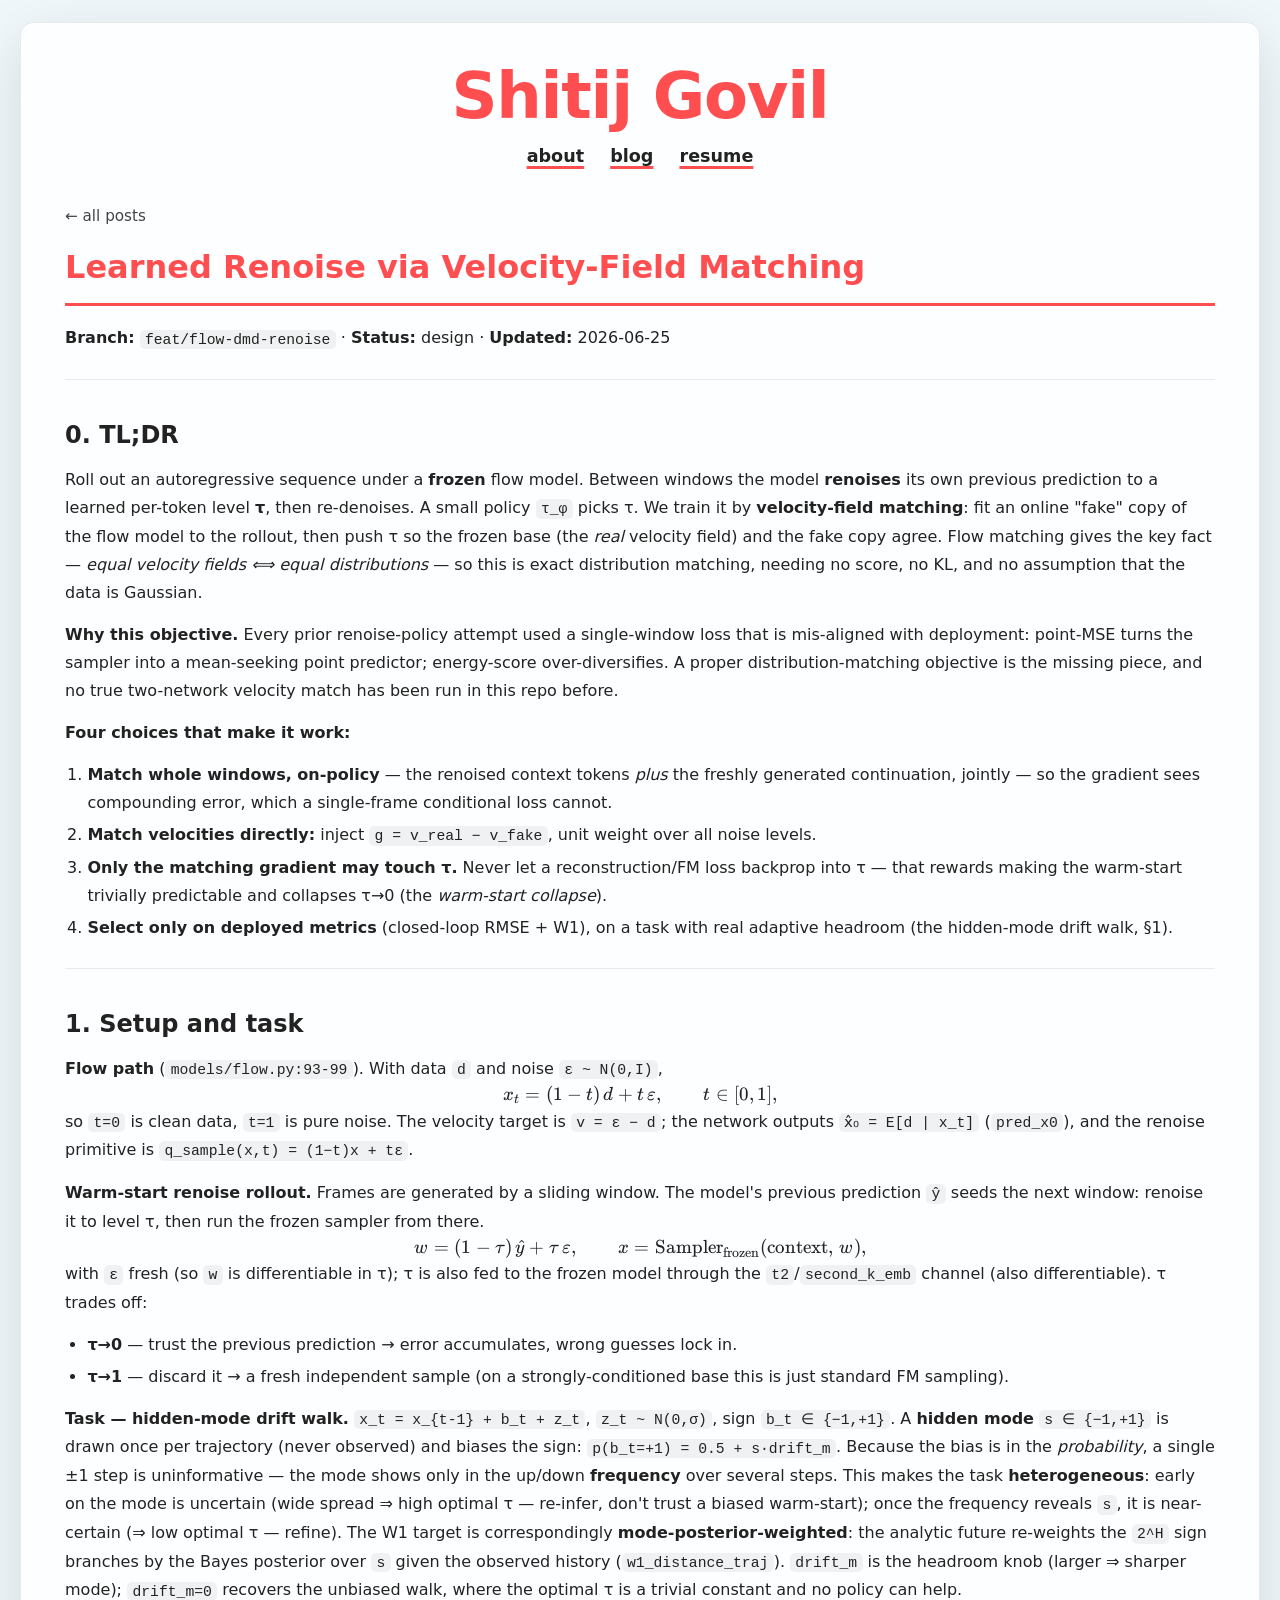
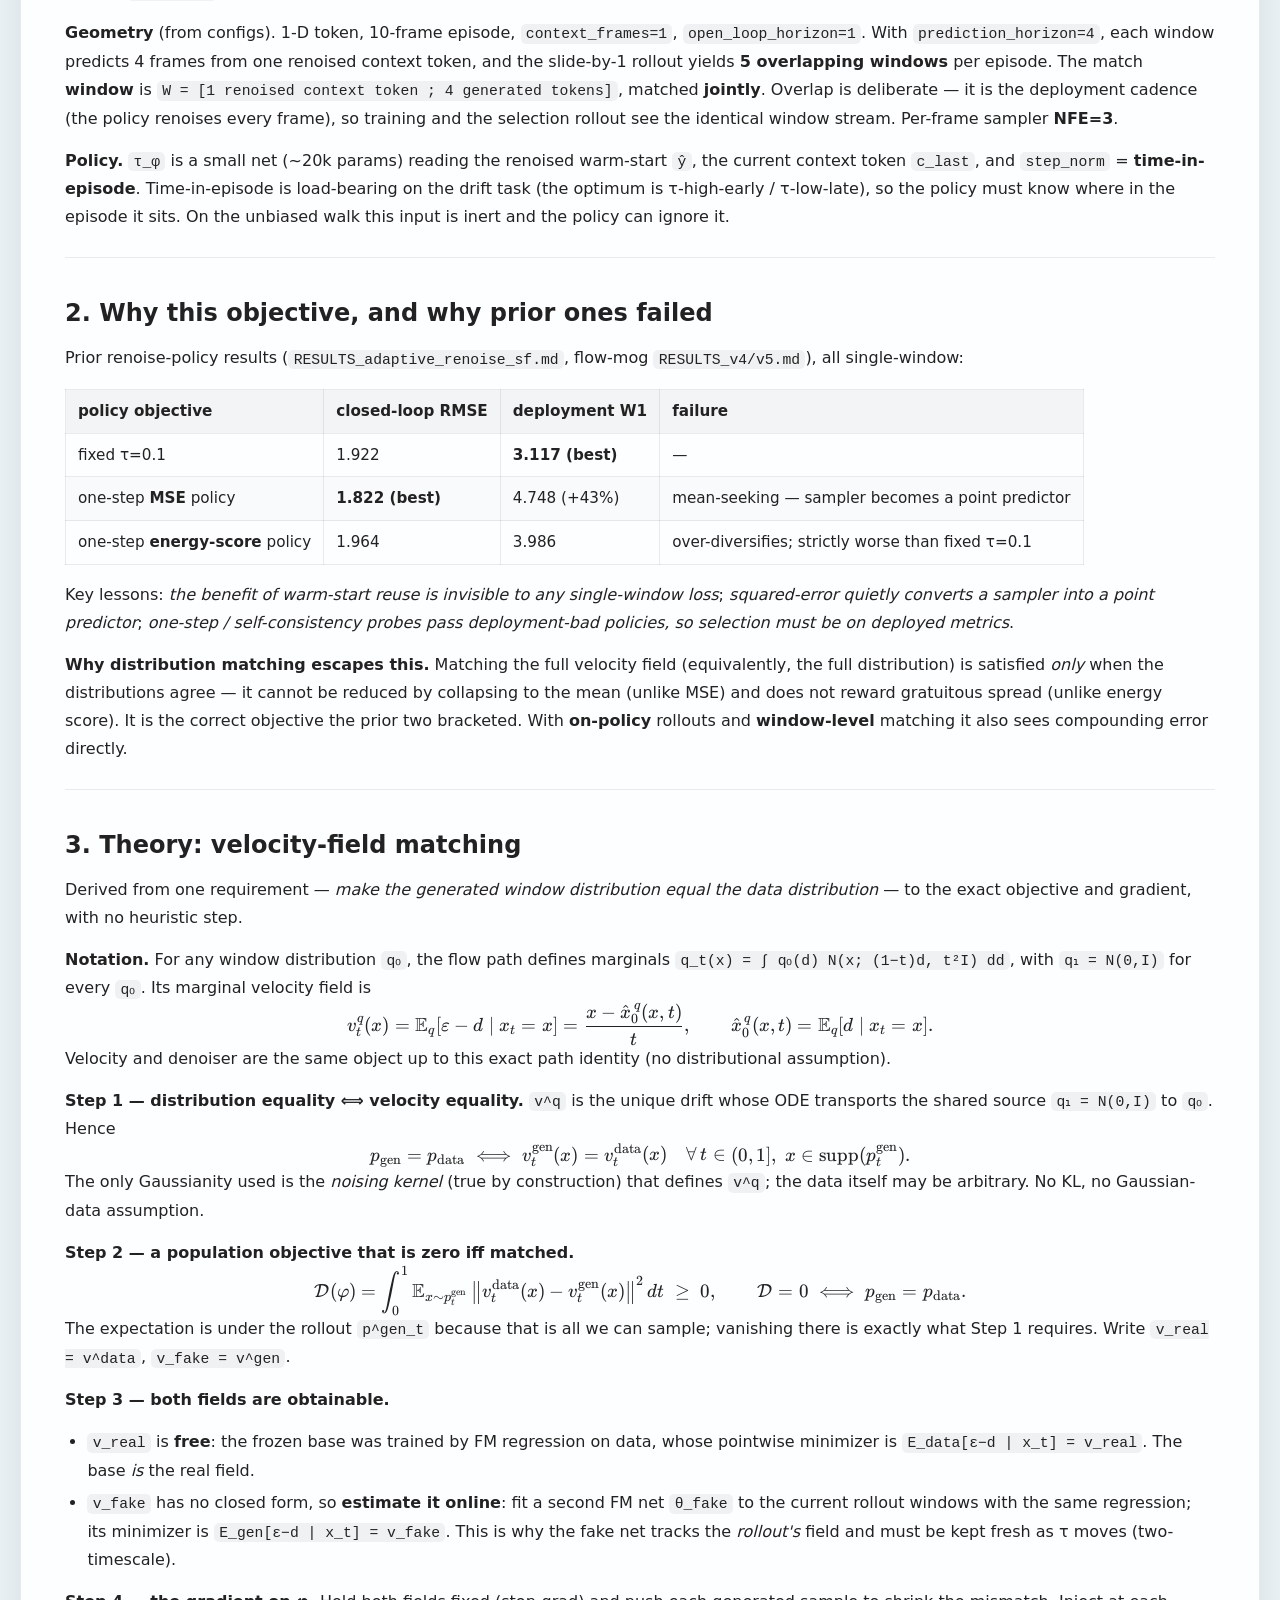
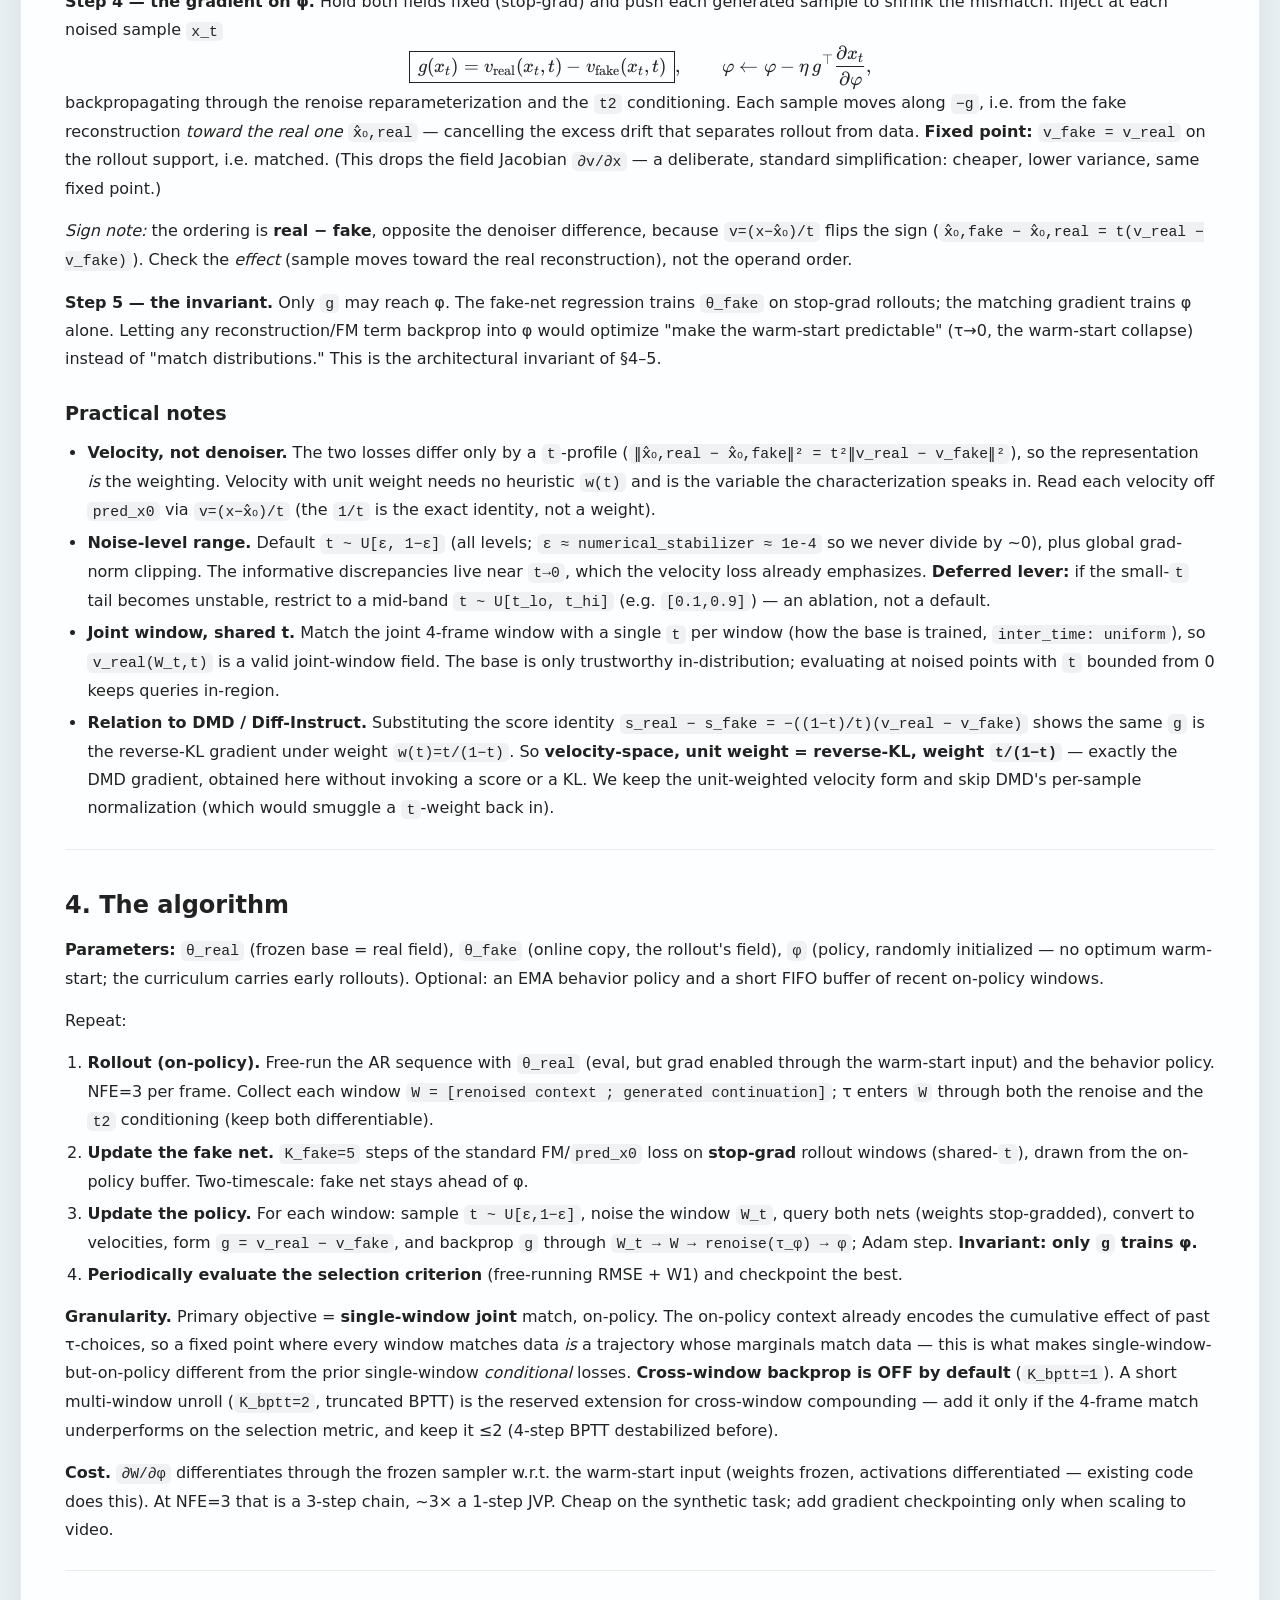
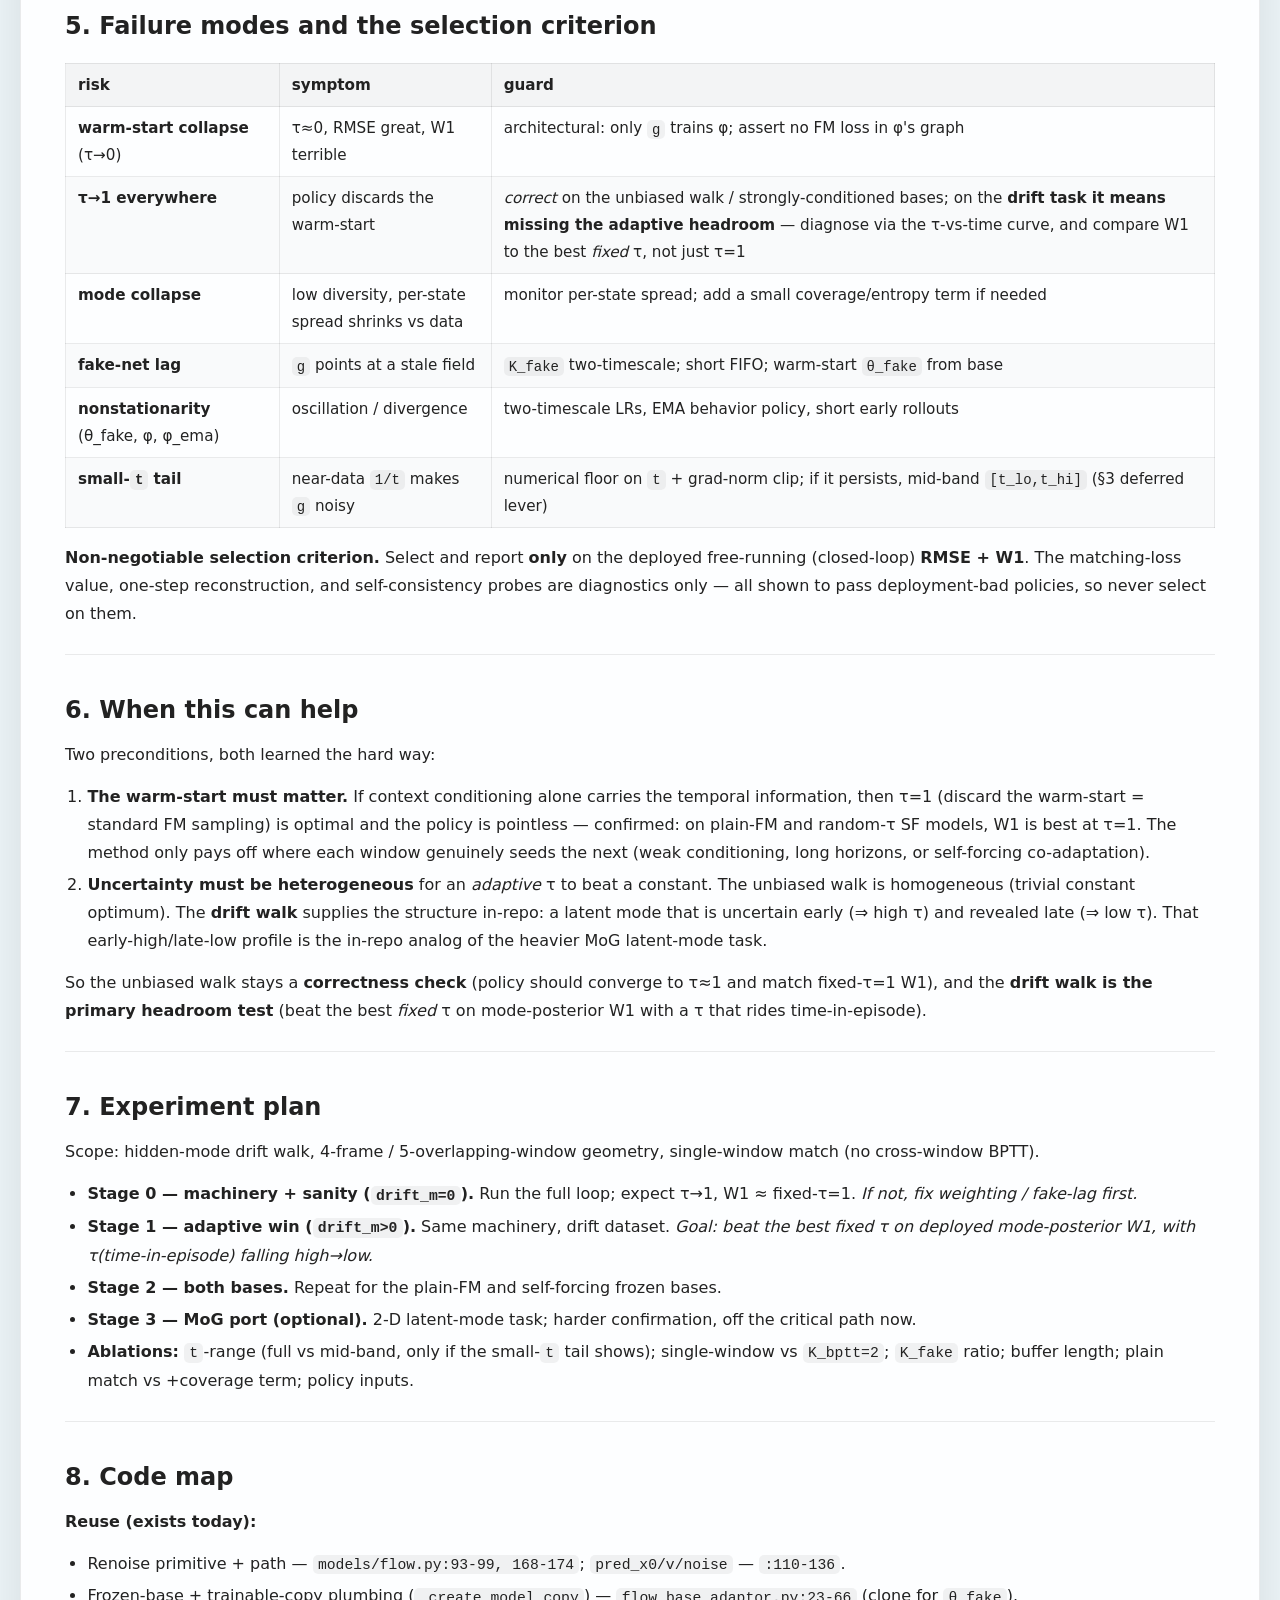
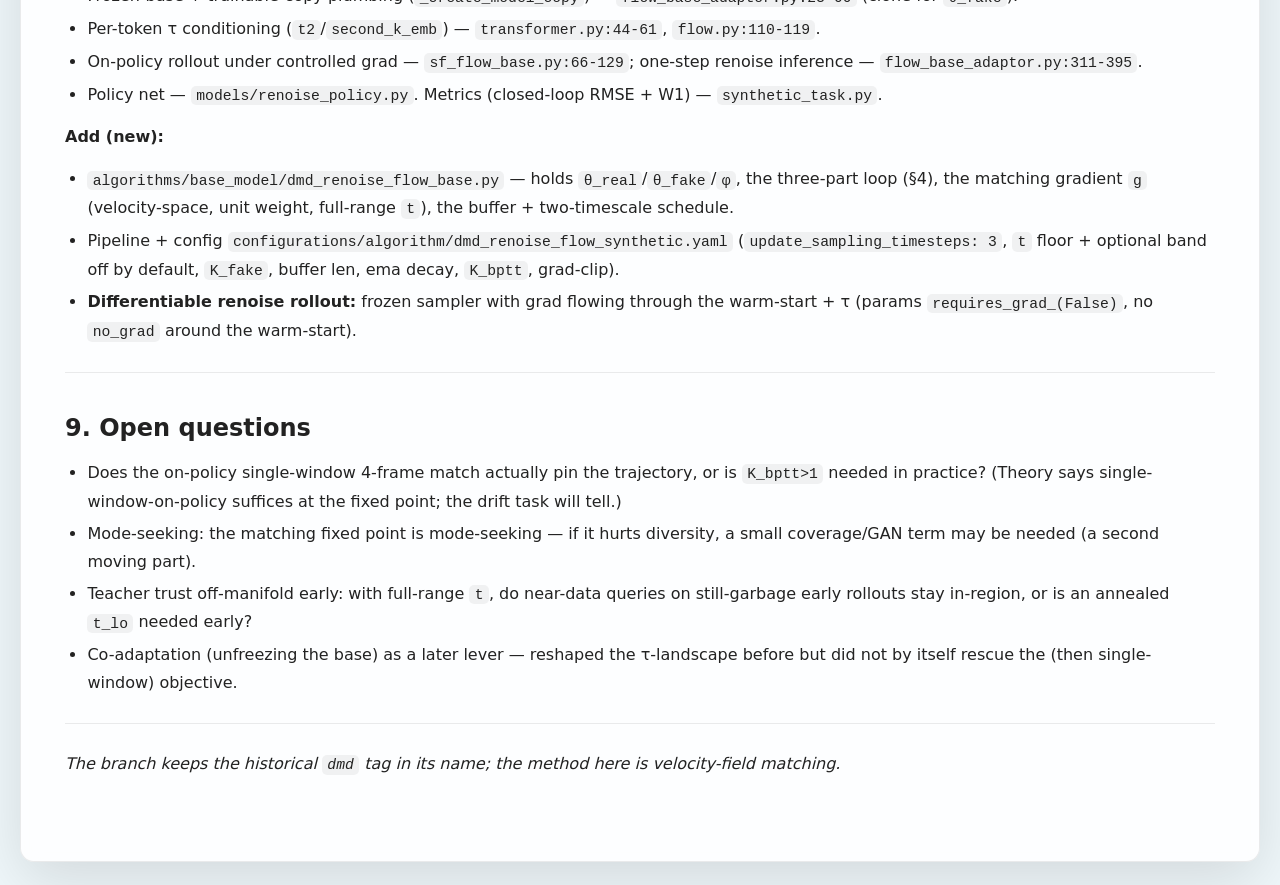
==== commit 54890bfb: "sync: update DMD renoise design doc (2026-06-26 02:22:01)" ====
--- a/blog/dmd-renoise/index.html
+++ b/blog/dmd-renoise/index.html
@@ -218,7 +218,7 @@
 is trained, <code>inter_time: uniform</code>), so <code>v_real(W_t,t)</code> is a valid joint-window field. The base is only
 trustworthy in-distribution; evaluating at noised points with <code>t</code> bounded from 0 keeps queries in-region.</li>
 <li><strong>Relation to DMD / Diff-Instruct.</strong> Substituting the score identity
-<code>s_real − s_fake = −(t/(1−t))(v_real − v_fake)</code> shows the same <code>g</code> is the reverse-KL gradient under
+<code>s_real − s_fake = −((1−t)/t)(v_real − v_fake)</code> shows the same <code>g</code> is the reverse-KL gradient under
 weight <code>w(t)=t/(1−t)</code>. So <strong>velocity-space, unit weight = reverse-KL, weight <code>t/(1−t)</code></strong> — exactly the
 DMD gradient, obtained here without invoking a score or a KL. We keep the unit-weighted velocity form
 and skip DMD&#39;s per-sample normalization (which would smuggle a <code>t</code>-weight back in).</li>
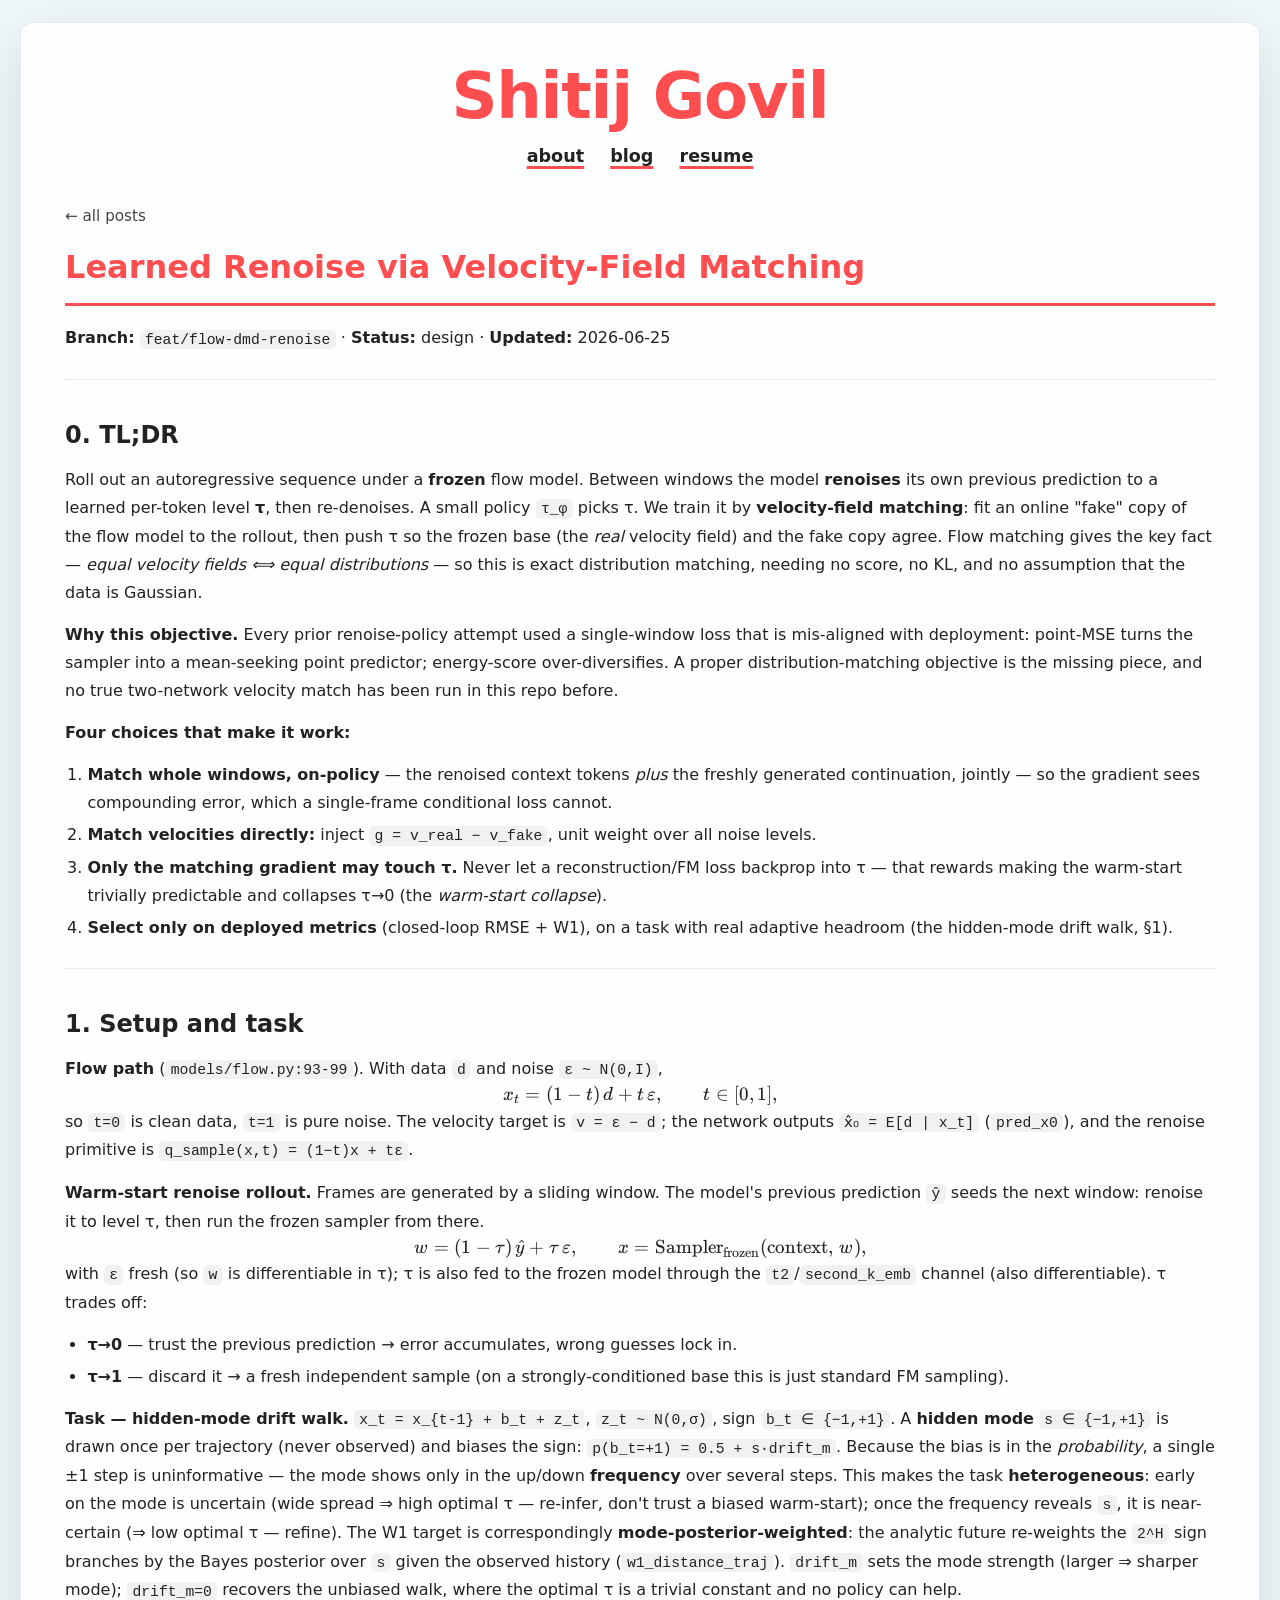
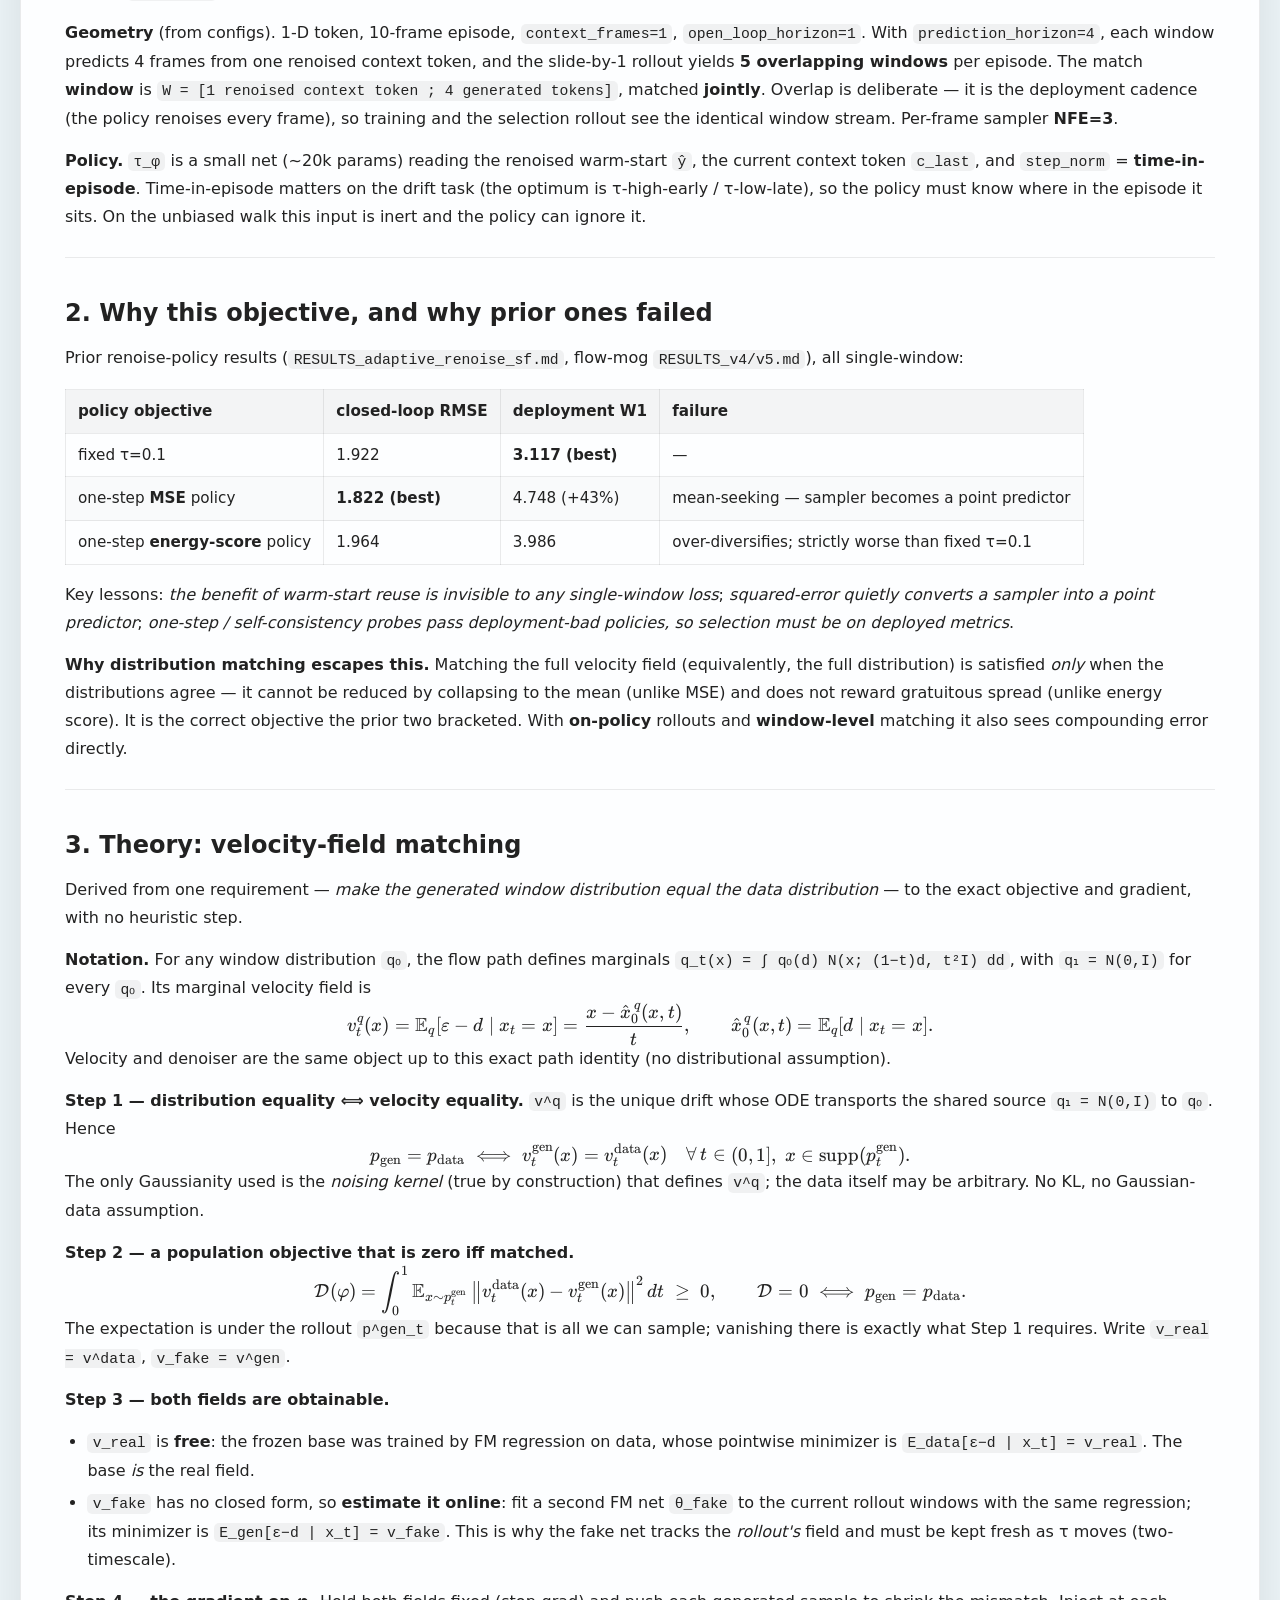
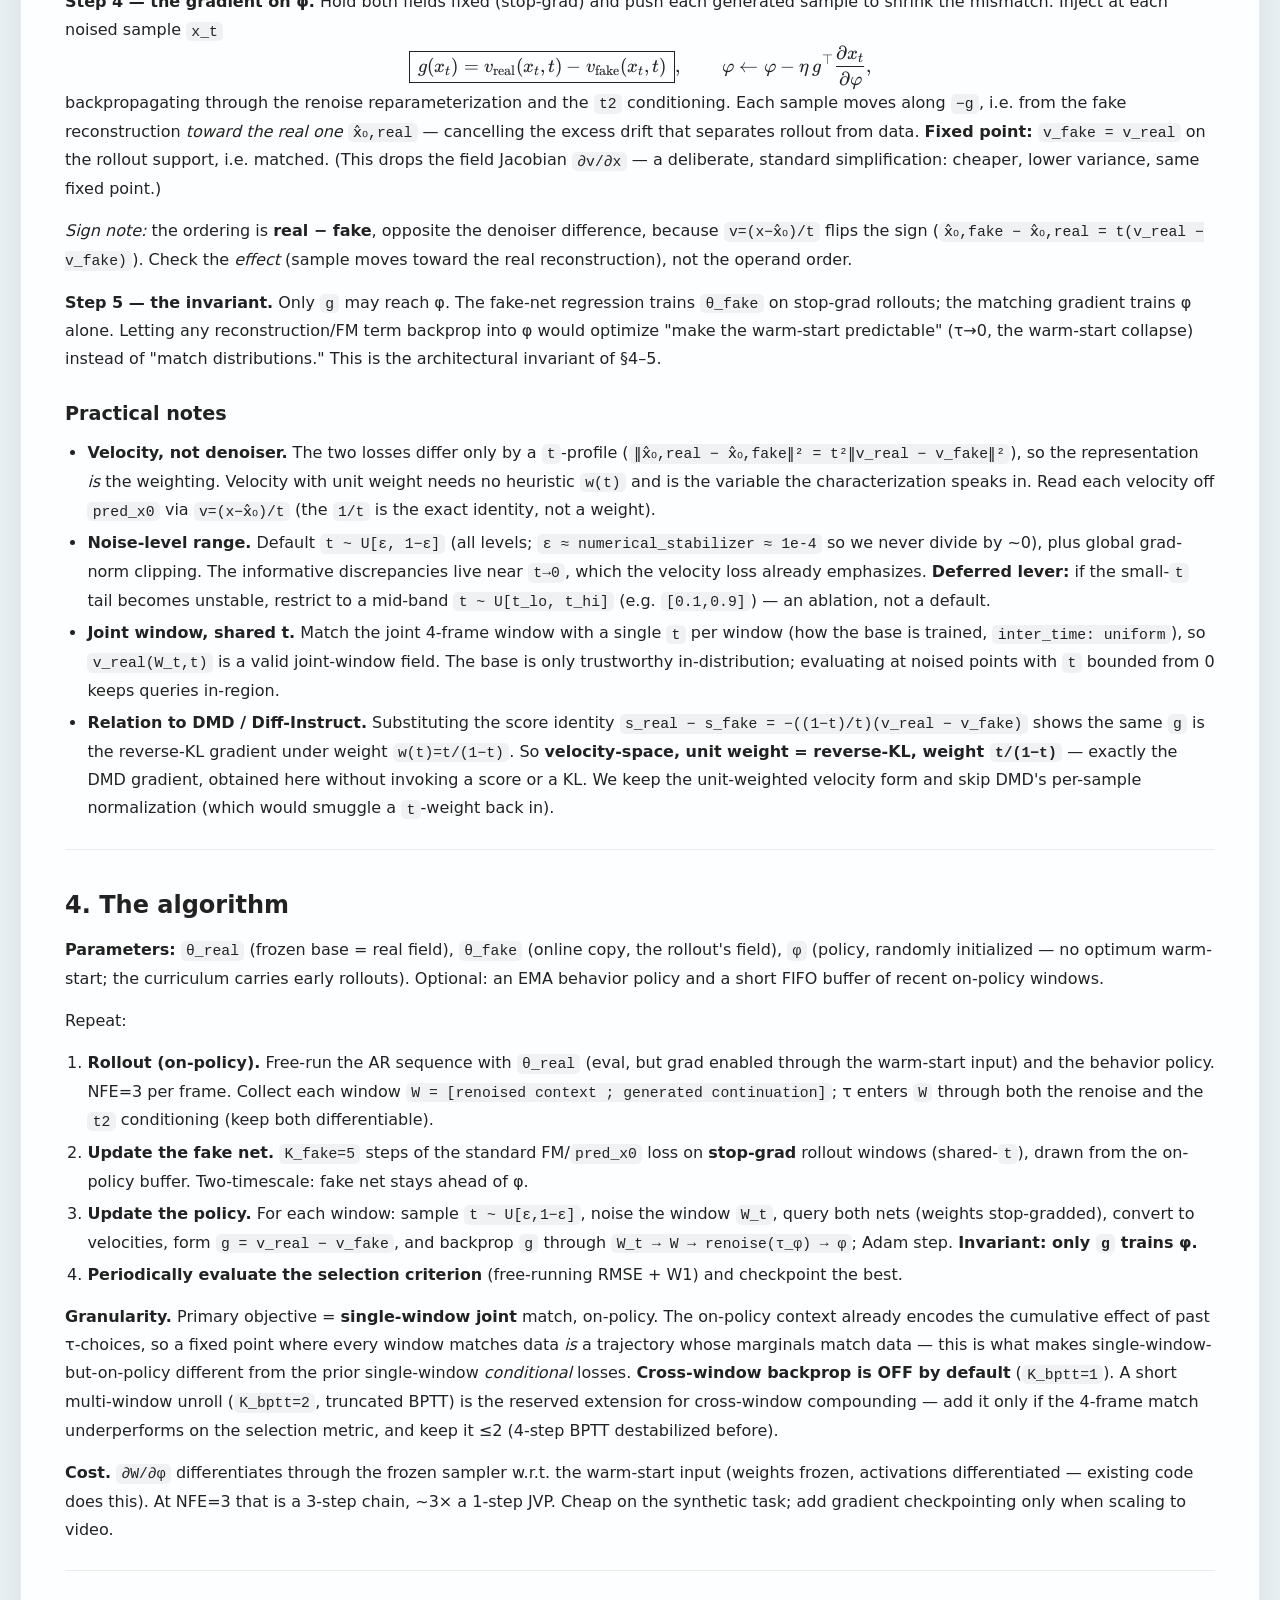
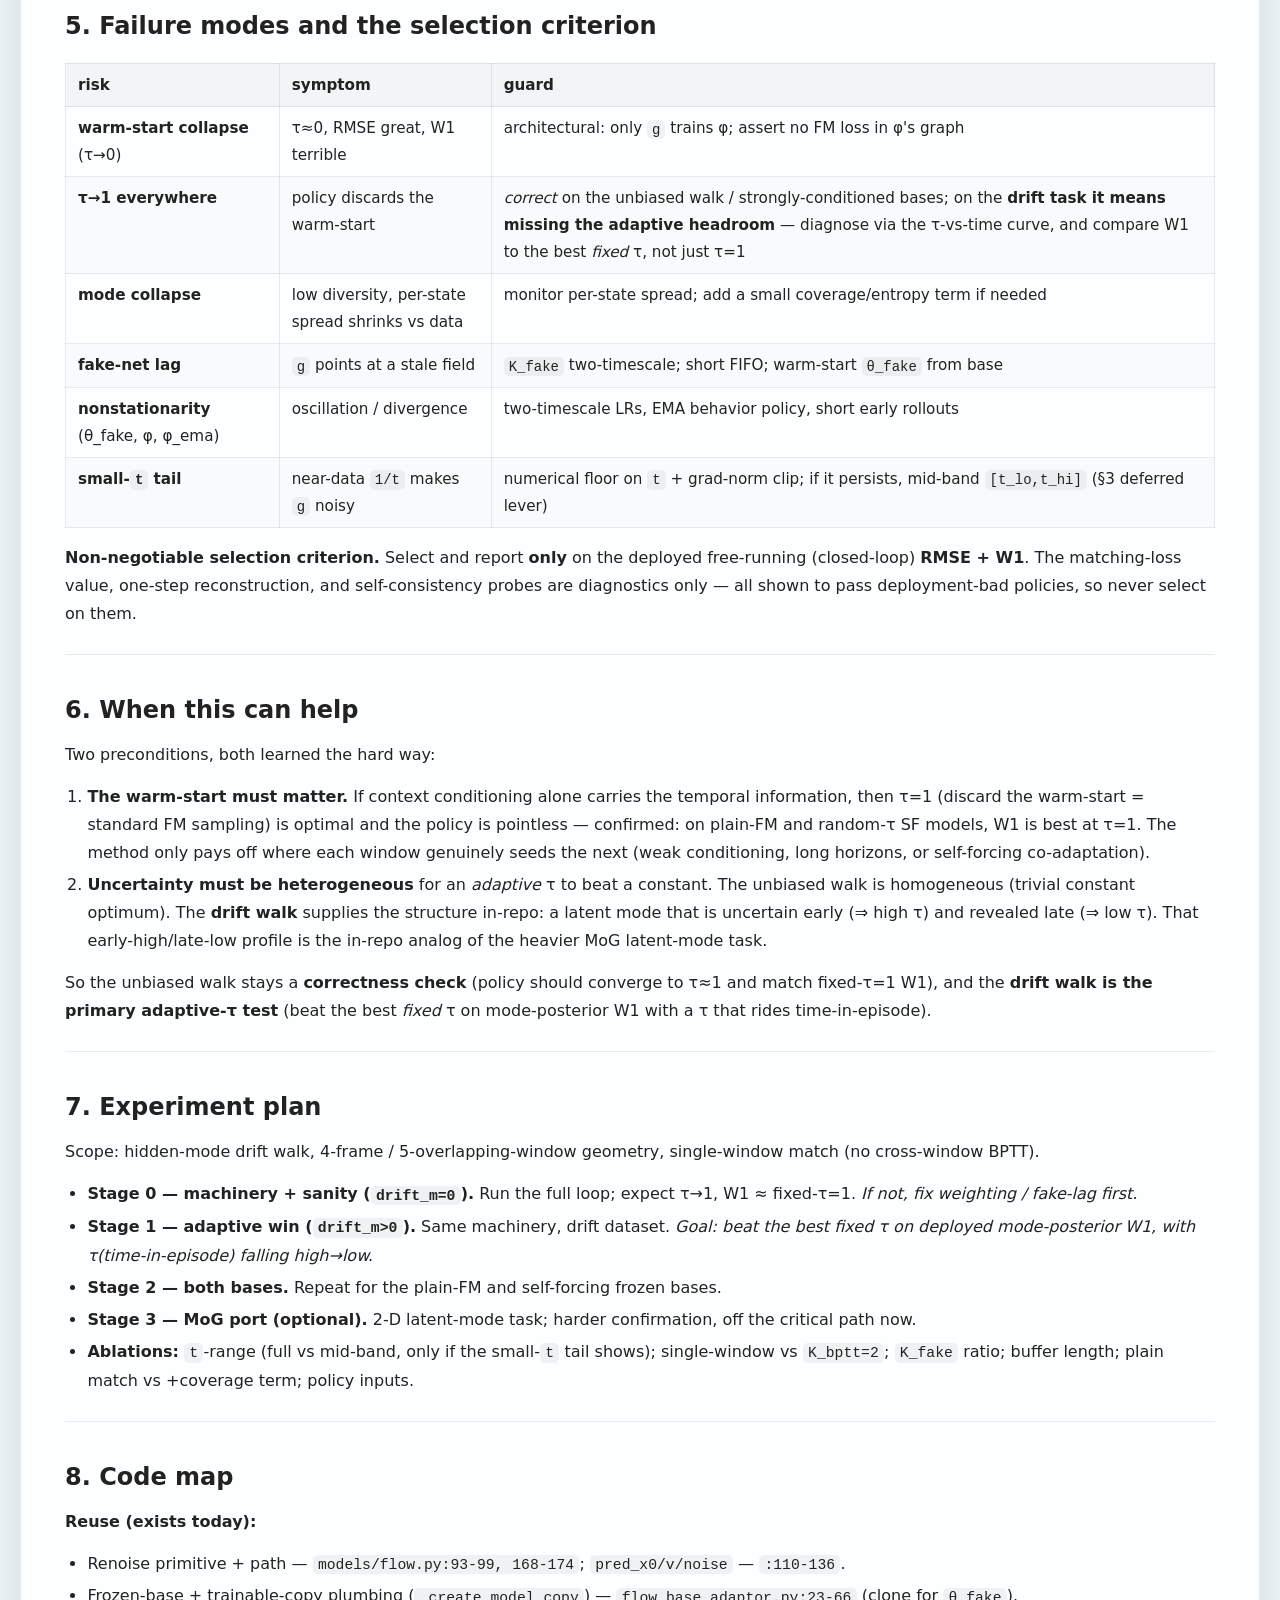
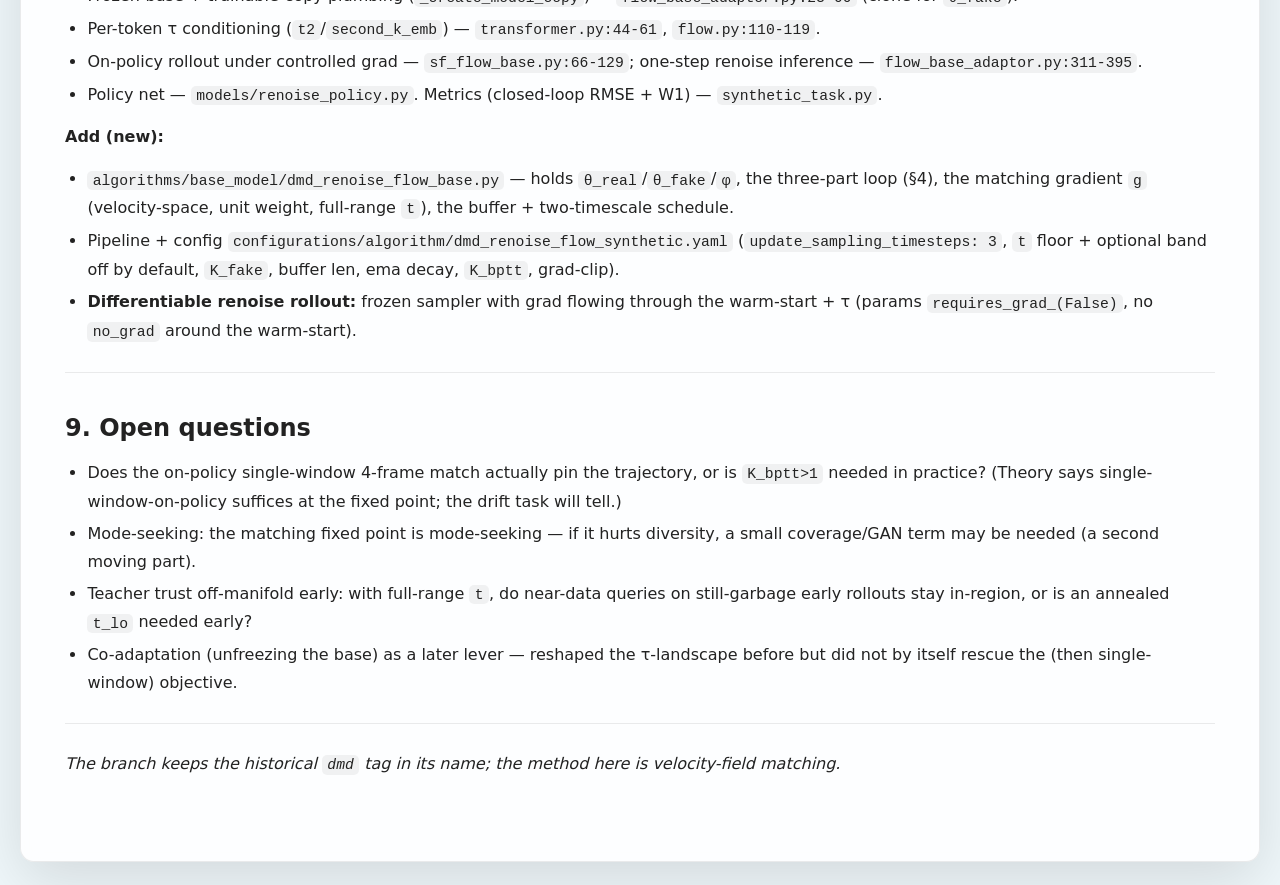
==== commit fd8d612b: "sync: update DMD renoise design doc (2026-06-26 02:23:02)" ====
--- a/blog/dmd-renoise/index.html
+++ b/blog/dmd-renoise/index.html
@@ -101,8 +101,8 @@
 <strong>heterogeneous</strong>: early on the mode is uncertain (wide spread ⇒ high optimal τ — re-infer, don&#39;t trust a
 biased warm-start); once the frequency reveals <code>s</code>, it is near-certain (⇒ low optimal τ — refine). The
 W1 target is correspondingly <strong>mode-posterior-weighted</strong>: the analytic future re-weights the <code>2^H</code> sign
-branches by the Bayes posterior over <code>s</code> given the observed history (<code>w1_distance_traj</code>). <code>drift_m</code> is
-the headroom knob (larger ⇒ sharper mode); <code>drift_m=0</code> recovers the unbiased walk, where the optimal τ
+branches by the Bayes posterior over <code>s</code> given the observed history (<code>w1_distance_traj</code>). <code>drift_m</code> sets
+the mode strength (larger ⇒ sharper mode); <code>drift_m=0</code> recovers the unbiased walk, where the optimal τ
 is a trivial constant and no policy can help.</p>
 <p><strong>Geometry</strong> (from configs). 1-D token, 10-frame episode, <code>context_frames=1</code>, <code>open_loop_horizon=1</code>.
 With <code>prediction_horizon=4</code>, each window predicts 4 frames from one renoised context token, and the
@@ -111,7 +111,7 @@
 is the deployment cadence (the policy renoises every frame), so training and the selection rollout see
 the identical window stream. Per-frame sampler <strong>NFE=3</strong>.</p>
 <p><strong>Policy.</strong> <code>τ_φ</code> is a small net (~20k params) reading the renoised warm-start <code>ŷ</code>, the current context
-token <code>c_last</code>, and <code>step_norm</code> = <strong>time-in-episode</strong>. Time-in-episode is load-bearing on the drift task
+token <code>c_last</code>, and <code>step_norm</code> = <strong>time-in-episode</strong>. Time-in-episode matters on the drift task
 (the optimum is τ-high-early / τ-low-late), so the policy must know where in the episode it sits. On the
 unbiased walk this input is inert and the policy can ignore it.</p>
 <hr>
@@ -309,7 +309,7 @@
 is the in-repo analog of the heavier MoG latent-mode task.</li>
 </ol>
 <p>So the unbiased walk stays a <strong>correctness check</strong> (policy should converge to τ≈1 and match fixed-τ=1
-W1), and the <strong>drift walk is the primary headroom test</strong> (beat the best <em>fixed</em> τ on mode-posterior W1
+W1), and the <strong>drift walk is the primary adaptive-τ test</strong> (beat the best <em>fixed</em> τ on mode-posterior W1
 with a τ that rides time-in-episode).</p>
 <hr>
 <h2>7. Experiment plan</h2>
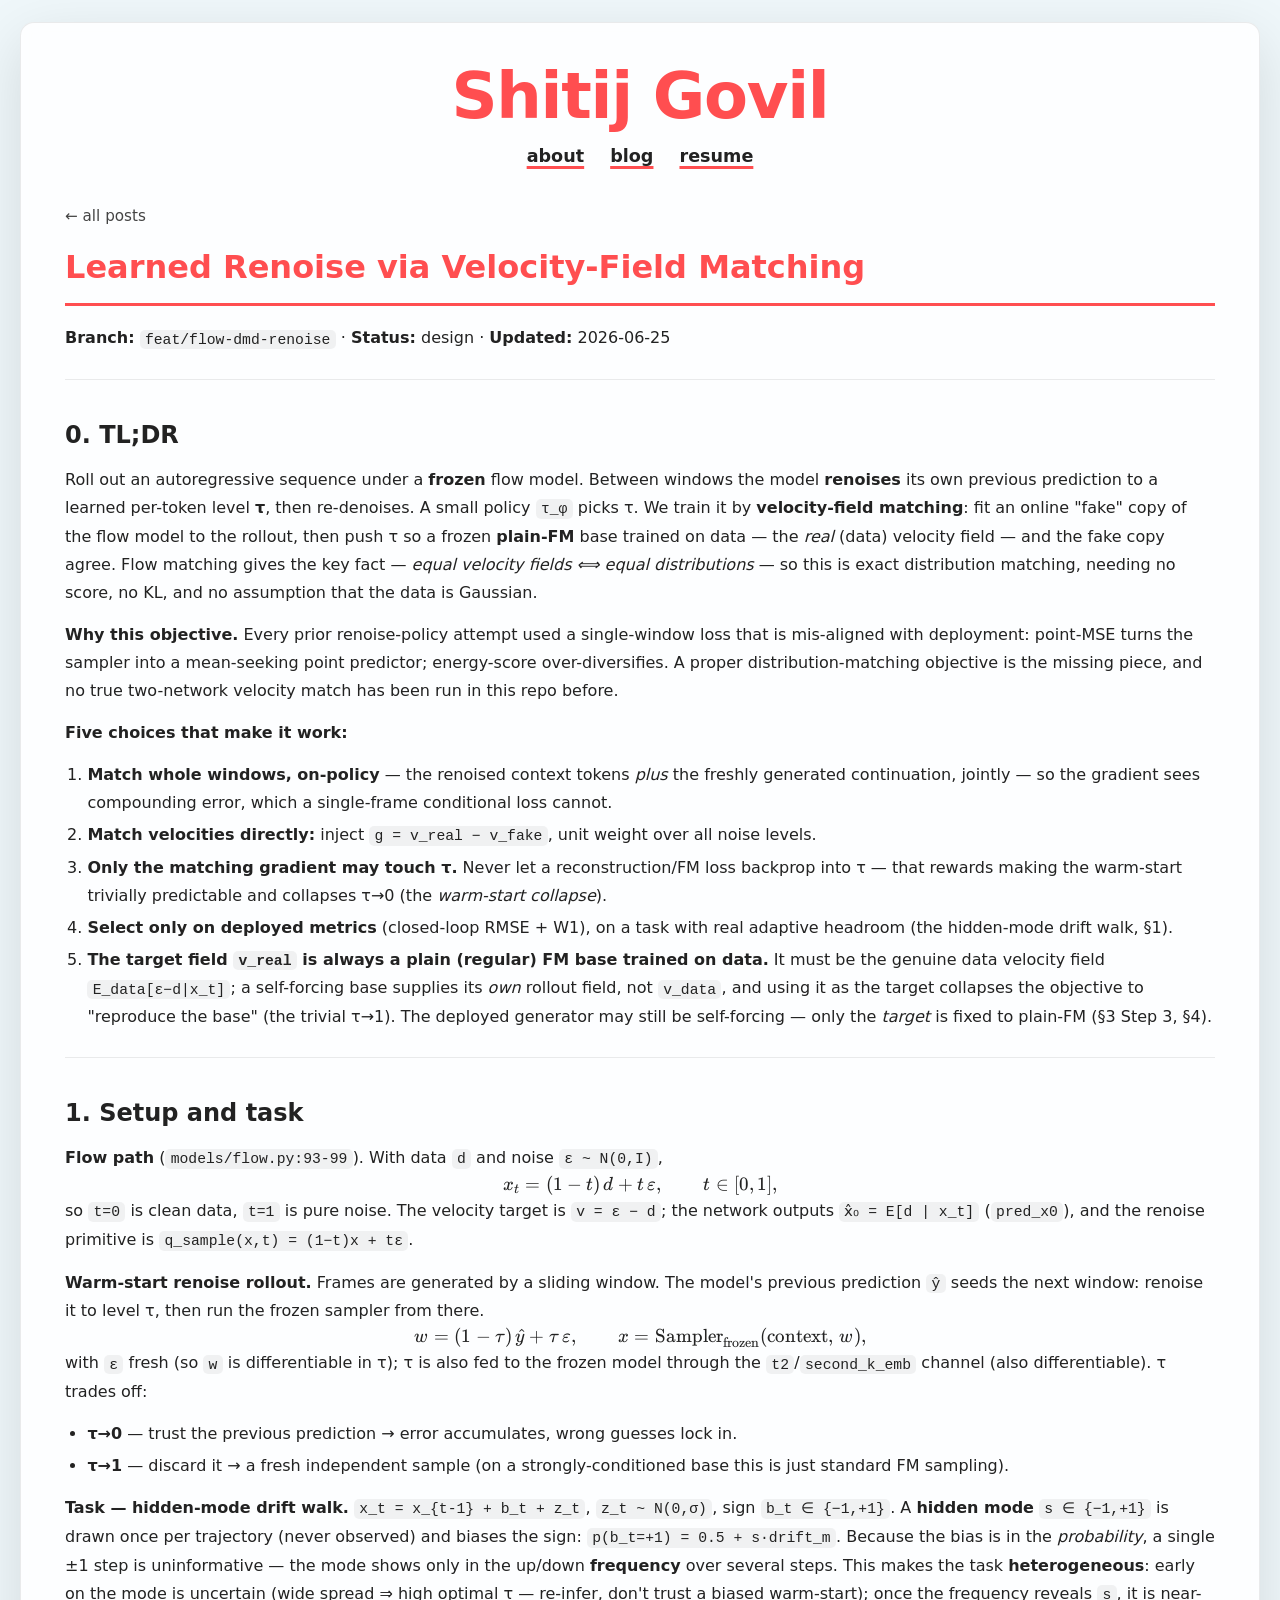
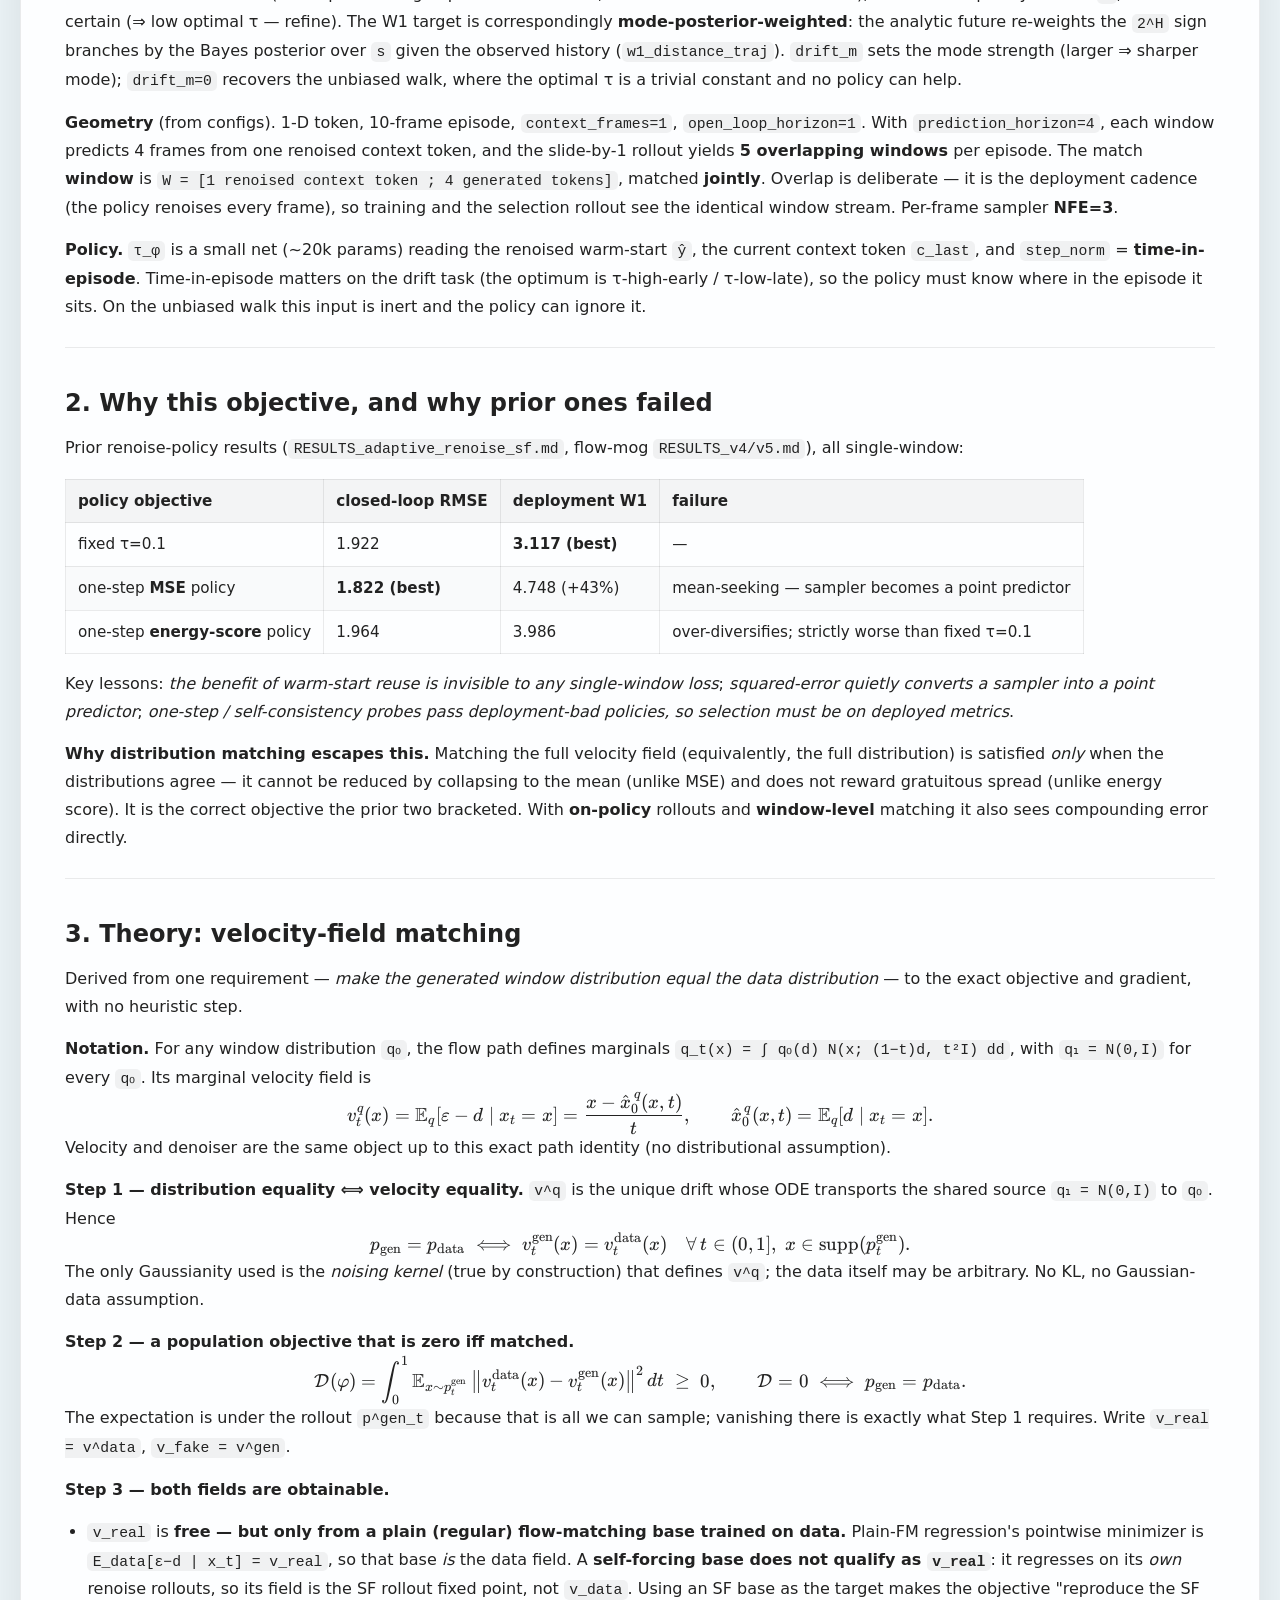
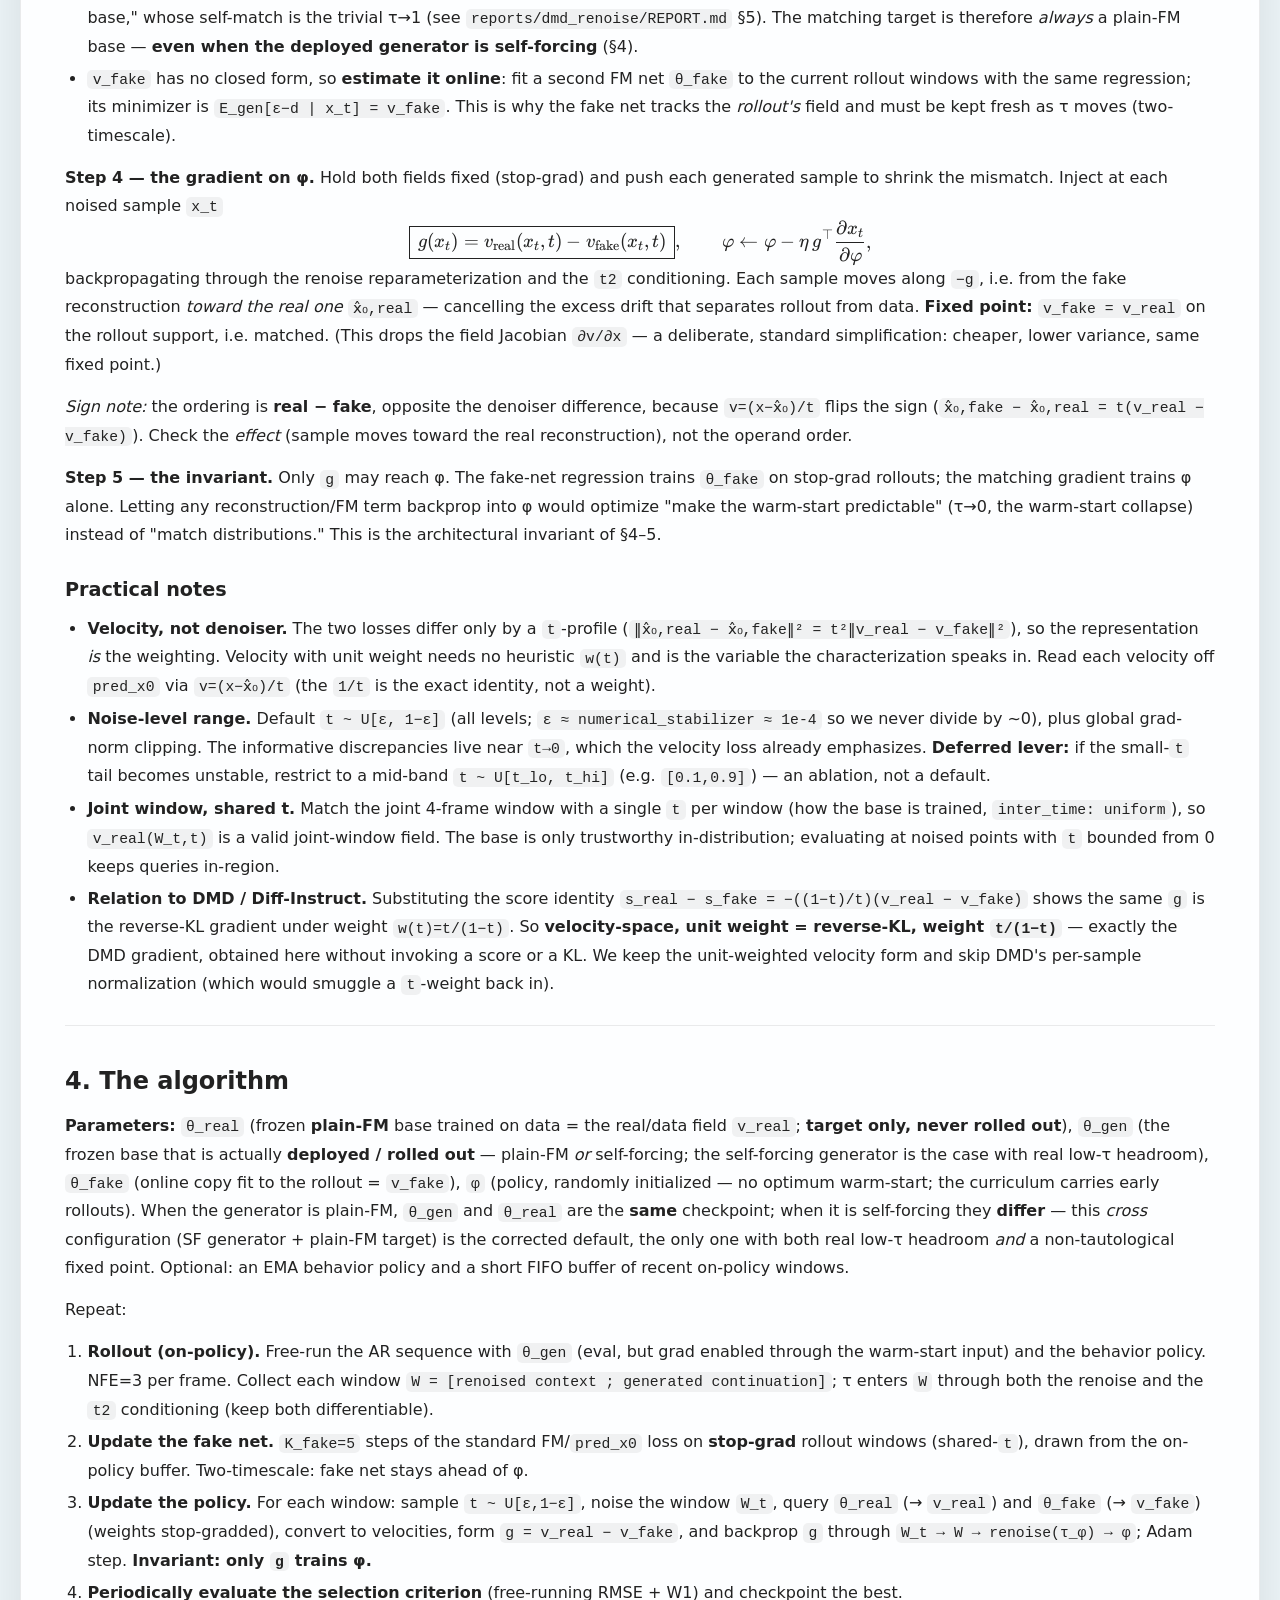
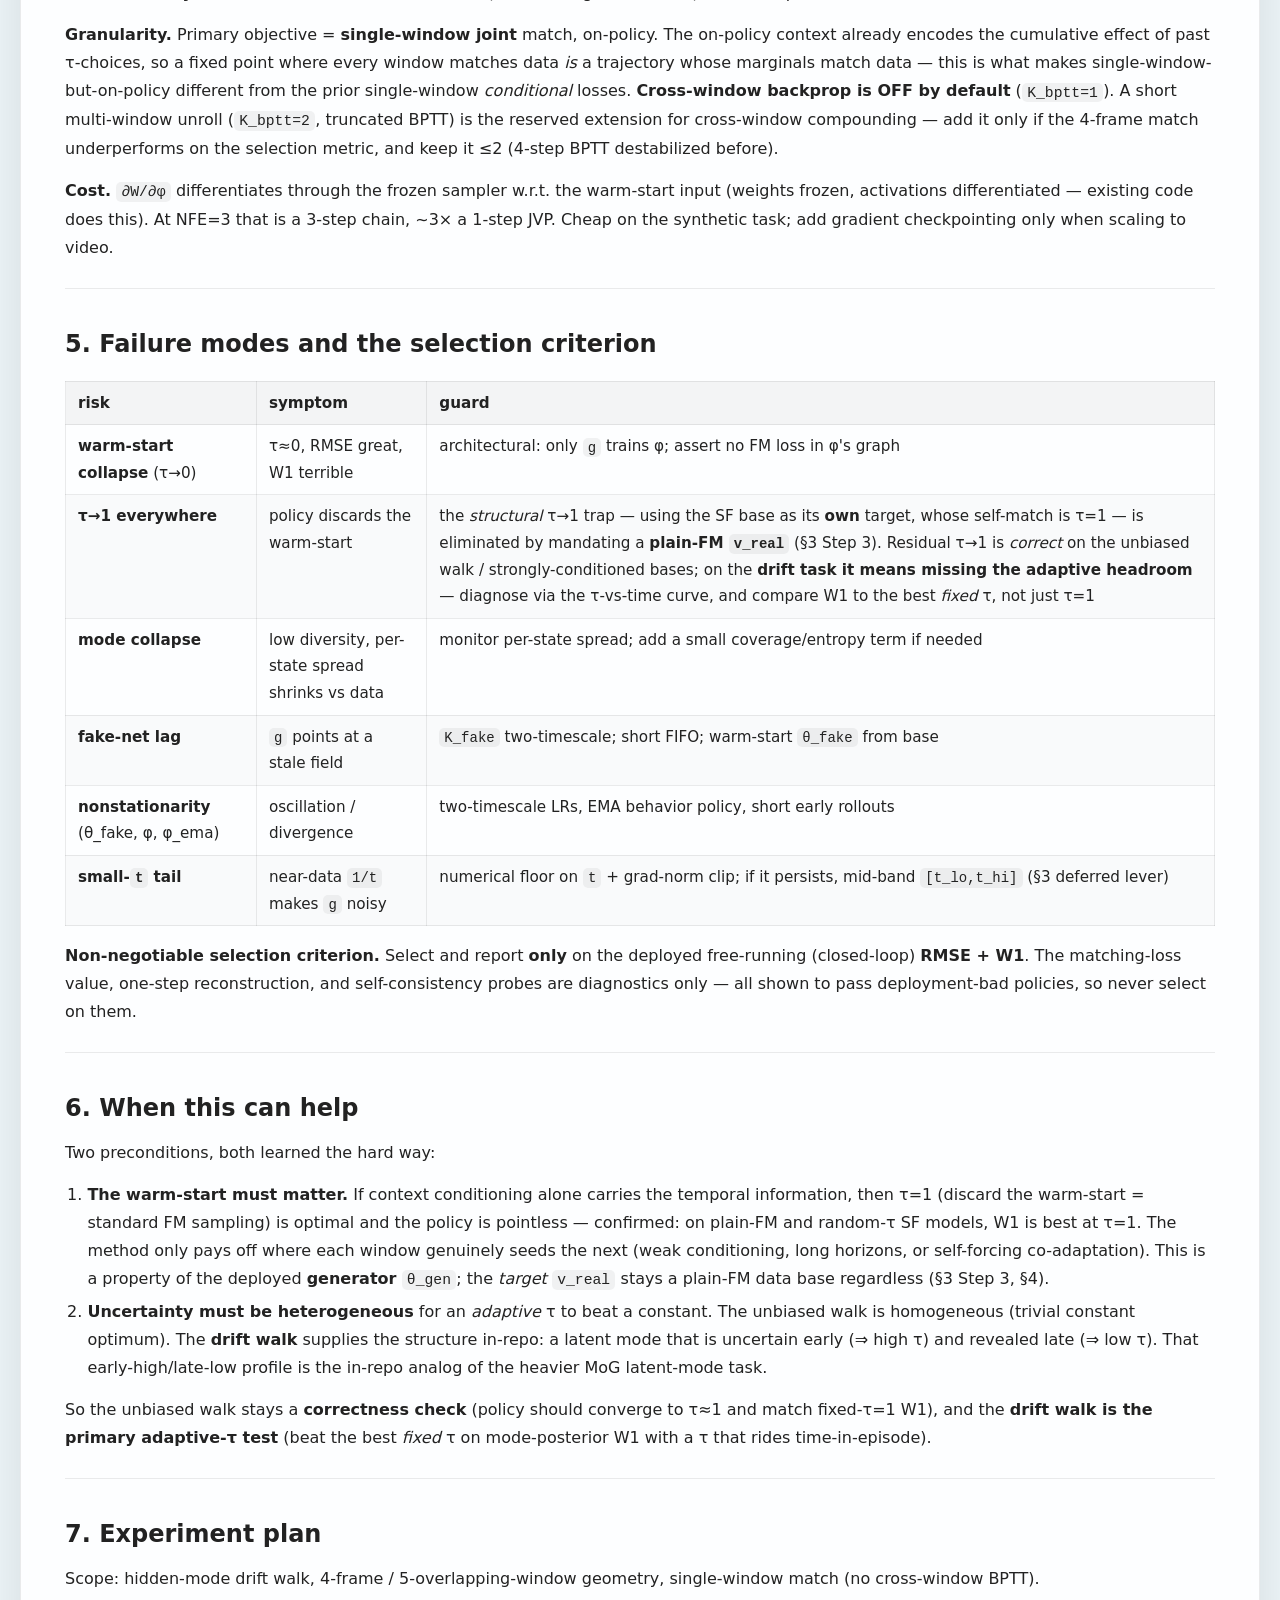
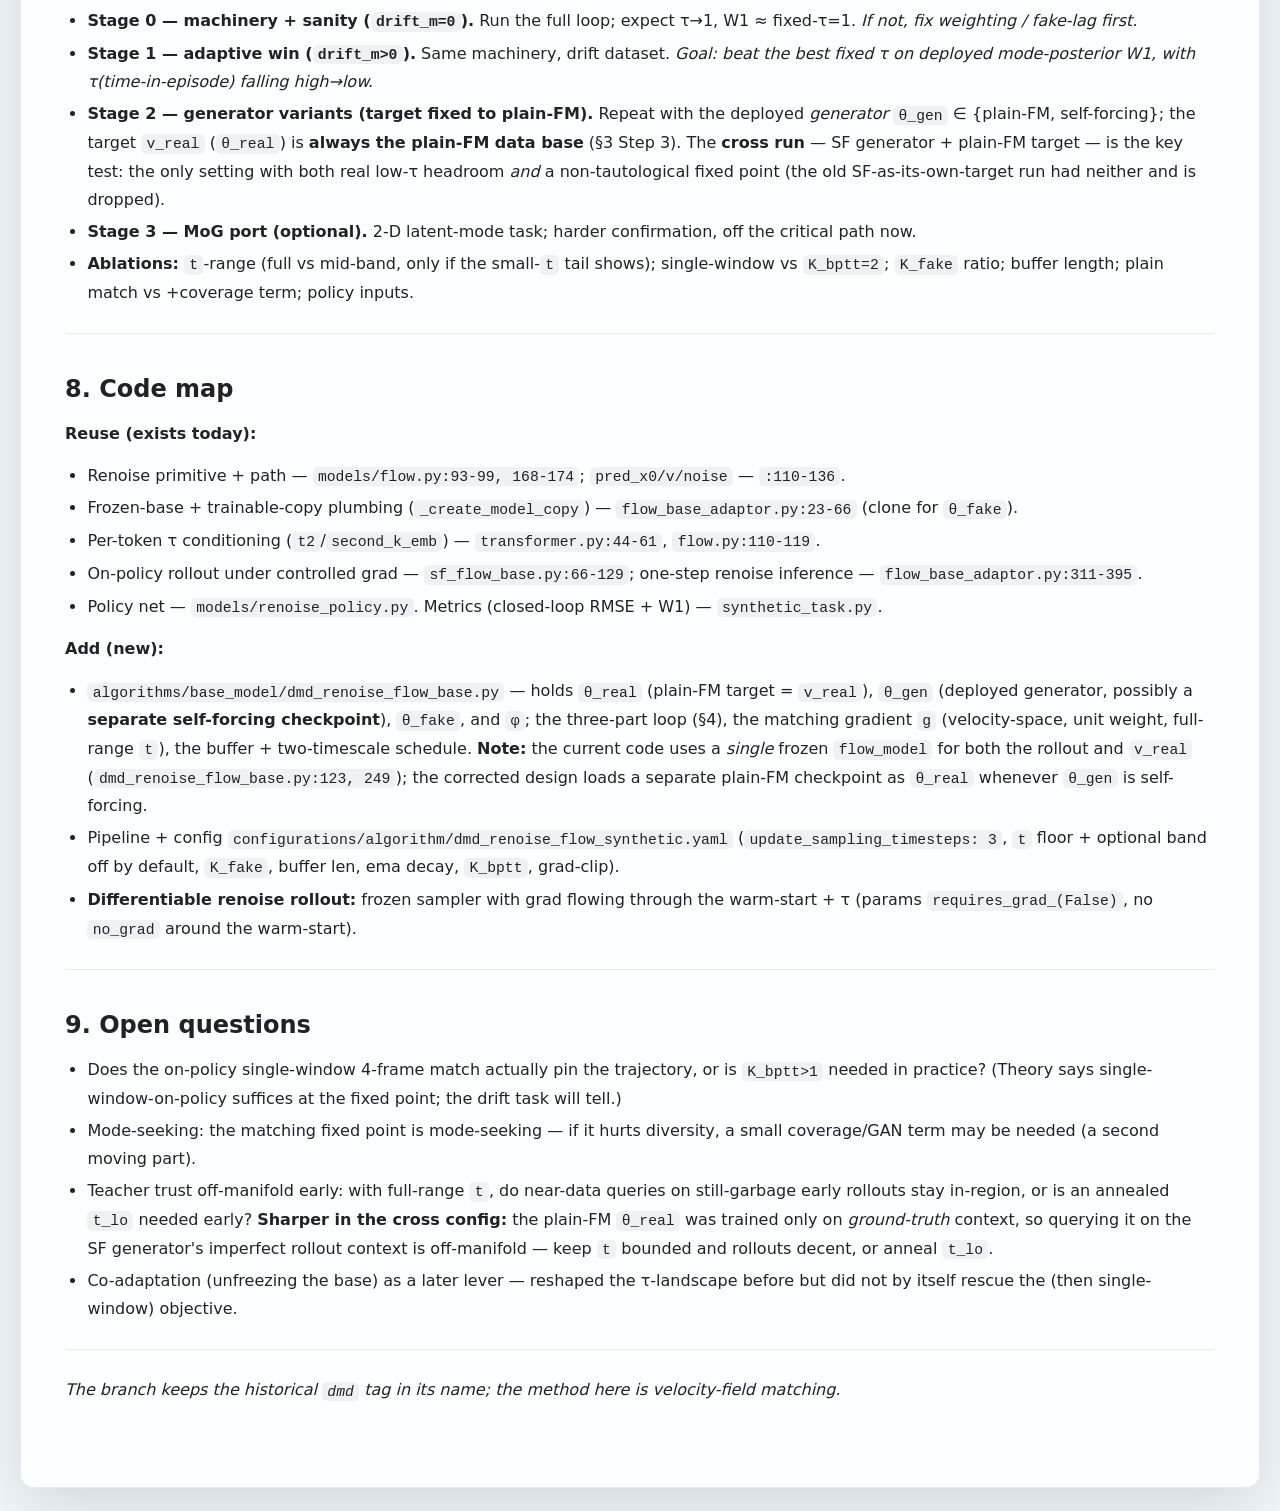
==== commit 2bc3e7c5: "sync: update DMD renoise design doc (2026-06-27 02:01:01)" ====
--- a/blog/dmd-renoise/index.html
+++ b/blog/dmd-renoise/index.html
@@ -62,14 +62,14 @@
 <p>Roll out an autoregressive sequence under a <strong>frozen</strong> flow model. Between windows the model
 <strong>renoises</strong> its own previous prediction to a learned per-token level <strong>τ</strong>, then re-denoises. A small
 policy <code>τ_φ</code> picks τ. We train it by <strong>velocity-field matching</strong>: fit an online &quot;fake&quot; copy of the flow
-model to the rollout, then push τ so the frozen base (the <em>real</em> velocity field) and the fake copy
+model to the rollout, then push τ so a frozen <strong>plain-FM</strong> base trained on data — the <em>real</em> (data) velocity field — and the fake copy
 agree. Flow matching gives the key fact — <em>equal velocity fields ⟺ equal distributions</em> — so this is
 exact distribution matching, needing no score, no KL, and no assumption that the data is Gaussian.</p>
 <p><strong>Why this objective.</strong> Every prior renoise-policy attempt used a single-window loss that is
 mis-aligned with deployment: point-MSE turns the sampler into a mean-seeking point predictor;
 energy-score over-diversifies. A proper distribution-matching objective is the missing piece, and no
 true two-network velocity match has been run in this repo before.</p>
-<p><strong>Four choices that make it work:</strong></p>
+<p><strong>Five choices that make it work:</strong></p>
 <ol>
 <li><strong>Match whole windows, on-policy</strong> — the renoised context tokens <em>plus</em> the freshly generated
 continuation, jointly — so the gradient sees compounding error, which a single-frame conditional loss cannot.</li>
@@ -78,6 +78,11 @@
 rewards making the warm-start trivially predictable and collapses τ→0 (the <em>warm-start collapse</em>).</li>
 <li><strong>Select only on deployed metrics</strong> (closed-loop RMSE + W1), on a task with real adaptive headroom
 (the hidden-mode drift walk, §1).</li>
+<li><strong>The target field <code>v_real</code> is always a plain (regular) FM base trained on data.</strong> It must be the
+genuine data velocity field <code>E_data[ε−d|x_t]</code>; a self-forcing base supplies its <em>own</em> rollout field,
+not <code>v_data</code>, and using it as the target collapses the objective to &quot;reproduce the base&quot; (the trivial
+τ→1). The deployed generator may still be self-forcing — only the <em>target</em> is fixed to plain-FM (§3
+Step 3, §4).</li>
 </ol>
 <hr>
 <h2>1. Setup and task</h2>
@@ -183,8 +188,13 @@
 exactly what Step 1 requires. Write <code>v_real = v^data</code>, <code>v_fake = v^gen</code>.</p>
 <p><strong>Step 3 — both fields are obtainable.</strong></p>
 <ul>
-<li><code>v_real</code> is <strong>free</strong>: the frozen base was trained by FM regression on data, whose pointwise minimizer
-is <code>E_data[ε−d | x_t] = v_real</code>. The base <em>is</em> the real field.</li>
+<li><code>v_real</code> is <strong>free — but only from a plain (regular) flow-matching base trained on data.</strong> Plain-FM
+regression&#39;s pointwise minimizer is <code>E_data[ε−d | x_t] = v_real</code>, so that base <em>is</em> the data field. A
+<strong>self-forcing base does not qualify as <code>v_real</code></strong>: it regresses on its <em>own</em> renoise rollouts, so its
+field is the SF rollout fixed point, not <code>v_data</code>. Using an SF base as the target makes the objective
+&quot;reproduce the SF base,&quot; whose self-match is the trivial τ→1 (see <code>reports/dmd_renoise/REPORT.md</code> §5).
+The matching target is therefore <em>always</em> a plain-FM base — <strong>even when the deployed generator is
+self-forcing</strong> (§4).</li>
 <li><code>v_fake</code> has no closed form, so <strong>estimate it online</strong>: fit a second FM net <code>θ_fake</code> to the current
 rollout windows with the same regression; its minimizer is <code>E_gen[ε−d | x_t] = v_fake</code>. This is why the
 fake net tracks the <em>rollout&#39;s</em> field and must be kept fresh as τ moves (two-timescale).</li>
@@ -225,18 +235,24 @@
 </ul>
 <hr>
 <h2>4. The algorithm</h2>
-<p><strong>Parameters:</strong> <code>θ_real</code> (frozen base = real field), <code>θ_fake</code> (online copy, the rollout&#39;s field), <code>φ</code>
-(policy, randomly initialized — no optimum warm-start; the curriculum carries early rollouts). Optional:
-an EMA behavior policy and a short FIFO buffer of recent on-policy windows.</p>
+<p><strong>Parameters:</strong> <code>θ_real</code> (frozen <strong>plain-FM</strong> base trained on data = the real/data field <code>v_real</code>;
+<strong>target only, never rolled out</strong>), <code>θ_gen</code> (the frozen base that is actually <strong>deployed / rolled out</strong> —
+plain-FM <em>or</em> self-forcing; the self-forcing generator is the case with real low-τ headroom), <code>θ_fake</code>
+(online copy fit to the rollout = <code>v_fake</code>), <code>φ</code> (policy, randomly initialized — no optimum warm-start;
+the curriculum carries early rollouts). When the generator is plain-FM, <code>θ_gen</code> and <code>θ_real</code> are the
+<strong>same</strong> checkpoint; when it is self-forcing they <strong>differ</strong> — this <em>cross</em> configuration (SF generator +
+plain-FM target) is the corrected default, the only one with both real low-τ headroom <em>and</em> a
+non-tautological fixed point. Optional: an EMA behavior policy and a short FIFO buffer of recent
+on-policy windows.</p>
 <p>Repeat:</p>
 <ol>
-<li><strong>Rollout (on-policy).</strong> Free-run the AR sequence with <code>θ_real</code> (eval, but grad enabled through the
+<li><strong>Rollout (on-policy).</strong> Free-run the AR sequence with <code>θ_gen</code> (eval, but grad enabled through the
 warm-start input) and the behavior policy. NFE=3 per frame. Collect each window
 <code>W = [renoised context ; generated continuation]</code>; τ enters <code>W</code> through both the renoise and the <code>t2</code>
 conditioning (keep both differentiable).</li>
 <li><strong>Update the fake net.</strong> <code>K_fake=5</code> steps of the standard FM/<code>pred_x0</code> loss on <strong>stop-grad</strong> rollout
 windows (shared-<code>t</code>), drawn from the on-policy buffer. Two-timescale: fake net stays ahead of φ.</li>
-<li><strong>Update the policy.</strong> For each window: sample <code>t ~ U[ε,1−ε]</code>, noise the window <code>W_t</code>, query both nets
+<li><strong>Update the policy.</strong> For each window: sample <code>t ~ U[ε,1−ε]</code>, noise the window <code>W_t</code>, query <code>θ_real</code> (→ <code>v_real</code>) and <code>θ_fake</code> (→ <code>v_fake</code>)
 (weights stop-gradded), convert to velocities, form <code>g = v_real − v_fake</code>, and backprop
 <code>g</code> through <code>W_t → W → renoise(τ_φ) → φ</code>; Adam step. <strong>Invariant: only <code>g</code> trains φ.</strong></li>
 <li><strong>Periodically evaluate the selection criterion</strong> (free-running RMSE + W1) and checkpoint the best.</li>
@@ -269,7 +285,7 @@
 <tr>
 <td><strong>τ→1 everywhere</strong></td>
 <td>policy discards the warm-start</td>
-<td><em>correct</em> on the unbiased walk / strongly-conditioned bases; on the <strong>drift task it means missing the adaptive headroom</strong> — diagnose via the τ-vs-time curve, and compare W1 to the best <em>fixed</em> τ, not just τ=1</td>
+<td>the <em>structural</em> τ→1 trap — using the SF base as its <strong>own</strong> target, whose self-match is τ=1 — is eliminated by mandating a <strong>plain-FM <code>v_real</code></strong> (§3 Step 3). Residual τ→1 is <em>correct</em> on the unbiased walk / strongly-conditioned bases; on the <strong>drift task it means missing the adaptive headroom</strong> — diagnose via the τ-vs-time curve, and compare W1 to the best <em>fixed</em> τ, not just τ=1</td>
 </tr>
 <tr>
 <td><strong>mode collapse</strong></td>
@@ -302,7 +318,9 @@
 <li><strong>The warm-start must matter.</strong> If context conditioning alone carries the temporal information, then
 τ=1 (discard the warm-start = standard FM sampling) is optimal and the policy is pointless — confirmed:
 on plain-FM and random-τ SF models, W1 is best at τ=1. The method only pays off where each window
-genuinely seeds the next (weak conditioning, long horizons, or self-forcing co-adaptation).</li>
+genuinely seeds the next (weak conditioning, long horizons, or self-forcing co-adaptation). This is a
+property of the deployed <strong>generator</strong> <code>θ_gen</code>; the <em>target</em> <code>v_real</code> stays a plain-FM data base
+regardless (§3 Step 3, §4).</li>
 <li><strong>Uncertainty must be heterogeneous</strong> for an <em>adaptive</em> τ to beat a constant. The unbiased walk is
 homogeneous (trivial constant optimum). The <strong>drift walk</strong> supplies the structure in-repo: a latent
 mode that is uncertain early (⇒ high τ) and revealed late (⇒ low τ). That early-high/late-low profile
@@ -320,7 +338,11 @@
 not, fix weighting / fake-lag first.</em></li>
 <li><strong>Stage 1 — adaptive win (<code>drift_m&gt;0</code>).</strong> Same machinery, drift dataset. <em>Goal: beat the best fixed τ
 on deployed mode-posterior W1, with τ(time-in-episode) falling high→low.</em></li>
-<li><strong>Stage 2 — both bases.</strong> Repeat for the plain-FM and self-forcing frozen bases.</li>
+<li><strong>Stage 2 — generator variants (target fixed to plain-FM).</strong> Repeat with the deployed <em>generator</em>
+<code>θ_gen</code> ∈ {plain-FM, self-forcing}; the target <code>v_real</code> (<code>θ_real</code>) is <strong>always the plain-FM data base</strong>
+(§3 Step 3). The <strong>cross run</strong> — SF generator + plain-FM target — is the key test: the only setting
+with both real low-τ headroom <em>and</em> a non-tautological fixed point (the old SF-as-its-own-target run had
+neither and is dropped).</li>
 <li><strong>Stage 3 — MoG port (optional).</strong> 2-D latent-mode task; harder confirmation, off the critical path now.</li>
 <li><strong>Ablations:</strong> <code>t</code>-range (full vs mid-band, only if the small-<code>t</code> tail shows); single-window vs
 <code>K_bptt=2</code>; <code>K_fake</code> ratio; buffer length; plain match vs +coverage term; policy inputs.</li>
@@ -337,8 +359,12 @@
 </ul>
 <p><strong>Add (new):</strong></p>
 <ul>
-<li><code>algorithms/base_model/dmd_renoise_flow_base.py</code> — holds <code>θ_real</code>/<code>θ_fake</code>/<code>φ</code>, the three-part loop
-(§4), the matching gradient <code>g</code> (velocity-space, unit weight, full-range <code>t</code>), the buffer + two-timescale schedule.</li>
+<li><code>algorithms/base_model/dmd_renoise_flow_base.py</code> — holds <code>θ_real</code> (plain-FM target = <code>v_real</code>), <code>θ_gen</code>
+(deployed generator, possibly a <strong>separate self-forcing checkpoint</strong>), <code>θ_fake</code>, and <code>φ</code>; the three-part
+loop (§4), the matching gradient <code>g</code> (velocity-space, unit weight, full-range <code>t</code>), the buffer +
+two-timescale schedule. <strong>Note:</strong> the current code uses a <em>single</em> frozen <code>flow_model</code> for both the
+rollout and <code>v_real</code> (<code>dmd_renoise_flow_base.py:123, 249</code>); the corrected design loads a separate
+plain-FM checkpoint as <code>θ_real</code> whenever <code>θ_gen</code> is self-forcing.</li>
 <li>Pipeline + config <code>configurations/algorithm/dmd_renoise_flow_synthetic.yaml</code>
 (<code>update_sampling_timesteps: 3</code>, <code>t</code> floor + optional band off by default, <code>K_fake</code>, buffer len, ema
 decay, <code>K_bptt</code>, grad-clip).</li>
@@ -353,7 +379,9 @@
 <li>Mode-seeking: the matching fixed point is mode-seeking — if it hurts diversity, a small coverage/GAN
 term may be needed (a second moving part).</li>
 <li>Teacher trust off-manifold early: with full-range <code>t</code>, do near-data queries on still-garbage early
-rollouts stay in-region, or is an annealed <code>t_lo</code> needed early?</li>
+rollouts stay in-region, or is an annealed <code>t_lo</code> needed early? <strong>Sharper in the cross config:</strong> the
+plain-FM <code>θ_real</code> was trained only on <em>ground-truth</em> context, so querying it on the SF generator&#39;s
+imperfect rollout context is off-manifold — keep <code>t</code> bounded and rollouts decent, or anneal <code>t_lo</code>.</li>
 <li>Co-adaptation (unfreezing the base) as a later lever — reshaped the τ-landscape before but did not by
 itself rescue the (then single-window) objective.</li>
 </ul>
